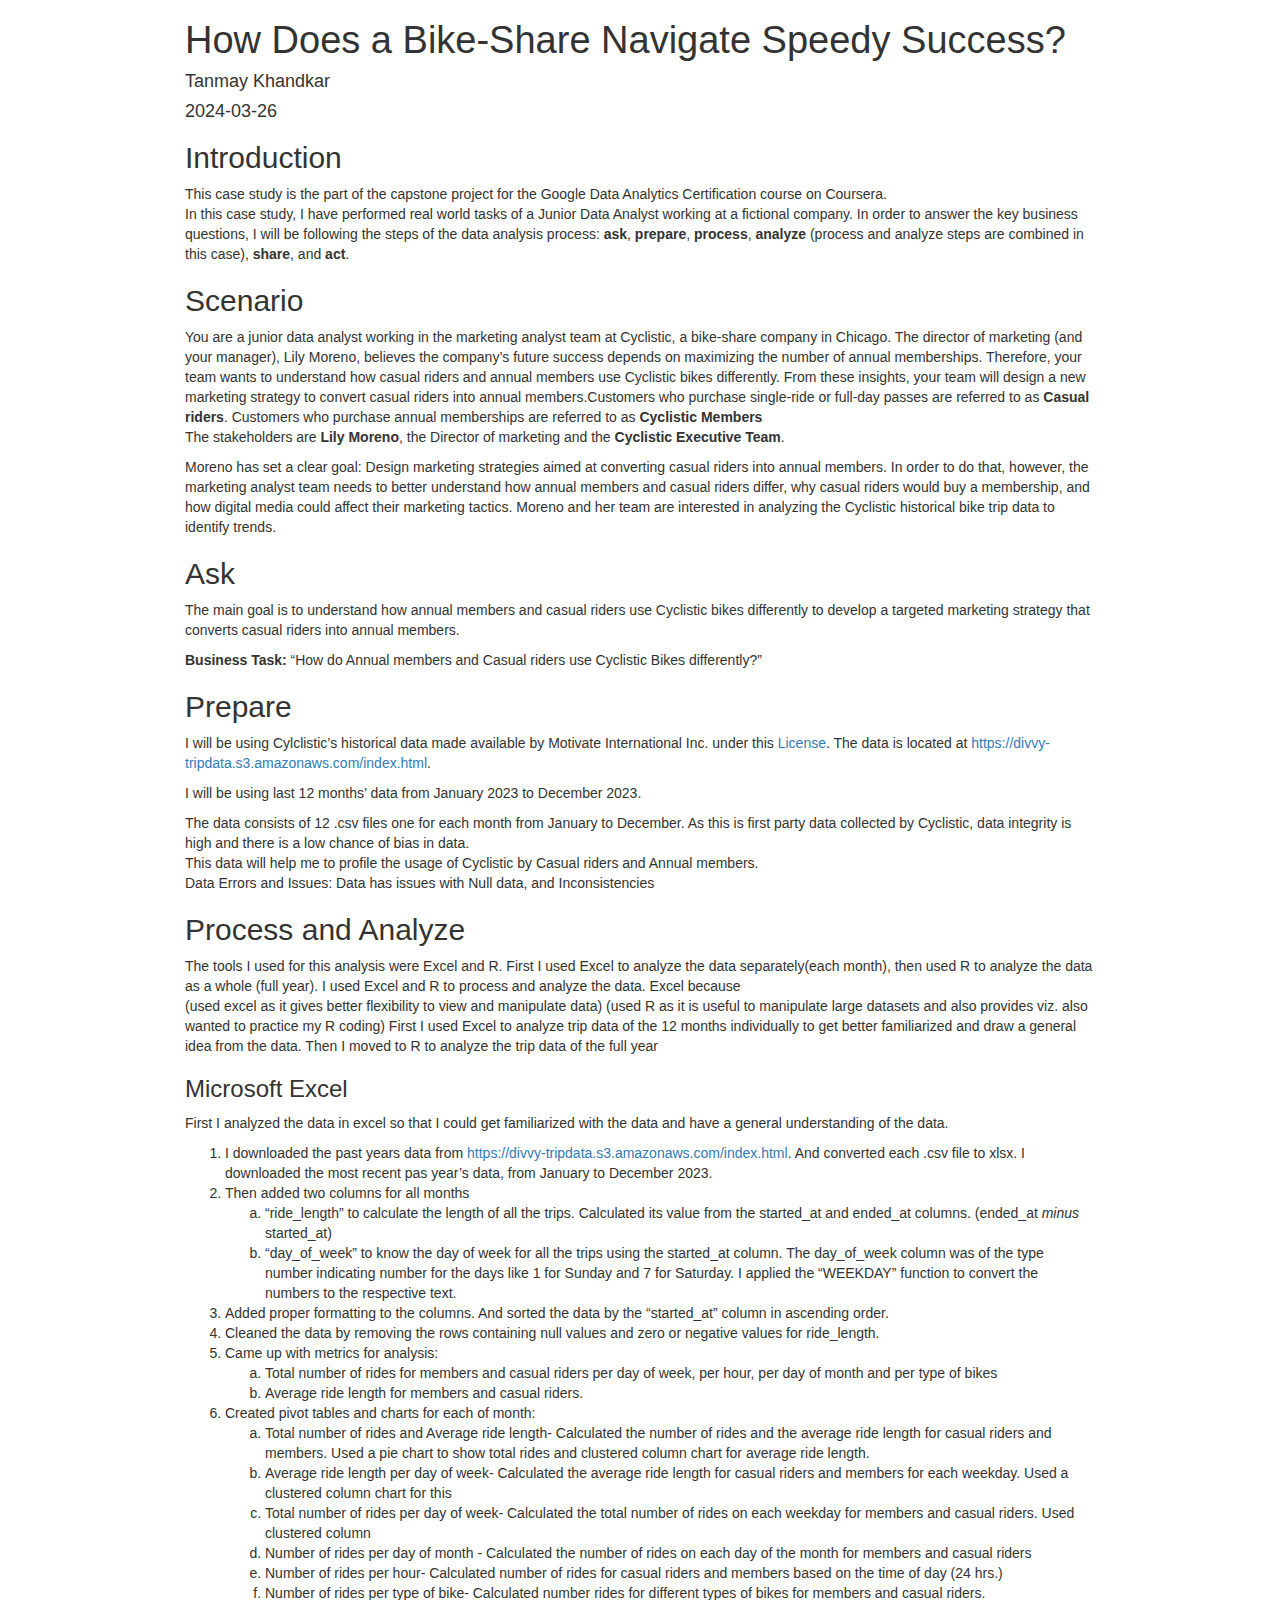
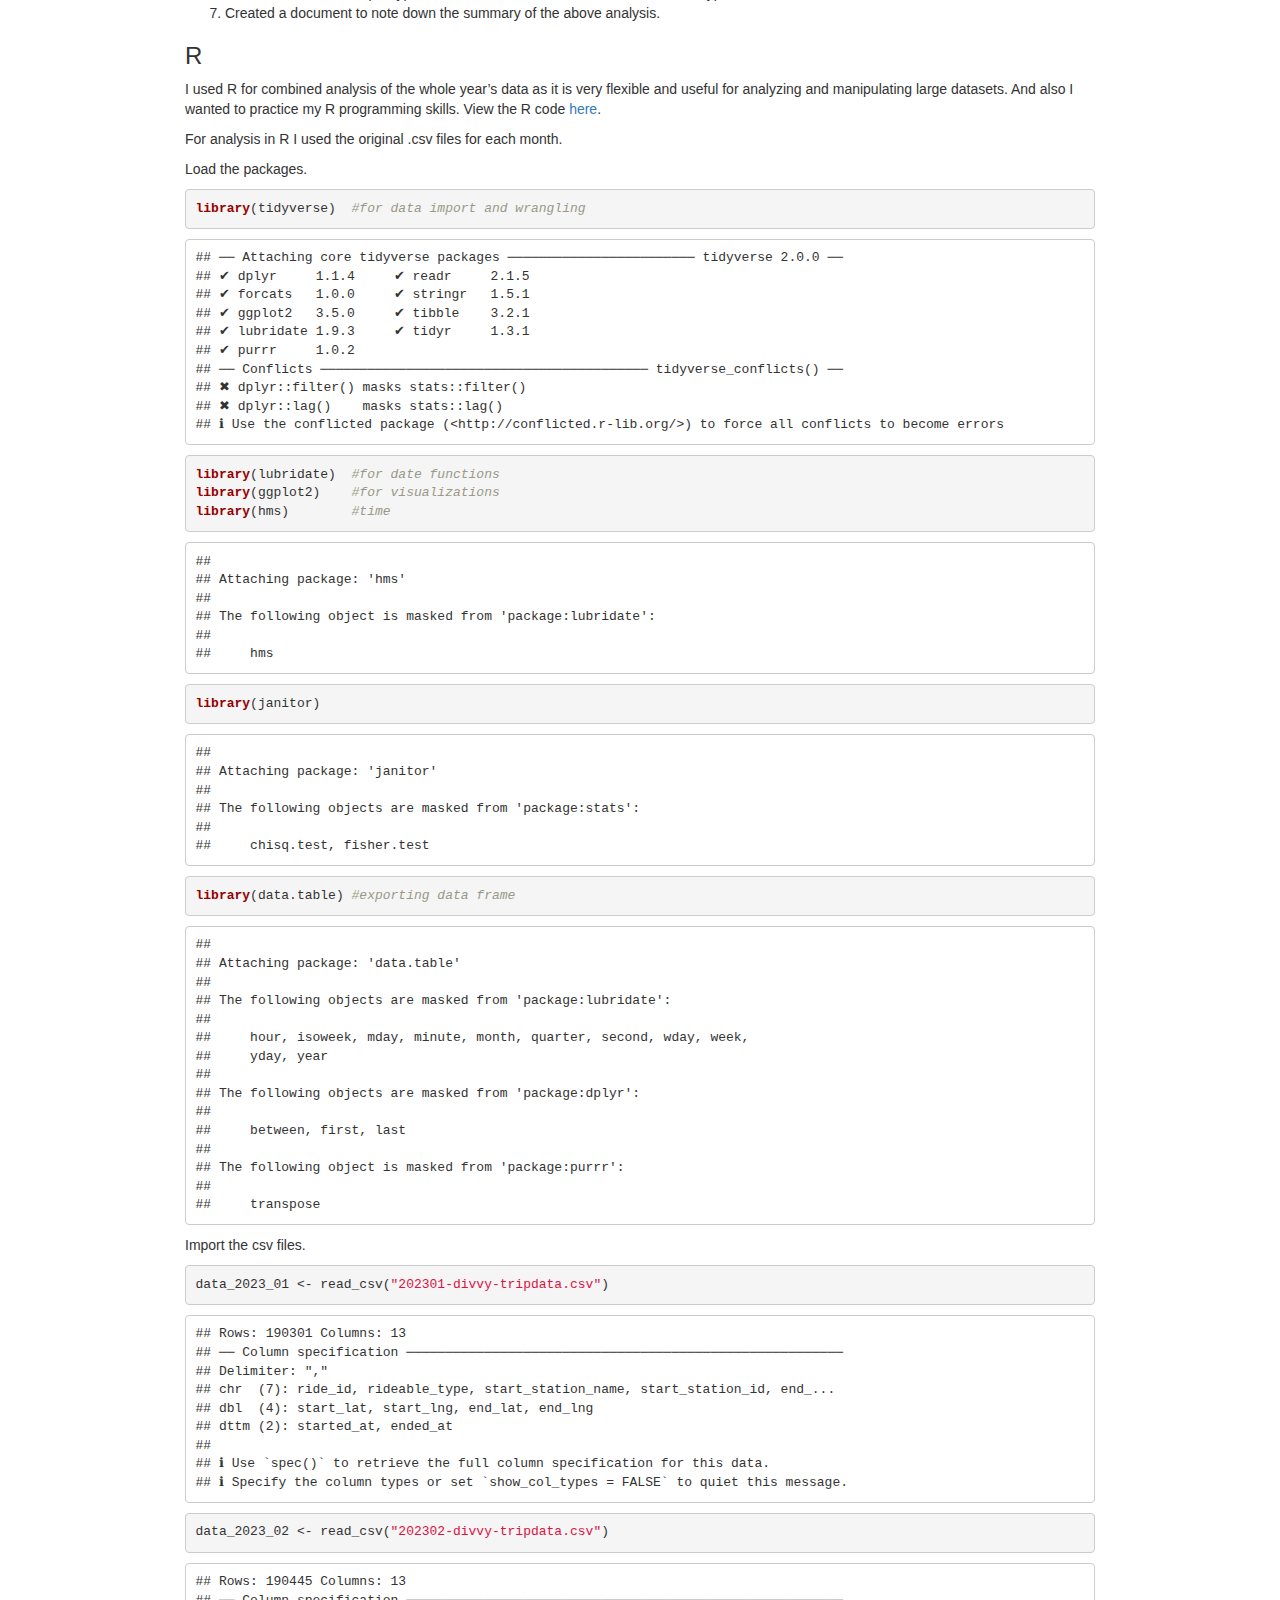
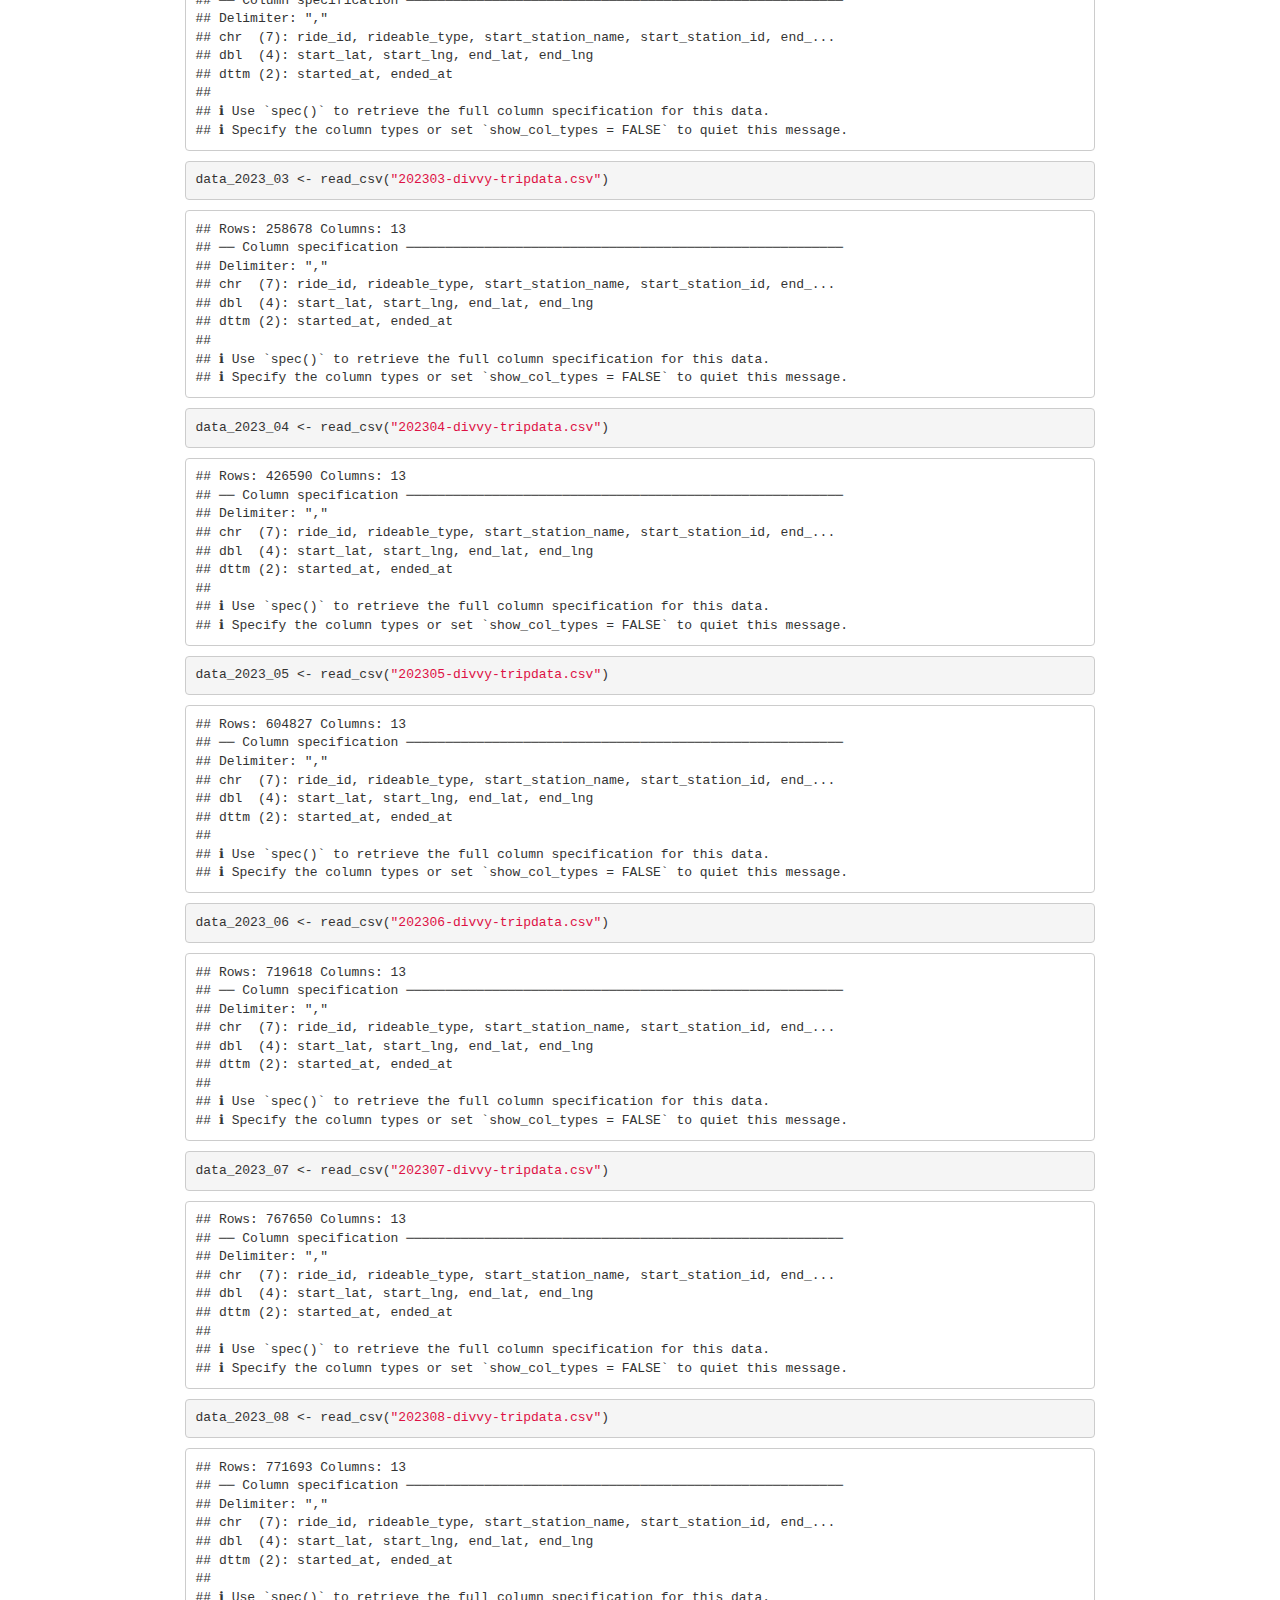
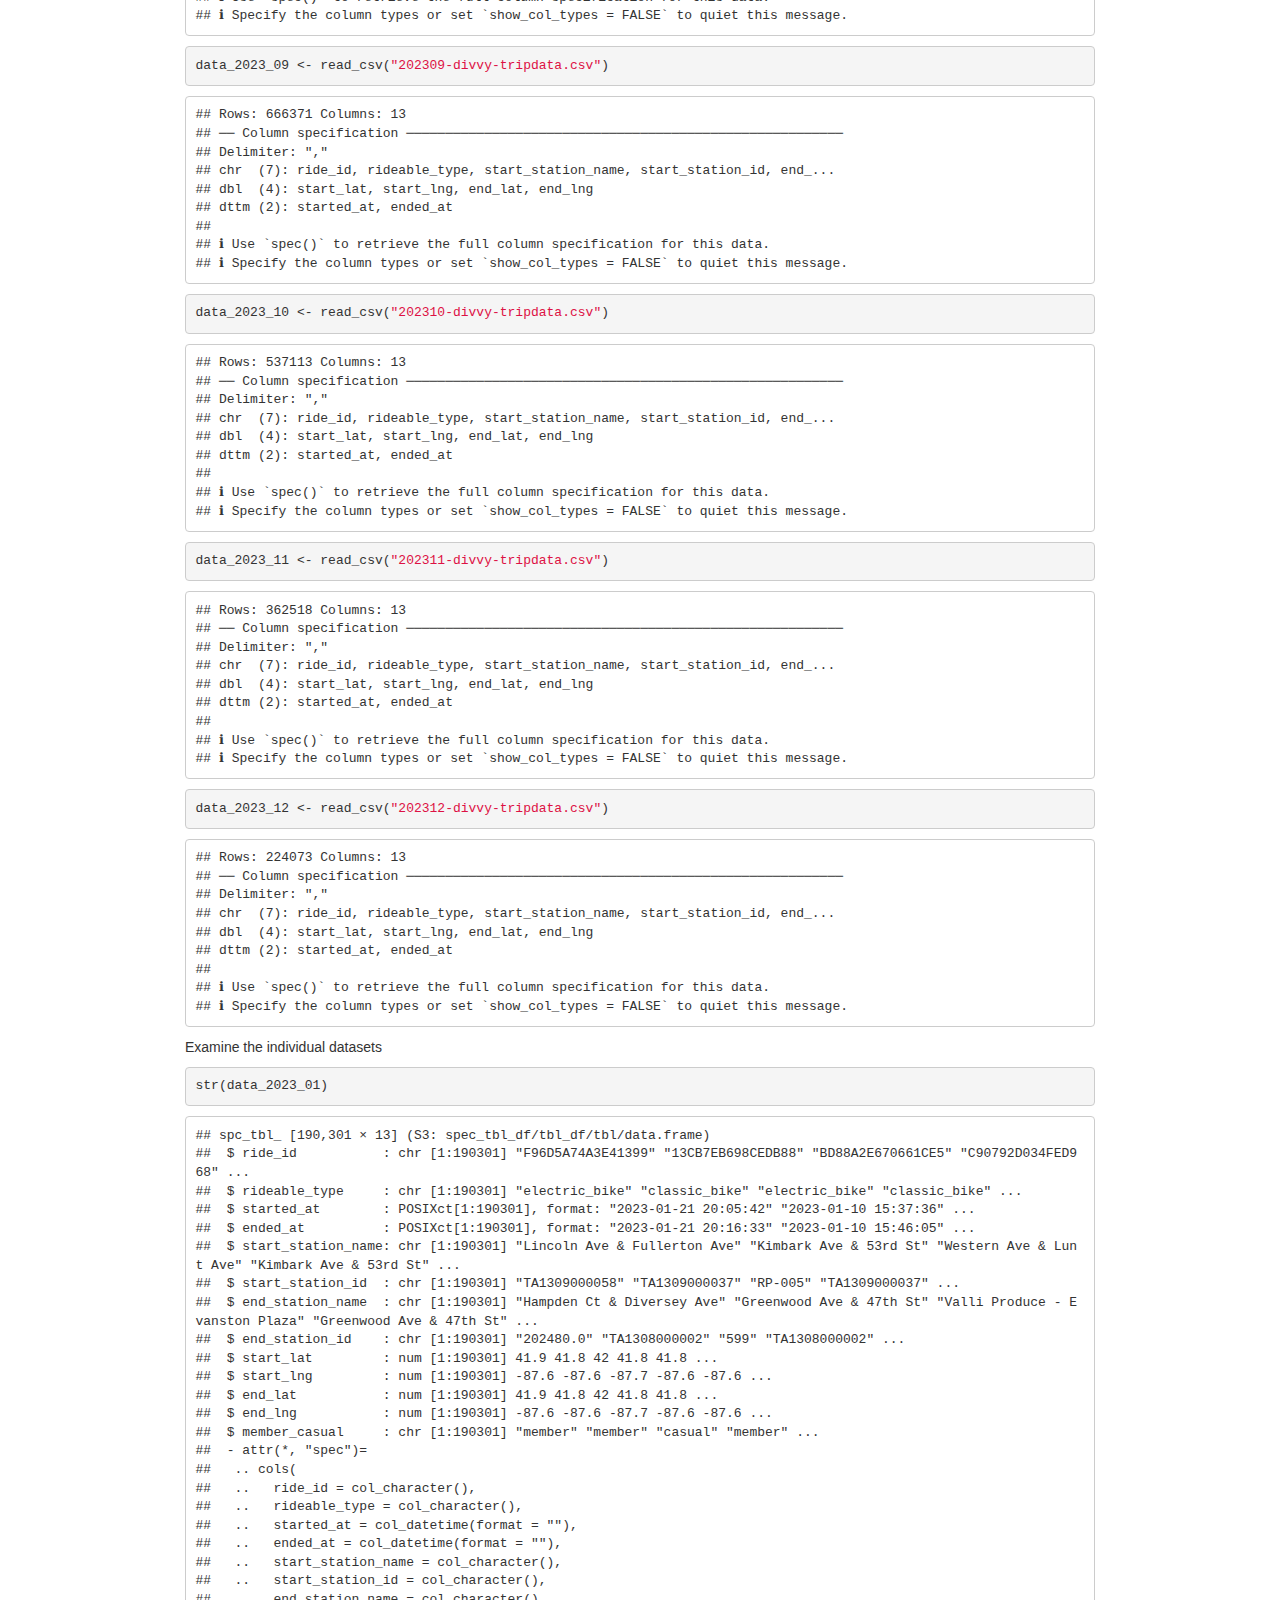
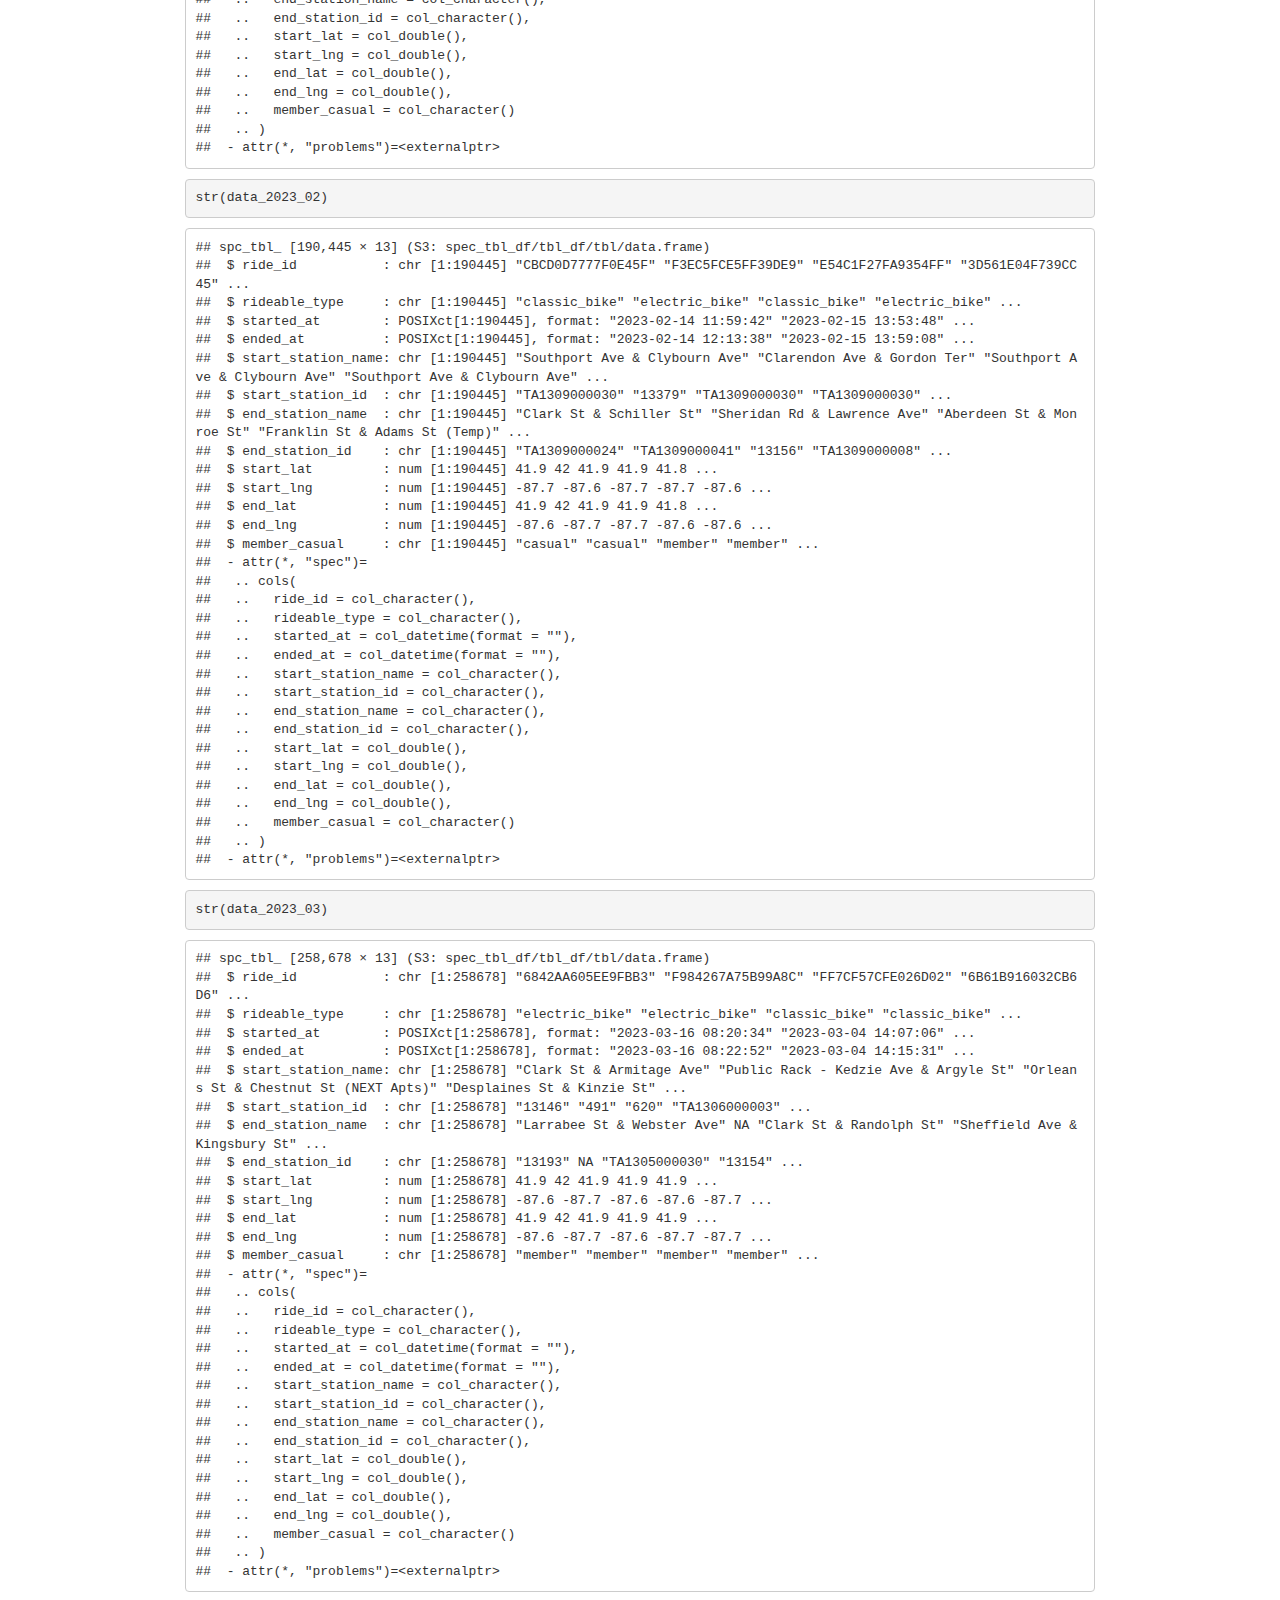
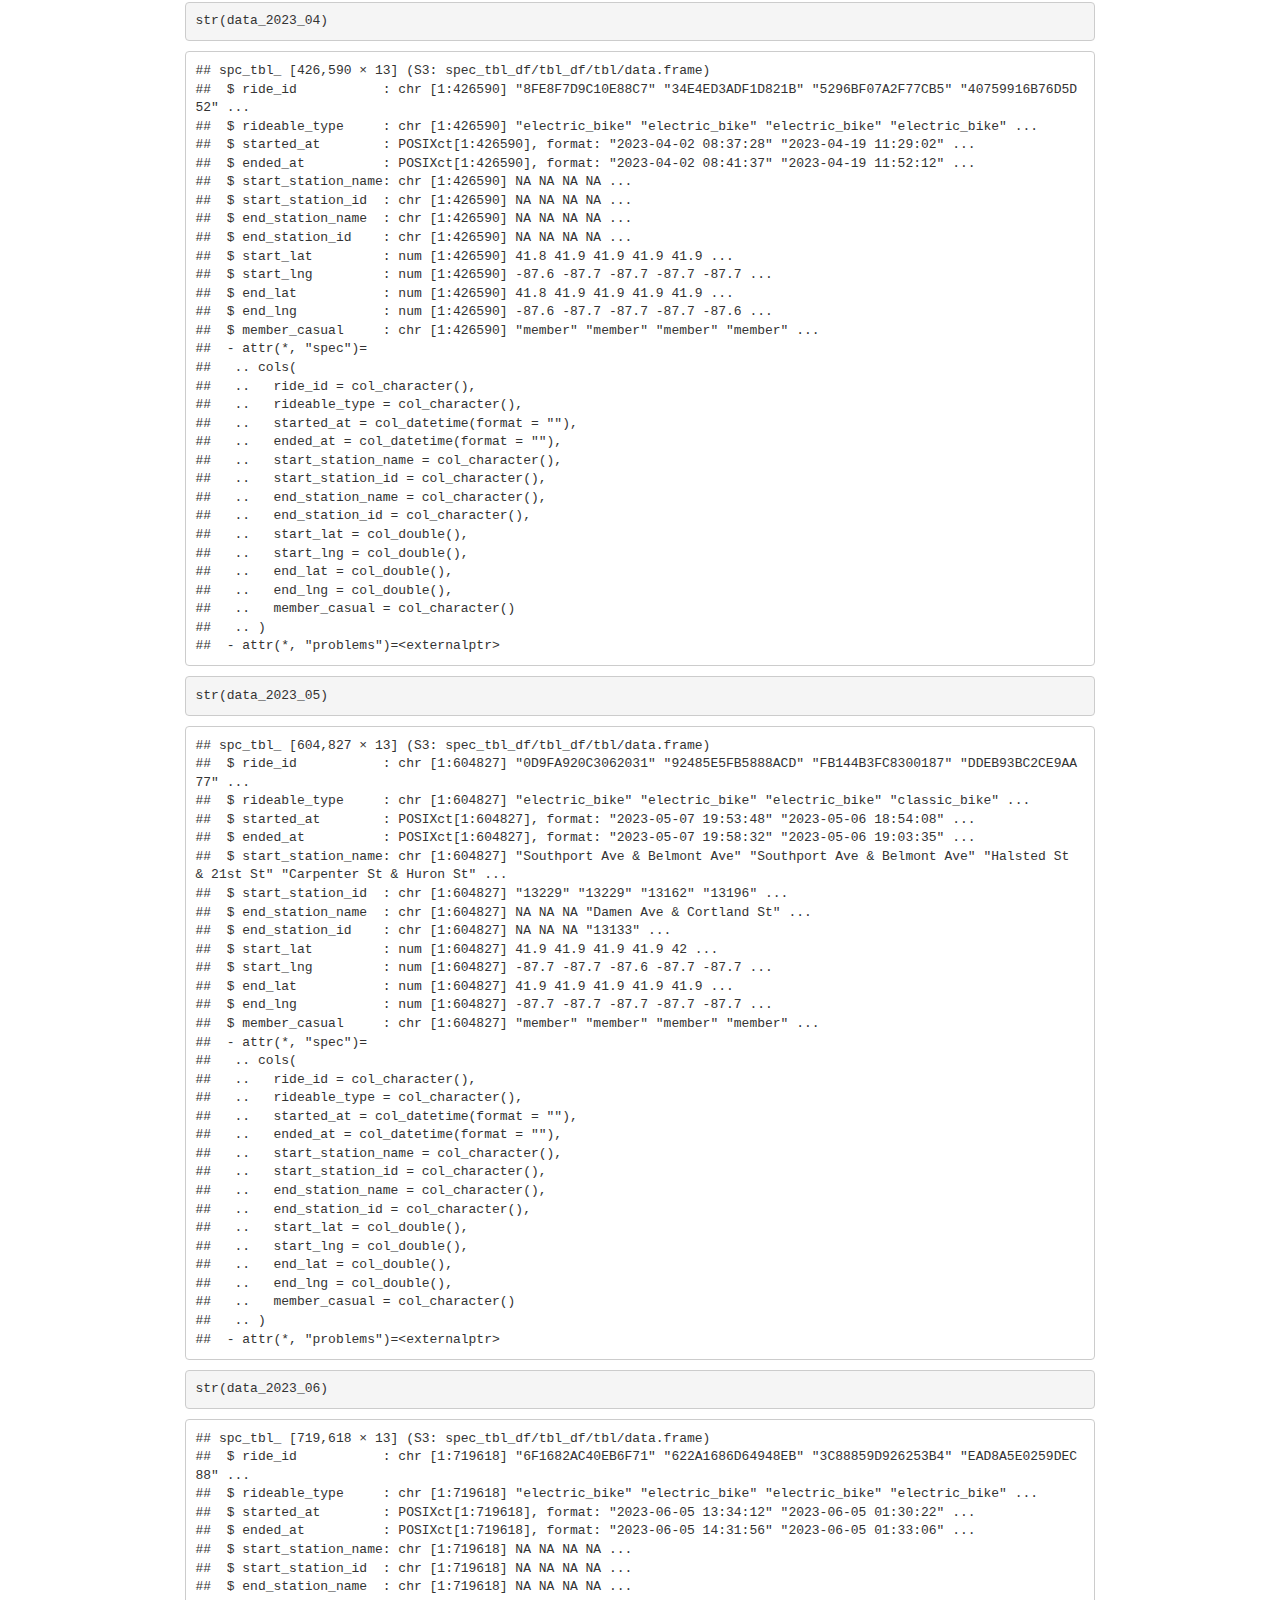
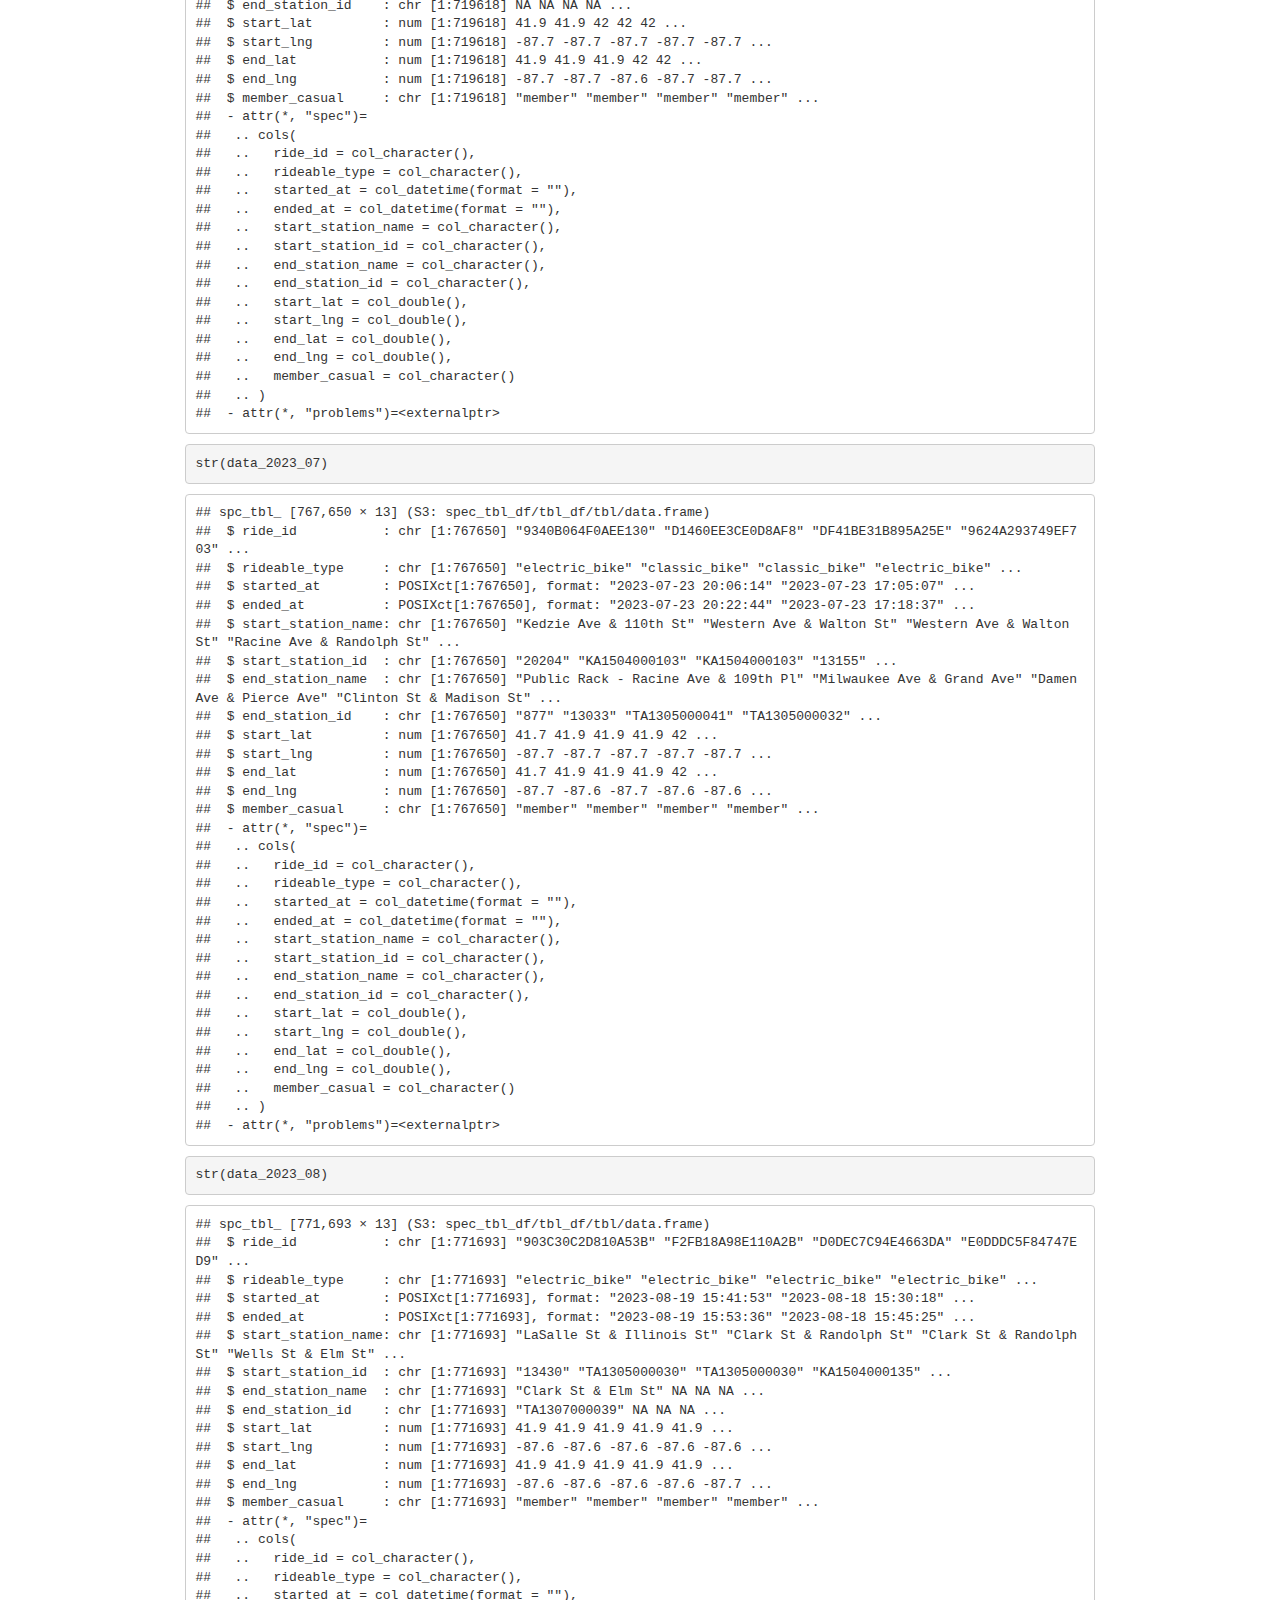
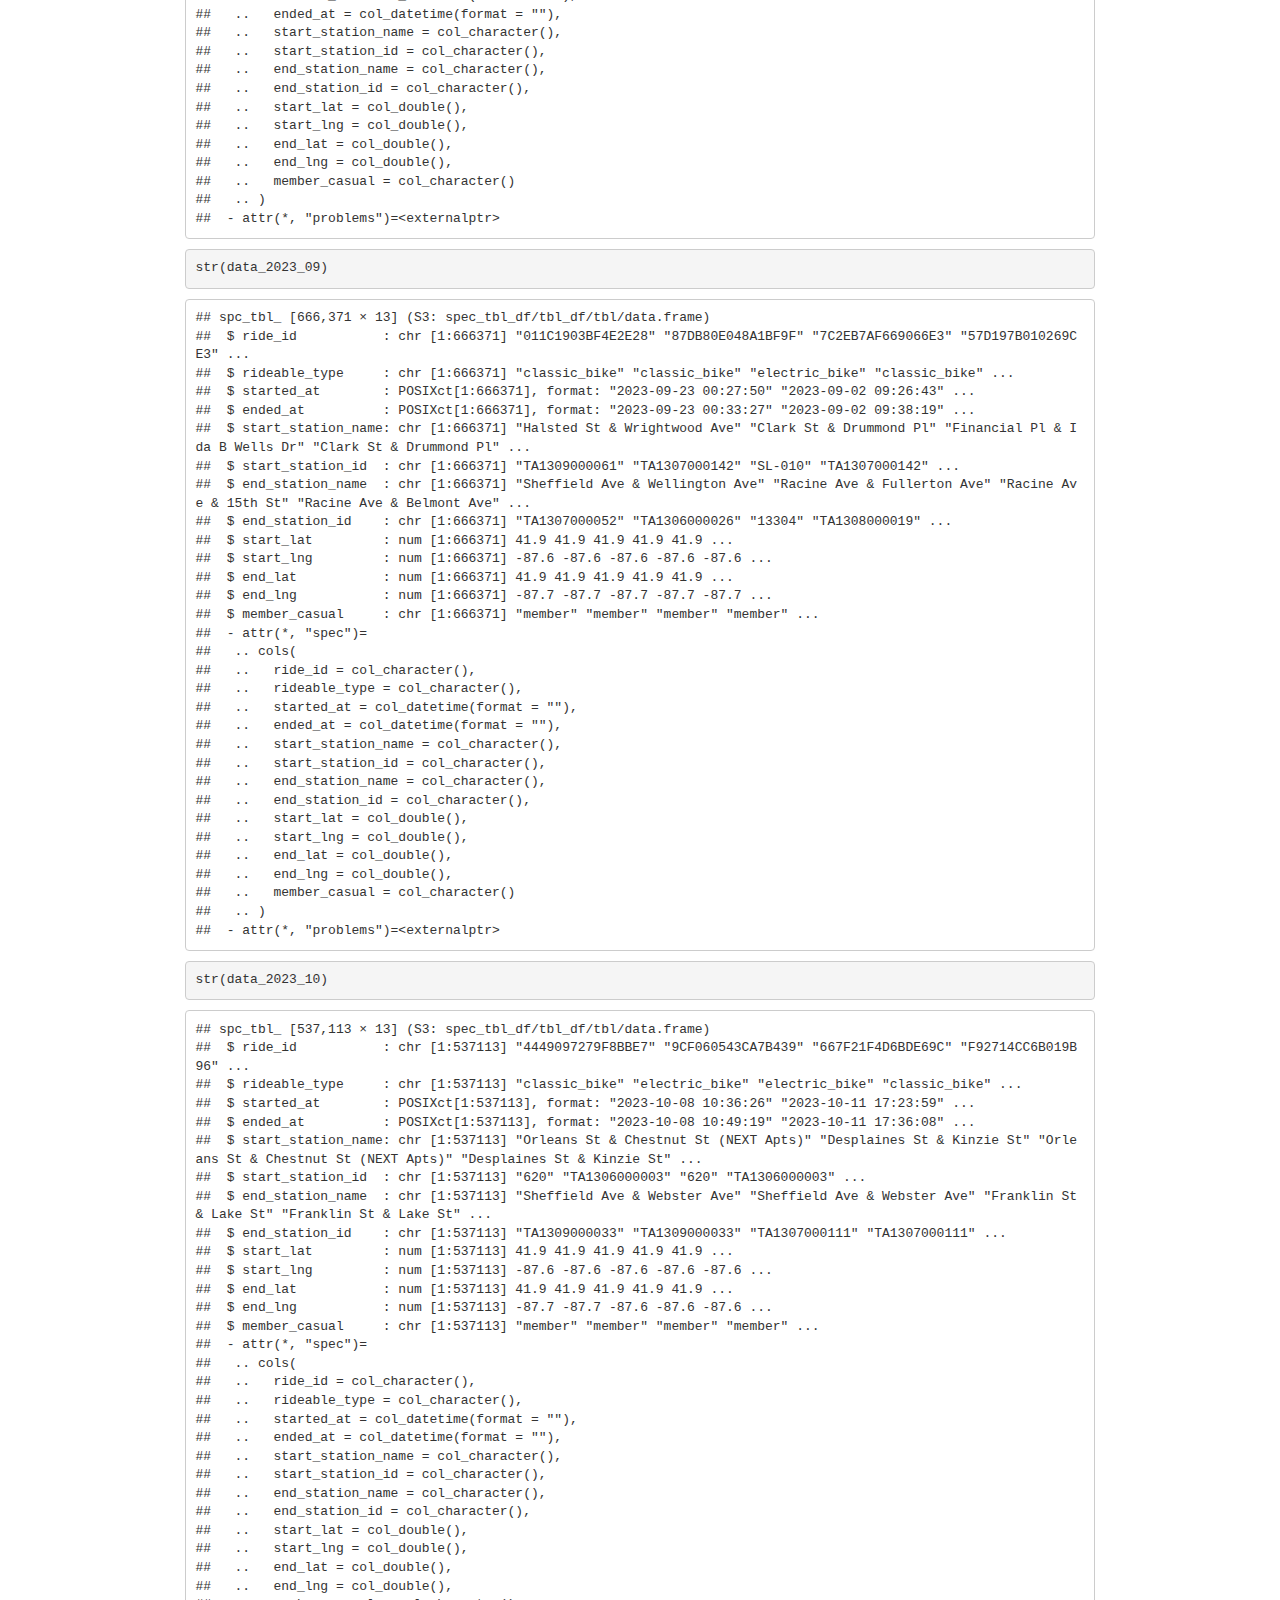
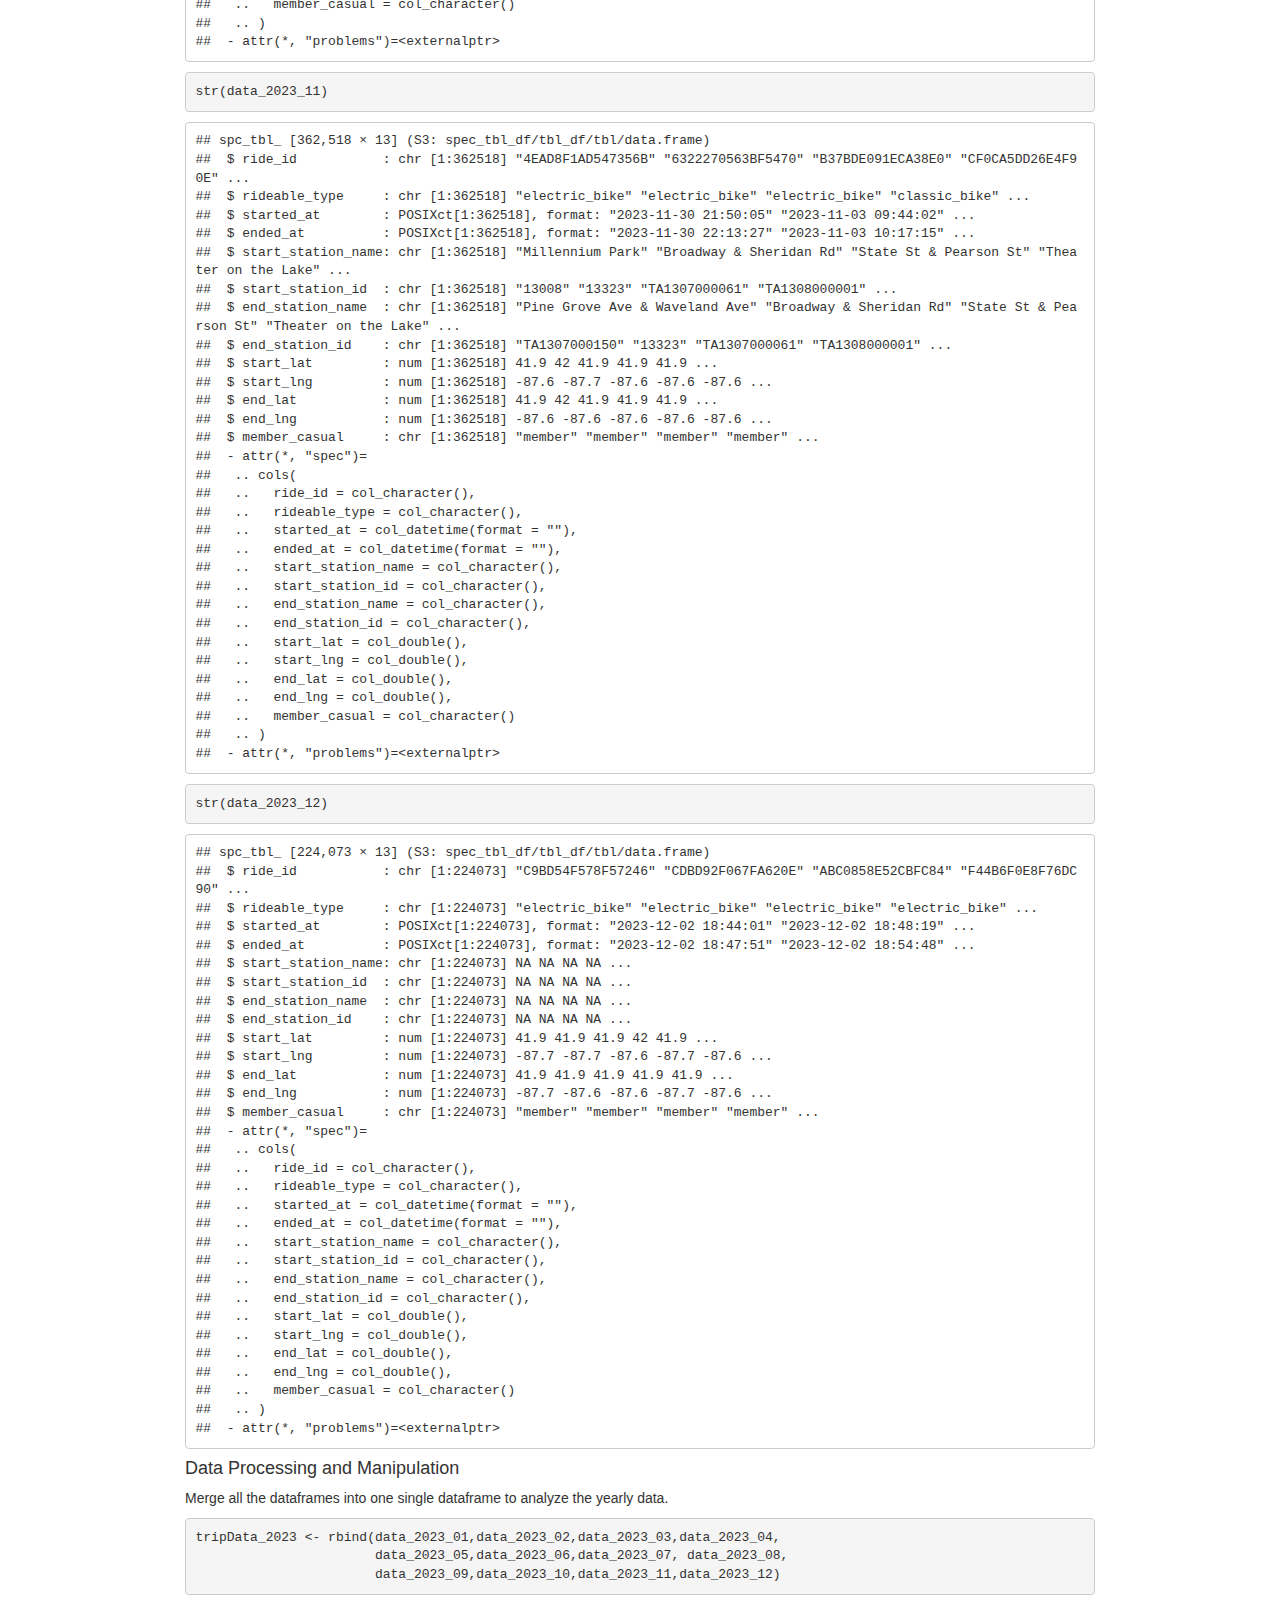
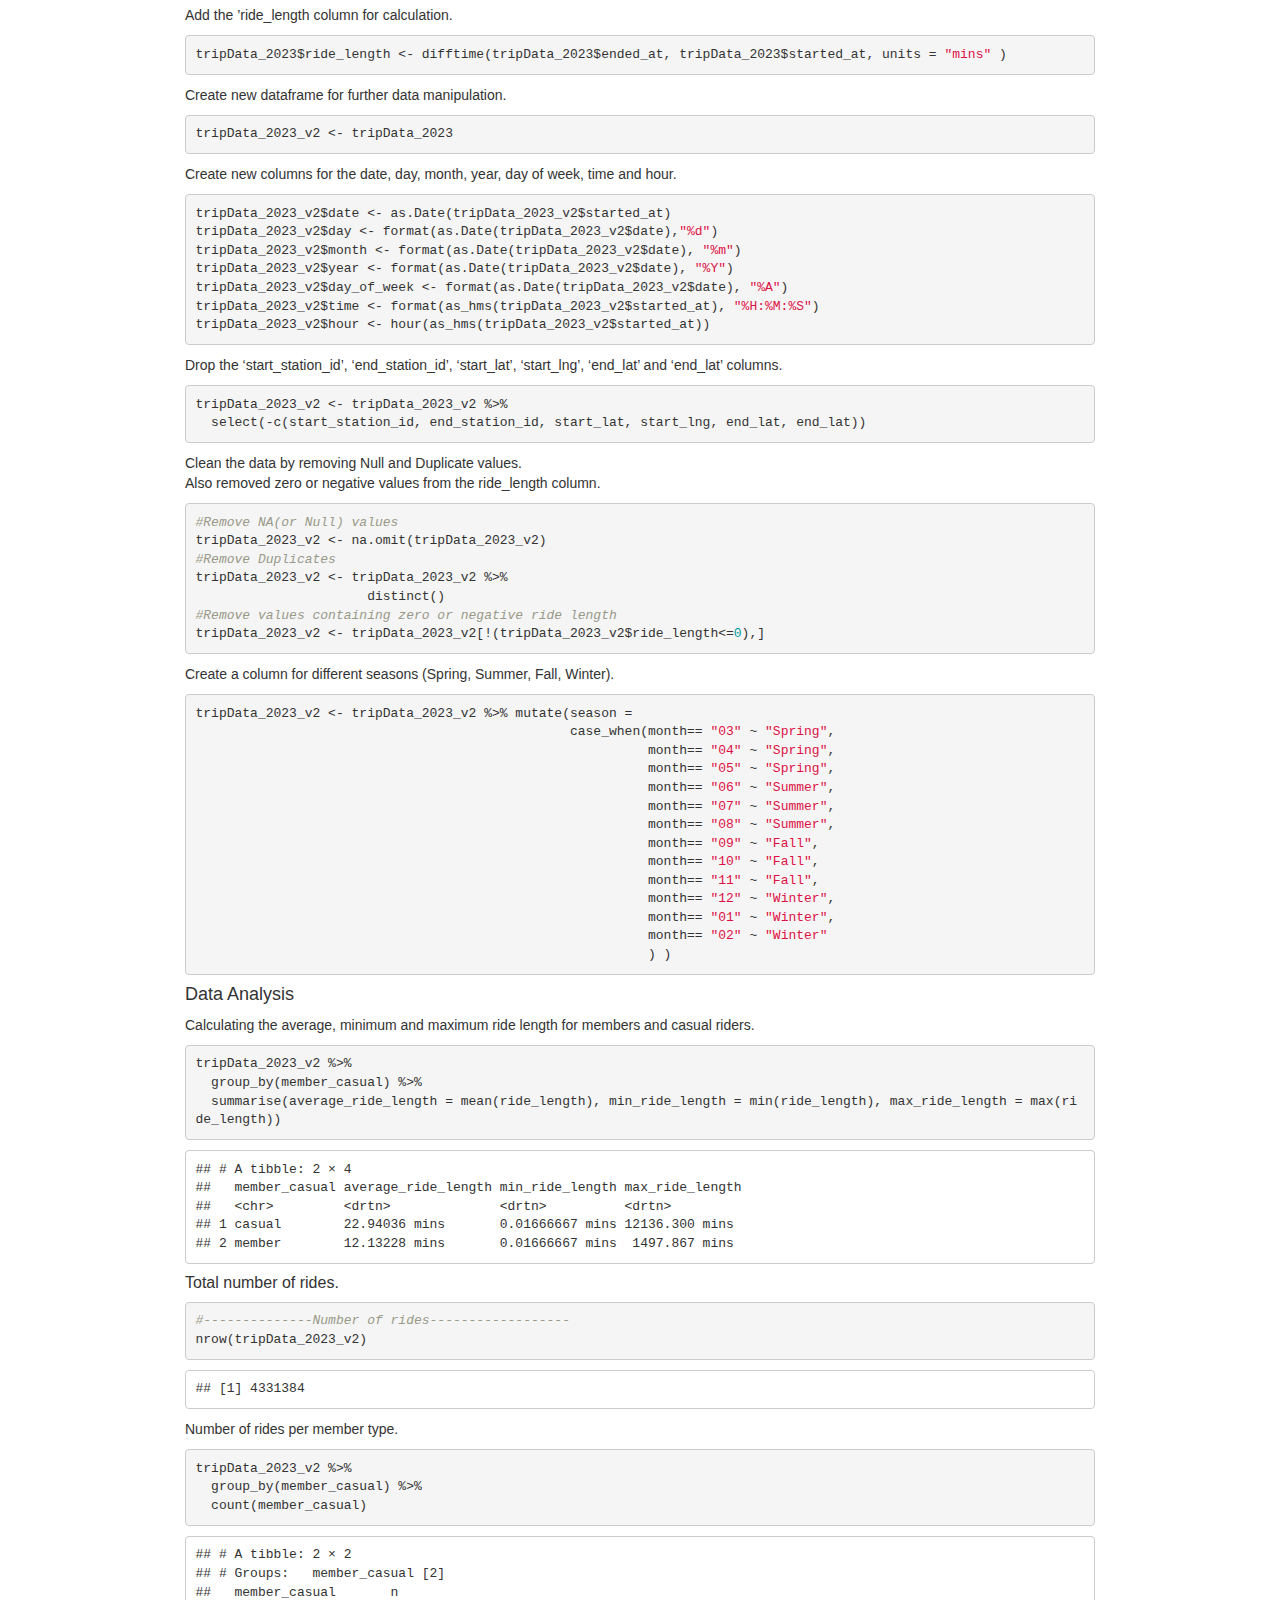
==== projects/google_capstone/Google_data_analytics_capstone_case_study.html @ 82c30fa0 "Added capstone report" ====
<!DOCTYPE html>

<html>

<head>

<meta charset="utf-8" />
<meta name="generator" content="pandoc" />
<meta http-equiv="X-UA-Compatible" content="IE=EDGE" />


<meta name="author" content="Tanmay Khandkar" />

<meta name="date" content="2024-03-26" />

<title>How Does a Bike-Share Navigate Speedy Success?</title>

<script>// Pandoc 2.9 adds attributes on both header and div. We remove the former (to
// be compatible with the behavior of Pandoc < 2.8).
document.addEventListener('DOMContentLoaded', function(e) {
  var hs = document.querySelectorAll("div.section[class*='level'] > :first-child");
  var i, h, a;
  for (i = 0; i < hs.length; i++) {
    h = hs[i];
    if (!/^h[1-6]$/i.test(h.tagName)) continue;  // it should be a header h1-h6
    a = h.attributes;
    while (a.length > 0) h.removeAttribute(a[0].name);
  }
});
</script>
<script>/*! jQuery v3.6.0 | (c) OpenJS Foundation and other contributors | jquery.org/license */
!function(e,t){"use strict";"object"==typeof module&&"object"==typeof module.exports?module.exports=e.document?t(e,!0):function(e){if(!e.document)throw new Error("jQuery requires a window with a document");return t(e)}:t(e)}("undefined"!=typeof window?window:this,function(C,e){"use strict";var t=[],r=Object.getPrototypeOf,s=t.slice,g=t.flat?function(e){return t.flat.call(e)}:function(e){return t.concat.apply([],e)},u=t.push,i=t.indexOf,n={},o=n.toString,v=n.hasOwnProperty,a=v.toString,l=a.call(Object),y={},m=function(e){return"function"==typeof e&&"number"!=typeof e.nodeType&&"function"!=typeof e.item},x=function(e){return null!=e&&e===e.window},E=C.document,c={type:!0,src:!0,nonce:!0,noModule:!0};function b(e,t,n){var r,i,o=(n=n||E).createElement("script");if(o.text=e,t)for(r in c)(i=t[r]||t.getAttribute&&t.getAttribute(r))&&o.setAttribute(r,i);n.head.appendChild(o).parentNode.removeChild(o)}function w(e){return null==e?e+"":"object"==typeof e||"function"==typeof e?n[o.call(e)]||"object":typeof e}var f="3.6.0",S=function(e,t){return new S.fn.init(e,t)};function p(e){var t=!!e&&"length"in e&&e.length,n=w(e);return!m(e)&&!x(e)&&("array"===n||0===t||"number"==typeof t&&0<t&&t-1 in e)}S.fn=S.prototype={jquery:f,constructor:S,length:0,toArray:function(){return s.call(this)},get:function(e){return null==e?s.call(this):e<0?this[e+this.length]:this[e]},pushStack:function(e){var t=S.merge(this.constructor(),e);return t.prevObject=this,t},each:function(e){return S.each(this,e)},map:function(n){return this.pushStack(S.map(this,function(e,t){return n.call(e,t,e)}))},slice:function(){return this.pushStack(s.apply(this,arguments))},first:function(){return this.eq(0)},last:function(){return this.eq(-1)},even:function(){return this.pushStack(S.grep(this,function(e,t){return(t+1)%2}))},odd:function(){return this.pushStack(S.grep(this,function(e,t){return t%2}))},eq:function(e){var t=this.length,n=+e+(e<0?t:0);return this.pushStack(0<=n&&n<t?[this[n]]:[])},end:function(){return this.prevObject||this.constructor()},push:u,sort:t.sort,splice:t.splice},S.extend=S.fn.extend=function(){var e,t,n,r,i,o,a=arguments[0]||{},s=1,u=arguments.length,l=!1;for("boolean"==typeof a&&(l=a,a=arguments[s]||{},s++),"object"==typeof a||m(a)||(a={}),s===u&&(a=this,s--);s<u;s++)if(null!=(e=arguments[s]))for(t in e)r=e[t],"__proto__"!==t&&a!==r&&(l&&r&&(S.isPlainObject(r)||(i=Array.isArray(r)))?(n=a[t],o=i&&!Array.isArray(n)?[]:i||S.isPlainObject(n)?n:{},i=!1,a[t]=S.extend(l,o,r)):void 0!==r&&(a[t]=r));return a},S.extend({expando:"jQuery"+(f+Math.random()).replace(/\D/g,""),isReady:!0,error:function(e){throw new Error(e)},noop:function(){},isPlainObject:function(e){var t,n;return!(!e||"[object Object]"!==o.call(e))&&(!(t=r(e))||"function"==typeof(n=v.call(t,"constructor")&&t.constructor)&&a.call(n)===l)},isEmptyObject:function(e){var t;for(t in e)return!1;return!0},globalEval:function(e,t,n){b(e,{nonce:t&&t.nonce},n)},each:function(e,t){var n,r=0;if(p(e)){for(n=e.length;r<n;r++)if(!1===t.call(e[r],r,e[r]))break}else for(r in e)if(!1===t.call(e[r],r,e[r]))break;return e},makeArray:function(e,t){var n=t||[];return null!=e&&(p(Object(e))?S.merge(n,"string"==typeof e?[e]:e):u.call(n,e)),n},inArray:function(e,t,n){return null==t?-1:i.call(t,e,n)},merge:function(e,t){for(var n=+t.length,r=0,i=e.length;r<n;r++)e[i++]=t[r];return e.length=i,e},grep:function(e,t,n){for(var r=[],i=0,o=e.length,a=!n;i<o;i++)!t(e[i],i)!==a&&r.push(e[i]);return r},map:function(e,t,n){var r,i,o=0,a=[];if(p(e))for(r=e.length;o<r;o++)null!=(i=t(e[o],o,n))&&a.push(i);else for(o in e)null!=(i=t(e[o],o,n))&&a.push(i);return g(a)},guid:1,support:y}),"function"==typeof Symbol&&(S.fn[Symbol.iterator]=t[Symbol.iterator]),S.each("Boolean Number String Function Array Date RegExp Object Error Symbol".split(" "),function(e,t){n["[object "+t+"]"]=t.toLowerCase()});var d=function(n){var e,d,b,o,i,h,f,g,w,u,l,T,C,a,E,v,s,c,y,S="sizzle"+1*new Date,p=n.document,k=0,r=0,m=ue(),x=ue(),A=ue(),N=ue(),j=function(e,t){return e===t&&(l=!0),0},D={}.hasOwnProperty,t=[],q=t.pop,L=t.push,H=t.push,O=t.slice,P=function(e,t){for(var n=0,r=e.length;n<r;n++)if(e[n]===t)return n;return-1},R="checked|selected|async|autofocus|autoplay|controls|defer|disabled|hidden|ismap|loop|multiple|open|readonly|required|scoped",M="[\\x20\\t\\r\\n\\f]",I="(?:\\\\[\\da-fA-F]{1,6}"+M+"?|\\\\[^\\r\\n\\f]|[\\w-]|[^\0-\\x7f])+",W="\\["+M+"*("+I+")(?:"+M+"*([*^$|!~]?=)"+M+"*(?:'((?:\\\\.|[^\\\\'])*)'|\"((?:\\\\.|[^\\\\\"])*)\"|("+I+"))|)"+M+"*\\]",F=":("+I+")(?:\\((('((?:\\\\.|[^\\\\'])*)'|\"((?:\\\\.|[^\\\\\"])*)\")|((?:\\\\.|[^\\\\()[\\]]|"+W+")*)|.*)\\)|)",B=new RegExp(M+"+","g"),$=new RegExp("^"+M+"+|((?:^|[^\\\\])(?:\\\\.)*)"+M+"+$","g"),_=new RegExp("^"+M+"*,"+M+"*"),z=new RegExp("^"+M+"*([>+~]|"+M+")"+M+"*"),U=new RegExp(M+"|>"),X=new RegExp(F),V=new RegExp("^"+I+"$"),G={ID:new RegExp("^#("+I+")"),CLASS:new RegExp("^\\.("+I+")"),TAG:new RegExp("^("+I+"|[*])"),ATTR:new RegExp("^"+W),PSEUDO:new RegExp("^"+F),CHILD:new RegExp("^:(only|first|last|nth|nth-last)-(child|of-type)(?:\\("+M+"*(even|odd|(([+-]|)(\\d*)n|)"+M+"*(?:([+-]|)"+M+"*(\\d+)|))"+M+"*\\)|)","i"),bool:new RegExp("^(?:"+R+")$","i"),needsContext:new RegExp("^"+M+"*[>+~]|:(even|odd|eq|gt|lt|nth|first|last)(?:\\("+M+"*((?:-\\d)?\\d*)"+M+"*\\)|)(?=[^-]|$)","i")},Y=/HTML$/i,Q=/^(?:input|select|textarea|button)$/i,J=/^h\d$/i,K=/^[^{]+\{\s*\[native \w/,Z=/^(?:#([\w-]+)|(\w+)|\.([\w-]+))$/,ee=/[+~]/,te=new RegExp("\\\\[\\da-fA-F]{1,6}"+M+"?|\\\\([^\\r\\n\\f])","g"),ne=function(e,t){var n="0x"+e.slice(1)-65536;return t||(n<0?String.fromCharCode(n+65536):String.fromCharCode(n>>10|55296,1023&n|56320))},re=/([\0-\x1f\x7f]|^-?\d)|^-$|[^\0-\x1f\x7f-\uFFFF\w-]/g,ie=function(e,t){return t?"\0"===e?"\ufffd":e.slice(0,-1)+"\\"+e.charCodeAt(e.length-1).toString(16)+" ":"\\"+e},oe=function(){T()},ae=be(function(e){return!0===e.disabled&&"fieldset"===e.nodeName.toLowerCase()},{dir:"parentNode",next:"legend"});try{H.apply(t=O.call(p.childNodes),p.childNodes),t[p.childNodes.length].nodeType}catch(e){H={apply:t.length?function(e,t){L.apply(e,O.call(t))}:function(e,t){var n=e.length,r=0;while(e[n++]=t[r++]);e.length=n-1}}}function se(t,e,n,r){var i,o,a,s,u,l,c,f=e&&e.ownerDocument,p=e?e.nodeType:9;if(n=n||[],"string"!=typeof t||!t||1!==p&&9!==p&&11!==p)return n;if(!r&&(T(e),e=e||C,E)){if(11!==p&&(u=Z.exec(t)))if(i=u[1]){if(9===p){if(!(a=e.getElementById(i)))return n;if(a.id===i)return n.push(a),n}else if(f&&(a=f.getElementById(i))&&y(e,a)&&a.id===i)return n.push(a),n}else{if(u[2])return H.apply(n,e.getElementsByTagName(t)),n;if((i=u[3])&&d.getElementsByClassName&&e.getElementsByClassName)return H.apply(n,e.getElementsByClassName(i)),n}if(d.qsa&&!N[t+" "]&&(!v||!v.test(t))&&(1!==p||"object"!==e.nodeName.toLowerCase())){if(c=t,f=e,1===p&&(U.test(t)||z.test(t))){(f=ee.test(t)&&ye(e.parentNode)||e)===e&&d.scope||((s=e.getAttribute("id"))?s=s.replace(re,ie):e.setAttribute("id",s=S)),o=(l=h(t)).length;while(o--)l[o]=(s?"#"+s:":scope")+" "+xe(l[o]);c=l.join(",")}try{return H.apply(n,f.querySelectorAll(c)),n}catch(e){N(t,!0)}finally{s===S&&e.removeAttribute("id")}}}return g(t.replace($,"$1"),e,n,r)}function ue(){var r=[];return function e(t,n){return r.push(t+" ")>b.cacheLength&&delete e[r.shift()],e[t+" "]=n}}function le(e){return e[S]=!0,e}function ce(e){var t=C.createElement("fieldset");try{return!!e(t)}catch(e){return!1}finally{t.parentNode&&t.parentNode.removeChild(t),t=null}}function fe(e,t){var n=e.split("|"),r=n.length;while(r--)b.attrHandle[n[r]]=t}function pe(e,t){var n=t&&e,r=n&&1===e.nodeType&&1===t.nodeType&&e.sourceIndex-t.sourceIndex;if(r)return r;if(n)while(n=n.nextSibling)if(n===t)return-1;return e?1:-1}function de(t){return function(e){return"input"===e.nodeName.toLowerCase()&&e.type===t}}function he(n){return function(e){var t=e.nodeName.toLowerCase();return("input"===t||"button"===t)&&e.type===n}}function ge(t){return function(e){return"form"in e?e.parentNode&&!1===e.disabled?"label"in e?"label"in e.parentNode?e.parentNode.disabled===t:e.disabled===t:e.isDisabled===t||e.isDisabled!==!t&&ae(e)===t:e.disabled===t:"label"in e&&e.disabled===t}}function ve(a){return le(function(o){return o=+o,le(function(e,t){var n,r=a([],e.length,o),i=r.length;while(i--)e[n=r[i]]&&(e[n]=!(t[n]=e[n]))})})}function ye(e){return e&&"undefined"!=typeof e.getElementsByTagName&&e}for(e in d=se.support={},i=se.isXML=function(e){var t=e&&e.namespaceURI,n=e&&(e.ownerDocument||e).documentElement;return!Y.test(t||n&&n.nodeName||"HTML")},T=se.setDocument=function(e){var t,n,r=e?e.ownerDocument||e:p;return r!=C&&9===r.nodeType&&r.documentElement&&(a=(C=r).documentElement,E=!i(C),p!=C&&(n=C.defaultView)&&n.top!==n&&(n.addEventListener?n.addEventListener("unload",oe,!1):n.attachEvent&&n.attachEvent("onunload",oe)),d.scope=ce(function(e){return a.appendChild(e).appendChild(C.createElement("div")),"undefined"!=typeof e.querySelectorAll&&!e.querySelectorAll(":scope fieldset div").length}),d.attributes=ce(function(e){return e.className="i",!e.getAttribute("className")}),d.getElementsByTagName=ce(function(e){return e.appendChild(C.createComment("")),!e.getElementsByTagName("*").length}),d.getElementsByClassName=K.test(C.getElementsByClassName),d.getById=ce(function(e){return a.appendChild(e).id=S,!C.getElementsByName||!C.getElementsByName(S).length}),d.getById?(b.filter.ID=function(e){var t=e.replace(te,ne);return function(e){return e.getAttribute("id")===t}},b.find.ID=function(e,t){if("undefined"!=typeof t.getElementById&&E){var n=t.getElementById(e);return n?[n]:[]}}):(b.filter.ID=function(e){var n=e.replace(te,ne);return function(e){var t="undefined"!=typeof e.getAttributeNode&&e.getAttributeNode("id");return t&&t.value===n}},b.find.ID=function(e,t){if("undefined"!=typeof t.getElementById&&E){var n,r,i,o=t.getElementById(e);if(o){if((n=o.getAttributeNode("id"))&&n.value===e)return[o];i=t.getElementsByName(e),r=0;while(o=i[r++])if((n=o.getAttributeNode("id"))&&n.value===e)return[o]}return[]}}),b.find.TAG=d.getElementsByTagName?function(e,t){return"undefined"!=typeof t.getElementsByTagName?t.getElementsByTagName(e):d.qsa?t.querySelectorAll(e):void 0}:function(e,t){var n,r=[],i=0,o=t.getElementsByTagName(e);if("*"===e){while(n=o[i++])1===n.nodeType&&r.push(n);return r}return o},b.find.CLASS=d.getElementsByClassName&&function(e,t){if("undefined"!=typeof t.getElementsByClassName&&E)return t.getElementsByClassName(e)},s=[],v=[],(d.qsa=K.test(C.querySelectorAll))&&(ce(function(e){var t;a.appendChild(e).innerHTML="<a id='"+S+"'></a><select id='"+S+"-\r\\' msallowcapture=''><option selected=''></option></select>",e.querySelectorAll("[msallowcapture^='']").length&&v.push("[*^$]="+M+"*(?:''|\"\")"),e.querySelectorAll("[selected]").length||v.push("\\["+M+"*(?:value|"+R+")"),e.querySelectorAll("[id~="+S+"-]").length||v.push("~="),(t=C.createElement("input")).setAttribute("name",""),e.appendChild(t),e.querySelectorAll("[name='']").length||v.push("\\["+M+"*name"+M+"*="+M+"*(?:''|\"\")"),e.querySelectorAll(":checked").length||v.push(":checked"),e.querySelectorAll("a#"+S+"+*").length||v.push(".#.+[+~]"),e.querySelectorAll("\\\f"),v.push("[\\r\\n\\f]")}),ce(function(e){e.innerHTML="<a href='' disabled='disabled'></a><select disabled='disabled'><option/></select>";var t=C.createElement("input");t.setAttribute("type","hidden"),e.appendChild(t).setAttribute("name","D"),e.querySelectorAll("[name=d]").length&&v.push("name"+M+"*[*^$|!~]?="),2!==e.querySelectorAll(":enabled").length&&v.push(":enabled",":disabled"),a.appendChild(e).disabled=!0,2!==e.querySelectorAll(":disabled").length&&v.push(":enabled",":disabled"),e.querySelectorAll("*,:x"),v.push(",.*:")})),(d.matchesSelector=K.test(c=a.matches||a.webkitMatchesSelector||a.mozMatchesSelector||a.oMatchesSelector||a.msMatchesSelector))&&ce(function(e){d.disconnectedMatch=c.call(e,"*"),c.call(e,"[s!='']:x"),s.push("!=",F)}),v=v.length&&new RegExp(v.join("|")),s=s.length&&new RegExp(s.join("|")),t=K.test(a.compareDocumentPosition),y=t||K.test(a.contains)?function(e,t){var n=9===e.nodeType?e.documentElement:e,r=t&&t.parentNode;return e===r||!(!r||1!==r.nodeType||!(n.contains?n.contains(r):e.compareDocumentPosition&&16&e.compareDocumentPosition(r)))}:function(e,t){if(t)while(t=t.parentNode)if(t===e)return!0;return!1},j=t?function(e,t){if(e===t)return l=!0,0;var n=!e.compareDocumentPosition-!t.compareDocumentPosition;return n||(1&(n=(e.ownerDocument||e)==(t.ownerDocument||t)?e.compareDocumentPosition(t):1)||!d.sortDetached&&t.compareDocumentPosition(e)===n?e==C||e.ownerDocument==p&&y(p,e)?-1:t==C||t.ownerDocument==p&&y(p,t)?1:u?P(u,e)-P(u,t):0:4&n?-1:1)}:function(e,t){if(e===t)return l=!0,0;var n,r=0,i=e.parentNode,o=t.parentNode,a=[e],s=[t];if(!i||!o)return e==C?-1:t==C?1:i?-1:o?1:u?P(u,e)-P(u,t):0;if(i===o)return pe(e,t);n=e;while(n=n.parentNode)a.unshift(n);n=t;while(n=n.parentNode)s.unshift(n);while(a[r]===s[r])r++;return r?pe(a[r],s[r]):a[r]==p?-1:s[r]==p?1:0}),C},se.matches=function(e,t){return se(e,null,null,t)},se.matchesSelector=function(e,t){if(T(e),d.matchesSelector&&E&&!N[t+" "]&&(!s||!s.test(t))&&(!v||!v.test(t)))try{var n=c.call(e,t);if(n||d.disconnectedMatch||e.document&&11!==e.document.nodeType)return n}catch(e){N(t,!0)}return 0<se(t,C,null,[e]).length},se.contains=function(e,t){return(e.ownerDocument||e)!=C&&T(e),y(e,t)},se.attr=function(e,t){(e.ownerDocument||e)!=C&&T(e);var n=b.attrHandle[t.toLowerCase()],r=n&&D.call(b.attrHandle,t.toLowerCase())?n(e,t,!E):void 0;return void 0!==r?r:d.attributes||!E?e.getAttribute(t):(r=e.getAttributeNode(t))&&r.specified?r.value:null},se.escape=function(e){return(e+"").replace(re,ie)},se.error=function(e){throw new Error("Syntax error, unrecognized expression: "+e)},se.uniqueSort=function(e){var t,n=[],r=0,i=0;if(l=!d.detectDuplicates,u=!d.sortStable&&e.slice(0),e.sort(j),l){while(t=e[i++])t===e[i]&&(r=n.push(i));while(r--)e.splice(n[r],1)}return u=null,e},o=se.getText=function(e){var t,n="",r=0,i=e.nodeType;if(i){if(1===i||9===i||11===i){if("string"==typeof e.textContent)return e.textContent;for(e=e.firstChild;e;e=e.nextSibling)n+=o(e)}else if(3===i||4===i)return e.nodeValue}else while(t=e[r++])n+=o(t);return n},(b=se.selectors={cacheLength:50,createPseudo:le,match:G,attrHandle:{},find:{},relative:{">":{dir:"parentNode",first:!0}," ":{dir:"parentNode"},"+":{dir:"previousSibling",first:!0},"~":{dir:"previousSibling"}},preFilter:{ATTR:function(e){return e[1]=e[1].replace(te,ne),e[3]=(e[3]||e[4]||e[5]||"").replace(te,ne),"~="===e[2]&&(e[3]=" "+e[3]+" "),e.slice(0,4)},CHILD:function(e){return e[1]=e[1].toLowerCase(),"nth"===e[1].slice(0,3)?(e[3]||se.error(e[0]),e[4]=+(e[4]?e[5]+(e[6]||1):2*("even"===e[3]||"odd"===e[3])),e[5]=+(e[7]+e[8]||"odd"===e[3])):e[3]&&se.error(e[0]),e},PSEUDO:function(e){var t,n=!e[6]&&e[2];return G.CHILD.test(e[0])?null:(e[3]?e[2]=e[4]||e[5]||"":n&&X.test(n)&&(t=h(n,!0))&&(t=n.indexOf(")",n.length-t)-n.length)&&(e[0]=e[0].slice(0,t),e[2]=n.slice(0,t)),e.slice(0,3))}},filter:{TAG:function(e){var t=e.replace(te,ne).toLowerCase();return"*"===e?function(){return!0}:function(e){return e.nodeName&&e.nodeName.toLowerCase()===t}},CLASS:function(e){var t=m[e+" "];return t||(t=new RegExp("(^|"+M+")"+e+"("+M+"|$)"))&&m(e,function(e){return t.test("string"==typeof e.className&&e.className||"undefined"!=typeof e.getAttribute&&e.getAttribute("class")||"")})},ATTR:function(n,r,i){return function(e){var t=se.attr(e,n);return null==t?"!="===r:!r||(t+="","="===r?t===i:"!="===r?t!==i:"^="===r?i&&0===t.indexOf(i):"*="===r?i&&-1<t.indexOf(i):"$="===r?i&&t.slice(-i.length)===i:"~="===r?-1<(" "+t.replace(B," ")+" ").indexOf(i):"|="===r&&(t===i||t.slice(0,i.length+1)===i+"-"))}},CHILD:function(h,e,t,g,v){var y="nth"!==h.slice(0,3),m="last"!==h.slice(-4),x="of-type"===e;return 1===g&&0===v?function(e){return!!e.parentNode}:function(e,t,n){var r,i,o,a,s,u,l=y!==m?"nextSibling":"previousSibling",c=e.parentNode,f=x&&e.nodeName.toLowerCase(),p=!n&&!x,d=!1;if(c){if(y){while(l){a=e;while(a=a[l])if(x?a.nodeName.toLowerCase()===f:1===a.nodeType)return!1;u=l="only"===h&&!u&&"nextSibling"}return!0}if(u=[m?c.firstChild:c.lastChild],m&&p){d=(s=(r=(i=(o=(a=c)[S]||(a[S]={}))[a.uniqueID]||(o[a.uniqueID]={}))[h]||[])[0]===k&&r[1])&&r[2],a=s&&c.childNodes[s];while(a=++s&&a&&a[l]||(d=s=0)||u.pop())if(1===a.nodeType&&++d&&a===e){i[h]=[k,s,d];break}}else if(p&&(d=s=(r=(i=(o=(a=e)[S]||(a[S]={}))[a.uniqueID]||(o[a.uniqueID]={}))[h]||[])[0]===k&&r[1]),!1===d)while(a=++s&&a&&a[l]||(d=s=0)||u.pop())if((x?a.nodeName.toLowerCase()===f:1===a.nodeType)&&++d&&(p&&((i=(o=a[S]||(a[S]={}))[a.uniqueID]||(o[a.uniqueID]={}))[h]=[k,d]),a===e))break;return(d-=v)===g||d%g==0&&0<=d/g}}},PSEUDO:function(e,o){var t,a=b.pseudos[e]||b.setFilters[e.toLowerCase()]||se.error("unsupported pseudo: "+e);return a[S]?a(o):1<a.length?(t=[e,e,"",o],b.setFilters.hasOwnProperty(e.toLowerCase())?le(function(e,t){var n,r=a(e,o),i=r.length;while(i--)e[n=P(e,r[i])]=!(t[n]=r[i])}):function(e){return a(e,0,t)}):a}},pseudos:{not:le(function(e){var r=[],i=[],s=f(e.replace($,"$1"));return s[S]?le(function(e,t,n,r){var i,o=s(e,null,r,[]),a=e.length;while(a--)(i=o[a])&&(e[a]=!(t[a]=i))}):function(e,t,n){return r[0]=e,s(r,null,n,i),r[0]=null,!i.pop()}}),has:le(function(t){return function(e){return 0<se(t,e).length}}),contains:le(function(t){return t=t.replace(te,ne),function(e){return-1<(e.textContent||o(e)).indexOf(t)}}),lang:le(function(n){return V.test(n||"")||se.error("unsupported lang: "+n),n=n.replace(te,ne).toLowerCase(),function(e){var t;do{if(t=E?e.lang:e.getAttribute("xml:lang")||e.getAttribute("lang"))return(t=t.toLowerCase())===n||0===t.indexOf(n+"-")}while((e=e.parentNode)&&1===e.nodeType);return!1}}),target:function(e){var t=n.location&&n.location.hash;return t&&t.slice(1)===e.id},root:function(e){return e===a},focus:function(e){return e===C.activeElement&&(!C.hasFocus||C.hasFocus())&&!!(e.type||e.href||~e.tabIndex)},enabled:ge(!1),disabled:ge(!0),checked:function(e){var t=e.nodeName.toLowerCase();return"input"===t&&!!e.checked||"option"===t&&!!e.selected},selected:function(e){return e.parentNode&&e.parentNode.selectedIndex,!0===e.selected},empty:function(e){for(e=e.firstChild;e;e=e.nextSibling)if(e.nodeType<6)return!1;return!0},parent:function(e){return!b.pseudos.empty(e)},header:function(e){return J.test(e.nodeName)},input:function(e){return Q.test(e.nodeName)},button:function(e){var t=e.nodeName.toLowerCase();return"input"===t&&"button"===e.type||"button"===t},text:function(e){var t;return"input"===e.nodeName.toLowerCase()&&"text"===e.type&&(null==(t=e.getAttribute("type"))||"text"===t.toLowerCase())},first:ve(function(){return[0]}),last:ve(function(e,t){return[t-1]}),eq:ve(function(e,t,n){return[n<0?n+t:n]}),even:ve(function(e,t){for(var n=0;n<t;n+=2)e.push(n);return e}),odd:ve(function(e,t){for(var n=1;n<t;n+=2)e.push(n);return e}),lt:ve(function(e,t,n){for(var r=n<0?n+t:t<n?t:n;0<=--r;)e.push(r);return e}),gt:ve(function(e,t,n){for(var r=n<0?n+t:n;++r<t;)e.push(r);return e})}}).pseudos.nth=b.pseudos.eq,{radio:!0,checkbox:!0,file:!0,password:!0,image:!0})b.pseudos[e]=de(e);for(e in{submit:!0,reset:!0})b.pseudos[e]=he(e);function me(){}function xe(e){for(var t=0,n=e.length,r="";t<n;t++)r+=e[t].value;return r}function be(s,e,t){var u=e.dir,l=e.next,c=l||u,f=t&&"parentNode"===c,p=r++;return e.first?function(e,t,n){while(e=e[u])if(1===e.nodeType||f)return s(e,t,n);return!1}:function(e,t,n){var r,i,o,a=[k,p];if(n){while(e=e[u])if((1===e.nodeType||f)&&s(e,t,n))return!0}else while(e=e[u])if(1===e.nodeType||f)if(i=(o=e[S]||(e[S]={}))[e.uniqueID]||(o[e.uniqueID]={}),l&&l===e.nodeName.toLowerCase())e=e[u]||e;else{if((r=i[c])&&r[0]===k&&r[1]===p)return a[2]=r[2];if((i[c]=a)[2]=s(e,t,n))return!0}return!1}}function we(i){return 1<i.length?function(e,t,n){var r=i.length;while(r--)if(!i[r](e,t,n))return!1;return!0}:i[0]}function Te(e,t,n,r,i){for(var o,a=[],s=0,u=e.length,l=null!=t;s<u;s++)(o=e[s])&&(n&&!n(o,r,i)||(a.push(o),l&&t.push(s)));return a}function Ce(d,h,g,v,y,e){return v&&!v[S]&&(v=Ce(v)),y&&!y[S]&&(y=Ce(y,e)),le(function(e,t,n,r){var i,o,a,s=[],u=[],l=t.length,c=e||function(e,t,n){for(var r=0,i=t.length;r<i;r++)se(e,t[r],n);return n}(h||"*",n.nodeType?[n]:n,[]),f=!d||!e&&h?c:Te(c,s,d,n,r),p=g?y||(e?d:l||v)?[]:t:f;if(g&&g(f,p,n,r),v){i=Te(p,u),v(i,[],n,r),o=i.length;while(o--)(a=i[o])&&(p[u[o]]=!(f[u[o]]=a))}if(e){if(y||d){if(y){i=[],o=p.length;while(o--)(a=p[o])&&i.push(f[o]=a);y(null,p=[],i,r)}o=p.length;while(o--)(a=p[o])&&-1<(i=y?P(e,a):s[o])&&(e[i]=!(t[i]=a))}}else p=Te(p===t?p.splice(l,p.length):p),y?y(null,t,p,r):H.apply(t,p)})}function Ee(e){for(var i,t,n,r=e.length,o=b.relative[e[0].type],a=o||b.relative[" "],s=o?1:0,u=be(function(e){return e===i},a,!0),l=be(function(e){return-1<P(i,e)},a,!0),c=[function(e,t,n){var r=!o&&(n||t!==w)||((i=t).nodeType?u(e,t,n):l(e,t,n));return i=null,r}];s<r;s++)if(t=b.relative[e[s].type])c=[be(we(c),t)];else{if((t=b.filter[e[s].type].apply(null,e[s].matches))[S]){for(n=++s;n<r;n++)if(b.relative[e[n].type])break;return Ce(1<s&&we(c),1<s&&xe(e.slice(0,s-1).concat({value:" "===e[s-2].type?"*":""})).replace($,"$1"),t,s<n&&Ee(e.slice(s,n)),n<r&&Ee(e=e.slice(n)),n<r&&xe(e))}c.push(t)}return we(c)}return me.prototype=b.filters=b.pseudos,b.setFilters=new me,h=se.tokenize=function(e,t){var n,r,i,o,a,s,u,l=x[e+" "];if(l)return t?0:l.slice(0);a=e,s=[],u=b.preFilter;while(a){for(o in n&&!(r=_.exec(a))||(r&&(a=a.slice(r[0].length)||a),s.push(i=[])),n=!1,(r=z.exec(a))&&(n=r.shift(),i.push({value:n,type:r[0].replace($," ")}),a=a.slice(n.length)),b.filter)!(r=G[o].exec(a))||u[o]&&!(r=u[o](r))||(n=r.shift(),i.push({value:n,type:o,matches:r}),a=a.slice(n.length));if(!n)break}return t?a.length:a?se.error(e):x(e,s).slice(0)},f=se.compile=function(e,t){var n,v,y,m,x,r,i=[],o=[],a=A[e+" "];if(!a){t||(t=h(e)),n=t.length;while(n--)(a=Ee(t[n]))[S]?i.push(a):o.push(a);(a=A(e,(v=o,m=0<(y=i).length,x=0<v.length,r=function(e,t,n,r,i){var o,a,s,u=0,l="0",c=e&&[],f=[],p=w,d=e||x&&b.find.TAG("*",i),h=k+=null==p?1:Math.random()||.1,g=d.length;for(i&&(w=t==C||t||i);l!==g&&null!=(o=d[l]);l++){if(x&&o){a=0,t||o.ownerDocument==C||(T(o),n=!E);while(s=v[a++])if(s(o,t||C,n)){r.push(o);break}i&&(k=h)}m&&((o=!s&&o)&&u--,e&&c.push(o))}if(u+=l,m&&l!==u){a=0;while(s=y[a++])s(c,f,t,n);if(e){if(0<u)while(l--)c[l]||f[l]||(f[l]=q.call(r));f=Te(f)}H.apply(r,f),i&&!e&&0<f.length&&1<u+y.length&&se.uniqueSort(r)}return i&&(k=h,w=p),c},m?le(r):r))).selector=e}return a},g=se.select=function(e,t,n,r){var i,o,a,s,u,l="function"==typeof e&&e,c=!r&&h(e=l.selector||e);if(n=n||[],1===c.length){if(2<(o=c[0]=c[0].slice(0)).length&&"ID"===(a=o[0]).type&&9===t.nodeType&&E&&b.relative[o[1].type]){if(!(t=(b.find.ID(a.matches[0].replace(te,ne),t)||[])[0]))return n;l&&(t=t.parentNode),e=e.slice(o.shift().value.length)}i=G.needsContext.test(e)?0:o.length;while(i--){if(a=o[i],b.relative[s=a.type])break;if((u=b.find[s])&&(r=u(a.matches[0].replace(te,ne),ee.test(o[0].type)&&ye(t.parentNode)||t))){if(o.splice(i,1),!(e=r.length&&xe(o)))return H.apply(n,r),n;break}}}return(l||f(e,c))(r,t,!E,n,!t||ee.test(e)&&ye(t.parentNode)||t),n},d.sortStable=S.split("").sort(j).join("")===S,d.detectDuplicates=!!l,T(),d.sortDetached=ce(function(e){return 1&e.compareDocumentPosition(C.createElement("fieldset"))}),ce(function(e){return e.innerHTML="<a href='#'></a>","#"===e.firstChild.getAttribute("href")})||fe("type|href|height|width",function(e,t,n){if(!n)return e.getAttribute(t,"type"===t.toLowerCase()?1:2)}),d.attributes&&ce(function(e){return e.innerHTML="<input/>",e.firstChild.setAttribute("value",""),""===e.firstChild.getAttribute("value")})||fe("value",function(e,t,n){if(!n&&"input"===e.nodeName.toLowerCase())return e.defaultValue}),ce(function(e){return null==e.getAttribute("disabled")})||fe(R,function(e,t,n){var r;if(!n)return!0===e[t]?t.toLowerCase():(r=e.getAttributeNode(t))&&r.specified?r.value:null}),se}(C);S.find=d,S.expr=d.selectors,S.expr[":"]=S.expr.pseudos,S.uniqueSort=S.unique=d.uniqueSort,S.text=d.getText,S.isXMLDoc=d.isXML,S.contains=d.contains,S.escapeSelector=d.escape;var h=function(e,t,n){var r=[],i=void 0!==n;while((e=e[t])&&9!==e.nodeType)if(1===e.nodeType){if(i&&S(e).is(n))break;r.push(e)}return r},T=function(e,t){for(var n=[];e;e=e.nextSibling)1===e.nodeType&&e!==t&&n.push(e);return n},k=S.expr.match.needsContext;function A(e,t){return e.nodeName&&e.nodeName.toLowerCase()===t.toLowerCase()}var N=/^<([a-z][^\/\0>:\x20\t\r\n\f]*)[\x20\t\r\n\f]*\/?>(?:<\/\1>|)$/i;function j(e,n,r){return m(n)?S.grep(e,function(e,t){return!!n.call(e,t,e)!==r}):n.nodeType?S.grep(e,function(e){return e===n!==r}):"string"!=typeof n?S.grep(e,function(e){return-1<i.call(n,e)!==r}):S.filter(n,e,r)}S.filter=function(e,t,n){var r=t[0];return n&&(e=":not("+e+")"),1===t.length&&1===r.nodeType?S.find.matchesSelector(r,e)?[r]:[]:S.find.matches(e,S.grep(t,function(e){return 1===e.nodeType}))},S.fn.extend({find:function(e){var t,n,r=this.length,i=this;if("string"!=typeof e)return this.pushStack(S(e).filter(function(){for(t=0;t<r;t++)if(S.contains(i[t],this))return!0}));for(n=this.pushStack([]),t=0;t<r;t++)S.find(e,i[t],n);return 1<r?S.uniqueSort(n):n},filter:function(e){return this.pushStack(j(this,e||[],!1))},not:function(e){return this.pushStack(j(this,e||[],!0))},is:function(e){return!!j(this,"string"==typeof e&&k.test(e)?S(e):e||[],!1).length}});var D,q=/^(?:\s*(<[\w\W]+>)[^>]*|#([\w-]+))$/;(S.fn.init=function(e,t,n){var r,i;if(!e)return this;if(n=n||D,"string"==typeof e){if(!(r="<"===e[0]&&">"===e[e.length-1]&&3<=e.length?[null,e,null]:q.exec(e))||!r[1]&&t)return!t||t.jquery?(t||n).find(e):this.constructor(t).find(e);if(r[1]){if(t=t instanceof S?t[0]:t,S.merge(this,S.parseHTML(r[1],t&&t.nodeType?t.ownerDocument||t:E,!0)),N.test(r[1])&&S.isPlainObject(t))for(r in t)m(this[r])?this[r](t[r]):this.attr(r,t[r]);return this}return(i=E.getElementById(r[2]))&&(this[0]=i,this.length=1),this}return e.nodeType?(this[0]=e,this.length=1,this):m(e)?void 0!==n.ready?n.ready(e):e(S):S.makeArray(e,this)}).prototype=S.fn,D=S(E);var L=/^(?:parents|prev(?:Until|All))/,H={children:!0,contents:!0,next:!0,prev:!0};function O(e,t){while((e=e[t])&&1!==e.nodeType);return e}S.fn.extend({has:function(e){var t=S(e,this),n=t.length;return this.filter(function(){for(var e=0;e<n;e++)if(S.contains(this,t[e]))return!0})},closest:function(e,t){var n,r=0,i=this.length,o=[],a="string"!=typeof e&&S(e);if(!k.test(e))for(;r<i;r++)for(n=this[r];n&&n!==t;n=n.parentNode)if(n.nodeType<11&&(a?-1<a.index(n):1===n.nodeType&&S.find.matchesSelector(n,e))){o.push(n);break}return this.pushStack(1<o.length?S.uniqueSort(o):o)},index:function(e){return e?"string"==typeof e?i.call(S(e),this[0]):i.call(this,e.jquery?e[0]:e):this[0]&&this[0].parentNode?this.first().prevAll().length:-1},add:function(e,t){return this.pushStack(S.uniqueSort(S.merge(this.get(),S(e,t))))},addBack:function(e){return this.add(null==e?this.prevObject:this.prevObject.filter(e))}}),S.each({parent:function(e){var t=e.parentNode;return t&&11!==t.nodeType?t:null},parents:function(e){return h(e,"parentNode")},parentsUntil:function(e,t,n){return h(e,"parentNode",n)},next:function(e){return O(e,"nextSibling")},prev:function(e){return O(e,"previousSibling")},nextAll:function(e){return h(e,"nextSibling")},prevAll:function(e){return h(e,"previousSibling")},nextUntil:function(e,t,n){return h(e,"nextSibling",n)},prevUntil:function(e,t,n){return h(e,"previousSibling",n)},siblings:function(e){return T((e.parentNode||{}).firstChild,e)},children:function(e){return T(e.firstChild)},contents:function(e){return null!=e.contentDocument&&r(e.contentDocument)?e.contentDocument:(A(e,"template")&&(e=e.content||e),S.merge([],e.childNodes))}},function(r,i){S.fn[r]=function(e,t){var n=S.map(this,i,e);return"Until"!==r.slice(-5)&&(t=e),t&&"string"==typeof t&&(n=S.filter(t,n)),1<this.length&&(H[r]||S.uniqueSort(n),L.test(r)&&n.reverse()),this.pushStack(n)}});var P=/[^\x20\t\r\n\f]+/g;function R(e){return e}function M(e){throw e}function I(e,t,n,r){var i;try{e&&m(i=e.promise)?i.call(e).done(t).fail(n):e&&m(i=e.then)?i.call(e,t,n):t.apply(void 0,[e].slice(r))}catch(e){n.apply(void 0,[e])}}S.Callbacks=function(r){var e,n;r="string"==typeof r?(e=r,n={},S.each(e.match(P)||[],function(e,t){n[t]=!0}),n):S.extend({},r);var i,t,o,a,s=[],u=[],l=-1,c=function(){for(a=a||r.once,o=i=!0;u.length;l=-1){t=u.shift();while(++l<s.length)!1===s[l].apply(t[0],t[1])&&r.stopOnFalse&&(l=s.length,t=!1)}r.memory||(t=!1),i=!1,a&&(s=t?[]:"")},f={add:function(){return s&&(t&&!i&&(l=s.length-1,u.push(t)),function n(e){S.each(e,function(e,t){m(t)?r.unique&&f.has(t)||s.push(t):t&&t.length&&"string"!==w(t)&&n(t)})}(arguments),t&&!i&&c()),this},remove:function(){return S.each(arguments,function(e,t){var n;while(-1<(n=S.inArray(t,s,n)))s.splice(n,1),n<=l&&l--}),this},has:function(e){return e?-1<S.inArray(e,s):0<s.length},empty:function(){return s&&(s=[]),this},disable:function(){return a=u=[],s=t="",this},disabled:function(){return!s},lock:function(){return a=u=[],t||i||(s=t=""),this},locked:function(){return!!a},fireWith:function(e,t){return a||(t=[e,(t=t||[]).slice?t.slice():t],u.push(t),i||c()),this},fire:function(){return f.fireWith(this,arguments),this},fired:function(){return!!o}};return f},S.extend({Deferred:function(e){var o=[["notify","progress",S.Callbacks("memory"),S.Callbacks("memory"),2],["resolve","done",S.Callbacks("once memory"),S.Callbacks("once memory"),0,"resolved"],["reject","fail",S.Callbacks("once memory"),S.Callbacks("once memory"),1,"rejected"]],i="pending",a={state:function(){return i},always:function(){return s.done(arguments).fail(arguments),this},"catch":function(e){return a.then(null,e)},pipe:function(){var i=arguments;return S.Deferred(function(r){S.each(o,function(e,t){var n=m(i[t[4]])&&i[t[4]];s[t[1]](function(){var e=n&&n.apply(this,arguments);e&&m(e.promise)?e.promise().progress(r.notify).done(r.resolve).fail(r.reject):r[t[0]+"With"](this,n?[e]:arguments)})}),i=null}).promise()},then:function(t,n,r){var u=0;function l(i,o,a,s){return function(){var n=this,r=arguments,e=function(){var e,t;if(!(i<u)){if((e=a.apply(n,r))===o.promise())throw new TypeError("Thenable self-resolution");t=e&&("object"==typeof e||"function"==typeof e)&&e.then,m(t)?s?t.call(e,l(u,o,R,s),l(u,o,M,s)):(u++,t.call(e,l(u,o,R,s),l(u,o,M,s),l(u,o,R,o.notifyWith))):(a!==R&&(n=void 0,r=[e]),(s||o.resolveWith)(n,r))}},t=s?e:function(){try{e()}catch(e){S.Deferred.exceptionHook&&S.Deferred.exceptionHook(e,t.stackTrace),u<=i+1&&(a!==M&&(n=void 0,r=[e]),o.rejectWith(n,r))}};i?t():(S.Deferred.getStackHook&&(t.stackTrace=S.Deferred.getStackHook()),C.setTimeout(t))}}return S.Deferred(function(e){o[0][3].add(l(0,e,m(r)?r:R,e.notifyWith)),o[1][3].add(l(0,e,m(t)?t:R)),o[2][3].add(l(0,e,m(n)?n:M))}).promise()},promise:function(e){return null!=e?S.extend(e,a):a}},s={};return S.each(o,function(e,t){var n=t[2],r=t[5];a[t[1]]=n.add,r&&n.add(function(){i=r},o[3-e][2].disable,o[3-e][3].disable,o[0][2].lock,o[0][3].lock),n.add(t[3].fire),s[t[0]]=function(){return s[t[0]+"With"](this===s?void 0:this,arguments),this},s[t[0]+"With"]=n.fireWith}),a.promise(s),e&&e.call(s,s),s},when:function(e){var n=arguments.length,t=n,r=Array(t),i=s.call(arguments),o=S.Deferred(),a=function(t){return function(e){r[t]=this,i[t]=1<arguments.length?s.call(arguments):e,--n||o.resolveWith(r,i)}};if(n<=1&&(I(e,o.done(a(t)).resolve,o.reject,!n),"pending"===o.state()||m(i[t]&&i[t].then)))return o.then();while(t--)I(i[t],a(t),o.reject);return o.promise()}});var W=/^(Eval|Internal|Range|Reference|Syntax|Type|URI)Error$/;S.Deferred.exceptionHook=function(e,t){C.console&&C.console.warn&&e&&W.test(e.name)&&C.console.warn("jQuery.Deferred exception: "+e.message,e.stack,t)},S.readyException=function(e){C.setTimeout(function(){throw e})};var F=S.Deferred();function B(){E.removeEventListener("DOMContentLoaded",B),C.removeEventListener("load",B),S.ready()}S.fn.ready=function(e){return F.then(e)["catch"](function(e){S.readyException(e)}),this},S.extend({isReady:!1,readyWait:1,ready:function(e){(!0===e?--S.readyWait:S.isReady)||(S.isReady=!0)!==e&&0<--S.readyWait||F.resolveWith(E,[S])}}),S.ready.then=F.then,"complete"===E.readyState||"loading"!==E.readyState&&!E.documentElement.doScroll?C.setTimeout(S.ready):(E.addEventListener("DOMContentLoaded",B),C.addEventListener("load",B));var $=function(e,t,n,r,i,o,a){var s=0,u=e.length,l=null==n;if("object"===w(n))for(s in i=!0,n)$(e,t,s,n[s],!0,o,a);else if(void 0!==r&&(i=!0,m(r)||(a=!0),l&&(a?(t.call(e,r),t=null):(l=t,t=function(e,t,n){return l.call(S(e),n)})),t))for(;s<u;s++)t(e[s],n,a?r:r.call(e[s],s,t(e[s],n)));return i?e:l?t.call(e):u?t(e[0],n):o},_=/^-ms-/,z=/-([a-z])/g;function U(e,t){return t.toUpperCase()}function X(e){return e.replace(_,"ms-").replace(z,U)}var V=function(e){return 1===e.nodeType||9===e.nodeType||!+e.nodeType};function G(){this.expando=S.expando+G.uid++}G.uid=1,G.prototype={cache:function(e){var t=e[this.expando];return t||(t={},V(e)&&(e.nodeType?e[this.expando]=t:Object.defineProperty(e,this.expando,{value:t,configurable:!0}))),t},set:function(e,t,n){var r,i=this.cache(e);if("string"==typeof t)i[X(t)]=n;else for(r in t)i[X(r)]=t[r];return i},get:function(e,t){return void 0===t?this.cache(e):e[this.expando]&&e[this.expando][X(t)]},access:function(e,t,n){return void 0===t||t&&"string"==typeof t&&void 0===n?this.get(e,t):(this.set(e,t,n),void 0!==n?n:t)},remove:function(e,t){var n,r=e[this.expando];if(void 0!==r){if(void 0!==t){n=(t=Array.isArray(t)?t.map(X):(t=X(t))in r?[t]:t.match(P)||[]).length;while(n--)delete r[t[n]]}(void 0===t||S.isEmptyObject(r))&&(e.nodeType?e[this.expando]=void 0:delete e[this.expando])}},hasData:function(e){var t=e[this.expando];return void 0!==t&&!S.isEmptyObject(t)}};var Y=new G,Q=new G,J=/^(?:\{[\w\W]*\}|\[[\w\W]*\])$/,K=/[A-Z]/g;function Z(e,t,n){var r,i;if(void 0===n&&1===e.nodeType)if(r="data-"+t.replace(K,"-$&").toLowerCase(),"string"==typeof(n=e.getAttribute(r))){try{n="true"===(i=n)||"false"!==i&&("null"===i?null:i===+i+""?+i:J.test(i)?JSON.parse(i):i)}catch(e){}Q.set(e,t,n)}else n=void 0;return n}S.extend({hasData:function(e){return Q.hasData(e)||Y.hasData(e)},data:function(e,t,n){return Q.access(e,t,n)},removeData:function(e,t){Q.remove(e,t)},_data:function(e,t,n){return Y.access(e,t,n)},_removeData:function(e,t){Y.remove(e,t)}}),S.fn.extend({data:function(n,e){var t,r,i,o=this[0],a=o&&o.attributes;if(void 0===n){if(this.length&&(i=Q.get(o),1===o.nodeType&&!Y.get(o,"hasDataAttrs"))){t=a.length;while(t--)a[t]&&0===(r=a[t].name).indexOf("data-")&&(r=X(r.slice(5)),Z(o,r,i[r]));Y.set(o,"hasDataAttrs",!0)}return i}return"object"==typeof n?this.each(function(){Q.set(this,n)}):$(this,function(e){var t;if(o&&void 0===e)return void 0!==(t=Q.get(o,n))?t:void 0!==(t=Z(o,n))?t:void 0;this.each(function(){Q.set(this,n,e)})},null,e,1<arguments.length,null,!0)},removeData:function(e){return this.each(function(){Q.remove(this,e)})}}),S.extend({queue:function(e,t,n){var r;if(e)return t=(t||"fx")+"queue",r=Y.get(e,t),n&&(!r||Array.isArray(n)?r=Y.access(e,t,S.makeArray(n)):r.push(n)),r||[]},dequeue:function(e,t){t=t||"fx";var n=S.queue(e,t),r=n.length,i=n.shift(),o=S._queueHooks(e,t);"inprogress"===i&&(i=n.shift(),r--),i&&("fx"===t&&n.unshift("inprogress"),delete o.stop,i.call(e,function(){S.dequeue(e,t)},o)),!r&&o&&o.empty.fire()},_queueHooks:function(e,t){var n=t+"queueHooks";return Y.get(e,n)||Y.access(e,n,{empty:S.Callbacks("once memory").add(function(){Y.remove(e,[t+"queue",n])})})}}),S.fn.extend({queue:function(t,n){var e=2;return"string"!=typeof t&&(n=t,t="fx",e--),arguments.length<e?S.queue(this[0],t):void 0===n?this:this.each(function(){var e=S.queue(this,t,n);S._queueHooks(this,t),"fx"===t&&"inprogress"!==e[0]&&S.dequeue(this,t)})},dequeue:function(e){return this.each(function(){S.dequeue(this,e)})},clearQueue:function(e){return this.queue(e||"fx",[])},promise:function(e,t){var n,r=1,i=S.Deferred(),o=this,a=this.length,s=function(){--r||i.resolveWith(o,[o])};"string"!=typeof e&&(t=e,e=void 0),e=e||"fx";while(a--)(n=Y.get(o[a],e+"queueHooks"))&&n.empty&&(r++,n.empty.add(s));return s(),i.promise(t)}});var ee=/[+-]?(?:\d*\.|)\d+(?:[eE][+-]?\d+|)/.source,te=new RegExp("^(?:([+-])=|)("+ee+")([a-z%]*)$","i"),ne=["Top","Right","Bottom","Left"],re=E.documentElement,ie=function(e){return S.contains(e.ownerDocument,e)},oe={composed:!0};re.getRootNode&&(ie=function(e){return S.contains(e.ownerDocument,e)||e.getRootNode(oe)===e.ownerDocument});var ae=function(e,t){return"none"===(e=t||e).style.display||""===e.style.display&&ie(e)&&"none"===S.css(e,"display")};function se(e,t,n,r){var i,o,a=20,s=r?function(){return r.cur()}:function(){return S.css(e,t,"")},u=s(),l=n&&n[3]||(S.cssNumber[t]?"":"px"),c=e.nodeType&&(S.cssNumber[t]||"px"!==l&&+u)&&te.exec(S.css(e,t));if(c&&c[3]!==l){u/=2,l=l||c[3],c=+u||1;while(a--)S.style(e,t,c+l),(1-o)*(1-(o=s()/u||.5))<=0&&(a=0),c/=o;c*=2,S.style(e,t,c+l),n=n||[]}return n&&(c=+c||+u||0,i=n[1]?c+(n[1]+1)*n[2]:+n[2],r&&(r.unit=l,r.start=c,r.end=i)),i}var ue={};function le(e,t){for(var n,r,i,o,a,s,u,l=[],c=0,f=e.length;c<f;c++)(r=e[c]).style&&(n=r.style.display,t?("none"===n&&(l[c]=Y.get(r,"display")||null,l[c]||(r.style.display="")),""===r.style.display&&ae(r)&&(l[c]=(u=a=o=void 0,a=(i=r).ownerDocument,s=i.nodeName,(u=ue[s])||(o=a.body.appendChild(a.createElement(s)),u=S.css(o,"display"),o.parentNode.removeChild(o),"none"===u&&(u="block"),ue[s]=u)))):"none"!==n&&(l[c]="none",Y.set(r,"display",n)));for(c=0;c<f;c++)null!=l[c]&&(e[c].style.display=l[c]);return e}S.fn.extend({show:function(){return le(this,!0)},hide:function(){return le(this)},toggle:function(e){return"boolean"==typeof e?e?this.show():this.hide():this.each(function(){ae(this)?S(this).show():S(this).hide()})}});var ce,fe,pe=/^(?:checkbox|radio)$/i,de=/<([a-z][^\/\0>\x20\t\r\n\f]*)/i,he=/^$|^module$|\/(?:java|ecma)script/i;ce=E.createDocumentFragment().appendChild(E.createElement("div")),(fe=E.createElement("input")).setAttribute("type","radio"),fe.setAttribute("checked","checked"),fe.setAttribute("name","t"),ce.appendChild(fe),y.checkClone=ce.cloneNode(!0).cloneNode(!0).lastChild.checked,ce.innerHTML="<textarea>x</textarea>",y.noCloneChecked=!!ce.cloneNode(!0).lastChild.defaultValue,ce.innerHTML="<option></option>",y.option=!!ce.lastChild;var ge={thead:[1,"<table>","</table>"],col:[2,"<table><colgroup>","</colgroup></table>"],tr:[2,"<table><tbody>","</tbody></table>"],td:[3,"<table><tbody><tr>","</tr></tbody></table>"],_default:[0,"",""]};function ve(e,t){var n;return n="undefined"!=typeof e.getElementsByTagName?e.getElementsByTagName(t||"*"):"undefined"!=typeof e.querySelectorAll?e.querySelectorAll(t||"*"):[],void 0===t||t&&A(e,t)?S.merge([e],n):n}function ye(e,t){for(var n=0,r=e.length;n<r;n++)Y.set(e[n],"globalEval",!t||Y.get(t[n],"globalEval"))}ge.tbody=ge.tfoot=ge.colgroup=ge.caption=ge.thead,ge.th=ge.td,y.option||(ge.optgroup=ge.option=[1,"<select multiple='multiple'>","</select>"]);var me=/<|&#?\w+;/;function xe(e,t,n,r,i){for(var o,a,s,u,l,c,f=t.createDocumentFragment(),p=[],d=0,h=e.length;d<h;d++)if((o=e[d])||0===o)if("object"===w(o))S.merge(p,o.nodeType?[o]:o);else if(me.test(o)){a=a||f.appendChild(t.createElement("div")),s=(de.exec(o)||["",""])[1].toLowerCase(),u=ge[s]||ge._default,a.innerHTML=u[1]+S.htmlPrefilter(o)+u[2],c=u[0];while(c--)a=a.lastChild;S.merge(p,a.childNodes),(a=f.firstChild).textContent=""}else p.push(t.createTextNode(o));f.textContent="",d=0;while(o=p[d++])if(r&&-1<S.inArray(o,r))i&&i.push(o);else if(l=ie(o),a=ve(f.appendChild(o),"script"),l&&ye(a),n){c=0;while(o=a[c++])he.test(o.type||"")&&n.push(o)}return f}var be=/^([^.]*)(?:\.(.+)|)/;function we(){return!0}function Te(){return!1}function Ce(e,t){return e===function(){try{return E.activeElement}catch(e){}}()==("focus"===t)}function Ee(e,t,n,r,i,o){var a,s;if("object"==typeof t){for(s in"string"!=typeof n&&(r=r||n,n=void 0),t)Ee(e,s,n,r,t[s],o);return e}if(null==r&&null==i?(i=n,r=n=void 0):null==i&&("string"==typeof n?(i=r,r=void 0):(i=r,r=n,n=void 0)),!1===i)i=Te;else if(!i)return e;return 1===o&&(a=i,(i=function(e){return S().off(e),a.apply(this,arguments)}).guid=a.guid||(a.guid=S.guid++)),e.each(function(){S.event.add(this,t,i,r,n)})}function Se(e,i,o){o?(Y.set(e,i,!1),S.event.add(e,i,{namespace:!1,handler:function(e){var t,n,r=Y.get(this,i);if(1&e.isTrigger&&this[i]){if(r.length)(S.event.special[i]||{}).delegateType&&e.stopPropagation();else if(r=s.call(arguments),Y.set(this,i,r),t=o(this,i),this[i](),r!==(n=Y.get(this,i))||t?Y.set(this,i,!1):n={},r!==n)return e.stopImmediatePropagation(),e.preventDefault(),n&&n.value}else r.length&&(Y.set(this,i,{value:S.event.trigger(S.extend(r[0],S.Event.prototype),r.slice(1),this)}),e.stopImmediatePropagation())}})):void 0===Y.get(e,i)&&S.event.add(e,i,we)}S.event={global:{},add:function(t,e,n,r,i){var o,a,s,u,l,c,f,p,d,h,g,v=Y.get(t);if(V(t)){n.handler&&(n=(o=n).handler,i=o.selector),i&&S.find.matchesSelector(re,i),n.guid||(n.guid=S.guid++),(u=v.events)||(u=v.events=Object.create(null)),(a=v.handle)||(a=v.handle=function(e){return"undefined"!=typeof S&&S.event.triggered!==e.type?S.event.dispatch.apply(t,arguments):void 0}),l=(e=(e||"").match(P)||[""]).length;while(l--)d=g=(s=be.exec(e[l])||[])[1],h=(s[2]||"").split(".").sort(),d&&(f=S.event.special[d]||{},d=(i?f.delegateType:f.bindType)||d,f=S.event.special[d]||{},c=S.extend({type:d,origType:g,data:r,handler:n,guid:n.guid,selector:i,needsContext:i&&S.expr.match.needsContext.test(i),namespace:h.join(".")},o),(p=u[d])||((p=u[d]=[]).delegateCount=0,f.setup&&!1!==f.setup.call(t,r,h,a)||t.addEventListener&&t.addEventListener(d,a)),f.add&&(f.add.call(t,c),c.handler.guid||(c.handler.guid=n.guid)),i?p.splice(p.delegateCount++,0,c):p.push(c),S.event.global[d]=!0)}},remove:function(e,t,n,r,i){var o,a,s,u,l,c,f,p,d,h,g,v=Y.hasData(e)&&Y.get(e);if(v&&(u=v.events)){l=(t=(t||"").match(P)||[""]).length;while(l--)if(d=g=(s=be.exec(t[l])||[])[1],h=(s[2]||"").split(".").sort(),d){f=S.event.special[d]||{},p=u[d=(r?f.delegateType:f.bindType)||d]||[],s=s[2]&&new RegExp("(^|\\.)"+h.join("\\.(?:.*\\.|)")+"(\\.|$)"),a=o=p.length;while(o--)c=p[o],!i&&g!==c.origType||n&&n.guid!==c.guid||s&&!s.test(c.namespace)||r&&r!==c.selector&&("**"!==r||!c.selector)||(p.splice(o,1),c.selector&&p.delegateCount--,f.remove&&f.remove.call(e,c));a&&!p.length&&(f.teardown&&!1!==f.teardown.call(e,h,v.handle)||S.removeEvent(e,d,v.handle),delete u[d])}else for(d in u)S.event.remove(e,d+t[l],n,r,!0);S.isEmptyObject(u)&&Y.remove(e,"handle events")}},dispatch:function(e){var t,n,r,i,o,a,s=new Array(arguments.length),u=S.event.fix(e),l=(Y.get(this,"events")||Object.create(null))[u.type]||[],c=S.event.special[u.type]||{};for(s[0]=u,t=1;t<arguments.length;t++)s[t]=arguments[t];if(u.delegateTarget=this,!c.preDispatch||!1!==c.preDispatch.call(this,u)){a=S.event.handlers.call(this,u,l),t=0;while((i=a[t++])&&!u.isPropagationStopped()){u.currentTarget=i.elem,n=0;while((o=i.handlers[n++])&&!u.isImmediatePropagationStopped())u.rnamespace&&!1!==o.namespace&&!u.rnamespace.test(o.namespace)||(u.handleObj=o,u.data=o.data,void 0!==(r=((S.event.special[o.origType]||{}).handle||o.handler).apply(i.elem,s))&&!1===(u.result=r)&&(u.preventDefault(),u.stopPropagation()))}return c.postDispatch&&c.postDispatch.call(this,u),u.result}},handlers:function(e,t){var n,r,i,o,a,s=[],u=t.delegateCount,l=e.target;if(u&&l.nodeType&&!("click"===e.type&&1<=e.button))for(;l!==this;l=l.parentNode||this)if(1===l.nodeType&&("click"!==e.type||!0!==l.disabled)){for(o=[],a={},n=0;n<u;n++)void 0===a[i=(r=t[n]).selector+" "]&&(a[i]=r.needsContext?-1<S(i,this).index(l):S.find(i,this,null,[l]).length),a[i]&&o.push(r);o.length&&s.push({elem:l,handlers:o})}return l=this,u<t.length&&s.push({elem:l,handlers:t.slice(u)}),s},addProp:function(t,e){Object.defineProperty(S.Event.prototype,t,{enumerable:!0,configurable:!0,get:m(e)?function(){if(this.originalEvent)return e(this.originalEvent)}:function(){if(this.originalEvent)return this.originalEvent[t]},set:function(e){Object.defineProperty(this,t,{enumerable:!0,configurable:!0,writable:!0,value:e})}})},fix:function(e){return e[S.expando]?e:new S.Event(e)},special:{load:{noBubble:!0},click:{setup:function(e){var t=this||e;return pe.test(t.type)&&t.click&&A(t,"input")&&Se(t,"click",we),!1},trigger:function(e){var t=this||e;return pe.test(t.type)&&t.click&&A(t,"input")&&Se(t,"click"),!0},_default:function(e){var t=e.target;return pe.test(t.type)&&t.click&&A(t,"input")&&Y.get(t,"click")||A(t,"a")}},beforeunload:{postDispatch:function(e){void 0!==e.result&&e.originalEvent&&(e.originalEvent.returnValue=e.result)}}}},S.removeEvent=function(e,t,n){e.removeEventListener&&e.removeEventListener(t,n)},S.Event=function(e,t){if(!(this instanceof S.Event))return new S.Event(e,t);e&&e.type?(this.originalEvent=e,this.type=e.type,this.isDefaultPrevented=e.defaultPrevented||void 0===e.defaultPrevented&&!1===e.returnValue?we:Te,this.target=e.target&&3===e.target.nodeType?e.target.parentNode:e.target,this.currentTarget=e.currentTarget,this.relatedTarget=e.relatedTarget):this.type=e,t&&S.extend(this,t),this.timeStamp=e&&e.timeStamp||Date.now(),this[S.expando]=!0},S.Event.prototype={constructor:S.Event,isDefaultPrevented:Te,isPropagationStopped:Te,isImmediatePropagationStopped:Te,isSimulated:!1,preventDefault:function(){var e=this.originalEvent;this.isDefaultPrevented=we,e&&!this.isSimulated&&e.preventDefault()},stopPropagation:function(){var e=this.originalEvent;this.isPropagationStopped=we,e&&!this.isSimulated&&e.stopPropagation()},stopImmediatePropagation:function(){var e=this.originalEvent;this.isImmediatePropagationStopped=we,e&&!this.isSimulated&&e.stopImmediatePropagation(),this.stopPropagation()}},S.each({altKey:!0,bubbles:!0,cancelable:!0,changedTouches:!0,ctrlKey:!0,detail:!0,eventPhase:!0,metaKey:!0,pageX:!0,pageY:!0,shiftKey:!0,view:!0,"char":!0,code:!0,charCode:!0,key:!0,keyCode:!0,button:!0,buttons:!0,clientX:!0,clientY:!0,offsetX:!0,offsetY:!0,pointerId:!0,pointerType:!0,screenX:!0,screenY:!0,targetTouches:!0,toElement:!0,touches:!0,which:!0},S.event.addProp),S.each({focus:"focusin",blur:"focusout"},function(e,t){S.event.special[e]={setup:function(){return Se(this,e,Ce),!1},trigger:function(){return Se(this,e),!0},_default:function(){return!0},delegateType:t}}),S.each({mouseenter:"mouseover",mouseleave:"mouseout",pointerenter:"pointerover",pointerleave:"pointerout"},function(e,i){S.event.special[e]={delegateType:i,bindType:i,handle:function(e){var t,n=e.relatedTarget,r=e.handleObj;return n&&(n===this||S.contains(this,n))||(e.type=r.origType,t=r.handler.apply(this,arguments),e.type=i),t}}}),S.fn.extend({on:function(e,t,n,r){return Ee(this,e,t,n,r)},one:function(e,t,n,r){return Ee(this,e,t,n,r,1)},off:function(e,t,n){var r,i;if(e&&e.preventDefault&&e.handleObj)return r=e.handleObj,S(e.delegateTarget).off(r.namespace?r.origType+"."+r.namespace:r.origType,r.selector,r.handler),this;if("object"==typeof e){for(i in e)this.off(i,t,e[i]);return this}return!1!==t&&"function"!=typeof t||(n=t,t=void 0),!1===n&&(n=Te),this.each(function(){S.event.remove(this,e,n,t)})}});var ke=/<script|<style|<link/i,Ae=/checked\s*(?:[^=]|=\s*.checked.)/i,Ne=/^\s*<!(?:\[CDATA\[|--)|(?:\]\]|--)>\s*$/g;function je(e,t){return A(e,"table")&&A(11!==t.nodeType?t:t.firstChild,"tr")&&S(e).children("tbody")[0]||e}function De(e){return e.type=(null!==e.getAttribute("type"))+"/"+e.type,e}function qe(e){return"true/"===(e.type||"").slice(0,5)?e.type=e.type.slice(5):e.removeAttribute("type"),e}function Le(e,t){var n,r,i,o,a,s;if(1===t.nodeType){if(Y.hasData(e)&&(s=Y.get(e).events))for(i in Y.remove(t,"handle events"),s)for(n=0,r=s[i].length;n<r;n++)S.event.add(t,i,s[i][n]);Q.hasData(e)&&(o=Q.access(e),a=S.extend({},o),Q.set(t,a))}}function He(n,r,i,o){r=g(r);var e,t,a,s,u,l,c=0,f=n.length,p=f-1,d=r[0],h=m(d);if(h||1<f&&"string"==typeof d&&!y.checkClone&&Ae.test(d))return n.each(function(e){var t=n.eq(e);h&&(r[0]=d.call(this,e,t.html())),He(t,r,i,o)});if(f&&(t=(e=xe(r,n[0].ownerDocument,!1,n,o)).firstChild,1===e.childNodes.length&&(e=t),t||o)){for(s=(a=S.map(ve(e,"script"),De)).length;c<f;c++)u=e,c!==p&&(u=S.clone(u,!0,!0),s&&S.merge(a,ve(u,"script"))),i.call(n[c],u,c);if(s)for(l=a[a.length-1].ownerDocument,S.map(a,qe),c=0;c<s;c++)u=a[c],he.test(u.type||"")&&!Y.access(u,"globalEval")&&S.contains(l,u)&&(u.src&&"module"!==(u.type||"").toLowerCase()?S._evalUrl&&!u.noModule&&S._evalUrl(u.src,{nonce:u.nonce||u.getAttribute("nonce")},l):b(u.textContent.replace(Ne,""),u,l))}return n}function Oe(e,t,n){for(var r,i=t?S.filter(t,e):e,o=0;null!=(r=i[o]);o++)n||1!==r.nodeType||S.cleanData(ve(r)),r.parentNode&&(n&&ie(r)&&ye(ve(r,"script")),r.parentNode.removeChild(r));return e}S.extend({htmlPrefilter:function(e){return e},clone:function(e,t,n){var r,i,o,a,s,u,l,c=e.cloneNode(!0),f=ie(e);if(!(y.noCloneChecked||1!==e.nodeType&&11!==e.nodeType||S.isXMLDoc(e)))for(a=ve(c),r=0,i=(o=ve(e)).length;r<i;r++)s=o[r],u=a[r],void 0,"input"===(l=u.nodeName.toLowerCase())&&pe.test(s.type)?u.checked=s.checked:"input"!==l&&"textarea"!==l||(u.defaultValue=s.defaultValue);if(t)if(n)for(o=o||ve(e),a=a||ve(c),r=0,i=o.length;r<i;r++)Le(o[r],a[r]);else Le(e,c);return 0<(a=ve(c,"script")).length&&ye(a,!f&&ve(e,"script")),c},cleanData:function(e){for(var t,n,r,i=S.event.special,o=0;void 0!==(n=e[o]);o++)if(V(n)){if(t=n[Y.expando]){if(t.events)for(r in t.events)i[r]?S.event.remove(n,r):S.removeEvent(n,r,t.handle);n[Y.expando]=void 0}n[Q.expando]&&(n[Q.expando]=void 0)}}}),S.fn.extend({detach:function(e){return Oe(this,e,!0)},remove:function(e){return Oe(this,e)},text:function(e){return $(this,function(e){return void 0===e?S.text(this):this.empty().each(function(){1!==this.nodeType&&11!==this.nodeType&&9!==this.nodeType||(this.textContent=e)})},null,e,arguments.length)},append:function(){return He(this,arguments,function(e){1!==this.nodeType&&11!==this.nodeType&&9!==this.nodeType||je(this,e).appendChild(e)})},prepend:function(){return He(this,arguments,function(e){if(1===this.nodeType||11===this.nodeType||9===this.nodeType){var t=je(this,e);t.insertBefore(e,t.firstChild)}})},before:function(){return He(this,arguments,function(e){this.parentNode&&this.parentNode.insertBefore(e,this)})},after:function(){return He(this,arguments,function(e){this.parentNode&&this.parentNode.insertBefore(e,this.nextSibling)})},empty:function(){for(var e,t=0;null!=(e=this[t]);t++)1===e.nodeType&&(S.cleanData(ve(e,!1)),e.textContent="");return this},clone:function(e,t){return e=null!=e&&e,t=null==t?e:t,this.map(function(){return S.clone(this,e,t)})},html:function(e){return $(this,function(e){var t=this[0]||{},n=0,r=this.length;if(void 0===e&&1===t.nodeType)return t.innerHTML;if("string"==typeof e&&!ke.test(e)&&!ge[(de.exec(e)||["",""])[1].toLowerCase()]){e=S.htmlPrefilter(e);try{for(;n<r;n++)1===(t=this[n]||{}).nodeType&&(S.cleanData(ve(t,!1)),t.innerHTML=e);t=0}catch(e){}}t&&this.empty().append(e)},null,e,arguments.length)},replaceWith:function(){var n=[];return He(this,arguments,function(e){var t=this.parentNode;S.inArray(this,n)<0&&(S.cleanData(ve(this)),t&&t.replaceChild(e,this))},n)}}),S.each({appendTo:"append",prependTo:"prepend",insertBefore:"before",insertAfter:"after",replaceAll:"replaceWith"},function(e,a){S.fn[e]=function(e){for(var t,n=[],r=S(e),i=r.length-1,o=0;o<=i;o++)t=o===i?this:this.clone(!0),S(r[o])[a](t),u.apply(n,t.get());return this.pushStack(n)}});var Pe=new RegExp("^("+ee+")(?!px)[a-z%]+$","i"),Re=function(e){var t=e.ownerDocument.defaultView;return t&&t.opener||(t=C),t.getComputedStyle(e)},Me=function(e,t,n){var r,i,o={};for(i in t)o[i]=e.style[i],e.style[i]=t[i];for(i in r=n.call(e),t)e.style[i]=o[i];return r},Ie=new RegExp(ne.join("|"),"i");function We(e,t,n){var r,i,o,a,s=e.style;return(n=n||Re(e))&&(""!==(a=n.getPropertyValue(t)||n[t])||ie(e)||(a=S.style(e,t)),!y.pixelBoxStyles()&&Pe.test(a)&&Ie.test(t)&&(r=s.width,i=s.minWidth,o=s.maxWidth,s.minWidth=s.maxWidth=s.width=a,a=n.width,s.width=r,s.minWidth=i,s.maxWidth=o)),void 0!==a?a+"":a}function Fe(e,t){return{get:function(){if(!e())return(this.get=t).apply(this,arguments);delete this.get}}}!function(){function e(){if(l){u.style.cssText="position:absolute;left:-11111px;width:60px;margin-top:1px;padding:0;border:0",l.style.cssText="position:relative;display:block;box-sizing:border-box;overflow:scroll;margin:auto;border:1px;padding:1px;width:60%;top:1%",re.appendChild(u).appendChild(l);var e=C.getComputedStyle(l);n="1%"!==e.top,s=12===t(e.marginLeft),l.style.right="60%",o=36===t(e.right),r=36===t(e.width),l.style.position="absolute",i=12===t(l.offsetWidth/3),re.removeChild(u),l=null}}function t(e){return Math.round(parseFloat(e))}var n,r,i,o,a,s,u=E.createElement("div"),l=E.createElement("div");l.style&&(l.style.backgroundClip="content-box",l.cloneNode(!0).style.backgroundClip="",y.clearCloneStyle="content-box"===l.style.backgroundClip,S.extend(y,{boxSizingReliable:function(){return e(),r},pixelBoxStyles:function(){return e(),o},pixelPosition:function(){return e(),n},reliableMarginLeft:function(){return e(),s},scrollboxSize:function(){return e(),i},reliableTrDimensions:function(){var e,t,n,r;return null==a&&(e=E.createElement("table"),t=E.createElement("tr"),n=E.createElement("div"),e.style.cssText="position:absolute;left:-11111px;border-collapse:separate",t.style.cssText="border:1px solid",t.style.height="1px",n.style.height="9px",n.style.display="block",re.appendChild(e).appendChild(t).appendChild(n),r=C.getComputedStyle(t),a=parseInt(r.height,10)+parseInt(r.borderTopWidth,10)+parseInt(r.borderBottomWidth,10)===t.offsetHeight,re.removeChild(e)),a}}))}();var Be=["Webkit","Moz","ms"],$e=E.createElement("div").style,_e={};function ze(e){var t=S.cssProps[e]||_e[e];return t||(e in $e?e:_e[e]=function(e){var t=e[0].toUpperCase()+e.slice(1),n=Be.length;while(n--)if((e=Be[n]+t)in $e)return e}(e)||e)}var Ue=/^(none|table(?!-c[ea]).+)/,Xe=/^--/,Ve={position:"absolute",visibility:"hidden",display:"block"},Ge={letterSpacing:"0",fontWeight:"400"};function Ye(e,t,n){var r=te.exec(t);return r?Math.max(0,r[2]-(n||0))+(r[3]||"px"):t}function Qe(e,t,n,r,i,o){var a="width"===t?1:0,s=0,u=0;if(n===(r?"border":"content"))return 0;for(;a<4;a+=2)"margin"===n&&(u+=S.css(e,n+ne[a],!0,i)),r?("content"===n&&(u-=S.css(e,"padding"+ne[a],!0,i)),"margin"!==n&&(u-=S.css(e,"border"+ne[a]+"Width",!0,i))):(u+=S.css(e,"padding"+ne[a],!0,i),"padding"!==n?u+=S.css(e,"border"+ne[a]+"Width",!0,i):s+=S.css(e,"border"+ne[a]+"Width",!0,i));return!r&&0<=o&&(u+=Math.max(0,Math.ceil(e["offset"+t[0].toUpperCase()+t.slice(1)]-o-u-s-.5))||0),u}function Je(e,t,n){var r=Re(e),i=(!y.boxSizingReliable()||n)&&"border-box"===S.css(e,"boxSizing",!1,r),o=i,a=We(e,t,r),s="offset"+t[0].toUpperCase()+t.slice(1);if(Pe.test(a)){if(!n)return a;a="auto"}return(!y.boxSizingReliable()&&i||!y.reliableTrDimensions()&&A(e,"tr")||"auto"===a||!parseFloat(a)&&"inline"===S.css(e,"display",!1,r))&&e.getClientRects().length&&(i="border-box"===S.css(e,"boxSizing",!1,r),(o=s in e)&&(a=e[s])),(a=parseFloat(a)||0)+Qe(e,t,n||(i?"border":"content"),o,r,a)+"px"}function Ke(e,t,n,r,i){return new Ke.prototype.init(e,t,n,r,i)}S.extend({cssHooks:{opacity:{get:function(e,t){if(t){var n=We(e,"opacity");return""===n?"1":n}}}},cssNumber:{animationIterationCount:!0,columnCount:!0,fillOpacity:!0,flexGrow:!0,flexShrink:!0,fontWeight:!0,gridArea:!0,gridColumn:!0,gridColumnEnd:!0,gridColumnStart:!0,gridRow:!0,gridRowEnd:!0,gridRowStart:!0,lineHeight:!0,opacity:!0,order:!0,orphans:!0,widows:!0,zIndex:!0,zoom:!0},cssProps:{},style:function(e,t,n,r){if(e&&3!==e.nodeType&&8!==e.nodeType&&e.style){var i,o,a,s=X(t),u=Xe.test(t),l=e.style;if(u||(t=ze(s)),a=S.cssHooks[t]||S.cssHooks[s],void 0===n)return a&&"get"in a&&void 0!==(i=a.get(e,!1,r))?i:l[t];"string"===(o=typeof n)&&(i=te.exec(n))&&i[1]&&(n=se(e,t,i),o="number"),null!=n&&n==n&&("number"!==o||u||(n+=i&&i[3]||(S.cssNumber[s]?"":"px")),y.clearCloneStyle||""!==n||0!==t.indexOf("background")||(l[t]="inherit"),a&&"set"in a&&void 0===(n=a.set(e,n,r))||(u?l.setProperty(t,n):l[t]=n))}},css:function(e,t,n,r){var i,o,a,s=X(t);return Xe.test(t)||(t=ze(s)),(a=S.cssHooks[t]||S.cssHooks[s])&&"get"in a&&(i=a.get(e,!0,n)),void 0===i&&(i=We(e,t,r)),"normal"===i&&t in Ge&&(i=Ge[t]),""===n||n?(o=parseFloat(i),!0===n||isFinite(o)?o||0:i):i}}),S.each(["height","width"],function(e,u){S.cssHooks[u]={get:function(e,t,n){if(t)return!Ue.test(S.css(e,"display"))||e.getClientRects().length&&e.getBoundingClientRect().width?Je(e,u,n):Me(e,Ve,function(){return Je(e,u,n)})},set:function(e,t,n){var r,i=Re(e),o=!y.scrollboxSize()&&"absolute"===i.position,a=(o||n)&&"border-box"===S.css(e,"boxSizing",!1,i),s=n?Qe(e,u,n,a,i):0;return a&&o&&(s-=Math.ceil(e["offset"+u[0].toUpperCase()+u.slice(1)]-parseFloat(i[u])-Qe(e,u,"border",!1,i)-.5)),s&&(r=te.exec(t))&&"px"!==(r[3]||"px")&&(e.style[u]=t,t=S.css(e,u)),Ye(0,t,s)}}}),S.cssHooks.marginLeft=Fe(y.reliableMarginLeft,function(e,t){if(t)return(parseFloat(We(e,"marginLeft"))||e.getBoundingClientRect().left-Me(e,{marginLeft:0},function(){return e.getBoundingClientRect().left}))+"px"}),S.each({margin:"",padding:"",border:"Width"},function(i,o){S.cssHooks[i+o]={expand:function(e){for(var t=0,n={},r="string"==typeof e?e.split(" "):[e];t<4;t++)n[i+ne[t]+o]=r[t]||r[t-2]||r[0];return n}},"margin"!==i&&(S.cssHooks[i+o].set=Ye)}),S.fn.extend({css:function(e,t){return $(this,function(e,t,n){var r,i,o={},a=0;if(Array.isArray(t)){for(r=Re(e),i=t.length;a<i;a++)o[t[a]]=S.css(e,t[a],!1,r);return o}return void 0!==n?S.style(e,t,n):S.css(e,t)},e,t,1<arguments.length)}}),((S.Tween=Ke).prototype={constructor:Ke,init:function(e,t,n,r,i,o){this.elem=e,this.prop=n,this.easing=i||S.easing._default,this.options=t,this.start=this.now=this.cur(),this.end=r,this.unit=o||(S.cssNumber[n]?"":"px")},cur:function(){var e=Ke.propHooks[this.prop];return e&&e.get?e.get(this):Ke.propHooks._default.get(this)},run:function(e){var t,n=Ke.propHooks[this.prop];return this.options.duration?this.pos=t=S.easing[this.easing](e,this.options.duration*e,0,1,this.options.duration):this.pos=t=e,this.now=(this.end-this.start)*t+this.start,this.options.step&&this.options.step.call(this.elem,this.now,this),n&&n.set?n.set(this):Ke.propHooks._default.set(this),this}}).init.prototype=Ke.prototype,(Ke.propHooks={_default:{get:function(e){var t;return 1!==e.elem.nodeType||null!=e.elem[e.prop]&&null==e.elem.style[e.prop]?e.elem[e.prop]:(t=S.css(e.elem,e.prop,""))&&"auto"!==t?t:0},set:function(e){S.fx.step[e.prop]?S.fx.step[e.prop](e):1!==e.elem.nodeType||!S.cssHooks[e.prop]&&null==e.elem.style[ze(e.prop)]?e.elem[e.prop]=e.now:S.style(e.elem,e.prop,e.now+e.unit)}}}).scrollTop=Ke.propHooks.scrollLeft={set:function(e){e.elem.nodeType&&e.elem.parentNode&&(e.elem[e.prop]=e.now)}},S.easing={linear:function(e){return e},swing:function(e){return.5-Math.cos(e*Math.PI)/2},_default:"swing"},S.fx=Ke.prototype.init,S.fx.step={};var Ze,et,tt,nt,rt=/^(?:toggle|show|hide)$/,it=/queueHooks$/;function ot(){et&&(!1===E.hidden&&C.requestAnimationFrame?C.requestAnimationFrame(ot):C.setTimeout(ot,S.fx.interval),S.fx.tick())}function at(){return C.setTimeout(function(){Ze=void 0}),Ze=Date.now()}function st(e,t){var n,r=0,i={height:e};for(t=t?1:0;r<4;r+=2-t)i["margin"+(n=ne[r])]=i["padding"+n]=e;return t&&(i.opacity=i.width=e),i}function ut(e,t,n){for(var r,i=(lt.tweeners[t]||[]).concat(lt.tweeners["*"]),o=0,a=i.length;o<a;o++)if(r=i[o].call(n,t,e))return r}function lt(o,e,t){var n,a,r=0,i=lt.prefilters.length,s=S.Deferred().always(function(){delete u.elem}),u=function(){if(a)return!1;for(var e=Ze||at(),t=Math.max(0,l.startTime+l.duration-e),n=1-(t/l.duration||0),r=0,i=l.tweens.length;r<i;r++)l.tweens[r].run(n);return s.notifyWith(o,[l,n,t]),n<1&&i?t:(i||s.notifyWith(o,[l,1,0]),s.resolveWith(o,[l]),!1)},l=s.promise({elem:o,props:S.extend({},e),opts:S.extend(!0,{specialEasing:{},easing:S.easing._default},t),originalProperties:e,originalOptions:t,startTime:Ze||at(),duration:t.duration,tweens:[],createTween:function(e,t){var n=S.Tween(o,l.opts,e,t,l.opts.specialEasing[e]||l.opts.easing);return l.tweens.push(n),n},stop:function(e){var t=0,n=e?l.tweens.length:0;if(a)return this;for(a=!0;t<n;t++)l.tweens[t].run(1);return e?(s.notifyWith(o,[l,1,0]),s.resolveWith(o,[l,e])):s.rejectWith(o,[l,e]),this}}),c=l.props;for(!function(e,t){var n,r,i,o,a;for(n in e)if(i=t[r=X(n)],o=e[n],Array.isArray(o)&&(i=o[1],o=e[n]=o[0]),n!==r&&(e[r]=o,delete e[n]),(a=S.cssHooks[r])&&"expand"in a)for(n in o=a.expand(o),delete e[r],o)n in e||(e[n]=o[n],t[n]=i);else t[r]=i}(c,l.opts.specialEasing);r<i;r++)if(n=lt.prefilters[r].call(l,o,c,l.opts))return m(n.stop)&&(S._queueHooks(l.elem,l.opts.queue).stop=n.stop.bind(n)),n;return S.map(c,ut,l),m(l.opts.start)&&l.opts.start.call(o,l),l.progress(l.opts.progress).done(l.opts.done,l.opts.complete).fail(l.opts.fail).always(l.opts.always),S.fx.timer(S.extend(u,{elem:o,anim:l,queue:l.opts.queue})),l}S.Animation=S.extend(lt,{tweeners:{"*":[function(e,t){var n=this.createTween(e,t);return se(n.elem,e,te.exec(t),n),n}]},tweener:function(e,t){m(e)?(t=e,e=["*"]):e=e.match(P);for(var n,r=0,i=e.length;r<i;r++)n=e[r],lt.tweeners[n]=lt.tweeners[n]||[],lt.tweeners[n].unshift(t)},prefilters:[function(e,t,n){var r,i,o,a,s,u,l,c,f="width"in t||"height"in t,p=this,d={},h=e.style,g=e.nodeType&&ae(e),v=Y.get(e,"fxshow");for(r in n.queue||(null==(a=S._queueHooks(e,"fx")).unqueued&&(a.unqueued=0,s=a.empty.fire,a.empty.fire=function(){a.unqueued||s()}),a.unqueued++,p.always(function(){p.always(function(){a.unqueued--,S.queue(e,"fx").length||a.empty.fire()})})),t)if(i=t[r],rt.test(i)){if(delete t[r],o=o||"toggle"===i,i===(g?"hide":"show")){if("show"!==i||!v||void 0===v[r])continue;g=!0}d[r]=v&&v[r]||S.style(e,r)}if((u=!S.isEmptyObject(t))||!S.isEmptyObject(d))for(r in f&&1===e.nodeType&&(n.overflow=[h.overflow,h.overflowX,h.overflowY],null==(l=v&&v.display)&&(l=Y.get(e,"display")),"none"===(c=S.css(e,"display"))&&(l?c=l:(le([e],!0),l=e.style.display||l,c=S.css(e,"display"),le([e]))),("inline"===c||"inline-block"===c&&null!=l)&&"none"===S.css(e,"float")&&(u||(p.done(function(){h.display=l}),null==l&&(c=h.display,l="none"===c?"":c)),h.display="inline-block")),n.overflow&&(h.overflow="hidden",p.always(function(){h.overflow=n.overflow[0],h.overflowX=n.overflow[1],h.overflowY=n.overflow[2]})),u=!1,d)u||(v?"hidden"in v&&(g=v.hidden):v=Y.access(e,"fxshow",{display:l}),o&&(v.hidden=!g),g&&le([e],!0),p.done(function(){for(r in g||le([e]),Y.remove(e,"fxshow"),d)S.style(e,r,d[r])})),u=ut(g?v[r]:0,r,p),r in v||(v[r]=u.start,g&&(u.end=u.start,u.start=0))}],prefilter:function(e,t){t?lt.prefilters.unshift(e):lt.prefilters.push(e)}}),S.speed=function(e,t,n){var r=e&&"object"==typeof e?S.extend({},e):{complete:n||!n&&t||m(e)&&e,duration:e,easing:n&&t||t&&!m(t)&&t};return S.fx.off?r.duration=0:"number"!=typeof r.duration&&(r.duration in S.fx.speeds?r.duration=S.fx.speeds[r.duration]:r.duration=S.fx.speeds._default),null!=r.queue&&!0!==r.queue||(r.queue="fx"),r.old=r.complete,r.complete=function(){m(r.old)&&r.old.call(this),r.queue&&S.dequeue(this,r.queue)},r},S.fn.extend({fadeTo:function(e,t,n,r){return this.filter(ae).css("opacity",0).show().end().animate({opacity:t},e,n,r)},animate:function(t,e,n,r){var i=S.isEmptyObject(t),o=S.speed(e,n,r),a=function(){var e=lt(this,S.extend({},t),o);(i||Y.get(this,"finish"))&&e.stop(!0)};return a.finish=a,i||!1===o.queue?this.each(a):this.queue(o.queue,a)},stop:function(i,e,o){var a=function(e){var t=e.stop;delete e.stop,t(o)};return"string"!=typeof i&&(o=e,e=i,i=void 0),e&&this.queue(i||"fx",[]),this.each(function(){var e=!0,t=null!=i&&i+"queueHooks",n=S.timers,r=Y.get(this);if(t)r[t]&&r[t].stop&&a(r[t]);else for(t in r)r[t]&&r[t].stop&&it.test(t)&&a(r[t]);for(t=n.length;t--;)n[t].elem!==this||null!=i&&n[t].queue!==i||(n[t].anim.stop(o),e=!1,n.splice(t,1));!e&&o||S.dequeue(this,i)})},finish:function(a){return!1!==a&&(a=a||"fx"),this.each(function(){var e,t=Y.get(this),n=t[a+"queue"],r=t[a+"queueHooks"],i=S.timers,o=n?n.length:0;for(t.finish=!0,S.queue(this,a,[]),r&&r.stop&&r.stop.call(this,!0),e=i.length;e--;)i[e].elem===this&&i[e].queue===a&&(i[e].anim.stop(!0),i.splice(e,1));for(e=0;e<o;e++)n[e]&&n[e].finish&&n[e].finish.call(this);delete t.finish})}}),S.each(["toggle","show","hide"],function(e,r){var i=S.fn[r];S.fn[r]=function(e,t,n){return null==e||"boolean"==typeof e?i.apply(this,arguments):this.animate(st(r,!0),e,t,n)}}),S.each({slideDown:st("show"),slideUp:st("hide"),slideToggle:st("toggle"),fadeIn:{opacity:"show"},fadeOut:{opacity:"hide"},fadeToggle:{opacity:"toggle"}},function(e,r){S.fn[e]=function(e,t,n){return this.animate(r,e,t,n)}}),S.timers=[],S.fx.tick=function(){var e,t=0,n=S.timers;for(Ze=Date.now();t<n.length;t++)(e=n[t])()||n[t]!==e||n.splice(t--,1);n.length||S.fx.stop(),Ze=void 0},S.fx.timer=function(e){S.timers.push(e),S.fx.start()},S.fx.interval=13,S.fx.start=function(){et||(et=!0,ot())},S.fx.stop=function(){et=null},S.fx.speeds={slow:600,fast:200,_default:400},S.fn.delay=function(r,e){return r=S.fx&&S.fx.speeds[r]||r,e=e||"fx",this.queue(e,function(e,t){var n=C.setTimeout(e,r);t.stop=function(){C.clearTimeout(n)}})},tt=E.createElement("input"),nt=E.createElement("select").appendChild(E.createElement("option")),tt.type="checkbox",y.checkOn=""!==tt.value,y.optSelected=nt.selected,(tt=E.createElement("input")).value="t",tt.type="radio",y.radioValue="t"===tt.value;var ct,ft=S.expr.attrHandle;S.fn.extend({attr:function(e,t){return $(this,S.attr,e,t,1<arguments.length)},removeAttr:function(e){return this.each(function(){S.removeAttr(this,e)})}}),S.extend({attr:function(e,t,n){var r,i,o=e.nodeType;if(3!==o&&8!==o&&2!==o)return"undefined"==typeof e.getAttribute?S.prop(e,t,n):(1===o&&S.isXMLDoc(e)||(i=S.attrHooks[t.toLowerCase()]||(S.expr.match.bool.test(t)?ct:void 0)),void 0!==n?null===n?void S.removeAttr(e,t):i&&"set"in i&&void 0!==(r=i.set(e,n,t))?r:(e.setAttribute(t,n+""),n):i&&"get"in i&&null!==(r=i.get(e,t))?r:null==(r=S.find.attr(e,t))?void 0:r)},attrHooks:{type:{set:function(e,t){if(!y.radioValue&&"radio"===t&&A(e,"input")){var n=e.value;return e.setAttribute("type",t),n&&(e.value=n),t}}}},removeAttr:function(e,t){var n,r=0,i=t&&t.match(P);if(i&&1===e.nodeType)while(n=i[r++])e.removeAttribute(n)}}),ct={set:function(e,t,n){return!1===t?S.removeAttr(e,n):e.setAttribute(n,n),n}},S.each(S.expr.match.bool.source.match(/\w+/g),function(e,t){var a=ft[t]||S.find.attr;ft[t]=function(e,t,n){var r,i,o=t.toLowerCase();return n||(i=ft[o],ft[o]=r,r=null!=a(e,t,n)?o:null,ft[o]=i),r}});var pt=/^(?:input|select|textarea|button)$/i,dt=/^(?:a|area)$/i;function ht(e){return(e.match(P)||[]).join(" ")}function gt(e){return e.getAttribute&&e.getAttribute("class")||""}function vt(e){return Array.isArray(e)?e:"string"==typeof e&&e.match(P)||[]}S.fn.extend({prop:function(e,t){return $(this,S.prop,e,t,1<arguments.length)},removeProp:function(e){return this.each(function(){delete this[S.propFix[e]||e]})}}),S.extend({prop:function(e,t,n){var r,i,o=e.nodeType;if(3!==o&&8!==o&&2!==o)return 1===o&&S.isXMLDoc(e)||(t=S.propFix[t]||t,i=S.propHooks[t]),void 0!==n?i&&"set"in i&&void 0!==(r=i.set(e,n,t))?r:e[t]=n:i&&"get"in i&&null!==(r=i.get(e,t))?r:e[t]},propHooks:{tabIndex:{get:function(e){var t=S.find.attr(e,"tabindex");return t?parseInt(t,10):pt.test(e.nodeName)||dt.test(e.nodeName)&&e.href?0:-1}}},propFix:{"for":"htmlFor","class":"className"}}),y.optSelected||(S.propHooks.selected={get:function(e){var t=e.parentNode;return t&&t.parentNode&&t.parentNode.selectedIndex,null},set:function(e){var t=e.parentNode;t&&(t.selectedIndex,t.parentNode&&t.parentNode.selectedIndex)}}),S.each(["tabIndex","readOnly","maxLength","cellSpacing","cellPadding","rowSpan","colSpan","useMap","frameBorder","contentEditable"],function(){S.propFix[this.toLowerCase()]=this}),S.fn.extend({addClass:function(t){var e,n,r,i,o,a,s,u=0;if(m(t))return this.each(function(e){S(this).addClass(t.call(this,e,gt(this)))});if((e=vt(t)).length)while(n=this[u++])if(i=gt(n),r=1===n.nodeType&&" "+ht(i)+" "){a=0;while(o=e[a++])r.indexOf(" "+o+" ")<0&&(r+=o+" ");i!==(s=ht(r))&&n.setAttribute("class",s)}return this},removeClass:function(t){var e,n,r,i,o,a,s,u=0;if(m(t))return this.each(function(e){S(this).removeClass(t.call(this,e,gt(this)))});if(!arguments.length)return this.attr("class","");if((e=vt(t)).length)while(n=this[u++])if(i=gt(n),r=1===n.nodeType&&" "+ht(i)+" "){a=0;while(o=e[a++])while(-1<r.indexOf(" "+o+" "))r=r.replace(" "+o+" "," ");i!==(s=ht(r))&&n.setAttribute("class",s)}return this},toggleClass:function(i,t){var o=typeof i,a="string"===o||Array.isArray(i);return"boolean"==typeof t&&a?t?this.addClass(i):this.removeClass(i):m(i)?this.each(function(e){S(this).toggleClass(i.call(this,e,gt(this),t),t)}):this.each(function(){var e,t,n,r;if(a){t=0,n=S(this),r=vt(i);while(e=r[t++])n.hasClass(e)?n.removeClass(e):n.addClass(e)}else void 0!==i&&"boolean"!==o||((e=gt(this))&&Y.set(this,"__className__",e),this.setAttribute&&this.setAttribute("class",e||!1===i?"":Y.get(this,"__className__")||""))})},hasClass:function(e){var t,n,r=0;t=" "+e+" ";while(n=this[r++])if(1===n.nodeType&&-1<(" "+ht(gt(n))+" ").indexOf(t))return!0;return!1}});var yt=/\r/g;S.fn.extend({val:function(n){var r,e,i,t=this[0];return arguments.length?(i=m(n),this.each(function(e){var t;1===this.nodeType&&(null==(t=i?n.call(this,e,S(this).val()):n)?t="":"number"==typeof t?t+="":Array.isArray(t)&&(t=S.map(t,function(e){return null==e?"":e+""})),(r=S.valHooks[this.type]||S.valHooks[this.nodeName.toLowerCase()])&&"set"in r&&void 0!==r.set(this,t,"value")||(this.value=t))})):t?(r=S.valHooks[t.type]||S.valHooks[t.nodeName.toLowerCase()])&&"get"in r&&void 0!==(e=r.get(t,"value"))?e:"string"==typeof(e=t.value)?e.replace(yt,""):null==e?"":e:void 0}}),S.extend({valHooks:{option:{get:function(e){var t=S.find.attr(e,"value");return null!=t?t:ht(S.text(e))}},select:{get:function(e){var t,n,r,i=e.options,o=e.selectedIndex,a="select-one"===e.type,s=a?null:[],u=a?o+1:i.length;for(r=o<0?u:a?o:0;r<u;r++)if(((n=i[r]).selected||r===o)&&!n.disabled&&(!n.parentNode.disabled||!A(n.parentNode,"optgroup"))){if(t=S(n).val(),a)return t;s.push(t)}return s},set:function(e,t){var n,r,i=e.options,o=S.makeArray(t),a=i.length;while(a--)((r=i[a]).selected=-1<S.inArray(S.valHooks.option.get(r),o))&&(n=!0);return n||(e.selectedIndex=-1),o}}}}),S.each(["radio","checkbox"],function(){S.valHooks[this]={set:function(e,t){if(Array.isArray(t))return e.checked=-1<S.inArray(S(e).val(),t)}},y.checkOn||(S.valHooks[this].get=function(e){return null===e.getAttribute("value")?"on":e.value})}),y.focusin="onfocusin"in C;var mt=/^(?:focusinfocus|focusoutblur)$/,xt=function(e){e.stopPropagation()};S.extend(S.event,{trigger:function(e,t,n,r){var i,o,a,s,u,l,c,f,p=[n||E],d=v.call(e,"type")?e.type:e,h=v.call(e,"namespace")?e.namespace.split("."):[];if(o=f=a=n=n||E,3!==n.nodeType&&8!==n.nodeType&&!mt.test(d+S.event.triggered)&&(-1<d.indexOf(".")&&(d=(h=d.split(".")).shift(),h.sort()),u=d.indexOf(":")<0&&"on"+d,(e=e[S.expando]?e:new S.Event(d,"object"==typeof e&&e)).isTrigger=r?2:3,e.namespace=h.join("."),e.rnamespace=e.namespace?new RegExp("(^|\\.)"+h.join("\\.(?:.*\\.|)")+"(\\.|$)"):null,e.result=void 0,e.target||(e.target=n),t=null==t?[e]:S.makeArray(t,[e]),c=S.event.special[d]||{},r||!c.trigger||!1!==c.trigger.apply(n,t))){if(!r&&!c.noBubble&&!x(n)){for(s=c.delegateType||d,mt.test(s+d)||(o=o.parentNode);o;o=o.parentNode)p.push(o),a=o;a===(n.ownerDocument||E)&&p.push(a.defaultView||a.parentWindow||C)}i=0;while((o=p[i++])&&!e.isPropagationStopped())f=o,e.type=1<i?s:c.bindType||d,(l=(Y.get(o,"events")||Object.create(null))[e.type]&&Y.get(o,"handle"))&&l.apply(o,t),(l=u&&o[u])&&l.apply&&V(o)&&(e.result=l.apply(o,t),!1===e.result&&e.preventDefault());return e.type=d,r||e.isDefaultPrevented()||c._default&&!1!==c._default.apply(p.pop(),t)||!V(n)||u&&m(n[d])&&!x(n)&&((a=n[u])&&(n[u]=null),S.event.triggered=d,e.isPropagationStopped()&&f.addEventListener(d,xt),n[d](),e.isPropagationStopped()&&f.removeEventListener(d,xt),S.event.triggered=void 0,a&&(n[u]=a)),e.result}},simulate:function(e,t,n){var r=S.extend(new S.Event,n,{type:e,isSimulated:!0});S.event.trigger(r,null,t)}}),S.fn.extend({trigger:function(e,t){return this.each(function(){S.event.trigger(e,t,this)})},triggerHandler:function(e,t){var n=this[0];if(n)return S.event.trigger(e,t,n,!0)}}),y.focusin||S.each({focus:"focusin",blur:"focusout"},function(n,r){var i=function(e){S.event.simulate(r,e.target,S.event.fix(e))};S.event.special[r]={setup:function(){var e=this.ownerDocument||this.document||this,t=Y.access(e,r);t||e.addEventListener(n,i,!0),Y.access(e,r,(t||0)+1)},teardown:function(){var e=this.ownerDocument||this.document||this,t=Y.access(e,r)-1;t?Y.access(e,r,t):(e.removeEventListener(n,i,!0),Y.remove(e,r))}}});var bt=C.location,wt={guid:Date.now()},Tt=/\?/;S.parseXML=function(e){var t,n;if(!e||"string"!=typeof e)return null;try{t=(new C.DOMParser).parseFromString(e,"text/xml")}catch(e){}return n=t&&t.getElementsByTagName("parsererror")[0],t&&!n||S.error("Invalid XML: "+(n?S.map(n.childNodes,function(e){return e.textContent}).join("\n"):e)),t};var Ct=/\[\]$/,Et=/\r?\n/g,St=/^(?:submit|button|image|reset|file)$/i,kt=/^(?:input|select|textarea|keygen)/i;function At(n,e,r,i){var t;if(Array.isArray(e))S.each(e,function(e,t){r||Ct.test(n)?i(n,t):At(n+"["+("object"==typeof t&&null!=t?e:"")+"]",t,r,i)});else if(r||"object"!==w(e))i(n,e);else for(t in e)At(n+"["+t+"]",e[t],r,i)}S.param=function(e,t){var n,r=[],i=function(e,t){var n=m(t)?t():t;r[r.length]=encodeURIComponent(e)+"="+encodeURIComponent(null==n?"":n)};if(null==e)return"";if(Array.isArray(e)||e.jquery&&!S.isPlainObject(e))S.each(e,function(){i(this.name,this.value)});else for(n in e)At(n,e[n],t,i);return r.join("&")},S.fn.extend({serialize:function(){return S.param(this.serializeArray())},serializeArray:function(){return this.map(function(){var e=S.prop(this,"elements");return e?S.makeArray(e):this}).filter(function(){var e=this.type;return this.name&&!S(this).is(":disabled")&&kt.test(this.nodeName)&&!St.test(e)&&(this.checked||!pe.test(e))}).map(function(e,t){var n=S(this).val();return null==n?null:Array.isArray(n)?S.map(n,function(e){return{name:t.name,value:e.replace(Et,"\r\n")}}):{name:t.name,value:n.replace(Et,"\r\n")}}).get()}});var Nt=/%20/g,jt=/#.*$/,Dt=/([?&])_=[^&]*/,qt=/^(.*?):[ \t]*([^\r\n]*)$/gm,Lt=/^(?:GET|HEAD)$/,Ht=/^\/\//,Ot={},Pt={},Rt="*/".concat("*"),Mt=E.createElement("a");function It(o){return function(e,t){"string"!=typeof e&&(t=e,e="*");var n,r=0,i=e.toLowerCase().match(P)||[];if(m(t))while(n=i[r++])"+"===n[0]?(n=n.slice(1)||"*",(o[n]=o[n]||[]).unshift(t)):(o[n]=o[n]||[]).push(t)}}function Wt(t,i,o,a){var s={},u=t===Pt;function l(e){var r;return s[e]=!0,S.each(t[e]||[],function(e,t){var n=t(i,o,a);return"string"!=typeof n||u||s[n]?u?!(r=n):void 0:(i.dataTypes.unshift(n),l(n),!1)}),r}return l(i.dataTypes[0])||!s["*"]&&l("*")}function Ft(e,t){var n,r,i=S.ajaxSettings.flatOptions||{};for(n in t)void 0!==t[n]&&((i[n]?e:r||(r={}))[n]=t[n]);return r&&S.extend(!0,e,r),e}Mt.href=bt.href,S.extend({active:0,lastModified:{},etag:{},ajaxSettings:{url:bt.href,type:"GET",isLocal:/^(?:about|app|app-storage|.+-extension|file|res|widget):$/.test(bt.protocol),global:!0,processData:!0,async:!0,contentType:"application/x-www-form-urlencoded; charset=UTF-8",accepts:{"*":Rt,text:"text/plain",html:"text/html",xml:"application/xml, text/xml",json:"application/json, text/javascript"},contents:{xml:/\bxml\b/,html:/\bhtml/,json:/\bjson\b/},responseFields:{xml:"responseXML",text:"responseText",json:"responseJSON"},converters:{"* text":String,"text html":!0,"text json":JSON.parse,"text xml":S.parseXML},flatOptions:{url:!0,context:!0}},ajaxSetup:function(e,t){return t?Ft(Ft(e,S.ajaxSettings),t):Ft(S.ajaxSettings,e)},ajaxPrefilter:It(Ot),ajaxTransport:It(Pt),ajax:function(e,t){"object"==typeof e&&(t=e,e=void 0),t=t||{};var c,f,p,n,d,r,h,g,i,o,v=S.ajaxSetup({},t),y=v.context||v,m=v.context&&(y.nodeType||y.jquery)?S(y):S.event,x=S.Deferred(),b=S.Callbacks("once memory"),w=v.statusCode||{},a={},s={},u="canceled",T={readyState:0,getResponseHeader:function(e){var t;if(h){if(!n){n={};while(t=qt.exec(p))n[t[1].toLowerCase()+" "]=(n[t[1].toLowerCase()+" "]||[]).concat(t[2])}t=n[e.toLowerCase()+" "]}return null==t?null:t.join(", ")},getAllResponseHeaders:function(){return h?p:null},setRequestHeader:function(e,t){return null==h&&(e=s[e.toLowerCase()]=s[e.toLowerCase()]||e,a[e]=t),this},overrideMimeType:function(e){return null==h&&(v.mimeType=e),this},statusCode:function(e){var t;if(e)if(h)T.always(e[T.status]);else for(t in e)w[t]=[w[t],e[t]];return this},abort:function(e){var t=e||u;return c&&c.abort(t),l(0,t),this}};if(x.promise(T),v.url=((e||v.url||bt.href)+"").replace(Ht,bt.protocol+"//"),v.type=t.method||t.type||v.method||v.type,v.dataTypes=(v.dataType||"*").toLowerCase().match(P)||[""],null==v.crossDomain){r=E.createElement("a");try{r.href=v.url,r.href=r.href,v.crossDomain=Mt.protocol+"//"+Mt.host!=r.protocol+"//"+r.host}catch(e){v.crossDomain=!0}}if(v.data&&v.processData&&"string"!=typeof v.data&&(v.data=S.param(v.data,v.traditional)),Wt(Ot,v,t,T),h)return T;for(i in(g=S.event&&v.global)&&0==S.active++&&S.event.trigger("ajaxStart"),v.type=v.type.toUpperCase(),v.hasContent=!Lt.test(v.type),f=v.url.replace(jt,""),v.hasContent?v.data&&v.processData&&0===(v.contentType||"").indexOf("application/x-www-form-urlencoded")&&(v.data=v.data.replace(Nt,"+")):(o=v.url.slice(f.length),v.data&&(v.processData||"string"==typeof v.data)&&(f+=(Tt.test(f)?"&":"?")+v.data,delete v.data),!1===v.cache&&(f=f.replace(Dt,"$1"),o=(Tt.test(f)?"&":"?")+"_="+wt.guid+++o),v.url=f+o),v.ifModified&&(S.lastModified[f]&&T.setRequestHeader("If-Modified-Since",S.lastModified[f]),S.etag[f]&&T.setRequestHeader("If-None-Match",S.etag[f])),(v.data&&v.hasContent&&!1!==v.contentType||t.contentType)&&T.setRequestHeader("Content-Type",v.contentType),T.setRequestHeader("Accept",v.dataTypes[0]&&v.accepts[v.dataTypes[0]]?v.accepts[v.dataTypes[0]]+("*"!==v.dataTypes[0]?", "+Rt+"; q=0.01":""):v.accepts["*"]),v.headers)T.setRequestHeader(i,v.headers[i]);if(v.beforeSend&&(!1===v.beforeSend.call(y,T,v)||h))return T.abort();if(u="abort",b.add(v.complete),T.done(v.success),T.fail(v.error),c=Wt(Pt,v,t,T)){if(T.readyState=1,g&&m.trigger("ajaxSend",[T,v]),h)return T;v.async&&0<v.timeout&&(d=C.setTimeout(function(){T.abort("timeout")},v.timeout));try{h=!1,c.send(a,l)}catch(e){if(h)throw e;l(-1,e)}}else l(-1,"No Transport");function l(e,t,n,r){var i,o,a,s,u,l=t;h||(h=!0,d&&C.clearTimeout(d),c=void 0,p=r||"",T.readyState=0<e?4:0,i=200<=e&&e<300||304===e,n&&(s=function(e,t,n){var r,i,o,a,s=e.contents,u=e.dataTypes;while("*"===u[0])u.shift(),void 0===r&&(r=e.mimeType||t.getResponseHeader("Content-Type"));if(r)for(i in s)if(s[i]&&s[i].test(r)){u.unshift(i);break}if(u[0]in n)o=u[0];else{for(i in n){if(!u[0]||e.converters[i+" "+u[0]]){o=i;break}a||(a=i)}o=o||a}if(o)return o!==u[0]&&u.unshift(o),n[o]}(v,T,n)),!i&&-1<S.inArray("script",v.dataTypes)&&S.inArray("json",v.dataTypes)<0&&(v.converters["text script"]=function(){}),s=function(e,t,n,r){var i,o,a,s,u,l={},c=e.dataTypes.slice();if(c[1])for(a in e.converters)l[a.toLowerCase()]=e.converters[a];o=c.shift();while(o)if(e.responseFields[o]&&(n[e.responseFields[o]]=t),!u&&r&&e.dataFilter&&(t=e.dataFilter(t,e.dataType)),u=o,o=c.shift())if("*"===o)o=u;else if("*"!==u&&u!==o){if(!(a=l[u+" "+o]||l["* "+o]))for(i in l)if((s=i.split(" "))[1]===o&&(a=l[u+" "+s[0]]||l["* "+s[0]])){!0===a?a=l[i]:!0!==l[i]&&(o=s[0],c.unshift(s[1]));break}if(!0!==a)if(a&&e["throws"])t=a(t);else try{t=a(t)}catch(e){return{state:"parsererror",error:a?e:"No conversion from "+u+" to "+o}}}return{state:"success",data:t}}(v,s,T,i),i?(v.ifModified&&((u=T.getResponseHeader("Last-Modified"))&&(S.lastModified[f]=u),(u=T.getResponseHeader("etag"))&&(S.etag[f]=u)),204===e||"HEAD"===v.type?l="nocontent":304===e?l="notmodified":(l=s.state,o=s.data,i=!(a=s.error))):(a=l,!e&&l||(l="error",e<0&&(e=0))),T.status=e,T.statusText=(t||l)+"",i?x.resolveWith(y,[o,l,T]):x.rejectWith(y,[T,l,a]),T.statusCode(w),w=void 0,g&&m.trigger(i?"ajaxSuccess":"ajaxError",[T,v,i?o:a]),b.fireWith(y,[T,l]),g&&(m.trigger("ajaxComplete",[T,v]),--S.active||S.event.trigger("ajaxStop")))}return T},getJSON:function(e,t,n){return S.get(e,t,n,"json")},getScript:function(e,t){return S.get(e,void 0,t,"script")}}),S.each(["get","post"],function(e,i){S[i]=function(e,t,n,r){return m(t)&&(r=r||n,n=t,t=void 0),S.ajax(S.extend({url:e,type:i,dataType:r,data:t,success:n},S.isPlainObject(e)&&e))}}),S.ajaxPrefilter(function(e){var t;for(t in e.headers)"content-type"===t.toLowerCase()&&(e.contentType=e.headers[t]||"")}),S._evalUrl=function(e,t,n){return S.ajax({url:e,type:"GET",dataType:"script",cache:!0,async:!1,global:!1,converters:{"text script":function(){}},dataFilter:function(e){S.globalEval(e,t,n)}})},S.fn.extend({wrapAll:function(e){var t;return this[0]&&(m(e)&&(e=e.call(this[0])),t=S(e,this[0].ownerDocument).eq(0).clone(!0),this[0].parentNode&&t.insertBefore(this[0]),t.map(function(){var e=this;while(e.firstElementChild)e=e.firstElementChild;return e}).append(this)),this},wrapInner:function(n){return m(n)?this.each(function(e){S(this).wrapInner(n.call(this,e))}):this.each(function(){var e=S(this),t=e.contents();t.length?t.wrapAll(n):e.append(n)})},wrap:function(t){var n=m(t);return this.each(function(e){S(this).wrapAll(n?t.call(this,e):t)})},unwrap:function(e){return this.parent(e).not("body").each(function(){S(this).replaceWith(this.childNodes)}),this}}),S.expr.pseudos.hidden=function(e){return!S.expr.pseudos.visible(e)},S.expr.pseudos.visible=function(e){return!!(e.offsetWidth||e.offsetHeight||e.getClientRects().length)},S.ajaxSettings.xhr=function(){try{return new C.XMLHttpRequest}catch(e){}};var Bt={0:200,1223:204},$t=S.ajaxSettings.xhr();y.cors=!!$t&&"withCredentials"in $t,y.ajax=$t=!!$t,S.ajaxTransport(function(i){var o,a;if(y.cors||$t&&!i.crossDomain)return{send:function(e,t){var n,r=i.xhr();if(r.open(i.type,i.url,i.async,i.username,i.password),i.xhrFields)for(n in i.xhrFields)r[n]=i.xhrFields[n];for(n in i.mimeType&&r.overrideMimeType&&r.overrideMimeType(i.mimeType),i.crossDomain||e["X-Requested-With"]||(e["X-Requested-With"]="XMLHttpRequest"),e)r.setRequestHeader(n,e[n]);o=function(e){return function(){o&&(o=a=r.onload=r.onerror=r.onabort=r.ontimeout=r.onreadystatechange=null,"abort"===e?r.abort():"error"===e?"number"!=typeof r.status?t(0,"error"):t(r.status,r.statusText):t(Bt[r.status]||r.status,r.statusText,"text"!==(r.responseType||"text")||"string"!=typeof r.responseText?{binary:r.response}:{text:r.responseText},r.getAllResponseHeaders()))}},r.onload=o(),a=r.onerror=r.ontimeout=o("error"),void 0!==r.onabort?r.onabort=a:r.onreadystatechange=function(){4===r.readyState&&C.setTimeout(function(){o&&a()})},o=o("abort");try{r.send(i.hasContent&&i.data||null)}catch(e){if(o)throw e}},abort:function(){o&&o()}}}),S.ajaxPrefilter(function(e){e.crossDomain&&(e.contents.script=!1)}),S.ajaxSetup({accepts:{script:"text/javascript, application/javascript, application/ecmascript, application/x-ecmascript"},contents:{script:/\b(?:java|ecma)script\b/},converters:{"text script":function(e){return S.globalEval(e),e}}}),S.ajaxPrefilter("script",function(e){void 0===e.cache&&(e.cache=!1),e.crossDomain&&(e.type="GET")}),S.ajaxTransport("script",function(n){var r,i;if(n.crossDomain||n.scriptAttrs)return{send:function(e,t){r=S("<script>").attr(n.scriptAttrs||{}).prop({charset:n.scriptCharset,src:n.url}).on("load error",i=function(e){r.remove(),i=null,e&&t("error"===e.type?404:200,e.type)}),E.head.appendChild(r[0])},abort:function(){i&&i()}}});var _t,zt=[],Ut=/(=)\?(?=&|$)|\?\?/;S.ajaxSetup({jsonp:"callback",jsonpCallback:function(){var e=zt.pop()||S.expando+"_"+wt.guid++;return this[e]=!0,e}}),S.ajaxPrefilter("json jsonp",function(e,t,n){var r,i,o,a=!1!==e.jsonp&&(Ut.test(e.url)?"url":"string"==typeof e.data&&0===(e.contentType||"").indexOf("application/x-www-form-urlencoded")&&Ut.test(e.data)&&"data");if(a||"jsonp"===e.dataTypes[0])return r=e.jsonpCallback=m(e.jsonpCallback)?e.jsonpCallback():e.jsonpCallback,a?e[a]=e[a].replace(Ut,"$1"+r):!1!==e.jsonp&&(e.url+=(Tt.test(e.url)?"&":"?")+e.jsonp+"="+r),e.converters["script json"]=function(){return o||S.error(r+" was not called"),o[0]},e.dataTypes[0]="json",i=C[r],C[r]=function(){o=arguments},n.always(function(){void 0===i?S(C).removeProp(r):C[r]=i,e[r]&&(e.jsonpCallback=t.jsonpCallback,zt.push(r)),o&&m(i)&&i(o[0]),o=i=void 0}),"script"}),y.createHTMLDocument=((_t=E.implementation.createHTMLDocument("").body).innerHTML="<form></form><form></form>",2===_t.childNodes.length),S.parseHTML=function(e,t,n){return"string"!=typeof e?[]:("boolean"==typeof t&&(n=t,t=!1),t||(y.createHTMLDocument?((r=(t=E.implementation.createHTMLDocument("")).createElement("base")).href=E.location.href,t.head.appendChild(r)):t=E),o=!n&&[],(i=N.exec(e))?[t.createElement(i[1])]:(i=xe([e],t,o),o&&o.length&&S(o).remove(),S.merge([],i.childNodes)));var r,i,o},S.fn.load=function(e,t,n){var r,i,o,a=this,s=e.indexOf(" ");return-1<s&&(r=ht(e.slice(s)),e=e.slice(0,s)),m(t)?(n=t,t=void 0):t&&"object"==typeof t&&(i="POST"),0<a.length&&S.ajax({url:e,type:i||"GET",dataType:"html",data:t}).done(function(e){o=arguments,a.html(r?S("<div>").append(S.parseHTML(e)).find(r):e)}).always(n&&function(e,t){a.each(function(){n.apply(this,o||[e.responseText,t,e])})}),this},S.expr.pseudos.animated=function(t){return S.grep(S.timers,function(e){return t===e.elem}).length},S.offset={setOffset:function(e,t,n){var r,i,o,a,s,u,l=S.css(e,"position"),c=S(e),f={};"static"===l&&(e.style.position="relative"),s=c.offset(),o=S.css(e,"top"),u=S.css(e,"left"),("absolute"===l||"fixed"===l)&&-1<(o+u).indexOf("auto")?(a=(r=c.position()).top,i=r.left):(a=parseFloat(o)||0,i=parseFloat(u)||0),m(t)&&(t=t.call(e,n,S.extend({},s))),null!=t.top&&(f.top=t.top-s.top+a),null!=t.left&&(f.left=t.left-s.left+i),"using"in t?t.using.call(e,f):c.css(f)}},S.fn.extend({offset:function(t){if(arguments.length)return void 0===t?this:this.each(function(e){S.offset.setOffset(this,t,e)});var e,n,r=this[0];return r?r.getClientRects().length?(e=r.getBoundingClientRect(),n=r.ownerDocument.defaultView,{top:e.top+n.pageYOffset,left:e.left+n.pageXOffset}):{top:0,left:0}:void 0},position:function(){if(this[0]){var e,t,n,r=this[0],i={top:0,left:0};if("fixed"===S.css(r,"position"))t=r.getBoundingClientRect();else{t=this.offset(),n=r.ownerDocument,e=r.offsetParent||n.documentElement;while(e&&(e===n.body||e===n.documentElement)&&"static"===S.css(e,"position"))e=e.parentNode;e&&e!==r&&1===e.nodeType&&((i=S(e).offset()).top+=S.css(e,"borderTopWidth",!0),i.left+=S.css(e,"borderLeftWidth",!0))}return{top:t.top-i.top-S.css(r,"marginTop",!0),left:t.left-i.left-S.css(r,"marginLeft",!0)}}},offsetParent:function(){return this.map(function(){var e=this.offsetParent;while(e&&"static"===S.css(e,"position"))e=e.offsetParent;return e||re})}}),S.each({scrollLeft:"pageXOffset",scrollTop:"pageYOffset"},function(t,i){var o="pageYOffset"===i;S.fn[t]=function(e){return $(this,function(e,t,n){var r;if(x(e)?r=e:9===e.nodeType&&(r=e.defaultView),void 0===n)return r?r[i]:e[t];r?r.scrollTo(o?r.pageXOffset:n,o?n:r.pageYOffset):e[t]=n},t,e,arguments.length)}}),S.each(["top","left"],function(e,n){S.cssHooks[n]=Fe(y.pixelPosition,function(e,t){if(t)return t=We(e,n),Pe.test(t)?S(e).position()[n]+"px":t})}),S.each({Height:"height",Width:"width"},function(a,s){S.each({padding:"inner"+a,content:s,"":"outer"+a},function(r,o){S.fn[o]=function(e,t){var n=arguments.length&&(r||"boolean"!=typeof e),i=r||(!0===e||!0===t?"margin":"border");return $(this,function(e,t,n){var r;return x(e)?0===o.indexOf("outer")?e["inner"+a]:e.document.documentElement["client"+a]:9===e.nodeType?(r=e.documentElement,Math.max(e.body["scroll"+a],r["scroll"+a],e.body["offset"+a],r["offset"+a],r["client"+a])):void 0===n?S.css(e,t,i):S.style(e,t,n,i)},s,n?e:void 0,n)}})}),S.each(["ajaxStart","ajaxStop","ajaxComplete","ajaxError","ajaxSuccess","ajaxSend"],function(e,t){S.fn[t]=function(e){return this.on(t,e)}}),S.fn.extend({bind:function(e,t,n){return this.on(e,null,t,n)},unbind:function(e,t){return this.off(e,null,t)},delegate:function(e,t,n,r){return this.on(t,e,n,r)},undelegate:function(e,t,n){return 1===arguments.length?this.off(e,"**"):this.off(t,e||"**",n)},hover:function(e,t){return this.mouseenter(e).mouseleave(t||e)}}),S.each("blur focus focusin focusout resize scroll click dblclick mousedown mouseup mousemove mouseover mouseout mouseenter mouseleave change select submit keydown keypress keyup contextmenu".split(" "),function(e,n){S.fn[n]=function(e,t){return 0<arguments.length?this.on(n,null,e,t):this.trigger(n)}});var Xt=/^[\s\uFEFF\xA0]+|[\s\uFEFF\xA0]+$/g;S.proxy=function(e,t){var n,r,i;if("string"==typeof t&&(n=e[t],t=e,e=n),m(e))return r=s.call(arguments,2),(i=function(){return e.apply(t||this,r.concat(s.call(arguments)))}).guid=e.guid=e.guid||S.guid++,i},S.holdReady=function(e){e?S.readyWait++:S.ready(!0)},S.isArray=Array.isArray,S.parseJSON=JSON.parse,S.nodeName=A,S.isFunction=m,S.isWindow=x,S.camelCase=X,S.type=w,S.now=Date.now,S.isNumeric=function(e){var t=S.type(e);return("number"===t||"string"===t)&&!isNaN(e-parseFloat(e))},S.trim=function(e){return null==e?"":(e+"").replace(Xt,"")},"function"==typeof define&&define.amd&&define("jquery",[],function(){return S});var Vt=C.jQuery,Gt=C.$;return S.noConflict=function(e){return C.$===S&&(C.$=Gt),e&&C.jQuery===S&&(C.jQuery=Vt),S},"undefined"==typeof e&&(C.jQuery=C.$=S),S});
</script>
<meta name="viewport" content="width=device-width, initial-scale=1" />
<style type="text/css">html{font-family:sans-serif;-webkit-text-size-adjust:100%;-ms-text-size-adjust:100%}body{margin:0}article,aside,details,figcaption,figure,footer,header,hgroup,main,menu,nav,section,summary{display:block}audio,canvas,progress,video{display:inline-block;vertical-align:baseline}audio:not([controls]){display:none;height:0}[hidden],template{display:none}a{background-color:transparent}a:active,a:hover{outline:0}abbr[title]{border-bottom:1px dotted}b,strong{font-weight:700}dfn{font-style:italic}h1{margin:.67em 0;font-size:2em}mark{color:#000;background:#ff0}small{font-size:80%}sub,sup{position:relative;font-size:75%;line-height:0;vertical-align:baseline}sup{top:-.5em}sub{bottom:-.25em}img{border:0}svg:not(:root){overflow:hidden}figure{margin:1em 40px}hr{height:0;-webkit-box-sizing:content-box;-moz-box-sizing:content-box;box-sizing:content-box}pre{overflow:auto}code,kbd,pre,samp{font-family:monospace,monospace;font-size:1em}button,input,optgroup,select,textarea{margin:0;font:inherit;color:inherit}button{overflow:visible}button,select{text-transform:none}button,html input[type=button],input[type=reset],input[type=submit]{-webkit-appearance:button;cursor:pointer}button[disabled],html input[disabled]{cursor:default}button::-moz-focus-inner,input::-moz-focus-inner{padding:0;border:0}input{line-height:normal}input[type=checkbox],input[type=radio]{-webkit-box-sizing:border-box;-moz-box-sizing:border-box;box-sizing:border-box;padding:0}input[type=number]::-webkit-inner-spin-button,input[type=number]::-webkit-outer-spin-button{height:auto}input[type=search]{-webkit-box-sizing:content-box;-moz-box-sizing:content-box;box-sizing:content-box;-webkit-appearance:textfield}input[type=search]::-webkit-search-cancel-button,input[type=search]::-webkit-search-decoration{-webkit-appearance:none}fieldset{padding:.35em .625em .75em;margin:0 2px;border:1px solid silver}legend{padding:0;border:0}textarea{overflow:auto}optgroup{font-weight:700}table{border-spacing:0;border-collapse:collapse}td,th{padding:0}@media print{*,:after,:before{color:#000!important;text-shadow:none!important;background:0 0!important;-webkit-box-shadow:none!important;box-shadow:none!important}a,a:visited{text-decoration:underline}a[href]:after{content:" (" attr(href) ")"}abbr[title]:after{content:" (" attr(title) ")"}a[href^="javascript:"]:after,a[href^="#"]:after{content:""}blockquote,pre{border:1px solid #999;page-break-inside:avoid}thead{display:table-header-group}img,tr{page-break-inside:avoid}img{max-width:100%!important}h2,h3,p{orphans:3;widows:3}h2,h3{page-break-after:avoid}.navbar{display:none}.btn>.caret,.dropup>.btn>.caret{border-top-color:#000!important}.label{border:1px solid #000}.table{border-collapse:collapse!important}.table td,.table th{background-color:#fff!important}.table-bordered td,.table-bordered th{border:1px solid #ddd!important}}@font-face{font-family:'Glyphicons Halflings';src:url([data-uri]);src:url([data-uri]) format('embedded-opentype'),url([data-uri]) format('woff'),url([data-uri]) format('truetype'),url([data-uri]) format('svg')}.glyphicon{position:relative;top:1px;display:inline-block;font-family:'Glyphicons Halflings';font-style:normal;font-weight:400;line-height:1;-webkit-font-smoothing:antialiased;-moz-osx-font-smoothing:grayscale}.glyphicon-asterisk:before{content:"\2a"}.glyphicon-plus:before{content:"\2b"}.glyphicon-eur:before,.glyphicon-euro:before{content:"\20ac"}.glyphicon-minus:before{content:"\2212"}.glyphicon-cloud:before{content:"\2601"}.glyphicon-envelope:before{content:"\2709"}.glyphicon-pencil:before{content:"\270f"}.glyphicon-glass:before{content:"\e001"}.glyphicon-music:before{content:"\e002"}.glyphicon-search:before{content:"\e003"}.glyphicon-heart:before{content:"\e005"}.glyphicon-star:before{content:"\e006"}.glyphicon-star-empty:before{content:"\e007"}.glyphicon-user:before{content:"\e008"}.glyphicon-film:before{content:"\e009"}.glyphicon-th-large:before{content:"\e010"}.glyphicon-th:before{content:"\e011"}.glyphicon-th-list:before{content:"\e012"}.glyphicon-ok:before{content:"\e013"}.glyphicon-remove:before{content:"\e014"}.glyphicon-zoom-in:before{content:"\e015"}.glyphicon-zoom-out:before{content:"\e016"}.glyphicon-off:before{content:"\e017"}.glyphicon-signal:before{content:"\e018"}.glyphicon-cog:before{content:"\e019"}.glyphicon-trash:before{content:"\e020"}.glyphicon-home:before{content:"\e021"}.glyphicon-file:before{content:"\e022"}.glyphicon-time:before{content:"\e023"}.glyphicon-road:before{content:"\e024"}.glyphicon-download-alt:before{content:"\e025"}.glyphicon-download:before{content:"\e026"}.glyphicon-upload:before{content:"\e027"}.glyphicon-inbox:before{content:"\e028"}.glyphicon-play-circle:before{content:"\e029"}.glyphicon-repeat:before{content:"\e030"}.glyphicon-refresh:before{content:"\e031"}.glyphicon-list-alt:before{content:"\e032"}.glyphicon-lock:before{content:"\e033"}.glyphicon-flag:before{content:"\e034"}.glyphicon-headphones:before{content:"\e035"}.glyphicon-volume-off:before{content:"\e036"}.glyphicon-volume-down:before{content:"\e037"}.glyphicon-volume-up:before{content:"\e038"}.glyphicon-qrcode:before{content:"\e039"}.glyphicon-barcode:before{content:"\e040"}.glyphicon-tag:before{content:"\e041"}.glyphicon-tags:before{content:"\e042"}.glyphicon-book:before{content:"\e043"}.glyphicon-bookmark:before{content:"\e044"}.glyphicon-print:before{content:"\e045"}.glyphicon-camera:before{content:"\e046"}.glyphicon-font:before{content:"\e047"}.glyphicon-bold:before{content:"\e048"}.glyphicon-italic:before{content:"\e049"}.glyphicon-text-height:before{content:"\e050"}.glyphicon-text-width:before{content:"\e051"}.glyphicon-align-left:before{content:"\e052"}.glyphicon-align-center:before{content:"\e053"}.glyphicon-align-right:before{content:"\e054"}.glyphicon-align-justify:before{content:"\e055"}.glyphicon-list:before{content:"\e056"}.glyphicon-indent-left:before{content:"\e057"}.glyphicon-indent-right:before{content:"\e058"}.glyphicon-facetime-video:before{content:"\e059"}.glyphicon-picture:before{content:"\e060"}.glyphicon-map-marker:before{content:"\e062"}.glyphicon-adjust:before{content:"\e063"}.glyphicon-tint:before{content:"\e064"}.glyphicon-edit:before{content:"\e065"}.glyphicon-share:before{content:"\e066"}.glyphicon-check:before{content:"\e067"}.glyphicon-move:before{content:"\e068"}.glyphicon-step-backward:before{content:"\e069"}.glyphicon-fast-backward:before{content:"\e070"}.glyphicon-backward:before{content:"\e071"}.glyphicon-play:before{content:"\e072"}.glyphicon-pause:before{content:"\e073"}.glyphicon-stop:before{content:"\e074"}.glyphicon-forward:before{content:"\e075"}.glyphicon-fast-forward:before{content:"\e076"}.glyphicon-step-forward:before{content:"\e077"}.glyphicon-eject:before{content:"\e078"}.glyphicon-chevron-left:before{content:"\e079"}.glyphicon-chevron-right:before{content:"\e080"}.glyphicon-plus-sign:before{content:"\e081"}.glyphicon-minus-sign:before{content:"\e082"}.glyphicon-remove-sign:before{content:"\e083"}.glyphicon-ok-sign:before{content:"\e084"}.glyphicon-question-sign:before{content:"\e085"}.glyphicon-info-sign:before{content:"\e086"}.glyphicon-screenshot:before{content:"\e087"}.glyphicon-remove-circle:before{content:"\e088"}.glyphicon-ok-circle:before{content:"\e089"}.glyphicon-ban-circle:before{content:"\e090"}.glyphicon-arrow-left:before{content:"\e091"}.glyphicon-arrow-right:before{content:"\e092"}.glyphicon-arrow-up:before{content:"\e093"}.glyphicon-arrow-down:before{content:"\e094"}.glyphicon-share-alt:before{content:"\e095"}.glyphicon-resize-full:before{content:"\e096"}.glyphicon-resize-small:before{content:"\e097"}.glyphicon-exclamation-sign:before{content:"\e101"}.glyphicon-gift:before{content:"\e102"}.glyphicon-leaf:before{content:"\e103"}.glyphicon-fire:before{content:"\e104"}.glyphicon-eye-open:before{content:"\e105"}.glyphicon-eye-close:before{content:"\e106"}.glyphicon-warning-sign:before{content:"\e107"}.glyphicon-plane:before{content:"\e108"}.glyphicon-calendar:before{content:"\e109"}.glyphicon-random:before{content:"\e110"}.glyphicon-comment:before{content:"\e111"}.glyphicon-magnet:before{content:"\e112"}.glyphicon-chevron-up:before{content:"\e113"}.glyphicon-chevron-down:before{content:"\e114"}.glyphicon-retweet:before{content:"\e115"}.glyphicon-shopping-cart:before{content:"\e116"}.glyphicon-folder-close:before{content:"\e117"}.glyphicon-folder-open:before{content:"\e118"}.glyphicon-resize-vertical:before{content:"\e119"}.glyphicon-resize-horizontal:before{content:"\e120"}.glyphicon-hdd:before{content:"\e121"}.glyphicon-bullhorn:before{content:"\e122"}.glyphicon-bell:before{content:"\e123"}.glyphicon-certificate:before{content:"\e124"}.glyphicon-thumbs-up:before{content:"\e125"}.glyphicon-thumbs-down:before{content:"\e126"}.glyphicon-hand-right:before{content:"\e127"}.glyphicon-hand-left:before{content:"\e128"}.glyphicon-hand-up:before{content:"\e129"}.glyphicon-hand-down:before{content:"\e130"}.glyphicon-circle-arrow-right:before{content:"\e131"}.glyphicon-circle-arrow-left:before{content:"\e132"}.glyphicon-circle-arrow-up:before{content:"\e133"}.glyphicon-circle-arrow-down:before{content:"\e134"}.glyphicon-globe:before{content:"\e135"}.glyphicon-wrench:before{content:"\e136"}.glyphicon-tasks:before{content:"\e137"}.glyphicon-filter:before{content:"\e138"}.glyphicon-briefcase:before{content:"\e139"}.glyphicon-fullscreen:before{content:"\e140"}.glyphicon-dashboard:before{content:"\e141"}.glyphicon-paperclip:before{content:"\e142"}.glyphicon-heart-empty:before{content:"\e143"}.glyphicon-link:before{content:"\e144"}.glyphicon-phone:before{content:"\e145"}.glyphicon-pushpin:before{content:"\e146"}.glyphicon-usd:before{content:"\e148"}.glyphicon-gbp:before{content:"\e149"}.glyphicon-sort:before{content:"\e150"}.glyphicon-sort-by-alphabet:before{content:"\e151"}.glyphicon-sort-by-alphabet-alt:before{content:"\e152"}.glyphicon-sort-by-order:before{content:"\e153"}.glyphicon-sort-by-order-alt:before{content:"\e154"}.glyphicon-sort-by-attributes:before{content:"\e155"}.glyphicon-sort-by-attributes-alt:before{content:"\e156"}.glyphicon-unchecked:before{content:"\e157"}.glyphicon-expand:before{content:"\e158"}.glyphicon-collapse-down:before{content:"\e159"}.glyphicon-collapse-up:before{content:"\e160"}.glyphicon-log-in:before{content:"\e161"}.glyphicon-flash:before{content:"\e162"}.glyphicon-log-out:before{content:"\e163"}.glyphicon-new-window:before{content:"\e164"}.glyphicon-record:before{content:"\e165"}.glyphicon-save:before{content:"\e166"}.glyphicon-open:before{content:"\e167"}.glyphicon-saved:before{content:"\e168"}.glyphicon-import:before{content:"\e169"}.glyphicon-export:before{content:"\e170"}.glyphicon-send:before{content:"\e171"}.glyphicon-floppy-disk:before{content:"\e172"}.glyphicon-floppy-saved:before{content:"\e173"}.glyphicon-floppy-remove:before{content:"\e174"}.glyphicon-floppy-save:before{content:"\e175"}.glyphicon-floppy-open:before{content:"\e176"}.glyphicon-credit-card:before{content:"\e177"}.glyphicon-transfer:before{content:"\e178"}.glyphicon-cutlery:before{content:"\e179"}.glyphicon-header:before{content:"\e180"}.glyphicon-compressed:before{content:"\e181"}.glyphicon-earphone:before{content:"\e182"}.glyphicon-phone-alt:before{content:"\e183"}.glyphicon-tower:before{content:"\e184"}.glyphicon-stats:before{content:"\e185"}.glyphicon-sd-video:before{content:"\e186"}.glyphicon-hd-video:before{content:"\e187"}.glyphicon-subtitles:before{content:"\e188"}.glyphicon-sound-stereo:before{content:"\e189"}.glyphicon-sound-dolby:before{content:"\e190"}.glyphicon-sound-5-1:before{content:"\e191"}.glyphicon-sound-6-1:before{content:"\e192"}.glyphicon-sound-7-1:before{content:"\e193"}.glyphicon-copyright-mark:before{content:"\e194"}.glyphicon-registration-mark:before{content:"\e195"}.glyphicon-cloud-download:before{content:"\e197"}.glyphicon-cloud-upload:before{content:"\e198"}.glyphicon-tree-conifer:before{content:"\e199"}.glyphicon-tree-deciduous:before{content:"\e200"}.glyphicon-cd:before{content:"\e201"}.glyphicon-save-file:before{content:"\e202"}.glyphicon-open-file:before{content:"\e203"}.glyphicon-level-up:before{content:"\e204"}.glyphicon-copy:before{content:"\e205"}.glyphicon-paste:before{content:"\e206"}.glyphicon-alert:before{content:"\e209"}.glyphicon-equalizer:before{content:"\e210"}.glyphicon-king:before{content:"\e211"}.glyphicon-queen:before{content:"\e212"}.glyphicon-pawn:before{content:"\e213"}.glyphicon-bishop:before{content:"\e214"}.glyphicon-knight:before{content:"\e215"}.glyphicon-baby-formula:before{content:"\e216"}.glyphicon-tent:before{content:"\26fa"}.glyphicon-blackboard:before{content:"\e218"}.glyphicon-bed:before{content:"\e219"}.glyphicon-apple:before{content:"\f8ff"}.glyphicon-erase:before{content:"\e221"}.glyphicon-hourglass:before{content:"\231b"}.glyphicon-lamp:before{content:"\e223"}.glyphicon-duplicate:before{content:"\e224"}.glyphicon-piggy-bank:before{content:"\e225"}.glyphicon-scissors:before{content:"\e226"}.glyphicon-bitcoin:before{content:"\e227"}.glyphicon-btc:before{content:"\e227"}.glyphicon-xbt:before{content:"\e227"}.glyphicon-yen:before{content:"\00a5"}.glyphicon-jpy:before{content:"\00a5"}.glyphicon-ruble:before{content:"\20bd"}.glyphicon-rub:before{content:"\20bd"}.glyphicon-scale:before{content:"\e230"}.glyphicon-ice-lolly:before{content:"\e231"}.glyphicon-ice-lolly-tasted:before{content:"\e232"}.glyphicon-education:before{content:"\e233"}.glyphicon-option-horizontal:before{content:"\e234"}.glyphicon-option-vertical:before{content:"\e235"}.glyphicon-menu-hamburger:before{content:"\e236"}.glyphicon-modal-window:before{content:"\e237"}.glyphicon-oil:before{content:"\e238"}.glyphicon-grain:before{content:"\e239"}.glyphicon-sunglasses:before{content:"\e240"}.glyphicon-text-size:before{content:"\e241"}.glyphicon-text-color:before{content:"\e242"}.glyphicon-text-background:before{content:"\e243"}.glyphicon-object-align-top:before{content:"\e244"}.glyphicon-object-align-bottom:before{content:"\e245"}.glyphicon-object-align-horizontal:before{content:"\e246"}.glyphicon-object-align-left:before{content:"\e247"}.glyphicon-object-align-vertical:before{content:"\e248"}.glyphicon-object-align-right:before{content:"\e249"}.glyphicon-triangle-right:before{content:"\e250"}.glyphicon-triangle-left:before{content:"\e251"}.glyphicon-triangle-bottom:before{content:"\e252"}.glyphicon-triangle-top:before{content:"\e253"}.glyphicon-console:before{content:"\e254"}.glyphicon-superscript:before{content:"\e255"}.glyphicon-subscript:before{content:"\e256"}.glyphicon-menu-left:before{content:"\e257"}.glyphicon-menu-right:before{content:"\e258"}.glyphicon-menu-down:before{content:"\e259"}.glyphicon-menu-up:before{content:"\e260"}*{-webkit-box-sizing:border-box;-moz-box-sizing:border-box;box-sizing:border-box}:after,:before{-webkit-box-sizing:border-box;-moz-box-sizing:border-box;box-sizing:border-box}html{font-size:10px;-webkit-tap-highlight-color:rgba(0,0,0,0)}body{font-family:"Helvetica Neue",Helvetica,Arial,sans-serif;font-size:14px;line-height:1.42857143;color:#333;background-color:#fff}button,input,select,textarea{font-family:inherit;font-size:inherit;line-height:inherit}a{color:#337ab7;text-decoration:none}a:focus,a:hover{color:#23527c;text-decoration:underline}a:focus{outline:thin dotted;outline:5px auto -webkit-focus-ring-color;outline-offset:-2px}figure{margin:0}img{vertical-align:middle}.carousel-inner>.item>a>img,.carousel-inner>.item>img,.img-responsive,.thumbnail a>img,.thumbnail>img{display:block;max-width:100%;height:auto}.img-rounded{border-radius:6px}.img-thumbnail{display:inline-block;max-width:100%;height:auto;padding:4px;line-height:1.42857143;background-color:#fff;border:1px solid #ddd;border-radius:4px;-webkit-transition:all .2s ease-in-out;-o-transition:all .2s ease-in-out;transition:all .2s ease-in-out}.img-circle{border-radius:50%}hr{margin-top:20px;margin-bottom:20px;border:0;border-top:1px solid #eee}.sr-only{position:absolute;width:1px;height:1px;padding:0;margin:-1px;overflow:hidden;clip:rect(0,0,0,0);border:0}.sr-only-focusable:active,.sr-only-focusable:focus{position:static;width:auto;height:auto;margin:0;overflow:visible;clip:auto}[role=button]{cursor:pointer}.h1,.h2,.h3,.h4,.h5,.h6,h1,h2,h3,h4,h5,h6{font-family:inherit;font-weight:500;line-height:1.1;color:inherit}.h1 .small,.h1 small,.h2 .small,.h2 small,.h3 .small,.h3 small,.h4 .small,.h4 small,.h5 .small,.h5 small,.h6 .small,.h6 small,h1 .small,h1 small,h2 .small,h2 small,h3 .small,h3 small,h4 .small,h4 small,h5 .small,h5 small,h6 .small,h6 small{font-weight:400;line-height:1;color:#777}.h1,.h2,.h3,h1,h2,h3{margin-top:20px;margin-bottom:10px}.h1 .small,.h1 small,.h2 .small,.h2 small,.h3 .small,.h3 small,h1 .small,h1 small,h2 .small,h2 small,h3 .small,h3 small{font-size:65%}.h4,.h5,.h6,h4,h5,h6{margin-top:10px;margin-bottom:10px}.h4 .small,.h4 small,.h5 .small,.h5 small,.h6 .small,.h6 small,h4 .small,h4 small,h5 .small,h5 small,h6 .small,h6 small{font-size:75%}.h1,h1{font-size:36px}.h2,h2{font-size:30px}.h3,h3{font-size:24px}.h4,h4{font-size:18px}.h5,h5{font-size:14px}.h6,h6{font-size:12px}p{margin:0 0 10px}.lead{margin-bottom:20px;font-size:16px;font-weight:300;line-height:1.4}@media (min-width:768px){.lead{font-size:21px}}.small,small{font-size:85%}.mark,mark{padding:.2em;background-color:#fcf8e3}.text-left{text-align:left}.text-right{text-align:right}.text-center{text-align:center}.text-justify{text-align:justify}.text-nowrap{white-space:nowrap}.text-lowercase{text-transform:lowercase}.text-uppercase{text-transform:uppercase}.text-capitalize{text-transform:capitalize}.text-muted{color:#777}.text-primary{color:#337ab7}a.text-primary:focus,a.text-primary:hover{color:#286090}.text-success{color:#3c763d}a.text-success:focus,a.text-success:hover{color:#2b542c}.text-info{color:#31708f}a.text-info:focus,a.text-info:hover{color:#245269}.text-warning{color:#8a6d3b}a.text-warning:focus,a.text-warning:hover{color:#66512c}.text-danger{color:#a94442}a.text-danger:focus,a.text-danger:hover{color:#843534}.bg-primary{color:#fff;background-color:#337ab7}a.bg-primary:focus,a.bg-primary:hover{background-color:#286090}.bg-success{background-color:#dff0d8}a.bg-success:focus,a.bg-success:hover{background-color:#c1e2b3}.bg-info{background-color:#d9edf7}a.bg-info:focus,a.bg-info:hover{background-color:#afd9ee}.bg-warning{background-color:#fcf8e3}a.bg-warning:focus,a.bg-warning:hover{background-color:#f7ecb5}.bg-danger{background-color:#f2dede}a.bg-danger:focus,a.bg-danger:hover{background-color:#e4b9b9}.page-header{padding-bottom:9px;margin:40px 0 20px;border-bottom:1px solid #eee}ol,ul{margin-top:0;margin-bottom:10px}ol ol,ol ul,ul ol,ul ul{margin-bottom:0}.list-unstyled{padding-left:0;list-style:none}.list-inline{padding-left:0;margin-left:-5px;list-style:none}.list-inline>li{display:inline-block;padding-right:5px;padding-left:5px}dl{margin-top:0;margin-bottom:20px}dd,dt{line-height:1.42857143}dt{font-weight:700}dd{margin-left:0}@media (min-width:768px){.dl-horizontal dt{float:left;width:160px;overflow:hidden;clear:left;text-align:right;text-overflow:ellipsis;white-space:nowrap}.dl-horizontal dd{margin-left:180px}}abbr[data-original-title],abbr[title]{cursor:help;border-bottom:1px dotted #777}.initialism{font-size:90%;text-transform:uppercase}blockquote{padding:10px 20px;margin:0 0 20px;font-size:17.5px;border-left:5px solid #eee}blockquote ol:last-child,blockquote p:last-child,blockquote ul:last-child{margin-bottom:0}blockquote .small,blockquote footer,blockquote small{display:block;font-size:80%;line-height:1.42857143;color:#777}blockquote .small:before,blockquote footer:before,blockquote small:before{content:'\2014 \00A0'}.blockquote-reverse,blockquote.pull-right{padding-right:15px;padding-left:0;text-align:right;border-right:5px solid #eee;border-left:0}.blockquote-reverse .small:before,.blockquote-reverse footer:before,.blockquote-reverse small:before,blockquote.pull-right .small:before,blockquote.pull-right footer:before,blockquote.pull-right small:before{content:''}.blockquote-reverse .small:after,.blockquote-reverse footer:after,.blockquote-reverse small:after,blockquote.pull-right .small:after,blockquote.pull-right footer:after,blockquote.pull-right small:after{content:'\00A0 \2014'}address{margin-bottom:20px;font-style:normal;line-height:1.42857143}code,kbd,pre,samp{font-family:monospace}code{padding:2px 4px;font-size:90%;color:#c7254e;background-color:#f9f2f4;border-radius:4px}kbd{padding:2px 4px;font-size:90%;color:#fff;background-color:#333;border-radius:3px;-webkit-box-shadow:inset 0 -1px 0 rgba(0,0,0,.25);box-shadow:inset 0 -1px 0 rgba(0,0,0,.25)}kbd kbd{padding:0;font-size:100%;font-weight:700;-webkit-box-shadow:none;box-shadow:none}pre{display:block;padding:9.5px;margin:0 0 10px;font-size:13px;line-height:1.42857143;color:#333;word-break:break-all;word-wrap:break-word;background-color:#f5f5f5;border:1px solid #ccc;border-radius:4px}pre code{padding:0;font-size:inherit;color:inherit;white-space:pre-wrap;background-color:transparent;border-radius:0}.pre-scrollable{max-height:340px;overflow-y:scroll}.container{padding-right:15px;padding-left:15px;margin-right:auto;margin-left:auto}@media (min-width:768px){.container{width:750px}}@media (min-width:992px){.container{width:970px}}@media (min-width:1200px){.container{width:1170px}}.container-fluid{padding-right:15px;padding-left:15px;margin-right:auto;margin-left:auto}.row{margin-right:-15px;margin-left:-15px}.col-lg-1,.col-lg-10,.col-lg-11,.col-lg-12,.col-lg-2,.col-lg-3,.col-lg-4,.col-lg-5,.col-lg-6,.col-lg-7,.col-lg-8,.col-lg-9,.col-md-1,.col-md-10,.col-md-11,.col-md-12,.col-md-2,.col-md-3,.col-md-4,.col-md-5,.col-md-6,.col-md-7,.col-md-8,.col-md-9,.col-sm-1,.col-sm-10,.col-sm-11,.col-sm-12,.col-sm-2,.col-sm-3,.col-sm-4,.col-sm-5,.col-sm-6,.col-sm-7,.col-sm-8,.col-sm-9,.col-xs-1,.col-xs-10,.col-xs-11,.col-xs-12,.col-xs-2,.col-xs-3,.col-xs-4,.col-xs-5,.col-xs-6,.col-xs-7,.col-xs-8,.col-xs-9{position:relative;min-height:1px;padding-right:15px;padding-left:15px}.col-xs-1,.col-xs-10,.col-xs-11,.col-xs-12,.col-xs-2,.col-xs-3,.col-xs-4,.col-xs-5,.col-xs-6,.col-xs-7,.col-xs-8,.col-xs-9{float:left}.col-xs-12{width:100%}.col-xs-11{width:91.66666667%}.col-xs-10{width:83.33333333%}.col-xs-9{width:75%}.col-xs-8{width:66.66666667%}.col-xs-7{width:58.33333333%}.col-xs-6{width:50%}.col-xs-5{width:41.66666667%}.col-xs-4{width:33.33333333%}.col-xs-3{width:25%}.col-xs-2{width:16.66666667%}.col-xs-1{width:8.33333333%}.col-xs-pull-12{right:100%}.col-xs-pull-11{right:91.66666667%}.col-xs-pull-10{right:83.33333333%}.col-xs-pull-9{right:75%}.col-xs-pull-8{right:66.66666667%}.col-xs-pull-7{right:58.33333333%}.col-xs-pull-6{right:50%}.col-xs-pull-5{right:41.66666667%}.col-xs-pull-4{right:33.33333333%}.col-xs-pull-3{right:25%}.col-xs-pull-2{right:16.66666667%}.col-xs-pull-1{right:8.33333333%}.col-xs-pull-0{right:auto}.col-xs-push-12{left:100%}.col-xs-push-11{left:91.66666667%}.col-xs-push-10{left:83.33333333%}.col-xs-push-9{left:75%}.col-xs-push-8{left:66.66666667%}.col-xs-push-7{left:58.33333333%}.col-xs-push-6{left:50%}.col-xs-push-5{left:41.66666667%}.col-xs-push-4{left:33.33333333%}.col-xs-push-3{left:25%}.col-xs-push-2{left:16.66666667%}.col-xs-push-1{left:8.33333333%}.col-xs-push-0{left:auto}.col-xs-offset-12{margin-left:100%}.col-xs-offset-11{margin-left:91.66666667%}.col-xs-offset-10{margin-left:83.33333333%}.col-xs-offset-9{margin-left:75%}.col-xs-offset-8{margin-left:66.66666667%}.col-xs-offset-7{margin-left:58.33333333%}.col-xs-offset-6{margin-left:50%}.col-xs-offset-5{margin-left:41.66666667%}.col-xs-offset-4{margin-left:33.33333333%}.col-xs-offset-3{margin-left:25%}.col-xs-offset-2{margin-left:16.66666667%}.col-xs-offset-1{margin-left:8.33333333%}.col-xs-offset-0{margin-left:0}@media (min-width:768px){.col-sm-1,.col-sm-10,.col-sm-11,.col-sm-12,.col-sm-2,.col-sm-3,.col-sm-4,.col-sm-5,.col-sm-6,.col-sm-7,.col-sm-8,.col-sm-9{float:left}.col-sm-12{width:100%}.col-sm-11{width:91.66666667%}.col-sm-10{width:83.33333333%}.col-sm-9{width:75%}.col-sm-8{width:66.66666667%}.col-sm-7{width:58.33333333%}.col-sm-6{width:50%}.col-sm-5{width:41.66666667%}.col-sm-4{width:33.33333333%}.col-sm-3{width:25%}.col-sm-2{width:16.66666667%}.col-sm-1{width:8.33333333%}.col-sm-pull-12{right:100%}.col-sm-pull-11{right:91.66666667%}.col-sm-pull-10{right:83.33333333%}.col-sm-pull-9{right:75%}.col-sm-pull-8{right:66.66666667%}.col-sm-pull-7{right:58.33333333%}.col-sm-pull-6{right:50%}.col-sm-pull-5{right:41.66666667%}.col-sm-pull-4{right:33.33333333%}.col-sm-pull-3{right:25%}.col-sm-pull-2{right:16.66666667%}.col-sm-pull-1{right:8.33333333%}.col-sm-pull-0{right:auto}.col-sm-push-12{left:100%}.col-sm-push-11{left:91.66666667%}.col-sm-push-10{left:83.33333333%}.col-sm-push-9{left:75%}.col-sm-push-8{left:66.66666667%}.col-sm-push-7{left:58.33333333%}.col-sm-push-6{left:50%}.col-sm-push-5{left:41.66666667%}.col-sm-push-4{left:33.33333333%}.col-sm-push-3{left:25%}.col-sm-push-2{left:16.66666667%}.col-sm-push-1{left:8.33333333%}.col-sm-push-0{left:auto}.col-sm-offset-12{margin-left:100%}.col-sm-offset-11{margin-left:91.66666667%}.col-sm-offset-10{margin-left:83.33333333%}.col-sm-offset-9{margin-left:75%}.col-sm-offset-8{margin-left:66.66666667%}.col-sm-offset-7{margin-left:58.33333333%}.col-sm-offset-6{margin-left:50%}.col-sm-offset-5{margin-left:41.66666667%}.col-sm-offset-4{margin-left:33.33333333%}.col-sm-offset-3{margin-left:25%}.col-sm-offset-2{margin-left:16.66666667%}.col-sm-offset-1{margin-left:8.33333333%}.col-sm-offset-0{margin-left:0}}@media (min-width:992px){.col-md-1,.col-md-10,.col-md-11,.col-md-12,.col-md-2,.col-md-3,.col-md-4,.col-md-5,.col-md-6,.col-md-7,.col-md-8,.col-md-9{float:left}.col-md-12{width:100%}.col-md-11{width:91.66666667%}.col-md-10{width:83.33333333%}.col-md-9{width:75%}.col-md-8{width:66.66666667%}.col-md-7{width:58.33333333%}.col-md-6{width:50%}.col-md-5{width:41.66666667%}.col-md-4{width:33.33333333%}.col-md-3{width:25%}.col-md-2{width:16.66666667%}.col-md-1{width:8.33333333%}.col-md-pull-12{right:100%}.col-md-pull-11{right:91.66666667%}.col-md-pull-10{right:83.33333333%}.col-md-pull-9{right:75%}.col-md-pull-8{right:66.66666667%}.col-md-pull-7{right:58.33333333%}.col-md-pull-6{right:50%}.col-md-pull-5{right:41.66666667%}.col-md-pull-4{right:33.33333333%}.col-md-pull-3{right:25%}.col-md-pull-2{right:16.66666667%}.col-md-pull-1{right:8.33333333%}.col-md-pull-0{right:auto}.col-md-push-12{left:100%}.col-md-push-11{left:91.66666667%}.col-md-push-10{left:83.33333333%}.col-md-push-9{left:75%}.col-md-push-8{left:66.66666667%}.col-md-push-7{left:58.33333333%}.col-md-push-6{left:50%}.col-md-push-5{left:41.66666667%}.col-md-push-4{left:33.33333333%}.col-md-push-3{left:25%}.col-md-push-2{left:16.66666667%}.col-md-push-1{left:8.33333333%}.col-md-push-0{left:auto}.col-md-offset-12{margin-left:100%}.col-md-offset-11{margin-left:91.66666667%}.col-md-offset-10{margin-left:83.33333333%}.col-md-offset-9{margin-left:75%}.col-md-offset-8{margin-left:66.66666667%}.col-md-offset-7{margin-left:58.33333333%}.col-md-offset-6{margin-left:50%}.col-md-offset-5{margin-left:41.66666667%}.col-md-offset-4{margin-left:33.33333333%}.col-md-offset-3{margin-left:25%}.col-md-offset-2{margin-left:16.66666667%}.col-md-offset-1{margin-left:8.33333333%}.col-md-offset-0{margin-left:0}}@media (min-width:1200px){.col-lg-1,.col-lg-10,.col-lg-11,.col-lg-12,.col-lg-2,.col-lg-3,.col-lg-4,.col-lg-5,.col-lg-6,.col-lg-7,.col-lg-8,.col-lg-9{float:left}.col-lg-12{width:100%}.col-lg-11{width:91.66666667%}.col-lg-10{width:83.33333333%}.col-lg-9{width:75%}.col-lg-8{width:66.66666667%}.col-lg-7{width:58.33333333%}.col-lg-6{width:50%}.col-lg-5{width:41.66666667%}.col-lg-4{width:33.33333333%}.col-lg-3{width:25%}.col-lg-2{width:16.66666667%}.col-lg-1{width:8.33333333%}.col-lg-pull-12{right:100%}.col-lg-pull-11{right:91.66666667%}.col-lg-pull-10{right:83.33333333%}.col-lg-pull-9{right:75%}.col-lg-pull-8{right:66.66666667%}.col-lg-pull-7{right:58.33333333%}.col-lg-pull-6{right:50%}.col-lg-pull-5{right:41.66666667%}.col-lg-pull-4{right:33.33333333%}.col-lg-pull-3{right:25%}.col-lg-pull-2{right:16.66666667%}.col-lg-pull-1{right:8.33333333%}.col-lg-pull-0{right:auto}.col-lg-push-12{left:100%}.col-lg-push-11{left:91.66666667%}.col-lg-push-10{left:83.33333333%}.col-lg-push-9{left:75%}.col-lg-push-8{left:66.66666667%}.col-lg-push-7{left:58.33333333%}.col-lg-push-6{left:50%}.col-lg-push-5{left:41.66666667%}.col-lg-push-4{left:33.33333333%}.col-lg-push-3{left:25%}.col-lg-push-2{left:16.66666667%}.col-lg-push-1{left:8.33333333%}.col-lg-push-0{left:auto}.col-lg-offset-12{margin-left:100%}.col-lg-offset-11{margin-left:91.66666667%}.col-lg-offset-10{margin-left:83.33333333%}.col-lg-offset-9{margin-left:75%}.col-lg-offset-8{margin-left:66.66666667%}.col-lg-offset-7{margin-left:58.33333333%}.col-lg-offset-6{margin-left:50%}.col-lg-offset-5{margin-left:41.66666667%}.col-lg-offset-4{margin-left:33.33333333%}.col-lg-offset-3{margin-left:25%}.col-lg-offset-2{margin-left:16.66666667%}.col-lg-offset-1{margin-left:8.33333333%}.col-lg-offset-0{margin-left:0}}table{background-color:transparent}caption{padding-top:8px;padding-bottom:8px;color:#777;text-align:left}th{}.table{width:100%;max-width:100%;margin-bottom:20px}.table>tbody>tr>td,.table>tbody>tr>th,.table>tfoot>tr>td,.table>tfoot>tr>th,.table>thead>tr>td,.table>thead>tr>th{padding:8px;line-height:1.42857143;vertical-align:top;border-top:1px solid #ddd}.table>thead>tr>th{vertical-align:bottom;border-bottom:2px solid #ddd}.table>caption+thead>tr:first-child>td,.table>caption+thead>tr:first-child>th,.table>colgroup+thead>tr:first-child>td,.table>colgroup+thead>tr:first-child>th,.table>thead:first-child>tr:first-child>td,.table>thead:first-child>tr:first-child>th{border-top:0}.table>tbody+tbody{border-top:2px solid #ddd}.table .table{background-color:#fff}.table-condensed>tbody>tr>td,.table-condensed>tbody>tr>th,.table-condensed>tfoot>tr>td,.table-condensed>tfoot>tr>th,.table-condensed>thead>tr>td,.table-condensed>thead>tr>th{padding:5px}.table-bordered{border:1px solid #ddd}.table-bordered>tbody>tr>td,.table-bordered>tbody>tr>th,.table-bordered>tfoot>tr>td,.table-bordered>tfoot>tr>th,.table-bordered>thead>tr>td,.table-bordered>thead>tr>th{border:1px solid #ddd}.table-bordered>thead>tr>td,.table-bordered>thead>tr>th{border-bottom-width:2px}.table-striped>tbody>tr:nth-of-type(odd){background-color:#f9f9f9}.table-hover>tbody>tr:hover{background-color:#f5f5f5}table col[class*=col-]{position:static;display:table-column;float:none}table td[class*=col-],table th[class*=col-]{position:static;display:table-cell;float:none}.table>tbody>tr.active>td,.table>tbody>tr.active>th,.table>tbody>tr>td.active,.table>tbody>tr>th.active,.table>tfoot>tr.active>td,.table>tfoot>tr.active>th,.table>tfoot>tr>td.active,.table>tfoot>tr>th.active,.table>thead>tr.active>td,.table>thead>tr.active>th,.table>thead>tr>td.active,.table>thead>tr>th.active{background-color:#f5f5f5}.table-hover>tbody>tr.active:hover>td,.table-hover>tbody>tr.active:hover>th,.table-hover>tbody>tr:hover>.active,.table-hover>tbody>tr>td.active:hover,.table-hover>tbody>tr>th.active:hover{background-color:#e8e8e8}.table>tbody>tr.success>td,.table>tbody>tr.success>th,.table>tbody>tr>td.success,.table>tbody>tr>th.success,.table>tfoot>tr.success>td,.table>tfoot>tr.success>th,.table>tfoot>tr>td.success,.table>tfoot>tr>th.success,.table>thead>tr.success>td,.table>thead>tr.success>th,.table>thead>tr>td.success,.table>thead>tr>th.success{background-color:#dff0d8}.table-hover>tbody>tr.success:hover>td,.table-hover>tbody>tr.success:hover>th,.table-hover>tbody>tr:hover>.success,.table-hover>tbody>tr>td.success:hover,.table-hover>tbody>tr>th.success:hover{background-color:#d0e9c6}.table>tbody>tr.info>td,.table>tbody>tr.info>th,.table>tbody>tr>td.info,.table>tbody>tr>th.info,.table>tfoot>tr.info>td,.table>tfoot>tr.info>th,.table>tfoot>tr>td.info,.table>tfoot>tr>th.info,.table>thead>tr.info>td,.table>thead>tr.info>th,.table>thead>tr>td.info,.table>thead>tr>th.info{background-color:#d9edf7}.table-hover>tbody>tr.info:hover>td,.table-hover>tbody>tr.info:hover>th,.table-hover>tbody>tr:hover>.info,.table-hover>tbody>tr>td.info:hover,.table-hover>tbody>tr>th.info:hover{background-color:#c4e3f3}.table>tbody>tr.warning>td,.table>tbody>tr.warning>th,.table>tbody>tr>td.warning,.table>tbody>tr>th.warning,.table>tfoot>tr.warning>td,.table>tfoot>tr.warning>th,.table>tfoot>tr>td.warning,.table>tfoot>tr>th.warning,.table>thead>tr.warning>td,.table>thead>tr.warning>th,.table>thead>tr>td.warning,.table>thead>tr>th.warning{background-color:#fcf8e3}.table-hover>tbody>tr.warning:hover>td,.table-hover>tbody>tr.warning:hover>th,.table-hover>tbody>tr:hover>.warning,.table-hover>tbody>tr>td.warning:hover,.table-hover>tbody>tr>th.warning:hover{background-color:#faf2cc}.table>tbody>tr.danger>td,.table>tbody>tr.danger>th,.table>tbody>tr>td.danger,.table>tbody>tr>th.danger,.table>tfoot>tr.danger>td,.table>tfoot>tr.danger>th,.table>tfoot>tr>td.danger,.table>tfoot>tr>th.danger,.table>thead>tr.danger>td,.table>thead>tr.danger>th,.table>thead>tr>td.danger,.table>thead>tr>th.danger{background-color:#f2dede}.table-hover>tbody>tr.danger:hover>td,.table-hover>tbody>tr.danger:hover>th,.table-hover>tbody>tr:hover>.danger,.table-hover>tbody>tr>td.danger:hover,.table-hover>tbody>tr>th.danger:hover{background-color:#ebcccc}.table-responsive{min-height:.01%;overflow-x:auto}@media screen and (max-width:767px){.table-responsive{width:100%;margin-bottom:15px;overflow-y:hidden;-ms-overflow-style:-ms-autohiding-scrollbar;border:1px solid #ddd}.table-responsive>.table{margin-bottom:0}.table-responsive>.table>tbody>tr>td,.table-responsive>.table>tbody>tr>th,.table-responsive>.table>tfoot>tr>td,.table-responsive>.table>tfoot>tr>th,.table-responsive>.table>thead>tr>td,.table-responsive>.table>thead>tr>th{white-space:nowrap}.table-responsive>.table-bordered{border:0}.table-responsive>.table-bordered>tbody>tr>td:first-child,.table-responsive>.table-bordered>tbody>tr>th:first-child,.table-responsive>.table-bordered>tfoot>tr>td:first-child,.table-responsive>.table-bordered>tfoot>tr>th:first-child,.table-responsive>.table-bordered>thead>tr>td:first-child,.table-responsive>.table-bordered>thead>tr>th:first-child{border-left:0}.table-responsive>.table-bordered>tbody>tr>td:last-child,.table-responsive>.table-bordered>tbody>tr>th:last-child,.table-responsive>.table-bordered>tfoot>tr>td:last-child,.table-responsive>.table-bordered>tfoot>tr>th:last-child,.table-responsive>.table-bordered>thead>tr>td:last-child,.table-responsive>.table-bordered>thead>tr>th:last-child{border-right:0}.table-responsive>.table-bordered>tbody>tr:last-child>td,.table-responsive>.table-bordered>tbody>tr:last-child>th,.table-responsive>.table-bordered>tfoot>tr:last-child>td,.table-responsive>.table-bordered>tfoot>tr:last-child>th{border-bottom:0}}fieldset{min-width:0;padding:0;margin:0;border:0}legend{display:block;width:100%;padding:0;margin-bottom:20px;font-size:21px;line-height:inherit;color:#333;border:0;border-bottom:1px solid #e5e5e5}label{display:inline-block;max-width:100%;margin-bottom:5px;font-weight:700}input[type=search]{-webkit-box-sizing:border-box;-moz-box-sizing:border-box;box-sizing:border-box}input[type=checkbox],input[type=radio]{margin:4px 0 0;margin-top:1px\9;line-height:normal}input[type=file]{display:block}input[type=range]{display:block;width:100%}select[multiple],select[size]{height:auto}input[type=file]:focus,input[type=checkbox]:focus,input[type=radio]:focus{outline:thin dotted;outline:5px auto -webkit-focus-ring-color;outline-offset:-2px}output{display:block;padding-top:7px;font-size:14px;line-height:1.42857143;color:#555}.form-control{display:block;width:100%;height:34px;padding:6px 12px;font-size:14px;line-height:1.42857143;color:#555;background-color:#fff;background-image:none;border:1px solid #ccc;border-radius:4px;-webkit-box-shadow:inset 0 1px 1px rgba(0,0,0,.075);box-shadow:inset 0 1px 1px rgba(0,0,0,.075);-webkit-transition:border-color ease-in-out .15s,-webkit-box-shadow ease-in-out .15s;-o-transition:border-color ease-in-out .15s,box-shadow ease-in-out .15s;transition:border-color ease-in-out .15s,box-shadow ease-in-out .15s}.form-control:focus{border-color:#66afe9;outline:0;-webkit-box-shadow:inset 0 1px 1px rgba(0,0,0,.075),0 0 8px rgba(102,175,233,.6);box-shadow:inset 0 1px 1px rgba(0,0,0,.075),0 0 8px rgba(102,175,233,.6)}.form-control::-moz-placeholder{color:#999;opacity:1}.form-control:-ms-input-placeholder{color:#999}.form-control::-webkit-input-placeholder{color:#999}.form-control[disabled],.form-control[readonly],fieldset[disabled] .form-control{background-color:#eee;opacity:1}.form-control[disabled],fieldset[disabled] .form-control{cursor:not-allowed}textarea.form-control{height:auto}input[type=search]{-webkit-appearance:none}@media screen and (-webkit-min-device-pixel-ratio:0){input[type=date].form-control,input[type=time].form-control,input[type=datetime-local].form-control,input[type=month].form-control{line-height:34px}.input-group-sm input[type=date],.input-group-sm input[type=time],.input-group-sm input[type=datetime-local],.input-group-sm input[type=month],input[type=date].input-sm,input[type=time].input-sm,input[type=datetime-local].input-sm,input[type=month].input-sm{line-height:30px}.input-group-lg input[type=date],.input-group-lg input[type=time],.input-group-lg input[type=datetime-local],.input-group-lg input[type=month],input[type=date].input-lg,input[type=time].input-lg,input[type=datetime-local].input-lg,input[type=month].input-lg{line-height:46px}}.form-group{margin-bottom:15px}.checkbox,.radio{position:relative;display:block;margin-top:10px;margin-bottom:10px}.checkbox label,.radio label{min-height:20px;padding-left:20px;margin-bottom:0;font-weight:400;cursor:pointer}.checkbox input[type=checkbox],.checkbox-inline input[type=checkbox],.radio input[type=radio],.radio-inline input[type=radio]{position:absolute;margin-top:4px\9;margin-left:-20px}.checkbox+.checkbox,.radio+.radio{margin-top:-5px}.checkbox-inline,.radio-inline{position:relative;display:inline-block;padding-left:20px;margin-bottom:0;font-weight:400;vertical-align:middle;cursor:pointer}.checkbox-inline+.checkbox-inline,.radio-inline+.radio-inline{margin-top:0;margin-left:10px}fieldset[disabled] input[type=checkbox],fieldset[disabled] input[type=radio],input[type=checkbox].disabled,input[type=checkbox][disabled],input[type=radio].disabled,input[type=radio][disabled]{cursor:not-allowed}.checkbox-inline.disabled,.radio-inline.disabled,fieldset[disabled] .checkbox-inline,fieldset[disabled] .radio-inline{cursor:not-allowed}.checkbox.disabled label,.radio.disabled label,fieldset[disabled] .checkbox label,fieldset[disabled] .radio label{cursor:not-allowed}.form-control-static{min-height:34px;padding-top:7px;padding-bottom:7px;margin-bottom:0}.form-control-static.input-lg,.form-control-static.input-sm{padding-right:0;padding-left:0}.input-sm{height:30px;padding:5px 10px;font-size:12px;line-height:1.5;border-radius:3px}select.input-sm{height:30px;line-height:30px}select[multiple].input-sm,textarea.input-sm{height:auto}.form-group-sm .form-control{height:30px;padding:5px 10px;font-size:12px;line-height:1.5;border-radius:3px}.form-group-sm select.form-control{height:30px;line-height:30px}.form-group-sm select[multiple].form-control,.form-group-sm textarea.form-control{height:auto}.form-group-sm .form-control-static{height:30px;min-height:32px;padding:6px 10px;font-size:12px;line-height:1.5}.input-lg{height:46px;padding:10px 16px;font-size:18px;line-height:1.3333333;border-radius:6px}select.input-lg{height:46px;line-height:46px}select[multiple].input-lg,textarea.input-lg{height:auto}.form-group-lg .form-control{height:46px;padding:10px 16px;font-size:18px;line-height:1.3333333;border-radius:6px}.form-group-lg select.form-control{height:46px;line-height:46px}.form-group-lg select[multiple].form-control,.form-group-lg textarea.form-control{height:auto}.form-group-lg .form-control-static{height:46px;min-height:38px;padding:11px 16px;font-size:18px;line-height:1.3333333}.has-feedback{position:relative}.has-feedback .form-control{padding-right:42.5px}.form-control-feedback{position:absolute;top:0;right:0;z-index:2;display:block;width:34px;height:34px;line-height:34px;text-align:center;pointer-events:none}.form-group-lg .form-control+.form-control-feedback,.input-group-lg+.form-control-feedback,.input-lg+.form-control-feedback{width:46px;height:46px;line-height:46px}.form-group-sm .form-control+.form-control-feedback,.input-group-sm+.form-control-feedback,.input-sm+.form-control-feedback{width:30px;height:30px;line-height:30px}.has-success .checkbox,.has-success .checkbox-inline,.has-success .control-label,.has-success .help-block,.has-success .radio,.has-success .radio-inline,.has-success.checkbox label,.has-success.checkbox-inline label,.has-success.radio label,.has-success.radio-inline label{color:#3c763d}.has-success .form-control{border-color:#3c763d;-webkit-box-shadow:inset 0 1px 1px rgba(0,0,0,.075);box-shadow:inset 0 1px 1px rgba(0,0,0,.075)}.has-success .form-control:focus{border-color:#2b542c;-webkit-box-shadow:inset 0 1px 1px rgba(0,0,0,.075),0 0 6px #67b168;box-shadow:inset 0 1px 1px rgba(0,0,0,.075),0 0 6px #67b168}.has-success .input-group-addon{color:#3c763d;background-color:#dff0d8;border-color:#3c763d}.has-success .form-control-feedback{color:#3c763d}.has-warning .checkbox,.has-warning .checkbox-inline,.has-warning .control-label,.has-warning .help-block,.has-warning .radio,.has-warning .radio-inline,.has-warning.checkbox label,.has-warning.checkbox-inline label,.has-warning.radio label,.has-warning.radio-inline label{color:#8a6d3b}.has-warning .form-control{border-color:#8a6d3b;-webkit-box-shadow:inset 0 1px 1px rgba(0,0,0,.075);box-shadow:inset 0 1px 1px rgba(0,0,0,.075)}.has-warning .form-control:focus{border-color:#66512c;-webkit-box-shadow:inset 0 1px 1px rgba(0,0,0,.075),0 0 6px #c0a16b;box-shadow:inset 0 1px 1px rgba(0,0,0,.075),0 0 6px #c0a16b}.has-warning .input-group-addon{color:#8a6d3b;background-color:#fcf8e3;border-color:#8a6d3b}.has-warning .form-control-feedback{color:#8a6d3b}.has-error .checkbox,.has-error .checkbox-inline,.has-error .control-label,.has-error .help-block,.has-error .radio,.has-error .radio-inline,.has-error.checkbox label,.has-error.checkbox-inline label,.has-error.radio label,.has-error.radio-inline label{color:#a94442}.has-error .form-control{border-color:#a94442;-webkit-box-shadow:inset 0 1px 1px rgba(0,0,0,.075);box-shadow:inset 0 1px 1px rgba(0,0,0,.075)}.has-error .form-control:focus{border-color:#843534;-webkit-box-shadow:inset 0 1px 1px rgba(0,0,0,.075),0 0 6px #ce8483;box-shadow:inset 0 1px 1px rgba(0,0,0,.075),0 0 6px #ce8483}.has-error .input-group-addon{color:#a94442;background-color:#f2dede;border-color:#a94442}.has-error .form-control-feedback{color:#a94442}.has-feedback label~.form-control-feedback{top:25px}.has-feedback label.sr-only~.form-control-feedback{top:0}.help-block{display:block;margin-top:5px;margin-bottom:10px;color:#737373}@media (min-width:768px){.form-inline .form-group{display:inline-block;margin-bottom:0;vertical-align:middle}.form-inline .form-control{display:inline-block;width:auto;vertical-align:middle}.form-inline .form-control-static{display:inline-block}.form-inline .input-group{display:inline-table;vertical-align:middle}.form-inline .input-group .form-control,.form-inline .input-group .input-group-addon,.form-inline .input-group .input-group-btn{width:auto}.form-inline .input-group>.form-control{width:100%}.form-inline .control-label{margin-bottom:0;vertical-align:middle}.form-inline .checkbox,.form-inline .radio{display:inline-block;margin-top:0;margin-bottom:0;vertical-align:middle}.form-inline .checkbox label,.form-inline .radio label{padding-left:0}.form-inline .checkbox input[type=checkbox],.form-inline .radio input[type=radio]{position:relative;margin-left:0}.form-inline .has-feedback .form-control-feedback{top:0}}.form-horizontal .checkbox,.form-horizontal .checkbox-inline,.form-horizontal .radio,.form-horizontal .radio-inline{padding-top:7px;margin-top:0;margin-bottom:0}.form-horizontal .checkbox,.form-horizontal .radio{min-height:27px}.form-horizontal .form-group{margin-right:-15px;margin-left:-15px}@media (min-width:768px){.form-horizontal .control-label{padding-top:7px;margin-bottom:0;text-align:right}}.form-horizontal .has-feedback .form-control-feedback{right:15px}@media (min-width:768px){.form-horizontal .form-group-lg .control-label{padding-top:14.33px;font-size:18px}}@media (min-width:768px){.form-horizontal .form-group-sm .control-label{padding-top:6px;font-size:12px}}.btn{display:inline-block;padding:6px 12px;margin-bottom:0;font-size:14px;font-weight:400;line-height:1.42857143;text-align:center;white-space:nowrap;vertical-align:middle;-ms-touch-action:manipulation;touch-action:manipulation;cursor:pointer;-webkit-user-select:none;-moz-user-select:none;-ms-user-select:none;user-select:none;background-image:none;border:1px solid transparent;border-radius:4px}.btn.active.focus,.btn.active:focus,.btn.focus,.btn:active.focus,.btn:active:focus,.btn:focus{outline:thin dotted;outline:5px auto -webkit-focus-ring-color;outline-offset:-2px}.btn.focus,.btn:focus,.btn:hover{color:#333;text-decoration:none}.btn.active,.btn:active{background-image:none;outline:0;-webkit-box-shadow:inset 0 3px 5px rgba(0,0,0,.125);box-shadow:inset 0 3px 5px rgba(0,0,0,.125)}.btn.disabled,.btn[disabled],fieldset[disabled] .btn{cursor:not-allowed;filter:alpha(opacity=65);-webkit-box-shadow:none;box-shadow:none;opacity:.65}a.btn.disabled,fieldset[disabled] a.btn{pointer-events:none}.btn-default{color:#333;background-color:#fff;border-color:#ccc}.btn-default.focus,.btn-default:focus{color:#333;background-color:#e6e6e6;border-color:#8c8c8c}.btn-default:hover{color:#333;background-color:#e6e6e6;border-color:#adadad}.btn-default.active,.btn-default:active,.open>.dropdown-toggle.btn-default{color:#333;background-color:#e6e6e6;border-color:#adadad}.btn-default.active.focus,.btn-default.active:focus,.btn-default.active:hover,.btn-default:active.focus,.btn-default:active:focus,.btn-default:active:hover,.open>.dropdown-toggle.btn-default.focus,.open>.dropdown-toggle.btn-default:focus,.open>.dropdown-toggle.btn-default:hover{color:#333;background-color:#d4d4d4;border-color:#8c8c8c}.btn-default.active,.btn-default:active,.open>.dropdown-toggle.btn-default{background-image:none}.btn-default.disabled,.btn-default.disabled.active,.btn-default.disabled.focus,.btn-default.disabled:active,.btn-default.disabled:focus,.btn-default.disabled:hover,.btn-default[disabled],.btn-default[disabled].active,.btn-default[disabled].focus,.btn-default[disabled]:active,.btn-default[disabled]:focus,.btn-default[disabled]:hover,fieldset[disabled] .btn-default,fieldset[disabled] .btn-default.active,fieldset[disabled] .btn-default.focus,fieldset[disabled] .btn-default:active,fieldset[disabled] .btn-default:focus,fieldset[disabled] .btn-default:hover{background-color:#fff;border-color:#ccc}.btn-default .badge{color:#fff;background-color:#333}.btn-primary{color:#fff;background-color:#337ab7;border-color:#2e6da4}.btn-primary.focus,.btn-primary:focus{color:#fff;background-color:#286090;border-color:#122b40}.btn-primary:hover{color:#fff;background-color:#286090;border-color:#204d74}.btn-primary.active,.btn-primary:active,.open>.dropdown-toggle.btn-primary{color:#fff;background-color:#286090;border-color:#204d74}.btn-primary.active.focus,.btn-primary.active:focus,.btn-primary.active:hover,.btn-primary:active.focus,.btn-primary:active:focus,.btn-primary:active:hover,.open>.dropdown-toggle.btn-primary.focus,.open>.dropdown-toggle.btn-primary:focus,.open>.dropdown-toggle.btn-primary:hover{color:#fff;background-color:#204d74;border-color:#122b40}.btn-primary.active,.btn-primary:active,.open>.dropdown-toggle.btn-primary{background-image:none}.btn-primary.disabled,.btn-primary.disabled.active,.btn-primary.disabled.focus,.btn-primary.disabled:active,.btn-primary.disabled:focus,.btn-primary.disabled:hover,.btn-primary[disabled],.btn-primary[disabled].active,.btn-primary[disabled].focus,.btn-primary[disabled]:active,.btn-primary[disabled]:focus,.btn-primary[disabled]:hover,fieldset[disabled] .btn-primary,fieldset[disabled] .btn-primary.active,fieldset[disabled] .btn-primary.focus,fieldset[disabled] .btn-primary:active,fieldset[disabled] .btn-primary:focus,fieldset[disabled] .btn-primary:hover{background-color:#337ab7;border-color:#2e6da4}.btn-primary .badge{color:#337ab7;background-color:#fff}.btn-success{color:#fff;background-color:#5cb85c;border-color:#4cae4c}.btn-success.focus,.btn-success:focus{color:#fff;background-color:#449d44;border-color:#255625}.btn-success:hover{color:#fff;background-color:#449d44;border-color:#398439}.btn-success.active,.btn-success:active,.open>.dropdown-toggle.btn-success{color:#fff;background-color:#449d44;border-color:#398439}.btn-success.active.focus,.btn-success.active:focus,.btn-success.active:hover,.btn-success:active.focus,.btn-success:active:focus,.btn-success:active:hover,.open>.dropdown-toggle.btn-success.focus,.open>.dropdown-toggle.btn-success:focus,.open>.dropdown-toggle.btn-success:hover{color:#fff;background-color:#398439;border-color:#255625}.btn-success.active,.btn-success:active,.open>.dropdown-toggle.btn-success{background-image:none}.btn-success.disabled,.btn-success.disabled.active,.btn-success.disabled.focus,.btn-success.disabled:active,.btn-success.disabled:focus,.btn-success.disabled:hover,.btn-success[disabled],.btn-success[disabled].active,.btn-success[disabled].focus,.btn-success[disabled]:active,.btn-success[disabled]:focus,.btn-success[disabled]:hover,fieldset[disabled] .btn-success,fieldset[disabled] .btn-success.active,fieldset[disabled] .btn-success.focus,fieldset[disabled] .btn-success:active,fieldset[disabled] .btn-success:focus,fieldset[disabled] .btn-success:hover{background-color:#5cb85c;border-color:#4cae4c}.btn-success .badge{color:#5cb85c;background-color:#fff}.btn-info{color:#fff;background-color:#5bc0de;border-color:#46b8da}.btn-info.focus,.btn-info:focus{color:#fff;background-color:#31b0d5;border-color:#1b6d85}.btn-info:hover{color:#fff;background-color:#31b0d5;border-color:#269abc}.btn-info.active,.btn-info:active,.open>.dropdown-toggle.btn-info{color:#fff;background-color:#31b0d5;border-color:#269abc}.btn-info.active.focus,.btn-info.active:focus,.btn-info.active:hover,.btn-info:active.focus,.btn-info:active:focus,.btn-info:active:hover,.open>.dropdown-toggle.btn-info.focus,.open>.dropdown-toggle.btn-info:focus,.open>.dropdown-toggle.btn-info:hover{color:#fff;background-color:#269abc;border-color:#1b6d85}.btn-info.active,.btn-info:active,.open>.dropdown-toggle.btn-info{background-image:none}.btn-info.disabled,.btn-info.disabled.active,.btn-info.disabled.focus,.btn-info.disabled:active,.btn-info.disabled:focus,.btn-info.disabled:hover,.btn-info[disabled],.btn-info[disabled].active,.btn-info[disabled].focus,.btn-info[disabled]:active,.btn-info[disabled]:focus,.btn-info[disabled]:hover,fieldset[disabled] .btn-info,fieldset[disabled] .btn-info.active,fieldset[disabled] .btn-info.focus,fieldset[disabled] .btn-info:active,fieldset[disabled] .btn-info:focus,fieldset[disabled] .btn-info:hover{background-color:#5bc0de;border-color:#46b8da}.btn-info .badge{color:#5bc0de;background-color:#fff}.btn-warning{color:#fff;background-color:#f0ad4e;border-color:#eea236}.btn-warning.focus,.btn-warning:focus{color:#fff;background-color:#ec971f;border-color:#985f0d}.btn-warning:hover{color:#fff;background-color:#ec971f;border-color:#d58512}.btn-warning.active,.btn-warning:active,.open>.dropdown-toggle.btn-warning{color:#fff;background-color:#ec971f;border-color:#d58512}.btn-warning.active.focus,.btn-warning.active:focus,.btn-warning.active:hover,.btn-warning:active.focus,.btn-warning:active:focus,.btn-warning:active:hover,.open>.dropdown-toggle.btn-warning.focus,.open>.dropdown-toggle.btn-warning:focus,.open>.dropdown-toggle.btn-warning:hover{color:#fff;background-color:#d58512;border-color:#985f0d}.btn-warning.active,.btn-warning:active,.open>.dropdown-toggle.btn-warning{background-image:none}.btn-warning.disabled,.btn-warning.disabled.active,.btn-warning.disabled.focus,.btn-warning.disabled:active,.btn-warning.disabled:focus,.btn-warning.disabled:hover,.btn-warning[disabled],.btn-warning[disabled].active,.btn-warning[disabled].focus,.btn-warning[disabled]:active,.btn-warning[disabled]:focus,.btn-warning[disabled]:hover,fieldset[disabled] .btn-warning,fieldset[disabled] .btn-warning.active,fieldset[disabled] .btn-warning.focus,fieldset[disabled] .btn-warning:active,fieldset[disabled] .btn-warning:focus,fieldset[disabled] .btn-warning:hover{background-color:#f0ad4e;border-color:#eea236}.btn-warning .badge{color:#f0ad4e;background-color:#fff}.btn-danger{color:#fff;background-color:#d9534f;border-color:#d43f3a}.btn-danger.focus,.btn-danger:focus{color:#fff;background-color:#c9302c;border-color:#761c19}.btn-danger:hover{color:#fff;background-color:#c9302c;border-color:#ac2925}.btn-danger.active,.btn-danger:active,.open>.dropdown-toggle.btn-danger{color:#fff;background-color:#c9302c;border-color:#ac2925}.btn-danger.active.focus,.btn-danger.active:focus,.btn-danger.active:hover,.btn-danger:active.focus,.btn-danger:active:focus,.btn-danger:active:hover,.open>.dropdown-toggle.btn-danger.focus,.open>.dropdown-toggle.btn-danger:focus,.open>.dropdown-toggle.btn-danger:hover{color:#fff;background-color:#ac2925;border-color:#761c19}.btn-danger.active,.btn-danger:active,.open>.dropdown-toggle.btn-danger{background-image:none}.btn-danger.disabled,.btn-danger.disabled.active,.btn-danger.disabled.focus,.btn-danger.disabled:active,.btn-danger.disabled:focus,.btn-danger.disabled:hover,.btn-danger[disabled],.btn-danger[disabled].active,.btn-danger[disabled].focus,.btn-danger[disabled]:active,.btn-danger[disabled]:focus,.btn-danger[disabled]:hover,fieldset[disabled] .btn-danger,fieldset[disabled] .btn-danger.active,fieldset[disabled] .btn-danger.focus,fieldset[disabled] .btn-danger:active,fieldset[disabled] .btn-danger:focus,fieldset[disabled] .btn-danger:hover{background-color:#d9534f;border-color:#d43f3a}.btn-danger .badge{color:#d9534f;background-color:#fff}.btn-link{font-weight:400;color:#337ab7;border-radius:0}.btn-link,.btn-link.active,.btn-link:active,.btn-link[disabled],fieldset[disabled] .btn-link{background-color:transparent;-webkit-box-shadow:none;box-shadow:none}.btn-link,.btn-link:active,.btn-link:focus,.btn-link:hover{border-color:transparent}.btn-link:focus,.btn-link:hover{color:#23527c;text-decoration:underline;background-color:transparent}.btn-link[disabled]:focus,.btn-link[disabled]:hover,fieldset[disabled] .btn-link:focus,fieldset[disabled] .btn-link:hover{color:#777;text-decoration:none}.btn-group-lg>.btn,.btn-lg{padding:10px 16px;font-size:18px;line-height:1.3333333;border-radius:6px}.btn-group-sm>.btn,.btn-sm{padding:5px 10px;font-size:12px;line-height:1.5;border-radius:3px}.btn-group-xs>.btn,.btn-xs{padding:1px 5px;font-size:12px;line-height:1.5;border-radius:3px}.btn-block{display:block;width:100%}.btn-block+.btn-block{margin-top:5px}input[type=button].btn-block,input[type=reset].btn-block,input[type=submit].btn-block{width:100%}.fade{opacity:0;-webkit-transition:opacity .15s linear;-o-transition:opacity .15s linear;transition:opacity .15s linear}.fade.in{opacity:1}.collapse{display:none}.collapse.in{display:block}tr.collapse.in{display:table-row}tbody.collapse.in{display:table-row-group}.collapsing{position:relative;height:0;overflow:hidden;-webkit-transition-timing-function:ease;-o-transition-timing-function:ease;transition-timing-function:ease;-webkit-transition-duration:.35s;-o-transition-duration:.35s;transition-duration:.35s;-webkit-transition-property:height,visibility;-o-transition-property:height,visibility;transition-property:height,visibility}.caret{display:inline-block;width:0;height:0;margin-left:2px;vertical-align:middle;border-top:4px dashed;border-top:4px solid\9;border-right:4px solid transparent;border-left:4px solid transparent}.dropdown,.dropup{position:relative}.dropdown-toggle:focus{outline:0}.dropdown-menu{position:absolute;top:100%;left:0;z-index:1000;display:none;float:left;min-width:160px;padding:5px 0;margin:2px 0 0;font-size:14px;text-align:left;list-style:none;background-color:#fff;-webkit-background-clip:padding-box;background-clip:padding-box;border:1px solid #ccc;border:1px solid rgba(0,0,0,.15);border-radius:4px;-webkit-box-shadow:0 6px 12px rgba(0,0,0,.175);box-shadow:0 6px 12px rgba(0,0,0,.175)}.dropdown-menu.pull-right{right:0;left:auto}.dropdown-menu .divider{height:1px;margin:9px 0;overflow:hidden;background-color:#e5e5e5}.dropdown-menu>li>a{display:block;padding:3px 20px;clear:both;font-weight:400;line-height:1.42857143;color:#333;white-space:nowrap}.dropdown-menu>li>a:focus,.dropdown-menu>li>a:hover{color:#262626;text-decoration:none;background-color:#f5f5f5}.dropdown-menu>.active>a,.dropdown-menu>.active>a:focus,.dropdown-menu>.active>a:hover{color:#fff;text-decoration:none;background-color:#337ab7;outline:0}.dropdown-menu>.disabled>a,.dropdown-menu>.disabled>a:focus,.dropdown-menu>.disabled>a:hover{color:#777}.dropdown-menu>.disabled>a:focus,.dropdown-menu>.disabled>a:hover{text-decoration:none;cursor:not-allowed;background-color:transparent;background-image:none;filter:progid:DXImageTransform.Microsoft.gradient(enabled=false)}.open>.dropdown-menu{display:block}.open>a{outline:0}.dropdown-menu-right{right:0;left:auto}.dropdown-menu-left{right:auto;left:0}.dropdown-header{display:block;padding:3px 20px;font-size:12px;line-height:1.42857143;color:#777;white-space:nowrap}.dropdown-backdrop{position:fixed;top:0;right:0;bottom:0;left:0;z-index:990}.pull-right>.dropdown-menu{right:0;left:auto}.dropup .caret,.navbar-fixed-bottom .dropdown .caret{content:"";border-top:0;border-bottom:4px dashed;border-bottom:4px solid\9}.dropup .dropdown-menu,.navbar-fixed-bottom .dropdown .dropdown-menu{top:auto;bottom:100%;margin-bottom:2px}@media (min-width:768px){.navbar-right .dropdown-menu{right:0;left:auto}.navbar-right .dropdown-menu-left{right:auto;left:0}}.btn-group,.btn-group-vertical{position:relative;display:inline-block;vertical-align:middle}.btn-group-vertical>.btn,.btn-group>.btn{position:relative;float:left}.btn-group-vertical>.btn.active,.btn-group-vertical>.btn:active,.btn-group-vertical>.btn:focus,.btn-group-vertical>.btn:hover,.btn-group>.btn.active,.btn-group>.btn:active,.btn-group>.btn:focus,.btn-group>.btn:hover{z-index:2}.btn-group .btn+.btn,.btn-group .btn+.btn-group,.btn-group .btn-group+.btn,.btn-group .btn-group+.btn-group{margin-left:-1px}.btn-toolbar{margin-left:-5px}.btn-toolbar .btn,.btn-toolbar .btn-group,.btn-toolbar .input-group{float:left}.btn-toolbar>.btn,.btn-toolbar>.btn-group,.btn-toolbar>.input-group{margin-left:5px}.btn-group>.btn:not(:first-child):not(:last-child):not(.dropdown-toggle){border-radius:0}.btn-group>.btn:first-child{margin-left:0}.btn-group>.btn:first-child:not(:last-child):not(.dropdown-toggle){border-top-right-radius:0;border-bottom-right-radius:0}.btn-group>.btn:last-child:not(:first-child),.btn-group>.dropdown-toggle:not(:first-child){border-top-left-radius:0;border-bottom-left-radius:0}.btn-group>.btn-group{float:left}.btn-group>.btn-group:not(:first-child):not(:last-child)>.btn{border-radius:0}.btn-group>.btn-group:first-child:not(:last-child)>.btn:last-child,.btn-group>.btn-group:first-child:not(:last-child)>.dropdown-toggle{border-top-right-radius:0;border-bottom-right-radius:0}.btn-group>.btn-group:last-child:not(:first-child)>.btn:first-child{border-top-left-radius:0;border-bottom-left-radius:0}.btn-group .dropdown-toggle:active,.btn-group.open .dropdown-toggle{outline:0}.btn-group>.btn+.dropdown-toggle{padding-right:8px;padding-left:8px}.btn-group>.btn-lg+.dropdown-toggle{padding-right:12px;padding-left:12px}.btn-group.open .dropdown-toggle{-webkit-box-shadow:inset 0 3px 5px rgba(0,0,0,.125);box-shadow:inset 0 3px 5px rgba(0,0,0,.125)}.btn-group.open .dropdown-toggle.btn-link{-webkit-box-shadow:none;box-shadow:none}.btn .caret{margin-left:0}.btn-lg .caret{border-width:5px 5px 0;border-bottom-width:0}.dropup .btn-lg .caret{border-width:0 5px 5px}.btn-group-vertical>.btn,.btn-group-vertical>.btn-group,.btn-group-vertical>.btn-group>.btn{display:block;float:none;width:100%;max-width:100%}.btn-group-vertical>.btn-group>.btn{float:none}.btn-group-vertical>.btn+.btn,.btn-group-vertical>.btn+.btn-group,.btn-group-vertical>.btn-group+.btn,.btn-group-vertical>.btn-group+.btn-group{margin-top:-1px;margin-left:0}.btn-group-vertical>.btn:not(:first-child):not(:last-child){border-radius:0}.btn-group-vertical>.btn:first-child:not(:last-child){border-top-right-radius:4px;border-bottom-right-radius:0;border-bottom-left-radius:0}.btn-group-vertical>.btn:last-child:not(:first-child){border-top-left-radius:0;border-top-right-radius:0;border-bottom-left-radius:4px}.btn-group-vertical>.btn-group:not(:first-child):not(:last-child)>.btn{border-radius:0}.btn-group-vertical>.btn-group:first-child:not(:last-child)>.btn:last-child,.btn-group-vertical>.btn-group:first-child:not(:last-child)>.dropdown-toggle{border-bottom-right-radius:0;border-bottom-left-radius:0}.btn-group-vertical>.btn-group:last-child:not(:first-child)>.btn:first-child{border-top-left-radius:0;border-top-right-radius:0}.btn-group-justified{display:table;width:100%;table-layout:fixed;border-collapse:separate}.btn-group-justified>.btn,.btn-group-justified>.btn-group{display:table-cell;float:none;width:1%}.btn-group-justified>.btn-group .btn{width:100%}.btn-group-justified>.btn-group .dropdown-menu{left:auto}[data-toggle=buttons]>.btn input[type=checkbox],[data-toggle=buttons]>.btn input[type=radio],[data-toggle=buttons]>.btn-group>.btn input[type=checkbox],[data-toggle=buttons]>.btn-group>.btn input[type=radio]{position:absolute;clip:rect(0,0,0,0);pointer-events:none}.input-group{position:relative;display:table;border-collapse:separate}.input-group[class*=col-]{float:none;padding-right:0;padding-left:0}.input-group .form-control{position:relative;z-index:2;float:left;width:100%;margin-bottom:0}.input-group-lg>.form-control,.input-group-lg>.input-group-addon,.input-group-lg>.input-group-btn>.btn{height:46px;padding:10px 16px;font-size:18px;line-height:1.3333333;border-radius:6px}select.input-group-lg>.form-control,select.input-group-lg>.input-group-addon,select.input-group-lg>.input-group-btn>.btn{height:46px;line-height:46px}select[multiple].input-group-lg>.form-control,select[multiple].input-group-lg>.input-group-addon,select[multiple].input-group-lg>.input-group-btn>.btn,textarea.input-group-lg>.form-control,textarea.input-group-lg>.input-group-addon,textarea.input-group-lg>.input-group-btn>.btn{height:auto}.input-group-sm>.form-control,.input-group-sm>.input-group-addon,.input-group-sm>.input-group-btn>.btn{height:30px;padding:5px 10px;font-size:12px;line-height:1.5;border-radius:3px}select.input-group-sm>.form-control,select.input-group-sm>.input-group-addon,select.input-group-sm>.input-group-btn>.btn{height:30px;line-height:30px}select[multiple].input-group-sm>.form-control,select[multiple].input-group-sm>.input-group-addon,select[multiple].input-group-sm>.input-group-btn>.btn,textarea.input-group-sm>.form-control,textarea.input-group-sm>.input-group-addon,textarea.input-group-sm>.input-group-btn>.btn{height:auto}.input-group .form-control,.input-group-addon,.input-group-btn{display:table-cell}.input-group .form-control:not(:first-child):not(:last-child),.input-group-addon:not(:first-child):not(:last-child),.input-group-btn:not(:first-child):not(:last-child){border-radius:0}.input-group-addon,.input-group-btn{width:1%;white-space:nowrap;vertical-align:middle}.input-group-addon{padding:6px 12px;font-size:14px;font-weight:400;line-height:1;color:#555;text-align:center;background-color:#eee;border:1px solid #ccc;border-radius:4px}.input-group-addon.input-sm{padding:5px 10px;font-size:12px;border-radius:3px}.input-group-addon.input-lg{padding:10px 16px;font-size:18px;border-radius:6px}.input-group-addon input[type=checkbox],.input-group-addon input[type=radio]{margin-top:0}.input-group .form-control:first-child,.input-group-addon:first-child,.input-group-btn:first-child>.btn,.input-group-btn:first-child>.btn-group>.btn,.input-group-btn:first-child>.dropdown-toggle,.input-group-btn:last-child>.btn-group:not(:last-child)>.btn,.input-group-btn:last-child>.btn:not(:last-child):not(.dropdown-toggle){border-top-right-radius:0;border-bottom-right-radius:0}.input-group-addon:first-child{border-right:0}.input-group .form-control:last-child,.input-group-addon:last-child,.input-group-btn:first-child>.btn-group:not(:first-child)>.btn,.input-group-btn:first-child>.btn:not(:first-child),.input-group-btn:last-child>.btn,.input-group-btn:last-child>.btn-group>.btn,.input-group-btn:last-child>.dropdown-toggle{border-top-left-radius:0;border-bottom-left-radius:0}.input-group-addon:last-child{border-left:0}.input-group-btn{position:relative;font-size:0;white-space:nowrap}.input-group-btn>.btn{position:relative}.input-group-btn>.btn+.btn{margin-left:-1px}.input-group-btn>.btn:active,.input-group-btn>.btn:focus,.input-group-btn>.btn:hover{z-index:2}.input-group-btn:first-child>.btn,.input-group-btn:first-child>.btn-group{margin-right:-1px}.input-group-btn:last-child>.btn,.input-group-btn:last-child>.btn-group{z-index:2;margin-left:-1px}.nav{padding-left:0;margin-bottom:0;list-style:none}.nav>li{position:relative;display:block}.nav>li>a{position:relative;display:block;padding:10px 15px}.nav>li>a:focus,.nav>li>a:hover{text-decoration:none;background-color:#eee}.nav>li.disabled>a{color:#777}.nav>li.disabled>a:focus,.nav>li.disabled>a:hover{color:#777;text-decoration:none;cursor:not-allowed;background-color:transparent}.nav .open>a,.nav .open>a:focus,.nav .open>a:hover{background-color:#eee;border-color:#337ab7}.nav .nav-divider{height:1px;margin:9px 0;overflow:hidden;background-color:#e5e5e5}.nav>li>a>img{max-width:none}.nav-tabs{border-bottom:1px solid #ddd}.nav-tabs>li{float:left;margin-bottom:-1px}.nav-tabs>li>a{margin-right:2px;line-height:1.42857143;border:1px solid transparent;border-radius:4px 4px 0 0}.nav-tabs>li>a:hover{border-color:#eee #eee #ddd}.nav-tabs>li.active>a,.nav-tabs>li.active>a:focus,.nav-tabs>li.active>a:hover{color:#555;cursor:default;background-color:#fff;border:1px solid #ddd;border-bottom-color:transparent}.nav-tabs.nav-justified{width:100%;border-bottom:0}.nav-tabs.nav-justified>li{float:none}.nav-tabs.nav-justified>li>a{margin-bottom:5px;text-align:center}.nav-tabs.nav-justified>.dropdown .dropdown-menu{top:auto;left:auto}@media (min-width:768px){.nav-tabs.nav-justified>li{display:table-cell;width:1%}.nav-tabs.nav-justified>li>a{margin-bottom:0}}.nav-tabs.nav-justified>li>a{margin-right:0;border-radius:4px}.nav-tabs.nav-justified>.active>a,.nav-tabs.nav-justified>.active>a:focus,.nav-tabs.nav-justified>.active>a:hover{border:1px solid #ddd}@media (min-width:768px){.nav-tabs.nav-justified>li>a{border-bottom:1px solid #ddd;border-radius:4px 4px 0 0}.nav-tabs.nav-justified>.active>a,.nav-tabs.nav-justified>.active>a:focus,.nav-tabs.nav-justified>.active>a:hover{border-bottom-color:#fff}}.nav-pills>li{float:left}.nav-pills>li>a{border-radius:4px}.nav-pills>li+li{margin-left:2px}.nav-pills>li.active>a,.nav-pills>li.active>a:focus,.nav-pills>li.active>a:hover{color:#fff;background-color:#337ab7}.nav-stacked>li{float:none}.nav-stacked>li+li{margin-top:2px;margin-left:0}.nav-justified{width:100%}.nav-justified>li{float:none}.nav-justified>li>a{margin-bottom:5px;text-align:center}.nav-justified>.dropdown .dropdown-menu{top:auto;left:auto}@media (min-width:768px){.nav-justified>li{display:table-cell;width:1%}.nav-justified>li>a{margin-bottom:0}}.nav-tabs-justified{border-bottom:0}.nav-tabs-justified>li>a{margin-right:0;border-radius:4px}.nav-tabs-justified>.active>a,.nav-tabs-justified>.active>a:focus,.nav-tabs-justified>.active>a:hover{border:1px solid #ddd}@media (min-width:768px){.nav-tabs-justified>li>a{border-bottom:1px solid #ddd;border-radius:4px 4px 0 0}.nav-tabs-justified>.active>a,.nav-tabs-justified>.active>a:focus,.nav-tabs-justified>.active>a:hover{border-bottom-color:#fff}}.tab-content>.tab-pane{display:none}.tab-content>.active{display:block}.nav-tabs .dropdown-menu{margin-top:-1px;border-top-left-radius:0;border-top-right-radius:0}.navbar{position:relative;min-height:50px;margin-bottom:20px;border:1px solid transparent}@media (min-width:768px){.navbar{border-radius:4px}}@media (min-width:768px){.navbar-header{float:left}}.navbar-collapse{padding-right:15px;padding-left:15px;overflow-x:visible;-webkit-overflow-scrolling:touch;border-top:1px solid transparent;-webkit-box-shadow:inset 0 1px 0 rgba(255,255,255,.1);box-shadow:inset 0 1px 0 rgba(255,255,255,.1)}.navbar-collapse.in{overflow-y:auto}@media (min-width:768px){.navbar-collapse{width:auto;border-top:0;-webkit-box-shadow:none;box-shadow:none}.navbar-collapse.collapse{display:block!important;height:auto!important;padding-bottom:0;overflow:visible!important}.navbar-collapse.in{overflow-y:visible}.navbar-fixed-bottom .navbar-collapse,.navbar-fixed-top .navbar-collapse,.navbar-static-top .navbar-collapse{padding-right:0;padding-left:0}}.navbar-fixed-bottom .navbar-collapse,.navbar-fixed-top .navbar-collapse{max-height:340px}@media (max-device-width:480px) and (orientation:landscape){.navbar-fixed-bottom .navbar-collapse,.navbar-fixed-top .navbar-collapse{max-height:200px}}.container-fluid>.navbar-collapse,.container-fluid>.navbar-header,.container>.navbar-collapse,.container>.navbar-header{margin-right:-15px;margin-left:-15px}@media (min-width:768px){.container-fluid>.navbar-collapse,.container-fluid>.navbar-header,.container>.navbar-collapse,.container>.navbar-header{margin-right:0;margin-left:0}}.navbar-static-top{z-index:1000;border-width:0 0 1px}@media (min-width:768px){.navbar-static-top{border-radius:0}}.navbar-fixed-bottom,.navbar-fixed-top{position:fixed;right:0;left:0;z-index:1030}@media (min-width:768px){.navbar-fixed-bottom,.navbar-fixed-top{border-radius:0}}.navbar-fixed-top{top:0;border-width:0 0 1px}.navbar-fixed-bottom{bottom:0;margin-bottom:0;border-width:1px 0 0}.navbar-brand{float:left;height:50px;padding:15px 15px;font-size:18px;line-height:20px}.navbar-brand:focus,.navbar-brand:hover{text-decoration:none}.navbar-brand>img{display:block}@media (min-width:768px){.navbar>.container .navbar-brand,.navbar>.container-fluid .navbar-brand{margin-left:-15px}}.navbar-toggle{position:relative;float:right;padding:9px 10px;margin-top:8px;margin-right:15px;margin-bottom:8px;background-color:transparent;background-image:none;border:1px solid transparent;border-radius:4px}.navbar-toggle:focus{outline:0}.navbar-toggle .icon-bar{display:block;width:22px;height:2px;border-radius:1px}.navbar-toggle .icon-bar+.icon-bar{margin-top:4px}@media (min-width:768px){.navbar-toggle{display:none}}.navbar-nav{margin:7.5px -15px}.navbar-nav>li>a{padding-top:10px;padding-bottom:10px;line-height:20px}@media (max-width:767px){.navbar-nav .open .dropdown-menu{position:static;float:none;width:auto;margin-top:0;background-color:transparent;border:0;-webkit-box-shadow:none;box-shadow:none}.navbar-nav .open .dropdown-menu .dropdown-header,.navbar-nav .open .dropdown-menu>li>a{padding:5px 15px 5px 25px}.navbar-nav .open .dropdown-menu>li>a{line-height:20px}.navbar-nav .open .dropdown-menu>li>a:focus,.navbar-nav .open .dropdown-menu>li>a:hover{background-image:none}}@media (min-width:768px){.navbar-nav{float:left;margin:0}.navbar-nav>li{float:left}.navbar-nav>li>a{padding-top:15px;padding-bottom:15px}}.navbar-form{padding:10px 15px;margin-top:8px;margin-right:-15px;margin-bottom:8px;margin-left:-15px;border-top:1px solid transparent;border-bottom:1px solid transparent;-webkit-box-shadow:inset 0 1px 0 rgba(255,255,255,.1),0 1px 0 rgba(255,255,255,.1);box-shadow:inset 0 1px 0 rgba(255,255,255,.1),0 1px 0 rgba(255,255,255,.1)}@media (min-width:768px){.navbar-form .form-group{display:inline-block;margin-bottom:0;vertical-align:middle}.navbar-form .form-control{display:inline-block;width:auto;vertical-align:middle}.navbar-form .form-control-static{display:inline-block}.navbar-form .input-group{display:inline-table;vertical-align:middle}.navbar-form .input-group .form-control,.navbar-form .input-group .input-group-addon,.navbar-form .input-group .input-group-btn{width:auto}.navbar-form .input-group>.form-control{width:100%}.navbar-form .control-label{margin-bottom:0;vertical-align:middle}.navbar-form .checkbox,.navbar-form .radio{display:inline-block;margin-top:0;margin-bottom:0;vertical-align:middle}.navbar-form .checkbox label,.navbar-form .radio label{padding-left:0}.navbar-form .checkbox input[type=checkbox],.navbar-form .radio input[type=radio]{position:relative;margin-left:0}.navbar-form .has-feedback .form-control-feedback{top:0}}@media (max-width:767px){.navbar-form .form-group{margin-bottom:5px}.navbar-form .form-group:last-child{margin-bottom:0}}@media (min-width:768px){.navbar-form{width:auto;padding-top:0;padding-bottom:0;margin-right:0;margin-left:0;border:0;-webkit-box-shadow:none;box-shadow:none}}.navbar-nav>li>.dropdown-menu{margin-top:0;border-top-left-radius:0;border-top-right-radius:0}.navbar-fixed-bottom .navbar-nav>li>.dropdown-menu{margin-bottom:0;border-top-left-radius:4px;border-top-right-radius:4px;border-bottom-right-radius:0;border-bottom-left-radius:0}.navbar-btn{margin-top:8px;margin-bottom:8px}.navbar-btn.btn-sm{margin-top:10px;margin-bottom:10px}.navbar-btn.btn-xs{margin-top:14px;margin-bottom:14px}.navbar-text{margin-top:15px;margin-bottom:15px}@media (min-width:768px){.navbar-text{float:left;margin-right:15px;margin-left:15px}}@media (min-width:768px){.navbar-left{float:left!important}.navbar-right{float:right!important;margin-right:-15px}.navbar-right~.navbar-right{margin-right:0}}.navbar-default{background-color:#f8f8f8;border-color:#e7e7e7}.navbar-default .navbar-brand{color:#777}.navbar-default .navbar-brand:focus,.navbar-default .navbar-brand:hover{color:#5e5e5e;background-color:transparent}.navbar-default .navbar-text{color:#777}.navbar-default .navbar-nav>li>a{color:#777}.navbar-default .navbar-nav>li>a:focus,.navbar-default .navbar-nav>li>a:hover{color:#333;background-color:transparent}.navbar-default .navbar-nav>.active>a,.navbar-default .navbar-nav>.active>a:focus,.navbar-default .navbar-nav>.active>a:hover{color:#555;background-color:#e7e7e7}.navbar-default .navbar-nav>.disabled>a,.navbar-default .navbar-nav>.disabled>a:focus,.navbar-default .navbar-nav>.disabled>a:hover{color:#ccc;background-color:transparent}.navbar-default .navbar-toggle{border-color:#ddd}.navbar-default .navbar-toggle:focus,.navbar-default .navbar-toggle:hover{background-color:#ddd}.navbar-default .navbar-toggle .icon-bar{background-color:#888}.navbar-default .navbar-collapse,.navbar-default .navbar-form{border-color:#e7e7e7}.navbar-default .navbar-nav>.open>a,.navbar-default .navbar-nav>.open>a:focus,.navbar-default .navbar-nav>.open>a:hover{color:#555;background-color:#e7e7e7}@media (max-width:767px){.navbar-default .navbar-nav .open .dropdown-menu>li>a{color:#777}.navbar-default .navbar-nav .open .dropdown-menu>li>a:focus,.navbar-default .navbar-nav .open .dropdown-menu>li>a:hover{color:#333;background-color:transparent}.navbar-default .navbar-nav .open .dropdown-menu>.active>a,.navbar-default .navbar-nav .open .dropdown-menu>.active>a:focus,.navbar-default .navbar-nav .open .dropdown-menu>.active>a:hover{color:#555;background-color:#e7e7e7}.navbar-default .navbar-nav .open .dropdown-menu>.disabled>a,.navbar-default .navbar-nav .open .dropdown-menu>.disabled>a:focus,.navbar-default .navbar-nav .open .dropdown-menu>.disabled>a:hover{color:#ccc;background-color:transparent}}.navbar-default .navbar-link{color:#777}.navbar-default .navbar-link:hover{color:#333}.navbar-default .btn-link{color:#777}.navbar-default .btn-link:focus,.navbar-default .btn-link:hover{color:#333}.navbar-default .btn-link[disabled]:focus,.navbar-default .btn-link[disabled]:hover,fieldset[disabled] .navbar-default .btn-link:focus,fieldset[disabled] .navbar-default .btn-link:hover{color:#ccc}.navbar-inverse{background-color:#222;border-color:#080808}.navbar-inverse .navbar-brand{color:#9d9d9d}.navbar-inverse .navbar-brand:focus,.navbar-inverse .navbar-brand:hover{color:#fff;background-color:transparent}.navbar-inverse .navbar-text{color:#9d9d9d}.navbar-inverse .navbar-nav>li>a{color:#9d9d9d}.navbar-inverse .navbar-nav>li>a:focus,.navbar-inverse .navbar-nav>li>a:hover{color:#fff;background-color:transparent}.navbar-inverse .navbar-nav>.active>a,.navbar-inverse .navbar-nav>.active>a:focus,.navbar-inverse .navbar-nav>.active>a:hover{color:#fff;background-color:#080808}.navbar-inverse .navbar-nav>.disabled>a,.navbar-inverse .navbar-nav>.disabled>a:focus,.navbar-inverse .navbar-nav>.disabled>a:hover{color:#444;background-color:transparent}.navbar-inverse .navbar-toggle{border-color:#333}.navbar-inverse .navbar-toggle:focus,.navbar-inverse .navbar-toggle:hover{background-color:#333}.navbar-inverse .navbar-toggle .icon-bar{background-color:#fff}.navbar-inverse .navbar-collapse,.navbar-inverse .navbar-form{border-color:#101010}.navbar-inverse .navbar-nav>.open>a,.navbar-inverse .navbar-nav>.open>a:focus,.navbar-inverse .navbar-nav>.open>a:hover{color:#fff;background-color:#080808}@media (max-width:767px){.navbar-inverse .navbar-nav .open .dropdown-menu>.dropdown-header{border-color:#080808}.navbar-inverse .navbar-nav .open .dropdown-menu .divider{background-color:#080808}.navbar-inverse .navbar-nav .open .dropdown-menu>li>a{color:#9d9d9d}.navbar-inverse .navbar-nav .open .dropdown-menu>li>a:focus,.navbar-inverse .navbar-nav .open .dropdown-menu>li>a:hover{color:#fff;background-color:transparent}.navbar-inverse .navbar-nav .open .dropdown-menu>.active>a,.navbar-inverse .navbar-nav .open .dropdown-menu>.active>a:focus,.navbar-inverse .navbar-nav .open .dropdown-menu>.active>a:hover{color:#fff;background-color:#080808}.navbar-inverse .navbar-nav .open .dropdown-menu>.disabled>a,.navbar-inverse .navbar-nav .open .dropdown-menu>.disabled>a:focus,.navbar-inverse .navbar-nav .open .dropdown-menu>.disabled>a:hover{color:#444;background-color:transparent}}.navbar-inverse .navbar-link{color:#9d9d9d}.navbar-inverse .navbar-link:hover{color:#fff}.navbar-inverse .btn-link{color:#9d9d9d}.navbar-inverse .btn-link:focus,.navbar-inverse .btn-link:hover{color:#fff}.navbar-inverse .btn-link[disabled]:focus,.navbar-inverse .btn-link[disabled]:hover,fieldset[disabled] .navbar-inverse .btn-link:focus,fieldset[disabled] .navbar-inverse .btn-link:hover{color:#444}.breadcrumb{padding:8px 15px;margin-bottom:20px;list-style:none;background-color:#f5f5f5;border-radius:4px}.breadcrumb>li{display:inline-block}.breadcrumb>li+li:before{padding:0 5px;color:#ccc;content:"/\00a0"}.breadcrumb>.active{color:#777}.pagination{display:inline-block;padding-left:0;margin:20px 0;border-radius:4px}.pagination>li{display:inline}.pagination>li>a,.pagination>li>span{position:relative;float:left;padding:6px 12px;margin-left:-1px;line-height:1.42857143;color:#337ab7;text-decoration:none;background-color:#fff;border:1px solid #ddd}.pagination>li:first-child>a,.pagination>li:first-child>span{margin-left:0;border-top-left-radius:4px;border-bottom-left-radius:4px}.pagination>li:last-child>a,.pagination>li:last-child>span{border-top-right-radius:4px;border-bottom-right-radius:4px}.pagination>li>a:focus,.pagination>li>a:hover,.pagination>li>span:focus,.pagination>li>span:hover{z-index:3;color:#23527c;background-color:#eee;border-color:#ddd}.pagination>.active>a,.pagination>.active>a:focus,.pagination>.active>a:hover,.pagination>.active>span,.pagination>.active>span:focus,.pagination>.active>span:hover{z-index:2;color:#fff;cursor:default;background-color:#337ab7;border-color:#337ab7}.pagination>.disabled>a,.pagination>.disabled>a:focus,.pagination>.disabled>a:hover,.pagination>.disabled>span,.pagination>.disabled>span:focus,.pagination>.disabled>span:hover{color:#777;cursor:not-allowed;background-color:#fff;border-color:#ddd}.pagination-lg>li>a,.pagination-lg>li>span{padding:10px 16px;font-size:18px;line-height:1.3333333}.pagination-lg>li:first-child>a,.pagination-lg>li:first-child>span{border-top-left-radius:6px;border-bottom-left-radius:6px}.pagination-lg>li:last-child>a,.pagination-lg>li:last-child>span{border-top-right-radius:6px;border-bottom-right-radius:6px}.pagination-sm>li>a,.pagination-sm>li>span{padding:5px 10px;font-size:12px;line-height:1.5}.pagination-sm>li:first-child>a,.pagination-sm>li:first-child>span{border-top-left-radius:3px;border-bottom-left-radius:3px}.pagination-sm>li:last-child>a,.pagination-sm>li:last-child>span{border-top-right-radius:3px;border-bottom-right-radius:3px}.pager{padding-left:0;margin:20px 0;text-align:center;list-style:none}.pager li{display:inline}.pager li>a,.pager li>span{display:inline-block;padding:5px 14px;background-color:#fff;border:1px solid #ddd;border-radius:15px}.pager li>a:focus,.pager li>a:hover{text-decoration:none;background-color:#eee}.pager .next>a,.pager .next>span{float:right}.pager .previous>a,.pager .previous>span{float:left}.pager .disabled>a,.pager .disabled>a:focus,.pager .disabled>a:hover,.pager .disabled>span{color:#777;cursor:not-allowed;background-color:#fff}.label{display:inline;padding:.2em .6em .3em;font-size:75%;font-weight:700;line-height:1;color:#fff;text-align:center;white-space:nowrap;vertical-align:baseline;border-radius:.25em}a.label:focus,a.label:hover{color:#fff;text-decoration:none;cursor:pointer}.label:empty{display:none}.btn .label{position:relative;top:-1px}.label-default{background-color:#777}.label-default[href]:focus,.label-default[href]:hover{background-color:#5e5e5e}.label-primary{background-color:#337ab7}.label-primary[href]:focus,.label-primary[href]:hover{background-color:#286090}.label-success{background-color:#5cb85c}.label-success[href]:focus,.label-success[href]:hover{background-color:#449d44}.label-info{background-color:#5bc0de}.label-info[href]:focus,.label-info[href]:hover{background-color:#31b0d5}.label-warning{background-color:#f0ad4e}.label-warning[href]:focus,.label-warning[href]:hover{background-color:#ec971f}.label-danger{background-color:#d9534f}.label-danger[href]:focus,.label-danger[href]:hover{background-color:#c9302c}.badge{display:inline-block;min-width:10px;padding:3px 7px;font-size:12px;font-weight:700;line-height:1;color:#fff;text-align:center;white-space:nowrap;vertical-align:middle;background-color:#777;border-radius:10px}.badge:empty{display:none}.btn .badge{position:relative;top:-1px}.btn-group-xs>.btn .badge,.btn-xs .badge{top:0;padding:1px 5px}a.badge:focus,a.badge:hover{color:#fff;text-decoration:none;cursor:pointer}.list-group-item.active>.badge,.nav-pills>.active>a>.badge{color:#337ab7;background-color:#fff}.list-group-item>.badge{float:right}.list-group-item>.badge+.badge{margin-right:5px}.nav-pills>li>a>.badge{margin-left:3px}.jumbotron{padding-top:30px;padding-bottom:30px;margin-bottom:30px;color:inherit;background-color:#eee}.jumbotron .h1,.jumbotron h1{color:inherit}.jumbotron p{margin-bottom:15px;font-size:21px;font-weight:200}.jumbotron>hr{border-top-color:#d5d5d5}.container .jumbotron,.container-fluid .jumbotron{border-radius:6px}.jumbotron .container{max-width:100%}@media screen and (min-width:768px){.jumbotron{padding-top:48px;padding-bottom:48px}.container .jumbotron,.container-fluid .jumbotron{padding-right:60px;padding-left:60px}.jumbotron .h1,.jumbotron h1{font-size:63px}}.thumbnail{display:block;padding:4px;margin-bottom:20px;line-height:1.42857143;background-color:#fff;border:1px solid #ddd;border-radius:4px;-webkit-transition:border .2s ease-in-out;-o-transition:border .2s ease-in-out;transition:border .2s ease-in-out}.thumbnail a>img,.thumbnail>img{margin-right:auto;margin-left:auto}a.thumbnail.active,a.thumbnail:focus,a.thumbnail:hover{border-color:#337ab7}.thumbnail .caption{padding:9px;color:#333}.alert{padding:15px;margin-bottom:20px;border:1px solid transparent;border-radius:4px}.alert h4{margin-top:0;color:inherit}.alert .alert-link{font-weight:700}.alert>p,.alert>ul{margin-bottom:0}.alert>p+p{margin-top:5px}.alert-dismissable,.alert-dismissible{padding-right:35px}.alert-dismissable .close,.alert-dismissible .close{position:relative;top:-2px;right:-21px;color:inherit}.alert-success{color:#3c763d;background-color:#dff0d8;border-color:#d6e9c6}.alert-success hr{border-top-color:#c9e2b3}.alert-success .alert-link{color:#2b542c}.alert-info{color:#31708f;background-color:#d9edf7;border-color:#bce8f1}.alert-info hr{border-top-color:#a6e1ec}.alert-info .alert-link{color:#245269}.alert-warning{color:#8a6d3b;background-color:#fcf8e3;border-color:#faebcc}.alert-warning hr{border-top-color:#f7e1b5}.alert-warning .alert-link{color:#66512c}.alert-danger{color:#a94442;background-color:#f2dede;border-color:#ebccd1}.alert-danger hr{border-top-color:#e4b9c0}.alert-danger .alert-link{color:#843534}@-webkit-keyframes progress-bar-stripes{from{background-position:40px 0}to{background-position:0 0}}@-o-keyframes progress-bar-stripes{from{background-position:40px 0}to{background-position:0 0}}@keyframes progress-bar-stripes{from{background-position:40px 0}to{background-position:0 0}}.progress{height:20px;margin-bottom:20px;overflow:hidden;background-color:#f5f5f5;border-radius:4px;-webkit-box-shadow:inset 0 1px 2px rgba(0,0,0,.1);box-shadow:inset 0 1px 2px rgba(0,0,0,.1)}.progress-bar{float:left;width:0;height:100%;font-size:12px;line-height:20px;color:#fff;text-align:center;background-color:#337ab7;-webkit-box-shadow:inset 0 -1px 0 rgba(0,0,0,.15);box-shadow:inset 0 -1px 0 rgba(0,0,0,.15);-webkit-transition:width .6s ease;-o-transition:width .6s ease;transition:width .6s ease}.progress-bar-striped,.progress-striped .progress-bar{background-image:-webkit-linear-gradient(45deg,rgba(255,255,255,.15) 25%,transparent 25%,transparent 50%,rgba(255,255,255,.15) 50%,rgba(255,255,255,.15) 75%,transparent 75%,transparent);background-image:-o-linear-gradient(45deg,rgba(255,255,255,.15) 25%,transparent 25%,transparent 50%,rgba(255,255,255,.15) 50%,rgba(255,255,255,.15) 75%,transparent 75%,transparent);background-image:linear-gradient(45deg,rgba(255,255,255,.15) 25%,transparent 25%,transparent 50%,rgba(255,255,255,.15) 50%,rgba(255,255,255,.15) 75%,transparent 75%,transparent);-webkit-background-size:40px 40px;background-size:40px 40px}.progress-bar.active,.progress.active .progress-bar{-webkit-animation:progress-bar-stripes 2s linear infinite;-o-animation:progress-bar-stripes 2s linear infinite;animation:progress-bar-stripes 2s linear infinite}.progress-bar-success{background-color:#5cb85c}.progress-striped .progress-bar-success{background-image:-webkit-linear-gradient(45deg,rgba(255,255,255,.15) 25%,transparent 25%,transparent 50%,rgba(255,255,255,.15) 50%,rgba(255,255,255,.15) 75%,transparent 75%,transparent);background-image:-o-linear-gradient(45deg,rgba(255,255,255,.15) 25%,transparent 25%,transparent 50%,rgba(255,255,255,.15) 50%,rgba(255,255,255,.15) 75%,transparent 75%,transparent);background-image:linear-gradient(45deg,rgba(255,255,255,.15) 25%,transparent 25%,transparent 50%,rgba(255,255,255,.15) 50%,rgba(255,255,255,.15) 75%,transparent 75%,transparent)}.progress-bar-info{background-color:#5bc0de}.progress-striped .progress-bar-info{background-image:-webkit-linear-gradient(45deg,rgba(255,255,255,.15) 25%,transparent 25%,transparent 50%,rgba(255,255,255,.15) 50%,rgba(255,255,255,.15) 75%,transparent 75%,transparent);background-image:-o-linear-gradient(45deg,rgba(255,255,255,.15) 25%,transparent 25%,transparent 50%,rgba(255,255,255,.15) 50%,rgba(255,255,255,.15) 75%,transparent 75%,transparent);background-image:linear-gradient(45deg,rgba(255,255,255,.15) 25%,transparent 25%,transparent 50%,rgba(255,255,255,.15) 50%,rgba(255,255,255,.15) 75%,transparent 75%,transparent)}.progress-bar-warning{background-color:#f0ad4e}.progress-striped .progress-bar-warning{background-image:-webkit-linear-gradient(45deg,rgba(255,255,255,.15) 25%,transparent 25%,transparent 50%,rgba(255,255,255,.15) 50%,rgba(255,255,255,.15) 75%,transparent 75%,transparent);background-image:-o-linear-gradient(45deg,rgba(255,255,255,.15) 25%,transparent 25%,transparent 50%,rgba(255,255,255,.15) 50%,rgba(255,255,255,.15) 75%,transparent 75%,transparent);background-image:linear-gradient(45deg,rgba(255,255,255,.15) 25%,transparent 25%,transparent 50%,rgba(255,255,255,.15) 50%,rgba(255,255,255,.15) 75%,transparent 75%,transparent)}.progress-bar-danger{background-color:#d9534f}.progress-striped .progress-bar-danger{background-image:-webkit-linear-gradient(45deg,rgba(255,255,255,.15) 25%,transparent 25%,transparent 50%,rgba(255,255,255,.15) 50%,rgba(255,255,255,.15) 75%,transparent 75%,transparent);background-image:-o-linear-gradient(45deg,rgba(255,255,255,.15) 25%,transparent 25%,transparent 50%,rgba(255,255,255,.15) 50%,rgba(255,255,255,.15) 75%,transparent 75%,transparent);background-image:linear-gradient(45deg,rgba(255,255,255,.15) 25%,transparent 25%,transparent 50%,rgba(255,255,255,.15) 50%,rgba(255,255,255,.15) 75%,transparent 75%,transparent)}.media{margin-top:15px}.media:first-child{margin-top:0}.media,.media-body{overflow:hidden;zoom:1}.media-body{width:10000px}.media-object{display:block}.media-object.img-thumbnail{max-width:none}.media-right,.media>.pull-right{padding-left:10px}.media-left,.media>.pull-left{padding-right:10px}.media-body,.media-left,.media-right{display:table-cell;vertical-align:top}.media-middle{vertical-align:middle}.media-bottom{vertical-align:bottom}.media-heading{margin-top:0;margin-bottom:5px}.media-list{padding-left:0;list-style:none}.list-group{padding-left:0;margin-bottom:20px}.list-group-item{position:relative;display:block;padding:10px 15px;margin-bottom:-1px;background-color:#fff;border:1px solid #ddd}.list-group-item:first-child{border-top-left-radius:4px;border-top-right-radius:4px}.list-group-item:last-child{margin-bottom:0;border-bottom-right-radius:4px;border-bottom-left-radius:4px}a.list-group-item,button.list-group-item{color:#555}a.list-group-item .list-group-item-heading,button.list-group-item .list-group-item-heading{color:#333}a.list-group-item:focus,a.list-group-item:hover,button.list-group-item:focus,button.list-group-item:hover{color:#555;text-decoration:none;background-color:#f5f5f5}button.list-group-item{width:100%;text-align:left}.list-group-item.disabled,.list-group-item.disabled:focus,.list-group-item.disabled:hover{color:#777;cursor:not-allowed;background-color:#eee}.list-group-item.disabled .list-group-item-heading,.list-group-item.disabled:focus .list-group-item-heading,.list-group-item.disabled:hover .list-group-item-heading{color:inherit}.list-group-item.disabled .list-group-item-text,.list-group-item.disabled:focus .list-group-item-text,.list-group-item.disabled:hover .list-group-item-text{color:#777}.list-group-item.active,.list-group-item.active:focus,.list-group-item.active:hover{z-index:2;color:#fff;background-color:#337ab7;border-color:#337ab7}.list-group-item.active .list-group-item-heading,.list-group-item.active .list-group-item-heading>.small,.list-group-item.active .list-group-item-heading>small,.list-group-item.active:focus .list-group-item-heading,.list-group-item.active:focus .list-group-item-heading>.small,.list-group-item.active:focus .list-group-item-heading>small,.list-group-item.active:hover .list-group-item-heading,.list-group-item.active:hover .list-group-item-heading>.small,.list-group-item.active:hover .list-group-item-heading>small{color:inherit}.list-group-item.active .list-group-item-text,.list-group-item.active:focus .list-group-item-text,.list-group-item.active:hover .list-group-item-text{color:#c7ddef}.list-group-item-success{color:#3c763d;background-color:#dff0d8}a.list-group-item-success,button.list-group-item-success{color:#3c763d}a.list-group-item-success .list-group-item-heading,button.list-group-item-success .list-group-item-heading{color:inherit}a.list-group-item-success:focus,a.list-group-item-success:hover,button.list-group-item-success:focus,button.list-group-item-success:hover{color:#3c763d;background-color:#d0e9c6}a.list-group-item-success.active,a.list-group-item-success.active:focus,a.list-group-item-success.active:hover,button.list-group-item-success.active,button.list-group-item-success.active:focus,button.list-group-item-success.active:hover{color:#fff;background-color:#3c763d;border-color:#3c763d}.list-group-item-info{color:#31708f;background-color:#d9edf7}a.list-group-item-info,button.list-group-item-info{color:#31708f}a.list-group-item-info .list-group-item-heading,button.list-group-item-info .list-group-item-heading{color:inherit}a.list-group-item-info:focus,a.list-group-item-info:hover,button.list-group-item-info:focus,button.list-group-item-info:hover{color:#31708f;background-color:#c4e3f3}a.list-group-item-info.active,a.list-group-item-info.active:focus,a.list-group-item-info.active:hover,button.list-group-item-info.active,button.list-group-item-info.active:focus,button.list-group-item-info.active:hover{color:#fff;background-color:#31708f;border-color:#31708f}.list-group-item-warning{color:#8a6d3b;background-color:#fcf8e3}a.list-group-item-warning,button.list-group-item-warning{color:#8a6d3b}a.list-group-item-warning .list-group-item-heading,button.list-group-item-warning .list-group-item-heading{color:inherit}a.list-group-item-warning:focus,a.list-group-item-warning:hover,button.list-group-item-warning:focus,button.list-group-item-warning:hover{color:#8a6d3b;background-color:#faf2cc}a.list-group-item-warning.active,a.list-group-item-warning.active:focus,a.list-group-item-warning.active:hover,button.list-group-item-warning.active,button.list-group-item-warning.active:focus,button.list-group-item-warning.active:hover{color:#fff;background-color:#8a6d3b;border-color:#8a6d3b}.list-group-item-danger{color:#a94442;background-color:#f2dede}a.list-group-item-danger,button.list-group-item-danger{color:#a94442}a.list-group-item-danger .list-group-item-heading,button.list-group-item-danger .list-group-item-heading{color:inherit}a.list-group-item-danger:focus,a.list-group-item-danger:hover,button.list-group-item-danger:focus,button.list-group-item-danger:hover{color:#a94442;background-color:#ebcccc}a.list-group-item-danger.active,a.list-group-item-danger.active:focus,a.list-group-item-danger.active:hover,button.list-group-item-danger.active,button.list-group-item-danger.active:focus,button.list-group-item-danger.active:hover{color:#fff;background-color:#a94442;border-color:#a94442}.list-group-item-heading{margin-top:0;margin-bottom:5px}.list-group-item-text{margin-bottom:0;line-height:1.3}.panel{margin-bottom:20px;background-color:#fff;border:1px solid transparent;border-radius:4px;-webkit-box-shadow:0 1px 1px rgba(0,0,0,.05);box-shadow:0 1px 1px rgba(0,0,0,.05)}.panel-body{padding:15px}.panel-heading{padding:10px 15px;border-bottom:1px solid transparent;border-top-left-radius:3px;border-top-right-radius:3px}.panel-heading>.dropdown .dropdown-toggle{color:inherit}.panel-title{margin-top:0;margin-bottom:0;font-size:16px;color:inherit}.panel-title>.small,.panel-title>.small>a,.panel-title>a,.panel-title>small,.panel-title>small>a{color:inherit}.panel-footer{padding:10px 15px;background-color:#f5f5f5;border-top:1px solid #ddd;border-bottom-right-radius:3px;border-bottom-left-radius:3px}.panel>.list-group,.panel>.panel-collapse>.list-group{margin-bottom:0}.panel>.list-group .list-group-item,.panel>.panel-collapse>.list-group .list-group-item{border-width:1px 0;border-radius:0}.panel>.list-group:first-child .list-group-item:first-child,.panel>.panel-collapse>.list-group:first-child .list-group-item:first-child{border-top:0;border-top-left-radius:3px;border-top-right-radius:3px}.panel>.list-group:last-child .list-group-item:last-child,.panel>.panel-collapse>.list-group:last-child .list-group-item:last-child{border-bottom:0;border-bottom-right-radius:3px;border-bottom-left-radius:3px}.panel>.panel-heading+.panel-collapse>.list-group .list-group-item:first-child{border-top-left-radius:0;border-top-right-radius:0}.panel-heading+.list-group .list-group-item:first-child{border-top-width:0}.list-group+.panel-footer{border-top-width:0}.panel>.panel-collapse>.table,.panel>.table,.panel>.table-responsive>.table{margin-bottom:0}.panel>.panel-collapse>.table caption,.panel>.table caption,.panel>.table-responsive>.table caption{padding-right:15px;padding-left:15px}.panel>.table-responsive:first-child>.table:first-child,.panel>.table:first-child{border-top-left-radius:3px;border-top-right-radius:3px}.panel>.table-responsive:first-child>.table:first-child>tbody:first-child>tr:first-child,.panel>.table-responsive:first-child>.table:first-child>thead:first-child>tr:first-child,.panel>.table:first-child>tbody:first-child>tr:first-child,.panel>.table:first-child>thead:first-child>tr:first-child{border-top-left-radius:3px;border-top-right-radius:3px}.panel>.table-responsive:first-child>.table:first-child>tbody:first-child>tr:first-child td:first-child,.panel>.table-responsive:first-child>.table:first-child>tbody:first-child>tr:first-child th:first-child,.panel>.table-responsive:first-child>.table:first-child>thead:first-child>tr:first-child td:first-child,.panel>.table-responsive:first-child>.table:first-child>thead:first-child>tr:first-child th:first-child,.panel>.table:first-child>tbody:first-child>tr:first-child td:first-child,.panel>.table:first-child>tbody:first-child>tr:first-child th:first-child,.panel>.table:first-child>thead:first-child>tr:first-child td:first-child,.panel>.table:first-child>thead:first-child>tr:first-child th:first-child{border-top-left-radius:3px}.panel>.table-responsive:first-child>.table:first-child>tbody:first-child>tr:first-child td:last-child,.panel>.table-responsive:first-child>.table:first-child>tbody:first-child>tr:first-child th:last-child,.panel>.table-responsive:first-child>.table:first-child>thead:first-child>tr:first-child td:last-child,.panel>.table-responsive:first-child>.table:first-child>thead:first-child>tr:first-child th:last-child,.panel>.table:first-child>tbody:first-child>tr:first-child td:last-child,.panel>.table:first-child>tbody:first-child>tr:first-child th:last-child,.panel>.table:first-child>thead:first-child>tr:first-child td:last-child,.panel>.table:first-child>thead:first-child>tr:first-child th:last-child{border-top-right-radius:3px}.panel>.table-responsive:last-child>.table:last-child,.panel>.table:last-child{border-bottom-right-radius:3px;border-bottom-left-radius:3px}.panel>.table-responsive:last-child>.table:last-child>tbody:last-child>tr:last-child,.panel>.table-responsive:last-child>.table:last-child>tfoot:last-child>tr:last-child,.panel>.table:last-child>tbody:last-child>tr:last-child,.panel>.table:last-child>tfoot:last-child>tr:last-child{border-bottom-right-radius:3px;border-bottom-left-radius:3px}.panel>.table-responsive:last-child>.table:last-child>tbody:last-child>tr:last-child td:first-child,.panel>.table-responsive:last-child>.table:last-child>tbody:last-child>tr:last-child th:first-child,.panel>.table-responsive:last-child>.table:last-child>tfoot:last-child>tr:last-child td:first-child,.panel>.table-responsive:last-child>.table:last-child>tfoot:last-child>tr:last-child th:first-child,.panel>.table:last-child>tbody:last-child>tr:last-child td:first-child,.panel>.table:last-child>tbody:last-child>tr:last-child th:first-child,.panel>.table:last-child>tfoot:last-child>tr:last-child td:first-child,.panel>.table:last-child>tfoot:last-child>tr:last-child th:first-child{border-bottom-left-radius:3px}.panel>.table-responsive:last-child>.table:last-child>tbody:last-child>tr:last-child td:last-child,.panel>.table-responsive:last-child>.table:last-child>tbody:last-child>tr:last-child th:last-child,.panel>.table-responsive:last-child>.table:last-child>tfoot:last-child>tr:last-child td:last-child,.panel>.table-responsive:last-child>.table:last-child>tfoot:last-child>tr:last-child th:last-child,.panel>.table:last-child>tbody:last-child>tr:last-child td:last-child,.panel>.table:last-child>tbody:last-child>tr:last-child th:last-child,.panel>.table:last-child>tfoot:last-child>tr:last-child td:last-child,.panel>.table:last-child>tfoot:last-child>tr:last-child th:last-child{border-bottom-right-radius:3px}.panel>.panel-body+.table,.panel>.panel-body+.table-responsive,.panel>.table+.panel-body,.panel>.table-responsive+.panel-body{border-top:1px solid #ddd}.panel>.table>tbody:first-child>tr:first-child td,.panel>.table>tbody:first-child>tr:first-child th{border-top:0}.panel>.table-bordered,.panel>.table-responsive>.table-bordered{border:0}.panel>.table-bordered>tbody>tr>td:first-child,.panel>.table-bordered>tbody>tr>th:first-child,.panel>.table-bordered>tfoot>tr>td:first-child,.panel>.table-bordered>tfoot>tr>th:first-child,.panel>.table-bordered>thead>tr>td:first-child,.panel>.table-bordered>thead>tr>th:first-child,.panel>.table-responsive>.table-bordered>tbody>tr>td:first-child,.panel>.table-responsive>.table-bordered>tbody>tr>th:first-child,.panel>.table-responsive>.table-bordered>tfoot>tr>td:first-child,.panel>.table-responsive>.table-bordered>tfoot>tr>th:first-child,.panel>.table-responsive>.table-bordered>thead>tr>td:first-child,.panel>.table-responsive>.table-bordered>thead>tr>th:first-child{border-left:0}.panel>.table-bordered>tbody>tr>td:last-child,.panel>.table-bordered>tbody>tr>th:last-child,.panel>.table-bordered>tfoot>tr>td:last-child,.panel>.table-bordered>tfoot>tr>th:last-child,.panel>.table-bordered>thead>tr>td:last-child,.panel>.table-bordered>thead>tr>th:last-child,.panel>.table-responsive>.table-bordered>tbody>tr>td:last-child,.panel>.table-responsive>.table-bordered>tbody>tr>th:last-child,.panel>.table-responsive>.table-bordered>tfoot>tr>td:last-child,.panel>.table-responsive>.table-bordered>tfoot>tr>th:last-child,.panel>.table-responsive>.table-bordered>thead>tr>td:last-child,.panel>.table-responsive>.table-bordered>thead>tr>th:last-child{border-right:0}.panel>.table-bordered>tbody>tr:first-child>td,.panel>.table-bordered>tbody>tr:first-child>th,.panel>.table-bordered>thead>tr:first-child>td,.panel>.table-bordered>thead>tr:first-child>th,.panel>.table-responsive>.table-bordered>tbody>tr:first-child>td,.panel>.table-responsive>.table-bordered>tbody>tr:first-child>th,.panel>.table-responsive>.table-bordered>thead>tr:first-child>td,.panel>.table-responsive>.table-bordered>thead>tr:first-child>th{border-bottom:0}.panel>.table-bordered>tbody>tr:last-child>td,.panel>.table-bordered>tbody>tr:last-child>th,.panel>.table-bordered>tfoot>tr:last-child>td,.panel>.table-bordered>tfoot>tr:last-child>th,.panel>.table-responsive>.table-bordered>tbody>tr:last-child>td,.panel>.table-responsive>.table-bordered>tbody>tr:last-child>th,.panel>.table-responsive>.table-bordered>tfoot>tr:last-child>td,.panel>.table-responsive>.table-bordered>tfoot>tr:last-child>th{border-bottom:0}.panel>.table-responsive{margin-bottom:0;border:0}.panel-group{margin-bottom:20px}.panel-group .panel{margin-bottom:0;border-radius:4px}.panel-group .panel+.panel{margin-top:5px}.panel-group .panel-heading{border-bottom:0}.panel-group .panel-heading+.panel-collapse>.list-group,.panel-group .panel-heading+.panel-collapse>.panel-body{border-top:1px solid #ddd}.panel-group .panel-footer{border-top:0}.panel-group .panel-footer+.panel-collapse .panel-body{border-bottom:1px solid #ddd}.panel-default{border-color:#ddd}.panel-default>.panel-heading{color:#333;background-color:#f5f5f5;border-color:#ddd}.panel-default>.panel-heading+.panel-collapse>.panel-body{border-top-color:#ddd}.panel-default>.panel-heading .badge{color:#f5f5f5;background-color:#333}.panel-default>.panel-footer+.panel-collapse>.panel-body{border-bottom-color:#ddd}.panel-primary{border-color:#337ab7}.panel-primary>.panel-heading{color:#fff;background-color:#337ab7;border-color:#337ab7}.panel-primary>.panel-heading+.panel-collapse>.panel-body{border-top-color:#337ab7}.panel-primary>.panel-heading .badge{color:#337ab7;background-color:#fff}.panel-primary>.panel-footer+.panel-collapse>.panel-body{border-bottom-color:#337ab7}.panel-success{border-color:#d6e9c6}.panel-success>.panel-heading{color:#3c763d;background-color:#dff0d8;border-color:#d6e9c6}.panel-success>.panel-heading+.panel-collapse>.panel-body{border-top-color:#d6e9c6}.panel-success>.panel-heading .badge{color:#dff0d8;background-color:#3c763d}.panel-success>.panel-footer+.panel-collapse>.panel-body{border-bottom-color:#d6e9c6}.panel-info{border-color:#bce8f1}.panel-info>.panel-heading{color:#31708f;background-color:#d9edf7;border-color:#bce8f1}.panel-info>.panel-heading+.panel-collapse>.panel-body{border-top-color:#bce8f1}.panel-info>.panel-heading .badge{color:#d9edf7;background-color:#31708f}.panel-info>.panel-footer+.panel-collapse>.panel-body{border-bottom-color:#bce8f1}.panel-warning{border-color:#faebcc}.panel-warning>.panel-heading{color:#8a6d3b;background-color:#fcf8e3;border-color:#faebcc}.panel-warning>.panel-heading+.panel-collapse>.panel-body{border-top-color:#faebcc}.panel-warning>.panel-heading .badge{color:#fcf8e3;background-color:#8a6d3b}.panel-warning>.panel-footer+.panel-collapse>.panel-body{border-bottom-color:#faebcc}.panel-danger{border-color:#ebccd1}.panel-danger>.panel-heading{color:#a94442;background-color:#f2dede;border-color:#ebccd1}.panel-danger>.panel-heading+.panel-collapse>.panel-body{border-top-color:#ebccd1}.panel-danger>.panel-heading .badge{color:#f2dede;background-color:#a94442}.panel-danger>.panel-footer+.panel-collapse>.panel-body{border-bottom-color:#ebccd1}.embed-responsive{position:relative;display:block;height:0;padding:0;overflow:hidden}.embed-responsive .embed-responsive-item,.embed-responsive embed,.embed-responsive iframe,.embed-responsive object,.embed-responsive video{position:absolute;top:0;bottom:0;left:0;width:100%;height:100%;border:0}.embed-responsive-16by9{padding-bottom:56.25%}.embed-responsive-4by3{padding-bottom:75%}.well{min-height:20px;padding:19px;margin-bottom:20px;background-color:#f5f5f5;border:1px solid #e3e3e3;border-radius:4px;-webkit-box-shadow:inset 0 1px 1px rgba(0,0,0,.05);box-shadow:inset 0 1px 1px rgba(0,0,0,.05)}.well blockquote{border-color:#ddd;border-color:rgba(0,0,0,.15)}.well-lg{padding:24px;border-radius:6px}.well-sm{padding:9px;border-radius:3px}.close{float:right;font-size:21px;font-weight:700;line-height:1;color:#000;text-shadow:0 1px 0 #fff;filter:alpha(opacity=20);opacity:.2}.close:focus,.close:hover{color:#000;text-decoration:none;cursor:pointer;filter:alpha(opacity=50);opacity:.5}button.close{-webkit-appearance:none;padding:0;cursor:pointer;background:0 0;border:0}.modal-open{overflow:hidden}.modal{position:fixed;top:0;right:0;bottom:0;left:0;z-index:1050;display:none;overflow:hidden;-webkit-overflow-scrolling:touch;outline:0}.modal.fade .modal-dialog{-webkit-transition:-webkit-transform .3s ease-out;-o-transition:-o-transform .3s ease-out;transition:transform .3s ease-out;-webkit-transform:translate(0,-25%);-ms-transform:translate(0,-25%);-o-transform:translate(0,-25%);transform:translate(0,-25%)}.modal.in .modal-dialog{-webkit-transform:translate(0,0);-ms-transform:translate(0,0);-o-transform:translate(0,0);transform:translate(0,0)}.modal-open .modal{overflow-x:hidden;overflow-y:auto}.modal-dialog{position:relative;width:auto;margin:10px}.modal-content{position:relative;background-color:#fff;-webkit-background-clip:padding-box;background-clip:padding-box;border:1px solid #999;border:1px solid rgba(0,0,0,.2);border-radius:6px;outline:0;-webkit-box-shadow:0 3px 9px rgba(0,0,0,.5);box-shadow:0 3px 9px rgba(0,0,0,.5)}.modal-backdrop{position:fixed;top:0;right:0;bottom:0;left:0;z-index:1040;background-color:#000}.modal-backdrop.fade{filter:alpha(opacity=0);opacity:0}.modal-backdrop.in{filter:alpha(opacity=50);opacity:.5}.modal-header{min-height:16.43px;padding:15px;border-bottom:1px solid #e5e5e5}.modal-header .close{margin-top:-2px}.modal-title{margin:0;line-height:1.42857143}.modal-body{position:relative;padding:15px}.modal-footer{padding:15px;text-align:right;border-top:1px solid #e5e5e5}.modal-footer .btn+.btn{margin-bottom:0;margin-left:5px}.modal-footer .btn-group .btn+.btn{margin-left:-1px}.modal-footer .btn-block+.btn-block{margin-left:0}.modal-scrollbar-measure{position:absolute;top:-9999px;width:50px;height:50px;overflow:scroll}@media (min-width:768px){.modal-dialog{width:600px;margin:30px auto}.modal-content{-webkit-box-shadow:0 5px 15px rgba(0,0,0,.5);box-shadow:0 5px 15px rgba(0,0,0,.5)}.modal-sm{width:300px}}@media (min-width:992px){.modal-lg{width:900px}}.tooltip{position:absolute;z-index:1070;display:block;font-family:"Helvetica Neue",Helvetica,Arial,sans-serif;font-size:12px;font-style:normal;font-weight:400;line-height:1.42857143;text-align:left;text-align:start;text-decoration:none;text-shadow:none;text-transform:none;letter-spacing:normal;word-break:normal;word-spacing:normal;word-wrap:normal;white-space:normal;filter:alpha(opacity=0);opacity:0;line-break:auto}.tooltip.in{filter:alpha(opacity=90);opacity:.9}.tooltip.top{padding:5px 0;margin-top:-3px}.tooltip.right{padding:0 5px;margin-left:3px}.tooltip.bottom{padding:5px 0;margin-top:3px}.tooltip.left{padding:0 5px;margin-left:-3px}.tooltip-inner{max-width:200px;padding:3px 8px;color:#fff;text-align:center;background-color:#000;border-radius:4px}.tooltip-arrow{position:absolute;width:0;height:0;border-color:transparent;border-style:solid}.tooltip.top .tooltip-arrow{bottom:0;left:50%;margin-left:-5px;border-width:5px 5px 0;border-top-color:#000}.tooltip.top-left .tooltip-arrow{right:5px;bottom:0;margin-bottom:-5px;border-width:5px 5px 0;border-top-color:#000}.tooltip.top-right .tooltip-arrow{bottom:0;left:5px;margin-bottom:-5px;border-width:5px 5px 0;border-top-color:#000}.tooltip.right .tooltip-arrow{top:50%;left:0;margin-top:-5px;border-width:5px 5px 5px 0;border-right-color:#000}.tooltip.left .tooltip-arrow{top:50%;right:0;margin-top:-5px;border-width:5px 0 5px 5px;border-left-color:#000}.tooltip.bottom .tooltip-arrow{top:0;left:50%;margin-left:-5px;border-width:0 5px 5px;border-bottom-color:#000}.tooltip.bottom-left .tooltip-arrow{top:0;right:5px;margin-top:-5px;border-width:0 5px 5px;border-bottom-color:#000}.tooltip.bottom-right .tooltip-arrow{top:0;left:5px;margin-top:-5px;border-width:0 5px 5px;border-bottom-color:#000}.popover{position:absolute;top:0;left:0;z-index:1060;display:none;max-width:276px;padding:1px;font-family:"Helvetica Neue",Helvetica,Arial,sans-serif;font-size:14px;font-style:normal;font-weight:400;line-height:1.42857143;text-align:left;text-align:start;text-decoration:none;text-shadow:none;text-transform:none;letter-spacing:normal;word-break:normal;word-spacing:normal;word-wrap:normal;white-space:normal;background-color:#fff;-webkit-background-clip:padding-box;background-clip:padding-box;border:1px solid #ccc;border:1px solid rgba(0,0,0,.2);border-radius:6px;-webkit-box-shadow:0 5px 10px rgba(0,0,0,.2);box-shadow:0 5px 10px rgba(0,0,0,.2);line-break:auto}.popover.top{margin-top:-10px}.popover.right{margin-left:10px}.popover.bottom{margin-top:10px}.popover.left{margin-left:-10px}.popover-title{padding:8px 14px;margin:0;font-size:14px;background-color:#f7f7f7;border-bottom:1px solid #ebebeb;border-radius:5px 5px 0 0}.popover-content{padding:9px 14px}.popover>.arrow,.popover>.arrow:after{position:absolute;display:block;width:0;height:0;border-color:transparent;border-style:solid}.popover>.arrow{border-width:11px}.popover>.arrow:after{content:"";border-width:10px}.popover.top>.arrow{bottom:-11px;left:50%;margin-left:-11px;border-top-color:#999;border-top-color:rgba(0,0,0,.25);border-bottom-width:0}.popover.top>.arrow:after{bottom:1px;margin-left:-10px;content:" ";border-top-color:#fff;border-bottom-width:0}.popover.right>.arrow{top:50%;left:-11px;margin-top:-11px;border-right-color:#999;border-right-color:rgba(0,0,0,.25);border-left-width:0}.popover.right>.arrow:after{bottom:-10px;left:1px;content:" ";border-right-color:#fff;border-left-width:0}.popover.bottom>.arrow{top:-11px;left:50%;margin-left:-11px;border-top-width:0;border-bottom-color:#999;border-bottom-color:rgba(0,0,0,.25)}.popover.bottom>.arrow:after{top:1px;margin-left:-10px;content:" ";border-top-width:0;border-bottom-color:#fff}.popover.left>.arrow{top:50%;right:-11px;margin-top:-11px;border-right-width:0;border-left-color:#999;border-left-color:rgba(0,0,0,.25)}.popover.left>.arrow:after{right:1px;bottom:-10px;content:" ";border-right-width:0;border-left-color:#fff}.carousel{position:relative}.carousel-inner{position:relative;width:100%;overflow:hidden}.carousel-inner>.item{position:relative;display:none;-webkit-transition:.6s ease-in-out left;-o-transition:.6s ease-in-out left;transition:.6s ease-in-out left}.carousel-inner>.item>a>img,.carousel-inner>.item>img{line-height:1}@media all and (transform-3d),(-webkit-transform-3d){.carousel-inner>.item{-webkit-transition:-webkit-transform .6s ease-in-out;-o-transition:-o-transform .6s ease-in-out;transition:transform .6s ease-in-out;-webkit-backface-visibility:hidden;backface-visibility:hidden;-webkit-perspective:1000px;perspective:1000px}.carousel-inner>.item.active.right,.carousel-inner>.item.next{left:0;-webkit-transform:translate3d(100%,0,0);transform:translate3d(100%,0,0)}.carousel-inner>.item.active.left,.carousel-inner>.item.prev{left:0;-webkit-transform:translate3d(-100%,0,0);transform:translate3d(-100%,0,0)}.carousel-inner>.item.active,.carousel-inner>.item.next.left,.carousel-inner>.item.prev.right{left:0;-webkit-transform:translate3d(0,0,0);transform:translate3d(0,0,0)}}.carousel-inner>.active,.carousel-inner>.next,.carousel-inner>.prev{display:block}.carousel-inner>.active{left:0}.carousel-inner>.next,.carousel-inner>.prev{position:absolute;top:0;width:100%}.carousel-inner>.next{left:100%}.carousel-inner>.prev{left:-100%}.carousel-inner>.next.left,.carousel-inner>.prev.right{left:0}.carousel-inner>.active.left{left:-100%}.carousel-inner>.active.right{left:100%}.carousel-control{position:absolute;top:0;bottom:0;left:0;width:15%;font-size:20px;color:#fff;text-align:center;text-shadow:0 1px 2px rgba(0,0,0,.6);filter:alpha(opacity=50);opacity:.5}.carousel-control.left{background-image:-webkit-linear-gradient(left,rgba(0,0,0,.5) 0,rgba(0,0,0,.0001) 100%);background-image:-o-linear-gradient(left,rgba(0,0,0,.5) 0,rgba(0,0,0,.0001) 100%);background-image:-webkit-gradient(linear,left top,right top,from(rgba(0,0,0,.5)),to(rgba(0,0,0,.0001)));background-image:linear-gradient(to right,rgba(0,0,0,.5) 0,rgba(0,0,0,.0001) 100%);filter:progid:DXImageTransform.Microsoft.gradient(startColorstr='#80000000', endColorstr='#00000000', GradientType=1);background-repeat:repeat-x}.carousel-control.right{right:0;left:auto;background-image:-webkit-linear-gradient(left,rgba(0,0,0,.0001) 0,rgba(0,0,0,.5) 100%);background-image:-o-linear-gradient(left,rgba(0,0,0,.0001) 0,rgba(0,0,0,.5) 100%);background-image:-webkit-gradient(linear,left top,right top,from(rgba(0,0,0,.0001)),to(rgba(0,0,0,.5)));background-image:linear-gradient(to right,rgba(0,0,0,.0001) 0,rgba(0,0,0,.5) 100%);filter:progid:DXImageTransform.Microsoft.gradient(startColorstr='#00000000', endColorstr='#80000000', GradientType=1);background-repeat:repeat-x}.carousel-control:focus,.carousel-control:hover{color:#fff;text-decoration:none;filter:alpha(opacity=90);outline:0;opacity:.9}.carousel-control .glyphicon-chevron-left,.carousel-control .glyphicon-chevron-right,.carousel-control .icon-next,.carousel-control .icon-prev{position:absolute;top:50%;z-index:5;display:inline-block;margin-top:-10px}.carousel-control .glyphicon-chevron-left,.carousel-control .icon-prev{left:50%;margin-left:-10px}.carousel-control .glyphicon-chevron-right,.carousel-control .icon-next{right:50%;margin-right:-10px}.carousel-control .icon-next,.carousel-control .icon-prev{width:20px;height:20px;font-family:serif;line-height:1}.carousel-control .icon-prev:before{content:'\2039'}.carousel-control .icon-next:before{content:'\203a'}.carousel-indicators{position:absolute;bottom:10px;left:50%;z-index:15;width:60%;padding-left:0;margin-left:-30%;text-align:center;list-style:none}.carousel-indicators li{display:inline-block;width:10px;height:10px;margin:1px;text-indent:-999px;cursor:pointer;background-color:#000\9;background-color:rgba(0,0,0,0);border:1px solid #fff;border-radius:10px}.carousel-indicators .active{width:12px;height:12px;margin:0;background-color:#fff}.carousel-caption{position:absolute;right:15%;bottom:20px;left:15%;z-index:10;padding-top:20px;padding-bottom:20px;color:#fff;text-align:center;text-shadow:0 1px 2px rgba(0,0,0,.6)}.carousel-caption .btn{text-shadow:none}@media screen and (min-width:768px){.carousel-control .glyphicon-chevron-left,.carousel-control .glyphicon-chevron-right,.carousel-control .icon-next,.carousel-control .icon-prev{width:30px;height:30px;margin-top:-15px;font-size:30px}.carousel-control .glyphicon-chevron-left,.carousel-control .icon-prev{margin-left:-15px}.carousel-control .glyphicon-chevron-right,.carousel-control .icon-next{margin-right:-15px}.carousel-caption{right:20%;left:20%;padding-bottom:30px}.carousel-indicators{bottom:20px}}.btn-group-vertical>.btn-group:after,.btn-group-vertical>.btn-group:before,.btn-toolbar:after,.btn-toolbar:before,.clearfix:after,.clearfix:before,.container-fluid:after,.container-fluid:before,.container:after,.container:before,.dl-horizontal dd:after,.dl-horizontal dd:before,.form-horizontal .form-group:after,.form-horizontal .form-group:before,.modal-footer:after,.modal-footer:before,.nav:after,.nav:before,.navbar-collapse:after,.navbar-collapse:before,.navbar-header:after,.navbar-header:before,.navbar:after,.navbar:before,.pager:after,.pager:before,.panel-body:after,.panel-body:before,.row:after,.row:before{display:table;content:" "}.btn-group-vertical>.btn-group:after,.btn-toolbar:after,.clearfix:after,.container-fluid:after,.container:after,.dl-horizontal dd:after,.form-horizontal .form-group:after,.modal-footer:after,.nav:after,.navbar-collapse:after,.navbar-header:after,.navbar:after,.pager:after,.panel-body:after,.row:after{clear:both}.center-block{display:block;margin-right:auto;margin-left:auto}.pull-right{float:right!important}.pull-left{float:left!important}.hide{display:none!important}.show{display:block!important}.invisible{visibility:hidden}.text-hide{font:0/0 a;color:transparent;text-shadow:none;background-color:transparent;border:0}.hidden{display:none!important}.affix{position:fixed}@-ms-viewport{width:device-width}.visible-lg,.visible-md,.visible-sm,.visible-xs{display:none!important}.visible-lg-block,.visible-lg-inline,.visible-lg-inline-block,.visible-md-block,.visible-md-inline,.visible-md-inline-block,.visible-sm-block,.visible-sm-inline,.visible-sm-inline-block,.visible-xs-block,.visible-xs-inline,.visible-xs-inline-block{display:none!important}@media (max-width:767px){.visible-xs{display:block!important}table.visible-xs{display:table!important}tr.visible-xs{display:table-row!important}td.visible-xs,th.visible-xs{display:table-cell!important}}@media (max-width:767px){.visible-xs-block{display:block!important}}@media (max-width:767px){.visible-xs-inline{display:inline!important}}@media (max-width:767px){.visible-xs-inline-block{display:inline-block!important}}@media (min-width:768px) and (max-width:991px){.visible-sm{display:block!important}table.visible-sm{display:table!important}tr.visible-sm{display:table-row!important}td.visible-sm,th.visible-sm{display:table-cell!important}}@media (min-width:768px) and (max-width:991px){.visible-sm-block{display:block!important}}@media (min-width:768px) and (max-width:991px){.visible-sm-inline{display:inline!important}}@media (min-width:768px) and (max-width:991px){.visible-sm-inline-block{display:inline-block!important}}@media (min-width:992px) and (max-width:1199px){.visible-md{display:block!important}table.visible-md{display:table!important}tr.visible-md{display:table-row!important}td.visible-md,th.visible-md{display:table-cell!important}}@media (min-width:992px) and (max-width:1199px){.visible-md-block{display:block!important}}@media (min-width:992px) and (max-width:1199px){.visible-md-inline{display:inline!important}}@media (min-width:992px) and (max-width:1199px){.visible-md-inline-block{display:inline-block!important}}@media (min-width:1200px){.visible-lg{display:block!important}table.visible-lg{display:table!important}tr.visible-lg{display:table-row!important}td.visible-lg,th.visible-lg{display:table-cell!important}}@media (min-width:1200px){.visible-lg-block{display:block!important}}@media (min-width:1200px){.visible-lg-inline{display:inline!important}}@media (min-width:1200px){.visible-lg-inline-block{display:inline-block!important}}@media (max-width:767px){.hidden-xs{display:none!important}}@media (min-width:768px) and (max-width:991px){.hidden-sm{display:none!important}}@media (min-width:992px) and (max-width:1199px){.hidden-md{display:none!important}}@media (min-width:1200px){.hidden-lg{display:none!important}}.visible-print{display:none!important}@media print{.visible-print{display:block!important}table.visible-print{display:table!important}tr.visible-print{display:table-row!important}td.visible-print,th.visible-print{display:table-cell!important}}.visible-print-block{display:none!important}@media print{.visible-print-block{display:block!important}}.visible-print-inline{display:none!important}@media print{.visible-print-inline{display:inline!important}}.visible-print-inline-block{display:none!important}@media print{.visible-print-inline-block{display:inline-block!important}}@media print{.hidden-print{display:none!important}}
</style>
<script>/*!
 * Bootstrap v3.3.5 (http://getbootstrap.com)
 * Copyright 2011-2015 Twitter, Inc.
 * Licensed under the MIT license
 */
if("undefined"==typeof jQuery)throw new Error("Bootstrap's JavaScript requires jQuery");+function(a){"use strict";var b=a.fn.jquery.split(" ")[0].split(".");if(b[0]<2&&b[1]<9||1==b[0]&&9==b[1]&&b[2]<1)throw new Error("Bootstrap's JavaScript requires jQuery version 1.9.1 or higher")}(jQuery),+function(a){"use strict";function b(){var a=document.createElement("bootstrap"),b={WebkitTransition:"webkitTransitionEnd",MozTransition:"transitionend",OTransition:"oTransitionEnd otransitionend",transition:"transitionend"};for(var c in b)if(void 0!==a.style[c])return{end:b[c]};return!1}a.fn.emulateTransitionEnd=function(b){var c=!1,d=this;a(this).one("bsTransitionEnd",function(){c=!0});var e=function(){c||a(d).trigger(a.support.transition.end)};return setTimeout(e,b),this},a(function(){a.support.transition=b(),a.support.transition&&(a.event.special.bsTransitionEnd={bindType:a.support.transition.end,delegateType:a.support.transition.end,handle:function(b){return a(b.target).is(this)?b.handleObj.handler.apply(this,arguments):void 0}})})}(jQuery),+function(a){"use strict";function b(b){return this.each(function(){var c=a(this),e=c.data("bs.alert");e||c.data("bs.alert",e=new d(this)),"string"==typeof b&&e[b].call(c)})}var c='[data-dismiss="alert"]',d=function(b){a(b).on("click",c,this.close)};d.VERSION="3.3.5",d.TRANSITION_DURATION=150,d.prototype.close=function(b){function c(){g.detach().trigger("closed.bs.alert").remove()}var e=a(this),f=e.attr("data-target");f||(f=e.attr("href"),f=f&&f.replace(/.*(?=#[^\s]*$)/,""));var g=a(f);b&&b.preventDefault(),g.length||(g=e.closest(".alert")),g.trigger(b=a.Event("close.bs.alert")),b.isDefaultPrevented()||(g.removeClass("in"),a.support.transition&&g.hasClass("fade")?g.one("bsTransitionEnd",c).emulateTransitionEnd(d.TRANSITION_DURATION):c())};var e=a.fn.alert;a.fn.alert=b,a.fn.alert.Constructor=d,a.fn.alert.noConflict=function(){return a.fn.alert=e,this},a(document).on("click.bs.alert.data-api",c,d.prototype.close)}(jQuery),+function(a){"use strict";function b(b){return this.each(function(){var d=a(this),e=d.data("bs.button"),f="object"==typeof b&&b;e||d.data("bs.button",e=new c(this,f)),"toggle"==b?e.toggle():b&&e.setState(b)})}var c=function(b,d){this.$element=a(b),this.options=a.extend({},c.DEFAULTS,d),this.isLoading=!1};c.VERSION="3.3.5",c.DEFAULTS={loadingText:"loading..."},c.prototype.setState=function(b){var c="disabled",d=this.$element,e=d.is("input")?"val":"html",f=d.data();b+="Text",null==f.resetText&&d.data("resetText",d[e]()),setTimeout(a.proxy(function(){d[e](null==f[b]?this.options[b]:f[b]),"loadingText"==b?(this.isLoading=!0,d.addClass(c).attr(c,c)):this.isLoading&&(this.isLoading=!1,d.removeClass(c).removeAttr(c))},this),0)},c.prototype.toggle=function(){var a=!0,b=this.$element.closest('[data-toggle="buttons"]');if(b.length){var c=this.$element.find("input");"radio"==c.prop("type")?(c.prop("checked")&&(a=!1),b.find(".active").removeClass("active"),this.$element.addClass("active")):"checkbox"==c.prop("type")&&(c.prop("checked")!==this.$element.hasClass("active")&&(a=!1),this.$element.toggleClass("active")),c.prop("checked",this.$element.hasClass("active")),a&&c.trigger("change")}else this.$element.attr("aria-pressed",!this.$element.hasClass("active")),this.$element.toggleClass("active")};var d=a.fn.button;a.fn.button=b,a.fn.button.Constructor=c,a.fn.button.noConflict=function(){return a.fn.button=d,this},a(document).on("click.bs.button.data-api",'[data-toggle^="button"]',function(c){var d=a(c.target);d.hasClass("btn")||(d=d.closest(".btn")),b.call(d,"toggle"),a(c.target).is('input[type="radio"]')||a(c.target).is('input[type="checkbox"]')||c.preventDefault()}).on("focus.bs.button.data-api blur.bs.button.data-api",'[data-toggle^="button"]',function(b){a(b.target).closest(".btn").toggleClass("focus",/^focus(in)?$/.test(b.type))})}(jQuery),+function(a){"use strict";function b(b){return this.each(function(){var d=a(this),e=d.data("bs.carousel"),f=a.extend({},c.DEFAULTS,d.data(),"object"==typeof b&&b),g="string"==typeof b?b:f.slide;e||d.data("bs.carousel",e=new c(this,f)),"number"==typeof b?e.to(b):g?e[g]():f.interval&&e.pause().cycle()})}var c=function(b,c){this.$element=a(b),this.$indicators=this.$element.find(".carousel-indicators"),this.options=c,this.paused=null,this.sliding=null,this.interval=null,this.$active=null,this.$items=null,this.options.keyboard&&this.$element.on("keydown.bs.carousel",a.proxy(this.keydown,this)),"hover"==this.options.pause&&!("ontouchstart"in document.documentElement)&&this.$element.on("mouseenter.bs.carousel",a.proxy(this.pause,this)).on("mouseleave.bs.carousel",a.proxy(this.cycle,this))};c.VERSION="3.3.5",c.TRANSITION_DURATION=600,c.DEFAULTS={interval:5e3,pause:"hover",wrap:!0,keyboard:!0},c.prototype.keydown=function(a){if(!/input|textarea/i.test(a.target.tagName)){switch(a.which){case 37:this.prev();break;case 39:this.next();break;default:return}a.preventDefault()}},c.prototype.cycle=function(b){return b||(this.paused=!1),this.interval&&clearInterval(this.interval),this.options.interval&&!this.paused&&(this.interval=setInterval(a.proxy(this.next,this),this.options.interval)),this},c.prototype.getItemIndex=function(a){return this.$items=a.parent().children(".item"),this.$items.index(a||this.$active)},c.prototype.getItemForDirection=function(a,b){var c=this.getItemIndex(b),d="prev"==a&&0===c||"next"==a&&c==this.$items.length-1;if(d&&!this.options.wrap)return b;var e="prev"==a?-1:1,f=(c+e)%this.$items.length;return this.$items.eq(f)},c.prototype.to=function(a){var b=this,c=this.getItemIndex(this.$active=this.$element.find(".item.active"));return a>this.$items.length-1||0>a?void 0:this.sliding?this.$element.one("slid.bs.carousel",function(){b.to(a)}):c==a?this.pause().cycle():this.slide(a>c?"next":"prev",this.$items.eq(a))},c.prototype.pause=function(b){return b||(this.paused=!0),this.$element.find(".next, .prev").length&&a.support.transition&&(this.$element.trigger(a.support.transition.end),this.cycle(!0)),this.interval=clearInterval(this.interval),this},c.prototype.next=function(){return this.sliding?void 0:this.slide("next")},c.prototype.prev=function(){return this.sliding?void 0:this.slide("prev")},c.prototype.slide=function(b,d){var e=this.$element.find(".item.active"),f=d||this.getItemForDirection(b,e),g=this.interval,h="next"==b?"left":"right",i=this;if(f.hasClass("active"))return this.sliding=!1;var j=f[0],k=a.Event("slide.bs.carousel",{relatedTarget:j,direction:h});if(this.$element.trigger(k),!k.isDefaultPrevented()){if(this.sliding=!0,g&&this.pause(),this.$indicators.length){this.$indicators.find(".active").removeClass("active");var l=a(this.$indicators.children()[this.getItemIndex(f)]);l&&l.addClass("active")}var m=a.Event("slid.bs.carousel",{relatedTarget:j,direction:h});return a.support.transition&&this.$element.hasClass("slide")?(f.addClass(b),f[0].offsetWidth,e.addClass(h),f.addClass(h),e.one("bsTransitionEnd",function(){f.removeClass([b,h].join(" ")).addClass("active"),e.removeClass(["active",h].join(" ")),i.sliding=!1,setTimeout(function(){i.$element.trigger(m)},0)}).emulateTransitionEnd(c.TRANSITION_DURATION)):(e.removeClass("active"),f.addClass("active"),this.sliding=!1,this.$element.trigger(m)),g&&this.cycle(),this}};var d=a.fn.carousel;a.fn.carousel=b,a.fn.carousel.Constructor=c,a.fn.carousel.noConflict=function(){return a.fn.carousel=d,this};var e=function(c){var d,e=a(this),f=a(e.attr("data-target")||(d=e.attr("href"))&&d.replace(/.*(?=#[^\s]+$)/,""));if(f.hasClass("carousel")){var g=a.extend({},f.data(),e.data()),h=e.attr("data-slide-to");h&&(g.interval=!1),b.call(f,g),h&&f.data("bs.carousel").to(h),c.preventDefault()}};a(document).on("click.bs.carousel.data-api","[data-slide]",e).on("click.bs.carousel.data-api","[data-slide-to]",e),a(window).on("load",function(){a('[data-ride="carousel"]').each(function(){var c=a(this);b.call(c,c.data())})})}(jQuery),+function(a){"use strict";function b(b){var c,d=b.attr("data-target")||(c=b.attr("href"))&&c.replace(/.*(?=#[^\s]+$)/,"");return a(d)}function c(b){return this.each(function(){var c=a(this),e=c.data("bs.collapse"),f=a.extend({},d.DEFAULTS,c.data(),"object"==typeof b&&b);!e&&f.toggle&&/show|hide/.test(b)&&(f.toggle=!1),e||c.data("bs.collapse",e=new d(this,f)),"string"==typeof b&&e[b]()})}var d=function(b,c){this.$element=a(b),this.options=a.extend({},d.DEFAULTS,c),this.$trigger=a('[data-toggle="collapse"][href="#'+b.id+'"],[data-toggle="collapse"][data-target="#'+b.id+'"]'),this.transitioning=null,this.options.parent?this.$parent=this.getParent():this.addAriaAndCollapsedClass(this.$element,this.$trigger),this.options.toggle&&this.toggle()};d.VERSION="3.3.5",d.TRANSITION_DURATION=350,d.DEFAULTS={toggle:!0},d.prototype.dimension=function(){var a=this.$element.hasClass("width");return a?"width":"height"},d.prototype.show=function(){if(!this.transitioning&&!this.$element.hasClass("in")){var b,e=this.$parent&&this.$parent.children(".panel").children(".in, .collapsing");if(!(e&&e.length&&(b=e.data("bs.collapse"),b&&b.transitioning))){var f=a.Event("show.bs.collapse");if(this.$element.trigger(f),!f.isDefaultPrevented()){e&&e.length&&(c.call(e,"hide"),b||e.data("bs.collapse",null));var g=this.dimension();this.$element.removeClass("collapse").addClass("collapsing")[g](0).attr("aria-expanded",!0),this.$trigger.removeClass("collapsed").attr("aria-expanded",!0),this.transitioning=1;var h=function(){this.$element.removeClass("collapsing").addClass("collapse in")[g](""),this.transitioning=0,this.$element.trigger("shown.bs.collapse")};if(!a.support.transition)return h.call(this);var i=a.camelCase(["scroll",g].join("-"));this.$element.one("bsTransitionEnd",a.proxy(h,this)).emulateTransitionEnd(d.TRANSITION_DURATION)[g](this.$element[0][i])}}}},d.prototype.hide=function(){if(!this.transitioning&&this.$element.hasClass("in")){var b=a.Event("hide.bs.collapse");if(this.$element.trigger(b),!b.isDefaultPrevented()){var c=this.dimension();this.$element[c](this.$element[c]())[0].offsetHeight,this.$element.addClass("collapsing").removeClass("collapse in").attr("aria-expanded",!1),this.$trigger.addClass("collapsed").attr("aria-expanded",!1),this.transitioning=1;var e=function(){this.transitioning=0,this.$element.removeClass("collapsing").addClass("collapse").trigger("hidden.bs.collapse")};return a.support.transition?void this.$element[c](0).one("bsTransitionEnd",a.proxy(e,this)).emulateTransitionEnd(d.TRANSITION_DURATION):e.call(this)}}},d.prototype.toggle=function(){this[this.$element.hasClass("in")?"hide":"show"]()},d.prototype.getParent=function(){return a(this.options.parent).find('[data-toggle="collapse"][data-parent="'+this.options.parent+'"]').each(a.proxy(function(c,d){var e=a(d);this.addAriaAndCollapsedClass(b(e),e)},this)).end()},d.prototype.addAriaAndCollapsedClass=function(a,b){var c=a.hasClass("in");a.attr("aria-expanded",c),b.toggleClass("collapsed",!c).attr("aria-expanded",c)};var e=a.fn.collapse;a.fn.collapse=c,a.fn.collapse.Constructor=d,a.fn.collapse.noConflict=function(){return a.fn.collapse=e,this},a(document).on("click.bs.collapse.data-api",'[data-toggle="collapse"]',function(d){var e=a(this);e.attr("data-target")||d.preventDefault();var f=b(e),g=f.data("bs.collapse"),h=g?"toggle":e.data();c.call(f,h)})}(jQuery),+function(a){"use strict";function b(b){var c=b.attr("data-target");c||(c=b.attr("href"),c=c&&/#[A-Za-z]/.test(c)&&c.replace(/.*(?=#[^\s]*$)/,""));var d=c&&a(c);return d&&d.length?d:b.parent()}function c(c){c&&3===c.which||(a(e).remove(),a(f).each(function(){var d=a(this),e=b(d),f={relatedTarget:this};e.hasClass("open")&&(c&&"click"==c.type&&/input|textarea/i.test(c.target.tagName)&&a.contains(e[0],c.target)||(e.trigger(c=a.Event("hide.bs.dropdown",f)),c.isDefaultPrevented()||(d.attr("aria-expanded","false"),e.removeClass("open").trigger("hidden.bs.dropdown",f))))}))}function d(b){return this.each(function(){var c=a(this),d=c.data("bs.dropdown");d||c.data("bs.dropdown",d=new g(this)),"string"==typeof b&&d[b].call(c)})}var e=".dropdown-backdrop",f='[data-toggle="dropdown"]',g=function(b){a(b).on("click.bs.dropdown",this.toggle)};g.VERSION="3.3.5",g.prototype.toggle=function(d){var e=a(this);if(!e.is(".disabled, :disabled")){var f=b(e),g=f.hasClass("open");if(c(),!g){"ontouchstart"in document.documentElement&&!f.closest(".navbar-nav").length&&a(document.createElement("div")).addClass("dropdown-backdrop").insertAfter(a(this)).on("click",c);var h={relatedTarget:this};if(f.trigger(d=a.Event("show.bs.dropdown",h)),d.isDefaultPrevented())return;e.trigger("focus").attr("aria-expanded","true"),f.toggleClass("open").trigger("shown.bs.dropdown",h)}return!1}},g.prototype.keydown=function(c){if(/(38|40|27|32)/.test(c.which)&&!/input|textarea/i.test(c.target.tagName)){var d=a(this);if(c.preventDefault(),c.stopPropagation(),!d.is(".disabled, :disabled")){var e=b(d),g=e.hasClass("open");if(!g&&27!=c.which||g&&27==c.which)return 27==c.which&&e.find(f).trigger("focus"),d.trigger("click");var h=" li:not(.disabled):visible a",i=e.find(".dropdown-menu"+h);if(i.length){var j=i.index(c.target);38==c.which&&j>0&&j--,40==c.which&&j<i.length-1&&j++,~j||(j=0),i.eq(j).trigger("focus")}}}};var h=a.fn.dropdown;a.fn.dropdown=d,a.fn.dropdown.Constructor=g,a.fn.dropdown.noConflict=function(){return a.fn.dropdown=h,this},a(document).on("click.bs.dropdown.data-api",c).on("click.bs.dropdown.data-api",".dropdown form",function(a){a.stopPropagation()}).on("click.bs.dropdown.data-api",f,g.prototype.toggle).on("keydown.bs.dropdown.data-api",f,g.prototype.keydown).on("keydown.bs.dropdown.data-api",".dropdown-menu",g.prototype.keydown)}(jQuery),+function(a){"use strict";function b(b,d){return this.each(function(){var e=a(this),f=e.data("bs.modal"),g=a.extend({},c.DEFAULTS,e.data(),"object"==typeof b&&b);f||e.data("bs.modal",f=new c(this,g)),"string"==typeof b?f[b](d):g.show&&f.show(d)})}var c=function(b,c){this.options=c,this.$body=a(document.body),this.$element=a(b),this.$dialog=this.$element.find(".modal-dialog"),this.$backdrop=null,this.isShown=null,this.originalBodyPad=null,this.scrollbarWidth=0,this.ignoreBackdropClick=!1,this.options.remote&&this.$element.find(".modal-content").load(this.options.remote,a.proxy(function(){this.$element.trigger("loaded.bs.modal")},this))};c.VERSION="3.3.5",c.TRANSITION_DURATION=300,c.BACKDROP_TRANSITION_DURATION=150,c.DEFAULTS={backdrop:!0,keyboard:!0,show:!0},c.prototype.toggle=function(a){return this.isShown?this.hide():this.show(a)},c.prototype.show=function(b){var d=this,e=a.Event("show.bs.modal",{relatedTarget:b});this.$element.trigger(e),this.isShown||e.isDefaultPrevented()||(this.isShown=!0,this.checkScrollbar(),this.setScrollbar(),this.$body.addClass("modal-open"),this.escape(),this.resize(),this.$element.on("click.dismiss.bs.modal",'[data-dismiss="modal"]',a.proxy(this.hide,this)),this.$dialog.on("mousedown.dismiss.bs.modal",function(){d.$element.one("mouseup.dismiss.bs.modal",function(b){a(b.target).is(d.$element)&&(d.ignoreBackdropClick=!0)})}),this.backdrop(function(){var e=a.support.transition&&d.$element.hasClass("fade");d.$element.parent().length||d.$element.appendTo(d.$body),d.$element.show().scrollTop(0),d.adjustDialog(),e&&d.$element[0].offsetWidth,d.$element.addClass("in"),d.enforceFocus();var f=a.Event("shown.bs.modal",{relatedTarget:b});e?d.$dialog.one("bsTransitionEnd",function(){d.$element.trigger("focus").trigger(f)}).emulateTransitionEnd(c.TRANSITION_DURATION):d.$element.trigger("focus").trigger(f)}))},c.prototype.hide=function(b){b&&b.preventDefault(),b=a.Event("hide.bs.modal"),this.$element.trigger(b),this.isShown&&!b.isDefaultPrevented()&&(this.isShown=!1,this.escape(),this.resize(),a(document).off("focusin.bs.modal"),this.$element.removeClass("in").off("click.dismiss.bs.modal").off("mouseup.dismiss.bs.modal"),this.$dialog.off("mousedown.dismiss.bs.modal"),a.support.transition&&this.$element.hasClass("fade")?this.$element.one("bsTransitionEnd",a.proxy(this.hideModal,this)).emulateTransitionEnd(c.TRANSITION_DURATION):this.hideModal())},c.prototype.enforceFocus=function(){a(document).off("focusin.bs.modal").on("focusin.bs.modal",a.proxy(function(a){this.$element[0]===a.target||this.$element.has(a.target).length||this.$element.trigger("focus")},this))},c.prototype.escape=function(){this.isShown&&this.options.keyboard?this.$element.on("keydown.dismiss.bs.modal",a.proxy(function(a){27==a.which&&this.hide()},this)):this.isShown||this.$element.off("keydown.dismiss.bs.modal")},c.prototype.resize=function(){this.isShown?a(window).on("resize.bs.modal",a.proxy(this.handleUpdate,this)):a(window).off("resize.bs.modal")},c.prototype.hideModal=function(){var a=this;this.$element.hide(),this.backdrop(function(){a.$body.removeClass("modal-open"),a.resetAdjustments(),a.resetScrollbar(),a.$element.trigger("hidden.bs.modal")})},c.prototype.removeBackdrop=function(){this.$backdrop&&this.$backdrop.remove(),this.$backdrop=null},c.prototype.backdrop=function(b){var d=this,e=this.$element.hasClass("fade")?"fade":"";if(this.isShown&&this.options.backdrop){var f=a.support.transition&&e;if(this.$backdrop=a(document.createElement("div")).addClass("modal-backdrop "+e).appendTo(this.$body),this.$element.on("click.dismiss.bs.modal",a.proxy(function(a){return this.ignoreBackdropClick?void(this.ignoreBackdropClick=!1):void(a.target===a.currentTarget&&("static"==this.options.backdrop?this.$element[0].focus():this.hide()))},this)),f&&this.$backdrop[0].offsetWidth,this.$backdrop.addClass("in"),!b)return;f?this.$backdrop.one("bsTransitionEnd",b).emulateTransitionEnd(c.BACKDROP_TRANSITION_DURATION):b()}else if(!this.isShown&&this.$backdrop){this.$backdrop.removeClass("in");var g=function(){d.removeBackdrop(),b&&b()};a.support.transition&&this.$element.hasClass("fade")?this.$backdrop.one("bsTransitionEnd",g).emulateTransitionEnd(c.BACKDROP_TRANSITION_DURATION):g()}else b&&b()},c.prototype.handleUpdate=function(){this.adjustDialog()},c.prototype.adjustDialog=function(){var a=this.$element[0].scrollHeight>document.documentElement.clientHeight;this.$element.css({paddingLeft:!this.bodyIsOverflowing&&a?this.scrollbarWidth:"",paddingRight:this.bodyIsOverflowing&&!a?this.scrollbarWidth:""})},c.prototype.resetAdjustments=function(){this.$element.css({paddingLeft:"",paddingRight:""})},c.prototype.checkScrollbar=function(){var a=window.innerWidth;if(!a){var b=document.documentElement.getBoundingClientRect();a=b.right-Math.abs(b.left)}this.bodyIsOverflowing=document.body.clientWidth<a,this.scrollbarWidth=this.measureScrollbar()},c.prototype.setScrollbar=function(){var a=parseInt(this.$body.css("padding-right")||0,10);this.originalBodyPad=document.body.style.paddingRight||"",this.bodyIsOverflowing&&this.$body.css("padding-right",a+this.scrollbarWidth)},c.prototype.resetScrollbar=function(){this.$body.css("padding-right",this.originalBodyPad)},c.prototype.measureScrollbar=function(){var a=document.createElement("div");a.className="modal-scrollbar-measure",this.$body.append(a);var b=a.offsetWidth-a.clientWidth;return this.$body[0].removeChild(a),b};var d=a.fn.modal;a.fn.modal=b,a.fn.modal.Constructor=c,a.fn.modal.noConflict=function(){return a.fn.modal=d,this},a(document).on("click.bs.modal.data-api",'[data-toggle="modal"]',function(c){var d=a(this),e=d.attr("href"),f=a(d.attr("data-target")||e&&e.replace(/.*(?=#[^\s]+$)/,"")),g=f.data("bs.modal")?"toggle":a.extend({remote:!/#/.test(e)&&e},f.data(),d.data());d.is("a")&&c.preventDefault(),f.one("show.bs.modal",function(a){a.isDefaultPrevented()||f.one("hidden.bs.modal",function(){d.is(":visible")&&d.trigger("focus")})}),b.call(f,g,this)})}(jQuery),+function(a){"use strict";function b(b){return this.each(function(){var d=a(this),e=d.data("bs.tooltip"),f="object"==typeof b&&b;(e||!/destroy|hide/.test(b))&&(e||d.data("bs.tooltip",e=new c(this,f)),"string"==typeof b&&e[b]())})}var c=function(a,b){this.type=null,this.options=null,this.enabled=null,this.timeout=null,this.hoverState=null,this.$element=null,this.inState=null,this.init("tooltip",a,b)};c.VERSION="3.3.5",c.TRANSITION_DURATION=150,c.DEFAULTS={animation:!0,placement:"top",selector:!1,template:'<div class="tooltip" role="tooltip"><div class="tooltip-arrow"></div><div class="tooltip-inner"></div></div>',trigger:"hover focus",title:"",delay:0,html:!1,container:!1,viewport:{selector:"body",padding:0}},c.prototype.init=function(b,c,d){if(this.enabled=!0,this.type=b,this.$element=a(c),this.options=this.getOptions(d),this.$viewport=this.options.viewport&&a(a.isFunction(this.options.viewport)?this.options.viewport.call(this,this.$element):this.options.viewport.selector||this.options.viewport),this.inState={click:!1,hover:!1,focus:!1},this.$element[0]instanceof document.constructor&&!this.options.selector)throw new Error("`selector` option must be specified when initializing "+this.type+" on the window.document object!");for(var e=this.options.trigger.split(" "),f=e.length;f--;){var g=e[f];if("click"==g)this.$element.on("click."+this.type,this.options.selector,a.proxy(this.toggle,this));else if("manual"!=g){var h="hover"==g?"mouseenter":"focusin",i="hover"==g?"mouseleave":"focusout";this.$element.on(h+"."+this.type,this.options.selector,a.proxy(this.enter,this)),this.$element.on(i+"."+this.type,this.options.selector,a.proxy(this.leave,this))}}this.options.selector?this._options=a.extend({},this.options,{trigger:"manual",selector:""}):this.fixTitle()},c.prototype.getDefaults=function(){return c.DEFAULTS},c.prototype.getOptions=function(b){return b=a.extend({},this.getDefaults(),this.$element.data(),b),b.delay&&"number"==typeof b.delay&&(b.delay={show:b.delay,hide:b.delay}),b},c.prototype.getDelegateOptions=function(){var b={},c=this.getDefaults();return this._options&&a.each(this._options,function(a,d){c[a]!=d&&(b[a]=d)}),b},c.prototype.enter=function(b){var c=b instanceof this.constructor?b:a(b.currentTarget).data("bs."+this.type);return c||(c=new this.constructor(b.currentTarget,this.getDelegateOptions()),a(b.currentTarget).data("bs."+this.type,c)),b instanceof a.Event&&(c.inState["focusin"==b.type?"focus":"hover"]=!0),c.tip().hasClass("in")||"in"==c.hoverState?void(c.hoverState="in"):(clearTimeout(c.timeout),c.hoverState="in",c.options.delay&&c.options.delay.show?void(c.timeout=setTimeout(function(){"in"==c.hoverState&&c.show()},c.options.delay.show)):c.show())},c.prototype.isInStateTrue=function(){for(var a in this.inState)if(this.inState[a])return!0;return!1},c.prototype.leave=function(b){var c=b instanceof this.constructor?b:a(b.currentTarget).data("bs."+this.type);return c||(c=new this.constructor(b.currentTarget,this.getDelegateOptions()),a(b.currentTarget).data("bs."+this.type,c)),b instanceof a.Event&&(c.inState["focusout"==b.type?"focus":"hover"]=!1),c.isInStateTrue()?void 0:(clearTimeout(c.timeout),c.hoverState="out",c.options.delay&&c.options.delay.hide?void(c.timeout=setTimeout(function(){"out"==c.hoverState&&c.hide()},c.options.delay.hide)):c.hide())},c.prototype.show=function(){var b=a.Event("show.bs."+this.type);if(this.hasContent()&&this.enabled){this.$element.trigger(b);var d=a.contains(this.$element[0].ownerDocument.documentElement,this.$element[0]);if(b.isDefaultPrevented()||!d)return;var e=this,f=this.tip(),g=this.getUID(this.type);this.setContent(),f.attr("id",g),this.$element.attr("aria-describedby",g),this.options.animation&&f.addClass("fade");var h="function"==typeof this.options.placement?this.options.placement.call(this,f[0],this.$element[0]):this.options.placement,i=/\s?auto?\s?/i,j=i.test(h);j&&(h=h.replace(i,"")||"top"),f.detach().css({top:0,left:0,display:"block"}).addClass(h).data("bs."+this.type,this),this.options.container?f.appendTo(this.options.container):f.insertAfter(this.$element),this.$element.trigger("inserted.bs."+this.type);var k=this.getPosition(),l=f[0].offsetWidth,m=f[0].offsetHeight;if(j){var n=h,o=this.getPosition(this.$viewport);h="bottom"==h&&k.bottom+m>o.bottom?"top":"top"==h&&k.top-m<o.top?"bottom":"right"==h&&k.right+l>o.width?"left":"left"==h&&k.left-l<o.left?"right":h,f.removeClass(n).addClass(h)}var p=this.getCalculatedOffset(h,k,l,m);this.applyPlacement(p,h);var q=function(){var a=e.hoverState;e.$element.trigger("shown.bs."+e.type),e.hoverState=null,"out"==a&&e.leave(e)};a.support.transition&&this.$tip.hasClass("fade")?f.one("bsTransitionEnd",q).emulateTransitionEnd(c.TRANSITION_DURATION):q()}},c.prototype.applyPlacement=function(b,c){var d=this.tip(),e=d[0].offsetWidth,f=d[0].offsetHeight,g=parseInt(d.css("margin-top"),10),h=parseInt(d.css("margin-left"),10);isNaN(g)&&(g=0),isNaN(h)&&(h=0),b.top+=g,b.left+=h,a.offset.setOffset(d[0],a.extend({using:function(a){d.css({top:Math.round(a.top),left:Math.round(a.left)})}},b),0),d.addClass("in");var i=d[0].offsetWidth,j=d[0].offsetHeight;"top"==c&&j!=f&&(b.top=b.top+f-j);var k=this.getViewportAdjustedDelta(c,b,i,j);k.left?b.left+=k.left:b.top+=k.top;var l=/top|bottom/.test(c),m=l?2*k.left-e+i:2*k.top-f+j,n=l?"offsetWidth":"offsetHeight";d.offset(b),this.replaceArrow(m,d[0][n],l)},c.prototype.replaceArrow=function(a,b,c){this.arrow().css(c?"left":"top",50*(1-a/b)+"%").css(c?"top":"left","")},c.prototype.setContent=function(){var a=this.tip(),b=this.getTitle();a.find(".tooltip-inner")[this.options.html?"html":"text"](b),a.removeClass("fade in top bottom left right")},c.prototype.hide=function(b){function d(){"in"!=e.hoverState&&f.detach(),e.$element.removeAttr("aria-describedby").trigger("hidden.bs."+e.type),b&&b()}var e=this,f=a(this.$tip),g=a.Event("hide.bs."+this.type);return this.$element.trigger(g),g.isDefaultPrevented()?void 0:(f.removeClass("in"),a.support.transition&&f.hasClass("fade")?f.one("bsTransitionEnd",d).emulateTransitionEnd(c.TRANSITION_DURATION):d(),this.hoverState=null,this)},c.prototype.fixTitle=function(){var a=this.$element;(a.attr("title")||"string"!=typeof a.attr("data-original-title"))&&a.attr("data-original-title",a.attr("title")||"").attr("title","")},c.prototype.hasContent=function(){return this.getTitle()},c.prototype.getPosition=function(b){b=b||this.$element;var c=b[0],d="BODY"==c.tagName,e=c.getBoundingClientRect();null==e.width&&(e=a.extend({},e,{width:e.right-e.left,height:e.bottom-e.top}));var f=d?{top:0,left:0}:b.offset(),g={scroll:d?document.documentElement.scrollTop||document.body.scrollTop:b.scrollTop()},h=d?{width:a(window).width(),height:a(window).height()}:null;return a.extend({},e,g,h,f)},c.prototype.getCalculatedOffset=function(a,b,c,d){return"bottom"==a?{top:b.top+b.height,left:b.left+b.width/2-c/2}:"top"==a?{top:b.top-d,left:b.left+b.width/2-c/2}:"left"==a?{top:b.top+b.height/2-d/2,left:b.left-c}:{top:b.top+b.height/2-d/2,left:b.left+b.width}},c.prototype.getViewportAdjustedDelta=function(a,b,c,d){var e={top:0,left:0};if(!this.$viewport)return e;var f=this.options.viewport&&this.options.viewport.padding||0,g=this.getPosition(this.$viewport);if(/right|left/.test(a)){var h=b.top-f-g.scroll,i=b.top+f-g.scroll+d;h<g.top?e.top=g.top-h:i>g.top+g.height&&(e.top=g.top+g.height-i)}else{var j=b.left-f,k=b.left+f+c;j<g.left?e.left=g.left-j:k>g.right&&(e.left=g.left+g.width-k)}return e},c.prototype.getTitle=function(){var a,b=this.$element,c=this.options;return a=b.attr("data-original-title")||("function"==typeof c.title?c.title.call(b[0]):c.title)},c.prototype.getUID=function(a){do a+=~~(1e6*Math.random());while(document.getElementById(a));return a},c.prototype.tip=function(){if(!this.$tip&&(this.$tip=a(this.options.template),1!=this.$tip.length))throw new Error(this.type+" `template` option must consist of exactly 1 top-level element!");return this.$tip},c.prototype.arrow=function(){return this.$arrow=this.$arrow||this.tip().find(".tooltip-arrow")},c.prototype.enable=function(){this.enabled=!0},c.prototype.disable=function(){this.enabled=!1},c.prototype.toggleEnabled=function(){this.enabled=!this.enabled},c.prototype.toggle=function(b){var c=this;b&&(c=a(b.currentTarget).data("bs."+this.type),c||(c=new this.constructor(b.currentTarget,this.getDelegateOptions()),a(b.currentTarget).data("bs."+this.type,c))),b?(c.inState.click=!c.inState.click,c.isInStateTrue()?c.enter(c):c.leave(c)):c.tip().hasClass("in")?c.leave(c):c.enter(c)},c.prototype.destroy=function(){var a=this;clearTimeout(this.timeout),this.hide(function(){a.$element.off("."+a.type).removeData("bs."+a.type),a.$tip&&a.$tip.detach(),a.$tip=null,a.$arrow=null,a.$viewport=null})};var d=a.fn.tooltip;a.fn.tooltip=b,a.fn.tooltip.Constructor=c,a.fn.tooltip.noConflict=function(){return a.fn.tooltip=d,this}}(jQuery),+function(a){"use strict";function b(b){return this.each(function(){var d=a(this),e=d.data("bs.popover"),f="object"==typeof b&&b;(e||!/destroy|hide/.test(b))&&(e||d.data("bs.popover",e=new c(this,f)),"string"==typeof b&&e[b]())})}var c=function(a,b){this.init("popover",a,b)};if(!a.fn.tooltip)throw new Error("Popover requires tooltip.js");c.VERSION="3.3.5",c.DEFAULTS=a.extend({},a.fn.tooltip.Constructor.DEFAULTS,{placement:"right",trigger:"click",content:"",template:'<div class="popover" role="tooltip"><div class="arrow"></div><h3 class="popover-title"></h3><div class="popover-content"></div></div>'}),c.prototype=a.extend({},a.fn.tooltip.Constructor.prototype),c.prototype.constructor=c,c.prototype.getDefaults=function(){return c.DEFAULTS},c.prototype.setContent=function(){var a=this.tip(),b=this.getTitle(),c=this.getContent();a.find(".popover-title")[this.options.html?"html":"text"](b),a.find(".popover-content").children().detach().end()[this.options.html?"string"==typeof c?"html":"append":"text"](c),a.removeClass("fade top bottom left right in"),a.find(".popover-title").html()||a.find(".popover-title").hide()},c.prototype.hasContent=function(){return this.getTitle()||this.getContent()},c.prototype.getContent=function(){var a=this.$element,b=this.options;return a.attr("data-content")||("function"==typeof b.content?b.content.call(a[0]):b.content)},c.prototype.arrow=function(){return this.$arrow=this.$arrow||this.tip().find(".arrow")};var d=a.fn.popover;a.fn.popover=b,a.fn.popover.Constructor=c,a.fn.popover.noConflict=function(){return a.fn.popover=d,this}}(jQuery),+function(a){"use strict";function b(c,d){this.$body=a(document.body),this.$scrollElement=a(a(c).is(document.body)?window:c),this.options=a.extend({},b.DEFAULTS,d),this.selector=(this.options.target||"")+" .nav li > a",this.offsets=[],this.targets=[],this.activeTarget=null,this.scrollHeight=0,this.$scrollElement.on("scroll.bs.scrollspy",a.proxy(this.process,this)),this.refresh(),this.process()}function c(c){return this.each(function(){var d=a(this),e=d.data("bs.scrollspy"),f="object"==typeof c&&c;e||d.data("bs.scrollspy",e=new b(this,f)),"string"==typeof c&&e[c]()})}b.VERSION="3.3.5",b.DEFAULTS={offset:10},b.prototype.getScrollHeight=function(){return this.$scrollElement[0].scrollHeight||Math.max(this.$body[0].scrollHeight,document.documentElement.scrollHeight)},b.prototype.refresh=function(){var b=this,c="offset",d=0;this.offsets=[],this.targets=[],this.scrollHeight=this.getScrollHeight(),a.isWindow(this.$scrollElement[0])||(c="position",d=this.$scrollElement.scrollTop()),this.$body.find(this.selector).map(function(){var b=a(this),e=b.data("target")||b.attr("href"),f=/^#./.test(e)&&a(e);return f&&f.length&&f.is(":visible")&&[[f[c]().top+d,e]]||null}).sort(function(a,b){return a[0]-b[0]}).each(function(){b.offsets.push(this[0]),b.targets.push(this[1])})},b.prototype.process=function(){var a,b=this.$scrollElement.scrollTop()+this.options.offset,c=this.getScrollHeight(),d=this.options.offset+c-this.$scrollElement.height(),e=this.offsets,f=this.targets,g=this.activeTarget;if(this.scrollHeight!=c&&this.refresh(),b>=d)return g!=(a=f[f.length-1])&&this.activate(a);if(g&&b<e[0])return this.activeTarget=null,this.clear();for(a=e.length;a--;)g!=f[a]&&b>=e[a]&&(void 0===e[a+1]||b<e[a+1])&&this.activate(f[a])},b.prototype.activate=function(b){this.activeTarget=b,this.clear();var c=this.selector+'[data-target="'+b+'"],'+this.selector+'[href="'+b+'"]',d=a(c).parents("li").addClass("active");d.parent(".dropdown-menu").length&&(d=d.closest("li.dropdown").addClass("active")),
d.trigger("activate.bs.scrollspy")},b.prototype.clear=function(){a(this.selector).parentsUntil(this.options.target,".active").removeClass("active")};var d=a.fn.scrollspy;a.fn.scrollspy=c,a.fn.scrollspy.Constructor=b,a.fn.scrollspy.noConflict=function(){return a.fn.scrollspy=d,this},a(window).on("load.bs.scrollspy.data-api",function(){a('[data-spy="scroll"]').each(function(){var b=a(this);c.call(b,b.data())})})}(jQuery),+function(a){"use strict";function b(b){return this.each(function(){var d=a(this),e=d.data("bs.tab");e||d.data("bs.tab",e=new c(this)),"string"==typeof b&&e[b]()})}var c=function(b){this.element=a(b)};c.VERSION="3.3.5",c.TRANSITION_DURATION=150,c.prototype.show=function(){var b=this.element,c=b.closest("ul:not(.dropdown-menu)"),d=b.data("target");if(d||(d=b.attr("href"),d=d&&d.replace(/.*(?=#[^\s]*$)/,"")),!b.parent("li").hasClass("active")){var e=c.find(".active:last a"),f=a.Event("hide.bs.tab",{relatedTarget:b[0]}),g=a.Event("show.bs.tab",{relatedTarget:e[0]});if(e.trigger(f),b.trigger(g),!g.isDefaultPrevented()&&!f.isDefaultPrevented()){var h=a(d);this.activate(b.closest("li"),c),this.activate(h,h.parent(),function(){e.trigger({type:"hidden.bs.tab",relatedTarget:b[0]}),b.trigger({type:"shown.bs.tab",relatedTarget:e[0]})})}}},c.prototype.activate=function(b,d,e){function f(){g.removeClass("active").find("> .dropdown-menu > .active").removeClass("active").end().find('[data-toggle="tab"]').attr("aria-expanded",!1),b.addClass("active").find('[data-toggle="tab"]').attr("aria-expanded",!0),h?(b[0].offsetWidth,b.addClass("in")):b.removeClass("fade"),b.parent(".dropdown-menu").length&&b.closest("li.dropdown").addClass("active").end().find('[data-toggle="tab"]').attr("aria-expanded",!0),e&&e()}var g=d.find("> .active"),h=e&&a.support.transition&&(g.length&&g.hasClass("fade")||!!d.find("> .fade").length);g.length&&h?g.one("bsTransitionEnd",f).emulateTransitionEnd(c.TRANSITION_DURATION):f(),g.removeClass("in")};var d=a.fn.tab;a.fn.tab=b,a.fn.tab.Constructor=c,a.fn.tab.noConflict=function(){return a.fn.tab=d,this};var e=function(c){c.preventDefault(),b.call(a(this),"show")};a(document).on("click.bs.tab.data-api",'[data-toggle="tab"]',e).on("click.bs.tab.data-api",'[data-toggle="pill"]',e)}(jQuery),+function(a){"use strict";function b(b){return this.each(function(){var d=a(this),e=d.data("bs.affix"),f="object"==typeof b&&b;e||d.data("bs.affix",e=new c(this,f)),"string"==typeof b&&e[b]()})}var c=function(b,d){this.options=a.extend({},c.DEFAULTS,d),this.$target=a(this.options.target).on("scroll.bs.affix.data-api",a.proxy(this.checkPosition,this)).on("click.bs.affix.data-api",a.proxy(this.checkPositionWithEventLoop,this)),this.$element=a(b),this.affixed=null,this.unpin=null,this.pinnedOffset=null,this.checkPosition()};c.VERSION="3.3.5",c.RESET="affix affix-top affix-bottom",c.DEFAULTS={offset:0,target:window},c.prototype.getState=function(a,b,c,d){var e=this.$target.scrollTop(),f=this.$element.offset(),g=this.$target.height();if(null!=c&&"top"==this.affixed)return c>e?"top":!1;if("bottom"==this.affixed)return null!=c?e+this.unpin<=f.top?!1:"bottom":a-d>=e+g?!1:"bottom";var h=null==this.affixed,i=h?e:f.top,j=h?g:b;return null!=c&&c>=e?"top":null!=d&&i+j>=a-d?"bottom":!1},c.prototype.getPinnedOffset=function(){if(this.pinnedOffset)return this.pinnedOffset;this.$element.removeClass(c.RESET).addClass("affix");var a=this.$target.scrollTop(),b=this.$element.offset();return this.pinnedOffset=b.top-a},c.prototype.checkPositionWithEventLoop=function(){setTimeout(a.proxy(this.checkPosition,this),1)},c.prototype.checkPosition=function(){if(this.$element.is(":visible")){var b=this.$element.height(),d=this.options.offset,e=d.top,f=d.bottom,g=Math.max(a(document).height(),a(document.body).height());"object"!=typeof d&&(f=e=d),"function"==typeof e&&(e=d.top(this.$element)),"function"==typeof f&&(f=d.bottom(this.$element));var h=this.getState(g,b,e,f);if(this.affixed!=h){null!=this.unpin&&this.$element.css("top","");var i="affix"+(h?"-"+h:""),j=a.Event(i+".bs.affix");if(this.$element.trigger(j),j.isDefaultPrevented())return;this.affixed=h,this.unpin="bottom"==h?this.getPinnedOffset():null,this.$element.removeClass(c.RESET).addClass(i).trigger(i.replace("affix","affixed")+".bs.affix")}"bottom"==h&&this.$element.offset({top:g-b-f})}};var d=a.fn.affix;a.fn.affix=b,a.fn.affix.Constructor=c,a.fn.affix.noConflict=function(){return a.fn.affix=d,this},a(window).on("load",function(){a('[data-spy="affix"]').each(function(){var c=a(this),d=c.data();d.offset=d.offset||{},null!=d.offsetBottom&&(d.offset.bottom=d.offsetBottom),null!=d.offsetTop&&(d.offset.top=d.offsetTop),b.call(c,d)})})}(jQuery);</script>
<script>/**
* @preserve HTML5 Shiv 3.7.2 | @afarkas @jdalton @jon_neal @rem | MIT/GPL2 Licensed
*/
// Only run this code in IE 8
if (!!window.navigator.userAgent.match("MSIE 8")) {
!function(a,b){function c(a,b){var c=a.createElement("p"),d=a.getElementsByTagName("head")[0]||a.documentElement;return c.innerHTML="x<style>"+b+"</style>",d.insertBefore(c.lastChild,d.firstChild)}function d(){var a=t.elements;return"string"==typeof a?a.split(" "):a}function e(a,b){var c=t.elements;"string"!=typeof c&&(c=c.join(" ")),"string"!=typeof a&&(a=a.join(" ")),t.elements=c+" "+a,j(b)}function f(a){var b=s[a[q]];return b||(b={},r++,a[q]=r,s[r]=b),b}function g(a,c,d){if(c||(c=b),l)return c.createElement(a);d||(d=f(c));var e;return e=d.cache[a]?d.cache[a].cloneNode():p.test(a)?(d.cache[a]=d.createElem(a)).cloneNode():d.createElem(a),!e.canHaveChildren||o.test(a)||e.tagUrn?e:d.frag.appendChild(e)}function h(a,c){if(a||(a=b),l)return a.createDocumentFragment();c=c||f(a);for(var e=c.frag.cloneNode(),g=0,h=d(),i=h.length;i>g;g++)e.createElement(h[g]);return e}function i(a,b){b.cache||(b.cache={},b.createElem=a.createElement,b.createFrag=a.createDocumentFragment,b.frag=b.createFrag()),a.createElement=function(c){return t.shivMethods?g(c,a,b):b.createElem(c)},a.createDocumentFragment=Function("h,f","return function(){var n=f.cloneNode(),c=n.createElement;h.shivMethods&&("+d().join().replace(/[\w\-:]+/g,function(a){return b.createElem(a),b.frag.createElement(a),'c("'+a+'")'})+");return n}")(t,b.frag)}function j(a){a||(a=b);var d=f(a);return!t.shivCSS||k||d.hasCSS||(d.hasCSS=!!c(a,"article,aside,dialog,figcaption,figure,footer,header,hgroup,main,nav,section{display:block}mark{background:#FF0;color:#000}template{display:none}")),l||i(a,d),a}var k,l,m="3.7.2",n=a.html5||{},o=/^<|^(?:button|map|select|textarea|object|iframe|option|optgroup)$/i,p=/^(?:a|b|code|div|fieldset|h1|h2|h3|h4|h5|h6|i|label|li|ol|p|q|span|strong|style|table|tbody|td|th|tr|ul)$/i,q="_html5shiv",r=0,s={};!function(){try{var a=b.createElement("a");a.innerHTML="<xyz></xyz>",k="hidden"in a,l=1==a.childNodes.length||function(){b.createElement("a");var a=b.createDocumentFragment();return"undefined"==typeof a.cloneNode||"undefined"==typeof a.createDocumentFragment||"undefined"==typeof a.createElement}()}catch(c){k=!0,l=!0}}();var t={elements:n.elements||"abbr article aside audio bdi canvas data datalist details dialog figcaption figure footer header hgroup main mark meter nav output picture progress section summary template time video",version:m,shivCSS:n.shivCSS!==!1,supportsUnknownElements:l,shivMethods:n.shivMethods!==!1,type:"default",shivDocument:j,createElement:g,createDocumentFragment:h,addElements:e};a.html5=t,j(b)}(this,document);
};
</script>
<script>/*! Respond.js v1.4.2: min/max-width media query polyfill * Copyright 2013 Scott Jehl
 * Licensed under https://github.com/scottjehl/Respond/blob/master/LICENSE-MIT
 *  */

// Only run this code in IE 8
if (!!window.navigator.userAgent.match("MSIE 8")) {
!function(a){"use strict";a.matchMedia=a.matchMedia||function(a){var b,c=a.documentElement,d=c.firstElementChild||c.firstChild,e=a.createElement("body"),f=a.createElement("div");return f.id="mq-test-1",f.style.cssText="position:absolute;top:-100em",e.style.background="none",e.appendChild(f),function(a){return f.innerHTML='&shy;<style media="'+a+'"> #mq-test-1 { width: 42px; }</style>',c.insertBefore(e,d),b=42===f.offsetWidth,c.removeChild(e),{matches:b,media:a}}}(a.document)}(this),function(a){"use strict";function b(){u(!0)}var c={};a.respond=c,c.update=function(){};var d=[],e=function(){var b=!1;try{b=new a.XMLHttpRequest}catch(c){b=new a.ActiveXObject("Microsoft.XMLHTTP")}return function(){return b}}(),f=function(a,b){var c=e();c&&(c.open("GET",a,!0),c.onreadystatechange=function(){4!==c.readyState||200!==c.status&&304!==c.status||b(c.responseText)},4!==c.readyState&&c.send(null))};if(c.ajax=f,c.queue=d,c.regex={media:/@media[^\{]+\{([^\{\}]*\{[^\}\{]*\})+/gi,keyframes:/@(?:\-(?:o|moz|webkit)\-)?keyframes[^\{]+\{(?:[^\{\}]*\{[^\}\{]*\})+[^\}]*\}/gi,urls:/(url\()['"]?([^\/\)'"][^:\)'"]+)['"]?(\))/g,findStyles:/@media *([^\{]+)\{([\S\s]+?)$/,only:/(only\s+)?([a-zA-Z]+)\s?/,minw:/\([\s]*min\-width\s*:[\s]*([\s]*[0-9\.]+)(px|em)[\s]*\)/,maxw:/\([\s]*max\-width\s*:[\s]*([\s]*[0-9\.]+)(px|em)[\s]*\)/},c.mediaQueriesSupported=a.matchMedia&&null!==a.matchMedia("only all")&&a.matchMedia("only all").matches,!c.mediaQueriesSupported){var g,h,i,j=a.document,k=j.documentElement,l=[],m=[],n=[],o={},p=30,q=j.getElementsByTagName("head")[0]||k,r=j.getElementsByTagName("base")[0],s=q.getElementsByTagName("link"),t=function(){var a,b=j.createElement("div"),c=j.body,d=k.style.fontSize,e=c&&c.style.fontSize,f=!1;return b.style.cssText="position:absolute;font-size:1em;width:1em",c||(c=f=j.createElement("body"),c.style.background="none"),k.style.fontSize="100%",c.style.fontSize="100%",c.appendChild(b),f&&k.insertBefore(c,k.firstChild),a=b.offsetWidth,f?k.removeChild(c):c.removeChild(b),k.style.fontSize=d,e&&(c.style.fontSize=e),a=i=parseFloat(a)},u=function(b){var c="clientWidth",d=k[c],e="CSS1Compat"===j.compatMode&&d||j.body[c]||d,f={},o=s[s.length-1],r=(new Date).getTime();if(b&&g&&p>r-g)return a.clearTimeout(h),h=a.setTimeout(u,p),void 0;g=r;for(var v in l)if(l.hasOwnProperty(v)){var w=l[v],x=w.minw,y=w.maxw,z=null===x,A=null===y,B="em";x&&(x=parseFloat(x)*(x.indexOf(B)>-1?i||t():1)),y&&(y=parseFloat(y)*(y.indexOf(B)>-1?i||t():1)),w.hasquery&&(z&&A||!(z||e>=x)||!(A||y>=e))||(f[w.media]||(f[w.media]=[]),f[w.media].push(m[w.rules]))}for(var C in n)n.hasOwnProperty(C)&&n[C]&&n[C].parentNode===q&&q.removeChild(n[C]);n.length=0;for(var D in f)if(f.hasOwnProperty(D)){var E=j.createElement("style"),F=f[D].join("\n");E.type="text/css",E.media=D,q.insertBefore(E,o.nextSibling),E.styleSheet?E.styleSheet.cssText=F:E.appendChild(j.createTextNode(F)),n.push(E)}},v=function(a,b,d){var e=a.replace(c.regex.keyframes,"").match(c.regex.media),f=e&&e.length||0;b=b.substring(0,b.lastIndexOf("/"));var g=function(a){return a.replace(c.regex.urls,"$1"+b+"$2$3")},h=!f&&d;b.length&&(b+="/"),h&&(f=1);for(var i=0;f>i;i++){var j,k,n,o;h?(j=d,m.push(g(a))):(j=e[i].match(c.regex.findStyles)&&RegExp.$1,m.push(RegExp.$2&&g(RegExp.$2))),n=j.split(","),o=n.length;for(var p=0;o>p;p++)k=n[p],l.push({media:k.split("(")[0].match(c.regex.only)&&RegExp.$2||"all",rules:m.length-1,hasquery:k.indexOf("(")>-1,minw:k.match(c.regex.minw)&&parseFloat(RegExp.$1)+(RegExp.$2||""),maxw:k.match(c.regex.maxw)&&parseFloat(RegExp.$1)+(RegExp.$2||"")})}u()},w=function(){if(d.length){var b=d.shift();f(b.href,function(c){v(c,b.href,b.media),o[b.href]=!0,a.setTimeout(function(){w()},0)})}},x=function(){for(var b=0;b<s.length;b++){var c=s[b],e=c.href,f=c.media,g=c.rel&&"stylesheet"===c.rel.toLowerCase();e&&g&&!o[e]&&(c.styleSheet&&c.styleSheet.rawCssText?(v(c.styleSheet.rawCssText,e,f),o[e]=!0):(!/^([a-zA-Z:]*\/\/)/.test(e)&&!r||e.replace(RegExp.$1,"").split("/")[0]===a.location.host)&&("//"===e.substring(0,2)&&(e=a.location.protocol+e),d.push({href:e,media:f})))}w()};x(),c.update=x,c.getEmValue=t,a.addEventListener?a.addEventListener("resize",b,!1):a.attachEvent&&a.attachEvent("onresize",b)}}(this);
};
</script>
<style>h1 {font-size: 34px;}
h1.title {font-size: 38px;}
h2 {font-size: 30px;}
h3 {font-size: 24px;}
h4 {font-size: 18px;}
h5 {font-size: 16px;}
h6 {font-size: 12px;}
code {color: inherit; background-color: rgba(0, 0, 0, 0.04);}
pre:not([class]) { background-color: white }</style>
<script>

/**
 * jQuery Plugin: Sticky Tabs
 *
 * @author Aidan Lister <aidan@php.net>
 * adapted by Ruben Arslan to activate parent tabs too
 * http://www.aidanlister.com/2014/03/persisting-the-tab-state-in-bootstrap/
 */
(function($) {
  "use strict";
  $.fn.rmarkdownStickyTabs = function() {
    var context = this;
    // Show the tab corresponding with the hash in the URL, or the first tab
    var showStuffFromHash = function() {
      var hash = window.location.hash;
      var selector = hash ? 'a[href="' + hash + '"]' : 'li.active > a';
      var $selector = $(selector, context);
      if($selector.data('toggle') === "tab") {
        $selector.tab('show');
        // walk up the ancestors of this element, show any hidden tabs
        $selector.parents('.section.tabset').each(function(i, elm) {
          var link = $('a[href="#' + $(elm).attr('id') + '"]');
          if(link.data('toggle') === "tab") {
            link.tab("show");
          }
        });
      }
    };


    // Set the correct tab when the page loads
    showStuffFromHash(context);

    // Set the correct tab when a user uses their back/forward button
    $(window).on('hashchange', function() {
      showStuffFromHash(context);
    });

    // Change the URL when tabs are clicked
    $('a', context).on('click', function(e) {
      history.pushState(null, null, this.href);
      showStuffFromHash(context);
    });

    return this;
  };
}(jQuery));

window.buildTabsets = function(tocID) {

  // build a tabset from a section div with the .tabset class
  function buildTabset(tabset) {

    // check for fade and pills options
    var fade = tabset.hasClass("tabset-fade");
    var pills = tabset.hasClass("tabset-pills");
    var navClass = pills ? "nav-pills" : "nav-tabs";

    // determine the heading level of the tabset and tabs
    var match = tabset.attr('class').match(/level(\d) /);
    if (match === null)
      return;
    var tabsetLevel = Number(match[1]);
    var tabLevel = tabsetLevel + 1;

    // find all subheadings immediately below
    var tabs = tabset.find("div.section.level" + tabLevel);
    if (!tabs.length)
      return;

    // create tablist and tab-content elements
    var tabList = $('<ul class="nav ' + navClass + '" role="tablist"></ul>');
    $(tabs[0]).before(tabList);
    var tabContent = $('<div class="tab-content"></div>');
    $(tabs[0]).before(tabContent);

    // build the tabset
    var activeTab = 0;
    tabs.each(function(i) {

      // get the tab div
      var tab = $(tabs[i]);

      // get the id then sanitize it for use with bootstrap tabs
      var id = tab.attr('id');

      // see if this is marked as the active tab
      if (tab.hasClass('active'))
        activeTab = i;

      // remove any table of contents entries associated with
      // this ID (since we'll be removing the heading element)
      $("div#" + tocID + " li a[href='#" + id + "']").parent().remove();

      // sanitize the id for use with bootstrap tabs
      id = id.replace(/[.\/?&!#<>]/g, '').replace(/\s/g, '_');
      tab.attr('id', id);

      // get the heading element within it, grab it's text, then remove it
      var heading = tab.find('h' + tabLevel + ':first');
      var headingText = heading.html();
      heading.remove();

      // build and append the tab list item
      var a = $('<a role="tab" data-toggle="tab">' + headingText + '</a>');
      a.attr('href', '#' + id);
      a.attr('aria-controls', id);
      var li = $('<li role="presentation"></li>');
      li.append(a);
      tabList.append(li);

      // set it's attributes
      tab.attr('role', 'tabpanel');
      tab.addClass('tab-pane');
      tab.addClass('tabbed-pane');
      if (fade)
        tab.addClass('fade');

      // move it into the tab content div
      tab.detach().appendTo(tabContent);
    });

    // set active tab
    $(tabList.children('li')[activeTab]).addClass('active');
    var active = $(tabContent.children('div.section')[activeTab]);
    active.addClass('active');
    if (fade)
      active.addClass('in');

    if (tabset.hasClass("tabset-sticky"))
      tabset.rmarkdownStickyTabs();
  }

  // convert section divs with the .tabset class to tabsets
  var tabsets = $("div.section.tabset");
  tabsets.each(function(i) {
    buildTabset($(tabsets[i]));
  });
};

</script>
<style type="text/css">.hljs-literal {
color: #990073;
}
.hljs-number {
color: #099;
}
.hljs-comment {
color: #998;
font-style: italic;
}
.hljs-keyword {
color: #900;
font-weight: bold;
}
.hljs-string {
color: #d14;
}
</style>
<script src="[data-uri]"></script>

<style type="text/css">
code{white-space: pre-wrap;}
span.smallcaps{font-variant: small-caps;}
span.underline{text-decoration: underline;}
div.column{display: inline-block; vertical-align: top; width: 50%;}
div.hanging-indent{margin-left: 1.5em; text-indent: -1.5em;}
ul.task-list{list-style: none;}
</style>

<style type="text/css">code{white-space: pre;}</style>
<script type="text/javascript">
if (window.hljs) {
  hljs.configure({languages: []});
  hljs.initHighlightingOnLoad();
  if (document.readyState && document.readyState === "complete") {
    window.setTimeout(function() { hljs.initHighlighting(); }, 0);
  }
}
</script>









<style type="text/css">
.main-container {
max-width: 940px;
margin-left: auto;
margin-right: auto;
}
img {
max-width:100%;
}
.tabbed-pane {
padding-top: 12px;
}
.html-widget {
margin-bottom: 20px;
}
button.code-folding-btn:focus {
outline: none;
}
summary {
display: list-item;
}
details > summary > p:only-child {
display: inline;
}
pre code {
padding: 0;
}
</style>



<!-- tabsets -->

<style type="text/css">
.tabset-dropdown > .nav-tabs {
display: inline-table;
max-height: 500px;
min-height: 44px;
overflow-y: auto;
border: 1px solid #ddd;
border-radius: 4px;
}
.tabset-dropdown > .nav-tabs > li.active:before, .tabset-dropdown > .nav-tabs.nav-tabs-open:before {
content: "\e259";
font-family: 'Glyphicons Halflings';
display: inline-block;
padding: 10px;
border-right: 1px solid #ddd;
}
.tabset-dropdown > .nav-tabs.nav-tabs-open > li.active:before {
content: "\e258";
font-family: 'Glyphicons Halflings';
border: none;
}
.tabset-dropdown > .nav-tabs > li.active {
display: block;
}
.tabset-dropdown > .nav-tabs > li > a,
.tabset-dropdown > .nav-tabs > li > a:focus,
.tabset-dropdown > .nav-tabs > li > a:hover {
border: none;
display: inline-block;
border-radius: 4px;
background-color: transparent;
}
.tabset-dropdown > .nav-tabs.nav-tabs-open > li {
display: block;
float: none;
}
.tabset-dropdown > .nav-tabs > li {
display: none;
}
</style>

<!-- code folding -->




</head>

<body>


<div class="container-fluid main-container">




<div id="header">



<h1 class="title toc-ignore">How Does a Bike-Share Navigate Speedy
Success?</h1>
<h4 class="author">Tanmay Khandkar</h4>
<h4 class="date">2024-03-26</h4>

</div>


<div id="introduction" class="section level2">
<h2>Introduction</h2>
<p>This case study is the part of the capstone project for the Google
Data Analytics Certification course on Coursera.<br /> In this case
study, I have performed real world tasks of a Junior Data Analyst
working at a fictional company. In order to answer the key business
questions, I will be following the steps of the data analysis process:
<strong>ask</strong>, <strong>prepare</strong>,
<strong>process</strong>, <strong>analyze</strong> (process and analyze
steps are combined in this case), <strong>share</strong>, and
<strong>act</strong>.</p>
</div>
<div id="scenario" class="section level2">
<h2>Scenario</h2>
<p>You are a junior data analyst working in the marketing analyst team
at Cyclistic, a bike-share company in Chicago. The director of marketing
(and your manager), Lily Moreno, believes the company’s future success
depends on maximizing the number of annual memberships. Therefore, your
team wants to understand how casual riders and annual members use
Cyclistic bikes differently. From these insights, your team will design
a new marketing strategy to convert casual riders into annual
members.Customers who purchase single-ride or full-day passes are
referred to as <strong>Casual riders</strong>. Customers who purchase
annual memberships are referred to as <strong>Cyclistic Members</strong>
<br /> The stakeholders are <strong>Lily Moreno</strong>, the Director of
marketing and the <strong>Cyclistic Executive Team</strong>.</p>
<p>Moreno has set a clear goal: Design marketing strategies aimed at
converting casual riders into annual members. In order to do that,
however, the marketing analyst team needs to better understand how
annual members and casual riders differ, why casual riders would buy a
membership, and how digital media could affect their marketing tactics.
Moreno and her team are interested in analyzing the Cyclistic historical
bike trip data to identify trends.</p>
</div>
<div id="ask" class="section level2">
<h2>Ask</h2>
<p>The main goal is to understand how annual members and casual riders
use Cyclistic bikes differently to develop a targeted marketing strategy
that converts casual riders into annual members.</p>
<p><strong>Business Task:</strong> “How do Annual members and Casual
riders use Cyclistic Bikes differently?”</p>
</div>
<div id="prepare" class="section level2">
<h2>Prepare</h2>
<p>I will be using Cylclistic’s historical data made available by
Motivate International Inc. under this <a href="https://divvybikes.com/data-license-agreement">License</a>. The
data is located at <a href="https://divvy-tripdata.s3.amazonaws.com/index.html" class="uri">https://divvy-tripdata.s3.amazonaws.com/index.html</a>.</p>
<p>I will be using last 12 months’ data from January 2023 to December
2023.</p>
<p>The data consists of 12 .csv files one for each month from January to
December. As this is first party data collected by Cyclistic, data
integrity is high and there is a low chance of bias in data.<br /> This
data will help me to profile the usage of Cyclistic by Casual riders and
Annual members.<br /> Data Errors and Issues: Data has issues with Null
data, and Inconsistencies</p>
</div>
<div id="process-and-analyze" class="section level2">
<h2>Process and Analyze</h2>
<p>The tools I used for this analysis were Excel and R. First I used
Excel to analyze the data separately(each month), then used R to analyze
the data as a whole (full year). I used Excel and R to process and
analyze the data. Excel because <br /> (used excel as it gives better
flexibility to view and manipulate data) (used R as it is useful to
manipulate large datasets and also provides viz. also wanted to practice
my R coding) First I used Excel to analyze trip data of the 12 months
individually to get better familiarized and draw a general idea from the
data. Then I moved to R to analyze the trip data of the full year</p>
<div id="microsoft-excel" class="section level3">
<h3>Microsoft Excel</h3>
<p>First I analyzed the data in excel so that I could get familiarized
with the data and have a general understanding of the data.</p>
<ol style="list-style-type: decimal">
<li>I downloaded the past years data from <a href="https://divvy-tripdata.s3.amazonaws.com/index.html" class="uri">https://divvy-tripdata.s3.amazonaws.com/index.html</a>. And
converted each .csv file to xlsx. I downloaded the most recent pas
year’s data, from January to December 2023.</li>
<li>Then added two columns for all months
<ol style="list-style-type: lower-alpha">
<li>“ride_length” to calculate the length of all the trips. Calculated
its value from the started_at and ended_at columns. (ended_at
<em>minus</em> started_at)</li>
<li>“day_of_week” to know the day of week for all the trips using the
started_at column. The day_of_week column was of the type number
indicating number for the days like 1 for Sunday and 7 for Saturday. I
applied the “WEEKDAY” function to convert the numbers to the respective
text.</li>
</ol></li>
<li>Added proper formatting to the columns. And sorted the data by the
“started_at” column in ascending order.</li>
<li>Cleaned the data by removing the rows containing null values and
zero or negative values for ride_length.</li>
<li>Came up with metrics for analysis:
<ol style="list-style-type: lower-alpha">
<li>Total number of rides for members and casual riders per day of week,
per hour, per day of month and per type of bikes</li>
<li>Average ride length for members and casual riders.</li>
</ol></li>
<li>Created pivot tables and charts for each of month:
<ol style="list-style-type: lower-alpha">
<li>Total number of rides and Average ride length- Calculated the number
of rides and the average ride length for casual riders and members. Used
a pie chart to show total rides and clustered column chart for average
ride length.</li>
<li>Average ride length per day of week- Calculated the average ride
length for casual riders and members for each weekday. Used a clustered
column chart for this</li>
<li>Total number of rides per day of week- Calculated the total number
of rides on each weekday for members and casual riders. Used clustered
column</li>
<li>Number of rides per day of month - Calculated the number of rides on
each day of the month for members and casual riders</li>
<li>Number of rides per hour- Calculated number of rides for casual
riders and members based on the time of day (24 hrs.)</li>
<li>Number of rides per type of bike- Calculated number rides for
different types of bikes for members and casual riders.</li>
</ol></li>
<li>Created a document to note down the summary of the above
analysis.</li>
</ol>
</div>
<div id="r" class="section level3">
<h3>R</h3>
<p>I used R for combined analysis of the whole year’s data as it is very
flexible and useful for analyzing and manipulating large datasets. And
also I wanted to practice my R programming skills. View the R code <a href="https://github.com/TanmayKhandkar00/google-capstone-project">here</a>.</p>
<p>For analysis in R I used the original .csv files for each month.</p>
<p>Load the packages.</p>
<pre class="r"><code>library(tidyverse)  #for data import and wrangling</code></pre>
<pre><code>## ── Attaching core tidyverse packages ──────────────────────── tidyverse 2.0.0 ──
## ✔ dplyr     1.1.4     ✔ readr     2.1.5
## ✔ forcats   1.0.0     ✔ stringr   1.5.1
## ✔ ggplot2   3.5.0     ✔ tibble    3.2.1
## ✔ lubridate 1.9.3     ✔ tidyr     1.3.1
## ✔ purrr     1.0.2     
## ── Conflicts ────────────────────────────────────────── tidyverse_conflicts() ──
## ✖ dplyr::filter() masks stats::filter()
## ✖ dplyr::lag()    masks stats::lag()
## ℹ Use the conflicted package (&lt;http://conflicted.r-lib.org/&gt;) to force all conflicts to become errors</code></pre>
<pre class="r"><code>library(lubridate)  #for date functions
library(ggplot2)    #for visualizations
library(hms)        #time</code></pre>
<pre><code>## 
## Attaching package: &#39;hms&#39;
## 
## The following object is masked from &#39;package:lubridate&#39;:
## 
##     hms</code></pre>
<pre class="r"><code>library(janitor)</code></pre>
<pre><code>## 
## Attaching package: &#39;janitor&#39;
## 
## The following objects are masked from &#39;package:stats&#39;:
## 
##     chisq.test, fisher.test</code></pre>
<pre class="r"><code>library(data.table) #exporting data frame</code></pre>
<pre><code>## 
## Attaching package: &#39;data.table&#39;
## 
## The following objects are masked from &#39;package:lubridate&#39;:
## 
##     hour, isoweek, mday, minute, month, quarter, second, wday, week,
##     yday, year
## 
## The following objects are masked from &#39;package:dplyr&#39;:
## 
##     between, first, last
## 
## The following object is masked from &#39;package:purrr&#39;:
## 
##     transpose</code></pre>
<p>Import the csv files.</p>
<pre class="r"><code>data_2023_01 &lt;- read_csv(&quot;202301-divvy-tripdata.csv&quot;)</code></pre>
<pre><code>## Rows: 190301 Columns: 13
## ── Column specification ────────────────────────────────────────────────────────
## Delimiter: &quot;,&quot;
## chr  (7): ride_id, rideable_type, start_station_name, start_station_id, end_...
## dbl  (4): start_lat, start_lng, end_lat, end_lng
## dttm (2): started_at, ended_at
## 
## ℹ Use `spec()` to retrieve the full column specification for this data.
## ℹ Specify the column types or set `show_col_types = FALSE` to quiet this message.</code></pre>
<pre class="r"><code>data_2023_02 &lt;- read_csv(&quot;202302-divvy-tripdata.csv&quot;)</code></pre>
<pre><code>## Rows: 190445 Columns: 13
## ── Column specification ────────────────────────────────────────────────────────
## Delimiter: &quot;,&quot;
## chr  (7): ride_id, rideable_type, start_station_name, start_station_id, end_...
## dbl  (4): start_lat, start_lng, end_lat, end_lng
## dttm (2): started_at, ended_at
## 
## ℹ Use `spec()` to retrieve the full column specification for this data.
## ℹ Specify the column types or set `show_col_types = FALSE` to quiet this message.</code></pre>
<pre class="r"><code>data_2023_03 &lt;- read_csv(&quot;202303-divvy-tripdata.csv&quot;)</code></pre>
<pre><code>## Rows: 258678 Columns: 13
## ── Column specification ────────────────────────────────────────────────────────
## Delimiter: &quot;,&quot;
## chr  (7): ride_id, rideable_type, start_station_name, start_station_id, end_...
## dbl  (4): start_lat, start_lng, end_lat, end_lng
## dttm (2): started_at, ended_at
## 
## ℹ Use `spec()` to retrieve the full column specification for this data.
## ℹ Specify the column types or set `show_col_types = FALSE` to quiet this message.</code></pre>
<pre class="r"><code>data_2023_04 &lt;- read_csv(&quot;202304-divvy-tripdata.csv&quot;)</code></pre>
<pre><code>## Rows: 426590 Columns: 13
## ── Column specification ────────────────────────────────────────────────────────
## Delimiter: &quot;,&quot;
## chr  (7): ride_id, rideable_type, start_station_name, start_station_id, end_...
## dbl  (4): start_lat, start_lng, end_lat, end_lng
## dttm (2): started_at, ended_at
## 
## ℹ Use `spec()` to retrieve the full column specification for this data.
## ℹ Specify the column types or set `show_col_types = FALSE` to quiet this message.</code></pre>
<pre class="r"><code>data_2023_05 &lt;- read_csv(&quot;202305-divvy-tripdata.csv&quot;)</code></pre>
<pre><code>## Rows: 604827 Columns: 13
## ── Column specification ────────────────────────────────────────────────────────
## Delimiter: &quot;,&quot;
## chr  (7): ride_id, rideable_type, start_station_name, start_station_id, end_...
## dbl  (4): start_lat, start_lng, end_lat, end_lng
## dttm (2): started_at, ended_at
## 
## ℹ Use `spec()` to retrieve the full column specification for this data.
## ℹ Specify the column types or set `show_col_types = FALSE` to quiet this message.</code></pre>
<pre class="r"><code>data_2023_06 &lt;- read_csv(&quot;202306-divvy-tripdata.csv&quot;)</code></pre>
<pre><code>## Rows: 719618 Columns: 13
## ── Column specification ────────────────────────────────────────────────────────
## Delimiter: &quot;,&quot;
## chr  (7): ride_id, rideable_type, start_station_name, start_station_id, end_...
## dbl  (4): start_lat, start_lng, end_lat, end_lng
## dttm (2): started_at, ended_at
## 
## ℹ Use `spec()` to retrieve the full column specification for this data.
## ℹ Specify the column types or set `show_col_types = FALSE` to quiet this message.</code></pre>
<pre class="r"><code>data_2023_07 &lt;- read_csv(&quot;202307-divvy-tripdata.csv&quot;)</code></pre>
<pre><code>## Rows: 767650 Columns: 13
## ── Column specification ────────────────────────────────────────────────────────
## Delimiter: &quot;,&quot;
## chr  (7): ride_id, rideable_type, start_station_name, start_station_id, end_...
## dbl  (4): start_lat, start_lng, end_lat, end_lng
## dttm (2): started_at, ended_at
## 
## ℹ Use `spec()` to retrieve the full column specification for this data.
## ℹ Specify the column types or set `show_col_types = FALSE` to quiet this message.</code></pre>
<pre class="r"><code>data_2023_08 &lt;- read_csv(&quot;202308-divvy-tripdata.csv&quot;)</code></pre>
<pre><code>## Rows: 771693 Columns: 13
## ── Column specification ────────────────────────────────────────────────────────
## Delimiter: &quot;,&quot;
## chr  (7): ride_id, rideable_type, start_station_name, start_station_id, end_...
## dbl  (4): start_lat, start_lng, end_lat, end_lng
## dttm (2): started_at, ended_at
## 
## ℹ Use `spec()` to retrieve the full column specification for this data.
## ℹ Specify the column types or set `show_col_types = FALSE` to quiet this message.</code></pre>
<pre class="r"><code>data_2023_09 &lt;- read_csv(&quot;202309-divvy-tripdata.csv&quot;)</code></pre>
<pre><code>## Rows: 666371 Columns: 13
## ── Column specification ────────────────────────────────────────────────────────
## Delimiter: &quot;,&quot;
## chr  (7): ride_id, rideable_type, start_station_name, start_station_id, end_...
## dbl  (4): start_lat, start_lng, end_lat, end_lng
## dttm (2): started_at, ended_at
## 
## ℹ Use `spec()` to retrieve the full column specification for this data.
## ℹ Specify the column types or set `show_col_types = FALSE` to quiet this message.</code></pre>
<pre class="r"><code>data_2023_10 &lt;- read_csv(&quot;202310-divvy-tripdata.csv&quot;)</code></pre>
<pre><code>## Rows: 537113 Columns: 13
## ── Column specification ────────────────────────────────────────────────────────
## Delimiter: &quot;,&quot;
## chr  (7): ride_id, rideable_type, start_station_name, start_station_id, end_...
## dbl  (4): start_lat, start_lng, end_lat, end_lng
## dttm (2): started_at, ended_at
## 
## ℹ Use `spec()` to retrieve the full column specification for this data.
## ℹ Specify the column types or set `show_col_types = FALSE` to quiet this message.</code></pre>
<pre class="r"><code>data_2023_11 &lt;- read_csv(&quot;202311-divvy-tripdata.csv&quot;)</code></pre>
<pre><code>## Rows: 362518 Columns: 13
## ── Column specification ────────────────────────────────────────────────────────
## Delimiter: &quot;,&quot;
## chr  (7): ride_id, rideable_type, start_station_name, start_station_id, end_...
## dbl  (4): start_lat, start_lng, end_lat, end_lng
## dttm (2): started_at, ended_at
## 
## ℹ Use `spec()` to retrieve the full column specification for this data.
## ℹ Specify the column types or set `show_col_types = FALSE` to quiet this message.</code></pre>
<pre class="r"><code>data_2023_12 &lt;- read_csv(&quot;202312-divvy-tripdata.csv&quot;)</code></pre>
<pre><code>## Rows: 224073 Columns: 13
## ── Column specification ────────────────────────────────────────────────────────
## Delimiter: &quot;,&quot;
## chr  (7): ride_id, rideable_type, start_station_name, start_station_id, end_...
## dbl  (4): start_lat, start_lng, end_lat, end_lng
## dttm (2): started_at, ended_at
## 
## ℹ Use `spec()` to retrieve the full column specification for this data.
## ℹ Specify the column types or set `show_col_types = FALSE` to quiet this message.</code></pre>
<p>Examine the individual datasets</p>
<pre class="r"><code>str(data_2023_01)</code></pre>
<pre><code>## spc_tbl_ [190,301 × 13] (S3: spec_tbl_df/tbl_df/tbl/data.frame)
##  $ ride_id           : chr [1:190301] &quot;F96D5A74A3E41399&quot; &quot;13CB7EB698CEDB88&quot; &quot;BD88A2E670661CE5&quot; &quot;C90792D034FED968&quot; ...
##  $ rideable_type     : chr [1:190301] &quot;electric_bike&quot; &quot;classic_bike&quot; &quot;electric_bike&quot; &quot;classic_bike&quot; ...
##  $ started_at        : POSIXct[1:190301], format: &quot;2023-01-21 20:05:42&quot; &quot;2023-01-10 15:37:36&quot; ...
##  $ ended_at          : POSIXct[1:190301], format: &quot;2023-01-21 20:16:33&quot; &quot;2023-01-10 15:46:05&quot; ...
##  $ start_station_name: chr [1:190301] &quot;Lincoln Ave &amp; Fullerton Ave&quot; &quot;Kimbark Ave &amp; 53rd St&quot; &quot;Western Ave &amp; Lunt Ave&quot; &quot;Kimbark Ave &amp; 53rd St&quot; ...
##  $ start_station_id  : chr [1:190301] &quot;TA1309000058&quot; &quot;TA1309000037&quot; &quot;RP-005&quot; &quot;TA1309000037&quot; ...
##  $ end_station_name  : chr [1:190301] &quot;Hampden Ct &amp; Diversey Ave&quot; &quot;Greenwood Ave &amp; 47th St&quot; &quot;Valli Produce - Evanston Plaza&quot; &quot;Greenwood Ave &amp; 47th St&quot; ...
##  $ end_station_id    : chr [1:190301] &quot;202480.0&quot; &quot;TA1308000002&quot; &quot;599&quot; &quot;TA1308000002&quot; ...
##  $ start_lat         : num [1:190301] 41.9 41.8 42 41.8 41.8 ...
##  $ start_lng         : num [1:190301] -87.6 -87.6 -87.7 -87.6 -87.6 ...
##  $ end_lat           : num [1:190301] 41.9 41.8 42 41.8 41.8 ...
##  $ end_lng           : num [1:190301] -87.6 -87.6 -87.7 -87.6 -87.6 ...
##  $ member_casual     : chr [1:190301] &quot;member&quot; &quot;member&quot; &quot;casual&quot; &quot;member&quot; ...
##  - attr(*, &quot;spec&quot;)=
##   .. cols(
##   ..   ride_id = col_character(),
##   ..   rideable_type = col_character(),
##   ..   started_at = col_datetime(format = &quot;&quot;),
##   ..   ended_at = col_datetime(format = &quot;&quot;),
##   ..   start_station_name = col_character(),
##   ..   start_station_id = col_character(),
##   ..   end_station_name = col_character(),
##   ..   end_station_id = col_character(),
##   ..   start_lat = col_double(),
##   ..   start_lng = col_double(),
##   ..   end_lat = col_double(),
##   ..   end_lng = col_double(),
##   ..   member_casual = col_character()
##   .. )
##  - attr(*, &quot;problems&quot;)=&lt;externalptr&gt;</code></pre>
<pre class="r"><code>str(data_2023_02)</code></pre>
<pre><code>## spc_tbl_ [190,445 × 13] (S3: spec_tbl_df/tbl_df/tbl/data.frame)
##  $ ride_id           : chr [1:190445] &quot;CBCD0D7777F0E45F&quot; &quot;F3EC5FCE5FF39DE9&quot; &quot;E54C1F27FA9354FF&quot; &quot;3D561E04F739CC45&quot; ...
##  $ rideable_type     : chr [1:190445] &quot;classic_bike&quot; &quot;electric_bike&quot; &quot;classic_bike&quot; &quot;electric_bike&quot; ...
##  $ started_at        : POSIXct[1:190445], format: &quot;2023-02-14 11:59:42&quot; &quot;2023-02-15 13:53:48&quot; ...
##  $ ended_at          : POSIXct[1:190445], format: &quot;2023-02-14 12:13:38&quot; &quot;2023-02-15 13:59:08&quot; ...
##  $ start_station_name: chr [1:190445] &quot;Southport Ave &amp; Clybourn Ave&quot; &quot;Clarendon Ave &amp; Gordon Ter&quot; &quot;Southport Ave &amp; Clybourn Ave&quot; &quot;Southport Ave &amp; Clybourn Ave&quot; ...
##  $ start_station_id  : chr [1:190445] &quot;TA1309000030&quot; &quot;13379&quot; &quot;TA1309000030&quot; &quot;TA1309000030&quot; ...
##  $ end_station_name  : chr [1:190445] &quot;Clark St &amp; Schiller St&quot; &quot;Sheridan Rd &amp; Lawrence Ave&quot; &quot;Aberdeen St &amp; Monroe St&quot; &quot;Franklin St &amp; Adams St (Temp)&quot; ...
##  $ end_station_id    : chr [1:190445] &quot;TA1309000024&quot; &quot;TA1309000041&quot; &quot;13156&quot; &quot;TA1309000008&quot; ...
##  $ start_lat         : num [1:190445] 41.9 42 41.9 41.9 41.8 ...
##  $ start_lng         : num [1:190445] -87.7 -87.6 -87.7 -87.7 -87.6 ...
##  $ end_lat           : num [1:190445] 41.9 42 41.9 41.9 41.8 ...
##  $ end_lng           : num [1:190445] -87.6 -87.7 -87.7 -87.6 -87.6 ...
##  $ member_casual     : chr [1:190445] &quot;casual&quot; &quot;casual&quot; &quot;member&quot; &quot;member&quot; ...
##  - attr(*, &quot;spec&quot;)=
##   .. cols(
##   ..   ride_id = col_character(),
##   ..   rideable_type = col_character(),
##   ..   started_at = col_datetime(format = &quot;&quot;),
##   ..   ended_at = col_datetime(format = &quot;&quot;),
##   ..   start_station_name = col_character(),
##   ..   start_station_id = col_character(),
##   ..   end_station_name = col_character(),
##   ..   end_station_id = col_character(),
##   ..   start_lat = col_double(),
##   ..   start_lng = col_double(),
##   ..   end_lat = col_double(),
##   ..   end_lng = col_double(),
##   ..   member_casual = col_character()
##   .. )
##  - attr(*, &quot;problems&quot;)=&lt;externalptr&gt;</code></pre>
<pre class="r"><code>str(data_2023_03)</code></pre>
<pre><code>## spc_tbl_ [258,678 × 13] (S3: spec_tbl_df/tbl_df/tbl/data.frame)
##  $ ride_id           : chr [1:258678] &quot;6842AA605EE9FBB3&quot; &quot;F984267A75B99A8C&quot; &quot;FF7CF57CFE026D02&quot; &quot;6B61B916032CB6D6&quot; ...
##  $ rideable_type     : chr [1:258678] &quot;electric_bike&quot; &quot;electric_bike&quot; &quot;classic_bike&quot; &quot;classic_bike&quot; ...
##  $ started_at        : POSIXct[1:258678], format: &quot;2023-03-16 08:20:34&quot; &quot;2023-03-04 14:07:06&quot; ...
##  $ ended_at          : POSIXct[1:258678], format: &quot;2023-03-16 08:22:52&quot; &quot;2023-03-04 14:15:31&quot; ...
##  $ start_station_name: chr [1:258678] &quot;Clark St &amp; Armitage Ave&quot; &quot;Public Rack - Kedzie Ave &amp; Argyle St&quot; &quot;Orleans St &amp; Chestnut St (NEXT Apts)&quot; &quot;Desplaines St &amp; Kinzie St&quot; ...
##  $ start_station_id  : chr [1:258678] &quot;13146&quot; &quot;491&quot; &quot;620&quot; &quot;TA1306000003&quot; ...
##  $ end_station_name  : chr [1:258678] &quot;Larrabee St &amp; Webster Ave&quot; NA &quot;Clark St &amp; Randolph St&quot; &quot;Sheffield Ave &amp; Kingsbury St&quot; ...
##  $ end_station_id    : chr [1:258678] &quot;13193&quot; NA &quot;TA1305000030&quot; &quot;13154&quot; ...
##  $ start_lat         : num [1:258678] 41.9 42 41.9 41.9 41.9 ...
##  $ start_lng         : num [1:258678] -87.6 -87.7 -87.6 -87.6 -87.7 ...
##  $ end_lat           : num [1:258678] 41.9 42 41.9 41.9 41.9 ...
##  $ end_lng           : num [1:258678] -87.6 -87.7 -87.6 -87.7 -87.7 ...
##  $ member_casual     : chr [1:258678] &quot;member&quot; &quot;member&quot; &quot;member&quot; &quot;member&quot; ...
##  - attr(*, &quot;spec&quot;)=
##   .. cols(
##   ..   ride_id = col_character(),
##   ..   rideable_type = col_character(),
##   ..   started_at = col_datetime(format = &quot;&quot;),
##   ..   ended_at = col_datetime(format = &quot;&quot;),
##   ..   start_station_name = col_character(),
##   ..   start_station_id = col_character(),
##   ..   end_station_name = col_character(),
##   ..   end_station_id = col_character(),
##   ..   start_lat = col_double(),
##   ..   start_lng = col_double(),
##   ..   end_lat = col_double(),
##   ..   end_lng = col_double(),
##   ..   member_casual = col_character()
##   .. )
##  - attr(*, &quot;problems&quot;)=&lt;externalptr&gt;</code></pre>
<pre class="r"><code>str(data_2023_04)</code></pre>
<pre><code>## spc_tbl_ [426,590 × 13] (S3: spec_tbl_df/tbl_df/tbl/data.frame)
##  $ ride_id           : chr [1:426590] &quot;8FE8F7D9C10E88C7&quot; &quot;34E4ED3ADF1D821B&quot; &quot;5296BF07A2F77CB5&quot; &quot;40759916B76D5D52&quot; ...
##  $ rideable_type     : chr [1:426590] &quot;electric_bike&quot; &quot;electric_bike&quot; &quot;electric_bike&quot; &quot;electric_bike&quot; ...
##  $ started_at        : POSIXct[1:426590], format: &quot;2023-04-02 08:37:28&quot; &quot;2023-04-19 11:29:02&quot; ...
##  $ ended_at          : POSIXct[1:426590], format: &quot;2023-04-02 08:41:37&quot; &quot;2023-04-19 11:52:12&quot; ...
##  $ start_station_name: chr [1:426590] NA NA NA NA ...
##  $ start_station_id  : chr [1:426590] NA NA NA NA ...
##  $ end_station_name  : chr [1:426590] NA NA NA NA ...
##  $ end_station_id    : chr [1:426590] NA NA NA NA ...
##  $ start_lat         : num [1:426590] 41.8 41.9 41.9 41.9 41.9 ...
##  $ start_lng         : num [1:426590] -87.6 -87.7 -87.7 -87.7 -87.7 ...
##  $ end_lat           : num [1:426590] 41.8 41.9 41.9 41.9 41.9 ...
##  $ end_lng           : num [1:426590] -87.6 -87.7 -87.7 -87.7 -87.6 ...
##  $ member_casual     : chr [1:426590] &quot;member&quot; &quot;member&quot; &quot;member&quot; &quot;member&quot; ...
##  - attr(*, &quot;spec&quot;)=
##   .. cols(
##   ..   ride_id = col_character(),
##   ..   rideable_type = col_character(),
##   ..   started_at = col_datetime(format = &quot;&quot;),
##   ..   ended_at = col_datetime(format = &quot;&quot;),
##   ..   start_station_name = col_character(),
##   ..   start_station_id = col_character(),
##   ..   end_station_name = col_character(),
##   ..   end_station_id = col_character(),
##   ..   start_lat = col_double(),
##   ..   start_lng = col_double(),
##   ..   end_lat = col_double(),
##   ..   end_lng = col_double(),
##   ..   member_casual = col_character()
##   .. )
##  - attr(*, &quot;problems&quot;)=&lt;externalptr&gt;</code></pre>
<pre class="r"><code>str(data_2023_05)</code></pre>
<pre><code>## spc_tbl_ [604,827 × 13] (S3: spec_tbl_df/tbl_df/tbl/data.frame)
##  $ ride_id           : chr [1:604827] &quot;0D9FA920C3062031&quot; &quot;92485E5FB5888ACD&quot; &quot;FB144B3FC8300187&quot; &quot;DDEB93BC2CE9AA77&quot; ...
##  $ rideable_type     : chr [1:604827] &quot;electric_bike&quot; &quot;electric_bike&quot; &quot;electric_bike&quot; &quot;classic_bike&quot; ...
##  $ started_at        : POSIXct[1:604827], format: &quot;2023-05-07 19:53:48&quot; &quot;2023-05-06 18:54:08&quot; ...
##  $ ended_at          : POSIXct[1:604827], format: &quot;2023-05-07 19:58:32&quot; &quot;2023-05-06 19:03:35&quot; ...
##  $ start_station_name: chr [1:604827] &quot;Southport Ave &amp; Belmont Ave&quot; &quot;Southport Ave &amp; Belmont Ave&quot; &quot;Halsted St &amp; 21st St&quot; &quot;Carpenter St &amp; Huron St&quot; ...
##  $ start_station_id  : chr [1:604827] &quot;13229&quot; &quot;13229&quot; &quot;13162&quot; &quot;13196&quot; ...
##  $ end_station_name  : chr [1:604827] NA NA NA &quot;Damen Ave &amp; Cortland St&quot; ...
##  $ end_station_id    : chr [1:604827] NA NA NA &quot;13133&quot; ...
##  $ start_lat         : num [1:604827] 41.9 41.9 41.9 41.9 42 ...
##  $ start_lng         : num [1:604827] -87.7 -87.7 -87.6 -87.7 -87.7 ...
##  $ end_lat           : num [1:604827] 41.9 41.9 41.9 41.9 41.9 ...
##  $ end_lng           : num [1:604827] -87.7 -87.7 -87.7 -87.7 -87.7 ...
##  $ member_casual     : chr [1:604827] &quot;member&quot; &quot;member&quot; &quot;member&quot; &quot;member&quot; ...
##  - attr(*, &quot;spec&quot;)=
##   .. cols(
##   ..   ride_id = col_character(),
##   ..   rideable_type = col_character(),
##   ..   started_at = col_datetime(format = &quot;&quot;),
##   ..   ended_at = col_datetime(format = &quot;&quot;),
##   ..   start_station_name = col_character(),
##   ..   start_station_id = col_character(),
##   ..   end_station_name = col_character(),
##   ..   end_station_id = col_character(),
##   ..   start_lat = col_double(),
##   ..   start_lng = col_double(),
##   ..   end_lat = col_double(),
##   ..   end_lng = col_double(),
##   ..   member_casual = col_character()
##   .. )
##  - attr(*, &quot;problems&quot;)=&lt;externalptr&gt;</code></pre>
<pre class="r"><code>str(data_2023_06)</code></pre>
<pre><code>## spc_tbl_ [719,618 × 13] (S3: spec_tbl_df/tbl_df/tbl/data.frame)
##  $ ride_id           : chr [1:719618] &quot;6F1682AC40EB6F71&quot; &quot;622A1686D64948EB&quot; &quot;3C88859D926253B4&quot; &quot;EAD8A5E0259DEC88&quot; ...
##  $ rideable_type     : chr [1:719618] &quot;electric_bike&quot; &quot;electric_bike&quot; &quot;electric_bike&quot; &quot;electric_bike&quot; ...
##  $ started_at        : POSIXct[1:719618], format: &quot;2023-06-05 13:34:12&quot; &quot;2023-06-05 01:30:22&quot; ...
##  $ ended_at          : POSIXct[1:719618], format: &quot;2023-06-05 14:31:56&quot; &quot;2023-06-05 01:33:06&quot; ...
##  $ start_station_name: chr [1:719618] NA NA NA NA ...
##  $ start_station_id  : chr [1:719618] NA NA NA NA ...
##  $ end_station_name  : chr [1:719618] NA NA NA NA ...
##  $ end_station_id    : chr [1:719618] NA NA NA NA ...
##  $ start_lat         : num [1:719618] 41.9 41.9 42 42 42 ...
##  $ start_lng         : num [1:719618] -87.7 -87.7 -87.7 -87.7 -87.7 ...
##  $ end_lat           : num [1:719618] 41.9 41.9 41.9 42 42 ...
##  $ end_lng           : num [1:719618] -87.7 -87.7 -87.6 -87.7 -87.7 ...
##  $ member_casual     : chr [1:719618] &quot;member&quot; &quot;member&quot; &quot;member&quot; &quot;member&quot; ...
##  - attr(*, &quot;spec&quot;)=
##   .. cols(
##   ..   ride_id = col_character(),
##   ..   rideable_type = col_character(),
##   ..   started_at = col_datetime(format = &quot;&quot;),
##   ..   ended_at = col_datetime(format = &quot;&quot;),
##   ..   start_station_name = col_character(),
##   ..   start_station_id = col_character(),
##   ..   end_station_name = col_character(),
##   ..   end_station_id = col_character(),
##   ..   start_lat = col_double(),
##   ..   start_lng = col_double(),
##   ..   end_lat = col_double(),
##   ..   end_lng = col_double(),
##   ..   member_casual = col_character()
##   .. )
##  - attr(*, &quot;problems&quot;)=&lt;externalptr&gt;</code></pre>
<pre class="r"><code>str(data_2023_07)</code></pre>
<pre><code>## spc_tbl_ [767,650 × 13] (S3: spec_tbl_df/tbl_df/tbl/data.frame)
##  $ ride_id           : chr [1:767650] &quot;9340B064F0AEE130&quot; &quot;D1460EE3CE0D8AF8&quot; &quot;DF41BE31B895A25E&quot; &quot;9624A293749EF703&quot; ...
##  $ rideable_type     : chr [1:767650] &quot;electric_bike&quot; &quot;classic_bike&quot; &quot;classic_bike&quot; &quot;electric_bike&quot; ...
##  $ started_at        : POSIXct[1:767650], format: &quot;2023-07-23 20:06:14&quot; &quot;2023-07-23 17:05:07&quot; ...
##  $ ended_at          : POSIXct[1:767650], format: &quot;2023-07-23 20:22:44&quot; &quot;2023-07-23 17:18:37&quot; ...
##  $ start_station_name: chr [1:767650] &quot;Kedzie Ave &amp; 110th St&quot; &quot;Western Ave &amp; Walton St&quot; &quot;Western Ave &amp; Walton St&quot; &quot;Racine Ave &amp; Randolph St&quot; ...
##  $ start_station_id  : chr [1:767650] &quot;20204&quot; &quot;KA1504000103&quot; &quot;KA1504000103&quot; &quot;13155&quot; ...
##  $ end_station_name  : chr [1:767650] &quot;Public Rack - Racine Ave &amp; 109th Pl&quot; &quot;Milwaukee Ave &amp; Grand Ave&quot; &quot;Damen Ave &amp; Pierce Ave&quot; &quot;Clinton St &amp; Madison St&quot; ...
##  $ end_station_id    : chr [1:767650] &quot;877&quot; &quot;13033&quot; &quot;TA1305000041&quot; &quot;TA1305000032&quot; ...
##  $ start_lat         : num [1:767650] 41.7 41.9 41.9 41.9 42 ...
##  $ start_lng         : num [1:767650] -87.7 -87.7 -87.7 -87.7 -87.7 ...
##  $ end_lat           : num [1:767650] 41.7 41.9 41.9 41.9 42 ...
##  $ end_lng           : num [1:767650] -87.7 -87.6 -87.7 -87.6 -87.6 ...
##  $ member_casual     : chr [1:767650] &quot;member&quot; &quot;member&quot; &quot;member&quot; &quot;member&quot; ...
##  - attr(*, &quot;spec&quot;)=
##   .. cols(
##   ..   ride_id = col_character(),
##   ..   rideable_type = col_character(),
##   ..   started_at = col_datetime(format = &quot;&quot;),
##   ..   ended_at = col_datetime(format = &quot;&quot;),
##   ..   start_station_name = col_character(),
##   ..   start_station_id = col_character(),
##   ..   end_station_name = col_character(),
##   ..   end_station_id = col_character(),
##   ..   start_lat = col_double(),
##   ..   start_lng = col_double(),
##   ..   end_lat = col_double(),
##   ..   end_lng = col_double(),
##   ..   member_casual = col_character()
##   .. )
##  - attr(*, &quot;problems&quot;)=&lt;externalptr&gt;</code></pre>
<pre class="r"><code>str(data_2023_08)</code></pre>
<pre><code>## spc_tbl_ [771,693 × 13] (S3: spec_tbl_df/tbl_df/tbl/data.frame)
##  $ ride_id           : chr [1:771693] &quot;903C30C2D810A53B&quot; &quot;F2FB18A98E110A2B&quot; &quot;D0DEC7C94E4663DA&quot; &quot;E0DDDC5F84747ED9&quot; ...
##  $ rideable_type     : chr [1:771693] &quot;electric_bike&quot; &quot;electric_bike&quot; &quot;electric_bike&quot; &quot;electric_bike&quot; ...
##  $ started_at        : POSIXct[1:771693], format: &quot;2023-08-19 15:41:53&quot; &quot;2023-08-18 15:30:18&quot; ...
##  $ ended_at          : POSIXct[1:771693], format: &quot;2023-08-19 15:53:36&quot; &quot;2023-08-18 15:45:25&quot; ...
##  $ start_station_name: chr [1:771693] &quot;LaSalle St &amp; Illinois St&quot; &quot;Clark St &amp; Randolph St&quot; &quot;Clark St &amp; Randolph St&quot; &quot;Wells St &amp; Elm St&quot; ...
##  $ start_station_id  : chr [1:771693] &quot;13430&quot; &quot;TA1305000030&quot; &quot;TA1305000030&quot; &quot;KA1504000135&quot; ...
##  $ end_station_name  : chr [1:771693] &quot;Clark St &amp; Elm St&quot; NA NA NA ...
##  $ end_station_id    : chr [1:771693] &quot;TA1307000039&quot; NA NA NA ...
##  $ start_lat         : num [1:771693] 41.9 41.9 41.9 41.9 41.9 ...
##  $ start_lng         : num [1:771693] -87.6 -87.6 -87.6 -87.6 -87.6 ...
##  $ end_lat           : num [1:771693] 41.9 41.9 41.9 41.9 41.9 ...
##  $ end_lng           : num [1:771693] -87.6 -87.6 -87.6 -87.6 -87.7 ...
##  $ member_casual     : chr [1:771693] &quot;member&quot; &quot;member&quot; &quot;member&quot; &quot;member&quot; ...
##  - attr(*, &quot;spec&quot;)=
##   .. cols(
##   ..   ride_id = col_character(),
##   ..   rideable_type = col_character(),
##   ..   started_at = col_datetime(format = &quot;&quot;),
##   ..   ended_at = col_datetime(format = &quot;&quot;),
##   ..   start_station_name = col_character(),
##   ..   start_station_id = col_character(),
##   ..   end_station_name = col_character(),
##   ..   end_station_id = col_character(),
##   ..   start_lat = col_double(),
##   ..   start_lng = col_double(),
##   ..   end_lat = col_double(),
##   ..   end_lng = col_double(),
##   ..   member_casual = col_character()
##   .. )
##  - attr(*, &quot;problems&quot;)=&lt;externalptr&gt;</code></pre>
<pre class="r"><code>str(data_2023_09)</code></pre>
<pre><code>## spc_tbl_ [666,371 × 13] (S3: spec_tbl_df/tbl_df/tbl/data.frame)
##  $ ride_id           : chr [1:666371] &quot;011C1903BF4E2E28&quot; &quot;87DB80E048A1BF9F&quot; &quot;7C2EB7AF669066E3&quot; &quot;57D197B010269CE3&quot; ...
##  $ rideable_type     : chr [1:666371] &quot;classic_bike&quot; &quot;classic_bike&quot; &quot;electric_bike&quot; &quot;classic_bike&quot; ...
##  $ started_at        : POSIXct[1:666371], format: &quot;2023-09-23 00:27:50&quot; &quot;2023-09-02 09:26:43&quot; ...
##  $ ended_at          : POSIXct[1:666371], format: &quot;2023-09-23 00:33:27&quot; &quot;2023-09-02 09:38:19&quot; ...
##  $ start_station_name: chr [1:666371] &quot;Halsted St &amp; Wrightwood Ave&quot; &quot;Clark St &amp; Drummond Pl&quot; &quot;Financial Pl &amp; Ida B Wells Dr&quot; &quot;Clark St &amp; Drummond Pl&quot; ...
##  $ start_station_id  : chr [1:666371] &quot;TA1309000061&quot; &quot;TA1307000142&quot; &quot;SL-010&quot; &quot;TA1307000142&quot; ...
##  $ end_station_name  : chr [1:666371] &quot;Sheffield Ave &amp; Wellington Ave&quot; &quot;Racine Ave &amp; Fullerton Ave&quot; &quot;Racine Ave &amp; 15th St&quot; &quot;Racine Ave &amp; Belmont Ave&quot; ...
##  $ end_station_id    : chr [1:666371] &quot;TA1307000052&quot; &quot;TA1306000026&quot; &quot;13304&quot; &quot;TA1308000019&quot; ...
##  $ start_lat         : num [1:666371] 41.9 41.9 41.9 41.9 41.9 ...
##  $ start_lng         : num [1:666371] -87.6 -87.6 -87.6 -87.6 -87.6 ...
##  $ end_lat           : num [1:666371] 41.9 41.9 41.9 41.9 41.9 ...
##  $ end_lng           : num [1:666371] -87.7 -87.7 -87.7 -87.7 -87.7 ...
##  $ member_casual     : chr [1:666371] &quot;member&quot; &quot;member&quot; &quot;member&quot; &quot;member&quot; ...
##  - attr(*, &quot;spec&quot;)=
##   .. cols(
##   ..   ride_id = col_character(),
##   ..   rideable_type = col_character(),
##   ..   started_at = col_datetime(format = &quot;&quot;),
##   ..   ended_at = col_datetime(format = &quot;&quot;),
##   ..   start_station_name = col_character(),
##   ..   start_station_id = col_character(),
##   ..   end_station_name = col_character(),
##   ..   end_station_id = col_character(),
##   ..   start_lat = col_double(),
##   ..   start_lng = col_double(),
##   ..   end_lat = col_double(),
##   ..   end_lng = col_double(),
##   ..   member_casual = col_character()
##   .. )
##  - attr(*, &quot;problems&quot;)=&lt;externalptr&gt;</code></pre>
<pre class="r"><code>str(data_2023_10)</code></pre>
<pre><code>## spc_tbl_ [537,113 × 13] (S3: spec_tbl_df/tbl_df/tbl/data.frame)
##  $ ride_id           : chr [1:537113] &quot;4449097279F8BBE7&quot; &quot;9CF060543CA7B439&quot; &quot;667F21F4D6BDE69C&quot; &quot;F92714CC6B019B96&quot; ...
##  $ rideable_type     : chr [1:537113] &quot;classic_bike&quot; &quot;electric_bike&quot; &quot;electric_bike&quot; &quot;classic_bike&quot; ...
##  $ started_at        : POSIXct[1:537113], format: &quot;2023-10-08 10:36:26&quot; &quot;2023-10-11 17:23:59&quot; ...
##  $ ended_at          : POSIXct[1:537113], format: &quot;2023-10-08 10:49:19&quot; &quot;2023-10-11 17:36:08&quot; ...
##  $ start_station_name: chr [1:537113] &quot;Orleans St &amp; Chestnut St (NEXT Apts)&quot; &quot;Desplaines St &amp; Kinzie St&quot; &quot;Orleans St &amp; Chestnut St (NEXT Apts)&quot; &quot;Desplaines St &amp; Kinzie St&quot; ...
##  $ start_station_id  : chr [1:537113] &quot;620&quot; &quot;TA1306000003&quot; &quot;620&quot; &quot;TA1306000003&quot; ...
##  $ end_station_name  : chr [1:537113] &quot;Sheffield Ave &amp; Webster Ave&quot; &quot;Sheffield Ave &amp; Webster Ave&quot; &quot;Franklin St &amp; Lake St&quot; &quot;Franklin St &amp; Lake St&quot; ...
##  $ end_station_id    : chr [1:537113] &quot;TA1309000033&quot; &quot;TA1309000033&quot; &quot;TA1307000111&quot; &quot;TA1307000111&quot; ...
##  $ start_lat         : num [1:537113] 41.9 41.9 41.9 41.9 41.9 ...
##  $ start_lng         : num [1:537113] -87.6 -87.6 -87.6 -87.6 -87.6 ...
##  $ end_lat           : num [1:537113] 41.9 41.9 41.9 41.9 41.9 ...
##  $ end_lng           : num [1:537113] -87.7 -87.7 -87.6 -87.6 -87.6 ...
##  $ member_casual     : chr [1:537113] &quot;member&quot; &quot;member&quot; &quot;member&quot; &quot;member&quot; ...
##  - attr(*, &quot;spec&quot;)=
##   .. cols(
##   ..   ride_id = col_character(),
##   ..   rideable_type = col_character(),
##   ..   started_at = col_datetime(format = &quot;&quot;),
##   ..   ended_at = col_datetime(format = &quot;&quot;),
##   ..   start_station_name = col_character(),
##   ..   start_station_id = col_character(),
##   ..   end_station_name = col_character(),
##   ..   end_station_id = col_character(),
##   ..   start_lat = col_double(),
##   ..   start_lng = col_double(),
##   ..   end_lat = col_double(),
##   ..   end_lng = col_double(),
##   ..   member_casual = col_character()
##   .. )
##  - attr(*, &quot;problems&quot;)=&lt;externalptr&gt;</code></pre>
<pre class="r"><code>str(data_2023_11)</code></pre>
<pre><code>## spc_tbl_ [362,518 × 13] (S3: spec_tbl_df/tbl_df/tbl/data.frame)
##  $ ride_id           : chr [1:362518] &quot;4EAD8F1AD547356B&quot; &quot;6322270563BF5470&quot; &quot;B37BDE091ECA38E0&quot; &quot;CF0CA5DD26E4F90E&quot; ...
##  $ rideable_type     : chr [1:362518] &quot;electric_bike&quot; &quot;electric_bike&quot; &quot;electric_bike&quot; &quot;classic_bike&quot; ...
##  $ started_at        : POSIXct[1:362518], format: &quot;2023-11-30 21:50:05&quot; &quot;2023-11-03 09:44:02&quot; ...
##  $ ended_at          : POSIXct[1:362518], format: &quot;2023-11-30 22:13:27&quot; &quot;2023-11-03 10:17:15&quot; ...
##  $ start_station_name: chr [1:362518] &quot;Millennium Park&quot; &quot;Broadway &amp; Sheridan Rd&quot; &quot;State St &amp; Pearson St&quot; &quot;Theater on the Lake&quot; ...
##  $ start_station_id  : chr [1:362518] &quot;13008&quot; &quot;13323&quot; &quot;TA1307000061&quot; &quot;TA1308000001&quot; ...
##  $ end_station_name  : chr [1:362518] &quot;Pine Grove Ave &amp; Waveland Ave&quot; &quot;Broadway &amp; Sheridan Rd&quot; &quot;State St &amp; Pearson St&quot; &quot;Theater on the Lake&quot; ...
##  $ end_station_id    : chr [1:362518] &quot;TA1307000150&quot; &quot;13323&quot; &quot;TA1307000061&quot; &quot;TA1308000001&quot; ...
##  $ start_lat         : num [1:362518] 41.9 42 41.9 41.9 41.9 ...
##  $ start_lng         : num [1:362518] -87.6 -87.7 -87.6 -87.6 -87.6 ...
##  $ end_lat           : num [1:362518] 41.9 42 41.9 41.9 41.9 ...
##  $ end_lng           : num [1:362518] -87.6 -87.6 -87.6 -87.6 -87.6 ...
##  $ member_casual     : chr [1:362518] &quot;member&quot; &quot;member&quot; &quot;member&quot; &quot;member&quot; ...
##  - attr(*, &quot;spec&quot;)=
##   .. cols(
##   ..   ride_id = col_character(),
##   ..   rideable_type = col_character(),
##   ..   started_at = col_datetime(format = &quot;&quot;),
##   ..   ended_at = col_datetime(format = &quot;&quot;),
##   ..   start_station_name = col_character(),
##   ..   start_station_id = col_character(),
##   ..   end_station_name = col_character(),
##   ..   end_station_id = col_character(),
##   ..   start_lat = col_double(),
##   ..   start_lng = col_double(),
##   ..   end_lat = col_double(),
##   ..   end_lng = col_double(),
##   ..   member_casual = col_character()
##   .. )
##  - attr(*, &quot;problems&quot;)=&lt;externalptr&gt;</code></pre>
<pre class="r"><code>str(data_2023_12)</code></pre>
<pre><code>## spc_tbl_ [224,073 × 13] (S3: spec_tbl_df/tbl_df/tbl/data.frame)
##  $ ride_id           : chr [1:224073] &quot;C9BD54F578F57246&quot; &quot;CDBD92F067FA620E&quot; &quot;ABC0858E52CBFC84&quot; &quot;F44B6F0E8F76DC90&quot; ...
##  $ rideable_type     : chr [1:224073] &quot;electric_bike&quot; &quot;electric_bike&quot; &quot;electric_bike&quot; &quot;electric_bike&quot; ...
##  $ started_at        : POSIXct[1:224073], format: &quot;2023-12-02 18:44:01&quot; &quot;2023-12-02 18:48:19&quot; ...
##  $ ended_at          : POSIXct[1:224073], format: &quot;2023-12-02 18:47:51&quot; &quot;2023-12-02 18:54:48&quot; ...
##  $ start_station_name: chr [1:224073] NA NA NA NA ...
##  $ start_station_id  : chr [1:224073] NA NA NA NA ...
##  $ end_station_name  : chr [1:224073] NA NA NA NA ...
##  $ end_station_id    : chr [1:224073] NA NA NA NA ...
##  $ start_lat         : num [1:224073] 41.9 41.9 41.9 42 41.9 ...
##  $ start_lng         : num [1:224073] -87.7 -87.7 -87.6 -87.7 -87.6 ...
##  $ end_lat           : num [1:224073] 41.9 41.9 41.9 41.9 41.9 ...
##  $ end_lng           : num [1:224073] -87.7 -87.6 -87.6 -87.7 -87.6 ...
##  $ member_casual     : chr [1:224073] &quot;member&quot; &quot;member&quot; &quot;member&quot; &quot;member&quot; ...
##  - attr(*, &quot;spec&quot;)=
##   .. cols(
##   ..   ride_id = col_character(),
##   ..   rideable_type = col_character(),
##   ..   started_at = col_datetime(format = &quot;&quot;),
##   ..   ended_at = col_datetime(format = &quot;&quot;),
##   ..   start_station_name = col_character(),
##   ..   start_station_id = col_character(),
##   ..   end_station_name = col_character(),
##   ..   end_station_id = col_character(),
##   ..   start_lat = col_double(),
##   ..   start_lng = col_double(),
##   ..   end_lat = col_double(),
##   ..   end_lng = col_double(),
##   ..   member_casual = col_character()
##   .. )
##  - attr(*, &quot;problems&quot;)=&lt;externalptr&gt;</code></pre>
<div id="data-processing-and-manipulation" class="section level4">
<h4>Data Processing and Manipulation</h4>
<p>Merge all the dataframes into one single dataframe to analyze the
yearly data.</p>
<pre class="r"><code>tripData_2023 &lt;- rbind(data_2023_01,data_2023_02,data_2023_03,data_2023_04,
                       data_2023_05,data_2023_06,data_2023_07, data_2023_08,
                       data_2023_09,data_2023_10,data_2023_11,data_2023_12)</code></pre>
<p>Add the ’ride_length column for calculation.</p>
<pre class="r"><code>tripData_2023$ride_length &lt;- difftime(tripData_2023$ended_at, tripData_2023$started_at, units = &quot;mins&quot; )</code></pre>
<p>Create new dataframe for further data manipulation.</p>
<pre class="r"><code>tripData_2023_v2 &lt;- tripData_2023</code></pre>
<p>Create new columns for the date, day, month, year, day of week, time
and hour.</p>
<pre class="r"><code>tripData_2023_v2$date &lt;- as.Date(tripData_2023_v2$started_at)
tripData_2023_v2$day &lt;- format(as.Date(tripData_2023_v2$date),&quot;%d&quot;)
tripData_2023_v2$month &lt;- format(as.Date(tripData_2023_v2$date), &quot;%m&quot;)
tripData_2023_v2$year &lt;- format(as.Date(tripData_2023_v2$date), &quot;%Y&quot;)
tripData_2023_v2$day_of_week &lt;- format(as.Date(tripData_2023_v2$date), &quot;%A&quot;)
tripData_2023_v2$time &lt;- format(as_hms(tripData_2023_v2$started_at), &quot;%H:%M:%S&quot;)
tripData_2023_v2$hour &lt;- hour(as_hms(tripData_2023_v2$started_at)) </code></pre>
<p>Drop the ‘start_station_id’, ‘end_station_id’, ‘start_lat’,
‘start_lng’, ‘end_lat’ and ‘end_lat’ columns.</p>
<pre class="r"><code>tripData_2023_v2 &lt;- tripData_2023_v2 %&gt;% 
  select(-c(start_station_id, end_station_id, start_lat, start_lng, end_lat, end_lat))</code></pre>
<p>Clean the data by removing Null and Duplicate values.</br> Also
removed zero or negative values from the ride_length column.</p>
<pre class="r"><code>#Remove NA(or Null) values
tripData_2023_v2 &lt;- na.omit(tripData_2023_v2)
#Remove Duplicates
tripData_2023_v2 &lt;- tripData_2023_v2 %&gt;%
                      distinct()
#Remove values containing zero or negative ride length
tripData_2023_v2 &lt;- tripData_2023_v2[!(tripData_2023_v2$ride_length&lt;=0),]</code></pre>
<p>Create a column for different seasons (Spring, Summer, Fall,
Winter).</p>
<pre class="r"><code>tripData_2023_v2 &lt;- tripData_2023_v2 %&gt;% mutate(season =
                                                case_when(month== &quot;03&quot; ~ &quot;Spring&quot;,
                                                          month== &quot;04&quot; ~ &quot;Spring&quot;,
                                                          month== &quot;05&quot; ~ &quot;Spring&quot;,
                                                          month== &quot;06&quot; ~ &quot;Summer&quot;,
                                                          month== &quot;07&quot; ~ &quot;Summer&quot;,
                                                          month== &quot;08&quot; ~ &quot;Summer&quot;,
                                                          month== &quot;09&quot; ~ &quot;Fall&quot;,
                                                          month== &quot;10&quot; ~ &quot;Fall&quot;,
                                                          month== &quot;11&quot; ~ &quot;Fall&quot;,
                                                          month== &quot;12&quot; ~ &quot;Winter&quot;,
                                                          month== &quot;01&quot; ~ &quot;Winter&quot;,
                                                          month== &quot;02&quot; ~ &quot;Winter&quot;
                                                          ) )</code></pre>
</div>
<div id="data-analysis" class="section level4">
<h4>Data Analysis</h4>
<p>Calculating the average, minimum and maximum ride length for members
and casual riders.</p>
<pre class="r"><code>tripData_2023_v2 %&gt;% 
  group_by(member_casual) %&gt;%
  summarise(average_ride_length = mean(ride_length), min_ride_length = min(ride_length), max_ride_length = max(ride_length))</code></pre>
<pre><code>## # A tibble: 2 × 4
##   member_casual average_ride_length min_ride_length max_ride_length
##   &lt;chr&gt;         &lt;drtn&gt;              &lt;drtn&gt;          &lt;drtn&gt;         
## 1 casual        22.94036 mins       0.01666667 mins 12136.300 mins 
## 2 member        12.13228 mins       0.01666667 mins  1497.867 mins</code></pre>
<div id="total-number-of-rides." class="section level5">
<h5>Total number of rides.</h5>
<pre class="r"><code>#--------------Number of rides------------------
nrow(tripData_2023_v2)</code></pre>
<pre><code>## [1] 4331384</code></pre>
<p>Number of rides per member type.</p>
<pre class="r"><code>tripData_2023_v2 %&gt;% 
  group_by(member_casual) %&gt;%
  count(member_casual)</code></pre>
<pre><code>## # A tibble: 2 × 2
## # Groups:   member_casual [2]
##   member_casual       n
##   &lt;chr&gt;           &lt;int&gt;
## 1 casual        1531598
## 2 member        2799786</code></pre>
<p>Number of rides per bike type for members and casual riders. And
total number of rides per bike type.</p>
<pre class="r"><code>tripData_2023_v2 %&gt;%
  group_by(rideable_type)%&gt;%
  count(rideable_type)</code></pre>
<pre><code>## # A tibble: 3 × 2
## # Groups:   rideable_type [3]
##   rideable_type       n
##   &lt;chr&gt;           &lt;int&gt;
## 1 classic_bike  2690715
## 2 docked_bike     76124
## 3 electric_bike 1564545</code></pre>
<pre class="r"><code>tripData_2023_v2 %&gt;%
  group_by(member_casual,rideable_type)%&gt;%
  count(rideable_type)</code></pre>
<pre><code>## # A tibble: 5 × 3
## # Groups:   member_casual, rideable_type [5]
##   member_casual rideable_type       n
##   &lt;chr&gt;         &lt;chr&gt;           &lt;int&gt;
## 1 casual        classic_bike   872990
## 2 casual        docked_bike     76124
## 3 casual        electric_bike  582484
## 4 member        classic_bike  1817725
## 5 member        electric_bike  982061</code></pre>
<p>Number of rides per day of week.</p>
<pre class="r"><code>tripData_2023_v2 %&gt;%
  group_by(member_casual) %&gt;%
  count(day_of_week)</code></pre>
<pre><code>## # A tibble: 14 × 3
## # Groups:   member_casual [2]
##    member_casual day_of_week      n
##    &lt;chr&gt;         &lt;chr&gt;        &lt;int&gt;
##  1 casual        Friday      227833
##  2 casual        Monday      175392
##  3 casual        Saturday    310138
##  4 casual        Sunday      254726
##  5 casual        Thursday    198909
##  6 casual        Tuesday     181525
##  7 casual        Wednesday   183075
##  8 member        Friday      400495
##  9 member        Monday      386682
## 10 member        Saturday    350613
## 11 member        Sunday      307841
## 12 member        Thursday    452640
## 13 member        Tuesday     448813
## 14 member        Wednesday   452702</code></pre>
<pre class="r"><code>tripData_2023_v2 %&gt;%
  group_by(member_casual, day_of_week) %&gt;%
  summarise(number_of_rides = n(), average_ride_length = mean(ride_length))%&gt;%  
  arrange(member_casual, day_of_week)</code></pre>
<pre><code>## `summarise()` has grouped output by &#39;member_casual&#39;. You can override using the
## `.groups` argument.</code></pre>
<pre><code>## # A tibble: 14 × 4
## # Groups:   member_casual [2]
##    member_casual day_of_week number_of_rides average_ride_length
##    &lt;chr&gt;         &lt;chr&gt;                 &lt;int&gt; &lt;drtn&gt;             
##  1 casual        Friday               227833 22.32246 mins      
##  2 casual        Monday               175392 22.53567 mins      
##  3 casual        Saturday             310138 25.91851 mins      
##  4 casual        Sunday               254726 26.56788 mins      
##  5 casual        Thursday             198909 20.00478 mins      
##  6 casual        Tuesday              181525 20.51369 mins      
##  7 casual        Wednesday            183075 19.60027 mins      
##  8 member        Friday               400495 12.03977 mins      
##  9 member        Monday               386682 11.55048 mins      
## 10 member        Saturday             350613 13.58449 mins      
## 11 member        Sunday               307841 13.61416 mins      
## 12 member        Thursday             452640 11.60257 mins      
## 13 member        Tuesday              448813 11.64962 mins      
## 14 member        Wednesday            452702 11.58680 mins</code></pre>
<p>Total number of rides per hour and Number of rides per hour for
members and casual riders.</p>
<pre class="r"><code>tripData_2023_v2 %&gt;%
  group_by(member_casual, hour)%&gt;%
  count(hour) %&gt;%
  print(n=48)</code></pre>
<pre><code>## # A tibble: 48 × 3
## # Groups:   member_casual, hour [48]
##    member_casual  hour      n
##    &lt;chr&gt;         &lt;int&gt;  &lt;int&gt;
##  1 casual            0  25014
##  2 casual            1  16064
##  3 casual            2   9273
##  4 casual            3   4703
##  5 casual            4   3589
##  6 casual            5   8221
##  7 casual            6  22161
##  8 casual            7  39127
##  9 casual            8  52962
## 10 casual            9  53028
## 11 casual           10  67217
## 12 casual           11  85108
## 13 casual           12 100345
## 14 casual           13 104371
## 15 casual           14 108301
## 16 casual           15 119590
## 17 casual           16 138593
## 18 casual           17 150619
## 19 casual           18 126631
## 20 casual           19  92700
## 21 casual           20  66273
## 22 casual           21  54610
## 23 casual           22  48333
## 24 casual           23  34765
## 25 member            0  23579
## 26 member            1  13590
## 27 member            2   7437
## 28 member            3   4708
## 29 member            4   5922
## 30 member            5  26730
## 31 member            6  84813
## 32 member            7 158366
## 33 member            8 194754
## 34 member            9 127086
## 35 member           10 113653
## 36 member           11 134067
## 37 member           12 152489
## 38 member           13 151257
## 39 member           14 152814
## 40 member           15 189101
## 41 member           16 258611
## 42 member           17 303483
## 43 member           18 235030
## 44 member           19 163846
## 45 member           20 112629
## 46 member           21  85494
## 47 member           22  61871
## 48 member           23  38456</code></pre>
<pre class="r"><code>tripData_2023_v2 %&gt;%
  group_by(hour) %&gt;%
  count(hour) %&gt;%
  print(n=24)</code></pre>
<pre><code>## # A tibble: 24 × 2
## # Groups:   hour [24]
##     hour      n
##    &lt;int&gt;  &lt;int&gt;
##  1     0  48593
##  2     1  29654
##  3     2  16710
##  4     3   9411
##  5     4   9511
##  6     5  34951
##  7     6 106974
##  8     7 197493
##  9     8 247716
## 10     9 180114
## 11    10 180870
## 12    11 219175
## 13    12 252834
## 14    13 255628
## 15    14 261115
## 16    15 308691
## 17    16 397204
## 18    17 454102
## 19    18 361661
## 20    19 256546
## 21    20 178902
## 22    21 140104
## 23    22 110204
## 24    23  73221</code></pre>
<p>Number of rides per month</p>
<pre class="r"><code>tripData_2023_v2 %&gt;%
  group_by(member_casual, month)%&gt;%
  count(month)%&gt;%
  print(n=24)</code></pre>
<pre><code>## # A tibble: 24 × 3
## # Groups:   member_casual, month [24]
##    member_casual month      n
##    &lt;chr&gt;         &lt;chr&gt;  &lt;int&gt;
##  1 casual        01     29618
##  2 casual        02     32842
##  3 casual        03     46786
##  4 casual        04    110526
##  5 casual        05    177025
##  6 casual        06    219778
##  7 casual        07    245254
##  8 casual        08    233819
##  9 casual        09    196938
## 10 casual        10    130269
## 11 casual        11     72061
## 12 casual        12     36682
## 13 member        01    118662
## 14 member        02    116956
## 15 member        03    153647
## 16 member        04    213647
## 17 member        05    286162
## 18 member        06    314941
## 19 member        07    328622
## 20 member        08    351002
## 21 member        09    309617
## 22 member        10    273433
## 23 member        11    202661
## 24 member        12    130436</code></pre>
<p>Number of rides per day of month (1st,2nd,…31st).</p>
<pre class="r"><code>tripData_2023_v2 %&gt;%
  group_by(member_casual) %&gt;%
  count(day) %&gt;%
  print (n=62)</code></pre>
<pre><code>## # A tibble: 62 × 3
## # Groups:   member_casual [2]
##    member_casual day        n
##    &lt;chr&gt;         &lt;chr&gt;  &lt;int&gt;
##  1 casual        01     48831
##  2 casual        02     49729
##  3 casual        03     59423
##  4 casual        04     64103
##  5 casual        05     45015
##  6 casual        06     46702
##  7 casual        07     54031
##  8 casual        08     50717
##  9 casual        09     59427
## 10 casual        10     57851
## 11 casual        11     44246
## 12 casual        12     48289
## 13 casual        13     44309
## 14 casual        14     43112
## 15 casual        15     60413
## 16 casual        16     50150
## 17 casual        17     45274
## 18 casual        18     49725
## 19 casual        19     49407
## 20 casual        20     54385
## 21 casual        21     55040
## 22 casual        22     48753
## 23 casual        23     54197
## 24 casual        24     51096
## 25 casual        25     41015
## 26 casual        26     41713
## 27 casual        27     46780
## 28 casual        28     45417
## 29 casual        29     49815
## 30 casual        30     49809
## 31 casual        31     22824
## 32 member        01     84762
## 33 member        02     88194
## 34 member        03     92223
## 35 member        04     93616
## 36 member        05     88824
## 37 member        06     95626
## 38 member        07    101721
## 39 member        08     92985
## 40 member        09     99020
## 41 member        10    101876
## 42 member        11     90833
## 43 member        12     92631
## 44 member        13     93274
## 45 member        14     91151
## 46 member        15    101860
## 47 member        16     88279
## 48 member        17     88235
## 49 member        18     97154
## 50 member        19     90002
## 51 member        20    100745
## 52 member        21     99420
## 53 member        22     86025
## 54 member        23     89317
## 55 member        24     91451
## 56 member        25     79904
## 57 member        26     83593
## 58 member        27     90976
## 59 member        28     88887
## 60 member        29     79251
## 61 member        30     87071
## 62 member        31     50880</code></pre>
<p>Number of rides per start station, to know which station was the
popular.</p>
<pre class="r"><code>tripData_2023_v2 %&gt;%
  group_by(start_station_name) %&gt;%
  count(start_station_name) %&gt;%
  arrange(desc(n))</code></pre>
<pre><code>## # A tibble: 1,534 × 2
## # Groups:   start_station_name [1,534]
##    start_station_name                     n
##    &lt;chr&gt;                              &lt;int&gt;
##  1 Streeter Dr &amp; Grand Ave            59608
##  2 DuSable Lake Shore Dr &amp; Monroe St  38012
##  3 Michigan Ave &amp; Oak St              34778
##  4 DuSable Lake Shore Dr &amp; North Blvd 33158
##  5 Clark St &amp; Elm St                  32964
##  6 Kingsbury St &amp; Kinzie St           32301
##  7 Clinton St &amp; Washington Blvd       30237
##  8 Wells St &amp; Concord Ln              30045
##  9 Millennium Park                    28102
## 10 Theater on the Lake                28033
## # ℹ 1,524 more rows</code></pre>
<p>Number of rides per season by member type.</p>
<pre class="r"><code>tripData_2023_v2 %&gt;%
  group_by(season, member_casual) %&gt;%
  count(season)</code></pre>
<pre><code>## # A tibble: 8 × 3
## # Groups:   season, member_casual [8]
##   season member_casual      n
##   &lt;chr&gt;  &lt;chr&gt;          &lt;int&gt;
## 1 Fall   casual        399268
## 2 Fall   member        785711
## 3 Spring casual        334337
## 4 Spring member        653456
## 5 Summer casual        698851
## 6 Summer member        994565
## 7 Winter casual         99142
## 8 Winter member        366054</code></pre>
</div>
<div id="ride-length" class="section level5">
<h5>Ride Length</h5>
<p>Calculating the average, minimum and maximum ride length for the two
user types.</p>
<p>Ride length per day of week.</p>
<pre class="r"><code>tripData_2023_v2 %&gt;% 
  group_by(member_casual, day_of_week) %&gt;%
  summarise(average_ride_length = mean(ride_length), min_ride_length = min(ride_length), max_ride_length = max(ride_length))</code></pre>
<pre><code>## `summarise()` has grouped output by &#39;member_casual&#39;. You can override using the
## `.groups` argument.</code></pre>
<pre><code>## # A tibble: 14 × 5
## # Groups:   member_casual [2]
##    member_casual day_of_week average_ride_length min_ride_length max_ride_length
##    &lt;chr&gt;         &lt;chr&gt;       &lt;drtn&gt;              &lt;drtn&gt;          &lt;drtn&gt;         
##  1 casual        Friday      22.32246 mins       0.01666667 mins  3300.833 mins 
##  2 casual        Monday      22.53567 mins       0.01666667 mins  1493.333 mins 
##  3 casual        Saturday    25.91851 mins       0.01666667 mins 11152.267 mins 
##  4 casual        Sunday      26.56788 mins       0.01666667 mins  3818.400 mins 
##  5 casual        Thursday    20.00478 mins       0.01666667 mins  6891.217 mins 
##  6 casual        Tuesday     20.51369 mins       0.01666667 mins 12136.300 mins 
##  7 casual        Wednesday   19.60027 mins       0.01666667 mins  5379.000 mins 
##  8 member        Friday      12.03977 mins       0.01666667 mins  1497.867 mins 
##  9 member        Monday      11.55048 mins       0.01666667 mins  1497.383 mins 
## 10 member        Saturday    13.58449 mins       0.01666667 mins  1497.500 mins 
## 11 member        Sunday      13.61416 mins       0.01666667 mins  1486.083 mins 
## 12 member        Thursday    11.60257 mins       0.01666667 mins  1486.517 mins 
## 13 member        Tuesday     11.64962 mins       0.01666667 mins  1494.467 mins 
## 14 member        Wednesday   11.58680 mins       0.01666667 mins  1493.017 mins</code></pre>
<p>Ride length per time of day (24 hours).</p>
<pre class="r"><code>tripData_2023_v2 %&gt;% 
  group_by(hour, member_casual) %&gt;%
  summarise(average_ride_length = mean(ride_length), min_ride_length = min(ride_length), max_ride_length = max(ride_length)) %&gt;%
  print(n=48)</code></pre>
<pre><code>## `summarise()` has grouped output by &#39;hour&#39;. You can override using the
## `.groups` argument.</code></pre>
<pre><code>## # A tibble: 48 × 5
## # Groups:   hour [24]
##     hour member_casual average_ride_length min_ride_length max_ride_length
##    &lt;int&gt; &lt;chr&gt;         &lt;drtn&gt;              &lt;drtn&gt;          &lt;drtn&gt;         
##  1     0 casual        21.11433 mins       0.01666667 mins  1457.4833 mins
##  2     0 member        11.62008 mins       0.01666667 mins  1421.4833 mins
##  3     1 casual        20.84596 mins       0.01666667 mins  1348.4667 mins
##  4     1 member        12.18306 mins       0.01666667 mins  1178.6000 mins
##  5     2 casual        21.39984 mins       0.01666667 mins  1498.8167 mins
##  6     2 member        12.53506 mins       0.01666667 mins  1411.7000 mins
##  7     3 casual        21.11597 mins       0.03333333 mins  1094.3167 mins
##  8     3 member        12.96795 mins       0.03333333 mins  1265.5000 mins
##  9     4 casual        18.21344 mins       0.05000000 mins  1070.5500 mins
## 10     4 member        11.80553 mins       0.01666667 mins   826.5667 mins
## 11     5 casual        14.86263 mins       0.01666667 mins  1450.7333 mins
## 12     5 member        10.08002 mins       0.01666667 mins   749.9333 mins
## 13     6 casual        15.86233 mins       0.01666667 mins  1130.9000 mins
## 14     6 member        10.45536 mins       0.01666667 mins   801.3333 mins
## 15     7 casual        14.83748 mins       0.01666667 mins  1495.5667 mins
## 16     7 member        10.87910 mins       0.01666667 mins  1480.6500 mins
## 17     8 casual        16.84307 mins       0.01666667 mins  1475.9500 mins
## 18     8 member        11.04700 mins       0.01666667 mins  1494.4667 mins
## 19     9 casual        23.00593 mins       0.01666667 mins  3300.8333 mins
## 20     9 member        11.19976 mins       0.01666667 mins  1379.9333 mins
## 21    10 casual        26.84773 mins       0.01666667 mins  1495.7167 mins
## 22    10 member        12.02265 mins       0.01666667 mins  1477.1167 mins
## 23    11 casual        27.56132 mins       0.01666667 mins  1492.5667 mins
## 24    11 member        12.23885 mins       0.01666667 mins  1497.5000 mins
## 25    12 casual        26.94496 mins       0.01666667 mins 12136.3000 mins
## 26    12 member        12.15747 mins       0.01666667 mins  1479.2000 mins
## 27    13 casual        26.43228 mins       0.01666667 mins  4903.1167 mins
## 28    13 member        12.11637 mins       0.01666667 mins  1473.5833 mins
## 29    14 casual        26.52575 mins       0.01666667 mins  1496.8333 mins
## 30    14 member        12.55133 mins       0.01666667 mins  1480.4333 mins
## 31    15 casual        24.80696 mins       0.01666667 mins  1492.9833 mins
## 32    15 member        12.42436 mins       0.01666667 mins  1486.5167 mins
## 33    16 casual        22.54369 mins       0.01666667 mins  1492.2667 mins
## 34    16 member        12.61245 mins       0.01666667 mins  1493.0167 mins
## 35    17 casual        21.62920 mins       0.01666667 mins 11152.2667 mins
## 36    17 member        12.90110 mins       0.01666667 mins  1497.3833 mins
## 37    18 casual        21.57594 mins       0.01666667 mins  3245.7833 mins
## 38    18 member        12.84723 mins       0.01666667 mins  1497.8667 mins
## 39    19 casual        21.51226 mins       0.01666667 mins  3818.4000 mins
## 40    19 member        12.57482 mins       0.01666667 mins  1486.0833 mins
## 41    20 casual        20.76507 mins       0.01666667 mins  1466.8667 mins
## 42    20 member        12.31193 mins       0.01666667 mins  1466.2833 mins
## 43    21 casual        20.21610 mins       0.01666667 mins  2457.8500 mins
## 44    21 member        12.11080 mins       0.01666667 mins  1330.8500 mins
## 45    22 casual        20.71731 mins       0.01666667 mins  6891.2167 mins
## 46    22 member        12.01182 mins       0.01666667 mins  1317.8167 mins
## 47    23 casual        20.15485 mins       0.01666667 mins  1444.4500 mins
## 48    23 member        12.13965 mins       0.01666667 mins  1197.5667 mins</code></pre>
<p>Ride length per season.</p>
<pre class="r"><code>tripData_2023_v2 %&gt;% 
  group_by(season, member_casual) %&gt;%
  summarise(average_ride_length = mean(ride_length), min_ride_length = min(ride_length), max_ride_length = max(ride_length))</code></pre>
<pre><code>## `summarise()` has grouped output by &#39;season&#39;. You can override using the
## `.groups` argument.</code></pre>
<pre><code>## # A tibble: 8 × 5
## # Groups:   season [4]
##   season member_casual average_ride_length min_ride_length max_ride_length
##   &lt;chr&gt;  &lt;chr&gt;         &lt;drtn&gt;              &lt;drtn&gt;          &lt;drtn&gt;         
## 1 Fall   casual        21.81524 mins       0.01666667 mins  1497.900 mins 
## 2 Fall   member        11.90064 mins       0.01666667 mins  1497.500 mins 
## 3 Spring casual        22.80500 mins       0.01666667 mins 12136.300 mins 
## 4 Spring member        11.72932 mins       0.01666667 mins  1480.650 mins 
## 5 Summer casual        24.57231 mins       0.01666667 mins 11152.267 mins 
## 6 Summer member        13.20964 mins       0.01666667 mins  1493.017 mins 
## 7 Winter casual        16.42437 mins       0.01666667 mins  1462.417 mins 
## 8 Winter member        10.42161 mins       0.01666667 mins  1497.867 mins</code></pre>
<p>Ride length per day of month.</p>
<pre class="r"><code>tripData_2023_v2 %&gt;% 
  group_by(day, member_casual) %&gt;%
  summarise(average_ride_length = mean(ride_length), min_ride_length = min(ride_length), max_ride_length = max(ride_length)) %&gt;%
  print(n=62)</code></pre>
<pre><code>## `summarise()` has grouped output by &#39;day&#39;. You can override using the `.groups`
## argument.</code></pre>
<pre><code>## # A tibble: 62 × 5
## # Groups:   day [31]
##    day   member_casual average_ride_length min_ride_length max_ride_length
##    &lt;chr&gt; &lt;chr&gt;         &lt;drtn&gt;              &lt;drtn&gt;          &lt;drtn&gt;         
##  1 01    casual        23.55956 mins       0.01666667 mins  1496.833 mins 
##  2 01    member        12.24084 mins       0.01666667 mins  1374.883 mins 
##  3 02    casual        23.45977 mins       0.01666667 mins  5379.000 mins 
##  4 02    member        12.15427 mins       0.01666667 mins  1493.017 mins 
##  5 03    casual        24.71301 mins       0.01666667 mins 11152.267 mins 
##  6 03    member        12.59577 mins       0.01666667 mins  1485.733 mins 
##  7 04    casual        25.49988 mins       0.01666667 mins  1486.900 mins 
##  8 04    member        13.01934 mins       0.01666667 mins  1379.933 mins 
##  9 05    casual        21.52669 mins       0.01666667 mins  1448.450 mins 
## 10 05    member        11.77380 mins       0.01666667 mins  1480.433 mins 
## 11 06    casual        21.56200 mins       0.01666667 mins  2457.850 mins 
## 12 06    member        11.72276 mins       0.01666667 mins  1481.350 mins 
## 13 07    casual        22.48219 mins       0.01666667 mins  1434.050 mins 
## 14 07    member        11.98920 mins       0.01666667 mins  1429.400 mins 
## 15 08    casual        23.24954 mins       0.01666667 mins  1476.750 mins 
## 16 08    member        11.90458 mins       0.01666667 mins  1116.933 mins 
## 17 09    casual        24.87357 mins       0.01666667 mins  1490.950 mins 
## 18 09    member        12.48069 mins       0.01666667 mins  1486.083 mins 
## 19 10    casual        23.95908 mins       0.01666667 mins  6891.217 mins 
## 20 10    member        12.19860 mins       0.01666667 mins  1252.483 mins 
## 21 11    casual        21.57238 mins       0.01666667 mins  1473.350 mins 
## 22 11    member        12.33069 mins       0.01666667 mins  1497.500 mins 
## 23 12    casual        22.26484 mins       0.01666667 mins  1475.950 mins 
## 24 12    member        12.12330 mins       0.01666667 mins  1494.467 mins 
## 25 13    casual        21.67656 mins       0.01666667 mins  2349.350 mins 
## 26 13    member        11.95516 mins       0.01666667 mins  1497.867 mins 
## 27 14    casual        20.61333 mins       0.01666667 mins  1492.567 mins 
## 28 14    member        11.56382 mins       0.01666667 mins  1433.300 mins 
## 29 15    casual        23.39658 mins       0.01666667 mins  4903.117 mins 
## 30 15    member        12.36641 mins       0.01666667 mins  1476.683 mins 
## 31 16    casual        22.21783 mins       0.01666667 mins  1497.483 mins 
## 32 16    member        12.10437 mins       0.01666667 mins  1434.433 mins 
## 33 17    casual        21.70371 mins       0.01666667 mins  1493.333 mins 
## 34 17    member        11.78466 mins       0.01666667 mins  1368.700 mins 
## 35 18    casual        22.54605 mins       0.01666667 mins  3818.400 mins 
## 36 18    member        12.20873 mins       0.01666667 mins  1497.383 mins 
## 37 19    casual        23.26424 mins       0.01666667 mins  1422.900 mins 
## 38 19    member        12.21541 mins       0.01666667 mins  1486.517 mins 
## 39 20    casual        22.83111 mins       0.01666667 mins  1497.283 mins 
## 40 20    member        12.11408 mins       0.01666667 mins  1422.367 mins 
## 41 21    casual        23.15293 mins       0.01666667 mins  1476.683 mins 
## 42 21    member        12.17796 mins       0.01666667 mins  1480.650 mins 
## 43 22    casual        22.82412 mins       0.01666667 mins  1492.667 mins 
## 44 22    member        12.25242 mins       0.01666667 mins  1335.150 mins 
## 45 23    casual        23.69792 mins       0.01666667 mins  1467.667 mins 
## 46 23    member        12.31531 mins       0.01666667 mins  1390.583 mins 
## 47 24    casual        23.12383 mins       0.01666667 mins  1472.667 mins 
## 48 24    member        12.15831 mins       0.01666667 mins  1439.250 mins 
## 49 25    casual        21.65820 mins       0.01666667 mins  1487.133 mins 
## 50 25    member        11.85151 mins       0.01666667 mins  1479.200 mins 
## 51 26    casual        21.42198 mins       0.01666667 mins  1498.817 mins 
## 52 26    member        12.05163 mins       0.01666667 mins  1411.700 mins 
## 53 27    casual        22.42298 mins       0.01666667 mins  1492.267 mins 
## 54 27    member        11.91678 mins       0.01666667 mins  1468.417 mins 
## 55 28    casual        22.47896 mins       0.01666667 mins  1485.933 mins 
## 56 28    member        11.71487 mins       0.01666667 mins  1337.500 mins 
## 57 29    casual        24.27462 mins       0.01666667 mins  1497.900 mins 
## 58 29    member        12.66048 mins       0.01666667 mins  1445.400 mins 
## 59 30    casual        23.44381 mins       0.01666667 mins 12136.300 mins 
## 60 30    member        12.15105 mins       0.01666667 mins  1353.133 mins 
## 61 31    casual        21.82489 mins       0.01666667 mins  1473.850 mins 
## 62 31    member        11.83123 mins       0.01666667 mins  1432.067 mins</code></pre>
<p>Create a new dataframe for visualizations in Tableau.</p>
<pre class="r"><code>cyclistic_trip_data_2023 &lt;- tripData_2023_v2</code></pre>
<p>In the new dataframe create a new column for name of the month.</p>
<pre class="r"><code>cyclistic_trip_data_2023 &lt;- cyclistic_trip_data_2023 %&gt;% mutate(month =
                                                  case_when(month== &quot;01&quot; ~ &quot;January&quot;,
                                                            month== &quot;02&quot; ~ &quot;February&quot;,
                                                            month== &quot;03&quot; ~ &quot;March&quot;,
                                                            month== &quot;04&quot; ~ &quot;April&quot;,
                                                            month== &quot;05&quot; ~ &quot;May&quot;,
                                                            month== &quot;06&quot; ~ &quot;June&quot;,
                                                            month== &quot;07&quot; ~ &quot;July&quot;,
                                                            month== &quot;08&quot; ~ &quot;August&quot;,
                                                            month== &quot;09&quot; ~ &quot;September&quot;,
                                                            month== &quot;10&quot; ~ &quot;October&quot;,
                                                            month== &quot;11&quot; ~ &quot;November&quot;,
                                                            month== &quot;12&quot; ~ &quot;December&quot;
                                                  ) )</code></pre>
<p>Remove the started_at, ended_at, rideId and end_station_name columns
as they are not needed for the visualizations.</p>
<pre class="r"><code>cyclistic_trip_data_2023 &lt;- cyclistic_trip_data_2023 %&gt;%
  select(-c(started_at, ended_at, ride_id, end_station_name))</code></pre>
<p>Save the new dataframe for further use.</p>
<pre class="r"><code>fwrite(cyclistic_trip_data_2023, &quot;cyclistic-tripdata-2023.csv&quot;)</code></pre>
</div>
</div>
</div>
<div id="summary-of-the-analysis" class="section level3">
<h3>Summary of the Analysis</h3>
<ul>
<li><strong>Total number of rides</strong> for the year 2023 were
<strong>43,31,500</strong>, with Members contributing to
<strong>65%</strong> (<strong>27,99,786</strong>) and Casual riders
contributing <strong>35%</strong> (<strong>15,31,598</strong>) of the
rides.</li>
<li>Members tend to travel shorter distances, averaging
<strong>12:07</strong> minutes per ride compared to casual riders who
take longer trips averaging <strong>22:56</strong> minutes.</li>
<li><strong>Classic bikes</strong> are the most used type, accounting
for <strong>62%</strong> (<strong>26,90,715 rides</strong>) of all
trips. <strong>Electric bikes</strong> follow closely behind at
<strong>36%</strong> (<strong>15,64,545 rides</strong>), while
<strong>docked bikes</strong> make up a minor <strong>2%</strong>
(<strong>76,240 rides</strong>). Only Casual riders use the Docked
bikes.</li>
<li>Casual riders favor weekends, with <strong>Saturdays</strong> seeing
the most activity at <strong>310,158</strong> rides. While members
prefer weekdays with <strong>Wednesdays</strong> leading the pack at
<strong>452,702</strong> rides. Sundays see the least Member activity at
<strong>307,841</strong> rides. Mondays are least popular with Casual
riders with <strong>1,75,414</strong> rides.</li>
<li>Both member and casual riders share similar peak travel times. The
<strong>5 PM</strong> hour sees the highest ridership, with
<strong>3,03,483</strong> rides for members and
<strong>1,50,636</strong> rides for casual users.</li>
<li><strong>August</strong> is the peak month for members with
<strong>3,51,002</strong> rides, while casual riders prefer
<strong>July</strong> with <strong>2,45,319</strong> rides.</li>
<li><strong>Streeter Dr &amp; Grand Ave</strong> is the most frequented
starting point for the users with <strong>59608</strong> rides.</li>
</ul>
</div>
</div>
<div id="share" class="section level2">
<h2>Share</h2>
<p>I used Tableau to create visualizations and share the findings of my
analysis. </br> Link to Tableau Dashboard. <a href="https://public.tableau.com/app/profile/tanmay.khandkar/viz/CyclisticVisualisations/Dashboard2">Here</a></p>
<div class="figure" style="text-align: center">
<img src="[data-uri]" alt="Figure:- Cyclistic Dashboard" />
<p class="caption">
Figure:- Cyclistic Dashboard
</p>
</div>
</div>
<div id="act" class="section level2">
<h2>Act</h2>
<p>My top three recommendations to convert casual riders into
members:</p>
<ol style="list-style-type: decimal">
<li>Implement a referral program where existing members can earn rewards
for referring casual riders who convert to annual memberships. This
incentivizes existing members to spread the word and leverages their
positive experiences to attract new members.</li>
<li>Leverage ride data to identify frequently used routes by casual
riders. Partner with local businesses along these routes to offer
exclusive discounts or promotions to casual riders who become
members.</li>
<li>Organize community events like group rides or bike safety workshops
specifically targeted towards casual riders. This fosters a sense of
community and allows casual riders to interact with members and
experience the benefits firsthand.</li>
</ol>
</div>




</div>

<script>

// add bootstrap table styles to pandoc tables
function bootstrapStylePandocTables() {
  $('tr.odd').parent('tbody').parent('table').addClass('table table-condensed');
}
$(document).ready(function () {
  bootstrapStylePandocTables();
});


</script>

<!-- tabsets -->

<script>
$(document).ready(function () {
  window.buildTabsets("TOC");
});

$(document).ready(function () {
  $('.tabset-dropdown > .nav-tabs > li').click(function () {
    $(this).parent().toggleClass('nav-tabs-open');
  });
});
</script>

<!-- code folding -->


<!-- dynamically load mathjax for compatibility with self-contained -->
<script>
  (function () {
    var script = document.createElement("script");
    script.type = "text/javascript";
    script.src  = "https://mathjax.rstudio.com/latest/MathJax.js?config=TeX-AMS-MML_HTMLorMML";
    document.getElementsByTagName("head")[0].appendChild(script);
  })();
</script>

</body>
</html>
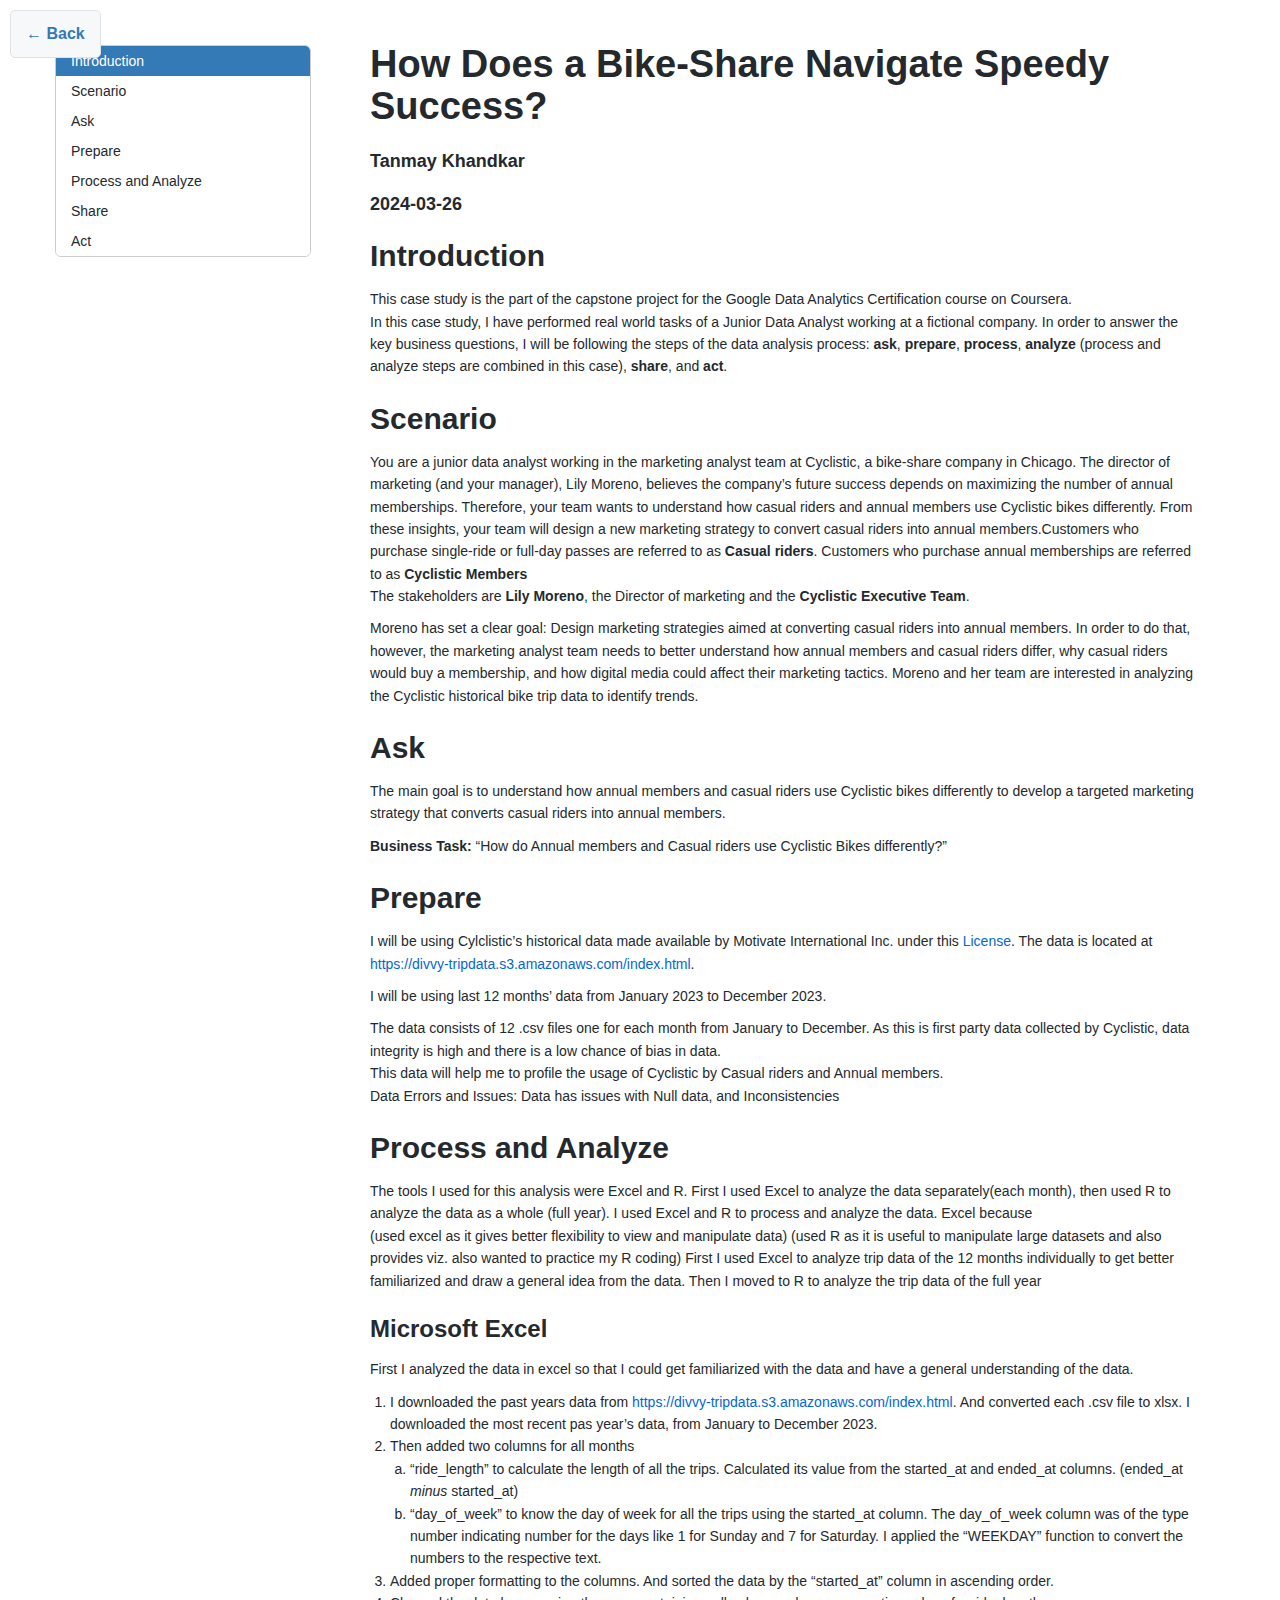
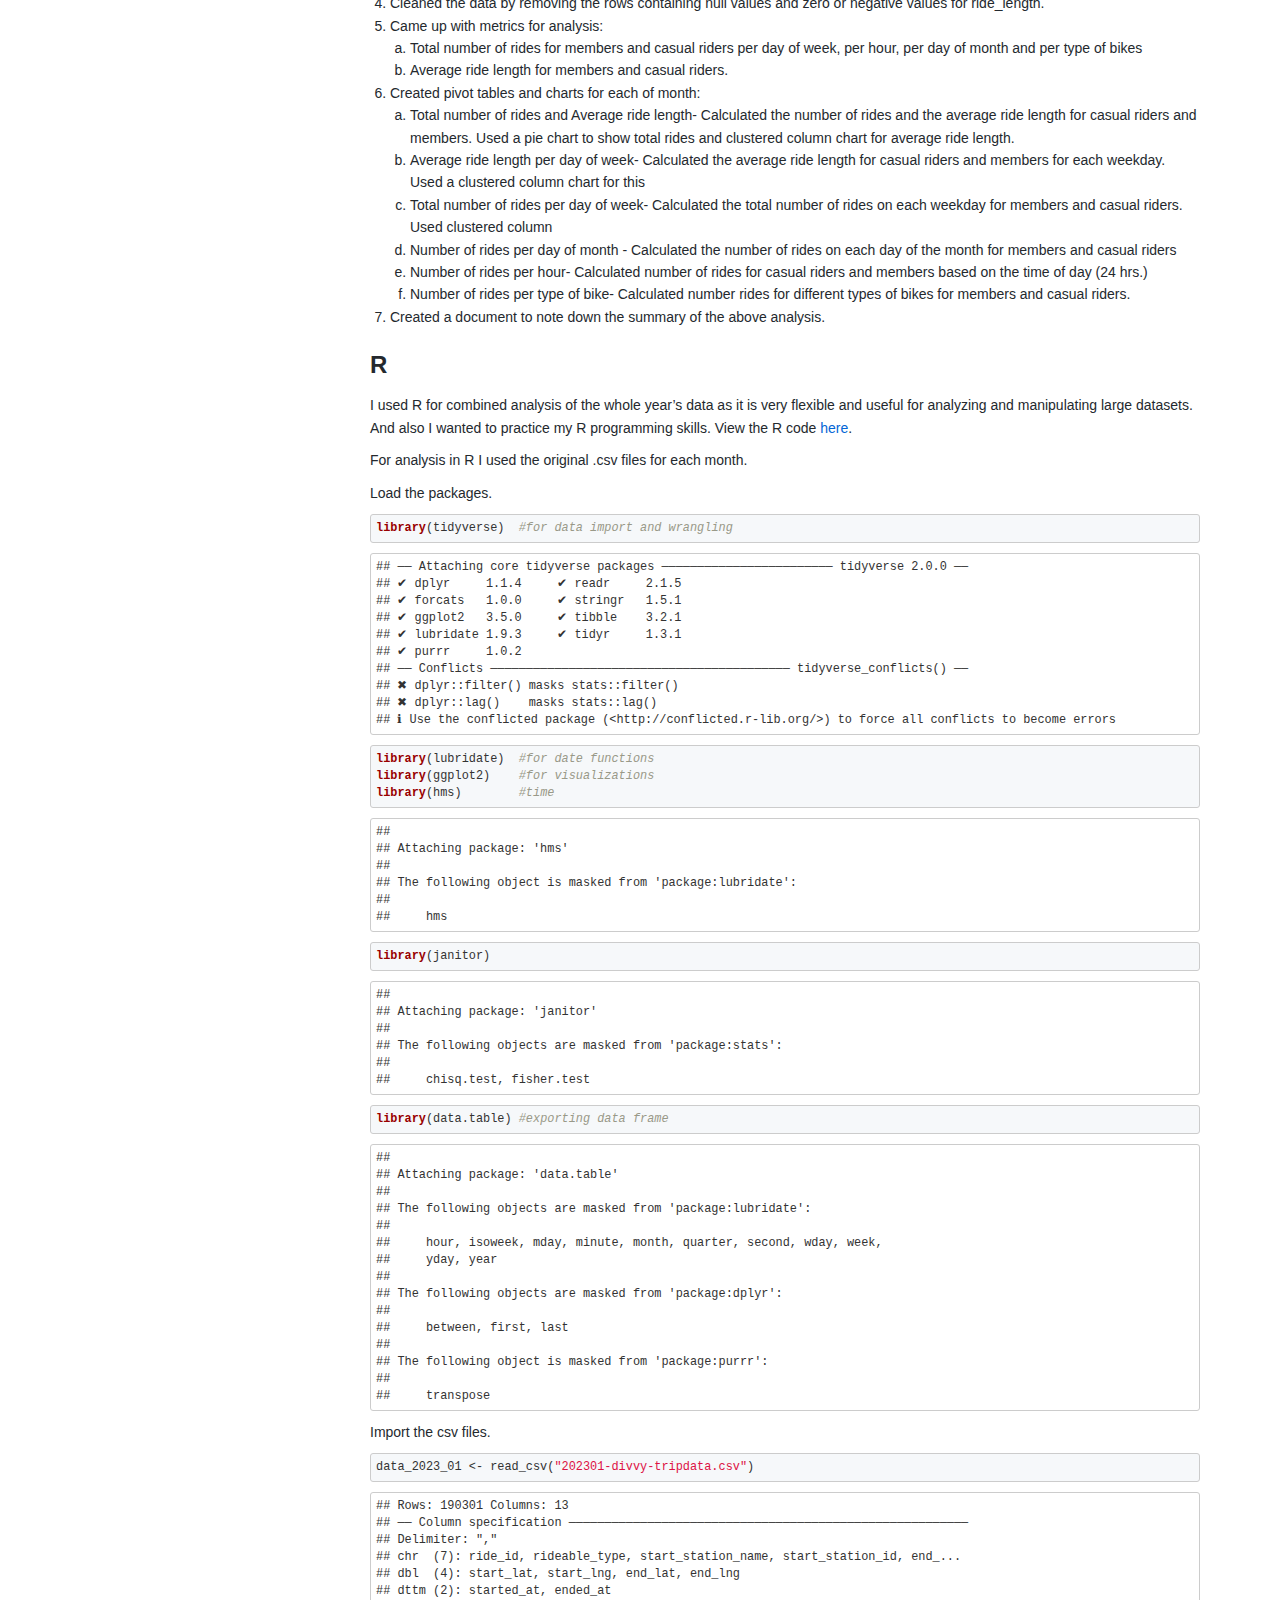
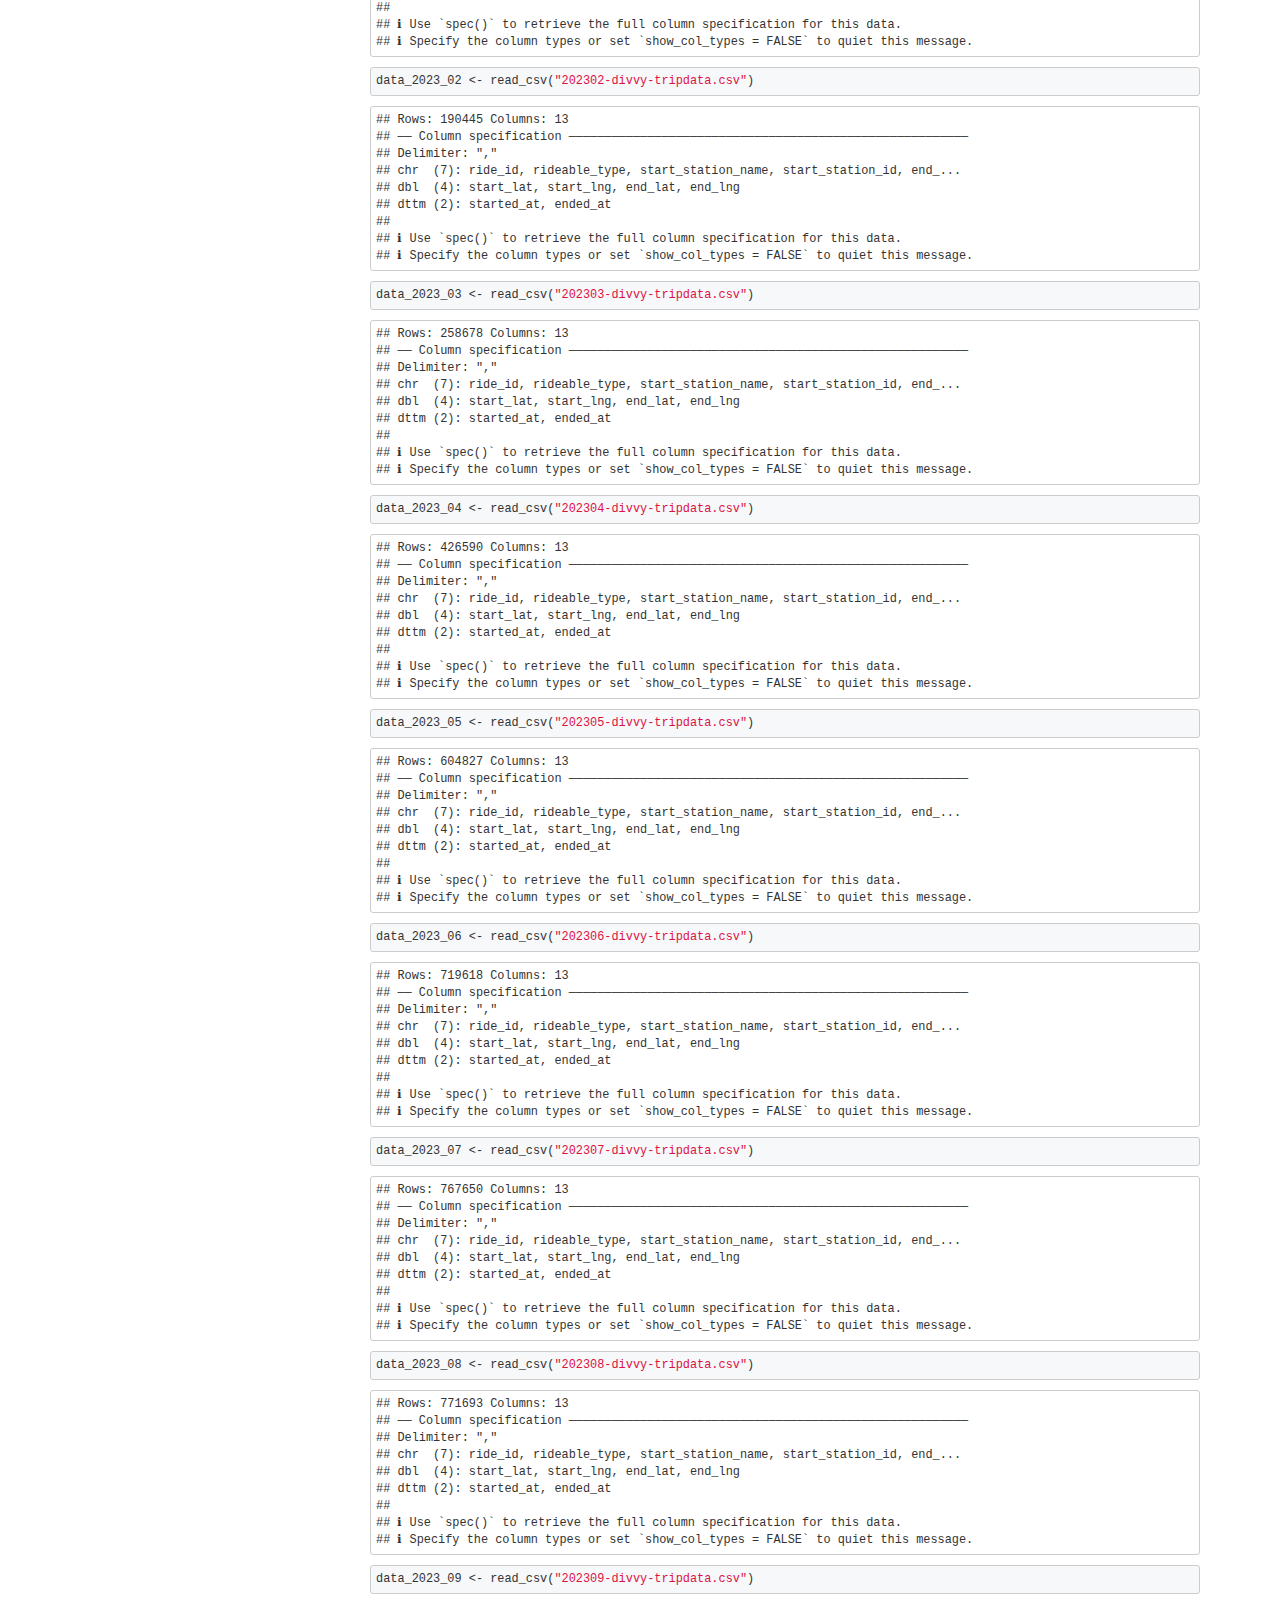
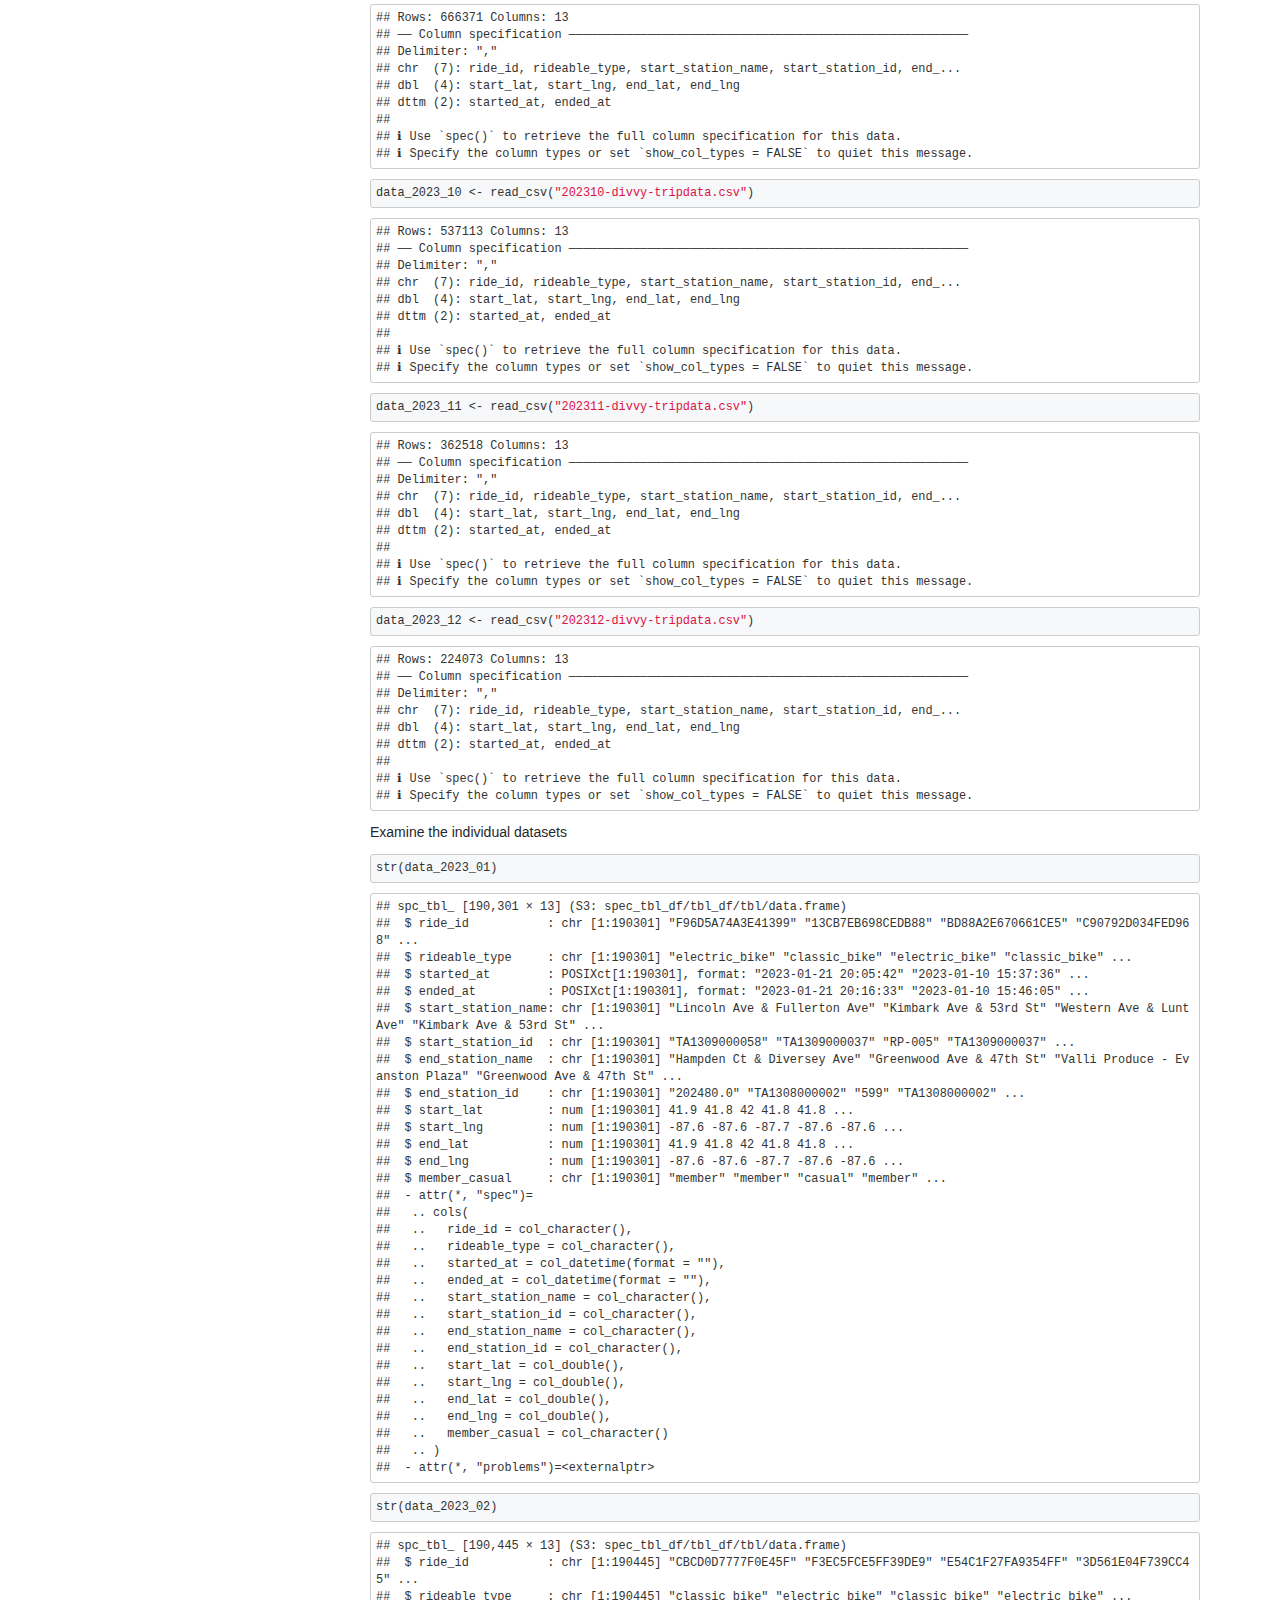
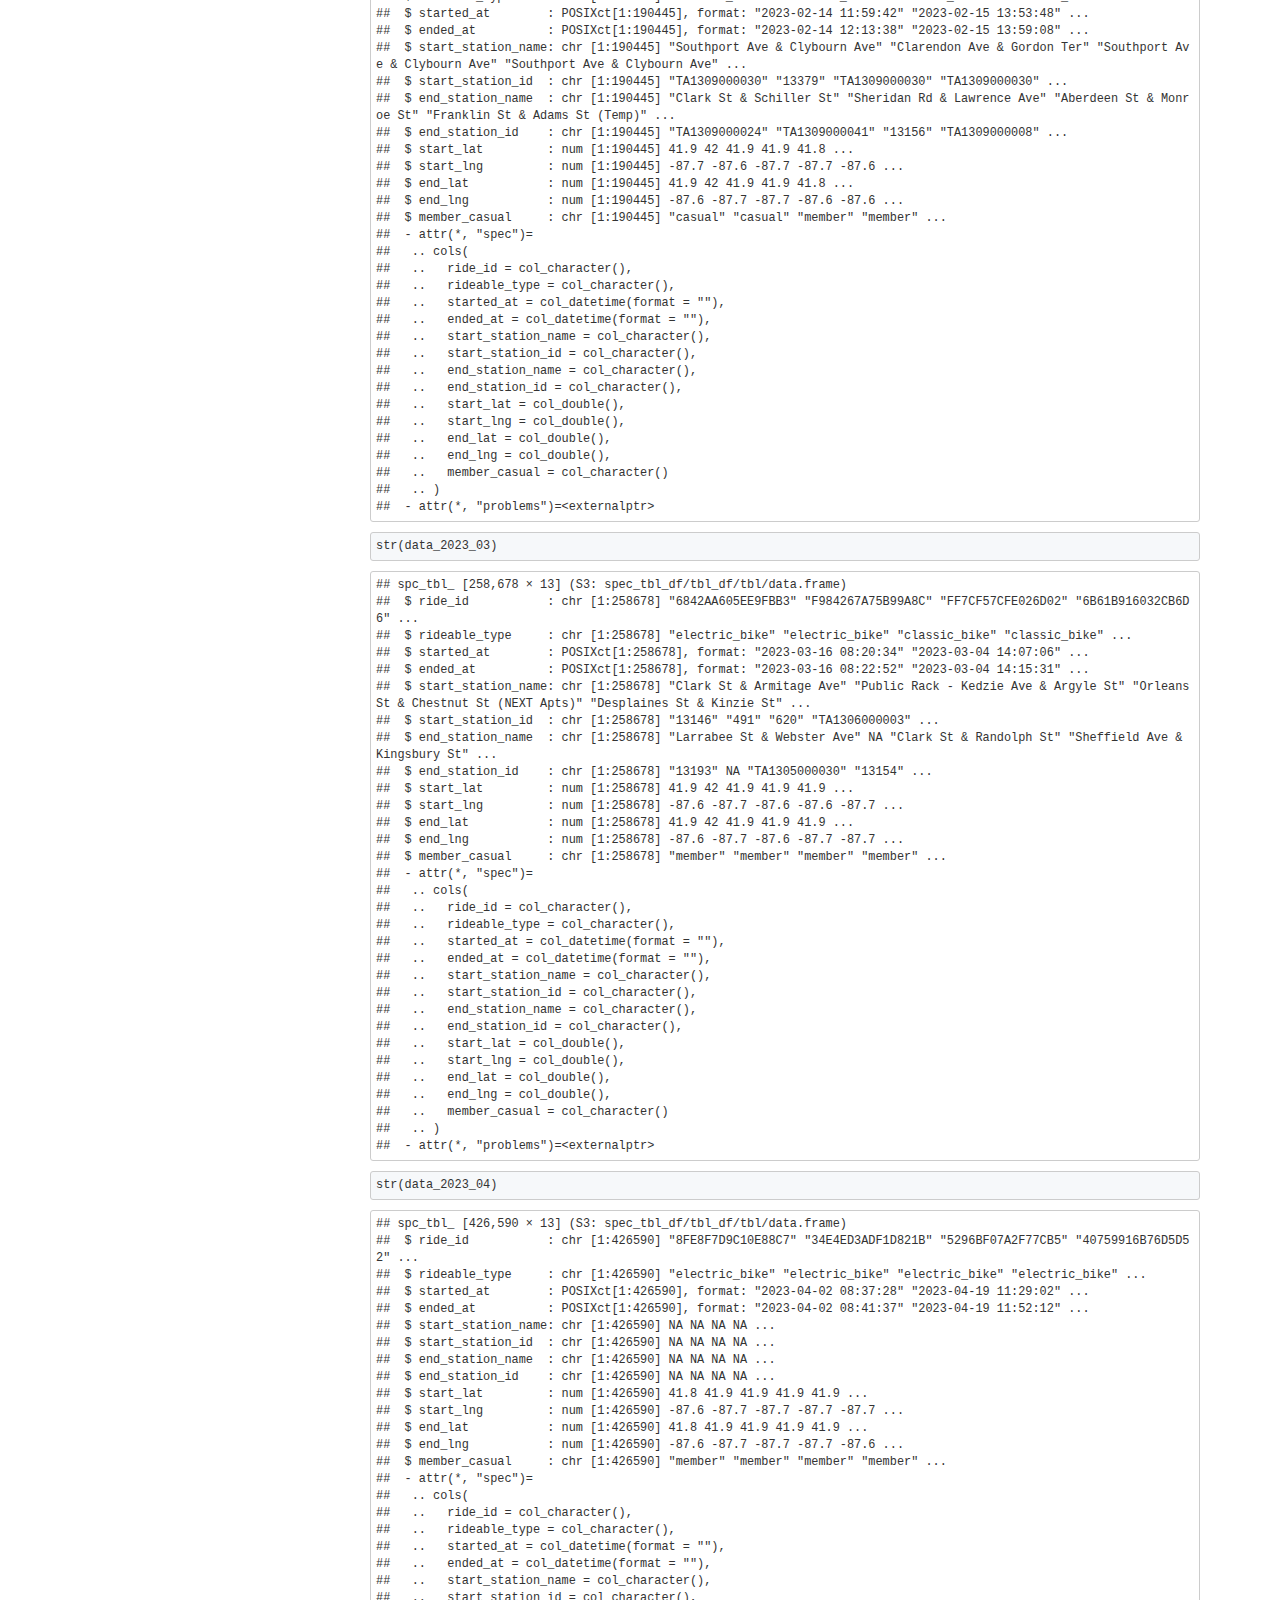
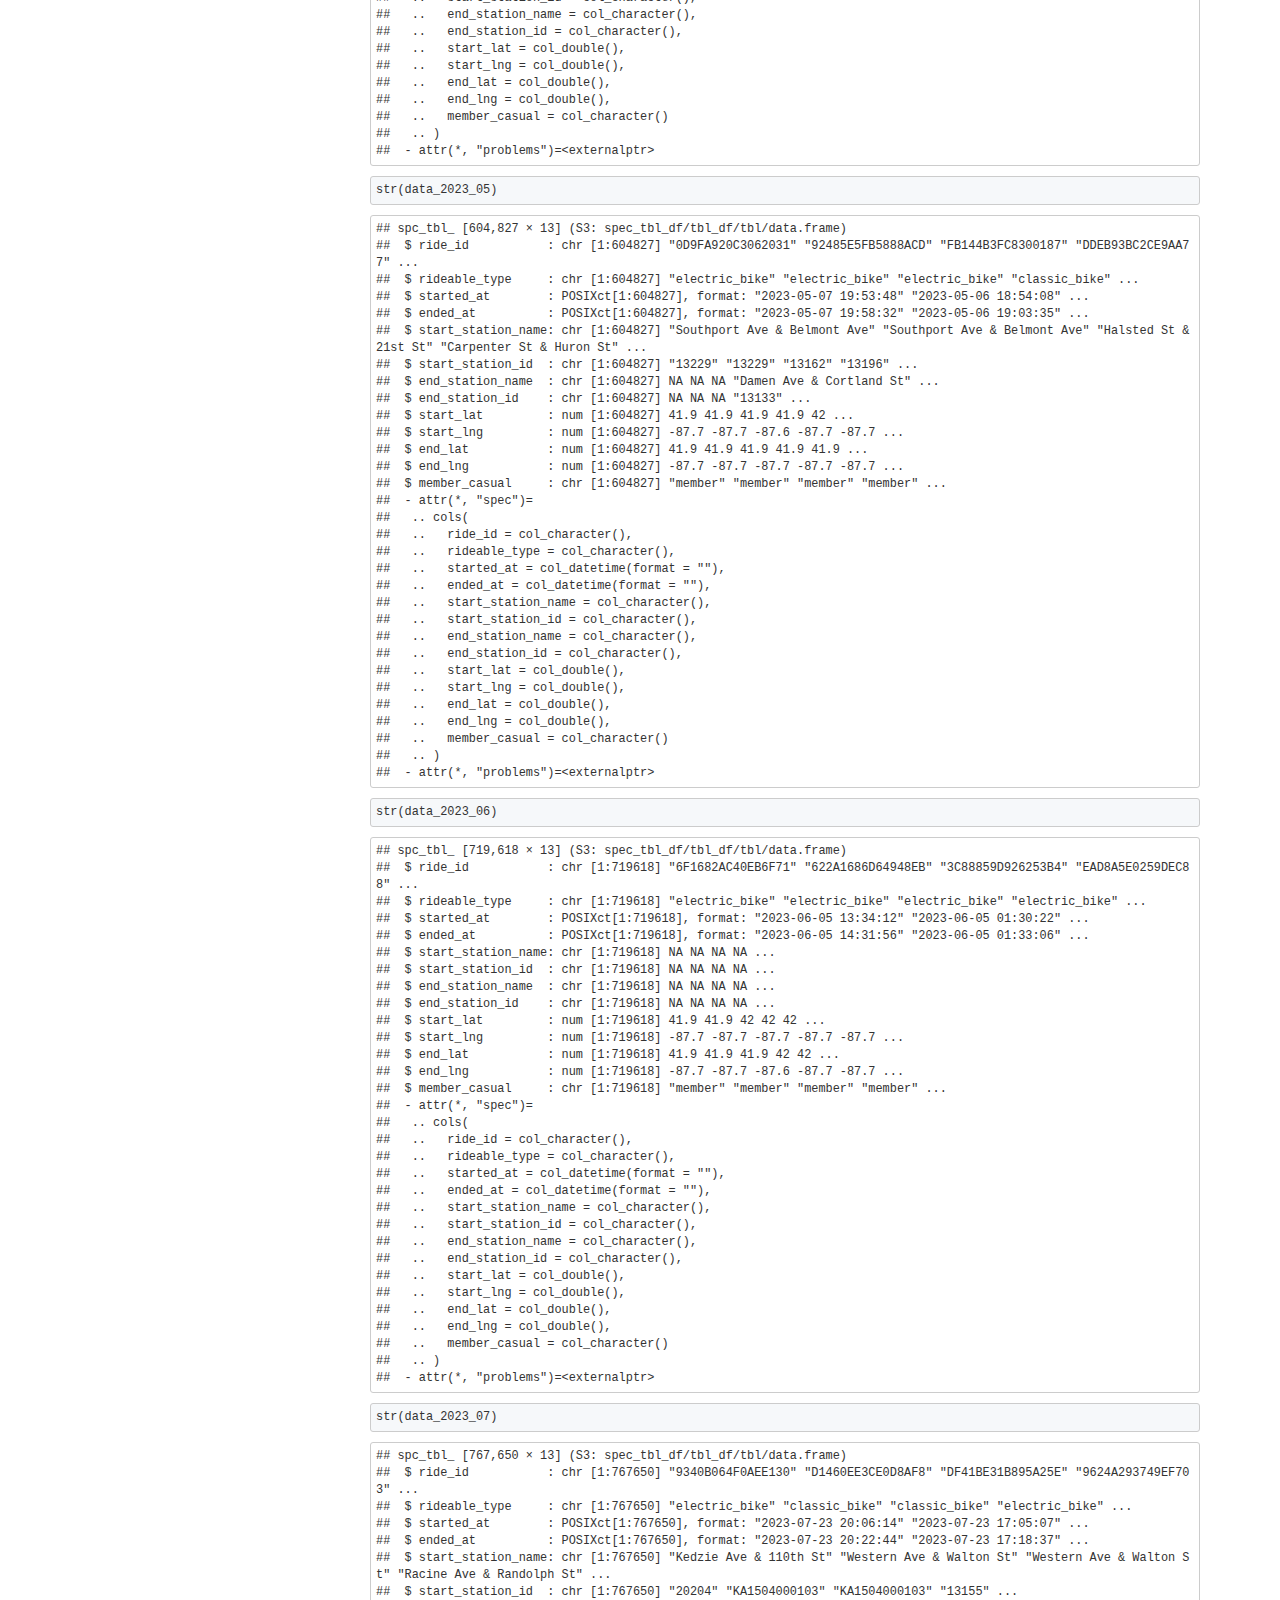
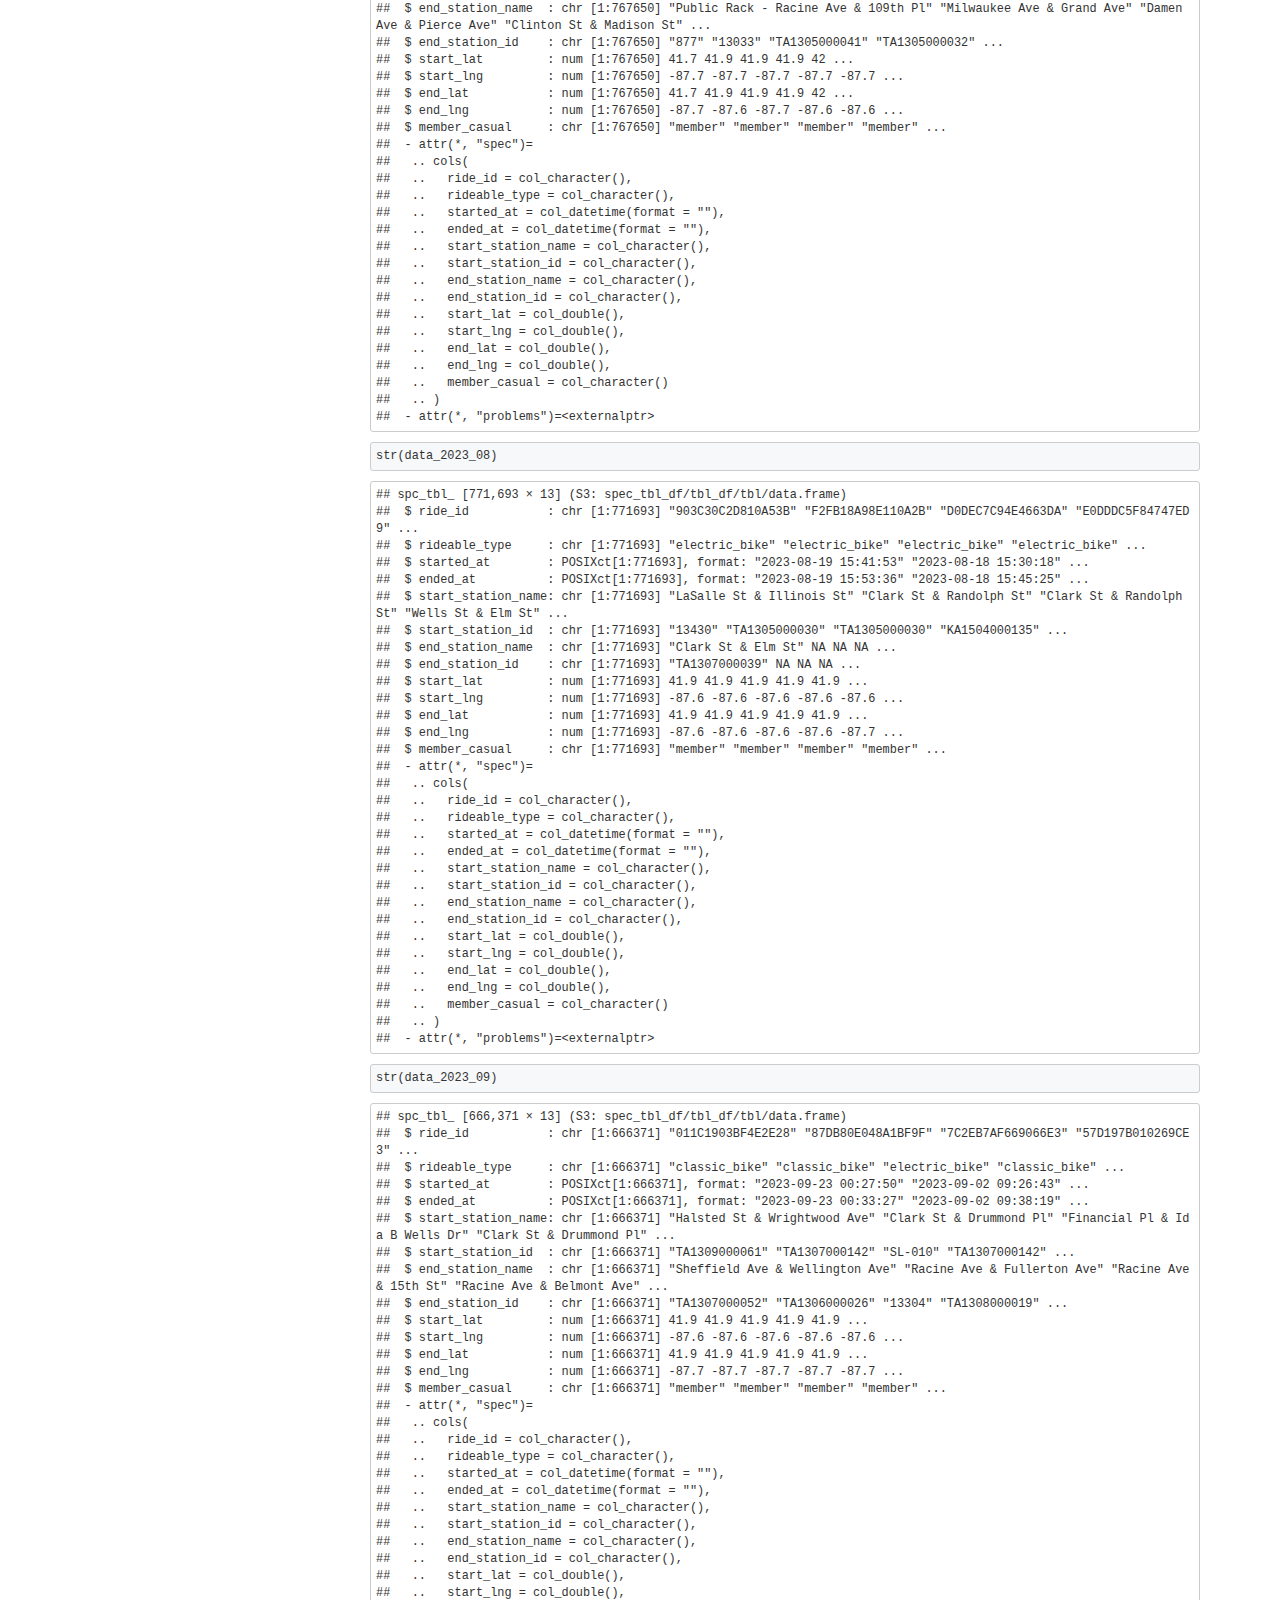
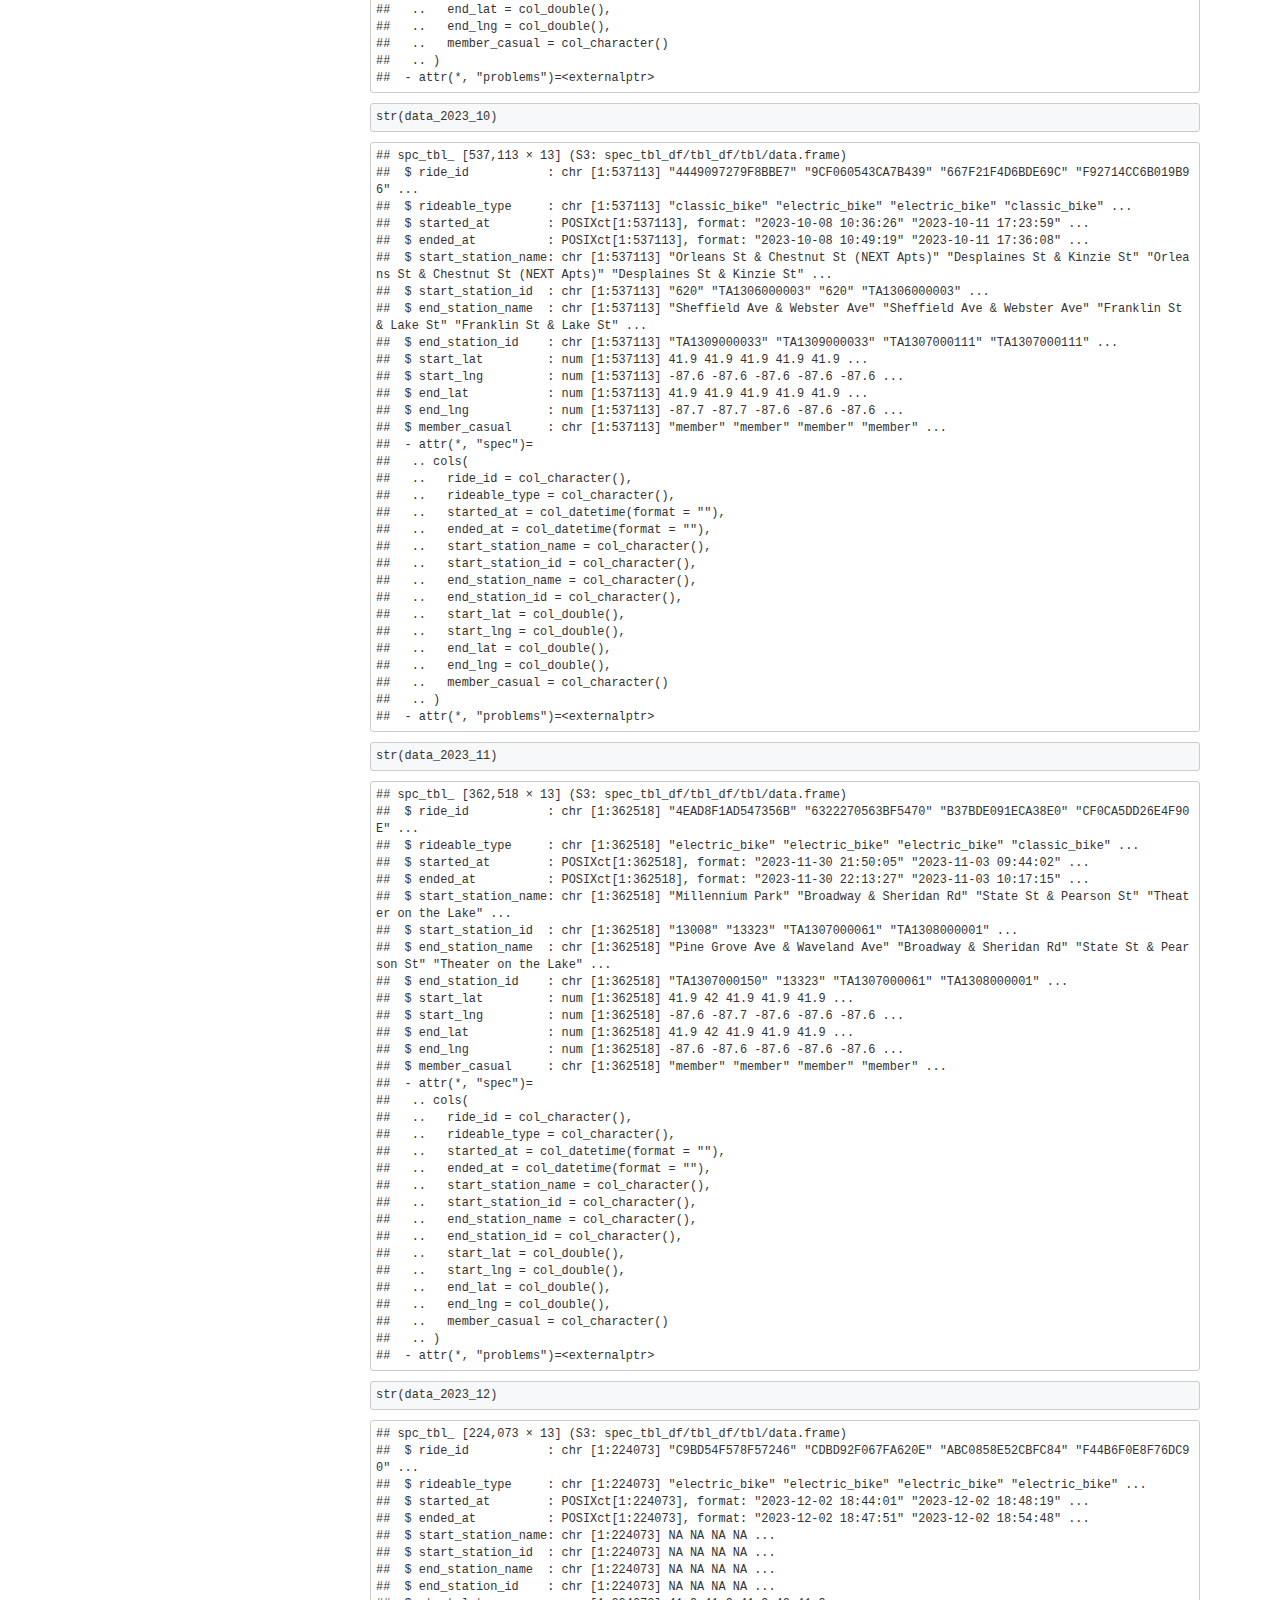
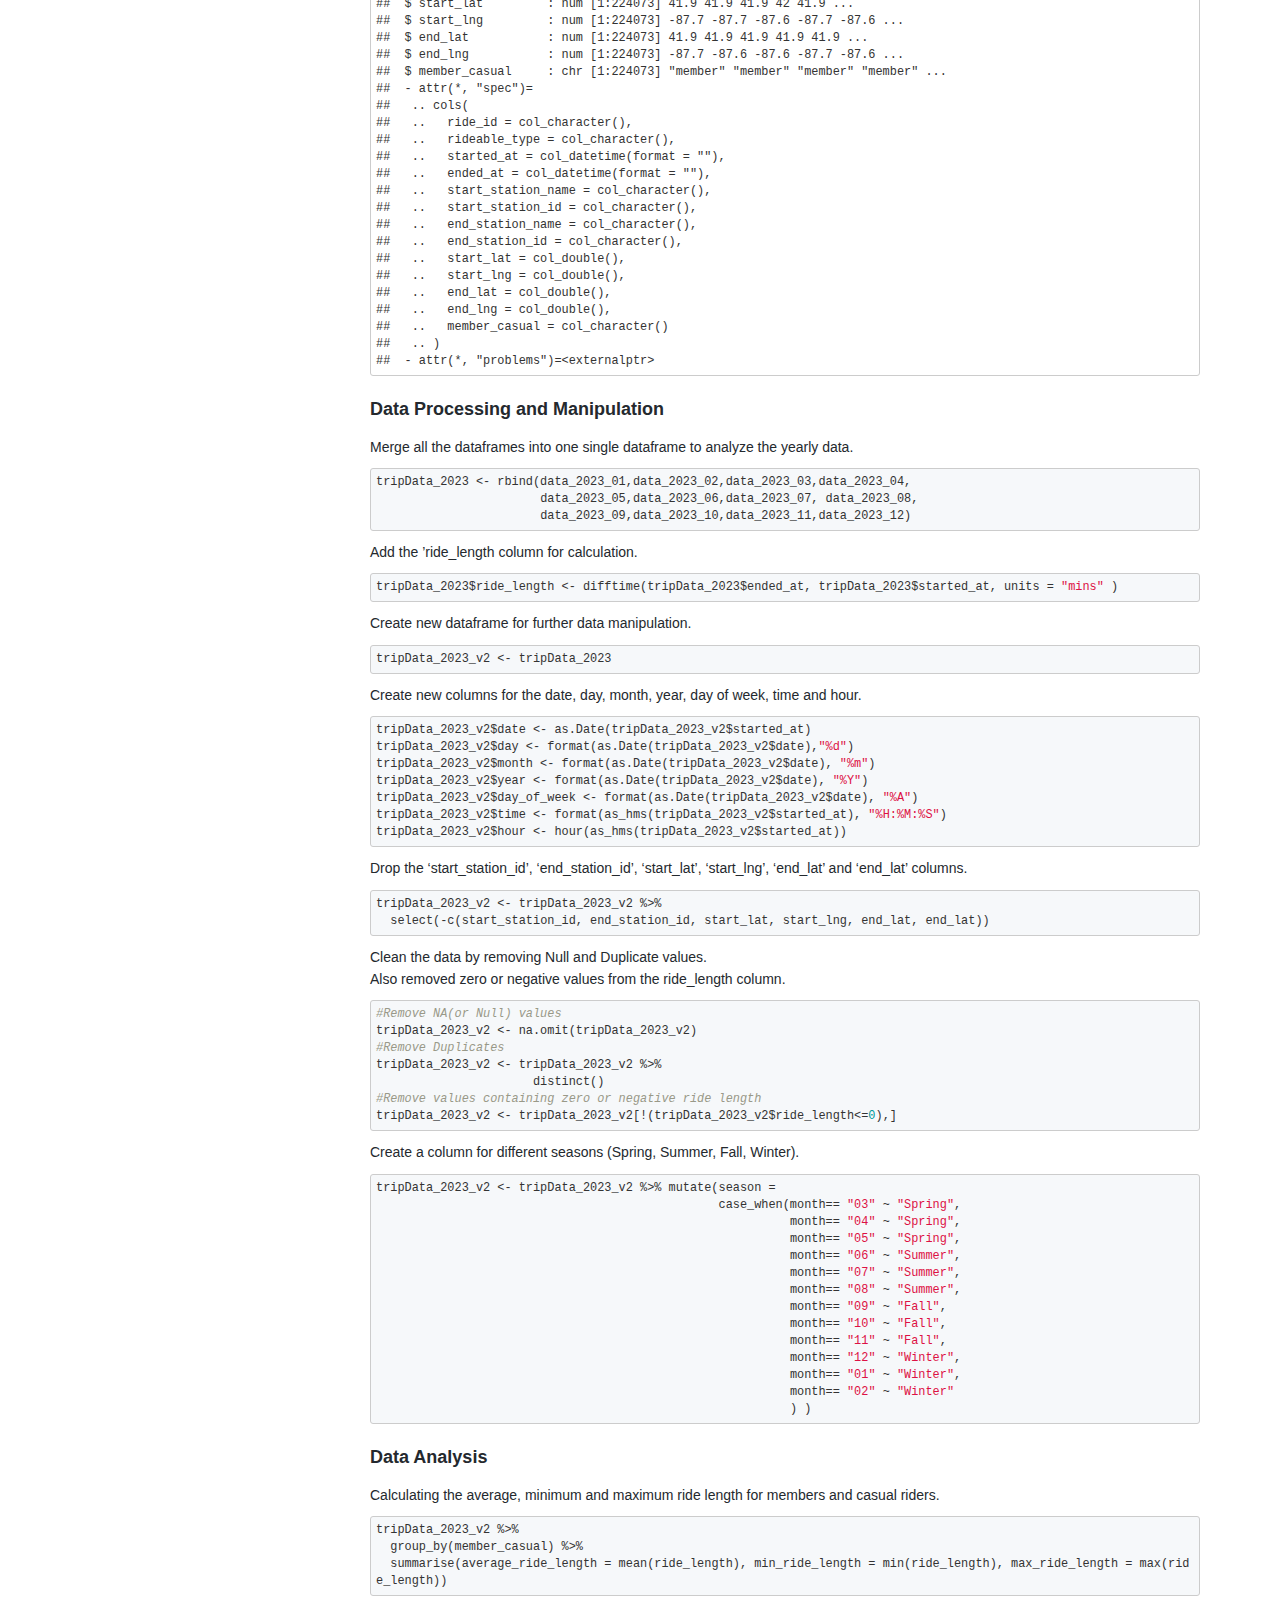
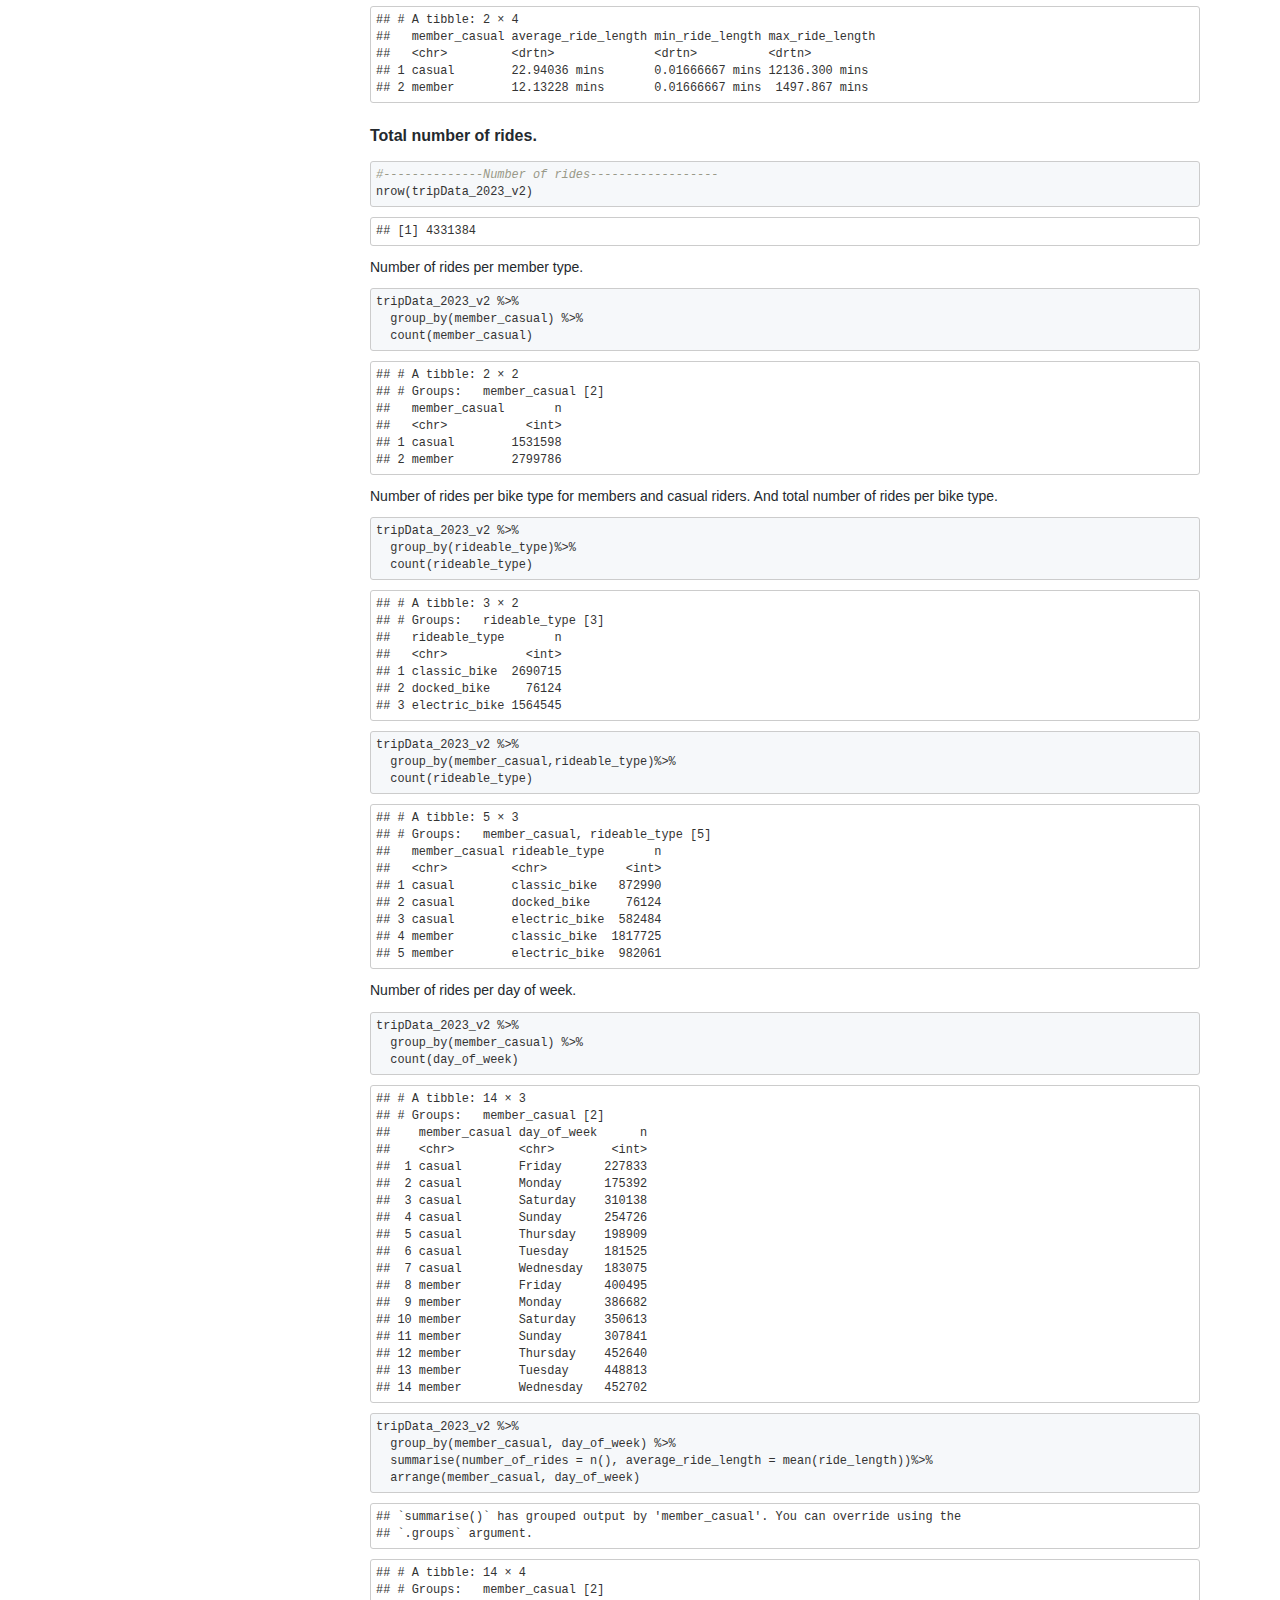
==== commit ce3bc709: "Edit capstone markdown" ====
--- a/projects/google_capstone/Google_data_analytics_capstone_case_study.html
+++ b/projects/google_capstone/Google_data_analytics_capstone_case_study.html
@@ -67,6 +67,1074 @@
 h6 {font-size: 12px;}
 code {color: inherit; background-color: rgba(0, 0, 0, 0.04);}
 pre:not([class]) { background-color: white }</style>
+<script>/*! jQuery UI - v1.13.2 - 2022-07-14
+* http://jqueryui.com
+* Includes: widget.js, position.js, data.js, disable-selection.js, effect.js, effects/effect-blind.js, effects/effect-bounce.js, effects/effect-clip.js, effects/effect-drop.js, effects/effect-explode.js, effects/effect-fade.js, effects/effect-fold.js, effects/effect-highlight.js, effects/effect-puff.js, effects/effect-pulsate.js, effects/effect-scale.js, effects/effect-shake.js, effects/effect-size.js, effects/effect-slide.js, effects/effect-transfer.js, focusable.js, form-reset-mixin.js, jquery-patch.js, keycode.js, labels.js, scroll-parent.js, tabbable.js, unique-id.js, widgets/accordion.js, widgets/autocomplete.js, widgets/button.js, widgets/checkboxradio.js, widgets/controlgroup.js, widgets/datepicker.js, widgets/dialog.js, widgets/draggable.js, widgets/droppable.js, widgets/menu.js, widgets/mouse.js, widgets/progressbar.js, widgets/resizable.js, widgets/selectable.js, widgets/selectmenu.js, widgets/slider.js, widgets/sortable.js, widgets/spinner.js, widgets/tabs.js, widgets/tooltip.js
+* Copyright jQuery Foundation and other contributors; Licensed MIT */
+
+!function(t){"use strict";"function"==typeof define&&define.amd?define(["jquery"],t):t(jQuery)}(function(V){"use strict";V.ui=V.ui||{};V.ui.version="1.13.2";var n,i=0,a=Array.prototype.hasOwnProperty,r=Array.prototype.slice;V.cleanData=(n=V.cleanData,function(t){for(var e,i,s=0;null!=(i=t[s]);s++)(e=V._data(i,"events"))&&e.remove&&V(i).triggerHandler("remove");n(t)}),V.widget=function(t,i,e){var s,n,o,a={},r=t.split(".")[0],l=r+"-"+(t=t.split(".")[1]);return e||(e=i,i=V.Widget),Array.isArray(e)&&(e=V.extend.apply(null,[{}].concat(e))),V.expr.pseudos[l.toLowerCase()]=function(t){return!!V.data(t,l)},V[r]=V[r]||{},s=V[r][t],n=V[r][t]=function(t,e){if(!this||!this._createWidget)return new n(t,e);arguments.length&&this._createWidget(t,e)},V.extend(n,s,{version:e.version,_proto:V.extend({},e),_childConstructors:[]}),(o=new i).options=V.widget.extend({},o.options),V.each(e,function(e,s){function n(){return i.prototype[e].apply(this,arguments)}function o(t){return i.prototype[e].apply(this,t)}a[e]="function"==typeof s?function(){var t,e=this._super,i=this._superApply;return this._super=n,this._superApply=o,t=s.apply(this,arguments),this._super=e,this._superApply=i,t}:s}),n.prototype=V.widget.extend(o,{widgetEventPrefix:s&&o.widgetEventPrefix||t},a,{constructor:n,namespace:r,widgetName:t,widgetFullName:l}),s?(V.each(s._childConstructors,function(t,e){var i=e.prototype;V.widget(i.namespace+"."+i.widgetName,n,e._proto)}),delete s._childConstructors):i._childConstructors.push(n),V.widget.bridge(t,n),n},V.widget.extend=function(t){for(var e,i,s=r.call(arguments,1),n=0,o=s.length;n<o;n++)for(e in s[n])i=s[n][e],a.call(s[n],e)&&void 0!==i&&(V.isPlainObject(i)?t[e]=V.isPlainObject(t[e])?V.widget.extend({},t[e],i):V.widget.extend({},i):t[e]=i);return t},V.widget.bridge=function(o,e){var a=e.prototype.widgetFullName||o;V.fn[o]=function(i){var t="string"==typeof i,s=r.call(arguments,1),n=this;return t?this.length||"instance"!==i?this.each(function(){var t,e=V.data(this,a);return"instance"===i?(n=e,!1):e?"function"!=typeof e[i]||"_"===i.charAt(0)?V.error("no such method '"+i+"' for "+o+" widget instance"):(t=e[i].apply(e,s))!==e&&void 0!==t?(n=t&&t.jquery?n.pushStack(t.get()):t,!1):void 0:V.error("cannot call methods on "+o+" prior to initialization; attempted to call method '"+i+"'")}):n=void 0:(s.length&&(i=V.widget.extend.apply(null,[i].concat(s))),this.each(function(){var t=V.data(this,a);t?(t.option(i||{}),t._init&&t._init()):V.data(this,a,new e(i,this))})),n}},V.Widget=function(){},V.Widget._childConstructors=[],V.Widget.prototype={widgetName:"widget",widgetEventPrefix:"",defaultElement:"<div>",options:{classes:{},disabled:!1,create:null},_createWidget:function(t,e){e=V(e||this.defaultElement||this)[0],this.element=V(e),this.uuid=i++,this.eventNamespace="."+this.widgetName+this.uuid,this.bindings=V(),this.hoverable=V(),this.focusable=V(),this.classesElementLookup={},e!==this&&(V.data(e,this.widgetFullName,this),this._on(!0,this.element,{remove:function(t){t.target===e&&this.destroy()}}),this.document=V(e.style?e.ownerDocument:e.document||e),this.window=V(this.document[0].defaultView||this.document[0].parentWindow)),this.options=V.widget.extend({},this.options,this._getCreateOptions(),t),this._create(),this.options.disabled&&this._setOptionDisabled(this.options.disabled),this._trigger("create",null,this._getCreateEventData()),this._init()},_getCreateOptions:function(){return{}},_getCreateEventData:V.noop,_create:V.noop,_init:V.noop,destroy:function(){var i=this;this._destroy(),V.each(this.classesElementLookup,function(t,e){i._removeClass(e,t)}),this.element.off(this.eventNamespace).removeData(this.widgetFullName),this.widget().off(this.eventNamespace).removeAttr("aria-disabled"),this.bindings.off(this.eventNamespace)},_destroy:V.noop,widget:function(){return this.element},option:function(t,e){var i,s,n,o=t;if(0===arguments.length)return V.widget.extend({},this.options);if("string"==typeof t)if(o={},t=(i=t.split(".")).shift(),i.length){for(s=o[t]=V.widget.extend({},this.options[t]),n=0;n<i.length-1;n++)s[i[n]]=s[i[n]]||{},s=s[i[n]];if(t=i.pop(),1===arguments.length)return void 0===s[t]?null:s[t];s[t]=e}else{if(1===arguments.length)return void 0===this.options[t]?null:this.options[t];o[t]=e}return this._setOptions(o),this},_setOptions:function(t){for(var e in t)this._setOption(e,t[e]);return this},_setOption:function(t,e){return"classes"===t&&this._setOptionClasses(e),this.options[t]=e,"disabled"===t&&this._setOptionDisabled(e),this},_setOptionClasses:function(t){var e,i,s;for(e in t)s=this.classesElementLookup[e],t[e]!==this.options.classes[e]&&s&&s.length&&(i=V(s.get()),this._removeClass(s,e),i.addClass(this._classes({element:i,keys:e,classes:t,add:!0})))},_setOptionDisabled:function(t){this._toggleClass(this.widget(),this.widgetFullName+"-disabled",null,!!t),t&&(this._removeClass(this.hoverable,null,"ui-state-hover"),this._removeClass(this.focusable,null,"ui-state-focus"))},enable:function(){return this._setOptions({disabled:!1})},disable:function(){return this._setOptions({disabled:!0})},_classes:function(n){var o=[],a=this;function t(t,e){for(var i,s=0;s<t.length;s++)i=a.classesElementLookup[t[s]]||V(),i=n.add?(function(){var i=[];n.element.each(function(t,e){V.map(a.classesElementLookup,function(t){return t}).some(function(t){return t.is(e)})||i.push(e)}),a._on(V(i),{remove:"_untrackClassesElement"})}(),V(V.uniqueSort(i.get().concat(n.element.get())))):V(i.not(n.element).get()),a.classesElementLookup[t[s]]=i,o.push(t[s]),e&&n.classes[t[s]]&&o.push(n.classes[t[s]])}return(n=V.extend({element:this.element,classes:this.options.classes||{}},n)).keys&&t(n.keys.match(/\S+/g)||[],!0),n.extra&&t(n.extra.match(/\S+/g)||[]),o.join(" ")},_untrackClassesElement:function(i){var s=this;V.each(s.classesElementLookup,function(t,e){-1!==V.inArray(i.target,e)&&(s.classesElementLookup[t]=V(e.not(i.target).get()))}),this._off(V(i.target))},_removeClass:function(t,e,i){return this._toggleClass(t,e,i,!1)},_addClass:function(t,e,i){return this._toggleClass(t,e,i,!0)},_toggleClass:function(t,e,i,s){var n="string"==typeof t||null===t,i={extra:n?e:i,keys:n?t:e,element:n?this.element:t,add:s="boolean"==typeof s?s:i};return i.element.toggleClass(this._classes(i),s),this},_on:function(n,o,t){var a,r=this;"boolean"!=typeof n&&(t=o,o=n,n=!1),t?(o=a=V(o),this.bindings=this.bindings.add(o)):(t=o,o=this.element,a=this.widget()),V.each(t,function(t,e){function i(){if(n||!0!==r.options.disabled&&!V(this).hasClass("ui-state-disabled"))return("string"==typeof e?r[e]:e).apply(r,arguments)}"string"!=typeof e&&(i.guid=e.guid=e.guid||i.guid||V.guid++);var s=t.match(/^([\w:-]*)\s*(.*)$/),t=s[1]+r.eventNamespace,s=s[2];s?a.on(t,s,i):o.on(t,i)})},_off:function(t,e){e=(e||"").split(" ").join(this.eventNamespace+" ")+this.eventNamespace,t.off(e),this.bindings=V(this.bindings.not(t).get()),this.focusable=V(this.focusable.not(t).get()),this.hoverable=V(this.hoverable.not(t).get())},_delay:function(t,e){var i=this;return setTimeout(function(){return("string"==typeof t?i[t]:t).apply(i,arguments)},e||0)},_hoverable:function(t){this.hoverable=this.hoverable.add(t),this._on(t,{mouseenter:function(t){this._addClass(V(t.currentTarget),null,"ui-state-hover")},mouseleave:function(t){this._removeClass(V(t.currentTarget),null,"ui-state-hover")}})},_focusable:function(t){this.focusable=this.focusable.add(t),this._on(t,{focusin:function(t){this._addClass(V(t.currentTarget),null,"ui-state-focus")},focusout:function(t){this._removeClass(V(t.currentTarget),null,"ui-state-focus")}})},_trigger:function(t,e,i){var s,n,o=this.options[t];if(i=i||{},(e=V.Event(e)).type=(t===this.widgetEventPrefix?t:this.widgetEventPrefix+t).toLowerCase(),e.target=this.element[0],n=e.originalEvent)for(s in n)s in e||(e[s]=n[s]);return this.element.trigger(e,i),!("function"==typeof o&&!1===o.apply(this.element[0],[e].concat(i))||e.isDefaultPrevented())}},V.each({show:"fadeIn",hide:"fadeOut"},function(o,a){V.Widget.prototype["_"+o]=function(e,t,i){var s,n=(t="string"==typeof t?{effect:t}:t)?!0!==t&&"number"!=typeof t&&t.effect||a:o;"number"==typeof(t=t||{})?t={duration:t}:!0===t&&(t={}),s=!V.isEmptyObject(t),t.complete=i,t.delay&&e.delay(t.delay),s&&V.effects&&V.effects.effect[n]?e[o](t):n!==o&&e[n]?e[n](t.duration,t.easing,i):e.queue(function(t){V(this)[o](),i&&i.call(e[0]),t()})}});var s,x,k,o,l,h,c,u,C;V.widget;function D(t,e,i){return[parseFloat(t[0])*(u.test(t[0])?e/100:1),parseFloat(t[1])*(u.test(t[1])?i/100:1)]}function I(t,e){return parseInt(V.css(t,e),10)||0}function T(t){return null!=t&&t===t.window}x=Math.max,k=Math.abs,o=/left|center|right/,l=/top|center|bottom/,h=/[\+\-]\d+(\.[\d]+)?%?/,c=/^\w+/,u=/%$/,C=V.fn.position,V.position={scrollbarWidth:function(){if(void 0!==s)return s;var t,e=V("<div style='display:block;position:absolute;width:200px;height:200px;overflow:hidden;'><div style='height:300px;width:auto;'></div></div>"),i=e.children()[0];return V("body").append(e),t=i.offsetWidth,e.css("overflow","scroll"),t===(i=i.offsetWidth)&&(i=e[0].clientWidth),e.remove(),s=t-i},getScrollInfo:function(t){var e=t.isWindow||t.isDocument?"":t.element.css("overflow-x"),i=t.isWindow||t.isDocument?"":t.element.css("overflow-y"),e="scroll"===e||"auto"===e&&t.width<t.element[0].scrollWidth;return{width:"scroll"===i||"auto"===i&&t.height<t.element[0].scrollHeight?V.position.scrollbarWidth():0,height:e?V.position.scrollbarWidth():0}},getWithinInfo:function(t){var e=V(t||window),i=T(e[0]),s=!!e[0]&&9===e[0].nodeType;return{element:e,isWindow:i,isDocument:s,offset:!i&&!s?V(t).offset():{left:0,top:0},scrollLeft:e.scrollLeft(),scrollTop:e.scrollTop(),width:e.outerWidth(),height:e.outerHeight()}}},V.fn.position=function(u){if(!u||!u.of)return C.apply(this,arguments);var d,p,f,g,m,t,_="string"==typeof(u=V.extend({},u)).of?V(document).find(u.of):V(u.of),v=V.position.getWithinInfo(u.within),b=V.position.getScrollInfo(v),y=(u.collision||"flip").split(" "),w={},e=9===(t=(e=_)[0]).nodeType?{width:e.width(),height:e.height(),offset:{top:0,left:0}}:T(t)?{width:e.width(),height:e.height(),offset:{top:e.scrollTop(),left:e.scrollLeft()}}:t.preventDefault?{width:0,height:0,offset:{top:t.pageY,left:t.pageX}}:{width:e.outerWidth(),height:e.outerHeight(),offset:e.offset()};return _[0].preventDefault&&(u.at="left top"),p=e.width,f=e.height,m=V.extend({},g=e.offset),V.each(["my","at"],function(){var t,e,i=(u[this]||"").split(" ");(i=1===i.length?o.test(i[0])?i.concat(["center"]):l.test(i[0])?["center"].concat(i):["center","center"]:i)[0]=o.test(i[0])?i[0]:"center",i[1]=l.test(i[1])?i[1]:"center",t=h.exec(i[0]),e=h.exec(i[1]),w[this]=[t?t[0]:0,e?e[0]:0],u[this]=[c.exec(i[0])[0],c.exec(i[1])[0]]}),1===y.length&&(y[1]=y[0]),"right"===u.at[0]?m.left+=p:"center"===u.at[0]&&(m.left+=p/2),"bottom"===u.at[1]?m.top+=f:"center"===u.at[1]&&(m.top+=f/2),d=D(w.at,p,f),m.left+=d[0],m.top+=d[1],this.each(function(){var i,t,a=V(this),r=a.outerWidth(),l=a.outerHeight(),e=I(this,"marginLeft"),s=I(this,"marginTop"),n=r+e+I(this,"marginRight")+b.width,o=l+s+I(this,"marginBottom")+b.height,h=V.extend({},m),c=D(w.my,a.outerWidth(),a.outerHeight());"right"===u.my[0]?h.left-=r:"center"===u.my[0]&&(h.left-=r/2),"bottom"===u.my[1]?h.top-=l:"center"===u.my[1]&&(h.top-=l/2),h.left+=c[0],h.top+=c[1],i={marginLeft:e,marginTop:s},V.each(["left","top"],function(t,e){V.ui.position[y[t]]&&V.ui.position[y[t]][e](h,{targetWidth:p,targetHeight:f,elemWidth:r,elemHeight:l,collisionPosition:i,collisionWidth:n,collisionHeight:o,offset:[d[0]+c[0],d[1]+c[1]],my:u.my,at:u.at,within:v,elem:a})}),u.using&&(t=function(t){var e=g.left-h.left,i=e+p-r,s=g.top-h.top,n=s+f-l,o={target:{element:_,left:g.left,top:g.top,width:p,height:f},element:{element:a,left:h.left,top:h.top,width:r,height:l},horizontal:i<0?"left":0<e?"right":"center",vertical:n<0?"top":0<s?"bottom":"middle"};p<r&&k(e+i)<p&&(o.horizontal="center"),f<l&&k(s+n)<f&&(o.vertical="middle"),x(k(e),k(i))>x(k(s),k(n))?o.important="horizontal":o.important="vertical",u.using.call(this,t,o)}),a.offset(V.extend(h,{using:t}))})},V.ui.position={fit:{left:function(t,e){var i=e.within,s=i.isWindow?i.scrollLeft:i.offset.left,n=i.width,o=t.left-e.collisionPosition.marginLeft,a=s-o,r=o+e.collisionWidth-n-s;e.collisionWidth>n?0<a&&r<=0?(i=t.left+a+e.collisionWidth-n-s,t.left+=a-i):t.left=!(0<r&&a<=0)&&r<a?s+n-e.collisionWidth:s:0<a?t.left+=a:0<r?t.left-=r:t.left=x(t.left-o,t.left)},top:function(t,e){var i=e.within,s=i.isWindow?i.scrollTop:i.offset.top,n=e.within.height,o=t.top-e.collisionPosition.marginTop,a=s-o,r=o+e.collisionHeight-n-s;e.collisionHeight>n?0<a&&r<=0?(i=t.top+a+e.collisionHeight-n-s,t.top+=a-i):t.top=!(0<r&&a<=0)&&r<a?s+n-e.collisionHeight:s:0<a?t.top+=a:0<r?t.top-=r:t.top=x(t.top-o,t.top)}},flip:{left:function(t,e){var i=e.within,s=i.offset.left+i.scrollLeft,n=i.width,o=i.isWindow?i.scrollLeft:i.offset.left,a=t.left-e.collisionPosition.marginLeft,r=a-o,l=a+e.collisionWidth-n-o,h="left"===e.my[0]?-e.elemWidth:"right"===e.my[0]?e.elemWidth:0,i="left"===e.at[0]?e.targetWidth:"right"===e.at[0]?-e.targetWidth:0,a=-2*e.offset[0];r<0?((s=t.left+h+i+a+e.collisionWidth-n-s)<0||s<k(r))&&(t.left+=h+i+a):0<l&&(0<(o=t.left-e.collisionPosition.marginLeft+h+i+a-o)||k(o)<l)&&(t.left+=h+i+a)},top:function(t,e){var i=e.within,s=i.offset.top+i.scrollTop,n=i.height,o=i.isWindow?i.scrollTop:i.offset.top,a=t.top-e.collisionPosition.marginTop,r=a-o,l=a+e.collisionHeight-n-o,h="top"===e.my[1]?-e.elemHeight:"bottom"===e.my[1]?e.elemHeight:0,i="top"===e.at[1]?e.targetHeight:"bottom"===e.at[1]?-e.targetHeight:0,a=-2*e.offset[1];r<0?((s=t.top+h+i+a+e.collisionHeight-n-s)<0||s<k(r))&&(t.top+=h+i+a):0<l&&(0<(o=t.top-e.collisionPosition.marginTop+h+i+a-o)||k(o)<l)&&(t.top+=h+i+a)}},flipfit:{left:function(){V.ui.position.flip.left.apply(this,arguments),V.ui.position.fit.left.apply(this,arguments)},top:function(){V.ui.position.flip.top.apply(this,arguments),V.ui.position.fit.top.apply(this,arguments)}}};V.ui.position,V.extend(V.expr.pseudos,{data:V.expr.createPseudo?V.expr.createPseudo(function(e){return function(t){return!!V.data(t,e)}}):function(t,e,i){return!!V.data(t,i[3])}}),V.fn.extend({disableSelection:(t="onselectstart"in document.createElement("div")?"selectstart":"mousedown",function(){return this.on(t+".ui-disableSelection",function(t){t.preventDefault()})}),enableSelection:function(){return this.off(".ui-disableSelection")}});var t,d=V,p={},e=p.toString,f=/^([\-+])=\s*(\d+\.?\d*)/,g=[{re:/rgba?\(\s*(\d{1,3})\s*,\s*(\d{1,3})\s*,\s*(\d{1,3})\s*(?:,\s*(\d?(?:\.\d+)?)\s*)?\)/,parse:function(t){return[t[1],t[2],t[3],t[4]]}},{re:/rgba?\(\s*(\d+(?:\.\d+)?)\%\s*,\s*(\d+(?:\.\d+)?)\%\s*,\s*(\d+(?:\.\d+)?)\%\s*(?:,\s*(\d?(?:\.\d+)?)\s*)?\)/,parse:function(t){return[2.55*t[1],2.55*t[2],2.55*t[3],t[4]]}},{re:/#([a-f0-9]{2})([a-f0-9]{2})([a-f0-9]{2})([a-f0-9]{2})?/,parse:function(t){return[parseInt(t[1],16),parseInt(t[2],16),parseInt(t[3],16),t[4]?(parseInt(t[4],16)/255).toFixed(2):1]}},{re:/#([a-f0-9])([a-f0-9])([a-f0-9])([a-f0-9])?/,parse:function(t){return[parseInt(t[1]+t[1],16),parseInt(t[2]+t[2],16),parseInt(t[3]+t[3],16),t[4]?(parseInt(t[4]+t[4],16)/255).toFixed(2):1]}},{re:/hsla?\(\s*(\d+(?:\.\d+)?)\s*,\s*(\d+(?:\.\d+)?)\%\s*,\s*(\d+(?:\.\d+)?)\%\s*(?:,\s*(\d?(?:\.\d+)?)\s*)?\)/,space:"hsla",parse:function(t){return[t[1],t[2]/100,t[3]/100,t[4]]}}],m=d.Color=function(t,e,i,s){return new d.Color.fn.parse(t,e,i,s)},_={rgba:{props:{red:{idx:0,type:"byte"},green:{idx:1,type:"byte"},blue:{idx:2,type:"byte"}}},hsla:{props:{hue:{idx:0,type:"degrees"},saturation:{idx:1,type:"percent"},lightness:{idx:2,type:"percent"}}}},v={byte:{floor:!0,max:255},percent:{max:1},degrees:{mod:360,floor:!0}},b=m.support={},y=d("<p>")[0],w=d.each;function P(t){return null==t?t+"":"object"==typeof t?p[e.call(t)]||"object":typeof t}function M(t,e,i){var s=v[e.type]||{};return null==t?i||!e.def?null:e.def:(t=s.floor?~~t:parseFloat(t),isNaN(t)?e.def:s.mod?(t+s.mod)%s.mod:Math.min(s.max,Math.max(0,t)))}function S(s){var n=m(),o=n._rgba=[];return s=s.toLowerCase(),w(g,function(t,e){var i=e.re.exec(s),i=i&&e.parse(i),e=e.space||"rgba";if(i)return i=n[e](i),n[_[e].cache]=i[_[e].cache],o=n._rgba=i._rgba,!1}),o.length?("0,0,0,0"===o.join()&&d.extend(o,B.transparent),n):B[s]}function H(t,e,i){return 6*(i=(i+1)%1)<1?t+(e-t)*i*6:2*i<1?e:3*i<2?t+(e-t)*(2/3-i)*6:t}y.style.cssText="background-color:rgba(1,1,1,.5)",b.rgba=-1<y.style.backgroundColor.indexOf("rgba"),w(_,function(t,e){e.cache="_"+t,e.props.alpha={idx:3,type:"percent",def:1}}),d.each("Boolean Number String Function Array Date RegExp Object Error Symbol".split(" "),function(t,e){p["[object "+e+"]"]=e.toLowerCase()}),(m.fn=d.extend(m.prototype,{parse:function(n,t,e,i){if(void 0===n)return this._rgba=[null,null,null,null],this;(n.jquery||n.nodeType)&&(n=d(n).css(t),t=void 0);var o=this,s=P(n),a=this._rgba=[];return void 0!==t&&(n=[n,t,e,i],s="array"),"string"===s?this.parse(S(n)||B._default):"array"===s?(w(_.rgba.props,function(t,e){a[e.idx]=M(n[e.idx],e)}),this):"object"===s?(w(_,n instanceof m?function(t,e){n[e.cache]&&(o[e.cache]=n[e.cache].slice())}:function(t,i){var s=i.cache;w(i.props,function(t,e){if(!o[s]&&i.to){if("alpha"===t||null==n[t])return;o[s]=i.to(o._rgba)}o[s][e.idx]=M(n[t],e,!0)}),o[s]&&d.inArray(null,o[s].slice(0,3))<0&&(null==o[s][3]&&(o[s][3]=1),i.from&&(o._rgba=i.from(o[s])))}),this):void 0},is:function(t){var n=m(t),o=!0,a=this;return w(_,function(t,e){var i,s=n[e.cache];return s&&(i=a[e.cache]||e.to&&e.to(a._rgba)||[],w(e.props,function(t,e){if(null!=s[e.idx])return o=s[e.idx]===i[e.idx]})),o}),o},_space:function(){var i=[],s=this;return w(_,function(t,e){s[e.cache]&&i.push(t)}),i.pop()},transition:function(t,a){var e=(h=m(t))._space(),i=_[e],t=0===this.alpha()?m("transparent"):this,r=t[i.cache]||i.to(t._rgba),l=r.slice(),h=h[i.cache];return w(i.props,function(t,e){var i=e.idx,s=r[i],n=h[i],o=v[e.type]||{};null!==n&&(null===s?l[i]=n:(o.mod&&(n-s>o.mod/2?s+=o.mod:s-n>o.mod/2&&(s-=o.mod)),l[i]=M((n-s)*a+s,e)))}),this[e](l)},blend:function(t){if(1===this._rgba[3])return this;var e=this._rgba.slice(),i=e.pop(),s=m(t)._rgba;return m(d.map(e,function(t,e){return(1-i)*s[e]+i*t}))},toRgbaString:function(){var t="rgba(",e=d.map(this._rgba,function(t,e){return null!=t?t:2<e?1:0});return 1===e[3]&&(e.pop(),t="rgb("),t+e.join()+")"},toHslaString:function(){var t="hsla(",e=d.map(this.hsla(),function(t,e){return null==t&&(t=2<e?1:0),t=e&&e<3?Math.round(100*t)+"%":t});return 1===e[3]&&(e.pop(),t="hsl("),t+e.join()+")"},toHexString:function(t){var e=this._rgba.slice(),i=e.pop();return t&&e.push(~~(255*i)),"#"+d.map(e,function(t){return 1===(t=(t||0).toString(16)).length?"0"+t:t}).join("")},toString:function(){return 0===this._rgba[3]?"transparent":this.toRgbaString()}})).parse.prototype=m.fn,_.hsla.to=function(t){if(null==t[0]||null==t[1]||null==t[2])return[null,null,null,t[3]];var e=t[0]/255,i=t[1]/255,s=t[2]/255,n=t[3],o=Math.max(e,i,s),a=Math.min(e,i,s),r=o-a,l=o+a,t=.5*l,i=a===o?0:e===o?60*(i-s)/r+360:i===o?60*(s-e)/r+120:60*(e-i)/r+240,l=0==r?0:t<=.5?r/l:r/(2-l);return[Math.round(i)%360,l,t,null==n?1:n]},_.hsla.from=function(t){if(null==t[0]||null==t[1]||null==t[2])return[null,null,null,t[3]];var e=t[0]/360,i=t[1],s=t[2],t=t[3],i=s<=.5?s*(1+i):s+i-s*i,s=2*s-i;return[Math.round(255*H(s,i,e+1/3)),Math.round(255*H(s,i,e)),Math.round(255*H(s,i,e-1/3)),t]},w(_,function(l,t){var e=t.props,o=t.cache,a=t.to,r=t.from;m.fn[l]=function(t){if(a&&!this[o]&&(this[o]=a(this._rgba)),void 0===t)return this[o].slice();var i=P(t),s="array"===i||"object"===i?t:arguments,n=this[o].slice();return w(e,function(t,e){t=s["object"===i?t:e.idx];null==t&&(t=n[e.idx]),n[e.idx]=M(t,e)}),r?((t=m(r(n)))[o]=n,t):m(n)},w(e,function(a,r){m.fn[a]||(m.fn[a]=function(t){var e,i=P(t),s="alpha"===a?this._hsla?"hsla":"rgba":l,n=this[s](),o=n[r.idx];return"undefined"===i?o:("function"===i&&(i=P(t=t.call(this,o))),null==t&&r.empty?this:("string"===i&&(e=f.exec(t))&&(t=o+parseFloat(e[2])*("+"===e[1]?1:-1)),n[r.idx]=t,this[s](n)))})})}),(m.hook=function(t){t=t.split(" ");w(t,function(t,o){d.cssHooks[o]={set:function(t,e){var i,s,n="";if("transparent"!==e&&("string"!==P(e)||(i=S(e)))){if(e=m(i||e),!b.rgba&&1!==e._rgba[3]){for(s="backgroundColor"===o?t.parentNode:t;(""===n||"transparent"===n)&&s&&s.style;)try{n=d.css(s,"backgroundColor"),s=s.parentNode}catch(t){}e=e.blend(n&&"transparent"!==n?n:"_default")}e=e.toRgbaString()}try{t.style[o]=e}catch(t){}}},d.fx.step[o]=function(t){t.colorInit||(t.start=m(t.elem,o),t.end=m(t.end),t.colorInit=!0),d.cssHooks[o].set(t.elem,t.start.transition(t.end,t.pos))}})})("backgroundColor borderBottomColor borderLeftColor borderRightColor borderTopColor color columnRuleColor outlineColor textDecorationColor textEmphasisColor"),d.cssHooks.borderColor={expand:function(i){var s={};return w(["Top","Right","Bottom","Left"],function(t,e){s["border"+e+"Color"]=i}),s}};var z,A,O,N,E,W,F,L,R,Y,B=d.Color.names={aqua:"#00ffff",black:"#000000",blue:"#0000ff",fuchsia:"#ff00ff",gray:"#808080",green:"#008000",lime:"#00ff00",maroon:"#800000",navy:"#000080",olive:"#808000",purple:"#800080",red:"#ff0000",silver:"#c0c0c0",teal:"#008080",white:"#ffffff",yellow:"#ffff00",transparent:[null,null,null,0],_default:"#ffffff"},j="ui-effects-",q="ui-effects-style",K="ui-effects-animated";function U(t){var e,i,s=t.ownerDocument.defaultView?t.ownerDocument.defaultView.getComputedStyle(t,null):t.currentStyle,n={};if(s&&s.length&&s[0]&&s[s[0]])for(i=s.length;i--;)"string"==typeof s[e=s[i]]&&(n[e.replace(/-([\da-z])/gi,function(t,e){return e.toUpperCase()})]=s[e]);else for(e in s)"string"==typeof s[e]&&(n[e]=s[e]);return n}function X(t,e,i,s){return t={effect:t=V.isPlainObject(t)?(e=t).effect:t},"function"==typeof(e=null==e?{}:e)&&(s=e,i=null,e={}),"number"!=typeof e&&!V.fx.speeds[e]||(s=i,i=e,e={}),"function"==typeof i&&(s=i,i=null),e&&V.extend(t,e),i=i||e.duration,t.duration=V.fx.off?0:"number"==typeof i?i:i in V.fx.speeds?V.fx.speeds[i]:V.fx.speeds._default,t.complete=s||e.complete,t}function $(t){return!t||"number"==typeof t||V.fx.speeds[t]||("string"==typeof t&&!V.effects.effect[t]||("function"==typeof t||"object"==typeof t&&!t.effect))}function G(t,e){var i=e.outerWidth(),e=e.outerHeight(),t=/^rect\((-?\d*\.?\d*px|-?\d+%|auto),?\s*(-?\d*\.?\d*px|-?\d+%|auto),?\s*(-?\d*\.?\d*px|-?\d+%|auto),?\s*(-?\d*\.?\d*px|-?\d+%|auto)\)$/.exec(t)||["",0,i,e,0];return{top:parseFloat(t[1])||0,right:"auto"===t[2]?i:parseFloat(t[2]),bottom:"auto"===t[3]?e:parseFloat(t[3]),left:parseFloat(t[4])||0}}V.effects={effect:{}},N=["add","remove","toggle"],E={border:1,borderBottom:1,borderColor:1,borderLeft:1,borderRight:1,borderTop:1,borderWidth:1,margin:1,padding:1},V.each(["borderLeftStyle","borderRightStyle","borderBottomStyle","borderTopStyle"],function(t,e){V.fx.step[e]=function(t){("none"!==t.end&&!t.setAttr||1===t.pos&&!t.setAttr)&&(d.style(t.elem,e,t.end),t.setAttr=!0)}}),V.fn.addBack||(V.fn.addBack=function(t){return this.add(null==t?this.prevObject:this.prevObject.filter(t))}),V.effects.animateClass=function(n,t,e,i){var o=V.speed(t,e,i);return this.queue(function(){var i=V(this),t=i.attr("class")||"",e=(e=o.children?i.find("*").addBack():i).map(function(){return{el:V(this),start:U(this)}}),s=function(){V.each(N,function(t,e){n[e]&&i[e+"Class"](n[e])})};s(),e=e.map(function(){return this.end=U(this.el[0]),this.diff=function(t,e){var i,s,n={};for(i in e)s=e[i],t[i]!==s&&(E[i]||!V.fx.step[i]&&isNaN(parseFloat(s))||(n[i]=s));return n}(this.start,this.end),this}),i.attr("class",t),e=e.map(function(){var t=this,e=V.Deferred(),i=V.extend({},o,{queue:!1,complete:function(){e.resolve(t)}});return this.el.animate(this.diff,i),e.promise()}),V.when.apply(V,e.get()).done(function(){s(),V.each(arguments,function(){var e=this.el;V.each(this.diff,function(t){e.css(t,"")})}),o.complete.call(i[0])})})},V.fn.extend({addClass:(O=V.fn.addClass,function(t,e,i,s){return e?V.effects.animateClass.call(this,{add:t},e,i,s):O.apply(this,arguments)}),removeClass:(A=V.fn.removeClass,function(t,e,i,s){return 1<arguments.length?V.effects.animateClass.call(this,{remove:t},e,i,s):A.apply(this,arguments)}),toggleClass:(z=V.fn.toggleClass,function(t,e,i,s,n){return"boolean"==typeof e||void 0===e?i?V.effects.animateClass.call(this,e?{add:t}:{remove:t},i,s,n):z.apply(this,arguments):V.effects.animateClass.call(this,{toggle:t},e,i,s)}),switchClass:function(t,e,i,s,n){return V.effects.animateClass.call(this,{add:e,remove:t},i,s,n)}}),V.expr&&V.expr.pseudos&&V.expr.pseudos.animated&&(V.expr.pseudos.animated=(W=V.expr.pseudos.animated,function(t){return!!V(t).data(K)||W(t)})),!1!==V.uiBackCompat&&V.extend(V.effects,{save:function(t,e){for(var i=0,s=e.length;i<s;i++)null!==e[i]&&t.data(j+e[i],t[0].style[e[i]])},restore:function(t,e){for(var i,s=0,n=e.length;s<n;s++)null!==e[s]&&(i=t.data(j+e[s]),t.css(e[s],i))},setMode:function(t,e){return e="toggle"===e?t.is(":hidden")?"show":"hide":e},createWrapper:function(i){if(i.parent().is(".ui-effects-wrapper"))return i.parent();var s={width:i.outerWidth(!0),height:i.outerHeight(!0),float:i.css("float")},t=V("<div></div>").addClass("ui-effects-wrapper").css({fontSize:"100%",background:"transparent",border:"none",margin:0,padding:0}),e={width:i.width(),height:i.height()},n=document.activeElement;try{n.id}catch(t){n=document.body}return i.wrap(t),i[0]!==n&&!V.contains(i[0],n)||V(n).trigger("focus"),t=i.parent(),"static"===i.css("position")?(t.css({position:"relative"}),i.css({position:"relative"})):(V.extend(s,{position:i.css("position"),zIndex:i.css("z-index")}),V.each(["top","left","bottom","right"],function(t,e){s[e]=i.css(e),isNaN(parseInt(s[e],10))&&(s[e]="auto")}),i.css({position:"relative",top:0,left:0,right:"auto",bottom:"auto"})),i.css(e),t.css(s).show()},removeWrapper:function(t){var e=document.activeElement;return t.parent().is(".ui-effects-wrapper")&&(t.parent().replaceWith(t),t[0]!==e&&!V.contains(t[0],e)||V(e).trigger("focus")),t}}),V.extend(V.effects,{version:"1.13.2",define:function(t,e,i){return i||(i=e,e="effect"),V.effects.effect[t]=i,V.effects.effect[t].mode=e,i},scaledDimensions:function(t,e,i){if(0===e)return{height:0,width:0,outerHeight:0,outerWidth:0};var s="horizontal"!==i?(e||100)/100:1,e="vertical"!==i?(e||100)/100:1;return{height:t.height()*e,width:t.width()*s,outerHeight:t.outerHeight()*e,outerWidth:t.outerWidth()*s}},clipToBox:function(t){return{width:t.clip.right-t.clip.left,height:t.clip.bottom-t.clip.top,left:t.clip.left,top:t.clip.top}},unshift:function(t,e,i){var s=t.queue();1<e&&s.splice.apply(s,[1,0].concat(s.splice(e,i))),t.dequeue()},saveStyle:function(t){t.data(q,t[0].style.cssText)},restoreStyle:function(t){t[0].style.cssText=t.data(q)||"",t.removeData(q)},mode:function(t,e){t=t.is(":hidden");return"toggle"===e&&(e=t?"show":"hide"),e=(t?"hide"===e:"show"===e)?"none":e},getBaseline:function(t,e){var i,s;switch(t[0]){case"top":i=0;break;case"middle":i=.5;break;case"bottom":i=1;break;default:i=t[0]/e.height}switch(t[1]){case"left":s=0;break;case"center":s=.5;break;case"right":s=1;break;default:s=t[1]/e.width}return{x:s,y:i}},createPlaceholder:function(t){var e,i=t.css("position"),s=t.position();return t.css({marginTop:t.css("marginTop"),marginBottom:t.css("marginBottom"),marginLeft:t.css("marginLeft"),marginRight:t.css("marginRight")}).outerWidth(t.outerWidth()).outerHeight(t.outerHeight()),/^(static|relative)/.test(i)&&(i="absolute",e=V("<"+t[0].nodeName+">").insertAfter(t).css({display:/^(inline|ruby)/.test(t.css("display"))?"inline-block":"block",visibility:"hidden",marginTop:t.css("marginTop"),marginBottom:t.css("marginBottom"),marginLeft:t.css("marginLeft"),marginRight:t.css("marginRight"),float:t.css("float")}).outerWidth(t.outerWidth()).outerHeight(t.outerHeight()).addClass("ui-effects-placeholder"),t.data(j+"placeholder",e)),t.css({position:i,left:s.left,top:s.top}),e},removePlaceholder:function(t){var e=j+"placeholder",i=t.data(e);i&&(i.remove(),t.removeData(e))},cleanUp:function(t){V.effects.restoreStyle(t),V.effects.removePlaceholder(t)},setTransition:function(s,t,n,o){return o=o||{},V.each(t,function(t,e){var i=s.cssUnit(e);0<i[0]&&(o[e]=i[0]*n+i[1])}),o}}),V.fn.extend({effect:function(){function t(t){var e=V(this),i=V.effects.mode(e,r)||o;e.data(K,!0),l.push(i),o&&("show"===i||i===o&&"hide"===i)&&e.show(),o&&"none"===i||V.effects.saveStyle(e),"function"==typeof t&&t()}var s=X.apply(this,arguments),n=V.effects.effect[s.effect],o=n.mode,e=s.queue,i=e||"fx",a=s.complete,r=s.mode,l=[];return V.fx.off||!n?r?this[r](s.duration,a):this.each(function(){a&&a.call(this)}):!1===e?this.each(t).each(h):this.queue(i,t).queue(i,h);function h(t){var e=V(this);function i(){"function"==typeof a&&a.call(e[0]),"function"==typeof t&&t()}s.mode=l.shift(),!1===V.uiBackCompat||o?"none"===s.mode?(e[r](),i()):n.call(e[0],s,function(){e.removeData(K),V.effects.cleanUp(e),"hide"===s.mode&&e.hide(),i()}):(e.is(":hidden")?"hide"===r:"show"===r)?(e[r](),i()):n.call(e[0],s,i)}},show:(R=V.fn.show,function(t){if($(t))return R.apply(this,arguments);t=X.apply(this,arguments);return t.mode="show",this.effect.call(this,t)}),hide:(L=V.fn.hide,function(t){if($(t))return L.apply(this,arguments);t=X.apply(this,arguments);return t.mode="hide",this.effect.call(this,t)}),toggle:(F=V.fn.toggle,function(t){if($(t)||"boolean"==typeof t)return F.apply(this,arguments);t=X.apply(this,arguments);return t.mode="toggle",this.effect.call(this,t)}),cssUnit:function(t){var i=this.css(t),s=[];return V.each(["em","px","%","pt"],function(t,e){0<i.indexOf(e)&&(s=[parseFloat(i),e])}),s},cssClip:function(t){return t?this.css("clip","rect("+t.top+"px "+t.right+"px "+t.bottom+"px "+t.left+"px)"):G(this.css("clip"),this)},transfer:function(t,e){var i=V(this),s=V(t.to),n="fixed"===s.css("position"),o=V("body"),a=n?o.scrollTop():0,r=n?o.scrollLeft():0,o=s.offset(),o={top:o.top-a,left:o.left-r,height:s.innerHeight(),width:s.innerWidth()},s=i.offset(),l=V("<div class='ui-effects-transfer'></div>");l.appendTo("body").addClass(t.className).css({top:s.top-a,left:s.left-r,height:i.innerHeight(),width:i.innerWidth(),position:n?"fixed":"absolute"}).animate(o,t.duration,t.easing,function(){l.remove(),"function"==typeof e&&e()})}}),V.fx.step.clip=function(t){t.clipInit||(t.start=V(t.elem).cssClip(),"string"==typeof t.end&&(t.end=G(t.end,t.elem)),t.clipInit=!0),V(t.elem).cssClip({top:t.pos*(t.end.top-t.start.top)+t.start.top,right:t.pos*(t.end.right-t.start.right)+t.start.right,bottom:t.pos*(t.end.bottom-t.start.bottom)+t.start.bottom,left:t.pos*(t.end.left-t.start.left)+t.start.left})},Y={},V.each(["Quad","Cubic","Quart","Quint","Expo"],function(e,t){Y[t]=function(t){return Math.pow(t,e+2)}}),V.extend(Y,{Sine:function(t){return 1-Math.cos(t*Math.PI/2)},Circ:function(t){return 1-Math.sqrt(1-t*t)},Elastic:function(t){return 0===t||1===t?t:-Math.pow(2,8*(t-1))*Math.sin((80*(t-1)-7.5)*Math.PI/15)},Back:function(t){return t*t*(3*t-2)},Bounce:function(t){for(var e,i=4;t<((e=Math.pow(2,--i))-1)/11;);return 1/Math.pow(4,3-i)-7.5625*Math.pow((3*e-2)/22-t,2)}}),V.each(Y,function(t,e){V.easing["easeIn"+t]=e,V.easing["easeOut"+t]=function(t){return 1-e(1-t)},V.easing["easeInOut"+t]=function(t){return t<.5?e(2*t)/2:1-e(-2*t+2)/2}});y=V.effects,V.effects.define("blind","hide",function(t,e){var i={up:["bottom","top"],vertical:["bottom","top"],down:["top","bottom"],left:["right","left"],horizontal:["right","left"],right:["left","right"]},s=V(this),n=t.direction||"up",o=s.cssClip(),a={clip:V.extend({},o)},r=V.effects.createPlaceholder(s);a.clip[i[n][0]]=a.clip[i[n][1]],"show"===t.mode&&(s.cssClip(a.clip),r&&r.css(V.effects.clipToBox(a)),a.clip=o),r&&r.animate(V.effects.clipToBox(a),t.duration,t.easing),s.animate(a,{queue:!1,duration:t.duration,easing:t.easing,complete:e})}),V.effects.define("bounce",function(t,e){var i,s,n=V(this),o=t.mode,a="hide"===o,r="show"===o,l=t.direction||"up",h=t.distance,c=t.times||5,o=2*c+(r||a?1:0),u=t.duration/o,d=t.easing,p="up"===l||"down"===l?"top":"left",f="up"===l||"left"===l,g=0,t=n.queue().length;for(V.effects.createPlaceholder(n),l=n.css(p),h=h||n["top"==p?"outerHeight":"outerWidth"]()/3,r&&((s={opacity:1})[p]=l,n.css("opacity",0).css(p,f?2*-h:2*h).animate(s,u,d)),a&&(h/=Math.pow(2,c-1)),(s={})[p]=l;g<c;g++)(i={})[p]=(f?"-=":"+=")+h,n.animate(i,u,d).animate(s,u,d),h=a?2*h:h/2;a&&((i={opacity:0})[p]=(f?"-=":"+=")+h,n.animate(i,u,d)),n.queue(e),V.effects.unshift(n,t,1+o)}),V.effects.define("clip","hide",function(t,e){var i={},s=V(this),n=t.direction||"vertical",o="both"===n,a=o||"horizontal"===n,o=o||"vertical"===n,n=s.cssClip();i.clip={top:o?(n.bottom-n.top)/2:n.top,right:a?(n.right-n.left)/2:n.right,bottom:o?(n.bottom-n.top)/2:n.bottom,left:a?(n.right-n.left)/2:n.left},V.effects.createPlaceholder(s),"show"===t.mode&&(s.cssClip(i.clip),i.clip=n),s.animate(i,{queue:!1,duration:t.duration,easing:t.easing,complete:e})}),V.effects.define("drop","hide",function(t,e){var i=V(this),s="show"===t.mode,n=t.direction||"left",o="up"===n||"down"===n?"top":"left",a="up"===n||"left"===n?"-=":"+=",r="+="==a?"-=":"+=",l={opacity:0};V.effects.createPlaceholder(i),n=t.distance||i["top"==o?"outerHeight":"outerWidth"](!0)/2,l[o]=a+n,s&&(i.css(l),l[o]=r+n,l.opacity=1),i.animate(l,{queue:!1,duration:t.duration,easing:t.easing,complete:e})}),V.effects.define("explode","hide",function(t,e){var i,s,n,o,a,r,l=t.pieces?Math.round(Math.sqrt(t.pieces)):3,h=l,c=V(this),u="show"===t.mode,d=c.show().css("visibility","hidden").offset(),p=Math.ceil(c.outerWidth()/h),f=Math.ceil(c.outerHeight()/l),g=[];function m(){g.push(this),g.length===l*h&&(c.css({visibility:"visible"}),V(g).remove(),e())}for(i=0;i<l;i++)for(o=d.top+i*f,r=i-(l-1)/2,s=0;s<h;s++)n=d.left+s*p,a=s-(h-1)/2,c.clone().appendTo("body").wrap("<div></div>").css({position:"absolute",visibility:"visible",left:-s*p,top:-i*f}).parent().addClass("ui-effects-explode").css({position:"absolute",overflow:"hidden",width:p,height:f,left:n+(u?a*p:0),top:o+(u?r*f:0),opacity:u?0:1}).animate({left:n+(u?0:a*p),top:o+(u?0:r*f),opacity:u?1:0},t.duration||500,t.easing,m)}),V.effects.define("fade","toggle",function(t,e){var i="show"===t.mode;V(this).css("opacity",i?0:1).animate({opacity:i?1:0},{queue:!1,duration:t.duration,easing:t.easing,complete:e})}),V.effects.define("fold","hide",function(e,t){var i=V(this),s=e.mode,n="show"===s,o="hide"===s,a=e.size||15,r=/([0-9]+)%/.exec(a),l=!!e.horizFirst?["right","bottom"]:["bottom","right"],h=e.duration/2,c=V.effects.createPlaceholder(i),u=i.cssClip(),d={clip:V.extend({},u)},p={clip:V.extend({},u)},f=[u[l[0]],u[l[1]]],s=i.queue().length;r&&(a=parseInt(r[1],10)/100*f[o?0:1]),d.clip[l[0]]=a,p.clip[l[0]]=a,p.clip[l[1]]=0,n&&(i.cssClip(p.clip),c&&c.css(V.effects.clipToBox(p)),p.clip=u),i.queue(function(t){c&&c.animate(V.effects.clipToBox(d),h,e.easing).animate(V.effects.clipToBox(p),h,e.easing),t()}).animate(d,h,e.easing).animate(p,h,e.easing).queue(t),V.effects.unshift(i,s,4)}),V.effects.define("highlight","show",function(t,e){var i=V(this),s={backgroundColor:i.css("backgroundColor")};"hide"===t.mode&&(s.opacity=0),V.effects.saveStyle(i),i.css({backgroundImage:"none",backgroundColor:t.color||"#ffff99"}).animate(s,{queue:!1,duration:t.duration,easing:t.easing,complete:e})}),V.effects.define("size",function(s,e){var n,i=V(this),t=["fontSize"],o=["borderTopWidth","borderBottomWidth","paddingTop","paddingBottom"],a=["borderLeftWidth","borderRightWidth","paddingLeft","paddingRight"],r=s.mode,l="effect"!==r,h=s.scale||"both",c=s.origin||["middle","center"],u=i.css("position"),d=i.position(),p=V.effects.scaledDimensions(i),f=s.from||p,g=s.to||V.effects.scaledDimensions(i,0);V.effects.createPlaceholder(i),"show"===r&&(r=f,f=g,g=r),n={from:{y:f.height/p.height,x:f.width/p.width},to:{y:g.height/p.height,x:g.width/p.width}},"box"!==h&&"both"!==h||(n.from.y!==n.to.y&&(f=V.effects.setTransition(i,o,n.from.y,f),g=V.effects.setTransition(i,o,n.to.y,g)),n.from.x!==n.to.x&&(f=V.effects.setTransition(i,a,n.from.x,f),g=V.effects.setTransition(i,a,n.to.x,g))),"content"!==h&&"both"!==h||n.from.y!==n.to.y&&(f=V.effects.setTransition(i,t,n.from.y,f),g=V.effects.setTransition(i,t,n.to.y,g)),c&&(c=V.effects.getBaseline(c,p),f.top=(p.outerHeight-f.outerHeight)*c.y+d.top,f.left=(p.outerWidth-f.outerWidth)*c.x+d.left,g.top=(p.outerHeight-g.outerHeight)*c.y+d.top,g.left=(p.outerWidth-g.outerWidth)*c.x+d.left),delete f.outerHeight,delete f.outerWidth,i.css(f),"content"!==h&&"both"!==h||(o=o.concat(["marginTop","marginBottom"]).concat(t),a=a.concat(["marginLeft","marginRight"]),i.find("*[width]").each(function(){var t=V(this),e=V.effects.scaledDimensions(t),i={height:e.height*n.from.y,width:e.width*n.from.x,outerHeight:e.outerHeight*n.from.y,outerWidth:e.outerWidth*n.from.x},e={height:e.height*n.to.y,width:e.width*n.to.x,outerHeight:e.height*n.to.y,outerWidth:e.width*n.to.x};n.from.y!==n.to.y&&(i=V.effects.setTransition(t,o,n.from.y,i),e=V.effects.setTransition(t,o,n.to.y,e)),n.from.x!==n.to.x&&(i=V.effects.setTransition(t,a,n.from.x,i),e=V.effects.setTransition(t,a,n.to.x,e)),l&&V.effects.saveStyle(t),t.css(i),t.animate(e,s.duration,s.easing,function(){l&&V.effects.restoreStyle(t)})})),i.animate(g,{queue:!1,duration:s.duration,easing:s.easing,complete:function(){var t=i.offset();0===g.opacity&&i.css("opacity",f.opacity),l||(i.css("position","static"===u?"relative":u).offset(t),V.effects.saveStyle(i)),e()}})}),V.effects.define("scale",function(t,e){var i=V(this),s=t.mode,s=parseInt(t.percent,10)||(0===parseInt(t.percent,10)||"effect"!==s?0:100),s=V.extend(!0,{from:V.effects.scaledDimensions(i),to:V.effects.scaledDimensions(i,s,t.direction||"both"),origin:t.origin||["middle","center"]},t);t.fade&&(s.from.opacity=1,s.to.opacity=0),V.effects.effect.size.call(this,s,e)}),V.effects.define("puff","hide",function(t,e){t=V.extend(!0,{},t,{fade:!0,percent:parseInt(t.percent,10)||150});V.effects.effect.scale.call(this,t,e)}),V.effects.define("pulsate","show",function(t,e){var i=V(this),s=t.mode,n="show"===s,o=2*(t.times||5)+(n||"hide"===s?1:0),a=t.duration/o,r=0,l=1,s=i.queue().length;for(!n&&i.is(":visible")||(i.css("opacity",0).show(),r=1);l<o;l++)i.animate({opacity:r},a,t.easing),r=1-r;i.animate({opacity:r},a,t.easing),i.queue(e),V.effects.unshift(i,s,1+o)}),V.effects.define("shake",function(t,e){var i=1,s=V(this),n=t.direction||"left",o=t.distance||20,a=t.times||3,r=2*a+1,l=Math.round(t.duration/r),h="up"===n||"down"===n?"top":"left",c="up"===n||"left"===n,u={},d={},p={},n=s.queue().length;for(V.effects.createPlaceholder(s),u[h]=(c?"-=":"+=")+o,d[h]=(c?"+=":"-=")+2*o,p[h]=(c?"-=":"+=")+2*o,s.animate(u,l,t.easing);i<a;i++)s.animate(d,l,t.easing).animate(p,l,t.easing);s.animate(d,l,t.easing).animate(u,l/2,t.easing).queue(e),V.effects.unshift(s,n,1+r)}),V.effects.define("slide","show",function(t,e){var i,s,n=V(this),o={up:["bottom","top"],down:["top","bottom"],left:["right","left"],right:["left","right"]},a=t.mode,r=t.direction||"left",l="up"===r||"down"===r?"top":"left",h="up"===r||"left"===r,c=t.distance||n["top"==l?"outerHeight":"outerWidth"](!0),u={};V.effects.createPlaceholder(n),i=n.cssClip(),s=n.position()[l],u[l]=(h?-1:1)*c+s,u.clip=n.cssClip(),u.clip[o[r][1]]=u.clip[o[r][0]],"show"===a&&(n.cssClip(u.clip),n.css(l,u[l]),u.clip=i,u[l]=s),n.animate(u,{queue:!1,duration:t.duration,easing:t.easing,complete:e})}),y=!1!==V.uiBackCompat?V.effects.define("transfer",function(t,e){V(this).transfer(t,e)}):y;V.ui.focusable=function(t,e){var i,s,n,o,a=t.nodeName.toLowerCase();return"area"===a?(s=(i=t.parentNode).name,!(!t.href||!s||"map"!==i.nodeName.toLowerCase())&&(0<(s=V("img[usemap='#"+s+"']")).length&&s.is(":visible"))):(/^(input|select|textarea|button|object)$/.test(a)?(n=!t.disabled)&&(o=V(t).closest("fieldset")[0])&&(n=!o.disabled):n="a"===a&&t.href||e,n&&V(t).is(":visible")&&function(t){var e=t.css("visibility");for(;"inherit"===e;)t=t.parent(),e=t.css("visibility");return"visible"===e}(V(t)))},V.extend(V.expr.pseudos,{focusable:function(t){return V.ui.focusable(t,null!=V.attr(t,"tabindex"))}});var Q,J;V.ui.focusable,V.fn._form=function(){return"string"==typeof this[0].form?this.closest("form"):V(this[0].form)},V.ui.formResetMixin={_formResetHandler:function(){var e=V(this);setTimeout(function(){var t=e.data("ui-form-reset-instances");V.each(t,function(){this.refresh()})})},_bindFormResetHandler:function(){var t;this.form=this.element._form(),this.form.length&&((t=this.form.data("ui-form-reset-instances")||[]).length||this.form.on("reset.ui-form-reset",this._formResetHandler),t.push(this),this.form.data("ui-form-reset-instances",t))},_unbindFormResetHandler:function(){var t;this.form.length&&((t=this.form.data("ui-form-reset-instances")).splice(V.inArray(this,t),1),t.length?this.form.data("ui-form-reset-instances",t):this.form.removeData("ui-form-reset-instances").off("reset.ui-form-reset"))}};V.expr.pseudos||(V.expr.pseudos=V.expr[":"]),V.uniqueSort||(V.uniqueSort=V.unique),V.escapeSelector||(Q=/([\0-\x1f\x7f]|^-?\d)|^-$|[^\x80-\uFFFF\w-]/g,J=function(t,e){return e?"\0"===t?"�":t.slice(0,-1)+"\\"+t.charCodeAt(t.length-1).toString(16)+" ":"\\"+t},V.escapeSelector=function(t){return(t+"").replace(Q,J)}),V.fn.even&&V.fn.odd||V.fn.extend({even:function(){return this.filter(function(t){return t%2==0})},odd:function(){return this.filter(function(t){return t%2==1})}});var Z;V.ui.keyCode={BACKSPACE:8,COMMA:188,DELETE:46,DOWN:40,END:35,ENTER:13,ESCAPE:27,HOME:36,LEFT:37,PAGE_DOWN:34,PAGE_UP:33,PERIOD:190,RIGHT:39,SPACE:32,TAB:9,UP:38},V.fn.labels=function(){var t,e,i;return this.length?this[0].labels&&this[0].labels.length?this.pushStack(this[0].labels):(e=this.eq(0).parents("label"),(t=this.attr("id"))&&(i=(i=this.eq(0).parents().last()).add((i.length?i:this).siblings()),t="label[for='"+V.escapeSelector(t)+"']",e=e.add(i.find(t).addBack(t))),this.pushStack(e)):this.pushStack([])},V.fn.scrollParent=function(t){var e=this.css("position"),i="absolute"===e,s=t?/(auto|scroll|hidden)/:/(auto|scroll)/,t=this.parents().filter(function(){var t=V(this);return(!i||"static"!==t.css("position"))&&s.test(t.css("overflow")+t.css("overflow-y")+t.css("overflow-x"))}).eq(0);return"fixed"!==e&&t.length?t:V(this[0].ownerDocument||document)},V.extend(V.expr.pseudos,{tabbable:function(t){var e=V.attr(t,"tabindex"),i=null!=e;return(!i||0<=e)&&V.ui.focusable(t,i)}}),V.fn.extend({uniqueId:(Z=0,function(){return this.each(function(){this.id||(this.id="ui-id-"+ ++Z)})}),removeUniqueId:function(){return this.each(function(){/^ui-id-\d+$/.test(this.id)&&V(this).removeAttr("id")})}}),V.widget("ui.accordion",{version:"1.13.2",options:{active:0,animate:{},classes:{"ui-accordion-header":"ui-corner-top","ui-accordion-header-collapsed":"ui-corner-all","ui-accordion-content":"ui-corner-bottom"},collapsible:!1,event:"click",header:function(t){return t.find("> li > :first-child").add(t.find("> :not(li)").even())},heightStyle:"auto",icons:{activeHeader:"ui-icon-triangle-1-s",header:"ui-icon-triangle-1-e"},activate:null,beforeActivate:null},hideProps:{borderTopWidth:"hide",borderBottomWidth:"hide",paddingTop:"hide",paddingBottom:"hide",height:"hide"},showProps:{borderTopWidth:"show",borderBottomWidth:"show",paddingTop:"show",paddingBottom:"show",height:"show"},_create:function(){var t=this.options;this.prevShow=this.prevHide=V(),this._addClass("ui-accordion","ui-widget ui-helper-reset"),this.element.attr("role","tablist"),t.collapsible||!1!==t.active&&null!=t.active||(t.active=0),this._processPanels(),t.active<0&&(t.active+=this.headers.length),this._refresh()},_getCreateEventData:function(){return{header:this.active,panel:this.active.length?this.active.next():V()}},_createIcons:function(){var t,e=this.options.icons;e&&(t=V("<span>"),this._addClass(t,"ui-accordion-header-icon","ui-icon "+e.header),t.prependTo(this.headers),t=this.active.children(".ui-accordion-header-icon"),this._removeClass(t,e.header)._addClass(t,null,e.activeHeader)._addClass(this.headers,"ui-accordion-icons"))},_destroyIcons:function(){this._removeClass(this.headers,"ui-accordion-icons"),this.headers.children(".ui-accordion-header-icon").remove()},_destroy:function(){var t;this.element.removeAttr("role"),this.headers.removeAttr("role aria-expanded aria-selected aria-controls tabIndex").removeUniqueId(),this._destroyIcons(),t=this.headers.next().css("display","").removeAttr("role aria-hidden aria-labelledby").removeUniqueId(),"content"!==this.options.heightStyle&&t.css("height","")},_setOption:function(t,e){"active"!==t?("event"===t&&(this.options.event&&this._off(this.headers,this.options.event),this._setupEvents(e)),this._super(t,e),"collapsible"!==t||e||!1!==this.options.active||this._activate(0),"icons"===t&&(this._destroyIcons(),e&&this._createIcons())):this._activate(e)},_setOptionDisabled:function(t){this._super(t),this.element.attr("aria-disabled",t),this._toggleClass(null,"ui-state-disabled",!!t),this._toggleClass(this.headers.add(this.headers.next()),null,"ui-state-disabled",!!t)},_keydown:function(t){if(!t.altKey&&!t.ctrlKey){var e=V.ui.keyCode,i=this.headers.length,s=this.headers.index(t.target),n=!1;switch(t.keyCode){case e.RIGHT:case e.DOWN:n=this.headers[(s+1)%i];break;case e.LEFT:case e.UP:n=this.headers[(s-1+i)%i];break;case e.SPACE:case e.ENTER:this._eventHandler(t);break;case e.HOME:n=this.headers[0];break;case e.END:n=this.headers[i-1]}n&&(V(t.target).attr("tabIndex",-1),V(n).attr("tabIndex",0),V(n).trigger("focus"),t.preventDefault())}},_panelKeyDown:function(t){t.keyCode===V.ui.keyCode.UP&&t.ctrlKey&&V(t.currentTarget).prev().trigger("focus")},refresh:function(){var t=this.options;this._processPanels(),!1===t.active&&!0===t.collapsible||!this.headers.length?(t.active=!1,this.active=V()):!1===t.active?this._activate(0):this.active.length&&!V.contains(this.element[0],this.active[0])?this.headers.length===this.headers.find(".ui-state-disabled").length?(t.active=!1,this.active=V()):this._activate(Math.max(0,t.active-1)):t.active=this.headers.index(this.active),this._destroyIcons(),this._refresh()},_processPanels:function(){var t=this.headers,e=this.panels;"function"==typeof this.options.header?this.headers=this.options.header(this.element):this.headers=this.element.find(this.options.header),this._addClass(this.headers,"ui-accordion-header ui-accordion-header-collapsed","ui-state-default"),this.panels=this.headers.next().filter(":not(.ui-accordion-content-active)").hide(),this._addClass(this.panels,"ui-accordion-content","ui-helper-reset ui-widget-content"),e&&(this._off(t.not(this.headers)),this._off(e.not(this.panels)))},_refresh:function(){var i,t=this.options,e=t.heightStyle,s=this.element.parent();this.active=this._findActive(t.active),this._addClass(this.active,"ui-accordion-header-active","ui-state-active")._removeClass(this.active,"ui-accordion-header-collapsed"),this._addClass(this.active.next(),"ui-accordion-content-active"),this.active.next().show(),this.headers.attr("role","tab").each(function(){var t=V(this),e=t.uniqueId().attr("id"),i=t.next(),s=i.uniqueId().attr("id");t.attr("aria-controls",s),i.attr("aria-labelledby",e)}).next().attr("role","tabpanel"),this.headers.not(this.active).attr({"aria-selected":"false","aria-expanded":"false",tabIndex:-1}).next().attr({"aria-hidden":"true"}).hide(),this.active.length?this.active.attr({"aria-selected":"true","aria-expanded":"true",tabIndex:0}).next().attr({"aria-hidden":"false"}):this.headers.eq(0).attr("tabIndex",0),this._createIcons(),this._setupEvents(t.event),"fill"===e?(i=s.height(),this.element.siblings(":visible").each(function(){var t=V(this),e=t.css("position");"absolute"!==e&&"fixed"!==e&&(i-=t.outerHeight(!0))}),this.headers.each(function(){i-=V(this).outerHeight(!0)}),this.headers.next().each(function(){V(this).height(Math.max(0,i-V(this).innerHeight()+V(this).height()))}).css("overflow","auto")):"auto"===e&&(i=0,this.headers.next().each(function(){var t=V(this).is(":visible");t||V(this).show(),i=Math.max(i,V(this).css("height","").height()),t||V(this).hide()}).height(i))},_activate:function(t){t=this._findActive(t)[0];t!==this.active[0]&&(t=t||this.active[0],this._eventHandler({target:t,currentTarget:t,preventDefault:V.noop}))},_findActive:function(t){return"number"==typeof t?this.headers.eq(t):V()},_setupEvents:function(t){var i={keydown:"_keydown"};t&&V.each(t.split(" "),function(t,e){i[e]="_eventHandler"}),this._off(this.headers.add(this.headers.next())),this._on(this.headers,i),this._on(this.headers.next(),{keydown:"_panelKeyDown"}),this._hoverable(this.headers),this._focusable(this.headers)},_eventHandler:function(t){var e=this.options,i=this.active,s=V(t.currentTarget),n=s[0]===i[0],o=n&&e.collapsible,a=o?V():s.next(),r=i.next(),a={oldHeader:i,oldPanel:r,newHeader:o?V():s,newPanel:a};t.preventDefault(),n&&!e.collapsible||!1===this._trigger("beforeActivate",t,a)||(e.active=!o&&this.headers.index(s),this.active=n?V():s,this._toggle(a),this._removeClass(i,"ui-accordion-header-active","ui-state-active"),e.icons&&(i=i.children(".ui-accordion-header-icon"),this._removeClass(i,null,e.icons.activeHeader)._addClass(i,null,e.icons.header)),n||(this._removeClass(s,"ui-accordion-header-collapsed")._addClass(s,"ui-accordion-header-active","ui-state-active"),e.icons&&(n=s.children(".ui-accordion-header-icon"),this._removeClass(n,null,e.icons.header)._addClass(n,null,e.icons.activeHeader)),this._addClass(s.next(),"ui-accordion-content-active")))},_toggle:function(t){var e=t.newPanel,i=this.prevShow.length?this.prevShow:t.oldPanel;this.prevShow.add(this.prevHide).stop(!0,!0),this.prevShow=e,this.prevHide=i,this.options.animate?this._animate(e,i,t):(i.hide(),e.show(),this._toggleComplete(t)),i.attr({"aria-hidden":"true"}),i.prev().attr({"aria-selected":"false","aria-expanded":"false"}),e.length&&i.length?i.prev().attr({tabIndex:-1,"aria-expanded":"false"}):e.length&&this.headers.filter(function(){return 0===parseInt(V(this).attr("tabIndex"),10)}).attr("tabIndex",-1),e.attr("aria-hidden","false").prev().attr({"aria-selected":"true","aria-expanded":"true",tabIndex:0})},_animate:function(t,i,e){var s,n,o,a=this,r=0,l=t.css("box-sizing"),h=t.length&&(!i.length||t.index()<i.index()),c=this.options.animate||{},u=h&&c.down||c,h=function(){a._toggleComplete(e)};return n=(n="string"==typeof u?u:n)||u.easing||c.easing,o=(o="number"==typeof u?u:o)||u.duration||c.duration,i.length?t.length?(s=t.show().outerHeight(),i.animate(this.hideProps,{duration:o,easing:n,step:function(t,e){e.now=Math.round(t)}}),void t.hide().animate(this.showProps,{duration:o,easing:n,complete:h,step:function(t,e){e.now=Math.round(t),"height"!==e.prop?"content-box"===l&&(r+=e.now):"content"!==a.options.heightStyle&&(e.now=Math.round(s-i.outerHeight()-r),r=0)}})):i.animate(this.hideProps,o,n,h):t.animate(this.showProps,o,n,h)},_toggleComplete:function(t){var e=t.oldPanel,i=e.prev();this._removeClass(e,"ui-accordion-content-active"),this._removeClass(i,"ui-accordion-header-active")._addClass(i,"ui-accordion-header-collapsed"),e.length&&(e.parent()[0].className=e.parent()[0].className),this._trigger("activate",null,t)}}),V.ui.safeActiveElement=function(e){var i;try{i=e.activeElement}catch(t){i=e.body}return i=!(i=i||e.body).nodeName?e.body:i},V.widget("ui.menu",{version:"1.13.2",defaultElement:"<ul>",delay:300,options:{icons:{submenu:"ui-icon-caret-1-e"},items:"> *",menus:"ul",position:{my:"left top",at:"right top"},role:"menu",blur:null,focus:null,select:null},_create:function(){this.activeMenu=this.element,this.mouseHandled=!1,this.lastMousePosition={x:null,y:null},this.element.uniqueId().attr({role:this.options.role,tabIndex:0}),this._addClass("ui-menu","ui-widget ui-widget-content"),this._on({"mousedown .ui-menu-item":function(t){t.preventDefault(),this._activateItem(t)},"click .ui-menu-item":function(t){var e=V(t.target),i=V(V.ui.safeActiveElement(this.document[0]));!this.mouseHandled&&e.not(".ui-state-disabled").length&&(this.select(t),t.isPropagationStopped()||(this.mouseHandled=!0),e.has(".ui-menu").length?this.expand(t):!this.element.is(":focus")&&i.closest(".ui-menu").length&&(this.element.trigger("focus",[!0]),this.active&&1===this.active.parents(".ui-menu").length&&clearTimeout(this.timer)))},"mouseenter .ui-menu-item":"_activateItem","mousemove .ui-menu-item":"_activateItem",mouseleave:"collapseAll","mouseleave .ui-menu":"collapseAll",focus:function(t,e){var i=this.active||this._menuItems().first();e||this.focus(t,i)},blur:function(t){this._delay(function(){V.contains(this.element[0],V.ui.safeActiveElement(this.document[0]))||this.collapseAll(t)})},keydown:"_keydown"}),this.refresh(),this._on(this.document,{click:function(t){this._closeOnDocumentClick(t)&&this.collapseAll(t,!0),this.mouseHandled=!1}})},_activateItem:function(t){var e,i;this.previousFilter||t.clientX===this.lastMousePosition.x&&t.clientY===this.lastMousePosition.y||(this.lastMousePosition={x:t.clientX,y:t.clientY},e=V(t.target).closest(".ui-menu-item"),i=V(t.currentTarget),e[0]===i[0]&&(i.is(".ui-state-active")||(this._removeClass(i.siblings().children(".ui-state-active"),null,"ui-state-active"),this.focus(t,i))))},_destroy:function(){var t=this.element.find(".ui-menu-item").removeAttr("role aria-disabled").children(".ui-menu-item-wrapper").removeUniqueId().removeAttr("tabIndex role aria-haspopup");this.element.removeAttr("aria-activedescendant").find(".ui-menu").addBack().removeAttr("role aria-labelledby aria-expanded aria-hidden aria-disabled tabIndex").removeUniqueId().show(),t.children().each(function(){var t=V(this);t.data("ui-menu-submenu-caret")&&t.remove()})},_keydown:function(t){var e,i,s,n=!0;switch(t.keyCode){case V.ui.keyCode.PAGE_UP:this.previousPage(t);break;case V.ui.keyCode.PAGE_DOWN:this.nextPage(t);break;case V.ui.keyCode.HOME:this._move("first","first",t);break;case V.ui.keyCode.END:this._move("last","last",t);break;case V.ui.keyCode.UP:this.previous(t);break;case V.ui.keyCode.DOWN:this.next(t);break;case V.ui.keyCode.LEFT:this.collapse(t);break;case V.ui.keyCode.RIGHT:this.active&&!this.active.is(".ui-state-disabled")&&this.expand(t);break;case V.ui.keyCode.ENTER:case V.ui.keyCode.SPACE:this._activate(t);break;case V.ui.keyCode.ESCAPE:this.collapse(t);break;default:e=this.previousFilter||"",s=n=!1,i=96<=t.keyCode&&t.keyCode<=105?(t.keyCode-96).toString():String.fromCharCode(t.keyCode),clearTimeout(this.filterTimer),i===e?s=!0:i=e+i,e=this._filterMenuItems(i),(e=s&&-1!==e.index(this.active.next())?this.active.nextAll(".ui-menu-item"):e).length||(i=String.fromCharCode(t.keyCode),e=this._filterMenuItems(i)),e.length?(this.focus(t,e),this.previousFilter=i,this.filterTimer=this._delay(function(){delete this.previousFilter},1e3)):delete this.previousFilter}n&&t.preventDefault()},_activate:function(t){this.active&&!this.active.is(".ui-state-disabled")&&(this.active.children("[aria-haspopup='true']").length?this.expand(t):this.select(t))},refresh:function(){var t,e,s=this,n=this.options.icons.submenu,i=this.element.find(this.options.menus);this._toggleClass("ui-menu-icons",null,!!this.element.find(".ui-icon").length),e=i.filter(":not(.ui-menu)").hide().attr({role:this.options.role,"aria-hidden":"true","aria-expanded":"false"}).each(function(){var t=V(this),e=t.prev(),i=V("<span>").data("ui-menu-submenu-caret",!0);s._addClass(i,"ui-menu-icon","ui-icon "+n),e.attr("aria-haspopup","true").prepend(i),t.attr("aria-labelledby",e.attr("id"))}),this._addClass(e,"ui-menu","ui-widget ui-widget-content ui-front"),(t=i.add(this.element).find(this.options.items)).not(".ui-menu-item").each(function(){var t=V(this);s._isDivider(t)&&s._addClass(t,"ui-menu-divider","ui-widget-content")}),i=(e=t.not(".ui-menu-item, .ui-menu-divider")).children().not(".ui-menu").uniqueId().attr({tabIndex:-1,role:this._itemRole()}),this._addClass(e,"ui-menu-item")._addClass(i,"ui-menu-item-wrapper"),t.filter(".ui-state-disabled").attr("aria-disabled","true"),this.active&&!V.contains(this.element[0],this.active[0])&&this.blur()},_itemRole:function(){return{menu:"menuitem",listbox:"option"}[this.options.role]},_setOption:function(t,e){var i;"icons"===t&&(i=this.element.find(".ui-menu-icon"),this._removeClass(i,null,this.options.icons.submenu)._addClass(i,null,e.submenu)),this._super(t,e)},_setOptionDisabled:function(t){this._super(t),this.element.attr("aria-disabled",String(t)),this._toggleClass(null,"ui-state-disabled",!!t)},focus:function(t,e){var i;this.blur(t,t&&"focus"===t.type),this._scrollIntoView(e),this.active=e.first(),i=this.active.children(".ui-menu-item-wrapper"),this._addClass(i,null,"ui-state-active"),this.options.role&&this.element.attr("aria-activedescendant",i.attr("id")),i=this.active.parent().closest(".ui-menu-item").children(".ui-menu-item-wrapper"),this._addClass(i,null,"ui-state-active"),t&&"keydown"===t.type?this._close():this.timer=this._delay(function(){this._close()},this.delay),(i=e.children(".ui-menu")).length&&t&&/^mouse/.test(t.type)&&this._startOpening(i),this.activeMenu=e.parent(),this._trigger("focus",t,{item:e})},_scrollIntoView:function(t){var e,i,s;this._hasScroll()&&(i=parseFloat(V.css(this.activeMenu[0],"borderTopWidth"))||0,s=parseFloat(V.css(this.activeMenu[0],"paddingTop"))||0,e=t.offset().top-this.activeMenu.offset().top-i-s,i=this.activeMenu.scrollTop(),s=this.activeMenu.height(),t=t.outerHeight(),e<0?this.activeMenu.scrollTop(i+e):s<e+t&&this.activeMenu.scrollTop(i+e-s+t))},blur:function(t,e){e||clearTimeout(this.timer),this.active&&(this._removeClass(this.active.children(".ui-menu-item-wrapper"),null,"ui-state-active"),this._trigger("blur",t,{item:this.active}),this.active=null)},_startOpening:function(t){clearTimeout(this.timer),"true"===t.attr("aria-hidden")&&(this.timer=this._delay(function(){this._close(),this._open(t)},this.delay))},_open:function(t){var e=V.extend({of:this.active},this.options.position);clearTimeout(this.timer),this.element.find(".ui-menu").not(t.parents(".ui-menu")).hide().attr("aria-hidden","true"),t.show().removeAttr("aria-hidden").attr("aria-expanded","true").position(e)},collapseAll:function(e,i){clearTimeout(this.timer),this.timer=this._delay(function(){var t=i?this.element:V(e&&e.target).closest(this.element.find(".ui-menu"));t.length||(t=this.element),this._close(t),this.blur(e),this._removeClass(t.find(".ui-state-active"),null,"ui-state-active"),this.activeMenu=t},i?0:this.delay)},_close:function(t){(t=t||(this.active?this.active.parent():this.element)).find(".ui-menu").hide().attr("aria-hidden","true").attr("aria-expanded","false")},_closeOnDocumentClick:function(t){return!V(t.target).closest(".ui-menu").length},_isDivider:function(t){return!/[^\-\u2014\u2013\s]/.test(t.text())},collapse:function(t){var e=this.active&&this.active.parent().closest(".ui-menu-item",this.element);e&&e.length&&(this._close(),this.focus(t,e))},expand:function(t){var e=this.active&&this._menuItems(this.active.children(".ui-menu")).first();e&&e.length&&(this._open(e.parent()),this._delay(function(){this.focus(t,e)}))},next:function(t){this._move("next","first",t)},previous:function(t){this._move("prev","last",t)},isFirstItem:function(){return this.active&&!this.active.prevAll(".ui-menu-item").length},isLastItem:function(){return this.active&&!this.active.nextAll(".ui-menu-item").length},_menuItems:function(t){return(t||this.element).find(this.options.items).filter(".ui-menu-item")},_move:function(t,e,i){var s;(s=this.active?"first"===t||"last"===t?this.active["first"===t?"prevAll":"nextAll"](".ui-menu-item").last():this.active[t+"All"](".ui-menu-item").first():s)&&s.length&&this.active||(s=this._menuItems(this.activeMenu)[e]()),this.focus(i,s)},nextPage:function(t){var e,i,s;this.active?this.isLastItem()||(this._hasScroll()?(i=this.active.offset().top,s=this.element.innerHeight(),0===V.fn.jquery.indexOf("3.2.")&&(s+=this.element[0].offsetHeight-this.element.outerHeight()),this.active.nextAll(".ui-menu-item").each(function(){return(e=V(this)).offset().top-i-s<0}),this.focus(t,e)):this.focus(t,this._menuItems(this.activeMenu)[this.active?"last":"first"]())):this.next(t)},previousPage:function(t){var e,i,s;this.active?this.isFirstItem()||(this._hasScroll()?(i=this.active.offset().top,s=this.element.innerHeight(),0===V.fn.jquery.indexOf("3.2.")&&(s+=this.element[0].offsetHeight-this.element.outerHeight()),this.active.prevAll(".ui-menu-item").each(function(){return 0<(e=V(this)).offset().top-i+s}),this.focus(t,e)):this.focus(t,this._menuItems(this.activeMenu).first())):this.next(t)},_hasScroll:function(){return this.element.outerHeight()<this.element.prop("scrollHeight")},select:function(t){this.active=this.active||V(t.target).closest(".ui-menu-item");var e={item:this.active};this.active.has(".ui-menu").length||this.collapseAll(t,!0),this._trigger("select",t,e)},_filterMenuItems:function(t){var t=t.replace(/[\-\[\]{}()*+?.,\\\^$|#\s]/g,"\\$&"),e=new RegExp("^"+t,"i");return this.activeMenu.find(this.options.items).filter(".ui-menu-item").filter(function(){return e.test(String.prototype.trim.call(V(this).children(".ui-menu-item-wrapper").text()))})}});V.widget("ui.autocomplete",{version:"1.13.2",defaultElement:"<input>",options:{appendTo:null,autoFocus:!1,delay:300,minLength:1,position:{my:"left top",at:"left bottom",collision:"none"},source:null,change:null,close:null,focus:null,open:null,response:null,search:null,select:null},requestIndex:0,pending:0,liveRegionTimer:null,_create:function(){var i,s,n,t=this.element[0].nodeName.toLowerCase(),e="textarea"===t,t="input"===t;this.isMultiLine=e||!t&&this._isContentEditable(this.element),this.valueMethod=this.element[e||t?"val":"text"],this.isNewMenu=!0,this._addClass("ui-autocomplete-input"),this.element.attr("autocomplete","off"),this._on(this.element,{keydown:function(t){if(this.element.prop("readOnly"))s=n=i=!0;else{s=n=i=!1;var e=V.ui.keyCode;switch(t.keyCode){case e.PAGE_UP:i=!0,this._move("previousPage",t);break;case e.PAGE_DOWN:i=!0,this._move("nextPage",t);break;case e.UP:i=!0,this._keyEvent("previous",t);break;case e.DOWN:i=!0,this._keyEvent("next",t);break;case e.ENTER:this.menu.active&&(i=!0,t.preventDefault(),this.menu.select(t));break;case e.TAB:this.menu.active&&this.menu.select(t);break;case e.ESCAPE:this.menu.element.is(":visible")&&(this.isMultiLine||this._value(this.term),this.close(t),t.preventDefault());break;default:s=!0,this._searchTimeout(t)}}},keypress:function(t){if(i)return i=!1,void(this.isMultiLine&&!this.menu.element.is(":visible")||t.preventDefault());if(!s){var e=V.ui.keyCode;switch(t.keyCode){case e.PAGE_UP:this._move("previousPage",t);break;case e.PAGE_DOWN:this._move("nextPage",t);break;case e.UP:this._keyEvent("previous",t);break;case e.DOWN:this._keyEvent("next",t)}}},input:function(t){if(n)return n=!1,void t.preventDefault();this._searchTimeout(t)},focus:function(){this.selectedItem=null,this.previous=this._value()},blur:function(t){clearTimeout(this.searching),this.close(t),this._change(t)}}),this._initSource(),this.menu=V("<ul>").appendTo(this._appendTo()).menu({role:null}).hide().attr({unselectable:"on"}).menu("instance"),this._addClass(this.menu.element,"ui-autocomplete","ui-front"),this._on(this.menu.element,{mousedown:function(t){t.preventDefault()},menufocus:function(t,e){var i,s;if(this.isNewMenu&&(this.isNewMenu=!1,t.originalEvent&&/^mouse/.test(t.originalEvent.type)))return this.menu.blur(),void this.document.one("mousemove",function(){V(t.target).trigger(t.originalEvent)});s=e.item.data("ui-autocomplete-item"),!1!==this._trigger("focus",t,{item:s})&&t.originalEvent&&/^key/.test(t.originalEvent.type)&&this._value(s.value),(i=e.item.attr("aria-label")||s.value)&&String.prototype.trim.call(i).length&&(clearTimeout(this.liveRegionTimer),this.liveRegionTimer=this._delay(function(){this.liveRegion.html(V("<div>").text(i))},100))},menuselect:function(t,e){var i=e.item.data("ui-autocomplete-item"),s=this.previous;this.element[0]!==V.ui.safeActiveElement(this.document[0])&&(this.element.trigger("focus"),this.previous=s,this._delay(function(){this.previous=s,this.selectedItem=i})),!1!==this._trigger("select",t,{item:i})&&this._value(i.value),this.term=this._value(),this.close(t),this.selectedItem=i}}),this.liveRegion=V("<div>",{role:"status","aria-live":"assertive","aria-relevant":"additions"}).appendTo(this.document[0].body),this._addClass(this.liveRegion,null,"ui-helper-hidden-accessible"),this._on(this.window,{beforeunload:function(){this.element.removeAttr("autocomplete")}})},_destroy:function(){clearTimeout(this.searching),this.element.removeAttr("autocomplete"),this.menu.element.remove(),this.liveRegion.remove()},_setOption:function(t,e){this._super(t,e),"source"===t&&this._initSource(),"appendTo"===t&&this.menu.element.appendTo(this._appendTo()),"disabled"===t&&e&&this.xhr&&this.xhr.abort()},_isEventTargetInWidget:function(t){var e=this.menu.element[0];return t.target===this.element[0]||t.target===e||V.contains(e,t.target)},_closeOnClickOutside:function(t){this._isEventTargetInWidget(t)||this.close()},_appendTo:function(){var t=this.options.appendTo;return t=!(t=!(t=t&&(t.jquery||t.nodeType?V(t):this.document.find(t).eq(0)))||!t[0]?this.element.closest(".ui-front, dialog"):t).length?this.document[0].body:t},_initSource:function(){var i,s,n=this;Array.isArray(this.options.source)?(i=this.options.source,this.source=function(t,e){e(V.ui.autocomplete.filter(i,t.term))}):"string"==typeof this.options.source?(s=this.options.source,this.source=function(t,e){n.xhr&&n.xhr.abort(),n.xhr=V.ajax({url:s,data:t,dataType:"json",success:function(t){e(t)},error:function(){e([])}})}):this.source=this.options.source},_searchTimeout:function(s){clearTimeout(this.searching),this.searching=this._delay(function(){var t=this.term===this._value(),e=this.menu.element.is(":visible"),i=s.altKey||s.ctrlKey||s.metaKey||s.shiftKey;t&&(e||i)||(this.selectedItem=null,this.search(null,s))},this.options.delay)},search:function(t,e){return t=null!=t?t:this._value(),this.term=this._value(),t.length<this.options.minLength?this.close(e):!1!==this._trigger("search",e)?this._search(t):void 0},_search:function(t){this.pending++,this._addClass("ui-autocomplete-loading"),this.cancelSearch=!1,this.source({term:t},this._response())},_response:function(){var e=++this.requestIndex;return function(t){e===this.requestIndex&&this.__response(t),this.pending--,this.pending||this._removeClass("ui-autocomplete-loading")}.bind(this)},__response:function(t){t=t&&this._normalize(t),this._trigger("response",null,{content:t}),!this.options.disabled&&t&&t.length&&!this.cancelSearch?(this._suggest(t),this._trigger("open")):this._close()},close:function(t){this.cancelSearch=!0,this._close(t)},_close:function(t){this._off(this.document,"mousedown"),this.menu.element.is(":visible")&&(this.menu.element.hide(),this.menu.blur(),this.isNewMenu=!0,this._trigger("close",t))},_change:function(t){this.previous!==this._value()&&this._trigger("change",t,{item:this.selectedItem})},_normalize:function(t){return t.length&&t[0].label&&t[0].value?t:V.map(t,function(t){return"string"==typeof t?{label:t,value:t}:V.extend({},t,{label:t.label||t.value,value:t.value||t.label})})},_suggest:function(t){var e=this.menu.element.empty();this._renderMenu(e,t),this.isNewMenu=!0,this.menu.refresh(),e.show(),this._resizeMenu(),e.position(V.extend({of:this.element},this.options.position)),this.options.autoFocus&&this.menu.next(),this._on(this.document,{mousedown:"_closeOnClickOutside"})},_resizeMenu:function(){var t=this.menu.element;t.outerWidth(Math.max(t.width("").outerWidth()+1,this.element.outerWidth()))},_renderMenu:function(i,t){var s=this;V.each(t,function(t,e){s._renderItemData(i,e)})},_renderItemData:function(t,e){return this._renderItem(t,e).data("ui-autocomplete-item",e)},_renderItem:function(t,e){return V("<li>").append(V("<div>").text(e.label)).appendTo(t)},_move:function(t,e){if(this.menu.element.is(":visible"))return this.menu.isFirstItem()&&/^previous/.test(t)||this.menu.isLastItem()&&/^next/.test(t)?(this.isMultiLine||this._value(this.term),void this.menu.blur()):void this.menu[t](e);this.search(null,e)},widget:function(){return this.menu.element},_value:function(){return this.valueMethod.apply(this.element,arguments)},_keyEvent:function(t,e){this.isMultiLine&&!this.menu.element.is(":visible")||(this._move(t,e),e.preventDefault())},_isContentEditable:function(t){if(!t.length)return!1;var e=t.prop("contentEditable");return"inherit"===e?this._isContentEditable(t.parent()):"true"===e}}),V.extend(V.ui.autocomplete,{escapeRegex:function(t){return t.replace(/[\-\[\]{}()*+?.,\\\^$|#\s]/g,"\\$&")},filter:function(t,e){var i=new RegExp(V.ui.autocomplete.escapeRegex(e),"i");return V.grep(t,function(t){return i.test(t.label||t.value||t)})}}),V.widget("ui.autocomplete",V.ui.autocomplete,{options:{messages:{noResults:"No search results.",results:function(t){return t+(1<t?" results are":" result is")+" available, use up and down arrow keys to navigate."}}},__response:function(t){var e;this._superApply(arguments),this.options.disabled||this.cancelSearch||(e=t&&t.length?this.options.messages.results(t.length):this.options.messages.noResults,clearTimeout(this.liveRegionTimer),this.liveRegionTimer=this._delay(function(){this.liveRegion.html(V("<div>").text(e))},100))}});V.ui.autocomplete;var tt=/ui-corner-([a-z]){2,6}/g;V.widget("ui.controlgroup",{version:"1.13.2",defaultElement:"<div>",options:{direction:"horizontal",disabled:null,onlyVisible:!0,items:{button:"input[type=button], input[type=submit], input[type=reset], button, a",controlgroupLabel:".ui-controlgroup-label",checkboxradio:"input[type='checkbox'], input[type='radio']",selectmenu:"select",spinner:".ui-spinner-input"}},_create:function(){this._enhance()},_enhance:function(){this.element.attr("role","toolbar"),this.refresh()},_destroy:function(){this._callChildMethod("destroy"),this.childWidgets.removeData("ui-controlgroup-data"),this.element.removeAttr("role"),this.options.items.controlgroupLabel&&this.element.find(this.options.items.controlgroupLabel).find(".ui-controlgroup-label-contents").contents().unwrap()},_initWidgets:function(){var o=this,a=[];V.each(this.options.items,function(s,t){var e,n={};if(t)return"controlgroupLabel"===s?((e=o.element.find(t)).each(function(){var t=V(this);t.children(".ui-controlgroup-label-contents").length||t.contents().wrapAll("<span class='ui-controlgroup-label-contents'></span>")}),o._addClass(e,null,"ui-widget ui-widget-content ui-state-default"),void(a=a.concat(e.get()))):void(V.fn[s]&&(n=o["_"+s+"Options"]?o["_"+s+"Options"]("middle"):{classes:{}},o.element.find(t).each(function(){var t=V(this),e=t[s]("instance"),i=V.widget.extend({},n);"button"===s&&t.parent(".ui-spinner").length||((e=e||t[s]()[s]("instance"))&&(i.classes=o._resolveClassesValues(i.classes,e)),t[s](i),i=t[s]("widget"),V.data(i[0],"ui-controlgroup-data",e||t[s]("instance")),a.push(i[0]))})))}),this.childWidgets=V(V.uniqueSort(a)),this._addClass(this.childWidgets,"ui-controlgroup-item")},_callChildMethod:function(e){this.childWidgets.each(function(){var t=V(this).data("ui-controlgroup-data");t&&t[e]&&t[e]()})},_updateCornerClass:function(t,e){e=this._buildSimpleOptions(e,"label").classes.label;this._removeClass(t,null,"ui-corner-top ui-corner-bottom ui-corner-left ui-corner-right ui-corner-all"),this._addClass(t,null,e)},_buildSimpleOptions:function(t,e){var i="vertical"===this.options.direction,s={classes:{}};return s.classes[e]={middle:"",first:"ui-corner-"+(i?"top":"left"),last:"ui-corner-"+(i?"bottom":"right"),only:"ui-corner-all"}[t],s},_spinnerOptions:function(t){t=this._buildSimpleOptions(t,"ui-spinner");return t.classes["ui-spinner-up"]="",t.classes["ui-spinner-down"]="",t},_buttonOptions:function(t){return this._buildSimpleOptions(t,"ui-button")},_checkboxradioOptions:function(t){return this._buildSimpleOptions(t,"ui-checkboxradio-label")},_selectmenuOptions:function(t){var e="vertical"===this.options.direction;return{width:e&&"auto",classes:{middle:{"ui-selectmenu-button-open":"","ui-selectmenu-button-closed":""},first:{"ui-selectmenu-button-open":"ui-corner-"+(e?"top":"tl"),"ui-selectmenu-button-closed":"ui-corner-"+(e?"top":"left")},last:{"ui-selectmenu-button-open":e?"":"ui-corner-tr","ui-selectmenu-button-closed":"ui-corner-"+(e?"bottom":"right")},only:{"ui-selectmenu-button-open":"ui-corner-top","ui-selectmenu-button-closed":"ui-corner-all"}}[t]}},_resolveClassesValues:function(i,s){var n={};return V.each(i,function(t){var e=s.options.classes[t]||"",e=String.prototype.trim.call(e.replace(tt,""));n[t]=(e+" "+i[t]).replace(/\s+/g," ")}),n},_setOption:function(t,e){"direction"===t&&this._removeClass("ui-controlgroup-"+this.options.direction),this._super(t,e),"disabled"!==t?this.refresh():this._callChildMethod(e?"disable":"enable")},refresh:function(){var n,o=this;this._addClass("ui-controlgroup ui-controlgroup-"+this.options.direction),"horizontal"===this.options.direction&&this._addClass(null,"ui-helper-clearfix"),this._initWidgets(),n=this.childWidgets,(n=this.options.onlyVisible?n.filter(":visible"):n).length&&(V.each(["first","last"],function(t,e){var i,s=n[e]().data("ui-controlgroup-data");s&&o["_"+s.widgetName+"Options"]?((i=o["_"+s.widgetName+"Options"](1===n.length?"only":e)).classes=o._resolveClassesValues(i.classes,s),s.element[s.widgetName](i)):o._updateCornerClass(n[e](),e)}),this._callChildMethod("refresh"))}});V.widget("ui.checkboxradio",[V.ui.formResetMixin,{version:"1.13.2",options:{disabled:null,label:null,icon:!0,classes:{"ui-checkboxradio-label":"ui-corner-all","ui-checkboxradio-icon":"ui-corner-all"}},_getCreateOptions:function(){var t,e=this._super()||{};return this._readType(),t=this.element.labels(),this.label=V(t[t.length-1]),this.label.length||V.error("No label found for checkboxradio widget"),this.originalLabel="",(t=this.label.contents().not(this.element[0])).length&&(this.originalLabel+=t.clone().wrapAll("<div></div>").parent().html()),this.originalLabel&&(e.label=this.originalLabel),null!=(t=this.element[0].disabled)&&(e.disabled=t),e},_create:function(){var t=this.element[0].checked;this._bindFormResetHandler(),null==this.options.disabled&&(this.options.disabled=this.element[0].disabled),this._setOption("disabled",this.options.disabled),this._addClass("ui-checkboxradio","ui-helper-hidden-accessible"),this._addClass(this.label,"ui-checkboxradio-label","ui-button ui-widget"),"radio"===this.type&&this._addClass(this.label,"ui-checkboxradio-radio-label"),this.options.label&&this.options.label!==this.originalLabel?this._updateLabel():this.originalLabel&&(this.options.label=this.originalLabel),this._enhance(),t&&this._addClass(this.label,"ui-checkboxradio-checked","ui-state-active"),this._on({change:"_toggleClasses",focus:function(){this._addClass(this.label,null,"ui-state-focus ui-visual-focus")},blur:function(){this._removeClass(this.label,null,"ui-state-focus ui-visual-focus")}})},_readType:function(){var t=this.element[0].nodeName.toLowerCase();this.type=this.element[0].type,"input"===t&&/radio|checkbox/.test(this.type)||V.error("Can't create checkboxradio on element.nodeName="+t+" and element.type="+this.type)},_enhance:function(){this._updateIcon(this.element[0].checked)},widget:function(){return this.label},_getRadioGroup:function(){var t=this.element[0].name,e="input[name='"+V.escapeSelector(t)+"']";return t?(this.form.length?V(this.form[0].elements).filter(e):V(e).filter(function(){return 0===V(this)._form().length})).not(this.element):V([])},_toggleClasses:function(){var t=this.element[0].checked;this._toggleClass(this.label,"ui-checkboxradio-checked","ui-state-active",t),this.options.icon&&"checkbox"===this.type&&this._toggleClass(this.icon,null,"ui-icon-check ui-state-checked",t)._toggleClass(this.icon,null,"ui-icon-blank",!t),"radio"===this.type&&this._getRadioGroup().each(function(){var t=V(this).checkboxradio("instance");t&&t._removeClass(t.label,"ui-checkboxradio-checked","ui-state-active")})},_destroy:function(){this._unbindFormResetHandler(),this.icon&&(this.icon.remove(),this.iconSpace.remove())},_setOption:function(t,e){if("label"!==t||e){if(this._super(t,e),"disabled"===t)return this._toggleClass(this.label,null,"ui-state-disabled",e),void(this.element[0].disabled=e);this.refresh()}},_updateIcon:function(t){var e="ui-icon ui-icon-background ";this.options.icon?(this.icon||(this.icon=V("<span>"),this.iconSpace=V("<span> </span>"),this._addClass(this.iconSpace,"ui-checkboxradio-icon-space")),"checkbox"===this.type?(e+=t?"ui-icon-check ui-state-checked":"ui-icon-blank",this._removeClass(this.icon,null,t?"ui-icon-blank":"ui-icon-check")):e+="ui-icon-blank",this._addClass(this.icon,"ui-checkboxradio-icon",e),t||this._removeClass(this.icon,null,"ui-icon-check ui-state-checked"),this.icon.prependTo(this.label).after(this.iconSpace)):void 0!==this.icon&&(this.icon.remove(),this.iconSpace.remove(),delete this.icon)},_updateLabel:function(){var t=this.label.contents().not(this.element[0]);this.icon&&(t=t.not(this.icon[0])),(t=this.iconSpace?t.not(this.iconSpace[0]):t).remove(),this.label.append(this.options.label)},refresh:function(){var t=this.element[0].checked,e=this.element[0].disabled;this._updateIcon(t),this._toggleClass(this.label,"ui-checkboxradio-checked","ui-state-active",t),null!==this.options.label&&this._updateLabel(),e!==this.options.disabled&&this._setOptions({disabled:e})}}]);var et;V.ui.checkboxradio;V.widget("ui.button",{version:"1.13.2",defaultElement:"<button>",options:{classes:{"ui-button":"ui-corner-all"},disabled:null,icon:null,iconPosition:"beginning",label:null,showLabel:!0},_getCreateOptions:function(){var t,e=this._super()||{};return this.isInput=this.element.is("input"),null!=(t=this.element[0].disabled)&&(e.disabled=t),this.originalLabel=this.isInput?this.element.val():this.element.html(),this.originalLabel&&(e.label=this.originalLabel),e},_create:function(){!this.option.showLabel&!this.options.icon&&(this.options.showLabel=!0),null==this.options.disabled&&(this.options.disabled=this.element[0].disabled||!1),this.hasTitle=!!this.element.attr("title"),this.options.label&&this.options.label!==this.originalLabel&&(this.isInput?this.element.val(this.options.label):this.element.html(this.options.label)),this._addClass("ui-button","ui-widget"),this._setOption("disabled",this.options.disabled),this._enhance(),this.element.is("a")&&this._on({keyup:function(t){t.keyCode===V.ui.keyCode.SPACE&&(t.preventDefault(),this.element[0].click?this.element[0].click():this.element.trigger("click"))}})},_enhance:function(){this.element.is("button")||this.element.attr("role","button"),this.options.icon&&(this._updateIcon("icon",this.options.icon),this._updateTooltip())},_updateTooltip:function(){this.title=this.element.attr("title"),this.options.showLabel||this.title||this.element.attr("title",this.options.label)},_updateIcon:function(t,e){var i="iconPosition"!==t,s=i?this.options.iconPosition:e,t="top"===s||"bottom"===s;this.icon?i&&this._removeClass(this.icon,null,this.options.icon):(this.icon=V("<span>"),this._addClass(this.icon,"ui-button-icon","ui-icon"),this.options.showLabel||this._addClass("ui-button-icon-only")),i&&this._addClass(this.icon,null,e),this._attachIcon(s),t?(this._addClass(this.icon,null,"ui-widget-icon-block"),this.iconSpace&&this.iconSpace.remove()):(this.iconSpace||(this.iconSpace=V("<span> </span>"),this._addClass(this.iconSpace,"ui-button-icon-space")),this._removeClass(this.icon,null,"ui-wiget-icon-block"),this._attachIconSpace(s))},_destroy:function(){this.element.removeAttr("role"),this.icon&&this.icon.remove(),this.iconSpace&&this.iconSpace.remove(),this.hasTitle||this.element.removeAttr("title")},_attachIconSpace:function(t){this.icon[/^(?:end|bottom)/.test(t)?"before":"after"](this.iconSpace)},_attachIcon:function(t){this.element[/^(?:end|bottom)/.test(t)?"append":"prepend"](this.icon)},_setOptions:function(t){var e=(void 0===t.showLabel?this.options:t).showLabel,i=(void 0===t.icon?this.options:t).icon;e||i||(t.showLabel=!0),this._super(t)},_setOption:function(t,e){"icon"===t&&(e?this._updateIcon(t,e):this.icon&&(this.icon.remove(),this.iconSpace&&this.iconSpace.remove())),"iconPosition"===t&&this._updateIcon(t,e),"showLabel"===t&&(this._toggleClass("ui-button-icon-only",null,!e),this._updateTooltip()),"label"===t&&(this.isInput?this.element.val(e):(this.element.html(e),this.icon&&(this._attachIcon(this.options.iconPosition),this._attachIconSpace(this.options.iconPosition)))),this._super(t,e),"disabled"===t&&(this._toggleClass(null,"ui-state-disabled",e),(this.element[0].disabled=e)&&this.element.trigger("blur"))},refresh:function(){var t=this.element.is("input, button")?this.element[0].disabled:this.element.hasClass("ui-button-disabled");t!==this.options.disabled&&this._setOptions({disabled:t}),this._updateTooltip()}}),!1!==V.uiBackCompat&&(V.widget("ui.button",V.ui.button,{options:{text:!0,icons:{primary:null,secondary:null}},_create:function(){this.options.showLabel&&!this.options.text&&(this.options.showLabel=this.options.text),!this.options.showLabel&&this.options.text&&(this.options.text=this.options.showLabel),this.options.icon||!this.options.icons.primary&&!this.options.icons.secondary?this.options.icon&&(this.options.icons.primary=this.options.icon):this.options.icons.primary?this.options.icon=this.options.icons.primary:(this.options.icon=this.options.icons.secondary,this.options.iconPosition="end"),this._super()},_setOption:function(t,e){"text"!==t?("showLabel"===t&&(this.options.text=e),"icon"===t&&(this.options.icons.primary=e),"icons"===t&&(e.primary?(this._super("icon",e.primary),this._super("iconPosition","beginning")):e.secondary&&(this._super("icon",e.secondary),this._super("iconPosition","end"))),this._superApply(arguments)):this._super("showLabel",e)}}),V.fn.button=(et=V.fn.button,function(i){var t="string"==typeof i,s=Array.prototype.slice.call(arguments,1),n=this;return t?this.length||"instance"!==i?this.each(function(){var t=V(this).attr("type"),e=V.data(this,"ui-"+("checkbox"!==t&&"radio"!==t?"button":"checkboxradio"));return"instance"===i?(n=e,!1):e?"function"!=typeof e[i]||"_"===i.charAt(0)?V.error("no such method '"+i+"' for button widget instance"):(t=e[i].apply(e,s))!==e&&void 0!==t?(n=t&&t.jquery?n.pushStack(t.get()):t,!1):void 0:V.error("cannot call methods on button prior to initialization; attempted to call method '"+i+"'")}):n=void 0:(s.length&&(i=V.widget.extend.apply(null,[i].concat(s))),this.each(function(){var t=V(this).attr("type"),e="checkbox"!==t&&"radio"!==t?"button":"checkboxradio",t=V.data(this,"ui-"+e);t?(t.option(i||{}),t._init&&t._init()):"button"!=e?V(this).checkboxradio(V.extend({icon:!1},i)):et.call(V(this),i)})),n}),V.fn.buttonset=function(){return V.ui.controlgroup||V.error("Controlgroup widget missing"),"option"===arguments[0]&&"items"===arguments[1]&&arguments[2]?this.controlgroup.apply(this,[arguments[0],"items.button",arguments[2]]):"option"===arguments[0]&&"items"===arguments[1]?this.controlgroup.apply(this,[arguments[0],"items.button"]):("object"==typeof arguments[0]&&arguments[0].items&&(arguments[0].items={button:arguments[0].items}),this.controlgroup.apply(this,arguments))});var it;V.ui.button;function st(){this._curInst=null,this._keyEvent=!1,this._disabledInputs=[],this._datepickerShowing=!1,this._inDialog=!1,this._mainDivId="ui-datepicker-div",this._inlineClass="ui-datepicker-inline",this._appendClass="ui-datepicker-append",this._triggerClass="ui-datepicker-trigger",this._dialogClass="ui-datepicker-dialog",this._disableClass="ui-datepicker-disabled",this._unselectableClass="ui-datepicker-unselectable",this._currentClass="ui-datepicker-current-day",this._dayOverClass="ui-datepicker-days-cell-over",this.regional=[],this.regional[""]={closeText:"Done",prevText:"Prev",nextText:"Next",currentText:"Today",monthNames:["January","February","March","April","May","June","July","August","September","October","November","December"],monthNamesShort:["Jan","Feb","Mar","Apr","May","Jun","Jul","Aug","Sep","Oct","Nov","Dec"],dayNames:["Sunday","Monday","Tuesday","Wednesday","Thursday","Friday","Saturday"],dayNamesShort:["Sun","Mon","Tue","Wed","Thu","Fri","Sat"],dayNamesMin:["Su","Mo","Tu","We","Th","Fr","Sa"],weekHeader:"Wk",dateFormat:"mm/dd/yy",firstDay:0,isRTL:!1,showMonthAfterYear:!1,yearSuffix:"",selectMonthLabel:"Select month",selectYearLabel:"Select year"},this._defaults={showOn:"focus",showAnim:"fadeIn",showOptions:{},defaultDate:null,appendText:"",buttonText:"...",buttonImage:"",buttonImageOnly:!1,hideIfNoPrevNext:!1,navigationAsDateFormat:!1,gotoCurrent:!1,changeMonth:!1,changeYear:!1,yearRange:"c-10:c+10",showOtherMonths:!1,selectOtherMonths:!1,showWeek:!1,calculateWeek:this.iso8601Week,shortYearCutoff:"+10",minDate:null,maxDate:null,duration:"fast",beforeShowDay:null,beforeShow:null,onSelect:null,onChangeMonthYear:null,onClose:null,onUpdateDatepicker:null,numberOfMonths:1,showCurrentAtPos:0,stepMonths:1,stepBigMonths:12,altField:"",altFormat:"",constrainInput:!0,showButtonPanel:!1,autoSize:!1,disabled:!1},V.extend(this._defaults,this.regional[""]),this.regional.en=V.extend(!0,{},this.regional[""]),this.regional["en-US"]=V.extend(!0,{},this.regional.en),this.dpDiv=nt(V("<div id='"+this._mainDivId+"' class='ui-datepicker ui-widget ui-widget-content ui-helper-clearfix ui-corner-all'></div>"))}function nt(t){var e="button, .ui-datepicker-prev, .ui-datepicker-next, .ui-datepicker-calendar td a";return t.on("mouseout",e,function(){V(this).removeClass("ui-state-hover"),-1!==this.className.indexOf("ui-datepicker-prev")&&V(this).removeClass("ui-datepicker-prev-hover"),-1!==this.className.indexOf("ui-datepicker-next")&&V(this).removeClass("ui-datepicker-next-hover")}).on("mouseover",e,ot)}function ot(){V.datepicker._isDisabledDatepicker((it.inline?it.dpDiv.parent():it.input)[0])||(V(this).parents(".ui-datepicker-calendar").find("a").removeClass("ui-state-hover"),V(this).addClass("ui-state-hover"),-1!==this.className.indexOf("ui-datepicker-prev")&&V(this).addClass("ui-datepicker-prev-hover"),-1!==this.className.indexOf("ui-datepicker-next")&&V(this).addClass("ui-datepicker-next-hover"))}function at(t,e){for(var i in V.extend(t,e),e)null==e[i]&&(t[i]=e[i]);return t}V.extend(V.ui,{datepicker:{version:"1.13.2"}}),V.extend(st.prototype,{markerClassName:"hasDatepicker",maxRows:4,_widgetDatepicker:function(){return this.dpDiv},setDefaults:function(t){return at(this._defaults,t||{}),this},_attachDatepicker:function(t,e){var i,s=t.nodeName.toLowerCase(),n="div"===s||"span"===s;t.id||(this.uuid+=1,t.id="dp"+this.uuid),(i=this._newInst(V(t),n)).settings=V.extend({},e||{}),"input"===s?this._connectDatepicker(t,i):n&&this._inlineDatepicker(t,i)},_newInst:function(t,e){return{id:t[0].id.replace(/([^A-Za-z0-9_\-])/g,"\\\\$1"),input:t,selectedDay:0,selectedMonth:0,selectedYear:0,drawMonth:0,drawYear:0,inline:e,dpDiv:e?nt(V("<div class='"+this._inlineClass+" ui-datepicker ui-widget ui-widget-content ui-helper-clearfix ui-corner-all'></div>")):this.dpDiv}},_connectDatepicker:function(t,e){var i=V(t);e.append=V([]),e.trigger=V([]),i.hasClass(this.markerClassName)||(this._attachments(i,e),i.addClass(this.markerClassName).on("keydown",this._doKeyDown).on("keypress",this._doKeyPress).on("keyup",this._doKeyUp),this._autoSize(e),V.data(t,"datepicker",e),e.settings.disabled&&this._disableDatepicker(t))},_attachments:function(t,e){var i,s=this._get(e,"appendText"),n=this._get(e,"isRTL");e.append&&e.append.remove(),s&&(e.append=V("<span>").addClass(this._appendClass).text(s),t[n?"before":"after"](e.append)),t.off("focus",this._showDatepicker),e.trigger&&e.trigger.remove(),"focus"!==(i=this._get(e,"showOn"))&&"both"!==i||t.on("focus",this._showDatepicker),"button"!==i&&"both"!==i||(s=this._get(e,"buttonText"),i=this._get(e,"buttonImage"),this._get(e,"buttonImageOnly")?e.trigger=V("<img>").addClass(this._triggerClass).attr({src:i,alt:s,title:s}):(e.trigger=V("<button type='button'>").addClass(this._triggerClass),i?e.trigger.html(V("<img>").attr({src:i,alt:s,title:s})):e.trigger.text(s)),t[n?"before":"after"](e.trigger),e.trigger.on("click",function(){return V.datepicker._datepickerShowing&&V.datepicker._lastInput===t[0]?V.datepicker._hideDatepicker():(V.datepicker._datepickerShowing&&V.datepicker._lastInput!==t[0]&&V.datepicker._hideDatepicker(),V.datepicker._showDatepicker(t[0])),!1}))},_autoSize:function(t){var e,i,s,n,o,a;this._get(t,"autoSize")&&!t.inline&&(o=new Date(2009,11,20),(a=this._get(t,"dateFormat")).match(/[DM]/)&&(e=function(t){for(n=s=i=0;n<t.length;n++)t[n].length>i&&(i=t[n].length,s=n);return s},o.setMonth(e(this._get(t,a.match(/MM/)?"monthNames":"monthNamesShort"))),o.setDate(e(this._get(t,a.match(/DD/)?"dayNames":"dayNamesShort"))+20-o.getDay())),t.input.attr("size",this._formatDate(t,o).length))},_inlineDatepicker:function(t,e){var i=V(t);i.hasClass(this.markerClassName)||(i.addClass(this.markerClassName).append(e.dpDiv),V.data(t,"datepicker",e),this._setDate(e,this._getDefaultDate(e),!0),this._updateDatepicker(e),this._updateAlternate(e),e.settings.disabled&&this._disableDatepicker(t),e.dpDiv.css("display","block"))},_dialogDatepicker:function(t,e,i,s,n){var o,a=this._dialogInst;return a||(this.uuid+=1,o="dp"+this.uuid,this._dialogInput=V("<input type='text' id='"+o+"' style='position: absolute; top: -100px; width: 0px;'/>"),this._dialogInput.on("keydown",this._doKeyDown),V("body").append(this._dialogInput),(a=this._dialogInst=this._newInst(this._dialogInput,!1)).settings={},V.data(this._dialogInput[0],"datepicker",a)),at(a.settings,s||{}),e=e&&e.constructor===Date?this._formatDate(a,e):e,this._dialogInput.val(e),this._pos=n?n.length?n:[n.pageX,n.pageY]:null,this._pos||(o=document.documentElement.clientWidth,s=document.documentElement.clientHeight,e=document.documentElement.scrollLeft||document.body.scrollLeft,n=document.documentElement.scrollTop||document.body.scrollTop,this._pos=[o/2-100+e,s/2-150+n]),this._dialogInput.css("left",this._pos[0]+20+"px").css("top",this._pos[1]+"px"),a.settings.onSelect=i,this._inDialog=!0,this.dpDiv.addClass(this._dialogClass),this._showDatepicker(this._dialogInput[0]),V.blockUI&&V.blockUI(this.dpDiv),V.data(this._dialogInput[0],"datepicker",a),this},_destroyDatepicker:function(t){var e,i=V(t),s=V.data(t,"datepicker");i.hasClass(this.markerClassName)&&(e=t.nodeName.toLowerCase(),V.removeData(t,"datepicker"),"input"===e?(s.append.remove(),s.trigger.remove(),i.removeClass(this.markerClassName).off("focus",this._showDatepicker).off("keydown",this._doKeyDown).off("keypress",this._doKeyPress).off("keyup",this._doKeyUp)):"div"!==e&&"span"!==e||i.removeClass(this.markerClassName).empty(),it===s&&(it=null,this._curInst=null))},_enableDatepicker:function(e){var t,i=V(e),s=V.data(e,"datepicker");i.hasClass(this.markerClassName)&&("input"===(t=e.nodeName.toLowerCase())?(e.disabled=!1,s.trigger.filter("button").each(function(){this.disabled=!1}).end().filter("img").css({opacity:"1.0",cursor:""})):"div"!==t&&"span"!==t||((i=i.children("."+this._inlineClass)).children().removeClass("ui-state-disabled"),i.find("select.ui-datepicker-month, select.ui-datepicker-year").prop("disabled",!1)),this._disabledInputs=V.map(this._disabledInputs,function(t){return t===e?null:t}))},_disableDatepicker:function(e){var t,i=V(e),s=V.data(e,"datepicker");i.hasClass(this.markerClassName)&&("input"===(t=e.nodeName.toLowerCase())?(e.disabled=!0,s.trigger.filter("button").each(function(){this.disabled=!0}).end().filter("img").css({opacity:"0.5",cursor:"default"})):"div"!==t&&"span"!==t||((i=i.children("."+this._inlineClass)).children().addClass("ui-state-disabled"),i.find("select.ui-datepicker-month, select.ui-datepicker-year").prop("disabled",!0)),this._disabledInputs=V.map(this._disabledInputs,function(t){return t===e?null:t}),this._disabledInputs[this._disabledInputs.length]=e)},_isDisabledDatepicker:function(t){if(!t)return!1;for(var e=0;e<this._disabledInputs.length;e++)if(this._disabledInputs[e]===t)return!0;return!1},_getInst:function(t){try{return V.data(t,"datepicker")}catch(t){throw"Missing instance data for this datepicker"}},_optionDatepicker:function(t,e,i){var s,n,o=this._getInst(t);if(2===arguments.length&&"string"==typeof e)return"defaults"===e?V.extend({},V.datepicker._defaults):o?"all"===e?V.extend({},o.settings):this._get(o,e):null;s=e||{},"string"==typeof e&&((s={})[e]=i),o&&(this._curInst===o&&this._hideDatepicker(),n=this._getDateDatepicker(t,!0),e=this._getMinMaxDate(o,"min"),i=this._getMinMaxDate(o,"max"),at(o.settings,s),null!==e&&void 0!==s.dateFormat&&void 0===s.minDate&&(o.settings.minDate=this._formatDate(o,e)),null!==i&&void 0!==s.dateFormat&&void 0===s.maxDate&&(o.settings.maxDate=this._formatDate(o,i)),"disabled"in s&&(s.disabled?this._disableDatepicker(t):this._enableDatepicker(t)),this._attachments(V(t),o),this._autoSize(o),this._setDate(o,n),this._updateAlternate(o),this._updateDatepicker(o))},_changeDatepicker:function(t,e,i){this._optionDatepicker(t,e,i)},_refreshDatepicker:function(t){t=this._getInst(t);t&&this._updateDatepicker(t)},_setDateDatepicker:function(t,e){t=this._getInst(t);t&&(this._setDate(t,e),this._updateDatepicker(t),this._updateAlternate(t))},_getDateDatepicker:function(t,e){t=this._getInst(t);return t&&!t.inline&&this._setDateFromField(t,e),t?this._getDate(t):null},_doKeyDown:function(t){var e,i,s=V.datepicker._getInst(t.target),n=!0,o=s.dpDiv.is(".ui-datepicker-rtl");if(s._keyEvent=!0,V.datepicker._datepickerShowing)switch(t.keyCode){case 9:V.datepicker._hideDatepicker(),n=!1;break;case 13:return(i=V("td."+V.datepicker._dayOverClass+":not(."+V.datepicker._currentClass+")",s.dpDiv))[0]&&V.datepicker._selectDay(t.target,s.selectedMonth,s.selectedYear,i[0]),(e=V.datepicker._get(s,"onSelect"))?(i=V.datepicker._formatDate(s),e.apply(s.input?s.input[0]:null,[i,s])):V.datepicker._hideDatepicker(),!1;case 27:V.datepicker._hideDatepicker();break;case 33:V.datepicker._adjustDate(t.target,t.ctrlKey?-V.datepicker._get(s,"stepBigMonths"):-V.datepicker._get(s,"stepMonths"),"M");break;case 34:V.datepicker._adjustDate(t.target,t.ctrlKey?+V.datepicker._get(s,"stepBigMonths"):+V.datepicker._get(s,"stepMonths"),"M");break;case 35:(t.ctrlKey||t.metaKey)&&V.datepicker._clearDate(t.target),n=t.ctrlKey||t.metaKey;break;case 36:(t.ctrlKey||t.metaKey)&&V.datepicker._gotoToday(t.target),n=t.ctrlKey||t.metaKey;break;case 37:(t.ctrlKey||t.metaKey)&&V.datepicker._adjustDate(t.target,o?1:-1,"D"),n=t.ctrlKey||t.metaKey,t.originalEvent.altKey&&V.datepicker._adjustDate(t.target,t.ctrlKey?-V.datepicker._get(s,"stepBigMonths"):-V.datepicker._get(s,"stepMonths"),"M");break;case 38:(t.ctrlKey||t.metaKey)&&V.datepicker._adjustDate(t.target,-7,"D"),n=t.ctrlKey||t.metaKey;break;case 39:(t.ctrlKey||t.metaKey)&&V.datepicker._adjustDate(t.target,o?-1:1,"D"),n=t.ctrlKey||t.metaKey,t.originalEvent.altKey&&V.datepicker._adjustDate(t.target,t.ctrlKey?+V.datepicker._get(s,"stepBigMonths"):+V.datepicker._get(s,"stepMonths"),"M");break;case 40:(t.ctrlKey||t.metaKey)&&V.datepicker._adjustDate(t.target,7,"D"),n=t.ctrlKey||t.metaKey;break;default:n=!1}else 36===t.keyCode&&t.ctrlKey?V.datepicker._showDatepicker(this):n=!1;n&&(t.preventDefault(),t.stopPropagation())},_doKeyPress:function(t){var e,i=V.datepicker._getInst(t.target);if(V.datepicker._get(i,"constrainInput"))return e=V.datepicker._possibleChars(V.datepicker._get(i,"dateFormat")),i=String.fromCharCode(null==t.charCode?t.keyCode:t.charCode),t.ctrlKey||t.metaKey||i<" "||!e||-1<e.indexOf(i)},_doKeyUp:function(t){t=V.datepicker._getInst(t.target);if(t.input.val()!==t.lastVal)try{V.datepicker.parseDate(V.datepicker._get(t,"dateFormat"),t.input?t.input.val():null,V.datepicker._getFormatConfig(t))&&(V.datepicker._setDateFromField(t),V.datepicker._updateAlternate(t),V.datepicker._updateDatepicker(t))}catch(t){}return!0},_showDatepicker:function(t){var e,i,s,n;"input"!==(t=t.target||t).nodeName.toLowerCase()&&(t=V("input",t.parentNode)[0]),V.datepicker._isDisabledDatepicker(t)||V.datepicker._lastInput===t||(n=V.datepicker._getInst(t),V.datepicker._curInst&&V.datepicker._curInst!==n&&(V.datepicker._curInst.dpDiv.stop(!0,!0),n&&V.datepicker._datepickerShowing&&V.datepicker._hideDatepicker(V.datepicker._curInst.input[0])),!1!==(i=(s=V.datepicker._get(n,"beforeShow"))?s.apply(t,[t,n]):{})&&(at(n.settings,i),n.lastVal=null,V.datepicker._lastInput=t,V.datepicker._setDateFromField(n),V.datepicker._inDialog&&(t.value=""),V.datepicker._pos||(V.datepicker._pos=V.datepicker._findPos(t),V.datepicker._pos[1]+=t.offsetHeight),e=!1,V(t).parents().each(function(){return!(e|="fixed"===V(this).css("position"))}),s={left:V.datepicker._pos[0],top:V.datepicker._pos[1]},V.datepicker._pos=null,n.dpDiv.empty(),n.dpDiv.css({position:"absolute",display:"block",top:"-1000px"}),V.datepicker._updateDatepicker(n),s=V.datepicker._checkOffset(n,s,e),n.dpDiv.css({position:V.datepicker._inDialog&&V.blockUI?"static":e?"fixed":"absolute",display:"none",left:s.left+"px",top:s.top+"px"}),n.inline||(i=V.datepicker._get(n,"showAnim"),s=V.datepicker._get(n,"duration"),n.dpDiv.css("z-index",function(t){for(var e,i;t.length&&t[0]!==document;){if(("absolute"===(e=t.css("position"))||"relative"===e||"fixed"===e)&&(i=parseInt(t.css("zIndex"),10),!isNaN(i)&&0!==i))return i;t=t.parent()}return 0}(V(t))+1),V.datepicker._datepickerShowing=!0,V.effects&&V.effects.effect[i]?n.dpDiv.show(i,V.datepicker._get(n,"showOptions"),s):n.dpDiv[i||"show"](i?s:null),V.datepicker._shouldFocusInput(n)&&n.input.trigger("focus"),V.datepicker._curInst=n)))},_updateDatepicker:function(t){this.maxRows=4,(it=t).dpDiv.empty().append(this._generateHTML(t)),this._attachHandlers(t);var e,i=this._getNumberOfMonths(t),s=i[1],n=t.dpDiv.find("."+this._dayOverClass+" a"),o=V.datepicker._get(t,"onUpdateDatepicker");0<n.length&&ot.apply(n.get(0)),t.dpDiv.removeClass("ui-datepicker-multi-2 ui-datepicker-multi-3 ui-datepicker-multi-4").width(""),1<s&&t.dpDiv.addClass("ui-datepicker-multi-"+s).css("width",17*s+"em"),t.dpDiv[(1!==i[0]||1!==i[1]?"add":"remove")+"Class"]("ui-datepicker-multi"),t.dpDiv[(this._get(t,"isRTL")?"add":"remove")+"Class"]("ui-datepicker-rtl"),t===V.datepicker._curInst&&V.datepicker._datepickerShowing&&V.datepicker._shouldFocusInput(t)&&t.input.trigger("focus"),t.yearshtml&&(e=t.yearshtml,setTimeout(function(){e===t.yearshtml&&t.yearshtml&&t.dpDiv.find("select.ui-datepicker-year").first().replaceWith(t.yearshtml),e=t.yearshtml=null},0)),o&&o.apply(t.input?t.input[0]:null,[t])},_shouldFocusInput:function(t){return t.input&&t.input.is(":visible")&&!t.input.is(":disabled")&&!t.input.is(":focus")},_checkOffset:function(t,e,i){var s=t.dpDiv.outerWidth(),n=t.dpDiv.outerHeight(),o=t.input?t.input.outerWidth():0,a=t.input?t.input.outerHeight():0,r=document.documentElement.clientWidth+(i?0:V(document).scrollLeft()),l=document.documentElement.clientHeight+(i?0:V(document).scrollTop());return e.left-=this._get(t,"isRTL")?s-o:0,e.left-=i&&e.left===t.input.offset().left?V(document).scrollLeft():0,e.top-=i&&e.top===t.input.offset().top+a?V(document).scrollTop():0,e.left-=Math.min(e.left,e.left+s>r&&s<r?Math.abs(e.left+s-r):0),e.top-=Math.min(e.top,e.top+n>l&&n<l?Math.abs(n+a):0),e},_findPos:function(t){for(var e=this._getInst(t),i=this._get(e,"isRTL");t&&("hidden"===t.type||1!==t.nodeType||V.expr.pseudos.hidden(t));)t=t[i?"previousSibling":"nextSibling"];return[(e=V(t).offset()).left,e.top]},_hideDatepicker:function(t){var e,i,s=this._curInst;!s||t&&s!==V.data(t,"datepicker")||this._datepickerShowing&&(e=this._get(s,"showAnim"),i=this._get(s,"duration"),t=function(){V.datepicker._tidyDialog(s)},V.effects&&(V.effects.effect[e]||V.effects[e])?s.dpDiv.hide(e,V.datepicker._get(s,"showOptions"),i,t):s.dpDiv["slideDown"===e?"slideUp":"fadeIn"===e?"fadeOut":"hide"](e?i:null,t),e||t(),this._datepickerShowing=!1,(t=this._get(s,"onClose"))&&t.apply(s.input?s.input[0]:null,[s.input?s.input.val():"",s]),this._lastInput=null,this._inDialog&&(this._dialogInput.css({position:"absolute",left:"0",top:"-100px"}),V.blockUI&&(V.unblockUI(),V("body").append(this.dpDiv))),this._inDialog=!1)},_tidyDialog:function(t){t.dpDiv.removeClass(this._dialogClass).off(".ui-datepicker-calendar")},_checkExternalClick:function(t){var e;V.datepicker._curInst&&(e=V(t.target),t=V.datepicker._getInst(e[0]),(e[0].id===V.datepicker._mainDivId||0!==e.parents("#"+V.datepicker._mainDivId).length||e.hasClass(V.datepicker.markerClassName)||e.closest("."+V.datepicker._triggerClass).length||!V.datepicker._datepickerShowing||V.datepicker._inDialog&&V.blockUI)&&(!e.hasClass(V.datepicker.markerClassName)||V.datepicker._curInst===t)||V.datepicker._hideDatepicker())},_adjustDate:function(t,e,i){var s=V(t),t=this._getInst(s[0]);this._isDisabledDatepicker(s[0])||(this._adjustInstDate(t,e,i),this._updateDatepicker(t))},_gotoToday:function(t){var e=V(t),i=this._getInst(e[0]);this._get(i,"gotoCurrent")&&i.currentDay?(i.selectedDay=i.currentDay,i.drawMonth=i.selectedMonth=i.currentMonth,i.drawYear=i.selectedYear=i.currentYear):(t=new Date,i.selectedDay=t.getDate(),i.drawMonth=i.selectedMonth=t.getMonth(),i.drawYear=i.selectedYear=t.getFullYear()),this._notifyChange(i),this._adjustDate(e)},_selectMonthYear:function(t,e,i){var s=V(t),t=this._getInst(s[0]);t["selected"+("M"===i?"Month":"Year")]=t["draw"+("M"===i?"Month":"Year")]=parseInt(e.options[e.selectedIndex].value,10),this._notifyChange(t),this._adjustDate(s)},_selectDay:function(t,e,i,s){var n=V(t);V(s).hasClass(this._unselectableClass)||this._isDisabledDatepicker(n[0])||((n=this._getInst(n[0])).selectedDay=n.currentDay=parseInt(V("a",s).attr("data-date")),n.selectedMonth=n.currentMonth=e,n.selectedYear=n.currentYear=i,this._selectDate(t,this._formatDate(n,n.currentDay,n.currentMonth,n.currentYear)))},_clearDate:function(t){t=V(t);this._selectDate(t,"")},_selectDate:function(t,e){var i=V(t),t=this._getInst(i[0]);e=null!=e?e:this._formatDate(t),t.input&&t.input.val(e),this._updateAlternate(t),(i=this._get(t,"onSelect"))?i.apply(t.input?t.input[0]:null,[e,t]):t.input&&t.input.trigger("change"),t.inline?this._updateDatepicker(t):(this._hideDatepicker(),this._lastInput=t.input[0],"object"!=typeof t.input[0]&&t.input.trigger("focus"),this._lastInput=null)},_updateAlternate:function(t){var e,i,s=this._get(t,"altField");s&&(e=this._get(t,"altFormat")||this._get(t,"dateFormat"),i=this._getDate(t),t=this.formatDate(e,i,this._getFormatConfig(t)),V(document).find(s).val(t))},noWeekends:function(t){t=t.getDay();return[0<t&&t<6,""]},iso8601Week:function(t){var e=new Date(t.getTime());return e.setDate(e.getDate()+4-(e.getDay()||7)),t=e.getTime(),e.setMonth(0),e.setDate(1),Math.floor(Math.round((t-e)/864e5)/7)+1},parseDate:function(e,n,t){if(null==e||null==n)throw"Invalid arguments";if(""===(n="object"==typeof n?n.toString():n+""))return null;for(var i,s,o,a=0,r=(t?t.shortYearCutoff:null)||this._defaults.shortYearCutoff,r="string"!=typeof r?r:(new Date).getFullYear()%100+parseInt(r,10),l=(t?t.dayNamesShort:null)||this._defaults.dayNamesShort,h=(t?t.dayNames:null)||this._defaults.dayNames,c=(t?t.monthNamesShort:null)||this._defaults.monthNamesShort,u=(t?t.monthNames:null)||this._defaults.monthNames,d=-1,p=-1,f=-1,g=-1,m=!1,_=function(t){t=w+1<e.length&&e.charAt(w+1)===t;return t&&w++,t},v=function(t){var e=_(t),e="@"===t?14:"!"===t?20:"y"===t&&e?4:"o"===t?3:2,e=new RegExp("^\\d{"+("y"===t?e:1)+","+e+"}"),e=n.substring(a).match(e);if(!e)throw"Missing number at position "+a;return a+=e[0].length,parseInt(e[0],10)},b=function(t,e,i){var s=-1,e=V.map(_(t)?i:e,function(t,e){return[[e,t]]}).sort(function(t,e){return-(t[1].length-e[1].length)});if(V.each(e,function(t,e){var i=e[1];if(n.substr(a,i.length).toLowerCase()===i.toLowerCase())return s=e[0],a+=i.length,!1}),-1!==s)return s+1;throw"Unknown name at position "+a},y=function(){if(n.charAt(a)!==e.charAt(w))throw"Unexpected literal at position "+a;a++},w=0;w<e.length;w++)if(m)"'"!==e.charAt(w)||_("'")?y():m=!1;else switch(e.charAt(w)){case"d":f=v("d");break;case"D":b("D",l,h);break;case"o":g=v("o");break;case"m":p=v("m");break;case"M":p=b("M",c,u);break;case"y":d=v("y");break;case"@":d=(o=new Date(v("@"))).getFullYear(),p=o.getMonth()+1,f=o.getDate();break;case"!":d=(o=new Date((v("!")-this._ticksTo1970)/1e4)).getFullYear(),p=o.getMonth()+1,f=o.getDate();break;case"'":_("'")?y():m=!0;break;default:y()}if(a<n.length&&(s=n.substr(a),!/^\s+/.test(s)))throw"Extra/unparsed characters found in date: "+s;if(-1===d?d=(new Date).getFullYear():d<100&&(d+=(new Date).getFullYear()-(new Date).getFullYear()%100+(d<=r?0:-100)),-1<g)for(p=1,f=g;;){if(f<=(i=this._getDaysInMonth(d,p-1)))break;p++,f-=i}if((o=this._daylightSavingAdjust(new Date(d,p-1,f))).getFullYear()!==d||o.getMonth()+1!==p||o.getDate()!==f)throw"Invalid date";return o},ATOM:"yy-mm-dd",COOKIE:"D, dd M yy",ISO_8601:"yy-mm-dd",RFC_822:"D, d M y",RFC_850:"DD, dd-M-y",RFC_1036:"D, d M y",RFC_1123:"D, d M yy",RFC_2822:"D, d M yy",RSS:"D, d M y",TICKS:"!",TIMESTAMP:"@",W3C:"yy-mm-dd",_ticksTo1970:24*(718685+Math.floor(492.5)-Math.floor(19.7)+Math.floor(4.925))*60*60*1e7,formatDate:function(e,t,i){if(!t)return"";function s(t,e,i){var s=""+e;if(c(t))for(;s.length<i;)s="0"+s;return s}function n(t,e,i,s){return(c(t)?s:i)[e]}var o,a=(i?i.dayNamesShort:null)||this._defaults.dayNamesShort,r=(i?i.dayNames:null)||this._defaults.dayNames,l=(i?i.monthNamesShort:null)||this._defaults.monthNamesShort,h=(i?i.monthNames:null)||this._defaults.monthNames,c=function(t){t=o+1<e.length&&e.charAt(o+1)===t;return t&&o++,t},u="",d=!1;if(t)for(o=0;o<e.length;o++)if(d)"'"!==e.charAt(o)||c("'")?u+=e.charAt(o):d=!1;else switch(e.charAt(o)){case"d":u+=s("d",t.getDate(),2);break;case"D":u+=n("D",t.getDay(),a,r);break;case"o":u+=s("o",Math.round((new Date(t.getFullYear(),t.getMonth(),t.getDate()).getTime()-new Date(t.getFullYear(),0,0).getTime())/864e5),3);break;case"m":u+=s("m",t.getMonth()+1,2);break;case"M":u+=n("M",t.getMonth(),l,h);break;case"y":u+=c("y")?t.getFullYear():(t.getFullYear()%100<10?"0":"")+t.getFullYear()%100;break;case"@":u+=t.getTime();break;case"!":u+=1e4*t.getTime()+this._ticksTo1970;break;case"'":c("'")?u+="'":d=!0;break;default:u+=e.charAt(o)}return u},_possibleChars:function(e){for(var t="",i=!1,s=function(t){t=n+1<e.length&&e.charAt(n+1)===t;return t&&n++,t},n=0;n<e.length;n++)if(i)"'"!==e.charAt(n)||s("'")?t+=e.charAt(n):i=!1;else switch(e.charAt(n)){case"d":case"m":case"y":case"@":t+="0123456789";break;case"D":case"M":return null;case"'":s("'")?t+="'":i=!0;break;default:t+=e.charAt(n)}return t},_get:function(t,e){return(void 0!==t.settings[e]?t.settings:this._defaults)[e]},_setDateFromField:function(t,e){if(t.input.val()!==t.lastVal){var i=this._get(t,"dateFormat"),s=t.lastVal=t.input?t.input.val():null,n=this._getDefaultDate(t),o=n,a=this._getFormatConfig(t);try{o=this.parseDate(i,s,a)||n}catch(t){s=e?"":s}t.selectedDay=o.getDate(),t.drawMonth=t.selectedMonth=o.getMonth(),t.drawYear=t.selectedYear=o.getFullYear(),t.currentDay=s?o.getDate():0,t.currentMonth=s?o.getMonth():0,t.currentYear=s?o.getFullYear():0,this._adjustInstDate(t)}},_getDefaultDate:function(t){return this._restrictMinMax(t,this._determineDate(t,this._get(t,"defaultDate"),new Date))},_determineDate:function(r,t,e){var i,s,t=null==t||""===t?e:"string"==typeof t?function(t){try{return V.datepicker.parseDate(V.datepicker._get(r,"dateFormat"),t,V.datepicker._getFormatConfig(r))}catch(t){}for(var e=(t.toLowerCase().match(/^c/)?V.datepicker._getDate(r):null)||new Date,i=e.getFullYear(),s=e.getMonth(),n=e.getDate(),o=/([+\-]?[0-9]+)\s*(d|D|w|W|m|M|y|Y)?/g,a=o.exec(t);a;){switch(a[2]||"d"){case"d":case"D":n+=parseInt(a[1],10);break;case"w":case"W":n+=7*parseInt(a[1],10);break;case"m":case"M":s+=parseInt(a[1],10),n=Math.min(n,V.datepicker._getDaysInMonth(i,s));break;case"y":case"Y":i+=parseInt(a[1],10),n=Math.min(n,V.datepicker._getDaysInMonth(i,s))}a=o.exec(t)}return new Date(i,s,n)}(t):"number"==typeof t?isNaN(t)?e:(i=t,(s=new Date).setDate(s.getDate()+i),s):new Date(t.getTime());return(t=t&&"Invalid Date"===t.toString()?e:t)&&(t.setHours(0),t.setMinutes(0),t.setSeconds(0),t.setMilliseconds(0)),this._daylightSavingAdjust(t)},_daylightSavingAdjust:function(t){return t?(t.setHours(12<t.getHours()?t.getHours()+2:0),t):null},_setDate:function(t,e,i){var s=!e,n=t.selectedMonth,o=t.selectedYear,e=this._restrictMinMax(t,this._determineDate(t,e,new Date));t.selectedDay=t.currentDay=e.getDate(),t.drawMonth=t.selectedMonth=t.currentMonth=e.getMonth(),t.drawYear=t.selectedYear=t.currentYear=e.getFullYear(),n===t.selectedMonth&&o===t.selectedYear||i||this._notifyChange(t),this._adjustInstDate(t),t.input&&t.input.val(s?"":this._formatDate(t))},_getDate:function(t){return!t.currentYear||t.input&&""===t.input.val()?null:this._daylightSavingAdjust(new Date(t.currentYear,t.currentMonth,t.currentDay))},_attachHandlers:function(t){var e=this._get(t,"stepMonths"),i="#"+t.id.replace(/\\\\/g,"\\");t.dpDiv.find("[data-handler]").map(function(){var t={prev:function(){V.datepicker._adjustDate(i,-e,"M")},next:function(){V.datepicker._adjustDate(i,+e,"M")},hide:function(){V.datepicker._hideDatepicker()},today:function(){V.datepicker._gotoToday(i)},selectDay:function(){return V.datepicker._selectDay(i,+this.getAttribute("data-month"),+this.getAttribute("data-year"),this),!1},selectMonth:function(){return V.datepicker._selectMonthYear(i,this,"M"),!1},selectYear:function(){return V.datepicker._selectMonthYear(i,this,"Y"),!1}};V(this).on(this.getAttribute("data-event"),t[this.getAttribute("data-handler")])})},_generateHTML:function(t){var e,i,s,n,o,a,r,l,h,c,u,d,p,f,g,m,_,v,b,y,w,x,k,C,D,I,T,P,M,S,H,z,A=new Date,O=this._daylightSavingAdjust(new Date(A.getFullYear(),A.getMonth(),A.getDate())),N=this._get(t,"isRTL"),E=this._get(t,"showButtonPanel"),W=this._get(t,"hideIfNoPrevNext"),F=this._get(t,"navigationAsDateFormat"),L=this._getNumberOfMonths(t),R=this._get(t,"showCurrentAtPos"),A=this._get(t,"stepMonths"),Y=1!==L[0]||1!==L[1],B=this._daylightSavingAdjust(t.currentDay?new Date(t.currentYear,t.currentMonth,t.currentDay):new Date(9999,9,9)),j=this._getMinMaxDate(t,"min"),q=this._getMinMaxDate(t,"max"),K=t.drawMonth-R,U=t.drawYear;if(K<0&&(K+=12,U--),q)for(e=this._daylightSavingAdjust(new Date(q.getFullYear(),q.getMonth()-L[0]*L[1]+1,q.getDate())),e=j&&e<j?j:e;this._daylightSavingAdjust(new Date(U,K,1))>e;)--K<0&&(K=11,U--);for(t.drawMonth=K,t.drawYear=U,R=this._get(t,"prevText"),R=F?this.formatDate(R,this._daylightSavingAdjust(new Date(U,K-A,1)),this._getFormatConfig(t)):R,i=this._canAdjustMonth(t,-1,U,K)?V("<a>").attr({class:"ui-datepicker-prev ui-corner-all","data-handler":"prev","data-event":"click",title:R}).append(V("<span>").addClass("ui-icon ui-icon-circle-triangle-"+(N?"e":"w")).text(R))[0].outerHTML:W?"":V("<a>").attr({class:"ui-datepicker-prev ui-corner-all ui-state-disabled",title:R}).append(V("<span>").addClass("ui-icon ui-icon-circle-triangle-"+(N?"e":"w")).text(R))[0].outerHTML,R=this._get(t,"nextText"),R=F?this.formatDate(R,this._daylightSavingAdjust(new Date(U,K+A,1)),this._getFormatConfig(t)):R,s=this._canAdjustMonth(t,1,U,K)?V("<a>").attr({class:"ui-datepicker-next ui-corner-all","data-handler":"next","data-event":"click",title:R}).append(V("<span>").addClass("ui-icon ui-icon-circle-triangle-"+(N?"w":"e")).text(R))[0].outerHTML:W?"":V("<a>").attr({class:"ui-datepicker-next ui-corner-all ui-state-disabled",title:R}).append(V("<span>").attr("class","ui-icon ui-icon-circle-triangle-"+(N?"w":"e")).text(R))[0].outerHTML,A=this._get(t,"currentText"),W=this._get(t,"gotoCurrent")&&t.currentDay?B:O,A=F?this.formatDate(A,W,this._getFormatConfig(t)):A,R="",t.inline||(R=V("<button>").attr({type:"button",class:"ui-datepicker-close ui-state-default ui-priority-primary ui-corner-all","data-handler":"hide","data-event":"click"}).text(this._get(t,"closeText"))[0].outerHTML),F="",E&&(F=V("<div class='ui-datepicker-buttonpane ui-widget-content'>").append(N?R:"").append(this._isInRange(t,W)?V("<button>").attr({type:"button",class:"ui-datepicker-current ui-state-default ui-priority-secondary ui-corner-all","data-handler":"today","data-event":"click"}).text(A):"").append(N?"":R)[0].outerHTML),n=parseInt(this._get(t,"firstDay"),10),n=isNaN(n)?0:n,o=this._get(t,"showWeek"),a=this._get(t,"dayNames"),r=this._get(t,"dayNamesMin"),l=this._get(t,"monthNames"),h=this._get(t,"monthNamesShort"),c=this._get(t,"beforeShowDay"),u=this._get(t,"showOtherMonths"),d=this._get(t,"selectOtherMonths"),p=this._getDefaultDate(t),f="",m=0;m<L[0];m++){for(_="",this.maxRows=4,v=0;v<L[1];v++){if(b=this._daylightSavingAdjust(new Date(U,K,t.selectedDay)),y=" ui-corner-all",w="",Y){if(w+="<div class='ui-datepicker-group",1<L[1])switch(v){case 0:w+=" ui-datepicker-group-first",y=" ui-corner-"+(N?"right":"left");break;case L[1]-1:w+=" ui-datepicker-group-last",y=" ui-corner-"+(N?"left":"right");break;default:w+=" ui-datepicker-group-middle",y=""}w+="'>"}for(w+="<div class='ui-datepicker-header ui-widget-header ui-helper-clearfix"+y+"'>"+(/all|left/.test(y)&&0===m?N?s:i:"")+(/all|right/.test(y)&&0===m?N?i:s:"")+this._generateMonthYearHeader(t,K,U,j,q,0<m||0<v,l,h)+"</div><table class='ui-datepicker-calendar'><thead><tr>",x=o?"<th class='ui-datepicker-week-col'>"+this._get(t,"weekHeader")+"</th>":"",g=0;g<7;g++)x+="<th scope='col'"+(5<=(g+n+6)%7?" class='ui-datepicker-week-end'":"")+"><span title='"+a[k=(g+n)%7]+"'>"+r[k]+"</span></th>";for(w+=x+"</tr></thead><tbody>",D=this._getDaysInMonth(U,K),U===t.selectedYear&&K===t.selectedMonth&&(t.selectedDay=Math.min(t.selectedDay,D)),C=(this._getFirstDayOfMonth(U,K)-n+7)%7,D=Math.ceil((C+D)/7),I=Y&&this.maxRows>D?this.maxRows:D,this.maxRows=I,T=this._daylightSavingAdjust(new Date(U,K,1-C)),P=0;P<I;P++){for(w+="<tr>",M=o?"<td class='ui-datepicker-week-col'>"+this._get(t,"calculateWeek")(T)+"</td>":"",g=0;g<7;g++)S=c?c.apply(t.input?t.input[0]:null,[T]):[!0,""],z=(H=T.getMonth()!==K)&&!d||!S[0]||j&&T<j||q&&q<T,M+="<td class='"+(5<=(g+n+6)%7?" ui-datepicker-week-end":"")+(H?" ui-datepicker-other-month":"")+(T.getTime()===b.getTime()&&K===t.selectedMonth&&t._keyEvent||p.getTime()===T.getTime()&&p.getTime()===b.getTime()?" "+this._dayOverClass:"")+(z?" "+this._unselectableClass+" ui-state-disabled":"")+(H&&!u?"":" "+S[1]+(T.getTime()===B.getTime()?" "+this._currentClass:"")+(T.getTime()===O.getTime()?" ui-datepicker-today":""))+"'"+(H&&!u||!S[2]?"":" title='"+S[2].replace(/'/g,"&#39;")+"'")+(z?"":" data-handler='selectDay' data-event='click' data-month='"+T.getMonth()+"' data-year='"+T.getFullYear()+"'")+">"+(H&&!u?"&#xa0;":z?"<span class='ui-state-default'>"+T.getDate()+"</span>":"<a class='ui-state-default"+(T.getTime()===O.getTime()?" ui-state-highlight":"")+(T.getTime()===B.getTime()?" ui-state-active":"")+(H?" ui-priority-secondary":"")+"' href='#' aria-current='"+(T.getTime()===B.getTime()?"true":"false")+"' data-date='"+T.getDate()+"'>"+T.getDate()+"</a>")+"</td>",T.setDate(T.getDate()+1),T=this._daylightSavingAdjust(T);w+=M+"</tr>"}11<++K&&(K=0,U++),_+=w+="</tbody></table>"+(Y?"</div>"+(0<L[0]&&v===L[1]-1?"<div class='ui-datepicker-row-break'></div>":""):"")}f+=_}return f+=F,t._keyEvent=!1,f},_generateMonthYearHeader:function(t,e,i,s,n,o,a,r){var l,h,c,u,d,p,f=this._get(t,"changeMonth"),g=this._get(t,"changeYear"),m=this._get(t,"showMonthAfterYear"),_=this._get(t,"selectMonthLabel"),v=this._get(t,"selectYearLabel"),b="<div class='ui-datepicker-title'>",y="";if(o||!f)y+="<span class='ui-datepicker-month'>"+a[e]+"</span>";else{for(l=s&&s.getFullYear()===i,h=n&&n.getFullYear()===i,y+="<select class='ui-datepicker-month' aria-label='"+_+"' data-handler='selectMonth' data-event='change'>",c=0;c<12;c++)(!l||c>=s.getMonth())&&(!h||c<=n.getMonth())&&(y+="<option value='"+c+"'"+(c===e?" selected='selected'":"")+">"+r[c]+"</option>");y+="</select>"}if(m||(b+=y+(!o&&f&&g?"":"&#xa0;")),!t.yearshtml)if(t.yearshtml="",o||!g)b+="<span class='ui-datepicker-year'>"+i+"</span>";else{for(a=this._get(t,"yearRange").split(":"),u=(new Date).getFullYear(),d=(_=function(t){t=t.match(/c[+\-].*/)?i+parseInt(t.substring(1),10):t.match(/[+\-].*/)?u+parseInt(t,10):parseInt(t,10);return isNaN(t)?u:t})(a[0]),p=Math.max(d,_(a[1]||"")),d=s?Math.max(d,s.getFullYear()):d,p=n?Math.min(p,n.getFullYear()):p,t.yearshtml+="<select class='ui-datepicker-year' aria-label='"+v+"' data-handler='selectYear' data-event='change'>";d<=p;d++)t.yearshtml+="<option value='"+d+"'"+(d===i?" selected='selected'":"")+">"+d+"</option>";t.yearshtml+="</select>",b+=t.yearshtml,t.yearshtml=null}return b+=this._get(t,"yearSuffix"),m&&(b+=(!o&&f&&g?"":"&#xa0;")+y),b+="</div>"},_adjustInstDate:function(t,e,i){var s=t.selectedYear+("Y"===i?e:0),n=t.selectedMonth+("M"===i?e:0),e=Math.min(t.selectedDay,this._getDaysInMonth(s,n))+("D"===i?e:0),e=this._restrictMinMax(t,this._daylightSavingAdjust(new Date(s,n,e)));t.selectedDay=e.getDate(),t.drawMonth=t.selectedMonth=e.getMonth(),t.drawYear=t.selectedYear=e.getFullYear(),"M"!==i&&"Y"!==i||this._notifyChange(t)},_restrictMinMax:function(t,e){var i=this._getMinMaxDate(t,"min"),t=this._getMinMaxDate(t,"max"),e=i&&e<i?i:e;return t&&t<e?t:e},_notifyChange:function(t){var e=this._get(t,"onChangeMonthYear");e&&e.apply(t.input?t.input[0]:null,[t.selectedYear,t.selectedMonth+1,t])},_getNumberOfMonths:function(t){t=this._get(t,"numberOfMonths");return null==t?[1,1]:"number"==typeof t?[1,t]:t},_getMinMaxDate:function(t,e){return this._determineDate(t,this._get(t,e+"Date"),null)},_getDaysInMonth:function(t,e){return 32-this._daylightSavingAdjust(new Date(t,e,32)).getDate()},_getFirstDayOfMonth:function(t,e){return new Date(t,e,1).getDay()},_canAdjustMonth:function(t,e,i,s){var n=this._getNumberOfMonths(t),n=this._daylightSavingAdjust(new Date(i,s+(e<0?e:n[0]*n[1]),1));return e<0&&n.setDate(this._getDaysInMonth(n.getFullYear(),n.getMonth())),this._isInRange(t,n)},_isInRange:function(t,e){var i=this._getMinMaxDate(t,"min"),s=this._getMinMaxDate(t,"max"),n=null,o=null,a=this._get(t,"yearRange");return a&&(t=a.split(":"),a=(new Date).getFullYear(),n=parseInt(t[0],10),o=parseInt(t[1],10),t[0].match(/[+\-].*/)&&(n+=a),t[1].match(/[+\-].*/)&&(o+=a)),(!i||e.getTime()>=i.getTime())&&(!s||e.getTime()<=s.getTime())&&(!n||e.getFullYear()>=n)&&(!o||e.getFullYear()<=o)},_getFormatConfig:function(t){var e=this._get(t,"shortYearCutoff");return{shortYearCutoff:e="string"!=typeof e?e:(new Date).getFullYear()%100+parseInt(e,10),dayNamesShort:this._get(t,"dayNamesShort"),dayNames:this._get(t,"dayNames"),monthNamesShort:this._get(t,"monthNamesShort"),monthNames:this._get(t,"monthNames")}},_formatDate:function(t,e,i,s){e||(t.currentDay=t.selectedDay,t.currentMonth=t.selectedMonth,t.currentYear=t.selectedYear);e=e?"object"==typeof e?e:this._daylightSavingAdjust(new Date(s,i,e)):this._daylightSavingAdjust(new Date(t.currentYear,t.currentMonth,t.currentDay));return this.formatDate(this._get(t,"dateFormat"),e,this._getFormatConfig(t))}}),V.fn.datepicker=function(t){if(!this.length)return this;V.datepicker.initialized||(V(document).on("mousedown",V.datepicker._checkExternalClick),V.datepicker.initialized=!0),0===V("#"+V.datepicker._mainDivId).length&&V("body").append(V.datepicker.dpDiv);var e=Array.prototype.slice.call(arguments,1);return"string"==typeof t&&("isDisabled"===t||"getDate"===t||"widget"===t)||"option"===t&&2===arguments.length&&"string"==typeof arguments[1]?V.datepicker["_"+t+"Datepicker"].apply(V.datepicker,[this[0]].concat(e)):this.each(function(){"string"==typeof t?V.datepicker["_"+t+"Datepicker"].apply(V.datepicker,[this].concat(e)):V.datepicker._attachDatepicker(this,t)})},V.datepicker=new st,V.datepicker.initialized=!1,V.datepicker.uuid=(new Date).getTime(),V.datepicker.version="1.13.2";V.datepicker,V.ui.ie=!!/msie [\w.]+/.exec(navigator.userAgent.toLowerCase());var rt=!1;V(document).on("mouseup",function(){rt=!1});V.widget("ui.mouse",{version:"1.13.2",options:{cancel:"input, textarea, button, select, option",distance:1,delay:0},_mouseInit:function(){var e=this;this.element.on("mousedown."+this.widgetName,function(t){return e._mouseDown(t)}).on("click."+this.widgetName,function(t){if(!0===V.data(t.target,e.widgetName+".preventClickEvent"))return V.removeData(t.target,e.widgetName+".preventClickEvent"),t.stopImmediatePropagation(),!1}),this.started=!1},_mouseDestroy:function(){this.element.off("."+this.widgetName),this._mouseMoveDelegate&&this.document.off("mousemove."+this.widgetName,this._mouseMoveDelegate).off("mouseup."+this.widgetName,this._mouseUpDelegate)},_mouseDown:function(t){if(!rt){this._mouseMoved=!1,this._mouseStarted&&this._mouseUp(t),this._mouseDownEvent=t;var e=this,i=1===t.which,s=!("string"!=typeof this.options.cancel||!t.target.nodeName)&&V(t.target).closest(this.options.cancel).length;return i&&!s&&this._mouseCapture(t)?(this.mouseDelayMet=!this.options.delay,this.mouseDelayMet||(this._mouseDelayTimer=setTimeout(function(){e.mouseDelayMet=!0},this.options.delay)),this._mouseDistanceMet(t)&&this._mouseDelayMet(t)&&(this._mouseStarted=!1!==this._mouseStart(t),!this._mouseStarted)?(t.preventDefault(),!0):(!0===V.data(t.target,this.widgetName+".preventClickEvent")&&V.removeData(t.target,this.widgetName+".preventClickEvent"),this._mouseMoveDelegate=function(t){return e._mouseMove(t)},this._mouseUpDelegate=function(t){return e._mouseUp(t)},this.document.on("mousemove."+this.widgetName,this._mouseMoveDelegate).on("mouseup."+this.widgetName,this._mouseUpDelegate),t.preventDefault(),rt=!0)):!0}},_mouseMove:function(t){if(this._mouseMoved){if(V.ui.ie&&(!document.documentMode||document.documentMode<9)&&!t.button)return this._mouseUp(t);if(!t.which)if(t.originalEvent.altKey||t.originalEvent.ctrlKey||t.originalEvent.metaKey||t.originalEvent.shiftKey)this.ignoreMissingWhich=!0;else if(!this.ignoreMissingWhich)return this._mouseUp(t)}return(t.which||t.button)&&(this._mouseMoved=!0),this._mouseStarted?(this._mouseDrag(t),t.preventDefault()):(this._mouseDistanceMet(t)&&this._mouseDelayMet(t)&&(this._mouseStarted=!1!==this._mouseStart(this._mouseDownEvent,t),this._mouseStarted?this._mouseDrag(t):this._mouseUp(t)),!this._mouseStarted)},_mouseUp:function(t){this.document.off("mousemove."+this.widgetName,this._mouseMoveDelegate).off("mouseup."+this.widgetName,this._mouseUpDelegate),this._mouseStarted&&(this._mouseStarted=!1,t.target===this._mouseDownEvent.target&&V.data(t.target,this.widgetName+".preventClickEvent",!0),this._mouseStop(t)),this._mouseDelayTimer&&(clearTimeout(this._mouseDelayTimer),delete this._mouseDelayTimer),this.ignoreMissingWhich=!1,rt=!1,t.preventDefault()},_mouseDistanceMet:function(t){return Math.max(Math.abs(this._mouseDownEvent.pageX-t.pageX),Math.abs(this._mouseDownEvent.pageY-t.pageY))>=this.options.distance},_mouseDelayMet:function(){return this.mouseDelayMet},_mouseStart:function(){},_mouseDrag:function(){},_mouseStop:function(){},_mouseCapture:function(){return!0}}),V.ui.plugin={add:function(t,e,i){var s,n=V.ui[t].prototype;for(s in i)n.plugins[s]=n.plugins[s]||[],n.plugins[s].push([e,i[s]])},call:function(t,e,i,s){var n,o=t.plugins[e];if(o&&(s||t.element[0].parentNode&&11!==t.element[0].parentNode.nodeType))for(n=0;n<o.length;n++)t.options[o[n][0]]&&o[n][1].apply(t.element,i)}},V.ui.safeBlur=function(t){t&&"body"!==t.nodeName.toLowerCase()&&V(t).trigger("blur")};V.widget("ui.draggable",V.ui.mouse,{version:"1.13.2",widgetEventPrefix:"drag",options:{addClasses:!0,appendTo:"parent",axis:!1,connectToSortable:!1,containment:!1,cursor:"auto",cursorAt:!1,grid:!1,handle:!1,helper:"original",iframeFix:!1,opacity:!1,refreshPositions:!1,revert:!1,revertDuration:500,scope:"default",scroll:!0,scrollSensitivity:20,scrollSpeed:20,snap:!1,snapMode:"both",snapTolerance:20,stack:!1,zIndex:!1,drag:null,start:null,stop:null},_create:function(){"original"===this.options.helper&&this._setPositionRelative(),this.options.addClasses&&this._addClass("ui-draggable"),this._setHandleClassName(),this._mouseInit()},_setOption:function(t,e){this._super(t,e),"handle"===t&&(this._removeHandleClassName(),this._setHandleClassName())},_destroy:function(){(this.helper||this.element).is(".ui-draggable-dragging")?this.destroyOnClear=!0:(this._removeHandleClassName(),this._mouseDestroy())},_mouseCapture:function(t){var e=this.options;return!(this.helper||e.disabled||0<V(t.target).closest(".ui-resizable-handle").length)&&(this.handle=this._getHandle(t),!!this.handle&&(this._blurActiveElement(t),this._blockFrames(!0===e.iframeFix?"iframe":e.iframeFix),!0))},_blockFrames:function(t){this.iframeBlocks=this.document.find(t).map(function(){var t=V(this);return V("<div>").css("position","absolute").appendTo(t.parent()).outerWidth(t.outerWidth()).outerHeight(t.outerHeight()).offset(t.offset())[0]})},_unblockFrames:function(){this.iframeBlocks&&(this.iframeBlocks.remove(),delete this.iframeBlocks)},_blurActiveElement:function(t){var e=V.ui.safeActiveElement(this.document[0]);V(t.target).closest(e).length||V.ui.safeBlur(e)},_mouseStart:function(t){var e=this.options;return this.helper=this._createHelper(t),this._addClass(this.helper,"ui-draggable-dragging"),this._cacheHelperProportions(),V.ui.ddmanager&&(V.ui.ddmanager.current=this),this._cacheMargins(),this.cssPosition=this.helper.css("position"),this.scrollParent=this.helper.scrollParent(!0),this.offsetParent=this.helper.offsetParent(),this.hasFixedAncestor=0<this.helper.parents().filter(function(){return"fixed"===V(this).css("position")}).length,this.positionAbs=this.element.offset(),this._refreshOffsets(t),this.originalPosition=this.position=this._generatePosition(t,!1),this.originalPageX=t.pageX,this.originalPageY=t.pageY,e.cursorAt&&this._adjustOffsetFromHelper(e.cursorAt),this._setContainment(),!1===this._trigger("start",t)?(this._clear(),!1):(this._cacheHelperProportions(),V.ui.ddmanager&&!e.dropBehaviour&&V.ui.ddmanager.prepareOffsets(this,t),this._mouseDrag(t,!0),V.ui.ddmanager&&V.ui.ddmanager.dragStart(this,t),!0)},_refreshOffsets:function(t){this.offset={top:this.positionAbs.top-this.margins.top,left:this.positionAbs.left-this.margins.left,scroll:!1,parent:this._getParentOffset(),relative:this._getRelativeOffset()},this.offset.click={left:t.pageX-this.offset.left,top:t.pageY-this.offset.top}},_mouseDrag:function(t,e){if(this.hasFixedAncestor&&(this.offset.parent=this._getParentOffset()),this.position=this._generatePosition(t,!0),this.positionAbs=this._convertPositionTo("absolute"),!e){e=this._uiHash();if(!1===this._trigger("drag",t,e))return this._mouseUp(new V.Event("mouseup",t)),!1;this.position=e.position}return this.helper[0].style.left=this.position.left+"px",this.helper[0].style.top=this.position.top+"px",V.ui.ddmanager&&V.ui.ddmanager.drag(this,t),!1},_mouseStop:function(t){var e=this,i=!1;return V.ui.ddmanager&&!this.options.dropBehaviour&&(i=V.ui.ddmanager.drop(this,t)),this.dropped&&(i=this.dropped,this.dropped=!1),"invalid"===this.options.revert&&!i||"valid"===this.options.revert&&i||!0===this.options.revert||"function"==typeof this.options.revert&&this.options.revert.call(this.element,i)?V(this.helper).animate(this.originalPosition,parseInt(this.options.revertDuration,10),function(){!1!==e._trigger("stop",t)&&e._clear()}):!1!==this._trigger("stop",t)&&this._clear(),!1},_mouseUp:function(t){return this._unblockFrames(),V.ui.ddmanager&&V.ui.ddmanager.dragStop(this,t),this.handleElement.is(t.target)&&this.element.trigger("focus"),V.ui.mouse.prototype._mouseUp.call(this,t)},cancel:function(){return this.helper.is(".ui-draggable-dragging")?this._mouseUp(new V.Event("mouseup",{target:this.element[0]})):this._clear(),this},_getHandle:function(t){return!this.options.handle||!!V(t.target).closest(this.element.find(this.options.handle)).length},_setHandleClassName:function(){this.handleElement=this.options.handle?this.element.find(this.options.handle):this.element,this._addClass(this.handleElement,"ui-draggable-handle")},_removeHandleClassName:function(){this._removeClass(this.handleElement,"ui-draggable-handle")},_createHelper:function(t){var e=this.options,i="function"==typeof e.helper,t=i?V(e.helper.apply(this.element[0],[t])):"clone"===e.helper?this.element.clone().removeAttr("id"):this.element;return t.parents("body").length||t.appendTo("parent"===e.appendTo?this.element[0].parentNode:e.appendTo),i&&t[0]===this.element[0]&&this._setPositionRelative(),t[0]===this.element[0]||/(fixed|absolute)/.test(t.css("position"))||t.css("position","absolute"),t},_setPositionRelative:function(){/^(?:r|a|f)/.test(this.element.css("position"))||(this.element[0].style.position="relative")},_adjustOffsetFromHelper:function(t){"string"==typeof t&&(t=t.split(" ")),"left"in(t=Array.isArray(t)?{left:+t[0],top:+t[1]||0}:t)&&(this.offset.click.left=t.left+this.margins.left),"right"in t&&(this.offset.click.left=this.helperProportions.width-t.right+this.margins.left),"top"in t&&(this.offset.click.top=t.top+this.margins.top),"bottom"in t&&(this.offset.click.top=this.helperProportions.height-t.bottom+this.margins.top)},_isRootNode:function(t){return/(html|body)/i.test(t.tagName)||t===this.document[0]},_getParentOffset:function(){var t=this.offsetParent.offset(),e=this.document[0];return"absolute"===this.cssPosition&&this.scrollParent[0]!==e&&V.contains(this.scrollParent[0],this.offsetParent[0])&&(t.left+=this.scrollParent.scrollLeft(),t.top+=this.scrollParent.scrollTop()),{top:(t=this._isRootNode(this.offsetParent[0])?{top:0,left:0}:t).top+(parseInt(this.offsetParent.css("borderTopWidth"),10)||0),left:t.left+(parseInt(this.offsetParent.css("borderLeftWidth"),10)||0)}},_getRelativeOffset:function(){if("relative"!==this.cssPosition)return{top:0,left:0};var t=this.element.position(),e=this._isRootNode(this.scrollParent[0]);return{top:t.top-(parseInt(this.helper.css("top"),10)||0)+(e?0:this.scrollParent.scrollTop()),left:t.left-(parseInt(this.helper.css("left"),10)||0)+(e?0:this.scrollParent.scrollLeft())}},_cacheMargins:function(){this.margins={left:parseInt(this.element.css("marginLeft"),10)||0,top:parseInt(this.element.css("marginTop"),10)||0,right:parseInt(this.element.css("marginRight"),10)||0,bottom:parseInt(this.element.css("marginBottom"),10)||0}},_cacheHelperProportions:function(){this.helperProportions={width:this.helper.outerWidth(),height:this.helper.outerHeight()}},_setContainment:function(){var t,e,i,s=this.options,n=this.document[0];this.relativeContainer=null,s.containment?"window"!==s.containment?"document"!==s.containment?s.containment.constructor!==Array?("parent"===s.containment&&(s.containment=this.helper[0].parentNode),(i=(e=V(s.containment))[0])&&(t=/(scroll|auto)/.test(e.css("overflow")),this.containment=[(parseInt(e.css("borderLeftWidth"),10)||0)+(parseInt(e.css("paddingLeft"),10)||0),(parseInt(e.css("borderTopWidth"),10)||0)+(parseInt(e.css("paddingTop"),10)||0),(t?Math.max(i.scrollWidth,i.offsetWidth):i.offsetWidth)-(parseInt(e.css("borderRightWidth"),10)||0)-(parseInt(e.css("paddingRight"),10)||0)-this.helperProportions.width-this.margins.left-this.margins.right,(t?Math.max(i.scrollHeight,i.offsetHeight):i.offsetHeight)-(parseInt(e.css("borderBottomWidth"),10)||0)-(parseInt(e.css("paddingBottom"),10)||0)-this.helperProportions.height-this.margins.top-this.margins.bottom],this.relativeContainer=e)):this.containment=s.containment:this.containment=[0,0,V(n).width()-this.helperProportions.width-this.margins.left,(V(n).height()||n.body.parentNode.scrollHeight)-this.helperProportions.height-this.margins.top]:this.containment=[V(window).scrollLeft()-this.offset.relative.left-this.offset.parent.left,V(window).scrollTop()-this.offset.relative.top-this.offset.parent.top,V(window).scrollLeft()+V(window).width()-this.helperProportions.width-this.margins.left,V(window).scrollTop()+(V(window).height()||n.body.parentNode.scrollHeight)-this.helperProportions.height-this.margins.top]:this.containment=null},_convertPositionTo:function(t,e){e=e||this.position;var i="absolute"===t?1:-1,t=this._isRootNode(this.scrollParent[0]);return{top:e.top+this.offset.relative.top*i+this.offset.parent.top*i-("fixed"===this.cssPosition?-this.offset.scroll.top:t?0:this.offset.scroll.top)*i,left:e.left+this.offset.relative.left*i+this.offset.parent.left*i-("fixed"===this.cssPosition?-this.offset.scroll.left:t?0:this.offset.scroll.left)*i}},_generatePosition:function(t,e){var i,s=this.options,n=this._isRootNode(this.scrollParent[0]),o=t.pageX,a=t.pageY;return n&&this.offset.scroll||(this.offset.scroll={top:this.scrollParent.scrollTop(),left:this.scrollParent.scrollLeft()}),e&&(this.containment&&(i=this.relativeContainer?(i=this.relativeContainer.offset(),[this.containment[0]+i.left,this.containment[1]+i.top,this.containment[2]+i.left,this.containment[3]+i.top]):this.containment,t.pageX-this.offset.click.left<i[0]&&(o=i[0]+this.offset.click.left),t.pageY-this.offset.click.top<i[1]&&(a=i[1]+this.offset.click.top),t.pageX-this.offset.click.left>i[2]&&(o=i[2]+this.offset.click.left),t.pageY-this.offset.click.top>i[3]&&(a=i[3]+this.offset.click.top)),s.grid&&(t=s.grid[1]?this.originalPageY+Math.round((a-this.originalPageY)/s.grid[1])*s.grid[1]:this.originalPageY,a=!i||t-this.offset.click.top>=i[1]||t-this.offset.click.top>i[3]?t:t-this.offset.click.top>=i[1]?t-s.grid[1]:t+s.grid[1],t=s.grid[0]?this.originalPageX+Math.round((o-this.originalPageX)/s.grid[0])*s.grid[0]:this.originalPageX,o=!i||t-this.offset.click.left>=i[0]||t-this.offset.click.left>i[2]?t:t-this.offset.click.left>=i[0]?t-s.grid[0]:t+s.grid[0]),"y"===s.axis&&(o=this.originalPageX),"x"===s.axis&&(a=this.originalPageY)),{top:a-this.offset.click.top-this.offset.relative.top-this.offset.parent.top+("fixed"===this.cssPosition?-this.offset.scroll.top:n?0:this.offset.scroll.top),left:o-this.offset.click.left-this.offset.relative.left-this.offset.parent.left+("fixed"===this.cssPosition?-this.offset.scroll.left:n?0:this.offset.scroll.left)}},_clear:function(){this._removeClass(this.helper,"ui-draggable-dragging"),this.helper[0]===this.element[0]||this.cancelHelperRemoval||this.helper.remove(),this.helper=null,this.cancelHelperRemoval=!1,this.destroyOnClear&&this.destroy()},_trigger:function(t,e,i){return i=i||this._uiHash(),V.ui.plugin.call(this,t,[e,i,this],!0),/^(drag|start|stop)/.test(t)&&(this.positionAbs=this._convertPositionTo("absolute"),i.offset=this.positionAbs),V.Widget.prototype._trigger.call(this,t,e,i)},plugins:{},_uiHash:function(){return{helper:this.helper,position:this.position,originalPosition:this.originalPosition,offset:this.positionAbs}}}),V.ui.plugin.add("draggable","connectToSortable",{start:function(e,t,i){var s=V.extend({},t,{item:i.element});i.sortables=[],V(i.options.connectToSortable).each(function(){var t=V(this).sortable("instance");t&&!t.options.disabled&&(i.sortables.push(t),t.refreshPositions(),t._trigger("activate",e,s))})},stop:function(e,t,i){var s=V.extend({},t,{item:i.element});i.cancelHelperRemoval=!1,V.each(i.sortables,function(){var t=this;t.isOver?(t.isOver=0,i.cancelHelperRemoval=!0,t.cancelHelperRemoval=!1,t._storedCSS={position:t.placeholder.css("position"),top:t.placeholder.css("top"),left:t.placeholder.css("left")},t._mouseStop(e),t.options.helper=t.options._helper):(t.cancelHelperRemoval=!0,t._trigger("deactivate",e,s))})},drag:function(i,s,n){V.each(n.sortables,function(){var t=!1,e=this;e.positionAbs=n.positionAbs,e.helperProportions=n.helperProportions,e.offset.click=n.offset.click,e._intersectsWith(e.containerCache)&&(t=!0,V.each(n.sortables,function(){return this.positionAbs=n.positionAbs,this.helperProportions=n.helperProportions,this.offset.click=n.offset.click,t=this!==e&&this._intersectsWith(this.containerCache)&&V.contains(e.element[0],this.element[0])?!1:t})),t?(e.isOver||(e.isOver=1,n._parent=s.helper.parent(),e.currentItem=s.helper.appendTo(e.element).data("ui-sortable-item",!0),e.options._helper=e.options.helper,e.options.helper=function(){return s.helper[0]},i.target=e.currentItem[0],e._mouseCapture(i,!0),e._mouseStart(i,!0,!0),e.offset.click.top=n.offset.click.top,e.offset.click.left=n.offset.click.left,e.offset.parent.left-=n.offset.parent.left-e.offset.parent.left,e.offset.parent.top-=n.offset.parent.top-e.offset.parent.top,n._trigger("toSortable",i),n.dropped=e.element,V.each(n.sortables,function(){this.refreshPositions()}),n.currentItem=n.element,e.fromOutside=n),e.currentItem&&(e._mouseDrag(i),s.position=e.position)):e.isOver&&(e.isOver=0,e.cancelHelperRemoval=!0,e.options._revert=e.options.revert,e.options.revert=!1,e._trigger("out",i,e._uiHash(e)),e._mouseStop(i,!0),e.options.revert=e.options._revert,e.options.helper=e.options._helper,e.placeholder&&e.placeholder.remove(),s.helper.appendTo(n._parent),n._refreshOffsets(i),s.position=n._generatePosition(i,!0),n._trigger("fromSortable",i),n.dropped=!1,V.each(n.sortables,function(){this.refreshPositions()}))})}}),V.ui.plugin.add("draggable","cursor",{start:function(t,e,i){var s=V("body"),i=i.options;s.css("cursor")&&(i._cursor=s.css("cursor")),s.css("cursor",i.cursor)},stop:function(t,e,i){i=i.options;i._cursor&&V("body").css("cursor",i._cursor)}}),V.ui.plugin.add("draggable","opacity",{start:function(t,e,i){e=V(e.helper),i=i.options;e.css("opacity")&&(i._opacity=e.css("opacity")),e.css("opacity",i.opacity)},stop:function(t,e,i){i=i.options;i._opacity&&V(e.helper).css("opacity",i._opacity)}}),V.ui.plugin.add("draggable","scroll",{start:function(t,e,i){i.scrollParentNotHidden||(i.scrollParentNotHidden=i.helper.scrollParent(!1)),i.scrollParentNotHidden[0]!==i.document[0]&&"HTML"!==i.scrollParentNotHidden[0].tagName&&(i.overflowOffset=i.scrollParentNotHidden.offset())},drag:function(t,e,i){var s=i.options,n=!1,o=i.scrollParentNotHidden[0],a=i.document[0];o!==a&&"HTML"!==o.tagName?(s.axis&&"x"===s.axis||(i.overflowOffset.top+o.offsetHeight-t.pageY<s.scrollSensitivity?o.scrollTop=n=o.scrollTop+s.scrollSpeed:t.pageY-i.overflowOffset.top<s.scrollSensitivity&&(o.scrollTop=n=o.scrollTop-s.scrollSpeed)),s.axis&&"y"===s.axis||(i.overflowOffset.left+o.offsetWidth-t.pageX<s.scrollSensitivity?o.scrollLeft=n=o.scrollLeft+s.scrollSpeed:t.pageX-i.overflowOffset.left<s.scrollSensitivity&&(o.scrollLeft=n=o.scrollLeft-s.scrollSpeed))):(s.axis&&"x"===s.axis||(t.pageY-V(a).scrollTop()<s.scrollSensitivity?n=V(a).scrollTop(V(a).scrollTop()-s.scrollSpeed):V(window).height()-(t.pageY-V(a).scrollTop())<s.scrollSensitivity&&(n=V(a).scrollTop(V(a).scrollTop()+s.scrollSpeed))),s.axis&&"y"===s.axis||(t.pageX-V(a).scrollLeft()<s.scrollSensitivity?n=V(a).scrollLeft(V(a).scrollLeft()-s.scrollSpeed):V(window).width()-(t.pageX-V(a).scrollLeft())<s.scrollSensitivity&&(n=V(a).scrollLeft(V(a).scrollLeft()+s.scrollSpeed)))),!1!==n&&V.ui.ddmanager&&!s.dropBehaviour&&V.ui.ddmanager.prepareOffsets(i,t)}}),V.ui.plugin.add("draggable","snap",{start:function(t,e,i){var s=i.options;i.snapElements=[],V(s.snap.constructor!==String?s.snap.items||":data(ui-draggable)":s.snap).each(function(){var t=V(this),e=t.offset();this!==i.element[0]&&i.snapElements.push({item:this,width:t.outerWidth(),height:t.outerHeight(),top:e.top,left:e.left})})},drag:function(t,e,i){for(var s,n,o,a,r,l,h,c,u,d=i.options,p=d.snapTolerance,f=e.offset.left,g=f+i.helperProportions.width,m=e.offset.top,_=m+i.helperProportions.height,v=i.snapElements.length-1;0<=v;v--)l=(r=i.snapElements[v].left-i.margins.left)+i.snapElements[v].width,c=(h=i.snapElements[v].top-i.margins.top)+i.snapElements[v].height,g<r-p||l+p<f||_<h-p||c+p<m||!V.contains(i.snapElements[v].item.ownerDocument,i.snapElements[v].item)?(i.snapElements[v].snapping&&i.options.snap.release&&i.options.snap.release.call(i.element,t,V.extend(i._uiHash(),{snapItem:i.snapElements[v].item})),i.snapElements[v].snapping=!1):("inner"!==d.snapMode&&(s=Math.abs(h-_)<=p,n=Math.abs(c-m)<=p,o=Math.abs(r-g)<=p,a=Math.abs(l-f)<=p,s&&(e.position.top=i._convertPositionTo("relative",{top:h-i.helperProportions.height,left:0}).top),n&&(e.position.top=i._convertPositionTo("relative",{top:c,left:0}).top),o&&(e.position.left=i._convertPositionTo("relative",{top:0,left:r-i.helperProportions.width}).left),a&&(e.position.left=i._convertPositionTo("relative",{top:0,left:l}).left)),u=s||n||o||a,"outer"!==d.snapMode&&(s=Math.abs(h-m)<=p,n=Math.abs(c-_)<=p,o=Math.abs(r-f)<=p,a=Math.abs(l-g)<=p,s&&(e.position.top=i._convertPositionTo("relative",{top:h,left:0}).top),n&&(e.position.top=i._convertPositionTo("relative",{top:c-i.helperProportions.height,left:0}).top),o&&(e.position.left=i._convertPositionTo("relative",{top:0,left:r}).left),a&&(e.position.left=i._convertPositionTo("relative",{top:0,left:l-i.helperProportions.width}).left)),!i.snapElements[v].snapping&&(s||n||o||a||u)&&i.options.snap.snap&&i.options.snap.snap.call(i.element,t,V.extend(i._uiHash(),{snapItem:i.snapElements[v].item})),i.snapElements[v].snapping=s||n||o||a||u)}}),V.ui.plugin.add("draggable","stack",{start:function(t,e,i){var s,i=i.options,i=V.makeArray(V(i.stack)).sort(function(t,e){return(parseInt(V(t).css("zIndex"),10)||0)-(parseInt(V(e).css("zIndex"),10)||0)});i.length&&(s=parseInt(V(i[0]).css("zIndex"),10)||0,V(i).each(function(t){V(this).css("zIndex",s+t)}),this.css("zIndex",s+i.length))}}),V.ui.plugin.add("draggable","zIndex",{start:function(t,e,i){e=V(e.helper),i=i.options;e.css("zIndex")&&(i._zIndex=e.css("zIndex")),e.css("zIndex",i.zIndex)},stop:function(t,e,i){i=i.options;i._zIndex&&V(e.helper).css("zIndex",i._zIndex)}});V.ui.draggable;V.widget("ui.resizable",V.ui.mouse,{version:"1.13.2",widgetEventPrefix:"resize",options:{alsoResize:!1,animate:!1,animateDuration:"slow",animateEasing:"swing",aspectRatio:!1,autoHide:!1,classes:{"ui-resizable-se":"ui-icon ui-icon-gripsmall-diagonal-se"},containment:!1,ghost:!1,grid:!1,handles:"e,s,se",helper:!1,maxHeight:null,maxWidth:null,minHeight:10,minWidth:10,zIndex:90,resize:null,start:null,stop:null},_num:function(t){return parseFloat(t)||0},_isNumber:function(t){return!isNaN(parseFloat(t))},_hasScroll:function(t,e){if("hidden"===V(t).css("overflow"))return!1;var i=e&&"left"===e?"scrollLeft":"scrollTop",e=!1;if(0<t[i])return!0;try{t[i]=1,e=0<t[i],t[i]=0}catch(t){}return e},_create:function(){var t,e=this.options,i=this;this._addClass("ui-resizable"),V.extend(this,{_aspectRatio:!!e.aspectRatio,aspectRatio:e.aspectRatio,originalElement:this.element,_proportionallyResizeElements:[],_helper:e.helper||e.ghost||e.animate?e.helper||"ui-resizable-helper":null}),this.element[0].nodeName.match(/^(canvas|textarea|input|select|button|img)$/i)&&(this.element.wrap(V("<div class='ui-wrapper'></div>").css({overflow:"hidden",position:this.element.css("position"),width:this.element.outerWidth(),height:this.element.outerHeight(),top:this.element.css("top"),left:this.element.css("left")})),this.element=this.element.parent().data("ui-resizable",this.element.resizable("instance")),this.elementIsWrapper=!0,t={marginTop:this.originalElement.css("marginTop"),marginRight:this.originalElement.css("marginRight"),marginBottom:this.originalElement.css("marginBottom"),marginLeft:this.originalElement.css("marginLeft")},this.element.css(t),this.originalElement.css("margin",0),this.originalResizeStyle=this.originalElement.css("resize"),this.originalElement.css("resize","none"),this._proportionallyResizeElements.push(this.originalElement.css({position:"static",zoom:1,display:"block"})),this.originalElement.css(t),this._proportionallyResize()),this._setupHandles(),e.autoHide&&V(this.element).on("mouseenter",function(){e.disabled||(i._removeClass("ui-resizable-autohide"),i._handles.show())}).on("mouseleave",function(){e.disabled||i.resizing||(i._addClass("ui-resizable-autohide"),i._handles.hide())}),this._mouseInit()},_destroy:function(){this._mouseDestroy(),this._addedHandles.remove();function t(t){V(t).removeData("resizable").removeData("ui-resizable").off(".resizable")}var e;return this.elementIsWrapper&&(t(this.element),e=this.element,this.originalElement.css({position:e.css("position"),width:e.outerWidth(),height:e.outerHeight(),top:e.css("top"),left:e.css("left")}).insertAfter(e),e.remove()),this.originalElement.css("resize",this.originalResizeStyle),t(this.originalElement),this},_setOption:function(t,e){switch(this._super(t,e),t){case"handles":this._removeHandles(),this._setupHandles();break;case"aspectRatio":this._aspectRatio=!!e}},_setupHandles:function(){var t,e,i,s,n,o=this.options,a=this;if(this.handles=o.handles||(V(".ui-resizable-handle",this.element).length?{n:".ui-resizable-n",e:".ui-resizable-e",s:".ui-resizable-s",w:".ui-resizable-w",se:".ui-resizable-se",sw:".ui-resizable-sw",ne:".ui-resizable-ne",nw:".ui-resizable-nw"}:"e,s,se"),this._handles=V(),this._addedHandles=V(),this.handles.constructor===String)for("all"===this.handles&&(this.handles="n,e,s,w,se,sw,ne,nw"),i=this.handles.split(","),this.handles={},e=0;e<i.length;e++)s="ui-resizable-"+(t=String.prototype.trim.call(i[e])),n=V("<div>"),this._addClass(n,"ui-resizable-handle "+s),n.css({zIndex:o.zIndex}),this.handles[t]=".ui-resizable-"+t,this.element.children(this.handles[t]).length||(this.element.append(n),this._addedHandles=this._addedHandles.add(n));this._renderAxis=function(t){var e,i,s;for(e in t=t||this.element,this.handles)this.handles[e].constructor===String?this.handles[e]=this.element.children(this.handles[e]).first().show():(this.handles[e].jquery||this.handles[e].nodeType)&&(this.handles[e]=V(this.handles[e]),this._on(this.handles[e],{mousedown:a._mouseDown})),this.elementIsWrapper&&this.originalElement[0].nodeName.match(/^(textarea|input|select|button)$/i)&&(i=V(this.handles[e],this.element),s=/sw|ne|nw|se|n|s/.test(e)?i.outerHeight():i.outerWidth(),i=["padding",/ne|nw|n/.test(e)?"Top":/se|sw|s/.test(e)?"Bottom":/^e$/.test(e)?"Right":"Left"].join(""),t.css(i,s),this._proportionallyResize()),this._handles=this._handles.add(this.handles[e])},this._renderAxis(this.element),this._handles=this._handles.add(this.element.find(".ui-resizable-handle")),this._handles.disableSelection(),this._handles.on("mouseover",function(){a.resizing||(this.className&&(n=this.className.match(/ui-resizable-(se|sw|ne|nw|n|e|s|w)/i)),a.axis=n&&n[1]?n[1]:"se")}),o.autoHide&&(this._handles.hide(),this._addClass("ui-resizable-autohide"))},_removeHandles:function(){this._addedHandles.remove()},_mouseCapture:function(t){var e,i,s=!1;for(e in this.handles)(i=V(this.handles[e])[0])!==t.target&&!V.contains(i,t.target)||(s=!0);return!this.options.disabled&&s},_mouseStart:function(t){var e,i,s=this.options,n=this.element;return this.resizing=!0,this._renderProxy(),e=this._num(this.helper.css("left")),i=this._num(this.helper.css("top")),s.containment&&(e+=V(s.containment).scrollLeft()||0,i+=V(s.containment).scrollTop()||0),this.offset=this.helper.offset(),this.position={left:e,top:i},this.size=this._helper?{width:this.helper.width(),height:this.helper.height()}:{width:n.width(),height:n.height()},this.originalSize=this._helper?{width:n.outerWidth(),height:n.outerHeight()}:{width:n.width(),height:n.height()},this.sizeDiff={width:n.outerWidth()-n.width(),height:n.outerHeight()-n.height()},this.originalPosition={left:e,top:i},this.originalMousePosition={left:t.pageX,top:t.pageY},this.aspectRatio="number"==typeof s.aspectRatio?s.aspectRatio:this.originalSize.width/this.originalSize.height||1,s=V(".ui-resizable-"+this.axis).css("cursor"),V("body").css("cursor","auto"===s?this.axis+"-resize":s),this._addClass("ui-resizable-resizing"),this._propagate("start",t),!0},_mouseDrag:function(t){var e=this.originalMousePosition,i=this.axis,s=t.pageX-e.left||0,e=t.pageY-e.top||0,i=this._change[i];return this._updatePrevProperties(),i&&(e=i.apply(this,[t,s,e]),this._updateVirtualBoundaries(t.shiftKey),(this._aspectRatio||t.shiftKey)&&(e=this._updateRatio(e,t)),e=this._respectSize(e,t),this._updateCache(e),this._propagate("resize",t),e=this._applyChanges(),!this._helper&&this._proportionallyResizeElements.length&&this._proportionallyResize(),V.isEmptyObject(e)||(this._updatePrevProperties(),this._trigger("resize",t,this.ui()),this._applyChanges())),!1},_mouseStop:function(t){this.resizing=!1;var e,i,s,n=this.options,o=this;return this._helper&&(s=(e=(i=this._proportionallyResizeElements).length&&/textarea/i.test(i[0].nodeName))&&this._hasScroll(i[0],"left")?0:o.sizeDiff.height,i=e?0:o.sizeDiff.width,e={width:o.helper.width()-i,height:o.helper.height()-s},i=parseFloat(o.element.css("left"))+(o.position.left-o.originalPosition.left)||null,s=parseFloat(o.element.css("top"))+(o.position.top-o.originalPosition.top)||null,n.animate||this.element.css(V.extend(e,{top:s,left:i})),o.helper.height(o.size.height),o.helper.width(o.size.width),this._helper&&!n.animate&&this._proportionallyResize()),V("body").css("cursor","auto"),this._removeClass("ui-resizable-resizing"),this._propagate("stop",t),this._helper&&this.helper.remove(),!1},_updatePrevProperties:function(){this.prevPosition={top:this.position.top,left:this.position.left},this.prevSize={width:this.size.width,height:this.size.height}},_applyChanges:function(){var t={};return this.position.top!==this.prevPosition.top&&(t.top=this.position.top+"px"),this.position.left!==this.prevPosition.left&&(t.left=this.position.left+"px"),this.size.width!==this.prevSize.width&&(t.width=this.size.width+"px"),this.size.height!==this.prevSize.height&&(t.height=this.size.height+"px"),this.helper.css(t),t},_updateVirtualBoundaries:function(t){var e,i,s=this.options,n={minWidth:this._isNumber(s.minWidth)?s.minWidth:0,maxWidth:this._isNumber(s.maxWidth)?s.maxWidth:1/0,minHeight:this._isNumber(s.minHeight)?s.minHeight:0,maxHeight:this._isNumber(s.maxHeight)?s.maxHeight:1/0};(this._aspectRatio||t)&&(e=n.minHeight*this.aspectRatio,i=n.minWidth/this.aspectRatio,s=n.maxHeight*this.aspectRatio,t=n.maxWidth/this.aspectRatio,e>n.minWidth&&(n.minWidth=e),i>n.minHeight&&(n.minHeight=i),s<n.maxWidth&&(n.maxWidth=s),t<n.maxHeight&&(n.maxHeight=t)),this._vBoundaries=n},_updateCache:function(t){this.offset=this.helper.offset(),this._isNumber(t.left)&&(this.position.left=t.left),this._isNumber(t.top)&&(this.position.top=t.top),this._isNumber(t.height)&&(this.size.height=t.height),this._isNumber(t.width)&&(this.size.width=t.width)},_updateRatio:function(t){var e=this.position,i=this.size,s=this.axis;return this._isNumber(t.height)?t.width=t.height*this.aspectRatio:this._isNumber(t.width)&&(t.height=t.width/this.aspectRatio),"sw"===s&&(t.left=e.left+(i.width-t.width),t.top=null),"nw"===s&&(t.top=e.top+(i.height-t.height),t.left=e.left+(i.width-t.width)),t},_respectSize:function(t){var e=this._vBoundaries,i=this.axis,s=this._isNumber(t.width)&&e.maxWidth&&e.maxWidth<t.width,n=this._isNumber(t.height)&&e.maxHeight&&e.maxHeight<t.height,o=this._isNumber(t.width)&&e.minWidth&&e.minWidth>t.width,a=this._isNumber(t.height)&&e.minHeight&&e.minHeight>t.height,r=this.originalPosition.left+this.originalSize.width,l=this.originalPosition.top+this.originalSize.height,h=/sw|nw|w/.test(i),i=/nw|ne|n/.test(i);return o&&(t.width=e.minWidth),a&&(t.height=e.minHeight),s&&(t.width=e.maxWidth),n&&(t.height=e.maxHeight),o&&h&&(t.left=r-e.minWidth),s&&h&&(t.left=r-e.maxWidth),a&&i&&(t.top=l-e.minHeight),n&&i&&(t.top=l-e.maxHeight),t.width||t.height||t.left||!t.top?t.width||t.height||t.top||!t.left||(t.left=null):t.top=null,t},_getPaddingPlusBorderDimensions:function(t){for(var e=0,i=[],s=[t.css("borderTopWidth"),t.css("borderRightWidth"),t.css("borderBottomWidth"),t.css("borderLeftWidth")],n=[t.css("paddingTop"),t.css("paddingRight"),t.css("paddingBottom"),t.css("paddingLeft")];e<4;e++)i[e]=parseFloat(s[e])||0,i[e]+=parseFloat(n[e])||0;return{height:i[0]+i[2],width:i[1]+i[3]}},_proportionallyResize:function(){if(this._proportionallyResizeElements.length)for(var t,e=0,i=this.helper||this.element;e<this._proportionallyResizeElements.length;e++)t=this._proportionallyResizeElements[e],this.outerDimensions||(this.outerDimensions=this._getPaddingPlusBorderDimensions(t)),t.css({height:i.height()-this.outerDimensions.height||0,width:i.width()-this.outerDimensions.width||0})},_renderProxy:function(){var t=this.element,e=this.options;this.elementOffset=t.offset(),this._helper?(this.helper=this.helper||V("<div></div>").css({overflow:"hidden"}),this._addClass(this.helper,this._helper),this.helper.css({width:this.element.outerWidth(),height:this.element.outerHeight(),position:"absolute",left:this.elementOffset.left+"px",top:this.elementOffset.top+"px",zIndex:++e.zIndex}),this.helper.appendTo("body").disableSelection()):this.helper=this.element},_change:{e:function(t,e){return{width:this.originalSize.width+e}},w:function(t,e){var i=this.originalSize;return{left:this.originalPosition.left+e,width:i.width-e}},n:function(t,e,i){var s=this.originalSize;return{top:this.originalPosition.top+i,height:s.height-i}},s:function(t,e,i){return{height:this.originalSize.height+i}},se:function(t,e,i){return V.extend(this._change.s.apply(this,arguments),this._change.e.apply(this,[t,e,i]))},sw:function(t,e,i){return V.extend(this._change.s.apply(this,arguments),this._change.w.apply(this,[t,e,i]))},ne:function(t,e,i){return V.extend(this._change.n.apply(this,arguments),this._change.e.apply(this,[t,e,i]))},nw:function(t,e,i){return V.extend(this._change.n.apply(this,arguments),this._change.w.apply(this,[t,e,i]))}},_propagate:function(t,e){V.ui.plugin.call(this,t,[e,this.ui()]),"resize"!==t&&this._trigger(t,e,this.ui())},plugins:{},ui:function(){return{originalElement:this.originalElement,element:this.element,helper:this.helper,position:this.position,size:this.size,originalSize:this.originalSize,originalPosition:this.originalPosition}}}),V.ui.plugin.add("resizable","animate",{stop:function(e){var i=V(this).resizable("instance"),t=i.options,s=i._proportionallyResizeElements,n=s.length&&/textarea/i.test(s[0].nodeName),o=n&&i._hasScroll(s[0],"left")?0:i.sizeDiff.height,a=n?0:i.sizeDiff.width,n={width:i.size.width-a,height:i.size.height-o},a=parseFloat(i.element.css("left"))+(i.position.left-i.originalPosition.left)||null,o=parseFloat(i.element.css("top"))+(i.position.top-i.originalPosition.top)||null;i.element.animate(V.extend(n,o&&a?{top:o,left:a}:{}),{duration:t.animateDuration,easing:t.animateEasing,step:function(){var t={width:parseFloat(i.element.css("width")),height:parseFloat(i.element.css("height")),top:parseFloat(i.element.css("top")),left:parseFloat(i.element.css("left"))};s&&s.length&&V(s[0]).css({width:t.width,height:t.height}),i._updateCache(t),i._propagate("resize",e)}})}}),V.ui.plugin.add("resizable","containment",{start:function(){var i,s,n=V(this).resizable("instance"),t=n.options,e=n.element,o=t.containment,a=o instanceof V?o.get(0):/parent/.test(o)?e.parent().get(0):o;a&&(n.containerElement=V(a),/document/.test(o)||o===document?(n.containerOffset={left:0,top:0},n.containerPosition={left:0,top:0},n.parentData={element:V(document),left:0,top:0,width:V(document).width(),height:V(document).height()||document.body.parentNode.scrollHeight}):(i=V(a),s=[],V(["Top","Right","Left","Bottom"]).each(function(t,e){s[t]=n._num(i.css("padding"+e))}),n.containerOffset=i.offset(),n.containerPosition=i.position(),n.containerSize={height:i.innerHeight()-s[3],width:i.innerWidth()-s[1]},t=n.containerOffset,e=n.containerSize.height,o=n.containerSize.width,o=n._hasScroll(a,"left")?a.scrollWidth:o,e=n._hasScroll(a)?a.scrollHeight:e,n.parentData={element:a,left:t.left,top:t.top,width:o,height:e}))},resize:function(t){var e=V(this).resizable("instance"),i=e.options,s=e.containerOffset,n=e.position,o=e._aspectRatio||t.shiftKey,a={top:0,left:0},r=e.containerElement,t=!0;r[0]!==document&&/static/.test(r.css("position"))&&(a=s),n.left<(e._helper?s.left:0)&&(e.size.width=e.size.width+(e._helper?e.position.left-s.left:e.position.left-a.left),o&&(e.size.height=e.size.width/e.aspectRatio,t=!1),e.position.left=i.helper?s.left:0),n.top<(e._helper?s.top:0)&&(e.size.height=e.size.height+(e._helper?e.position.top-s.top:e.position.top),o&&(e.size.width=e.size.height*e.aspectRatio,t=!1),e.position.top=e._helper?s.top:0),i=e.containerElement.get(0)===e.element.parent().get(0),n=/relative|absolute/.test(e.containerElement.css("position")),i&&n?(e.offset.left=e.parentData.left+e.position.left,e.offset.top=e.parentData.top+e.position.top):(e.offset.left=e.element.offset().left,e.offset.top=e.element.offset().top),n=Math.abs(e.sizeDiff.width+(e._helper?e.offset.left-a.left:e.offset.left-s.left)),s=Math.abs(e.sizeDiff.height+(e._helper?e.offset.top-a.top:e.offset.top-s.top)),n+e.size.width>=e.parentData.width&&(e.size.width=e.parentData.width-n,o&&(e.size.height=e.size.width/e.aspectRatio,t=!1)),s+e.size.height>=e.parentData.height&&(e.size.height=e.parentData.height-s,o&&(e.size.width=e.size.height*e.aspectRatio,t=!1)),t||(e.position.left=e.prevPosition.left,e.position.top=e.prevPosition.top,e.size.width=e.prevSize.width,e.size.height=e.prevSize.height)},stop:function(){var t=V(this).resizable("instance"),e=t.options,i=t.containerOffset,s=t.containerPosition,n=t.containerElement,o=V(t.helper),a=o.offset(),r=o.outerWidth()-t.sizeDiff.width,o=o.outerHeight()-t.sizeDiff.height;t._helper&&!e.animate&&/relative/.test(n.css("position"))&&V(this).css({left:a.left-s.left-i.left,width:r,height:o}),t._helper&&!e.animate&&/static/.test(n.css("position"))&&V(this).css({left:a.left-s.left-i.left,width:r,height:o})}}),V.ui.plugin.add("resizable","alsoResize",{start:function(){var t=V(this).resizable("instance").options;V(t.alsoResize).each(function(){var t=V(this);t.data("ui-resizable-alsoresize",{width:parseFloat(t.width()),height:parseFloat(t.height()),left:parseFloat(t.css("left")),top:parseFloat(t.css("top"))})})},resize:function(t,i){var e=V(this).resizable("instance"),s=e.options,n=e.originalSize,o=e.originalPosition,a={height:e.size.height-n.height||0,width:e.size.width-n.width||0,top:e.position.top-o.top||0,left:e.position.left-o.left||0};V(s.alsoResize).each(function(){var t=V(this),s=V(this).data("ui-resizable-alsoresize"),n={},e=t.parents(i.originalElement[0]).length?["width","height"]:["width","height","top","left"];V.each(e,function(t,e){var i=(s[e]||0)+(a[e]||0);i&&0<=i&&(n[e]=i||null)}),t.css(n)})},stop:function(){V(this).removeData("ui-resizable-alsoresize")}}),V.ui.plugin.add("resizable","ghost",{start:function(){var t=V(this).resizable("instance"),e=t.size;t.ghost=t.originalElement.clone(),t.ghost.css({opacity:.25,display:"block",position:"relative",height:e.height,width:e.width,margin:0,left:0,top:0}),t._addClass(t.ghost,"ui-resizable-ghost"),!1!==V.uiBackCompat&&"string"==typeof t.options.ghost&&t.ghost.addClass(this.options.ghost),t.ghost.appendTo(t.helper)},resize:function(){var t=V(this).resizable("instance");t.ghost&&t.ghost.css({position:"relative",height:t.size.height,width:t.size.width})},stop:function(){var t=V(this).resizable("instance");t.ghost&&t.helper&&t.helper.get(0).removeChild(t.ghost.get(0))}}),V.ui.plugin.add("resizable","grid",{resize:function(){var t,e=V(this).resizable("instance"),i=e.options,s=e.size,n=e.originalSize,o=e.originalPosition,a=e.axis,r="number"==typeof i.grid?[i.grid,i.grid]:i.grid,l=r[0]||1,h=r[1]||1,c=Math.round((s.width-n.width)/l)*l,u=Math.round((s.height-n.height)/h)*h,d=n.width+c,p=n.height+u,f=i.maxWidth&&i.maxWidth<d,g=i.maxHeight&&i.maxHeight<p,m=i.minWidth&&i.minWidth>d,s=i.minHeight&&i.minHeight>p;i.grid=r,m&&(d+=l),s&&(p+=h),f&&(d-=l),g&&(p-=h),/^(se|s|e)$/.test(a)?(e.size.width=d,e.size.height=p):/^(ne)$/.test(a)?(e.size.width=d,e.size.height=p,e.position.top=o.top-u):/^(sw)$/.test(a)?(e.size.width=d,e.size.height=p,e.position.left=o.left-c):((p-h<=0||d-l<=0)&&(t=e._getPaddingPlusBorderDimensions(this)),0<p-h?(e.size.height=p,e.position.top=o.top-u):(p=h-t.height,e.size.height=p,e.position.top=o.top+n.height-p),0<d-l?(e.size.width=d,e.position.left=o.left-c):(d=l-t.width,e.size.width=d,e.position.left=o.left+n.width-d))}});V.ui.resizable;V.widget("ui.dialog",{version:"1.13.2",options:{appendTo:"body",autoOpen:!0,buttons:[],classes:{"ui-dialog":"ui-corner-all","ui-dialog-titlebar":"ui-corner-all"},closeOnEscape:!0,closeText:"Close",draggable:!0,hide:null,height:"auto",maxHeight:null,maxWidth:null,minHeight:150,minWidth:150,modal:!1,position:{my:"center",at:"center",of:window,collision:"fit",using:function(t){var e=V(this).css(t).offset().top;e<0&&V(this).css("top",t.top-e)}},resizable:!0,show:null,title:null,width:300,beforeClose:null,close:null,drag:null,dragStart:null,dragStop:null,focus:null,open:null,resize:null,resizeStart:null,resizeStop:null},sizeRelatedOptions:{buttons:!0,height:!0,maxHeight:!0,maxWidth:!0,minHeight:!0,minWidth:!0,width:!0},resizableRelatedOptions:{maxHeight:!0,maxWidth:!0,minHeight:!0,minWidth:!0},_create:function(){this.originalCss={display:this.element[0].style.display,width:this.element[0].style.width,minHeight:this.element[0].style.minHeight,maxHeight:this.element[0].style.maxHeight,height:this.element[0].style.height},this.originalPosition={parent:this.element.parent(),index:this.element.parent().children().index(this.element)},this.originalTitle=this.element.attr("title"),null==this.options.title&&null!=this.originalTitle&&(this.options.title=this.originalTitle),this.options.disabled&&(this.options.disabled=!1),this._createWrapper(),this.element.show().removeAttr("title").appendTo(this.uiDialog),this._addClass("ui-dialog-content","ui-widget-content"),this._createTitlebar(),this._createButtonPane(),this.options.draggable&&V.fn.draggable&&this._makeDraggable(),this.options.resizable&&V.fn.resizable&&this._makeResizable(),this._isOpen=!1,this._trackFocus()},_init:function(){this.options.autoOpen&&this.open()},_appendTo:function(){var t=this.options.appendTo;return t&&(t.jquery||t.nodeType)?V(t):this.document.find(t||"body").eq(0)},_destroy:function(){var t,e=this.originalPosition;this._untrackInstance(),this._destroyOverlay(),this.element.removeUniqueId().css(this.originalCss).detach(),this.uiDialog.remove(),this.originalTitle&&this.element.attr("title",this.originalTitle),(t=e.parent.children().eq(e.index)).length&&t[0]!==this.element[0]?t.before(this.element):e.parent.append(this.element)},widget:function(){return this.uiDialog},disable:V.noop,enable:V.noop,close:function(t){var e=this;this._isOpen&&!1!==this._trigger("beforeClose",t)&&(this._isOpen=!1,this._focusedElement=null,this._destroyOverlay(),this._untrackInstance(),this.opener.filter(":focusable").trigger("focus").length||V.ui.safeBlur(V.ui.safeActiveElement(this.document[0])),this._hide(this.uiDialog,this.options.hide,function(){e._trigger("close",t)}))},isOpen:function(){return this._isOpen},moveToTop:function(){this._moveToTop()},_moveToTop:function(t,e){var i=!1,s=this.uiDialog.siblings(".ui-front:visible").map(function(){return+V(this).css("z-index")}).get(),s=Math.max.apply(null,s);return s>=+this.uiDialog.css("z-index")&&(this.uiDialog.css("z-index",s+1),i=!0),i&&!e&&this._trigger("focus",t),i},open:function(){var t=this;this._isOpen?this._moveToTop()&&this._focusTabbable():(this._isOpen=!0,this.opener=V(V.ui.safeActiveElement(this.document[0])),this._size(),this._position(),this._createOverlay(),this._moveToTop(null,!0),this.overlay&&this.overlay.css("z-index",this.uiDialog.css("z-index")-1),this._show(this.uiDialog,this.options.show,function(){t._focusTabbable(),t._trigger("focus")}),this._makeFocusTarget(),this._trigger("open"))},_focusTabbable:function(){var t=this._focusedElement;(t=!(t=!(t=!(t=!(t=t||this.element.find("[autofocus]")).length?this.element.find(":tabbable"):t).length?this.uiDialogButtonPane.find(":tabbable"):t).length?this.uiDialogTitlebarClose.filter(":tabbable"):t).length?this.uiDialog:t).eq(0).trigger("focus")},_restoreTabbableFocus:function(){var t=V.ui.safeActiveElement(this.document[0]);this.uiDialog[0]===t||V.contains(this.uiDialog[0],t)||this._focusTabbable()},_keepFocus:function(t){t.preventDefault(),this._restoreTabbableFocus(),this._delay(this._restoreTabbableFocus)},_createWrapper:function(){this.uiDialog=V("<div>").hide().attr({tabIndex:-1,role:"dialog"}).appendTo(this._appendTo()),this._addClass(this.uiDialog,"ui-dialog","ui-widget ui-widget-content ui-front"),this._on(this.uiDialog,{keydown:function(t){if(this.options.closeOnEscape&&!t.isDefaultPrevented()&&t.keyCode&&t.keyCode===V.ui.keyCode.ESCAPE)return t.preventDefault(),void this.close(t);var e,i,s;t.keyCode!==V.ui.keyCode.TAB||t.isDefaultPrevented()||(e=this.uiDialog.find(":tabbable"),i=e.first(),s=e.last(),t.target!==s[0]&&t.target!==this.uiDialog[0]||t.shiftKey?t.target!==i[0]&&t.target!==this.uiDialog[0]||!t.shiftKey||(this._delay(function(){s.trigger("focus")}),t.preventDefault()):(this._delay(function(){i.trigger("focus")}),t.preventDefault()))},mousedown:function(t){this._moveToTop(t)&&this._focusTabbable()}}),this.element.find("[aria-describedby]").length||this.uiDialog.attr({"aria-describedby":this.element.uniqueId().attr("id")})},_createTitlebar:function(){var t;this.uiDialogTitlebar=V("<div>"),this._addClass(this.uiDialogTitlebar,"ui-dialog-titlebar","ui-widget-header ui-helper-clearfix"),this._on(this.uiDialogTitlebar,{mousedown:function(t){V(t.target).closest(".ui-dialog-titlebar-close")||this.uiDialog.trigger("focus")}}),this.uiDialogTitlebarClose=V("<button type='button'></button>").button({label:V("<a>").text(this.options.closeText).html(),icon:"ui-icon-closethick",showLabel:!1}).appendTo(this.uiDialogTitlebar),this._addClass(this.uiDialogTitlebarClose,"ui-dialog-titlebar-close"),this._on(this.uiDialogTitlebarClose,{click:function(t){t.preventDefault(),this.close(t)}}),t=V("<span>").uniqueId().prependTo(this.uiDialogTitlebar),this._addClass(t,"ui-dialog-title"),this._title(t),this.uiDialogTitlebar.prependTo(this.uiDialog),this.uiDialog.attr({"aria-labelledby":t.attr("id")})},_title:function(t){this.options.title?t.text(this.options.title):t.html("&#160;")},_createButtonPane:function(){this.uiDialogButtonPane=V("<div>"),this._addClass(this.uiDialogButtonPane,"ui-dialog-buttonpane","ui-widget-content ui-helper-clearfix"),this.uiButtonSet=V("<div>").appendTo(this.uiDialogButtonPane),this._addClass(this.uiButtonSet,"ui-dialog-buttonset"),this._createButtons()},_createButtons:function(){var s=this,t=this.options.buttons;this.uiDialogButtonPane.remove(),this.uiButtonSet.empty(),V.isEmptyObject(t)||Array.isArray(t)&&!t.length?this._removeClass(this.uiDialog,"ui-dialog-buttons"):(V.each(t,function(t,e){var i;e=V.extend({type:"button"},e="function"==typeof e?{click:e,text:t}:e),i=e.click,t={icon:e.icon,iconPosition:e.iconPosition,showLabel:e.showLabel,icons:e.icons,text:e.text},delete e.click,delete e.icon,delete e.iconPosition,delete e.showLabel,delete e.icons,"boolean"==typeof e.text&&delete e.text,V("<button></button>",e).button(t).appendTo(s.uiButtonSet).on("click",function(){i.apply(s.element[0],arguments)})}),this._addClass(this.uiDialog,"ui-dialog-buttons"),this.uiDialogButtonPane.appendTo(this.uiDialog))},_makeDraggable:function(){var n=this,o=this.options;function a(t){return{position:t.position,offset:t.offset}}this.uiDialog.draggable({cancel:".ui-dialog-content, .ui-dialog-titlebar-close",handle:".ui-dialog-titlebar",containment:"document",start:function(t,e){n._addClass(V(this),"ui-dialog-dragging"),n._blockFrames(),n._trigger("dragStart",t,a(e))},drag:function(t,e){n._trigger("drag",t,a(e))},stop:function(t,e){var i=e.offset.left-n.document.scrollLeft(),s=e.offset.top-n.document.scrollTop();o.position={my:"left top",at:"left"+(0<=i?"+":"")+i+" top"+(0<=s?"+":"")+s,of:n.window},n._removeClass(V(this),"ui-dialog-dragging"),n._unblockFrames(),n._trigger("dragStop",t,a(e))}})},_makeResizable:function(){var n=this,o=this.options,t=o.resizable,e=this.uiDialog.css("position"),t="string"==typeof t?t:"n,e,s,w,se,sw,ne,nw";function a(t){return{originalPosition:t.originalPosition,originalSize:t.originalSize,position:t.position,size:t.size}}this.uiDialog.resizable({cancel:".ui-dialog-content",containment:"document",alsoResize:this.element,maxWidth:o.maxWidth,maxHeight:o.maxHeight,minWidth:o.minWidth,minHeight:this._minHeight(),handles:t,start:function(t,e){n._addClass(V(this),"ui-dialog-resizing"),n._blockFrames(),n._trigger("resizeStart",t,a(e))},resize:function(t,e){n._trigger("resize",t,a(e))},stop:function(t,e){var i=n.uiDialog.offset(),s=i.left-n.document.scrollLeft(),i=i.top-n.document.scrollTop();o.height=n.uiDialog.height(),o.width=n.uiDialog.width(),o.position={my:"left top",at:"left"+(0<=s?"+":"")+s+" top"+(0<=i?"+":"")+i,of:n.window},n._removeClass(V(this),"ui-dialog-resizing"),n._unblockFrames(),n._trigger("resizeStop",t,a(e))}}).css("position",e)},_trackFocus:function(){this._on(this.widget(),{focusin:function(t){this._makeFocusTarget(),this._focusedElement=V(t.target)}})},_makeFocusTarget:function(){this._untrackInstance(),this._trackingInstances().unshift(this)},_untrackInstance:function(){var t=this._trackingInstances(),e=V.inArray(this,t);-1!==e&&t.splice(e,1)},_trackingInstances:function(){var t=this.document.data("ui-dialog-instances");return t||this.document.data("ui-dialog-instances",t=[]),t},_minHeight:function(){var t=this.options;return"auto"===t.height?t.minHeight:Math.min(t.minHeight,t.height)},_position:function(){var t=this.uiDialog.is(":visible");t||this.uiDialog.show(),this.uiDialog.position(this.options.position),t||this.uiDialog.hide()},_setOptions:function(t){var i=this,s=!1,n={};V.each(t,function(t,e){i._setOption(t,e),t in i.sizeRelatedOptions&&(s=!0),t in i.resizableRelatedOptions&&(n[t]=e)}),s&&(this._size(),this._position()),this.uiDialog.is(":data(ui-resizable)")&&this.uiDialog.resizable("option",n)},_setOption:function(t,e){var i,s=this.uiDialog;"disabled"!==t&&(this._super(t,e),"appendTo"===t&&this.uiDialog.appendTo(this._appendTo()),"buttons"===t&&this._createButtons(),"closeText"===t&&this.uiDialogTitlebarClose.button({label:V("<a>").text(""+this.options.closeText).html()}),"draggable"===t&&((i=s.is(":data(ui-draggable)"))&&!e&&s.draggable("destroy"),!i&&e&&this._makeDraggable()),"position"===t&&this._position(),"resizable"===t&&((i=s.is(":data(ui-resizable)"))&&!e&&s.resizable("destroy"),i&&"string"==typeof e&&s.resizable("option","handles",e),i||!1===e||this._makeResizable()),"title"===t&&this._title(this.uiDialogTitlebar.find(".ui-dialog-title")))},_size:function(){var t,e,i,s=this.options;this.element.show().css({width:"auto",minHeight:0,maxHeight:"none",height:0}),s.minWidth>s.width&&(s.width=s.minWidth),t=this.uiDialog.css({height:"auto",width:s.width}).outerHeight(),e=Math.max(0,s.minHeight-t),i="number"==typeof s.maxHeight?Math.max(0,s.maxHeight-t):"none","auto"===s.height?this.element.css({minHeight:e,maxHeight:i,height:"auto"}):this.element.height(Math.max(0,s.height-t)),this.uiDialog.is(":data(ui-resizable)")&&this.uiDialog.resizable("option","minHeight",this._minHeight())},_blockFrames:function(){this.iframeBlocks=this.document.find("iframe").map(function(){var t=V(this);return V("<div>").css({position:"absolute",width:t.outerWidth(),height:t.outerHeight()}).appendTo(t.parent()).offset(t.offset())[0]})},_unblockFrames:function(){this.iframeBlocks&&(this.iframeBlocks.remove(),delete this.iframeBlocks)},_allowInteraction:function(t){return!!V(t.target).closest(".ui-dialog").length||!!V(t.target).closest(".ui-datepicker").length},_createOverlay:function(){var i,s;this.options.modal&&(i=V.fn.jquery.substring(0,4),s=!0,this._delay(function(){s=!1}),this.document.data("ui-dialog-overlays")||this.document.on("focusin.ui-dialog",function(t){var e;s||((e=this._trackingInstances()[0])._allowInteraction(t)||(t.preventDefault(),e._focusTabbable(),"3.4."!==i&&"3.5."!==i||e._delay(e._restoreTabbableFocus)))}.bind(this)),this.overlay=V("<div>").appendTo(this._appendTo()),this._addClass(this.overlay,null,"ui-widget-overlay ui-front"),this._on(this.overlay,{mousedown:"_keepFocus"}),this.document.data("ui-dialog-overlays",(this.document.data("ui-dialog-overlays")||0)+1))},_destroyOverlay:function(){var t;this.options.modal&&this.overlay&&((t=this.document.data("ui-dialog-overlays")-1)?this.document.data("ui-dialog-overlays",t):(this.document.off("focusin.ui-dialog"),this.document.removeData("ui-dialog-overlays")),this.overlay.remove(),this.overlay=null)}}),!1!==V.uiBackCompat&&V.widget("ui.dialog",V.ui.dialog,{options:{dialogClass:""},_createWrapper:function(){this._super(),this.uiDialog.addClass(this.options.dialogClass)},_setOption:function(t,e){"dialogClass"===t&&this.uiDialog.removeClass(this.options.dialogClass).addClass(e),this._superApply(arguments)}});V.ui.dialog;function lt(t,e,i){return e<=t&&t<e+i}V.widget("ui.droppable",{version:"1.13.2",widgetEventPrefix:"drop",options:{accept:"*",addClasses:!0,greedy:!1,scope:"default",tolerance:"intersect",activate:null,deactivate:null,drop:null,out:null,over:null},_create:function(){var t,e=this.options,i=e.accept;this.isover=!1,this.isout=!0,this.accept="function"==typeof i?i:function(t){return t.is(i)},this.proportions=function(){if(!arguments.length)return t=t||{width:this.element[0].offsetWidth,height:this.element[0].offsetHeight};t=arguments[0]},this._addToManager(e.scope),e.addClasses&&this._addClass("ui-droppable")},_addToManager:function(t){V.ui.ddmanager.droppables[t]=V.ui.ddmanager.droppables[t]||[],V.ui.ddmanager.droppables[t].push(this)},_splice:function(t){for(var e=0;e<t.length;e++)t[e]===this&&t.splice(e,1)},_destroy:function(){var t=V.ui.ddmanager.droppables[this.options.scope];this._splice(t)},_setOption:function(t,e){var i;"accept"===t?this.accept="function"==typeof e?e:function(t){return t.is(e)}:"scope"===t&&(i=V.ui.ddmanager.droppables[this.options.scope],this._splice(i),this._addToManager(e)),this._super(t,e)},_activate:function(t){var e=V.ui.ddmanager.current;this._addActiveClass(),e&&this._trigger("activate",t,this.ui(e))},_deactivate:function(t){var e=V.ui.ddmanager.current;this._removeActiveClass(),e&&this._trigger("deactivate",t,this.ui(e))},_over:function(t){var e=V.ui.ddmanager.current;e&&(e.currentItem||e.element)[0]!==this.element[0]&&this.accept.call(this.element[0],e.currentItem||e.element)&&(this._addHoverClass(),this._trigger("over",t,this.ui(e)))},_out:function(t){var e=V.ui.ddmanager.current;e&&(e.currentItem||e.element)[0]!==this.element[0]&&this.accept.call(this.element[0],e.currentItem||e.element)&&(this._removeHoverClass(),this._trigger("out",t,this.ui(e)))},_drop:function(e,t){var i=t||V.ui.ddmanager.current,s=!1;return!(!i||(i.currentItem||i.element)[0]===this.element[0])&&(this.element.find(":data(ui-droppable)").not(".ui-draggable-dragging").each(function(){var t=V(this).droppable("instance");if(t.options.greedy&&!t.options.disabled&&t.options.scope===i.options.scope&&t.accept.call(t.element[0],i.currentItem||i.element)&&V.ui.intersect(i,V.extend(t,{offset:t.element.offset()}),t.options.tolerance,e))return!(s=!0)}),!s&&(!!this.accept.call(this.element[0],i.currentItem||i.element)&&(this._removeActiveClass(),this._removeHoverClass(),this._trigger("drop",e,this.ui(i)),this.element)))},ui:function(t){return{draggable:t.currentItem||t.element,helper:t.helper,position:t.position,offset:t.positionAbs}},_addHoverClass:function(){this._addClass("ui-droppable-hover")},_removeHoverClass:function(){this._removeClass("ui-droppable-hover")},_addActiveClass:function(){this._addClass("ui-droppable-active")},_removeActiveClass:function(){this._removeClass("ui-droppable-active")}}),V.ui.intersect=function(t,e,i,s){if(!e.offset)return!1;var n=(t.positionAbs||t.position.absolute).left+t.margins.left,o=(t.positionAbs||t.position.absolute).top+t.margins.top,a=n+t.helperProportions.width,r=o+t.helperProportions.height,l=e.offset.left,h=e.offset.top,c=l+e.proportions().width,u=h+e.proportions().height;switch(i){case"fit":return l<=n&&a<=c&&h<=o&&r<=u;case"intersect":return l<n+t.helperProportions.width/2&&a-t.helperProportions.width/2<c&&h<o+t.helperProportions.height/2&&r-t.helperProportions.height/2<u;case"pointer":return lt(s.pageY,h,e.proportions().height)&&lt(s.pageX,l,e.proportions().width);case"touch":return(h<=o&&o<=u||h<=r&&r<=u||o<h&&u<r)&&(l<=n&&n<=c||l<=a&&a<=c||n<l&&c<a);default:return!1}},!(V.ui.ddmanager={current:null,droppables:{default:[]},prepareOffsets:function(t,e){var i,s,n=V.ui.ddmanager.droppables[t.options.scope]||[],o=e?e.type:null,a=(t.currentItem||t.element).find(":data(ui-droppable)").addBack();t:for(i=0;i<n.length;i++)if(!(n[i].options.disabled||t&&!n[i].accept.call(n[i].element[0],t.currentItem||t.element))){for(s=0;s<a.length;s++)if(a[s]===n[i].element[0]){n[i].proportions().height=0;continue t}n[i].visible="none"!==n[i].element.css("display"),n[i].visible&&("mousedown"===o&&n[i]._activate.call(n[i],e),n[i].offset=n[i].element.offset(),n[i].proportions({width:n[i].element[0].offsetWidth,height:n[i].element[0].offsetHeight}))}},drop:function(t,e){var i=!1;return V.each((V.ui.ddmanager.droppables[t.options.scope]||[]).slice(),function(){this.options&&(!this.options.disabled&&this.visible&&V.ui.intersect(t,this,this.options.tolerance,e)&&(i=this._drop.call(this,e)||i),!this.options.disabled&&this.visible&&this.accept.call(this.element[0],t.currentItem||t.element)&&(this.isout=!0,this.isover=!1,this._deactivate.call(this,e)))}),i},dragStart:function(t,e){t.element.parentsUntil("body").on("scroll.droppable",function(){t.options.refreshPositions||V.ui.ddmanager.prepareOffsets(t,e)})},drag:function(n,o){n.options.refreshPositions&&V.ui.ddmanager.prepareOffsets(n,o),V.each(V.ui.ddmanager.droppables[n.options.scope]||[],function(){var t,e,i,s;this.options.disabled||this.greedyChild||!this.visible||(s=!(i=V.ui.intersect(n,this,this.options.tolerance,o))&&this.isover?"isout":i&&!this.isover?"isover":null)&&(this.options.greedy&&(e=this.options.scope,(i=this.element.parents(":data(ui-droppable)").filter(function(){return V(this).droppable("instance").options.scope===e})).length&&((t=V(i[0]).droppable("instance")).greedyChild="isover"===s)),t&&"isover"===s&&(t.isover=!1,t.isout=!0,t._out.call(t,o)),this[s]=!0,this["isout"===s?"isover":"isout"]=!1,this["isover"===s?"_over":"_out"].call(this,o),t&&"isout"===s&&(t.isout=!1,t.isover=!0,t._over.call(t,o)))})},dragStop:function(t,e){t.element.parentsUntil("body").off("scroll.droppable"),t.options.refreshPositions||V.ui.ddmanager.prepareOffsets(t,e)}})!==V.uiBackCompat&&V.widget("ui.droppable",V.ui.droppable,{options:{hoverClass:!1,activeClass:!1},_addActiveClass:function(){this._super(),this.options.activeClass&&this.element.addClass(this.options.activeClass)},_removeActiveClass:function(){this._super(),this.options.activeClass&&this.element.removeClass(this.options.activeClass)},_addHoverClass:function(){this._super(),this.options.hoverClass&&this.element.addClass(this.options.hoverClass)},_removeHoverClass:function(){this._super(),this.options.hoverClass&&this.element.removeClass(this.options.hoverClass)}});V.ui.droppable,V.widget("ui.progressbar",{version:"1.13.2",options:{classes:{"ui-progressbar":"ui-corner-all","ui-progressbar-value":"ui-corner-left","ui-progressbar-complete":"ui-corner-right"},max:100,value:0,change:null,complete:null},min:0,_create:function(){this.oldValue=this.options.value=this._constrainedValue(),this.element.attr({role:"progressbar","aria-valuemin":this.min}),this._addClass("ui-progressbar","ui-widget ui-widget-content"),this.valueDiv=V("<div>").appendTo(this.element),this._addClass(this.valueDiv,"ui-progressbar-value","ui-widget-header"),this._refreshValue()},_destroy:function(){this.element.removeAttr("role aria-valuemin aria-valuemax aria-valuenow"),this.valueDiv.remove()},value:function(t){if(void 0===t)return this.options.value;this.options.value=this._constrainedValue(t),this._refreshValue()},_constrainedValue:function(t){return void 0===t&&(t=this.options.value),this.indeterminate=!1===t,"number"!=typeof t&&(t=0),!this.indeterminate&&Math.min(this.options.max,Math.max(this.min,t))},_setOptions:function(t){var e=t.value;delete t.value,this._super(t),this.options.value=this._constrainedValue(e),this._refreshValue()},_setOption:function(t,e){"max"===t&&(e=Math.max(this.min,e)),this._super(t,e)},_setOptionDisabled:function(t){this._super(t),this.element.attr("aria-disabled",t),this._toggleClass(null,"ui-state-disabled",!!t)},_percentage:function(){return this.indeterminate?100:100*(this.options.value-this.min)/(this.options.max-this.min)},_refreshValue:function(){var t=this.options.value,e=this._percentage();this.valueDiv.toggle(this.indeterminate||t>this.min).width(e.toFixed(0)+"%"),this._toggleClass(this.valueDiv,"ui-progressbar-complete",null,t===this.options.max)._toggleClass("ui-progressbar-indeterminate",null,this.indeterminate),this.indeterminate?(this.element.removeAttr("aria-valuenow"),this.overlayDiv||(this.overlayDiv=V("<div>").appendTo(this.valueDiv),this._addClass(this.overlayDiv,"ui-progressbar-overlay"))):(this.element.attr({"aria-valuemax":this.options.max,"aria-valuenow":t}),this.overlayDiv&&(this.overlayDiv.remove(),this.overlayDiv=null)),this.oldValue!==t&&(this.oldValue=t,this._trigger("change")),t===this.options.max&&this._trigger("complete")}}),V.widget("ui.selectable",V.ui.mouse,{version:"1.13.2",options:{appendTo:"body",autoRefresh:!0,distance:0,filter:"*",tolerance:"touch",selected:null,selecting:null,start:null,stop:null,unselected:null,unselecting:null},_create:function(){var i=this;this._addClass("ui-selectable"),this.dragged=!1,this.refresh=function(){i.elementPos=V(i.element[0]).offset(),i.selectees=V(i.options.filter,i.element[0]),i._addClass(i.selectees,"ui-selectee"),i.selectees.each(function(){var t=V(this),e=t.offset(),e={left:e.left-i.elementPos.left,top:e.top-i.elementPos.top};V.data(this,"selectable-item",{element:this,$element:t,left:e.left,top:e.top,right:e.left+t.outerWidth(),bottom:e.top+t.outerHeight(),startselected:!1,selected:t.hasClass("ui-selected"),selecting:t.hasClass("ui-selecting"),unselecting:t.hasClass("ui-unselecting")})})},this.refresh(),this._mouseInit(),this.helper=V("<div>"),this._addClass(this.helper,"ui-selectable-helper")},_destroy:function(){this.selectees.removeData("selectable-item"),this._mouseDestroy()},_mouseStart:function(i){var s=this,t=this.options;this.opos=[i.pageX,i.pageY],this.elementPos=V(this.element[0]).offset(),this.options.disabled||(this.selectees=V(t.filter,this.element[0]),this._trigger("start",i),V(t.appendTo).append(this.helper),this.helper.css({left:i.pageX,top:i.pageY,width:0,height:0}),t.autoRefresh&&this.refresh(),this.selectees.filter(".ui-selected").each(function(){var t=V.data(this,"selectable-item");t.startselected=!0,i.metaKey||i.ctrlKey||(s._removeClass(t.$element,"ui-selected"),t.selected=!1,s._addClass(t.$element,"ui-unselecting"),t.unselecting=!0,s._trigger("unselecting",i,{unselecting:t.element}))}),V(i.target).parents().addBack().each(function(){var t,e=V.data(this,"selectable-item");if(e)return t=!i.metaKey&&!i.ctrlKey||!e.$element.hasClass("ui-selected"),s._removeClass(e.$element,t?"ui-unselecting":"ui-selected")._addClass(e.$element,t?"ui-selecting":"ui-unselecting"),e.unselecting=!t,e.selecting=t,(e.selected=t)?s._trigger("selecting",i,{selecting:e.element}):s._trigger("unselecting",i,{unselecting:e.element}),!1}))},_mouseDrag:function(s){if(this.dragged=!0,!this.options.disabled){var t,n=this,o=this.options,a=this.opos[0],r=this.opos[1],l=s.pageX,h=s.pageY;return l<a&&(t=l,l=a,a=t),h<r&&(t=h,h=r,r=t),this.helper.css({left:a,top:r,width:l-a,height:h-r}),this.selectees.each(function(){var t=V.data(this,"selectable-item"),e=!1,i={};t&&t.element!==n.element[0]&&(i.left=t.left+n.elementPos.left,i.right=t.right+n.elementPos.left,i.top=t.top+n.elementPos.top,i.bottom=t.bottom+n.elementPos.top,"touch"===o.tolerance?e=!(i.left>l||i.right<a||i.top>h||i.bottom<r):"fit"===o.tolerance&&(e=i.left>a&&i.right<l&&i.top>r&&i.bottom<h),e?(t.selected&&(n._removeClass(t.$element,"ui-selected"),t.selected=!1),t.unselecting&&(n._removeClass(t.$element,"ui-unselecting"),t.unselecting=!1),t.selecting||(n._addClass(t.$element,"ui-selecting"),t.selecting=!0,n._trigger("selecting",s,{selecting:t.element}))):(t.selecting&&((s.metaKey||s.ctrlKey)&&t.startselected?(n._removeClass(t.$element,"ui-selecting"),t.selecting=!1,n._addClass(t.$element,"ui-selected"),t.selected=!0):(n._removeClass(t.$element,"ui-selecting"),t.selecting=!1,t.startselected&&(n._addClass(t.$element,"ui-unselecting"),t.unselecting=!0),n._trigger("unselecting",s,{unselecting:t.element}))),t.selected&&(s.metaKey||s.ctrlKey||t.startselected||(n._removeClass(t.$element,"ui-selected"),t.selected=!1,n._addClass(t.$element,"ui-unselecting"),t.unselecting=!0,n._trigger("unselecting",s,{unselecting:t.element})))))}),!1}},_mouseStop:function(e){var i=this;return this.dragged=!1,V(".ui-unselecting",this.element[0]).each(function(){var t=V.data(this,"selectable-item");i._removeClass(t.$element,"ui-unselecting"),t.unselecting=!1,t.startselected=!1,i._trigger("unselected",e,{unselected:t.element})}),V(".ui-selecting",this.element[0]).each(function(){var t=V.data(this,"selectable-item");i._removeClass(t.$element,"ui-selecting")._addClass(t.$element,"ui-selected"),t.selecting=!1,t.selected=!0,t.startselected=!0,i._trigger("selected",e,{selected:t.element})}),this._trigger("stop",e),this.helper.remove(),!1}}),V.widget("ui.selectmenu",[V.ui.formResetMixin,{version:"1.13.2",defaultElement:"<select>",options:{appendTo:null,classes:{"ui-selectmenu-button-open":"ui-corner-top","ui-selectmenu-button-closed":"ui-corner-all"},disabled:null,icons:{button:"ui-icon-triangle-1-s"},position:{my:"left top",at:"left bottom",collision:"none"},width:!1,change:null,close:null,focus:null,open:null,select:null},_create:function(){var t=this.element.uniqueId().attr("id");this.ids={element:t,button:t+"-button",menu:t+"-menu"},this._drawButton(),this._drawMenu(),this._bindFormResetHandler(),this._rendered=!1,this.menuItems=V()},_drawButton:function(){var t,e=this,i=this._parseOption(this.element.find("option:selected"),this.element[0].selectedIndex);this.labels=this.element.labels().attr("for",this.ids.button),this._on(this.labels,{click:function(t){this.button.trigger("focus"),t.preventDefault()}}),this.element.hide(),this.button=V("<span>",{tabindex:this.options.disabled?-1:0,id:this.ids.button,role:"combobox","aria-expanded":"false","aria-autocomplete":"list","aria-owns":this.ids.menu,"aria-haspopup":"true",title:this.element.attr("title")}).insertAfter(this.element),this._addClass(this.button,"ui-selectmenu-button ui-selectmenu-button-closed","ui-button ui-widget"),t=V("<span>").appendTo(this.button),this._addClass(t,"ui-selectmenu-icon","ui-icon "+this.options.icons.button),this.buttonItem=this._renderButtonItem(i).appendTo(this.button),!1!==this.options.width&&this._resizeButton(),this._on(this.button,this._buttonEvents),this.button.one("focusin",function(){e._rendered||e._refreshMenu()})},_drawMenu:function(){var i=this;this.menu=V("<ul>",{"aria-hidden":"true","aria-labelledby":this.ids.button,id:this.ids.menu}),this.menuWrap=V("<div>").append(this.menu),this._addClass(this.menuWrap,"ui-selectmenu-menu","ui-front"),this.menuWrap.appendTo(this._appendTo()),this.menuInstance=this.menu.menu({classes:{"ui-menu":"ui-corner-bottom"},role:"listbox",select:function(t,e){t.preventDefault(),i._setSelection(),i._select(e.item.data("ui-selectmenu-item"),t)},focus:function(t,e){e=e.item.data("ui-selectmenu-item");null!=i.focusIndex&&e.index!==i.focusIndex&&(i._trigger("focus",t,{item:e}),i.isOpen||i._select(e,t)),i.focusIndex=e.index,i.button.attr("aria-activedescendant",i.menuItems.eq(e.index).attr("id"))}}).menu("instance"),this.menuInstance._off(this.menu,"mouseleave"),this.menuInstance._closeOnDocumentClick=function(){return!1},this.menuInstance._isDivider=function(){return!1}},refresh:function(){this._refreshMenu(),this.buttonItem.replaceWith(this.buttonItem=this._renderButtonItem(this._getSelectedItem().data("ui-selectmenu-item")||{})),null===this.options.width&&this._resizeButton()},_refreshMenu:function(){var t=this.element.find("option");this.menu.empty(),this._parseOptions(t),this._renderMenu(this.menu,this.items),this.menuInstance.refresh(),this.menuItems=this.menu.find("li").not(".ui-selectmenu-optgroup").find(".ui-menu-item-wrapper"),this._rendered=!0,t.length&&(t=this._getSelectedItem(),this.menuInstance.focus(null,t),this._setAria(t.data("ui-selectmenu-item")),this._setOption("disabled",this.element.prop("disabled")))},open:function(t){this.options.disabled||(this._rendered?(this._removeClass(this.menu.find(".ui-state-active"),null,"ui-state-active"),this.menuInstance.focus(null,this._getSelectedItem())):this._refreshMenu(),this.menuItems.length&&(this.isOpen=!0,this._toggleAttr(),this._resizeMenu(),this._position(),this._on(this.document,this._documentClick),this._trigger("open",t)))},_position:function(){this.menuWrap.position(V.extend({of:this.button},this.options.position))},close:function(t){this.isOpen&&(this.isOpen=!1,this._toggleAttr(),this.range=null,this._off(this.document),this._trigger("close",t))},widget:function(){return this.button},menuWidget:function(){return this.menu},_renderButtonItem:function(t){var e=V("<span>");return this._setText(e,t.label),this._addClass(e,"ui-selectmenu-text"),e},_renderMenu:function(s,t){var n=this,o="";V.each(t,function(t,e){var i;e.optgroup!==o&&(i=V("<li>",{text:e.optgroup}),n._addClass(i,"ui-selectmenu-optgroup","ui-menu-divider"+(e.element.parent("optgroup").prop("disabled")?" ui-state-disabled":"")),i.appendTo(s),o=e.optgroup),n._renderItemData(s,e)})},_renderItemData:function(t,e){return this._renderItem(t,e).data("ui-selectmenu-item",e)},_renderItem:function(t,e){var i=V("<li>"),s=V("<div>",{title:e.element.attr("title")});return e.disabled&&this._addClass(i,null,"ui-state-disabled"),this._setText(s,e.label),i.append(s).appendTo(t)},_setText:function(t,e){e?t.text(e):t.html("&#160;")},_move:function(t,e){var i,s=".ui-menu-item";this.isOpen?i=this.menuItems.eq(this.focusIndex).parent("li"):(i=this.menuItems.eq(this.element[0].selectedIndex).parent("li"),s+=":not(.ui-state-disabled)"),(s="first"===t||"last"===t?i["first"===t?"prevAll":"nextAll"](s).eq(-1):i[t+"All"](s).eq(0)).length&&this.menuInstance.focus(e,s)},_getSelectedItem:function(){return this.menuItems.eq(this.element[0].selectedIndex).parent("li")},_toggle:function(t){this[this.isOpen?"close":"open"](t)},_setSelection:function(){var t;this.range&&(window.getSelection?((t=window.getSelection()).removeAllRanges(),t.addRange(this.range)):this.range.select(),this.button.trigger("focus"))},_documentClick:{mousedown:function(t){this.isOpen&&(V(t.target).closest(".ui-selectmenu-menu, #"+V.escapeSelector(this.ids.button)).length||this.close(t))}},_buttonEvents:{mousedown:function(){var t;window.getSelection?(t=window.getSelection()).rangeCount&&(this.range=t.getRangeAt(0)):this.range=document.selection.createRange()},click:function(t){this._setSelection(),this._toggle(t)},keydown:function(t){var e=!0;switch(t.keyCode){case V.ui.keyCode.TAB:case V.ui.keyCode.ESCAPE:this.close(t),e=!1;break;case V.ui.keyCode.ENTER:this.isOpen&&this._selectFocusedItem(t);break;case V.ui.keyCode.UP:t.altKey?this._toggle(t):this._move("prev",t);break;case V.ui.keyCode.DOWN:t.altKey?this._toggle(t):this._move("next",t);break;case V.ui.keyCode.SPACE:this.isOpen?this._selectFocusedItem(t):this._toggle(t);break;case V.ui.keyCode.LEFT:this._move("prev",t);break;case V.ui.keyCode.RIGHT:this._move("next",t);break;case V.ui.keyCode.HOME:case V.ui.keyCode.PAGE_UP:this._move("first",t);break;case V.ui.keyCode.END:case V.ui.keyCode.PAGE_DOWN:this._move("last",t);break;default:this.menu.trigger(t),e=!1}e&&t.preventDefault()}},_selectFocusedItem:function(t){var e=this.menuItems.eq(this.focusIndex).parent("li");e.hasClass("ui-state-disabled")||this._select(e.data("ui-selectmenu-item"),t)},_select:function(t,e){var i=this.element[0].selectedIndex;this.element[0].selectedIndex=t.index,this.buttonItem.replaceWith(this.buttonItem=this._renderButtonItem(t)),this._setAria(t),this._trigger("select",e,{item:t}),t.index!==i&&this._trigger("change",e,{item:t}),this.close(e)},_setAria:function(t){t=this.menuItems.eq(t.index).attr("id");this.button.attr({"aria-labelledby":t,"aria-activedescendant":t}),this.menu.attr("aria-activedescendant",t)},_setOption:function(t,e){var i;"icons"===t&&(i=this.button.find("span.ui-icon"),this._removeClass(i,null,this.options.icons.button)._addClass(i,null,e.button)),this._super(t,e),"appendTo"===t&&this.menuWrap.appendTo(this._appendTo()),"width"===t&&this._resizeButton()},_setOptionDisabled:function(t){this._super(t),this.menuInstance.option("disabled",t),this.button.attr("aria-disabled",t),this._toggleClass(this.button,null,"ui-state-disabled",t),this.element.prop("disabled",t),t?(this.button.attr("tabindex",-1),this.close()):this.button.attr("tabindex",0)},_appendTo:function(){var t=this.options.appendTo;return t=!(t=!(t=t&&(t.jquery||t.nodeType?V(t):this.document.find(t).eq(0)))||!t[0]?this.element.closest(".ui-front, dialog"):t).length?this.document[0].body:t},_toggleAttr:function(){this.button.attr("aria-expanded",this.isOpen),this._removeClass(this.button,"ui-selectmenu-button-"+(this.isOpen?"closed":"open"))._addClass(this.button,"ui-selectmenu-button-"+(this.isOpen?"open":"closed"))._toggleClass(this.menuWrap,"ui-selectmenu-open",null,this.isOpen),this.menu.attr("aria-hidden",!this.isOpen)},_resizeButton:function(){var t=this.options.width;!1!==t?(null===t&&(t=this.element.show().outerWidth(),this.element.hide()),this.button.outerWidth(t)):this.button.css("width","")},_resizeMenu:function(){this.menu.outerWidth(Math.max(this.button.outerWidth(),this.menu.width("").outerWidth()+1))},_getCreateOptions:function(){var t=this._super();return t.disabled=this.element.prop("disabled"),t},_parseOptions:function(t){var i=this,s=[];t.each(function(t,e){e.hidden||s.push(i._parseOption(V(e),t))}),this.items=s},_parseOption:function(t,e){var i=t.parent("optgroup");return{element:t,index:e,value:t.val(),label:t.text(),optgroup:i.attr("label")||"",disabled:i.prop("disabled")||t.prop("disabled")}},_destroy:function(){this._unbindFormResetHandler(),this.menuWrap.remove(),this.button.remove(),this.element.show(),this.element.removeUniqueId(),this.labels.attr("for",this.ids.element)}}]),V.widget("ui.slider",V.ui.mouse,{version:"1.13.2",widgetEventPrefix:"slide",options:{animate:!1,classes:{"ui-slider":"ui-corner-all","ui-slider-handle":"ui-corner-all","ui-slider-range":"ui-corner-all ui-widget-header"},distance:0,max:100,min:0,orientation:"horizontal",range:!1,step:1,value:0,values:null,change:null,slide:null,start:null,stop:null},numPages:5,_create:function(){this._keySliding=!1,this._mouseSliding=!1,this._animateOff=!0,this._handleIndex=null,this._detectOrientation(),this._mouseInit(),this._calculateNewMax(),this._addClass("ui-slider ui-slider-"+this.orientation,"ui-widget ui-widget-content"),this._refresh(),this._animateOff=!1},_refresh:function(){this._createRange(),this._createHandles(),this._setupEvents(),this._refreshValue()},_createHandles:function(){var t,e=this.options,i=this.element.find(".ui-slider-handle"),s=[],n=e.values&&e.values.length||1;for(i.length>n&&(i.slice(n).remove(),i=i.slice(0,n)),t=i.length;t<n;t++)s.push("<span tabindex='0'></span>");this.handles=i.add(V(s.join("")).appendTo(this.element)),this._addClass(this.handles,"ui-slider-handle","ui-state-default"),this.handle=this.handles.eq(0),this.handles.each(function(t){V(this).data("ui-slider-handle-index",t).attr("tabIndex",0)})},_createRange:function(){var t=this.options;t.range?(!0===t.range&&(t.values?t.values.length&&2!==t.values.length?t.values=[t.values[0],t.values[0]]:Array.isArray(t.values)&&(t.values=t.values.slice(0)):t.values=[this._valueMin(),this._valueMin()]),this.range&&this.range.length?(this._removeClass(this.range,"ui-slider-range-min ui-slider-range-max"),this.range.css({left:"",bottom:""})):(this.range=V("<div>").appendTo(this.element),this._addClass(this.range,"ui-slider-range")),"min"!==t.range&&"max"!==t.range||this._addClass(this.range,"ui-slider-range-"+t.range)):(this.range&&this.range.remove(),this.range=null)},_setupEvents:function(){this._off(this.handles),this._on(this.handles,this._handleEvents),this._hoverable(this.handles),this._focusable(this.handles)},_destroy:function(){this.handles.remove(),this.range&&this.range.remove(),this._mouseDestroy()},_mouseCapture:function(t){var i,s,n,o,e,a,r=this,l=this.options;return!l.disabled&&(this.elementSize={width:this.element.outerWidth(),height:this.element.outerHeight()},this.elementOffset=this.element.offset(),a={x:t.pageX,y:t.pageY},i=this._normValueFromMouse(a),s=this._valueMax()-this._valueMin()+1,this.handles.each(function(t){var e=Math.abs(i-r.values(t));(e<s||s===e&&(t===r._lastChangedValue||r.values(t)===l.min))&&(s=e,n=V(this),o=t)}),!1!==this._start(t,o)&&(this._mouseSliding=!0,this._handleIndex=o,this._addClass(n,null,"ui-state-active"),n.trigger("focus"),e=n.offset(),a=!V(t.target).parents().addBack().is(".ui-slider-handle"),this._clickOffset=a?{left:0,top:0}:{left:t.pageX-e.left-n.width()/2,top:t.pageY-e.top-n.height()/2-(parseInt(n.css("borderTopWidth"),10)||0)-(parseInt(n.css("borderBottomWidth"),10)||0)+(parseInt(n.css("marginTop"),10)||0)},this.handles.hasClass("ui-state-hover")||this._slide(t,o,i),this._animateOff=!0))},_mouseStart:function(){return!0},_mouseDrag:function(t){var e={x:t.pageX,y:t.pageY},e=this._normValueFromMouse(e);return this._slide(t,this._handleIndex,e),!1},_mouseStop:function(t){return this._removeClass(this.handles,null,"ui-state-active"),this._mouseSliding=!1,this._stop(t,this._handleIndex),this._change(t,this._handleIndex),this._handleIndex=null,this._clickOffset=null,this._animateOff=!1},_detectOrientation:function(){this.orientation="vertical"===this.options.orientation?"vertical":"horizontal"},_normValueFromMouse:function(t){var e,t="horizontal"===this.orientation?(e=this.elementSize.width,t.x-this.elementOffset.left-(this._clickOffset?this._clickOffset.left:0)):(e=this.elementSize.height,t.y-this.elementOffset.top-(this._clickOffset?this._clickOffset.top:0)),t=t/e;return(t=1<t?1:t)<0&&(t=0),"vertical"===this.orientation&&(t=1-t),e=this._valueMax()-this._valueMin(),e=this._valueMin()+t*e,this._trimAlignValue(e)},_uiHash:function(t,e,i){var s={handle:this.handles[t],handleIndex:t,value:void 0!==e?e:this.value()};return this._hasMultipleValues()&&(s.value=void 0!==e?e:this.values(t),s.values=i||this.values()),s},_hasMultipleValues:function(){return this.options.values&&this.options.values.length},_start:function(t,e){return this._trigger("start",t,this._uiHash(e))},_slide:function(t,e,i){var s,n=this.value(),o=this.values();this._hasMultipleValues()&&(s=this.values(e?0:1),n=this.values(e),2===this.options.values.length&&!0===this.options.range&&(i=0===e?Math.min(s,i):Math.max(s,i)),o[e]=i),i!==n&&!1!==this._trigger("slide",t,this._uiHash(e,i,o))&&(this._hasMultipleValues()?this.values(e,i):this.value(i))},_stop:function(t,e){this._trigger("stop",t,this._uiHash(e))},_change:function(t,e){this._keySliding||this._mouseSliding||(this._lastChangedValue=e,this._trigger("change",t,this._uiHash(e)))},value:function(t){return arguments.length?(this.options.value=this._trimAlignValue(t),this._refreshValue(),void this._change(null,0)):this._value()},values:function(t,e){var i,s,n;if(1<arguments.length)return this.options.values[t]=this._trimAlignValue(e),this._refreshValue(),void this._change(null,t);if(!arguments.length)return this._values();if(!Array.isArray(t))return this._hasMultipleValues()?this._values(t):this.value();for(i=this.options.values,s=t,n=0;n<i.length;n+=1)i[n]=this._trimAlignValue(s[n]),this._change(null,n);this._refreshValue()},_setOption:function(t,e){var i,s=0;switch("range"===t&&!0===this.options.range&&("min"===e?(this.options.value=this._values(0),this.options.values=null):"max"===e&&(this.options.value=this._values(this.options.values.length-1),this.options.values=null)),Array.isArray(this.options.values)&&(s=this.options.values.length),this._super(t,e),t){case"orientation":this._detectOrientation(),this._removeClass("ui-slider-horizontal ui-slider-vertical")._addClass("ui-slider-"+this.orientation),this._refreshValue(),this.options.range&&this._refreshRange(e),this.handles.css("horizontal"===e?"bottom":"left","");break;case"value":this._animateOff=!0,this._refreshValue(),this._change(null,0),this._animateOff=!1;break;case"values":for(this._animateOff=!0,this._refreshValue(),i=s-1;0<=i;i--)this._change(null,i);this._animateOff=!1;break;case"step":case"min":case"max":this._animateOff=!0,this._calculateNewMax(),this._refreshValue(),this._animateOff=!1;break;case"range":this._animateOff=!0,this._refresh(),this._animateOff=!1}},_setOptionDisabled:function(t){this._super(t),this._toggleClass(null,"ui-state-disabled",!!t)},_value:function(){var t=this.options.value;return t=this._trimAlignValue(t)},_values:function(t){var e,i;if(arguments.length)return t=this.options.values[t],t=this._trimAlignValue(t);if(this._hasMultipleValues()){for(e=this.options.values.slice(),i=0;i<e.length;i+=1)e[i]=this._trimAlignValue(e[i]);return e}return[]},_trimAlignValue:function(t){if(t<=this._valueMin())return this._valueMin();if(t>=this._valueMax())return this._valueMax();var e=0<this.options.step?this.options.step:1,i=(t-this._valueMin())%e,t=t-i;return 2*Math.abs(i)>=e&&(t+=0<i?e:-e),parseFloat(t.toFixed(5))},_calculateNewMax:function(){var t=this.options.max,e=this._valueMin(),i=this.options.step;(t=Math.round((t-e)/i)*i+e)>this.options.max&&(t-=i),this.max=parseFloat(t.toFixed(this._precision()))},_precision:function(){var t=this._precisionOf(this.options.step);return t=null!==this.options.min?Math.max(t,this._precisionOf(this.options.min)):t},_precisionOf:function(t){var e=t.toString(),t=e.indexOf(".");return-1===t?0:e.length-t-1},_valueMin:function(){return this.options.min},_valueMax:function(){return this.max},_refreshRange:function(t){"vertical"===t&&this.range.css({width:"",left:""}),"horizontal"===t&&this.range.css({height:"",bottom:""})},_refreshValue:function(){var e,i,t,s,n,o=this.options.range,a=this.options,r=this,l=!this._animateOff&&a.animate,h={};this._hasMultipleValues()?this.handles.each(function(t){i=(r.values(t)-r._valueMin())/(r._valueMax()-r._valueMin())*100,h["horizontal"===r.orientation?"left":"bottom"]=i+"%",V(this).stop(1,1)[l?"animate":"css"](h,a.animate),!0===r.options.range&&("horizontal"===r.orientation?(0===t&&r.range.stop(1,1)[l?"animate":"css"]({left:i+"%"},a.animate),1===t&&r.range[l?"animate":"css"]({width:i-e+"%"},{queue:!1,duration:a.animate})):(0===t&&r.range.stop(1,1)[l?"animate":"css"]({bottom:i+"%"},a.animate),1===t&&r.range[l?"animate":"css"]({height:i-e+"%"},{queue:!1,duration:a.animate}))),e=i}):(t=this.value(),s=this._valueMin(),n=this._valueMax(),i=n!==s?(t-s)/(n-s)*100:0,h["horizontal"===this.orientation?"left":"bottom"]=i+"%",this.handle.stop(1,1)[l?"animate":"css"](h,a.animate),"min"===o&&"horizontal"===this.orientation&&this.range.stop(1,1)[l?"animate":"css"]({width:i+"%"},a.animate),"max"===o&&"horizontal"===this.orientation&&this.range.stop(1,1)[l?"animate":"css"]({width:100-i+"%"},a.animate),"min"===o&&"vertical"===this.orientation&&this.range.stop(1,1)[l?"animate":"css"]({height:i+"%"},a.animate),"max"===o&&"vertical"===this.orientation&&this.range.stop(1,1)[l?"animate":"css"]({height:100-i+"%"},a.animate))},_handleEvents:{keydown:function(t){var e,i,s,n=V(t.target).data("ui-slider-handle-index");switch(t.keyCode){case V.ui.keyCode.HOME:case V.ui.keyCode.END:case V.ui.keyCode.PAGE_UP:case V.ui.keyCode.PAGE_DOWN:case V.ui.keyCode.UP:case V.ui.keyCode.RIGHT:case V.ui.keyCode.DOWN:case V.ui.keyCode.LEFT:if(t.preventDefault(),!this._keySliding&&(this._keySliding=!0,this._addClass(V(t.target),null,"ui-state-active"),!1===this._start(t,n)))return}switch(s=this.options.step,e=i=this._hasMultipleValues()?this.values(n):this.value(),t.keyCode){case V.ui.keyCode.HOME:i=this._valueMin();break;case V.ui.keyCode.END:i=this._valueMax();break;case V.ui.keyCode.PAGE_UP:i=this._trimAlignValue(e+(this._valueMax()-this._valueMin())/this.numPages);break;case V.ui.keyCode.PAGE_DOWN:i=this._trimAlignValue(e-(this._valueMax()-this._valueMin())/this.numPages);break;case V.ui.keyCode.UP:case V.ui.keyCode.RIGHT:if(e===this._valueMax())return;i=this._trimAlignValue(e+s);break;case V.ui.keyCode.DOWN:case V.ui.keyCode.LEFT:if(e===this._valueMin())return;i=this._trimAlignValue(e-s)}this._slide(t,n,i)},keyup:function(t){var e=V(t.target).data("ui-slider-handle-index");this._keySliding&&(this._keySliding=!1,this._stop(t,e),this._change(t,e),this._removeClass(V(t.target),null,"ui-state-active"))}}}),V.widget("ui.sortable",V.ui.mouse,{version:"1.13.2",widgetEventPrefix:"sort",ready:!1,options:{appendTo:"parent",axis:!1,connectWith:!1,containment:!1,cursor:"auto",cursorAt:!1,dropOnEmpty:!0,forcePlaceholderSize:!1,forceHelperSize:!1,grid:!1,handle:!1,helper:"original",items:"> *",opacity:!1,placeholder:!1,revert:!1,scroll:!0,scrollSensitivity:20,scrollSpeed:20,scope:"default",tolerance:"intersect",zIndex:1e3,activate:null,beforeStop:null,change:null,deactivate:null,out:null,over:null,receive:null,remove:null,sort:null,start:null,stop:null,update:null},_isOverAxis:function(t,e,i){return e<=t&&t<e+i},_isFloating:function(t){return/left|right/.test(t.css("float"))||/inline|table-cell/.test(t.css("display"))},_create:function(){this.containerCache={},this._addClass("ui-sortable"),this.refresh(),this.offset=this.element.offset(),this._mouseInit(),this._setHandleClassName(),this.ready=!0},_setOption:function(t,e){this._super(t,e),"handle"===t&&this._setHandleClassName()},_setHandleClassName:function(){var t=this;this._removeClass(this.element.find(".ui-sortable-handle"),"ui-sortable-handle"),V.each(this.items,function(){t._addClass(this.instance.options.handle?this.item.find(this.instance.options.handle):this.item,"ui-sortable-handle")})},_destroy:function(){this._mouseDestroy();for(var t=this.items.length-1;0<=t;t--)this.items[t].item.removeData(this.widgetName+"-item");return this},_mouseCapture:function(t,e){var i=null,s=!1,n=this;return!this.reverting&&(!this.options.disabled&&"static"!==this.options.type&&(this._refreshItems(t),V(t.target).parents().each(function(){if(V.data(this,n.widgetName+"-item")===n)return i=V(this),!1}),!!(i=V.data(t.target,n.widgetName+"-item")===n?V(t.target):i)&&(!(this.options.handle&&!e&&(V(this.options.handle,i).find("*").addBack().each(function(){this===t.target&&(s=!0)}),!s))&&(this.currentItem=i,this._removeCurrentsFromItems(),!0))))},_mouseStart:function(t,e,i){var s,n,o=this.options;if((this.currentContainer=this).refreshPositions(),this.appendTo=V("parent"!==o.appendTo?o.appendTo:this.currentItem.parent()),this.helper=this._createHelper(t),this._cacheHelperProportions(),this._cacheMargins(),this.offset=this.currentItem.offset(),this.offset={top:this.offset.top-this.margins.top,left:this.offset.left-this.margins.left},V.extend(this.offset,{click:{left:t.pageX-this.offset.left,top:t.pageY-this.offset.top},relative:this._getRelativeOffset()}),this.helper.css("position","absolute"),this.cssPosition=this.helper.css("position"),o.cursorAt&&this._adjustOffsetFromHelper(o.cursorAt),this.domPosition={prev:this.currentItem.prev()[0],parent:this.currentItem.parent()[0]},this.helper[0]!==this.currentItem[0]&&this.currentItem.hide(),this._createPlaceholder(),this.scrollParent=this.placeholder.scrollParent(),V.extend(this.offset,{parent:this._getParentOffset()}),o.containment&&this._setContainment(),o.cursor&&"auto"!==o.cursor&&(n=this.document.find("body"),this.storedCursor=n.css("cursor"),n.css("cursor",o.cursor),this.storedStylesheet=V("<style>*{ cursor: "+o.cursor+" !important; }</style>").appendTo(n)),o.zIndex&&(this.helper.css("zIndex")&&(this._storedZIndex=this.helper.css("zIndex")),this.helper.css("zIndex",o.zIndex)),o.opacity&&(this.helper.css("opacity")&&(this._storedOpacity=this.helper.css("opacity")),this.helper.css("opacity",o.opacity)),this.scrollParent[0]!==this.document[0]&&"HTML"!==this.scrollParent[0].tagName&&(this.overflowOffset=this.scrollParent.offset()),this._trigger("start",t,this._uiHash()),this._preserveHelperProportions||this._cacheHelperProportions(),!i)for(s=this.containers.length-1;0<=s;s--)this.containers[s]._trigger("activate",t,this._uiHash(this));return V.ui.ddmanager&&(V.ui.ddmanager.current=this),V.ui.ddmanager&&!o.dropBehaviour&&V.ui.ddmanager.prepareOffsets(this,t),this.dragging=!0,this._addClass(this.helper,"ui-sortable-helper"),this.helper.parent().is(this.appendTo)||(this.helper.detach().appendTo(this.appendTo),this.offset.parent=this._getParentOffset()),this.position=this.originalPosition=this._generatePosition(t),this.originalPageX=t.pageX,this.originalPageY=t.pageY,this.lastPositionAbs=this.positionAbs=this._convertPositionTo("absolute"),this._mouseDrag(t),!0},_scroll:function(t){var e=this.options,i=!1;return this.scrollParent[0]!==this.document[0]&&"HTML"!==this.scrollParent[0].tagName?(this.overflowOffset.top+this.scrollParent[0].offsetHeight-t.pageY<e.scrollSensitivity?this.scrollParent[0].scrollTop=i=this.scrollParent[0].scrollTop+e.scrollSpeed:t.pageY-this.overflowOffset.top<e.scrollSensitivity&&(this.scrollParent[0].scrollTop=i=this.scrollParent[0].scrollTop-e.scrollSpeed),this.overflowOffset.left+this.scrollParent[0].offsetWidth-t.pageX<e.scrollSensitivity?this.scrollParent[0].scrollLeft=i=this.scrollParent[0].scrollLeft+e.scrollSpeed:t.pageX-this.overflowOffset.left<e.scrollSensitivity&&(this.scrollParent[0].scrollLeft=i=this.scrollParent[0].scrollLeft-e.scrollSpeed)):(t.pageY-this.document.scrollTop()<e.scrollSensitivity?i=this.document.scrollTop(this.document.scrollTop()-e.scrollSpeed):this.window.height()-(t.pageY-this.document.scrollTop())<e.scrollSensitivity&&(i=this.document.scrollTop(this.document.scrollTop()+e.scrollSpeed)),t.pageX-this.document.scrollLeft()<e.scrollSensitivity?i=this.document.scrollLeft(this.document.scrollLeft()-e.scrollSpeed):this.window.width()-(t.pageX-this.document.scrollLeft())<e.scrollSensitivity&&(i=this.document.scrollLeft(this.document.scrollLeft()+e.scrollSpeed))),i},_mouseDrag:function(t){var e,i,s,n,o=this.options;for(this.position=this._generatePosition(t),this.positionAbs=this._convertPositionTo("absolute"),this.options.axis&&"y"===this.options.axis||(this.helper[0].style.left=this.position.left+"px"),this.options.axis&&"x"===this.options.axis||(this.helper[0].style.top=this.position.top+"px"),o.scroll&&!1!==this._scroll(t)&&(this._refreshItemPositions(!0),V.ui.ddmanager&&!o.dropBehaviour&&V.ui.ddmanager.prepareOffsets(this,t)),this.dragDirection={vertical:this._getDragVerticalDirection(),horizontal:this._getDragHorizontalDirection()},e=this.items.length-1;0<=e;e--)if(s=(i=this.items[e]).item[0],(n=this._intersectsWithPointer(i))&&i.instance===this.currentContainer&&!(s===this.currentItem[0]||this.placeholder[1===n?"next":"prev"]()[0]===s||V.contains(this.placeholder[0],s)||"semi-dynamic"===this.options.type&&V.contains(this.element[0],s))){if(this.direction=1===n?"down":"up","pointer"!==this.options.tolerance&&!this._intersectsWithSides(i))break;this._rearrange(t,i),this._trigger("change",t,this._uiHash());break}return this._contactContainers(t),V.ui.ddmanager&&V.ui.ddmanager.drag(this,t),this._trigger("sort",t,this._uiHash()),this.lastPositionAbs=this.positionAbs,!1},_mouseStop:function(t,e){var i,s,n,o;if(t)return V.ui.ddmanager&&!this.options.dropBehaviour&&V.ui.ddmanager.drop(this,t),this.options.revert?(s=(i=this).placeholder.offset(),o={},(n=this.options.axis)&&"x"!==n||(o.left=s.left-this.offset.parent.left-this.margins.left+(this.offsetParent[0]===this.document[0].body?0:this.offsetParent[0].scrollLeft)),n&&"y"!==n||(o.top=s.top-this.offset.parent.top-this.margins.top+(this.offsetParent[0]===this.document[0].body?0:this.offsetParent[0].scrollTop)),this.reverting=!0,V(this.helper).animate(o,parseInt(this.options.revert,10)||500,function(){i._clear(t)})):this._clear(t,e),!1},cancel:function(){if(this.dragging){this._mouseUp(new V.Event("mouseup",{target:null})),"original"===this.options.helper?(this.currentItem.css(this._storedCSS),this._removeClass(this.currentItem,"ui-sortable-helper")):this.currentItem.show();for(var t=this.containers.length-1;0<=t;t--)this.containers[t]._trigger("deactivate",null,this._uiHash(this)),this.containers[t].containerCache.over&&(this.containers[t]._trigger("out",null,this._uiHash(this)),this.containers[t].containerCache.over=0)}return this.placeholder&&(this.placeholder[0].parentNode&&this.placeholder[0].parentNode.removeChild(this.placeholder[0]),"original"!==this.options.helper&&this.helper&&this.helper[0].parentNode&&this.helper.remove(),V.extend(this,{helper:null,dragging:!1,reverting:!1,_noFinalSort:null}),this.domPosition.prev?V(this.domPosition.prev).after(this.currentItem):V(this.domPosition.parent).prepend(this.currentItem)),this},serialize:function(e){var t=this._getItemsAsjQuery(e&&e.connected),i=[];return e=e||{},V(t).each(function(){var t=(V(e.item||this).attr(e.attribute||"id")||"").match(e.expression||/(.+)[\-=_](.+)/);t&&i.push((e.key||t[1]+"[]")+"="+(e.key&&e.expression?t[1]:t[2]))}),!i.length&&e.key&&i.push(e.key+"="),i.join("&")},toArray:function(t){var e=this._getItemsAsjQuery(t&&t.connected),i=[];return t=t||{},e.each(function(){i.push(V(t.item||this).attr(t.attribute||"id")||"")}),i},_intersectsWith:function(t){var e=this.positionAbs.left,i=e+this.helperProportions.width,s=this.positionAbs.top,n=s+this.helperProportions.height,o=t.left,a=o+t.width,r=t.top,l=r+t.height,h=this.offset.click.top,c=this.offset.click.left,h="x"===this.options.axis||r<s+h&&s+h<l,c="y"===this.options.axis||o<e+c&&e+c<a;return"pointer"===this.options.tolerance||this.options.forcePointerForContainers||"pointer"!==this.options.tolerance&&this.helperProportions[this.floating?"width":"height"]>t[this.floating?"width":"height"]?h&&c:o<e+this.helperProportions.width/2&&i-this.helperProportions.width/2<a&&r<s+this.helperProportions.height/2&&n-this.helperProportions.height/2<l},_intersectsWithPointer:function(t){var e="x"===this.options.axis||this._isOverAxis(this.positionAbs.top+this.offset.click.top,t.top,t.height),t="y"===this.options.axis||this._isOverAxis(this.positionAbs.left+this.offset.click.left,t.left,t.width);return!(!e||!t)&&(e=this.dragDirection.vertical,t=this.dragDirection.horizontal,this.floating?"right"===t||"down"===e?2:1:e&&("down"===e?2:1))},_intersectsWithSides:function(t){var e=this._isOverAxis(this.positionAbs.top+this.offset.click.top,t.top+t.height/2,t.height),i=this._isOverAxis(this.positionAbs.left+this.offset.click.left,t.left+t.width/2,t.width),s=this.dragDirection.vertical,t=this.dragDirection.horizontal;return this.floating&&t?"right"===t&&i||"left"===t&&!i:s&&("down"===s&&e||"up"===s&&!e)},_getDragVerticalDirection:function(){var t=this.positionAbs.top-this.lastPositionAbs.top;return 0!=t&&(0<t?"down":"up")},_getDragHorizontalDirection:function(){var t=this.positionAbs.left-this.lastPositionAbs.left;return 0!=t&&(0<t?"right":"left")},refresh:function(t){return this._refreshItems(t),this._setHandleClassName(),this.refreshPositions(),this},_connectWith:function(){var t=this.options;return t.connectWith.constructor===String?[t.connectWith]:t.connectWith},_getItemsAsjQuery:function(t){var e,i,s,n,o=[],a=[],r=this._connectWith();if(r&&t)for(e=r.length-1;0<=e;e--)for(i=(s=V(r[e],this.document[0])).length-1;0<=i;i--)(n=V.data(s[i],this.widgetFullName))&&n!==this&&!n.options.disabled&&a.push(["function"==typeof n.options.items?n.options.items.call(n.element):V(n.options.items,n.element).not(".ui-sortable-helper").not(".ui-sortable-placeholder"),n]);function l(){o.push(this)}for(a.push(["function"==typeof this.options.items?this.options.items.call(this.element,null,{options:this.options,item:this.currentItem}):V(this.options.items,this.element).not(".ui-sortable-helper").not(".ui-sortable-placeholder"),this]),e=a.length-1;0<=e;e--)a[e][0].each(l);return V(o)},_removeCurrentsFromItems:function(){var i=this.currentItem.find(":data("+this.widgetName+"-item)");this.items=V.grep(this.items,function(t){for(var e=0;e<i.length;e++)if(i[e]===t.item[0])return!1;return!0})},_refreshItems:function(t){this.items=[],this.containers=[this];var e,i,s,n,o,a,r,l,h=this.items,c=[["function"==typeof this.options.items?this.options.items.call(this.element[0],t,{item:this.currentItem}):V(this.options.items,this.element),this]],u=this._connectWith();if(u&&this.ready)for(e=u.length-1;0<=e;e--)for(i=(s=V(u[e],this.document[0])).length-1;0<=i;i--)(n=V.data(s[i],this.widgetFullName))&&n!==this&&!n.options.disabled&&(c.push(["function"==typeof n.options.items?n.options.items.call(n.element[0],t,{item:this.currentItem}):V(n.options.items,n.element),n]),this.containers.push(n));for(e=c.length-1;0<=e;e--)for(o=c[e][1],l=(a=c[e][i=0]).length;i<l;i++)(r=V(a[i])).data(this.widgetName+"-item",o),h.push({item:r,instance:o,width:0,height:0,left:0,top:0})},_refreshItemPositions:function(t){for(var e,i,s=this.items.length-1;0<=s;s--)e=this.items[s],this.currentContainer&&e.instance!==this.currentContainer&&e.item[0]!==this.currentItem[0]||(i=this.options.toleranceElement?V(this.options.toleranceElement,e.item):e.item,t||(e.width=i.outerWidth(),e.height=i.outerHeight()),i=i.offset(),e.left=i.left,e.top=i.top)},refreshPositions:function(t){var e,i;if(this.floating=!!this.items.length&&("x"===this.options.axis||this._isFloating(this.items[0].item)),this.offsetParent&&this.helper&&(this.offset.parent=this._getParentOffset()),this._refreshItemPositions(t),this.options.custom&&this.options.custom.refreshContainers)this.options.custom.refreshContainers.call(this);else for(e=this.containers.length-1;0<=e;e--)i=this.containers[e].element.offset(),this.containers[e].containerCache.left=i.left,this.containers[e].containerCache.top=i.top,this.containers[e].containerCache.width=this.containers[e].element.outerWidth(),this.containers[e].containerCache.height=this.containers[e].element.outerHeight();return this},_createPlaceholder:function(i){var s,n,o=(i=i||this).options;o.placeholder&&o.placeholder.constructor!==String||(s=o.placeholder,n=i.currentItem[0].nodeName.toLowerCase(),o.placeholder={element:function(){var t=V("<"+n+">",i.document[0]);return i._addClass(t,"ui-sortable-placeholder",s||i.currentItem[0].className)._removeClass(t,"ui-sortable-helper"),"tbody"===n?i._createTrPlaceholder(i.currentItem.find("tr").eq(0),V("<tr>",i.document[0]).appendTo(t)):"tr"===n?i._createTrPlaceholder(i.currentItem,t):"img"===n&&t.attr("src",i.currentItem.attr("src")),s||t.css("visibility","hidden"),t},update:function(t,e){s&&!o.forcePlaceholderSize||(e.height()&&(!o.forcePlaceholderSize||"tbody"!==n&&"tr"!==n)||e.height(i.currentItem.innerHeight()-parseInt(i.currentItem.css("paddingTop")||0,10)-parseInt(i.currentItem.css("paddingBottom")||0,10)),e.width()||e.width(i.currentItem.innerWidth()-parseInt(i.currentItem.css("paddingLeft")||0,10)-parseInt(i.currentItem.css("paddingRight")||0,10)))}}),i.placeholder=V(o.placeholder.element.call(i.element,i.currentItem)),i.currentItem.after(i.placeholder),o.placeholder.update(i,i.placeholder)},_createTrPlaceholder:function(t,e){var i=this;t.children().each(function(){V("<td>&#160;</td>",i.document[0]).attr("colspan",V(this).attr("colspan")||1).appendTo(e)})},_contactContainers:function(t){for(var e,i,s,n,o,a,r,l,h,c=null,u=null,d=this.containers.length-1;0<=d;d--)V.contains(this.currentItem[0],this.containers[d].element[0])||(this._intersectsWith(this.containers[d].containerCache)?c&&V.contains(this.containers[d].element[0],c.element[0])||(c=this.containers[d],u=d):this.containers[d].containerCache.over&&(this.containers[d]._trigger("out",t,this._uiHash(this)),this.containers[d].containerCache.over=0));if(c)if(1===this.containers.length)this.containers[u].containerCache.over||(this.containers[u]._trigger("over",t,this._uiHash(this)),this.containers[u].containerCache.over=1);else{for(i=1e4,s=null,n=(l=c.floating||this._isFloating(this.currentItem))?"left":"top",o=l?"width":"height",h=l?"pageX":"pageY",e=this.items.length-1;0<=e;e--)V.contains(this.containers[u].element[0],this.items[e].item[0])&&this.items[e].item[0]!==this.currentItem[0]&&(a=this.items[e].item.offset()[n],r=!1,t[h]-a>this.items[e][o]/2&&(r=!0),Math.abs(t[h]-a)<i&&(i=Math.abs(t[h]-a),s=this.items[e],this.direction=r?"up":"down"));(s||this.options.dropOnEmpty)&&(this.currentContainer!==this.containers[u]?(s?this._rearrange(t,s,null,!0):this._rearrange(t,null,this.containers[u].element,!0),this._trigger("change",t,this._uiHash()),this.containers[u]._trigger("change",t,this._uiHash(this)),this.currentContainer=this.containers[u],this.options.placeholder.update(this.currentContainer,this.placeholder),this.scrollParent=this.placeholder.scrollParent(),this.scrollParent[0]!==this.document[0]&&"HTML"!==this.scrollParent[0].tagName&&(this.overflowOffset=this.scrollParent.offset()),this.containers[u]._trigger("over",t,this._uiHash(this)),this.containers[u].containerCache.over=1):this.currentContainer.containerCache.over||(this.containers[u]._trigger("over",t,this._uiHash()),this.currentContainer.containerCache.over=1))}},_createHelper:function(t){var e=this.options,t="function"==typeof e.helper?V(e.helper.apply(this.element[0],[t,this.currentItem])):"clone"===e.helper?this.currentItem.clone():this.currentItem;return t.parents("body").length||this.appendTo[0].appendChild(t[0]),t[0]===this.currentItem[0]&&(this._storedCSS={width:this.currentItem[0].style.width,height:this.currentItem[0].style.height,position:this.currentItem.css("position"),top:this.currentItem.css("top"),left:this.currentItem.css("left")}),t[0].style.width&&!e.forceHelperSize||t.width(this.currentItem.width()),t[0].style.height&&!e.forceHelperSize||t.height(this.currentItem.height()),t},_adjustOffsetFromHelper:function(t){"string"==typeof t&&(t=t.split(" ")),"left"in(t=Array.isArray(t)?{left:+t[0],top:+t[1]||0}:t)&&(this.offset.click.left=t.left+this.margins.left),"right"in t&&(this.offset.click.left=this.helperProportions.width-t.right+this.margins.left),"top"in t&&(this.offset.click.top=t.top+this.margins.top),"bottom"in t&&(this.offset.click.top=this.helperProportions.height-t.bottom+this.margins.top)},_getParentOffset:function(){this.offsetParent=this.helper.offsetParent();var t=this.offsetParent.offset();return"absolute"===this.cssPosition&&this.scrollParent[0]!==this.document[0]&&V.contains(this.scrollParent[0],this.offsetParent[0])&&(t.left+=this.scrollParent.scrollLeft(),t.top+=this.scrollParent.scrollTop()),{top:(t=this.offsetParent[0]===this.document[0].body||this.offsetParent[0].tagName&&"html"===this.offsetParent[0].tagName.toLowerCase()&&V.ui.ie?{top:0,left:0}:t).top+(parseInt(this.offsetParent.css("borderTopWidth"),10)||0),left:t.left+(parseInt(this.offsetParent.css("borderLeftWidth"),10)||0)}},_getRelativeOffset:function(){if("relative"!==this.cssPosition)return{top:0,left:0};var t=this.currentItem.position();return{top:t.top-(parseInt(this.helper.css("top"),10)||0)+this.scrollParent.scrollTop(),left:t.left-(parseInt(this.helper.css("left"),10)||0)+this.scrollParent.scrollLeft()}},_cacheMargins:function(){this.margins={left:parseInt(this.currentItem.css("marginLeft"),10)||0,top:parseInt(this.currentItem.css("marginTop"),10)||0}},_cacheHelperProportions:function(){this.helperProportions={width:this.helper.outerWidth(),height:this.helper.outerHeight()}},_setContainment:function(){var t,e,i=this.options;"parent"===i.containment&&(i.containment=this.helper[0].parentNode),"document"!==i.containment&&"window"!==i.containment||(this.containment=[0-this.offset.relative.left-this.offset.parent.left,0-this.offset.relative.top-this.offset.parent.top,"document"===i.containment?this.document.width():this.window.width()-this.helperProportions.width-this.margins.left,("document"===i.containment?this.document.height()||document.body.parentNode.scrollHeight:this.window.height()||this.document[0].body.parentNode.scrollHeight)-this.helperProportions.height-this.margins.top]),/^(document|window|parent)$/.test(i.containment)||(t=V(i.containment)[0],e=V(i.containment).offset(),i="hidden"!==V(t).css("overflow"),this.containment=[e.left+(parseInt(V(t).css("borderLeftWidth"),10)||0)+(parseInt(V(t).css("paddingLeft"),10)||0)-this.margins.left,e.top+(parseInt(V(t).css("borderTopWidth"),10)||0)+(parseInt(V(t).css("paddingTop"),10)||0)-this.margins.top,e.left+(i?Math.max(t.scrollWidth,t.offsetWidth):t.offsetWidth)-(parseInt(V(t).css("borderLeftWidth"),10)||0)-(parseInt(V(t).css("paddingRight"),10)||0)-this.helperProportions.width-this.margins.left,e.top+(i?Math.max(t.scrollHeight,t.offsetHeight):t.offsetHeight)-(parseInt(V(t).css("borderTopWidth"),10)||0)-(parseInt(V(t).css("paddingBottom"),10)||0)-this.helperProportions.height-this.margins.top])},_convertPositionTo:function(t,e){e=e||this.position;var i="absolute"===t?1:-1,s="absolute"!==this.cssPosition||this.scrollParent[0]!==this.document[0]&&V.contains(this.scrollParent[0],this.offsetParent[0])?this.scrollParent:this.offsetParent,t=/(html|body)/i.test(s[0].tagName);return{top:e.top+this.offset.relative.top*i+this.offset.parent.top*i-("fixed"===this.cssPosition?-this.scrollParent.scrollTop():t?0:s.scrollTop())*i,left:e.left+this.offset.relative.left*i+this.offset.parent.left*i-("fixed"===this.cssPosition?-this.scrollParent.scrollLeft():t?0:s.scrollLeft())*i}},_generatePosition:function(t){var e=this.options,i=t.pageX,s=t.pageY,n="absolute"!==this.cssPosition||this.scrollParent[0]!==this.document[0]&&V.contains(this.scrollParent[0],this.offsetParent[0])?this.scrollParent:this.offsetParent,o=/(html|body)/i.test(n[0].tagName);return"relative"!==this.cssPosition||this.scrollParent[0]!==this.document[0]&&this.scrollParent[0]!==this.offsetParent[0]||(this.offset.relative=this._getRelativeOffset()),this.originalPosition&&(this.containment&&(t.pageX-this.offset.click.left<this.containment[0]&&(i=this.containment[0]+this.offset.click.left),t.pageY-this.offset.click.top<this.containment[1]&&(s=this.containment[1]+this.offset.click.top),t.pageX-this.offset.click.left>this.containment[2]&&(i=this.containment[2]+this.offset.click.left),t.pageY-this.offset.click.top>this.containment[3]&&(s=this.containment[3]+this.offset.click.top)),e.grid&&(t=this.originalPageY+Math.round((s-this.originalPageY)/e.grid[1])*e.grid[1],s=!this.containment||t-this.offset.click.top>=this.containment[1]&&t-this.offset.click.top<=this.containment[3]?t:t-this.offset.click.top>=this.containment[1]?t-e.grid[1]:t+e.grid[1],t=this.originalPageX+Math.round((i-this.originalPageX)/e.grid[0])*e.grid[0],i=!this.containment||t-this.offset.click.left>=this.containment[0]&&t-this.offset.click.left<=this.containment[2]?t:t-this.offset.click.left>=this.containment[0]?t-e.grid[0]:t+e.grid[0])),{top:s-this.offset.click.top-this.offset.relative.top-this.offset.parent.top+("fixed"===this.cssPosition?-this.scrollParent.scrollTop():o?0:n.scrollTop()),left:i-this.offset.click.left-this.offset.relative.left-this.offset.parent.left+("fixed"===this.cssPosition?-this.scrollParent.scrollLeft():o?0:n.scrollLeft())}},_rearrange:function(t,e,i,s){i?i[0].appendChild(this.placeholder[0]):e.item[0].parentNode.insertBefore(this.placeholder[0],"down"===this.direction?e.item[0]:e.item[0].nextSibling),this.counter=this.counter?++this.counter:1;var n=this.counter;this._delay(function(){n===this.counter&&this.refreshPositions(!s)})},_clear:function(t,e){this.reverting=!1;var i,s=[];if(!this._noFinalSort&&this.currentItem.parent().length&&this.placeholder.before(this.currentItem),this._noFinalSort=null,this.helper[0]===this.currentItem[0]){for(i in this._storedCSS)"auto"!==this._storedCSS[i]&&"static"!==this._storedCSS[i]||(this._storedCSS[i]="");this.currentItem.css(this._storedCSS),this._removeClass(this.currentItem,"ui-sortable-helper")}else this.currentItem.show();function n(e,i,s){return function(t){s._trigger(e,t,i._uiHash(i))}}for(this.fromOutside&&!e&&s.push(function(t){this._trigger("receive",t,this._uiHash(this.fromOutside))}),!this.fromOutside&&this.domPosition.prev===this.currentItem.prev().not(".ui-sortable-helper")[0]&&this.domPosition.parent===this.currentItem.parent()[0]||e||s.push(function(t){this._trigger("update",t,this._uiHash())}),this!==this.currentContainer&&(e||(s.push(function(t){this._trigger("remove",t,this._uiHash())}),s.push(function(e){return function(t){e._trigger("receive",t,this._uiHash(this))}}.call(this,this.currentContainer)),s.push(function(e){return function(t){e._trigger("update",t,this._uiHash(this))}}.call(this,this.currentContainer)))),i=this.containers.length-1;0<=i;i--)e||s.push(n("deactivate",this,this.containers[i])),this.containers[i].containerCache.over&&(s.push(n("out",this,this.containers[i])),this.containers[i].containerCache.over=0);if(this.storedCursor&&(this.document.find("body").css("cursor",this.storedCursor),this.storedStylesheet.remove()),this._storedOpacity&&this.helper.css("opacity",this._storedOpacity),this._storedZIndex&&this.helper.css("zIndex","auto"===this._storedZIndex?"":this._storedZIndex),this.dragging=!1,e||this._trigger("beforeStop",t,this._uiHash()),this.placeholder[0].parentNode.removeChild(this.placeholder[0]),this.cancelHelperRemoval||(this.helper[0]!==this.currentItem[0]&&this.helper.remove(),this.helper=null),!e){for(i=0;i<s.length;i++)s[i].call(this,t);this._trigger("stop",t,this._uiHash())}return this.fromOutside=!1,!this.cancelHelperRemoval},_trigger:function(){!1===V.Widget.prototype._trigger.apply(this,arguments)&&this.cancel()},_uiHash:function(t){var e=t||this;return{helper:e.helper,placeholder:e.placeholder||V([]),position:e.position,originalPosition:e.originalPosition,offset:e.positionAbs,item:e.currentItem,sender:t?t.element:null}}});function ht(e){return function(){var t=this.element.val();e.apply(this,arguments),this._refresh(),t!==this.element.val()&&this._trigger("change")}}V.widget("ui.spinner",{version:"1.13.2",defaultElement:"<input>",widgetEventPrefix:"spin",options:{classes:{"ui-spinner":"ui-corner-all","ui-spinner-down":"ui-corner-br","ui-spinner-up":"ui-corner-tr"},culture:null,icons:{down:"ui-icon-triangle-1-s",up:"ui-icon-triangle-1-n"},incremental:!0,max:null,min:null,numberFormat:null,page:10,step:1,change:null,spin:null,start:null,stop:null},_create:function(){this._setOption("max",this.options.max),this._setOption("min",this.options.min),this._setOption("step",this.options.step),""!==this.value()&&this._value(this.element.val(),!0),this._draw(),this._on(this._events),this._refresh(),this._on(this.window,{beforeunload:function(){this.element.removeAttr("autocomplete")}})},_getCreateOptions:function(){var s=this._super(),n=this.element;return V.each(["min","max","step"],function(t,e){var i=n.attr(e);null!=i&&i.length&&(s[e]=i)}),s},_events:{keydown:function(t){this._start(t)&&this._keydown(t)&&t.preventDefault()},keyup:"_stop",focus:function(){this.previous=this.element.val()},blur:function(t){this.cancelBlur?delete this.cancelBlur:(this._stop(),this._refresh(),this.previous!==this.element.val()&&this._trigger("change",t))},mousewheel:function(t,e){var i=V.ui.safeActiveElement(this.document[0]);if(this.element[0]===i&&e){if(!this.spinning&&!this._start(t))return!1;this._spin((0<e?1:-1)*this.options.step,t),clearTimeout(this.mousewheelTimer),this.mousewheelTimer=this._delay(function(){this.spinning&&this._stop(t)},100),t.preventDefault()}},"mousedown .ui-spinner-button":function(t){var e;function i(){this.element[0]===V.ui.safeActiveElement(this.document[0])||(this.element.trigger("focus"),this.previous=e,this._delay(function(){this.previous=e}))}e=this.element[0]===V.ui.safeActiveElement(this.document[0])?this.previous:this.element.val(),t.preventDefault(),i.call(this),this.cancelBlur=!0,this._delay(function(){delete this.cancelBlur,i.call(this)}),!1!==this._start(t)&&this._repeat(null,V(t.currentTarget).hasClass("ui-spinner-up")?1:-1,t)},"mouseup .ui-spinner-button":"_stop","mouseenter .ui-spinner-button":function(t){if(V(t.currentTarget).hasClass("ui-state-active"))return!1!==this._start(t)&&void this._repeat(null,V(t.currentTarget).hasClass("ui-spinner-up")?1:-1,t)},"mouseleave .ui-spinner-button":"_stop"},_enhance:function(){this.uiSpinner=this.element.attr("autocomplete","off").wrap("<span>").parent().append("<a></a><a></a>")},_draw:function(){this._enhance(),this._addClass(this.uiSpinner,"ui-spinner","ui-widget ui-widget-content"),this._addClass("ui-spinner-input"),this.element.attr("role","spinbutton"),this.buttons=this.uiSpinner.children("a").attr("tabIndex",-1).attr("aria-hidden",!0).button({classes:{"ui-button":""}}),this._removeClass(this.buttons,"ui-corner-all"),this._addClass(this.buttons.first(),"ui-spinner-button ui-spinner-up"),this._addClass(this.buttons.last(),"ui-spinner-button ui-spinner-down"),this.buttons.first().button({icon:this.options.icons.up,showLabel:!1}),this.buttons.last().button({icon:this.options.icons.down,showLabel:!1}),this.buttons.height()>Math.ceil(.5*this.uiSpinner.height())&&0<this.uiSpinner.height()&&this.uiSpinner.height(this.uiSpinner.height())},_keydown:function(t){var e=this.options,i=V.ui.keyCode;switch(t.keyCode){case i.UP:return this._repeat(null,1,t),!0;case i.DOWN:return this._repeat(null,-1,t),!0;case i.PAGE_UP:return this._repeat(null,e.page,t),!0;case i.PAGE_DOWN:return this._repeat(null,-e.page,t),!0}return!1},_start:function(t){return!(!this.spinning&&!1===this._trigger("start",t))&&(this.counter||(this.counter=1),this.spinning=!0)},_repeat:function(t,e,i){t=t||500,clearTimeout(this.timer),this.timer=this._delay(function(){this._repeat(40,e,i)},t),this._spin(e*this.options.step,i)},_spin:function(t,e){var i=this.value()||0;this.counter||(this.counter=1),i=this._adjustValue(i+t*this._increment(this.counter)),this.spinning&&!1===this._trigger("spin",e,{value:i})||(this._value(i),this.counter++)},_increment:function(t){var e=this.options.incremental;return e?"function"==typeof e?e(t):Math.floor(t*t*t/5e4-t*t/500+17*t/200+1):1},_precision:function(){var t=this._precisionOf(this.options.step);return t=null!==this.options.min?Math.max(t,this._precisionOf(this.options.min)):t},_precisionOf:function(t){var e=t.toString(),t=e.indexOf(".");return-1===t?0:e.length-t-1},_adjustValue:function(t){var e=this.options,i=null!==e.min?e.min:0,s=t-i;return t=i+Math.round(s/e.step)*e.step,t=parseFloat(t.toFixed(this._precision())),null!==e.max&&t>e.max?e.max:null!==e.min&&t<e.min?e.min:t},_stop:function(t){this.spinning&&(clearTimeout(this.timer),clearTimeout(this.mousewheelTimer),this.counter=0,this.spinning=!1,this._trigger("stop",t))},_setOption:function(t,e){var i;if("culture"===t||"numberFormat"===t)return i=this._parse(this.element.val()),this.options[t]=e,void this.element.val(this._format(i));"max"!==t&&"min"!==t&&"step"!==t||"string"==typeof e&&(e=this._parse(e)),"icons"===t&&(i=this.buttons.first().find(".ui-icon"),this._removeClass(i,null,this.options.icons.up),this._addClass(i,null,e.up),i=this.buttons.last().find(".ui-icon"),this._removeClass(i,null,this.options.icons.down),this._addClass(i,null,e.down)),this._super(t,e)},_setOptionDisabled:function(t){this._super(t),this._toggleClass(this.uiSpinner,null,"ui-state-disabled",!!t),this.element.prop("disabled",!!t),this.buttons.button(t?"disable":"enable")},_setOptions:ht(function(t){this._super(t)}),_parse:function(t){return""===(t="string"==typeof t&&""!==t?window.Globalize&&this.options.numberFormat?Globalize.parseFloat(t,10,this.options.culture):+t:t)||isNaN(t)?null:t},_format:function(t){return""===t?"":window.Globalize&&this.options.numberFormat?Globalize.format(t,this.options.numberFormat,this.options.culture):t},_refresh:function(){this.element.attr({"aria-valuemin":this.options.min,"aria-valuemax":this.options.max,"aria-valuenow":this._parse(this.element.val())})},isValid:function(){var t=this.value();return null!==t&&t===this._adjustValue(t)},_value:function(t,e){var i;""!==t&&null!==(i=this._parse(t))&&(e||(i=this._adjustValue(i)),t=this._format(i)),this.element.val(t),this._refresh()},_destroy:function(){this.element.prop("disabled",!1).removeAttr("autocomplete role aria-valuemin aria-valuemax aria-valuenow"),this.uiSpinner.replaceWith(this.element)},stepUp:ht(function(t){this._stepUp(t)}),_stepUp:function(t){this._start()&&(this._spin((t||1)*this.options.step),this._stop())},stepDown:ht(function(t){this._stepDown(t)}),_stepDown:function(t){this._start()&&(this._spin((t||1)*-this.options.step),this._stop())},pageUp:ht(function(t){this._stepUp((t||1)*this.options.page)}),pageDown:ht(function(t){this._stepDown((t||1)*this.options.page)}),value:function(t){if(!arguments.length)return this._parse(this.element.val());ht(this._value).call(this,t)},widget:function(){return this.uiSpinner}}),!1!==V.uiBackCompat&&V.widget("ui.spinner",V.ui.spinner,{_enhance:function(){this.uiSpinner=this.element.attr("autocomplete","off").wrap(this._uiSpinnerHtml()).parent().append(this._buttonHtml())},_uiSpinnerHtml:function(){return"<span>"},_buttonHtml:function(){return"<a></a><a></a>"}});var ct;V.ui.spinner;V.widget("ui.tabs",{version:"1.13.2",delay:300,options:{active:null,classes:{"ui-tabs":"ui-corner-all","ui-tabs-nav":"ui-corner-all","ui-tabs-panel":"ui-corner-bottom","ui-tabs-tab":"ui-corner-top"},collapsible:!1,event:"click",heightStyle:"content",hide:null,show:null,activate:null,beforeActivate:null,beforeLoad:null,load:null},_isLocal:(ct=/#.*$/,function(t){var e=t.href.replace(ct,""),i=location.href.replace(ct,"");try{e=decodeURIComponent(e)}catch(t){}try{i=decodeURIComponent(i)}catch(t){}return 1<t.hash.length&&e===i}),_create:function(){var e=this,t=this.options;this.running=!1,this._addClass("ui-tabs","ui-widget ui-widget-content"),this._toggleClass("ui-tabs-collapsible",null,t.collapsible),this._processTabs(),t.active=this._initialActive(),Array.isArray(t.disabled)&&(t.disabled=V.uniqueSort(t.disabled.concat(V.map(this.tabs.filter(".ui-state-disabled"),function(t){return e.tabs.index(t)}))).sort()),!1!==this.options.active&&this.anchors.length?this.active=this._findActive(t.active):this.active=V(),this._refresh(),this.active.length&&this.load(t.active)},_initialActive:function(){var i=this.options.active,t=this.options.collapsible,s=location.hash.substring(1);return null===i&&(s&&this.tabs.each(function(t,e){if(V(e).attr("aria-controls")===s)return i=t,!1}),null!==(i=null===i?this.tabs.index(this.tabs.filter(".ui-tabs-active")):i)&&-1!==i||(i=!!this.tabs.length&&0)),!1!==i&&-1===(i=this.tabs.index(this.tabs.eq(i)))&&(i=!t&&0),i=!t&&!1===i&&this.anchors.length?0:i},_getCreateEventData:function(){return{tab:this.active,panel:this.active.length?this._getPanelForTab(this.active):V()}},_tabKeydown:function(t){var e=V(V.ui.safeActiveElement(this.document[0])).closest("li"),i=this.tabs.index(e),s=!0;if(!this._handlePageNav(t)){switch(t.keyCode){case V.ui.keyCode.RIGHT:case V.ui.keyCode.DOWN:i++;break;case V.ui.keyCode.UP:case V.ui.keyCode.LEFT:s=!1,i--;break;case V.ui.keyCode.END:i=this.anchors.length-1;break;case V.ui.keyCode.HOME:i=0;break;case V.ui.keyCode.SPACE:return t.preventDefault(),clearTimeout(this.activating),void this._activate(i);case V.ui.keyCode.ENTER:return t.preventDefault(),clearTimeout(this.activating),void this._activate(i!==this.options.active&&i);default:return}t.preventDefault(),clearTimeout(this.activating),i=this._focusNextTab(i,s),t.ctrlKey||t.metaKey||(e.attr("aria-selected","false"),this.tabs.eq(i).attr("aria-selected","true"),this.activating=this._delay(function(){this.option("active",i)},this.delay))}},_panelKeydown:function(t){this._handlePageNav(t)||t.ctrlKey&&t.keyCode===V.ui.keyCode.UP&&(t.preventDefault(),this.active.trigger("focus"))},_handlePageNav:function(t){return t.altKey&&t.keyCode===V.ui.keyCode.PAGE_UP?(this._activate(this._focusNextTab(this.options.active-1,!1)),!0):t.altKey&&t.keyCode===V.ui.keyCode.PAGE_DOWN?(this._activate(this._focusNextTab(this.options.active+1,!0)),!0):void 0},_findNextTab:function(t,e){var i=this.tabs.length-1;for(;-1!==V.inArray(t=(t=i<t?0:t)<0?i:t,this.options.disabled);)t=e?t+1:t-1;return t},_focusNextTab:function(t,e){return t=this._findNextTab(t,e),this.tabs.eq(t).trigger("focus"),t},_setOption:function(t,e){"active"!==t?(this._super(t,e),"collapsible"===t&&(this._toggleClass("ui-tabs-collapsible",null,e),e||!1!==this.options.active||this._activate(0)),"event"===t&&this._setupEvents(e),"heightStyle"===t&&this._setupHeightStyle(e)):this._activate(e)},_sanitizeSelector:function(t){return t?t.replace(/[!"$%&'()*+,.\/:;<=>?@\[\]\^`{|}~]/g,"\\$&"):""},refresh:function(){var t=this.options,e=this.tablist.children(":has(a[href])");t.disabled=V.map(e.filter(".ui-state-disabled"),function(t){return e.index(t)}),this._processTabs(),!1!==t.active&&this.anchors.length?this.active.length&&!V.contains(this.tablist[0],this.active[0])?this.tabs.length===t.disabled.length?(t.active=!1,this.active=V()):this._activate(this._findNextTab(Math.max(0,t.active-1),!1)):t.active=this.tabs.index(this.active):(t.active=!1,this.active=V()),this._refresh()},_refresh:function(){this._setOptionDisabled(this.options.disabled),this._setupEvents(this.options.event),this._setupHeightStyle(this.options.heightStyle),this.tabs.not(this.active).attr({"aria-selected":"false","aria-expanded":"false",tabIndex:-1}),this.panels.not(this._getPanelForTab(this.active)).hide().attr({"aria-hidden":"true"}),this.active.length?(this.active.attr({"aria-selected":"true","aria-expanded":"true",tabIndex:0}),this._addClass(this.active,"ui-tabs-active","ui-state-active"),this._getPanelForTab(this.active).show().attr({"aria-hidden":"false"})):this.tabs.eq(0).attr("tabIndex",0)},_processTabs:function(){var l=this,t=this.tabs,e=this.anchors,i=this.panels;this.tablist=this._getList().attr("role","tablist"),this._addClass(this.tablist,"ui-tabs-nav","ui-helper-reset ui-helper-clearfix ui-widget-header"),this.tablist.on("mousedown"+this.eventNamespace,"> li",function(t){V(this).is(".ui-state-disabled")&&t.preventDefault()}).on("focus"+this.eventNamespace,".ui-tabs-anchor",function(){V(this).closest("li").is(".ui-state-disabled")&&this.blur()}),this.tabs=this.tablist.find("> li:has(a[href])").attr({role:"tab",tabIndex:-1}),this._addClass(this.tabs,"ui-tabs-tab","ui-state-default"),this.anchors=this.tabs.map(function(){return V("a",this)[0]}).attr({tabIndex:-1}),this._addClass(this.anchors,"ui-tabs-anchor"),this.panels=V(),this.anchors.each(function(t,e){var i,s,n,o=V(e).uniqueId().attr("id"),a=V(e).closest("li"),r=a.attr("aria-controls");l._isLocal(e)?(n=(i=e.hash).substring(1),s=l.element.find(l._sanitizeSelector(i))):(n=a.attr("aria-controls")||V({}).uniqueId()[0].id,(s=l.element.find(i="#"+n)).length||(s=l._createPanel(n)).insertAfter(l.panels[t-1]||l.tablist),s.attr("aria-live","polite")),s.length&&(l.panels=l.panels.add(s)),r&&a.data("ui-tabs-aria-controls",r),a.attr({"aria-controls":n,"aria-labelledby":o}),s.attr("aria-labelledby",o)}),this.panels.attr("role","tabpanel"),this._addClass(this.panels,"ui-tabs-panel","ui-widget-content"),t&&(this._off(t.not(this.tabs)),this._off(e.not(this.anchors)),this._off(i.not(this.panels)))},_getList:function(){return this.tablist||this.element.find("ol, ul").eq(0)},_createPanel:function(t){return V("<div>").attr("id",t).data("ui-tabs-destroy",!0)},_setOptionDisabled:function(t){var e,i;for(Array.isArray(t)&&(t.length?t.length===this.anchors.length&&(t=!0):t=!1),i=0;e=this.tabs[i];i++)e=V(e),!0===t||-1!==V.inArray(i,t)?(e.attr("aria-disabled","true"),this._addClass(e,null,"ui-state-disabled")):(e.removeAttr("aria-disabled"),this._removeClass(e,null,"ui-state-disabled"));this.options.disabled=t,this._toggleClass(this.widget(),this.widgetFullName+"-disabled",null,!0===t)},_setupEvents:function(t){var i={};t&&V.each(t.split(" "),function(t,e){i[e]="_eventHandler"}),this._off(this.anchors.add(this.tabs).add(this.panels)),this._on(!0,this.anchors,{click:function(t){t.preventDefault()}}),this._on(this.anchors,i),this._on(this.tabs,{keydown:"_tabKeydown"}),this._on(this.panels,{keydown:"_panelKeydown"}),this._focusable(this.tabs),this._hoverable(this.tabs)},_setupHeightStyle:function(t){var i,e=this.element.parent();"fill"===t?(i=e.height(),i-=this.element.outerHeight()-this.element.height(),this.element.siblings(":visible").each(function(){var t=V(this),e=t.css("position");"absolute"!==e&&"fixed"!==e&&(i-=t.outerHeight(!0))}),this.element.children().not(this.panels).each(function(){i-=V(this).outerHeight(!0)}),this.panels.each(function(){V(this).height(Math.max(0,i-V(this).innerHeight()+V(this).height()))}).css("overflow","auto")):"auto"===t&&(i=0,this.panels.each(function(){i=Math.max(i,V(this).height("").height())}).height(i))},_eventHandler:function(t){var e=this.options,i=this.active,s=V(t.currentTarget).closest("li"),n=s[0]===i[0],o=n&&e.collapsible,a=o?V():this._getPanelForTab(s),r=i.length?this._getPanelForTab(i):V(),i={oldTab:i,oldPanel:r,newTab:o?V():s,newPanel:a};t.preventDefault(),s.hasClass("ui-state-disabled")||s.hasClass("ui-tabs-loading")||this.running||n&&!e.collapsible||!1===this._trigger("beforeActivate",t,i)||(e.active=!o&&this.tabs.index(s),this.active=n?V():s,this.xhr&&this.xhr.abort(),r.length||a.length||V.error("jQuery UI Tabs: Mismatching fragment identifier."),a.length&&this.load(this.tabs.index(s),t),this._toggle(t,i))},_toggle:function(t,e){var i=this,s=e.newPanel,n=e.oldPanel;function o(){i.running=!1,i._trigger("activate",t,e)}function a(){i._addClass(e.newTab.closest("li"),"ui-tabs-active","ui-state-active"),s.length&&i.options.show?i._show(s,i.options.show,o):(s.show(),o())}this.running=!0,n.length&&this.options.hide?this._hide(n,this.options.hide,function(){i._removeClass(e.oldTab.closest("li"),"ui-tabs-active","ui-state-active"),a()}):(this._removeClass(e.oldTab.closest("li"),"ui-tabs-active","ui-state-active"),n.hide(),a()),n.attr("aria-hidden","true"),e.oldTab.attr({"aria-selected":"false","aria-expanded":"false"}),s.length&&n.length?e.oldTab.attr("tabIndex",-1):s.length&&this.tabs.filter(function(){return 0===V(this).attr("tabIndex")}).attr("tabIndex",-1),s.attr("aria-hidden","false"),e.newTab.attr({"aria-selected":"true","aria-expanded":"true",tabIndex:0})},_activate:function(t){var t=this._findActive(t);t[0]!==this.active[0]&&(t=(t=!t.length?this.active:t).find(".ui-tabs-anchor")[0],this._eventHandler({target:t,currentTarget:t,preventDefault:V.noop}))},_findActive:function(t){return!1===t?V():this.tabs.eq(t)},_getIndex:function(t){return t="string"==typeof t?this.anchors.index(this.anchors.filter("[href$='"+V.escapeSelector(t)+"']")):t},_destroy:function(){this.xhr&&this.xhr.abort(),this.tablist.removeAttr("role").off(this.eventNamespace),this.anchors.removeAttr("role tabIndex").removeUniqueId(),this.tabs.add(this.panels).each(function(){V.data(this,"ui-tabs-destroy")?V(this).remove():V(this).removeAttr("role tabIndex aria-live aria-busy aria-selected aria-labelledby aria-hidden aria-expanded")}),this.tabs.each(function(){var t=V(this),e=t.data("ui-tabs-aria-controls");e?t.attr("aria-controls",e).removeData("ui-tabs-aria-controls"):t.removeAttr("aria-controls")}),this.panels.show(),"content"!==this.options.heightStyle&&this.panels.css("height","")},enable:function(i){var t=this.options.disabled;!1!==t&&(t=void 0!==i&&(i=this._getIndex(i),Array.isArray(t)?V.map(t,function(t){return t!==i?t:null}):V.map(this.tabs,function(t,e){return e!==i?e:null})),this._setOptionDisabled(t))},disable:function(t){var e=this.options.disabled;if(!0!==e){if(void 0===t)e=!0;else{if(t=this._getIndex(t),-1!==V.inArray(t,e))return;e=Array.isArray(e)?V.merge([t],e).sort():[t]}this._setOptionDisabled(e)}},load:function(t,s){t=this._getIndex(t);function n(t,e){"abort"===e&&o.panels.stop(!1,!0),o._removeClass(i,"ui-tabs-loading"),a.removeAttr("aria-busy"),t===o.xhr&&delete o.xhr}var o=this,i=this.tabs.eq(t),t=i.find(".ui-tabs-anchor"),a=this._getPanelForTab(i),r={tab:i,panel:a};this._isLocal(t[0])||(this.xhr=V.ajax(this._ajaxSettings(t,s,r)),this.xhr&&"canceled"!==this.xhr.statusText&&(this._addClass(i,"ui-tabs-loading"),a.attr("aria-busy","true"),this.xhr.done(function(t,e,i){setTimeout(function(){a.html(t),o._trigger("load",s,r),n(i,e)},1)}).fail(function(t,e){setTimeout(function(){n(t,e)},1)})))},_ajaxSettings:function(t,i,s){var n=this;return{url:t.attr("href").replace(/#.*$/,""),beforeSend:function(t,e){return n._trigger("beforeLoad",i,V.extend({jqXHR:t,ajaxSettings:e},s))}}},_getPanelForTab:function(t){t=V(t).attr("aria-controls");return this.element.find(this._sanitizeSelector("#"+t))}}),!1!==V.uiBackCompat&&V.widget("ui.tabs",V.ui.tabs,{_processTabs:function(){this._superApply(arguments),this._addClass(this.tabs,"ui-tab")}});V.ui.tabs;V.widget("ui.tooltip",{version:"1.13.2",options:{classes:{"ui-tooltip":"ui-corner-all ui-widget-shadow"},content:function(){var t=V(this).attr("title");return V("<a>").text(t).html()},hide:!0,items:"[title]:not([disabled])",position:{my:"left top+15",at:"left bottom",collision:"flipfit flip"},show:!0,track:!1,close:null,open:null},_addDescribedBy:function(t,e){var i=(t.attr("aria-describedby")||"").split(/\s+/);i.push(e),t.data("ui-tooltip-id",e).attr("aria-describedby",String.prototype.trim.call(i.join(" ")))},_removeDescribedBy:function(t){var e=t.data("ui-tooltip-id"),i=(t.attr("aria-describedby")||"").split(/\s+/),e=V.inArray(e,i);-1!==e&&i.splice(e,1),t.removeData("ui-tooltip-id"),(i=String.prototype.trim.call(i.join(" ")))?t.attr("aria-describedby",i):t.removeAttr("aria-describedby")},_create:function(){this._on({mouseover:"open",focusin:"open"}),this.tooltips={},this.parents={},this.liveRegion=V("<div>").attr({role:"log","aria-live":"assertive","aria-relevant":"additions"}).appendTo(this.document[0].body),this._addClass(this.liveRegion,null,"ui-helper-hidden-accessible"),this.disabledTitles=V([])},_setOption:function(t,e){var i=this;this._super(t,e),"content"===t&&V.each(this.tooltips,function(t,e){i._updateContent(e.element)})},_setOptionDisabled:function(t){this[t?"_disable":"_enable"]()},_disable:function(){var s=this;V.each(this.tooltips,function(t,e){var i=V.Event("blur");i.target=i.currentTarget=e.element[0],s.close(i,!0)}),this.disabledTitles=this.disabledTitles.add(this.element.find(this.options.items).addBack().filter(function(){var t=V(this);if(t.is("[title]"))return t.data("ui-tooltip-title",t.attr("title")).removeAttr("title")}))},_enable:function(){this.disabledTitles.each(function(){var t=V(this);t.data("ui-tooltip-title")&&t.attr("title",t.data("ui-tooltip-title"))}),this.disabledTitles=V([])},open:function(t){var i=this,e=V(t?t.target:this.element).closest(this.options.items);e.length&&!e.data("ui-tooltip-id")&&(e.attr("title")&&e.data("ui-tooltip-title",e.attr("title")),e.data("ui-tooltip-open",!0),t&&"mouseover"===t.type&&e.parents().each(function(){var t,e=V(this);e.data("ui-tooltip-open")&&((t=V.Event("blur")).target=t.currentTarget=this,i.close(t,!0)),e.attr("title")&&(e.uniqueId(),i.parents[this.id]={element:this,title:e.attr("title")},e.attr("title",""))}),this._registerCloseHandlers(t,e),this._updateContent(e,t))},_updateContent:function(e,i){var t=this.options.content,s=this,n=i?i.type:null;if("string"==typeof t||t.nodeType||t.jquery)return this._open(i,e,t);(t=t.call(e[0],function(t){s._delay(function(){e.data("ui-tooltip-open")&&(i&&(i.type=n),this._open(i,e,t))})}))&&this._open(i,e,t)},_open:function(t,e,i){var s,n,o,a=V.extend({},this.options.position);function r(t){a.of=t,n.is(":hidden")||n.position(a)}i&&((s=this._find(e))?s.tooltip.find(".ui-tooltip-content").html(i):(e.is("[title]")&&(t&&"mouseover"===t.type?e.attr("title",""):e.removeAttr("title")),s=this._tooltip(e),n=s.tooltip,this._addDescribedBy(e,n.attr("id")),n.find(".ui-tooltip-content").html(i),this.liveRegion.children().hide(),(i=V("<div>").html(n.find(".ui-tooltip-content").html())).removeAttr("name").find("[name]").removeAttr("name"),i.removeAttr("id").find("[id]").removeAttr("id"),i.appendTo(this.liveRegion),this.options.track&&t&&/^mouse/.test(t.type)?(this._on(this.document,{mousemove:r}),r(t)):n.position(V.extend({of:e},this.options.position)),n.hide(),this._show(n,this.options.show),this.options.track&&this.options.show&&this.options.show.delay&&(o=this.delayedShow=setInterval(function(){n.is(":visible")&&(r(a.of),clearInterval(o))},13)),this._trigger("open",t,{tooltip:n})))},_registerCloseHandlers:function(t,e){var i={keyup:function(t){t.keyCode===V.ui.keyCode.ESCAPE&&((t=V.Event(t)).currentTarget=e[0],this.close(t,!0))}};e[0]!==this.element[0]&&(i.remove=function(){var t=this._find(e);t&&this._removeTooltip(t.tooltip)}),t&&"mouseover"!==t.type||(i.mouseleave="close"),t&&"focusin"!==t.type||(i.focusout="close"),this._on(!0,e,i)},close:function(t){var e,i=this,s=V(t?t.currentTarget:this.element),n=this._find(s);n?(e=n.tooltip,n.closing||(clearInterval(this.delayedShow),s.data("ui-tooltip-title")&&!s.attr("title")&&s.attr("title",s.data("ui-tooltip-title")),this._removeDescribedBy(s),n.hiding=!0,e.stop(!0),this._hide(e,this.options.hide,function(){i._removeTooltip(V(this))}),s.removeData("ui-tooltip-open"),this._off(s,"mouseleave focusout keyup"),s[0]!==this.element[0]&&this._off(s,"remove"),this._off(this.document,"mousemove"),t&&"mouseleave"===t.type&&V.each(this.parents,function(t,e){V(e.element).attr("title",e.title),delete i.parents[t]}),n.closing=!0,this._trigger("close",t,{tooltip:e}),n.hiding||(n.closing=!1))):s.removeData("ui-tooltip-open")},_tooltip:function(t){var e=V("<div>").attr("role","tooltip"),i=V("<div>").appendTo(e),s=e.uniqueId().attr("id");return this._addClass(i,"ui-tooltip-content"),this._addClass(e,"ui-tooltip","ui-widget ui-widget-content"),e.appendTo(this._appendTo(t)),this.tooltips[s]={element:t,tooltip:e}},_find:function(t){t=t.data("ui-tooltip-id");return t?this.tooltips[t]:null},_removeTooltip:function(t){clearInterval(this.delayedShow),t.remove(),delete this.tooltips[t.attr("id")]},_appendTo:function(t){t=t.closest(".ui-front, dialog");return t=!t.length?this.document[0].body:t},_destroy:function(){var s=this;V.each(this.tooltips,function(t,e){var i=V.Event("blur"),e=e.element;i.target=i.currentTarget=e[0],s.close(i,!0),V("#"+t).remove(),e.data("ui-tooltip-title")&&(e.attr("title")||e.attr("title",e.data("ui-tooltip-title")),e.removeData("ui-tooltip-title"))}),this.liveRegion.remove()}}),!1!==V.uiBackCompat&&V.widget("ui.tooltip",V.ui.tooltip,{options:{tooltipClass:null},_tooltip:function(){var t=this._superApply(arguments);return this.options.tooltipClass&&t.tooltip.addClass(this.options.tooltipClass),t}});V.ui.tooltip});</script>
+<style type="text/css">
+
+.tocify {
+width: 20%;
+max-height: 90%;
+overflow: auto;
+margin-left: 2%;
+position: fixed;
+border: 1px solid #ccc;
+border-radius: 6px;
+}
+
+.tocify ul, .tocify li {
+list-style: none;
+margin: 0;
+padding: 0;
+border: none;
+line-height: 30px;
+}
+
+.tocify-header {
+text-indent: 10px;
+}
+
+.tocify-subheader {
+text-indent: 20px;
+display: none;
+}
+
+.tocify-subheader li {
+font-size: 12px;
+}
+
+.tocify-subheader .tocify-subheader {
+text-indent: 30px;
+}
+.tocify-subheader .tocify-subheader .tocify-subheader {
+text-indent: 40px;
+}
+.tocify-subheader .tocify-subheader .tocify-subheader .tocify-subheader {
+text-indent: 50px;
+}
+.tocify-subheader .tocify-subheader .tocify-subheader .tocify-subheader .tocify-subheader {
+text-indent: 60px;
+}
+
+.tocify .tocify-item > a, .tocify .nav-list .nav-header {
+margin: 0px;
+}
+
+.tocify .tocify-item a, .tocify .list-group-item {
+padding: 5px;
+}
+.tocify .nav-pills > li {
+float: none;
+}
+
+
+</style>
+<script>/* jquery Tocify - v1.9.1 - 2013-10-22
+ * http://www.gregfranko.com/jquery.tocify.js/
+ * Copyright (c) 2013 Greg Franko; Licensed MIT */
+
+// Immediately-Invoked Function Expression (IIFE) [Ben Alman Blog Post](http://benalman.com/news/2010/11/immediately-invoked-function-expression/) that calls another IIFE that contains all of the plugin logic.  I used this pattern so that anyone viewing this code would not have to scroll to the bottom of the page to view the local parameters that were passed to the main IIFE.
+(function(tocify) {
+
+    // ECMAScript 5 Strict Mode: [John Resig Blog Post](http://ejohn.org/blog/ecmascript-5-strict-mode-json-and-more/)
+    "use strict";
+
+    // Calls the second IIFE and locally passes in the global jQuery, window, and document objects
+    tocify(window.jQuery, window, document);
+
+  }
+
+  // Locally passes in `jQuery`, the `window` object, the `document` object, and an `undefined` variable.  The `jQuery`, `window` and `document` objects are passed in locally, to improve performance, since javascript first searches for a variable match within the local variables set before searching the global variables set.  All of the global variables are also passed in locally to be minifier friendly. `undefined` can be passed in locally, because it is not a reserved word in JavaScript.
+  (function($, window, document, undefined) {
+
+    // ECMAScript 5 Strict Mode: [John Resig Blog Post](http://ejohn.org/blog/ecmascript-5-strict-mode-json-and-more/)
+    "use strict";
+
+    var tocClassName = "tocify",
+      tocClass = "." + tocClassName,
+      tocFocusClassName = "tocify-focus",
+      tocHoverClassName = "tocify-hover",
+      hideTocClassName = "tocify-hide",
+      hideTocClass = "." + hideTocClassName,
+      headerClassName = "tocify-header",
+      headerClass = "." + headerClassName,
+      subheaderClassName = "tocify-subheader",
+      subheaderClass = "." + subheaderClassName,
+      itemClassName = "tocify-item",
+      itemClass = "." + itemClassName,
+      extendPageClassName = "tocify-extend-page",
+      extendPageClass = "." + extendPageClassName;
+
+    // Calling the jQueryUI Widget Factory Method
+    $.widget("toc.tocify", {
+
+      //Plugin version
+      version: "1.9.1",
+
+      // These options will be used as defaults
+      options: {
+
+        // **context**: Accepts String: Any jQuery selector
+        // The container element that holds all of the elements used to generate the table of contents
+        context: "body",
+
+        // **ignoreSelector**: Accepts String: Any jQuery selector
+        // A selector to any element that would be matched by selectors that you wish to be ignored
+        ignoreSelector: null,
+
+        // **selectors**: Accepts an Array of Strings: Any jQuery selectors
+        // The element's used to generate the table of contents.  The order is very important since it will determine the table of content's nesting structure
+        selectors: "h1, h2, h3",
+
+        // **showAndHide**: Accepts a boolean: true or false
+        // Used to determine if elements should be shown and hidden
+        showAndHide: true,
+
+        // **showEffect**: Accepts String: "none", "fadeIn", "show", or "slideDown"
+        // Used to display any of the table of contents nested items
+        showEffect: "slideDown",
+
+        // **showEffectSpeed**: Accepts Number (milliseconds) or String: "slow", "medium", or "fast"
+        // The time duration of the show animation
+        showEffectSpeed: "medium",
+
+        // **hideEffect**: Accepts String: "none", "fadeOut", "hide", or "slideUp"
+        // Used to hide any of the table of contents nested items
+        hideEffect: "slideUp",
+
+        // **hideEffectSpeed**: Accepts Number (milliseconds) or String: "slow", "medium", or "fast"
+        // The time duration of the hide animation
+        hideEffectSpeed: "medium",
+
+        // **smoothScroll**: Accepts a boolean: true or false
+        // Determines if a jQuery animation should be used to scroll to specific table of contents items on the page
+        smoothScroll: true,
+
+        // **smoothScrollSpeed**: Accepts Number (milliseconds) or String: "slow", "medium", or "fast"
+        // The time duration of the smoothScroll animation
+        smoothScrollSpeed: "medium",
+
+        // **scrollTo**: Accepts Number (pixels)
+        // The amount of space between the top of page and the selected table of contents item after the page has been scrolled
+        scrollTo: 0,
+
+        // **showAndHideOnScroll**: Accepts a boolean: true or false
+        // Determines if table of contents nested items should be shown and hidden while scrolling
+        showAndHideOnScroll: true,
+
+        // **highlightOnScroll**: Accepts a boolean: true or false
+        // Determines if table of contents nested items should be highlighted (set to a different color) while scrolling
+        highlightOnScroll: true,
+
+        // **highlightOffset**: Accepts a number
+        // The offset distance in pixels to trigger the next active table of contents item
+        highlightOffset: 40,
+
+        // **theme**: Accepts a string: "bootstrap", "jqueryui", or "none"
+        // Determines if Twitter Bootstrap, jQueryUI, or Tocify classes should be added to the table of contents
+        theme: "bootstrap",
+
+        // **extendPage**: Accepts a boolean: true or false
+        // If a user scrolls to the bottom of the page and the page is not tall enough to scroll to the last table of contents item, then the page height is increased
+        extendPage: true,
+
+        // **extendPageOffset**: Accepts a number: pixels
+        // How close to the bottom of the page a user must scroll before the page is extended
+        extendPageOffset: 100,
+
+        // **history**: Accepts a boolean: true or false
+        // Adds a hash to the page url to maintain history
+        history: true,
+
+        // **scrollHistory**: Accepts a boolean: true or false
+        // Adds a hash to the page url, to maintain history, when scrolling to a TOC item
+        scrollHistory: false,
+
+        // **hashGenerator**: How the hash value (the anchor segment of the URL, following the
+        // # character) will be generated.
+        //
+        // "compact" (default) - #CompressesEverythingTogether
+        // "pretty" - #looks-like-a-nice-url-and-is-easily-readable
+        // function(text, element){} - Your own hash generation function that accepts the text as an
+        // argument, and returns the hash value.
+        hashGenerator: "compact",
+
+        // **highlightDefault**: Accepts a boolean: true or false
+        // Set's the first TOC item as active if no other TOC item is active.
+        highlightDefault: true
+
+      },
+
+      // _Create
+      // -------
+      //      Constructs the plugin.  Only called once.
+      _create: function() {
+
+        var self = this;
+
+        self.extendPageScroll = true;
+
+        // Internal array that keeps track of all TOC items (Helps to recognize if there are duplicate TOC item strings)
+        self.items = [];
+
+        // Generates the HTML for the dynamic table of contents
+        self._generateToc();
+
+        // Adds CSS classes to the newly generated table of contents HTML
+        self._addCSSClasses();
+
+        self.webkit = (function() {
+
+          for (var prop in window) {
+
+            if (prop) {
+
+              if (prop.toLowerCase().indexOf("webkit") !== -1) {
+
+                return true;
+
+              }
+
+            }
+
+          }
+
+          return false;
+
+        }());
+
+        // Adds jQuery event handlers to the newly generated table of contents
+        self._setEventHandlers();
+
+        // Binding to the Window load event to make sure the correct scrollTop is calculated
+        $(window).on("load", function() {
+
+          // Sets the active TOC item
+          self._setActiveElement(true);
+
+          // Once all animations on the page are complete, this callback function will be called
+          $("html, body").promise().done(function() {
+
+            setTimeout(function() {
+
+              self.extendPageScroll = false;
+
+            }, 0);
+
+          });
+
+        });
+
+      },
+
+      // _generateToc
+      // ------------
+      //      Generates the HTML for the dynamic table of contents
+      _generateToc: function() {
+
+        // _Local variables_
+
+        // Stores the plugin context in the self variable
+        var self = this,
+
+          // All of the HTML tags found within the context provided (i.e. body) that match the top level jQuery selector above
+          firstElem,
+
+          // Instantiated variable that will store the top level newly created unordered list DOM element
+          ul,
+          ignoreSelector = self.options.ignoreSelector;
+
+
+        // Determine the element to start the toc with
+        // get all the top level selectors
+        firstElem = [];
+        var selectors = this.options.selectors.replace(/ /g, "").split(",");
+        // find the first set that have at least one non-ignored element
+        for(var i = 0; i < selectors.length; i++) {
+          var foundSelectors = $(this.options.context).find(selectors[i]);
+          for (var s = 0; s < foundSelectors.length; s++) {
+            if (!$(foundSelectors[s]).is(ignoreSelector)) {
+              firstElem = foundSelectors;
+              break;
+            }
+          }
+          if (firstElem.length> 0)
+            break;
+        }
+
+        if (!firstElem.length) {
+
+          self.element.addClass(hideTocClassName);
+
+          return;
+
+        }
+
+        self.element.addClass(tocClassName);
+
+        // Loops through each top level selector
+        firstElem.each(function(index) {
+
+          //If the element matches the ignoreSelector then we skip it
+          if ($(this).is(ignoreSelector)) {
+            return;
+          }
+
+          // Creates an unordered list HTML element and adds a dynamic ID and standard class name
+          ul = $("<ul/>", {
+            "id": headerClassName + index,
+            "class": headerClassName
+          }).
+
+          // Appends a top level list item HTML element to the previously created HTML header
+          append(self._nestElements($(this), index));
+
+          // Add the created unordered list element to the HTML element calling the plugin
+          self.element.append(ul);
+
+          // Finds all of the HTML tags between the header and subheader elements
+          $(this).nextUntil(this.nodeName.toLowerCase()).each(function() {
+
+            // If there are no nested subheader elemements
+            if ($(this).find(self.options.selectors).length === 0) {
+
+              // Loops through all of the subheader elements
+              $(this).filter(self.options.selectors).each(function() {
+
+                //If the element matches the ignoreSelector then we skip it
+                if ($(this).is(ignoreSelector)) {
+                  return;
+                }
+
+                self._appendSubheaders.call(this, self, ul);
+
+              });
+
+            }
+
+            // If there are nested subheader elements
+            else {
+
+              // Loops through all of the subheader elements
+              $(this).find(self.options.selectors).each(function() {
+
+                //If the element matches the ignoreSelector then we skip it
+                if ($(this).is(ignoreSelector)) {
+                  return;
+                }
+
+                self._appendSubheaders.call(this, self, ul);
+
+              });
+
+            }
+
+          });
+
+        });
+
+      },
+
+      _setActiveElement: function(pageload) {
+
+        var self = this,
+
+          hash = window.location.hash.substring(1),
+
+          elem = self.element.find('li[data-unique="' + hash + '"]');
+
+        if (hash.length) {
+
+          // Removes highlighting from all of the list item's
+          self.element.find("." + self.focusClass).removeClass(self.focusClass);
+
+          // Highlights the current list item that was clicked
+          elem.addClass(self.focusClass);
+
+          // Triggers the click event on the currently focused TOC item
+          elem.click();
+
+        } else {
+
+          // Removes highlighting from all of the list item's
+          self.element.find("." + self.focusClass).removeClass(self.focusClass);
+
+          if (!hash.length && pageload && self.options.highlightDefault) {
+
+            // Highlights the first TOC item if no other items are highlighted
+            self.element.find(itemClass).first().addClass(self.focusClass);
+
+          }
+
+        }
+
+        return self;
+
+      },
+
+      // _nestElements
+      // -------------
+      //      Helps create the table of contents list by appending nested list items
+      _nestElements: function(self, index) {
+
+        var arr, item, hashValue;
+
+        arr = $.grep(this.items, function(item) {
+
+          return item === self.text();
+
+        });
+
+        // If there is already a duplicate TOC item
+        if (arr.length) {
+
+          // Adds the current TOC item text and index (for slight randomization) to the internal array
+          this.items.push(self.text() + index);
+
+        }
+
+        // If there not a duplicate TOC item
+        else {
+
+          // Adds the current TOC item text to the internal array
+          this.items.push(self.text());
+
+        }
+
+        hashValue = this._generateHashValue(arr, self, index);
+
+        // Appends a list item HTML element to the last unordered list HTML element found within the HTML element calling the plugin
+        item = $("<li/>", {
+
+          // Sets a common class name to the list item
+          "class": itemClassName,
+
+          "data-unique": hashValue
+
+        });
+
+        if (this.options.theme !== "bootstrap3") {
+
+          item.append($("<a/>", {
+
+            "html": self.html()
+
+          }));
+
+        } else {
+
+          item.html(self.html());
+
+        }
+
+        // Adds an HTML anchor tag before the currently traversed HTML element
+        self.before($("<div/>", {
+
+          // Sets a name attribute on the anchor tag to the text of the currently traversed HTML element (also making sure that all whitespace is replaced with an underscore)
+          "name": hashValue,
+
+          "data-unique": hashValue
+
+        }));
+
+        return item;
+
+      },
+
+      // _generateHashValue
+      // ------------------
+      //      Generates the hash value that will be used to refer to each item.
+      _generateHashValue: function(arr, self, index) {
+
+        var hashValue = "",
+          hashGeneratorOption = this.options.hashGenerator;
+
+        if (hashGeneratorOption === "pretty") {
+
+          // prettify the text
+          hashValue = self.text().toLowerCase().replace(/\s/g, "-");
+
+          // fix double hyphens
+          while (hashValue.indexOf("--") > -1) {
+            hashValue = hashValue.replace(/--/g, "-");
+          }
+
+          // fix colon-space instances
+          while (hashValue.indexOf(":-") > -1) {
+            hashValue = hashValue.replace(/:-/g, "-");
+          }
+
+        } else if (typeof hashGeneratorOption === "function") {
+
+          // call the function
+          hashValue = hashGeneratorOption(self.text(), self);
+
+        } else {
+
+          // compact - the default
+          hashValue = self.text().replace(/\s/g, "");
+
+        }
+
+        // add the index if we need to
+        if (arr.length) {
+          hashValue += "" + index;
+        }
+
+        // return the value
+        return hashValue;
+
+      },
+
+      // _appendElements
+      // ---------------
+      //      Helps create the table of contents list by appending subheader elements
+
+      _appendSubheaders: function(self, ul) {
+
+        // The current element index
+        var index = $(this).index(self.options.selectors),
+
+          // Finds the previous header DOM element
+          previousHeader = $(self.options.selectors).eq(index - 1),
+
+          currentTagName = +$(this).prop("tagName").charAt(1),
+
+          previousTagName = +previousHeader.prop("tagName").charAt(1),
+
+          lastSubheader;
+
+        // If the current header DOM element is smaller than the previous header DOM element or the first subheader
+        if (currentTagName < previousTagName) {
+
+          // Selects the last unordered list HTML found within the HTML element calling the plugin
+          self.element.find(subheaderClass + "[data-tag=" + currentTagName + "]").last().append(self._nestElements($(this), index));
+
+        }
+
+        // If the current header DOM element is the same type of header(eg. h4) as the previous header DOM element
+        else if (currentTagName === previousTagName) {
+
+          ul.find(itemClass).last().after(self._nestElements($(this), index));
+
+        } else {
+
+          // Selects the last unordered list HTML found within the HTML element calling the plugin
+          ul.find(itemClass).last().
+
+          // Appends an unorderedList HTML element to the dynamic `unorderedList` variable and sets a common class name
+          after($("<ul/>", {
+
+            "class": subheaderClassName,
+
+            "data-tag": currentTagName
+
+          })).next(subheaderClass).
+
+          // Appends a list item HTML element to the last unordered list HTML element found within the HTML element calling the plugin
+          append(self._nestElements($(this), index));
+        }
+
+      },
+
+      // _setEventHandlers
+      // ----------------
+      //      Adds jQuery event handlers to the newly generated table of contents
+      _setEventHandlers: function() {
+
+        // _Local variables_
+
+        // Stores the plugin context in the self variable
+        var self = this,
+
+          // Instantiates a new variable that will be used to hold a specific element's context
+          $self,
+
+          // Instantiates a new variable that will be used to determine the smoothScroll animation time duration
+          duration;
+
+        // Event delegation that looks for any clicks on list item elements inside of the HTML element calling the plugin
+        this.element.on("click.tocify", "li", function(event) {
+
+          if (self.options.history) {
+
+            window.location.hash = $(this).attr("data-unique");
+
+          }
+
+          // Removes highlighting from all of the list item's
+          self.element.find("." + self.focusClass).removeClass(self.focusClass);
+
+          // Highlights the current list item that was clicked
+          $(this).addClass(self.focusClass);
+
+          // If the showAndHide option is true
+          if (self.options.showAndHide) {
+
+            var elem = $('li[data-unique="' + $(this).attr("data-unique") + '"]');
+
+            self._triggerShow(elem);
+
+          }
+
+          self._scrollTo($(this));
+
+        });
+
+        // Mouseenter and Mouseleave event handlers for the list item's within the HTML element calling the plugin
+        this.element.find("li").on({
+
+          // Mouseenter event handler
+          "mouseenter.tocify": function() {
+
+            // Adds a hover CSS class to the current list item
+            $(this).addClass(self.hoverClass);
+
+            // Makes sure the cursor is set to the pointer icon
+            $(this).css("cursor", "pointer");
+
+          },
+
+          // Mouseleave event handler
+          "mouseleave.tocify": function() {
+
+            if (self.options.theme !== "bootstrap") {
+
+              // Removes the hover CSS class from the current list item
+              $(this).removeClass(self.hoverClass);
+
+            }
+
+          }
+        });
+
+        // only attach handler if needed (expensive in IE)
+        if (self.options.extendPage || self.options.highlightOnScroll || self.options.scrollHistory || self.options.showAndHideOnScroll) {
+          // Window scroll event handler
+          $(window).on("scroll.tocify", function() {
+
+            // Once all animations on the page are complete, this callback function will be called
+            $("html, body").promise().done(function() {
+
+              // Local variables
+
+              // Stores how far the user has scrolled
+              var winScrollTop = $(window).scrollTop(),
+
+                // Stores the height of the window
+                winHeight = $(window).height(),
+
+                // Stores the height of the document
+                docHeight = $(document).height(),
+
+                scrollHeight = $("body")[0].scrollHeight,
+
+                // Instantiates a variable that will be used to hold a selected HTML element
+                elem,
+
+                lastElem,
+
+                lastElemOffset,
+
+                currentElem;
+
+              if (self.options.extendPage) {
+
+                // If the user has scrolled to the bottom of the page and the last toc item is not focused
+                if ((self.webkit && winScrollTop >= scrollHeight - winHeight - self.options.extendPageOffset) || (!self.webkit && winHeight + winScrollTop > docHeight - self.options.extendPageOffset)) {
+
+                  if (!$(extendPageClass).length) {
+
+                    lastElem = $('div[data-unique="' + $(itemClass).last().attr("data-unique") + '"]');
+
+                    if (!lastElem.length) return;
+
+                    // Gets the top offset of the page header that is linked to the last toc item
+                    lastElemOffset = lastElem.offset().top;
+
+                    // Appends a div to the bottom of the page and sets the height to the difference of the window scrollTop and the last element's position top offset
+                    $(self.options.context).append($("<div/>", {
+
+                      "class": extendPageClassName,
+
+                      "height": Math.abs(lastElemOffset - winScrollTop) + "px",
+
+                      "data-unique": extendPageClassName
+
+                    }));
+
+                    if (self.extendPageScroll) {
+
+                      currentElem = self.element.find('li.' + self.focusClass);
+
+                      self._scrollTo($('div[data-unique="' + currentElem.attr("data-unique") + '"]'));
+
+                    }
+
+                  }
+
+                }
+
+              }
+
+              // The zero timeout ensures the following code is run after the scroll events
+              setTimeout(function() {
+
+                // _Local variables_
+
+                // Stores the distance to the closest anchor
+                var closestAnchorDistance = null,
+
+                  // Stores the index of the closest anchor
+                  closestAnchorIdx = null,
+
+                  // Keeps a reference to all anchors
+                  anchors = $(self.options.context).find("div[data-unique]"),
+
+                  anchorText;
+
+                // Determines the index of the closest anchor
+                anchors.each(function(idx) {
+                  var distance = Math.abs(($(this).next().length ? $(this).next() : $(this)).offset().top - winScrollTop - self.options.highlightOffset);
+                  if (closestAnchorDistance == null || distance < closestAnchorDistance) {
+                    closestAnchorDistance = distance;
+                    closestAnchorIdx = idx;
+                  } else {
+                    return false;
+                  }
+                });
+
+                anchorText = $(anchors[closestAnchorIdx]).attr("data-unique");
+
+                // Stores the list item HTML element that corresponds to the currently traversed anchor tag
+                elem = $('li[data-unique="' + anchorText + '"]');
+
+                // If the `highlightOnScroll` option is true and a next element is found
+                if (self.options.highlightOnScroll && elem.length) {
+
+                  // Removes highlighting from all of the list item's
+                  self.element.find("." + self.focusClass).removeClass(self.focusClass);
+
+                  // Highlights the corresponding list item
+                  elem.addClass(self.focusClass);
+
+                }
+
+                if (self.options.scrollHistory) {
+
+                  if (window.location.hash !== "#" + anchorText) {
+
+                    window.location.replace("#" + anchorText);
+
+                  }
+                }
+
+                // If the `showAndHideOnScroll` option is true
+                if (self.options.showAndHideOnScroll && self.options.showAndHide) {
+
+                  self._triggerShow(elem, true);
+
+                }
+
+              }, 0);
+
+            });
+
+          });
+        }
+
+      },
+
+      // Show
+      // ----
+      //      Opens the current sub-header
+      show: function(elem, scroll) {
+
+        // Stores the plugin context in the `self` variable
+        var self = this,
+          element = elem;
+
+        // If the sub-header is not already visible
+        if (!elem.is(":visible")) {
+
+          // If the current element does not have any nested subheaders, is not a header, and its parent is not visible
+          if (!elem.find(subheaderClass).length && !elem.parent().is(headerClass) && !elem.parent().is(":visible")) {
+
+            // Sets the current element to all of the subheaders within the current header
+            elem = elem.parents(subheaderClass).add(elem);
+
+          }
+
+          // If the current element does not have any nested subheaders and is not a header
+          else if (!elem.children(subheaderClass).length && !elem.parent().is(headerClass)) {
+
+            // Sets the current element to the closest subheader
+            elem = elem.closest(subheaderClass);
+
+          }
+
+          //Determines what jQuery effect to use
+          switch (self.options.showEffect) {
+
+            //Uses `no effect`
+            case "none":
+
+              elem.show();
+
+              break;
+
+              //Uses the jQuery `show` special effect
+            case "show":
+
+              elem.show(self.options.showEffectSpeed);
+
+              break;
+
+              //Uses the jQuery `slideDown` special effect
+            case "slideDown":
+
+              elem.slideDown(self.options.showEffectSpeed);
+
+              break;
+
+              //Uses the jQuery `fadeIn` special effect
+            case "fadeIn":
+
+              elem.fadeIn(self.options.showEffectSpeed);
+
+              break;
+
+              //If none of the above options were passed, then a `jQueryUI show effect` is expected
+            default:
+
+              elem.show();
+
+              break;
+
+          }
+
+        }
+
+        // If the current subheader parent element is a header
+        if (elem.parent().is(headerClass)) {
+
+          // Hides all non-active sub-headers
+          self.hide($(subheaderClass).not(elem));
+
+        }
+
+        // If the current subheader parent element is not a header
+        else {
+
+          // Hides all non-active sub-headers
+          self.hide($(subheaderClass).not(elem.closest(headerClass).find(subheaderClass).not(elem.siblings())));
+
+        }
+
+        // Maintains chainablity
+        return self;
+
+      },
+
+      // Hide
+      // ----
+      //      Closes the current sub-header
+      hide: function(elem) {
+
+        // Stores the plugin context in the `self` variable
+        var self = this;
+
+        //Determines what jQuery effect to use
+        switch (self.options.hideEffect) {
+
+          // Uses `no effect`
+          case "none":
+
+            elem.hide();
+
+            break;
+
+            // Uses the jQuery `hide` special effect
+          case "hide":
+
+            elem.hide(self.options.hideEffectSpeed);
+
+            break;
+
+            // Uses the jQuery `slideUp` special effect
+          case "slideUp":
+
+            elem.slideUp(self.options.hideEffectSpeed);
+
+            break;
+
+            // Uses the jQuery `fadeOut` special effect
+          case "fadeOut":
+
+            elem.fadeOut(self.options.hideEffectSpeed);
+
+            break;
+
+            // If none of the above options were passed, then a `jqueryUI hide effect` is expected
+          default:
+
+            elem.hide();
+
+            break;
+
+        }
+
+        // Maintains chainablity
+        return self;
+      },
+
+      // _triggerShow
+      // ------------
+      //      Determines what elements get shown on scroll and click
+      _triggerShow: function(elem, scroll) {
+
+        var self = this;
+
+        // If the current element's parent is a header element or the next element is a nested subheader element
+        if (elem.parent().is(headerClass) || elem.next().is(subheaderClass)) {
+
+          // Shows the next sub-header element
+          self.show(elem.next(subheaderClass), scroll);
+
+        }
+
+        // If the current element's parent is a subheader element
+        else if (elem.parent().is(subheaderClass)) {
+
+          // Shows the parent sub-header element
+          self.show(elem.parent(), scroll);
+
+        }
+
+        // Maintains chainability
+        return self;
+
+      },
+
+      // _addCSSClasses
+      // --------------
+      //      Adds CSS classes to the newly generated table of contents HTML
+      _addCSSClasses: function() {
+
+        // If the user wants a jqueryUI theme
+        if (this.options.theme === "jqueryui") {
+
+          this.focusClass = "ui-state-default";
+
+          this.hoverClass = "ui-state-hover";
+
+          //Adds the default styling to the dropdown list
+          this.element.addClass("ui-widget").find(".toc-title").addClass("ui-widget-header").end().find("li").addClass("ui-widget-content");
+
+        }
+
+        // If the user wants a twitterBootstrap theme
+        else if (this.options.theme === "bootstrap") {
+
+          this.element.find(headerClass + "," + subheaderClass).addClass("nav nav-list");
+
+          this.focusClass = "active";
+
+        }
+
+        // If the user wants a twitterBootstrap theme
+        else if (this.options.theme === "bootstrap3") {
+
+          this.element.find(headerClass + "," + subheaderClass).addClass("list-group");
+
+          this.element.find(itemClass).addClass("list-group-item");
+
+          this.focusClass = "active";
+
+        }
+
+        // If a user does not want a prebuilt theme
+        else {
+
+          // Adds more neutral classes (instead of jqueryui)
+
+          this.focusClass = tocFocusClassName;
+
+          this.hoverClass = tocHoverClassName;
+
+        }
+
+        //Maintains chainability
+        return this;
+
+      },
+
+      // setOption
+      // ---------
+      //      Sets a single Tocify option after the plugin is invoked
+      setOption: function() {
+
+        // Calls the jQueryUI Widget Factory setOption method
+        $.Widget.prototype._setOption.apply(this, arguments);
+
+      },
+
+      // setOptions
+      // ----------
+      //      Sets a single or multiple Tocify options after the plugin is invoked
+      setOptions: function() {
+
+        // Calls the jQueryUI Widget Factory setOptions method
+        $.Widget.prototype._setOptions.apply(this, arguments);
+
+      },
+
+      // _scrollTo
+      // ---------
+      //      Scrolls to a specific element
+      _scrollTo: function(elem) {
+
+        var self = this,
+          duration = self.options.smoothScroll || 0,
+          scrollTo = self.options.scrollTo,
+          currentDiv = $('div[data-unique="' + elem.attr("data-unique") + '"]');
+
+        if (!currentDiv.length) {
+
+          return self;
+
+        }
+
+        // Once all animations on the page are complete, this callback function will be called
+        $("html, body").promise().done(function() {
+
+          // Animates the html and body element scrolltops
+          $("html, body").animate({
+
+            // Sets the jQuery `scrollTop` to the top offset of the HTML div tag that matches the current list item's `data-unique` tag
+            "scrollTop": currentDiv.offset().top - ($.isFunction(scrollTo) ? scrollTo.call() : scrollTo) + "px"
+
+          }, {
+
+            // Sets the smoothScroll animation time duration to the smoothScrollSpeed option
+            "duration": duration
+
+          });
+
+        });
+
+        // Maintains chainability
+        return self;
+
+      }
+
+    });
+
+  })); //end of plugin
+</script>
 <script>
 
 /**
@@ -254,6 +1322,7 @@
 
 
 
+<style type="text/css">body {font-family: -apple-system, BlinkMacSystemFont, "Segoe UI", Roboto, "Helvetica Neue", Arial, sans-serif;line-height: 1.6;color: #24292e;background-color: #ffffff;padding: 20px;}h1, h2, h3, h4, h5, h6 {font-weight: 600;margin-top: 24px;margin-bottom: 16px;}pre, code {background-color: #f6f8fa;border-radius: 3px;padding: 5px;font-size: 85%;}a {color: #0366d6;text-decoration: none;}ul, ol {padding-left: 20px;}blockquote {margin: 0;padding: 0 1em;color: #6a737d;border-left: 0.25em solid #dfe2e5;}table {width: 100%;border-collapse: collapse;}th, td {padding: 6px 13px;border: 1px solid #dfe2e5;}th {background-color: #f6f8fa;font-weight: bold;}.back-button {display: inline-block;position: fixed;top: 10px;left: 10px;padding: 10px 15px;font-size: 16px;font-weight: bold;color: #337ab7;text-decoration: none;border: 1px solid #dfe2e5;border-radius: 5px;background-color: #f6f8fa;transition: background-color 0.3s ease;z-index: 1000; }.back-button:hover {background-color: #e1e4e8;}</style>
 
 
 
@@ -335,6 +1404,57 @@
 
 
 
+<style type="text/css">
+#TOC {
+margin: 25px 0px 20px 0px;
+}
+@media (max-width: 768px) {
+#TOC {
+position: relative;
+width: 100%;
+}
+}
+@media print {
+.toc-content {
+
+float: right;
+}
+}
+.toc-content {
+padding-left: 30px;
+padding-right: 40px;
+}
+div.main-container {
+max-width: 1200px;
+}
+div.tocify {
+width: 20%;
+max-width: 260px;
+max-height: 85%;
+}
+@media (min-width: 768px) and (max-width: 991px) {
+div.tocify {
+width: 25%;
+}
+}
+@media (max-width: 767px) {
+div.tocify {
+width: 100%;
+max-width: none;
+}
+}
+.tocify ul, .tocify li {
+line-height: 20px;
+}
+.tocify-subheader .tocify-item {
+font-size: 0.90em;
+}
+.tocify .list-group-item {
+border-radius: 0px;
+}
+</style>
+
+
 
 </head>
 
@@ -342,6 +1462,16 @@
 
 
 <div class="container-fluid main-container">
+
+
+<!-- setup 3col/9col grid for toc_float and main content  -->
+<div class="row">
+<div class="col-xs-12 col-sm-4 col-md-3">
+<div id="TOC" class="tocify">
+</div>
+</div>
+
+<div class="toc-content col-xs-12 col-sm-8 col-md-9">
 
 
 
@@ -358,6 +1488,8 @@
 </div>
 
 
+<p><a href="../../index.html#main" class="back-button">←
+Back</a></p>
 <div id="introduction" class="section level2">
 <h2>Introduction</h2>
 <p>This case study is the part of the capstone project for the Google
@@ -1657,7 +2789,7 @@
 <p>I used Tableau to create visualizations and share the findings of my
 analysis. </br> Link to Tableau Dashboard. <a href="https://public.tableau.com/app/profile/tanmay.khandkar/viz/CyclisticVisualisations/Dashboard2">Here</a></p>
 <div class="figure" style="text-align: center">
-<img src="[data-uri]